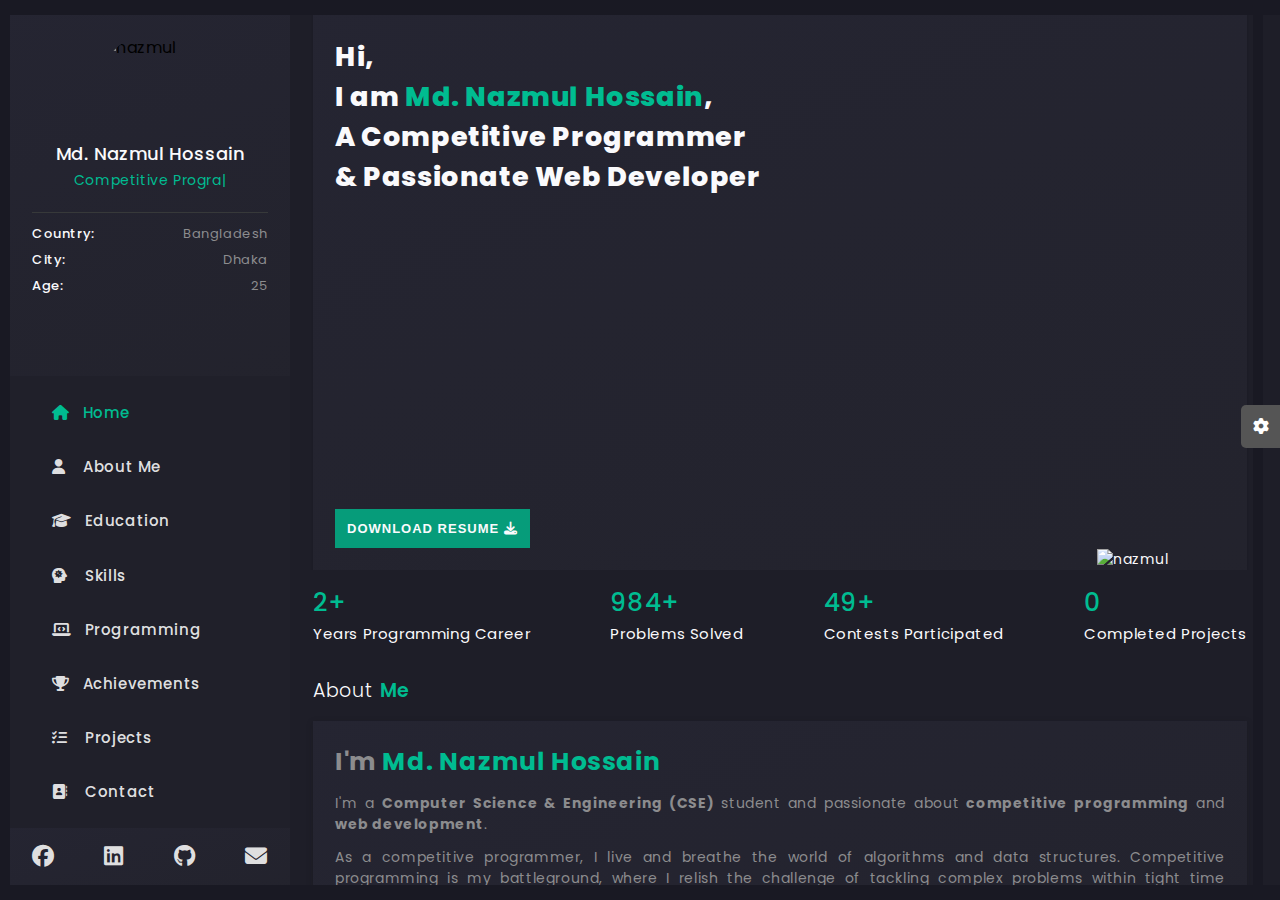
==== index.html @ 31202d1d "loading animation added" ====
<!DOCTYPE html>
<html lang="en">
<head>
    <meta charset="UTF-8">
    <meta name="viewport" content="width=device-width, initial-scale=1.0">
    <title>Md. Nazmul Hossain</title>
    <link rel="stylesheet" href="https://cdnjs.cloudflare.com/ajax/libs/font-awesome/6.5.1/css/all.min.css">
    <link rel="stylesheet" href="css/style.min.css">
    <link rel="stylesheet" href="css/responsive.min.css">
</head>
<body>
    <div id="preloader">
        <span class="l">L</span>
        <span class="o">o</span>
        <span class="a">a</span>
        <span class="d">d</span>
        <span class="i">i</span>
        <span class="n">n</span>
        <span class="g">g</span>
        <span class="d1">.</span>
        <span class="d2">.</span>
    </div>

    <header id="mobile-top-bar">
    </header>

    <div class="main-container">
        <aside class="column col_left" id="sidebar">
            <div id="sidebar-show-hide-button">
                <i class="fa-solid fa-bars-staggered"></i>
                <i class="fa-solid fa-xmark"></i>
            </div>

            <div id="profile">
                <div id="name_img">
                    <img src="img/nazmul.png" alt="nazmul">
                    <span>Md. Nazmul Hossain</span>
                </div>

                <div id="textTyping">
                    <span id="textAnimation"></span>
                </div>

                <div id="user-info">
                    <ul>
                        <li><span class="flex-1">Country:</span> <span>Bangladesh</span></li>
                        <li><span class="flex-1">City:</span> <span>Dhaka</span></li>
                        <li><span class="flex-1">Age:</span> <span>25</span></li>
                    </ul>
                </div>
            </div>

            <nav>
                <ul>
                    <li><a href="#homeLink" data-target="home" class="active"><i class="fa-solid fa-house"></i>Home</a></li>
                    <li><a href="#aboutLink" data-target="about"><i class="fa-solid fa-user"></i> About Me</a></li>
                    <li><a href="#educationLink" data-target="education"><i class="fa-solid fa-graduation-cap"></i>Education</a></li>
                    <li><a href="#skillsLink" data-target="skills"><i class="fa-solid fa-head-side-virus"></i> Skills</a></li>
                    <li><a href="#programmingLink" data-target="programming"><i class="fa-solid fa-laptop-code"></i>Programming</a></li>
                    <li><a href="#achievementsLink" data-target="achievements"><i class="fa-solid fa-trophy"></i>Achievements</a></li>
                    <li><a href="#projectsLink" data-target="projects"><i class="fa-solid fa-list-check"></i> Projects</a></li>
                    <li><a href="#contactLink" data-target="contact"><i class="fa-solid fa-address-book"></i> Contact</a></li>
                </ul>
            </nav>

            <div id="accounts">
                <ul>
                    <li><a href="https://www.facebook.com/mdnazmul.hossain.54540218/" target="_blank"><i class="fa-brands fa-facebook"></i></a></li>
                    <li><a href="https://www.linkedin.com/in/nazmul-hossin/" target="_blank"><i class="fa-brands fa-linkedin"></i></a></li>
                    <li><a href="https://github.com/nazmulhossin" target="_blank"><i class="fa-brands fa-github"></i></a></li>
                    <li><a href="mailto:mdnazmulhossin999@gmail.com"><i class="fa-solid fa-envelope"></i></a>
                    </li>
                </ul>
            </div>
        </aside>
    
        <main class="column" id="scrollable-content">
            <section id="home">
                <div class="big-card-container">
                    <div class="big-card">
                        <h1>Hi,<br> I am <span>Md. Nazmul Hossain</span>,<br> A Competitive Programmer<br> & Passionate Web Developer</h1>
                        <button><a href="img/Resume-Md_Nazmul_Hossain.pdf" download>DOWNLOAD RESUME <i class="fa-solid fa-download"></i></a></button>
                        <img src="img/nazmul1.png" alt="nazmul">
                    </div>
                </div>
                
                <div id="overview">
                    <p><span class="counter"><span data-finalValue="5">0</span>+</span> <span>Years Programming Career</span></p>
                    <p><span class="counter"><span data-finalValue="1300">0</span>+</span> <span>Problems Solved</span></p>
                    <p><span class="counter"><span data-finalValue="116">0</span>+</span> <span>Contests Participated</span></p>
                    <p><span class="counter"><span data-finalValue="2">0</span></span> <span>Completed Projects</span></p>
                </div>
            </section>

            <section id="about">
                <h2>About <span>Me</span></h2>

                <div class="big-card-container">
                    <div class="big-card">
                        <div>
                            <h3>I'm <span>Md. Nazmul Hossain</span></h3>

                            <p>I'm a <b>Computer Science & Engineering (CSE)</b> student and passionate about <b>competitive programming</b> and <b>web development</b>.</p>

                            <p>As a competitive programmer, I live and breathe the world of algorithms and data structures.  Competitive programming is my battleground, where I relish the challenge of tackling complex problems within tight time constraints.  The thrill of crafting efficient and elegant solutions fuels my passion for continuous learning and improvement.</p>

                            <p>Beyond competitive programming, I'm passionate about web development. I enjoy building beautiful, responsive and user-friendly websites. I also enjoy keeping up-to-date with the latest technologies and continuously strive to improve my skills and knowledge.</p>
                        </div>
                        
                        <div>
                            <p><span>Name:</span> Md. Nazmul Hossain</p>
                            <p><span>Email:</span> <a href="mailto:mdnazmulhossin999@gmail.com">mdnazmulhossin999@gmail.com</a></p>
                            <p><span>Age:</span> 25</p>
                            <p><span>From:</span> Saver, Dhaka, Bangladesh</p>
                            <button><a href="img/Resume-Md_Nazmul_Hossain.pdf" download>DOWNLOAD RESUME <i class="fa-solid fa-download"></i></a></button>
                        </div>
                    </div>
                </div>
            </section>

            <section id="education">
                <h2>My <span>Education</span></h2>

                <div class="timeline-container">
                    <div class="timeline">
                        <div class="timeline-item">
                            <div class="timeline-mark"><span></span></div>
                            <div class="timeline-content">
                                <div class="timeline-content-header">
                                    <div>
                                        <h4>B.Sc. in Computer Science & Engineering (CSE)</h4>
                                        <p>Islamic University, Bangladesh</p>
                                    </div>
                                    
                                    <div class="duration"><div class="date">Jan, 2019 - Present</div></div>
                                </div>

                                <p class="institution-summary">
                                    <a href="https://www.iu.ac.bd/" target="_blank"><img src="img/islamic-university-bangladesh.jpg" alt="islamic university bangladesh"></a>
                                    Islamic University is ranked as one of the top public universities in Bangladesh as well as the largest seat of higher education in the south-western part of the country. The passing of the Islamic University Act in 1980 conferred this institution the permanent prestige of being the first university established after the independence of Bangladesh.
                                </p>
                            </div>
                        </div>
    
                        <div class="timeline-item">
                            <div class="timeline-mark"><span></span></div>
                            <div class="timeline-content">
                                <div class="timeline-content-header">
                                    <div>
                                        <h4>Higher Secondary Certificate (HSC)</h4>
                                        <p>Savar Cantonment Public School & College</p>
                                    </div>
                                    
                                    <div class="duration"><div class="date">July, 2015 - July, 2017</div></div>
                                </div>

                                <p class="institution-summary">
                                    <a href="https://www.scpsc.edu.bd/" target="_blank"><img src="img/scpsc.jpg" alt="scpsc" class="round-image"></a>
                                    Savar Cantonment Public School & College (SCPSC), located in the Savar Cantonment area near Dhaka, Bangladesh, has a rich history and a commitment to providing quality education. SCPSC commenced its journey on February 2, 1977. It is renowned for its discipline, coordinated educational system, and timely planned activities. 
                                </p>
                            </div>
                        </div>

                        <div class="timeline-item">
                            <div class="timeline-mark"><span></span></div>
                            <div class="timeline-content ssc">
                                <div class="timeline-content-header">
                                    <div>
                                        <h4>Secondary School Certificate (SSC)</h4>
                                        <p>Cantonment Board High School Jahangirabad</p>
                                    </div>
                                    
                                    <div class="duration"><div class="date"> Jan, 2010 - Feb, 2015</div></div>
                                </div>

                                <p class="institution-summary">
                                    <a href="http://www.cbhsj.edu.bd/" target="_blank"><img src="img/cbhsj.jpg" alt="cbhsj" class="round-image"></a>
                                    Cantonment Board High School Jahangirabad (CBHSJ), located in the Jahangirabad Cantonment area, Bogra, Bangladesh, has a rich history and a commitment to providing quality education. CBHSJ was established in 1984. It is renowned for its discipline, coordinated educational system, and timely planned activities. 
                                </p>
                            </div>
                        </div>
                    </div>
                </div>
            </section>

            <section id="skills">
                <h2>My <span>Skills</span></h2>

                <div class="skill-category">
                    <h3>Languages</h3>

                    <div class="card-container">
                        <div class="card">
                            <div class="card-wrapper">
                                <div class="logo c">
                                    <svg xmlns="http://www.w3.org/2000/svg" viewBox="0 0 128 128" id="c"><path fill="#659AD3" d="M115.4 30.7l-48.3-27.8c-.8-.5-1.9-.7-3.1-.7-1.2 0-2.3.3-3.1.7l-48 27.9c-1.7 1-2.9 3.5-2.9 5.4v55.7c0 1.1.2 2.4 1 3.5l106.8-62c-.6-1.2-1.5-2.1-2.4-2.7z"></path><path fill="#03599C" d="M10.7 95.3c.5.8 1.2 1.5 1.9 1.9l48.2 27.9c.8.5 1.9.7 3.1.7 1.2 0 2.3-.3 3.1-.7l48-27.9c1.7-1 2.9-3.5 2.9-5.4v-55.7c0-.9-.1-1.9-.6-2.8l-106.6 62z"></path><path fill="#fff" d="M85.3 76.1c-4.2 7.4-12.2 12.4-21.3 12.4-13.5 0-24.5-11-24.5-24.5s11-24.5 24.5-24.5c9.1 0 17.1 5 21.3 12.5l13-7.5c-6.8-11.9-19.6-20-34.3-20-21.8 0-39.5 17.7-39.5 39.5s17.7 39.5 39.5 39.5c14.6 0 27.4-8 34.2-19.8l-12.9-7.6z"></path></svg>
                                </div>
    
                                <h4>C</h4>
                            </div>
                        </div>

                        <div class="card">
                            <div class="card-wrapper">
                                <div class="logo cpp">
                                    <svg xmlns="http://www.w3.org/2000/svg" preserveAspectRatio="xMinYMin meet" viewBox="0 0 256 288" id="c"><path fill="#5C8DBC" d="M255.569 84.72c-.002-4.83-1.035-9.098-3.124-12.761-2.052-3.602-5.125-6.621-9.247-9.008-34.025-19.619-68.083-39.178-102.097-58.817-9.17-5.294-18.061-5.101-27.163.269C100.395 12.39 32.59 51.237 12.385 62.94 4.064 67.757.015 75.129.013 84.711 0 124.166.013 163.62 0 203.076c.002 4.724.991 8.909 2.988 12.517 2.053 3.711 5.169 6.813 9.386 9.254 20.206 11.703 88.02 50.547 101.56 58.536 9.106 5.373 17.997 5.565 27.17.269 34.015-19.64 68.075-39.198 102.105-58.817 4.217-2.44 7.333-5.544 9.386-9.252 1.994-3.608 2.985-7.793 2.987-12.518 0 0 0-78.889-.013-118.345"></path><path fill="#1A4674" d="M128.182 143.509L2.988 215.593c2.053 3.711 5.169 6.813 9.386 9.254 20.206 11.703 88.02 50.547 101.56 58.536 9.106 5.373 17.997 5.565 27.17.269 34.015-19.64 68.075-39.198 102.105-58.817 4.217-2.44 7.333-5.544 9.386-9.252l-124.413-72.074"></path><path fill="#1A4674" d="M91.101 164.861c7.285 12.718 20.98 21.296 36.69 21.296 15.807 0 29.58-8.687 36.828-21.541l-36.437-21.107-37.081 21.352"></path><path fill="#1B598E" d="M255.569 84.72c-.002-4.83-1.035-9.098-3.124-12.761l-124.263 71.55 124.413 72.074c1.994-3.608 2.985-7.793 2.987-12.518 0 0 0-78.889-.013-118.345"></path><path fill="#FFF" d="M248.728 148.661h-9.722v9.724h-9.724v-9.724h-9.721v-9.721h9.721v-9.722h9.724v9.722h9.722v9.721M213.253 148.661h-9.721v9.724h-9.722v-9.724h-9.722v-9.721h9.722v-9.722h9.722v9.722h9.721v9.721"></path><path fill="#FFF" d="M164.619 164.616c-7.248 12.854-21.021 21.541-36.828 21.541-15.71 0-29.405-8.578-36.69-21.296a42.062 42.062 0 0 1-5.574-20.968c0-23.341 18.923-42.263 42.264-42.263 15.609 0 29.232 8.471 36.553 21.059l36.941-21.272c-14.683-25.346-42.096-42.398-73.494-42.398-46.876 0-84.875 38-84.875 84.874 0 15.378 4.091 29.799 11.241 42.238 14.646 25.48 42.137 42.637 73.634 42.637 31.555 0 59.089-17.226 73.714-42.781l-36.886-21.371"></path></svg>
                                </div>
    
                                <h4>C++</h4>
                            </div>
                        </div>

                        <div class="card">
                            <div class="card-wrapper">
                                <div class="logo php">
                                    <?xml version="1.0" encoding="UTF-8" standalone="no"?>
                                    <svg id="svg3430" version="1.1" viewBox="0 0 711.20123 383.5975" xml:space="preserve" xmlns="http://www.w3.org/2000/svg" xmlns:cc="http://creativecommons.org/ns#" xmlns:dc="http://purl.org/dc/elements/1.1/" xmlns:rdf="http://www.w3.org/1999/02/22-rdf-syntax-ns#" xmlns:svg="http://www.w3.org/2000/svg">
                                        <title id="title3510">Official PHP Logo</title>
                                        <metadata id="metadata3436">
                                          <rdf:RDF>
                                            <cc:Work rdf:about="">
                                              <dc:format>image/svg+xml</dc:format>
                                              <dc:type rdf:resource="http://purl.org/dc/dcmitype/StillImage"/>
                                              <dc:title>Official PHP Logo</dc:title>
                                              <dc:creator>
                                                <cc:Agent>
                                                  <dc:title>Colin Viebrock</dc:title>
                                                </cc:Agent>
                                              </dc:creator>
                                              <dc:description/>
                                              <dc:contributor>
                                                <cc:Agent>
                                                  <dc:title/>
                                                </cc:Agent>
                                              </dc:contributor>
                                              <cc:license rdf:resource="http://creativecommons.org/licenses/by-sa/4.0/"/>
                                              <dc:rights>
                                                <cc:Agent>
                                                  <dc:title>Copyright Colin Viebrock 1997 - All rights reserved.</dc:title>
                                                </cc:Agent>
                                              </dc:rights>
                                              <dc:date>1997</dc:date>
                                            </cc:Work>
                                            <cc:License rdf:about="http://creativecommons.org/licenses/by-sa/4.0/">
                                              <cc:permits rdf:resource="http://creativecommons.org/ns#Reproduction"/>
                                              <cc:permits rdf:resource="http://creativecommons.org/ns#Distribution"/>
                                              <cc:requires rdf:resource="http://creativecommons.org/ns#Notice"/>
                                              <cc:requires rdf:resource="http://creativecommons.org/ns#Attribution"/>
                                              <cc:permits rdf:resource="http://creativecommons.org/ns#DerivativeWorks"/>
                                              <cc:requires rdf:resource="http://creativecommons.org/ns#ShareAlike"/>
                                            </cc:License>
                                          </rdf:RDF>
                                        </metadata>
                                        <defs id="defs3434">
                                          <clipPath clipPathUnits="userSpaceOnUse" id="clipPath3444">
                                            <path d="M 11.52,162 C 11.52,81.677 135.307,16.561 288,16.561 l 0,0 c 152.693,0 276.481,65.116 276.481,145.439 l 0,0 c 0,80.322 -123.788,145.439 -276.481,145.439 l 0,0 C 135.307,307.439 11.52,242.322 11.52,162" id="path3446"/>
                                          </clipPath>
                                          <radialGradient cx="0" cy="0" fx="0" fy="0" gradientTransform="matrix(363.05789,0,0,-363.05789,177.52002,256.30713)" gradientUnits="userSpaceOnUse" id="radialGradient3452" r="1" spreadMethod="pad">
                                            <stop id="stop3454" offset="0" style="stop-opacity:1;stop-color:#aeb2d5"/>
                                            <stop id="stop3456" offset="0.3" style="stop-opacity:1;stop-color:#aeb2d5"/>
                                            <stop id="stop3458" offset="0.75" style="stop-opacity:1;stop-color:#484c89"/>
                                            <stop id="stop3460" offset="1" style="stop-opacity:1;stop-color:#484c89"/>
                                          </radialGradient>
                                          <clipPath clipPathUnits="userSpaceOnUse" id="clipPath3468">
                                            <path d="M 0,324 576,324 576,0 0,0 0,324 Z" id="path3470"/>
                                          </clipPath>
                                          <clipPath clipPathUnits="userSpaceOnUse" id="clipPath3480">
                                            <path d="M 0,324 576,324 576,0 0,0 0,324 Z" id="path3482"/>
                                          </clipPath>
                                        </defs>
                                        <g id="g3438" transform="matrix(1.25,0,0,-1.25,-4.4,394.29875)">
                                          <g id="g3440">
                                            <g clip-path="url(#clipPath3444)" id="g3442">
                                              <g id="g3448">
                                                <g id="g3450">
                                                  <path d="M 11.52,162 C 11.52,81.677 135.307,16.561 288,16.561 l 0,0 c 152.693,0 276.481,65.116 276.481,145.439 l 0,0 c 0,80.322 -123.788,145.439 -276.481,145.439 l 0,0 C 135.307,307.439 11.52,242.322 11.52,162" id="path3462" style="fill:url(#radialGradient3452);stroke:none"/>
                                                </g>
                                              </g>
                                            </g>
                                          </g>
                                          <g id="g3464">
                                            <g clip-path="url(#clipPath3468)" id="g3466">
                                              <g id="g3472" transform="translate(288,27.3594)">
                                                <path d="M 0,0 C 146.729,0 265.68,60.281 265.68,134.641 265.68,209 146.729,269.282 0,269.282 -146.729,269.282 -265.68,209 -265.68,134.641 -265.68,60.281 -146.729,0 0,0" id="path3474" style="fill:#777bb3;fill-opacity:1;fill-rule:nonzero;stroke:none"/>
                                              </g>
                                            </g>
                                          </g>
                                          <g id="g3476">
                                            <g clip-path="url(#clipPath3480)" id="g3478">
                                              <g id="g3484" transform="translate(161.7344,145.3066)">
                                                <path d="m 0,0 c 12.065,0 21.072,2.225 26.771,6.611 5.638,4.341 9.532,11.862 11.573,22.353 1.903,9.806 1.178,16.653 -2.154,20.348 C 32.783,53.086 25.417,55 14.297,55 L -4.984,55 -15.673,0 0,0 Z m -63.063,-67.75 c -0.895,0 -1.745,0.4 -2.314,1.092 -0.57,0.691 -0.801,1.601 -0.63,2.48 L -37.679,81.573 C -37.405,82.982 -36.17,84 -34.734,84 L 26.32,84 C 45.508,84 59.79,78.79 68.767,68.513 77.792,58.182 80.579,43.741 77.05,25.592 75.614,18.198 73.144,11.331 69.709,5.183 66.27,-0.972 61.725,-6.667 56.198,-11.747 49.582,-17.939 42.094,-22.429 33.962,-25.071 25.959,-27.678 15.681,-29 3.414,-29 l -24.722,0 -7.06,-36.322 c -0.274,-1.41 -1.508,-2.428 -2.944,-2.428 l -31.751,0 z" id="path3486" style="fill:#000000;fill-opacity:1;fill-rule:nonzero;stroke:none"/>
                                              </g>
                                              <g id="g3488" transform="translate(159.2236,197.3071)">
                                                <path d="m 0,0 16.808,0 c 13.421,0 18.083,-2.945 19.667,-4.7 2.628,-2.914 3.124,-9.058 1.435,-17.767 C 36.012,-32.217 32.494,-39.13 27.452,-43.012 22.29,-46.986 13.898,-49 2.511,-49 L -9.523,-49 0,0 Z m 28.831,35 -61.055,0 c -2.872,0 -5.341,-2.036 -5.889,-4.855 l -28.328,-145.751 c -0.342,-1.759 0.12,-3.578 1.259,-4.961 1.14,-1.383 2.838,-2.183 4.63,-2.183 l 31.75,0 c 2.873,0 5.342,2.036 5.89,4.855 l 6.588,33.895 22.249,0 c 12.582,0 23.174,1.372 31.479,4.077 8.541,2.775 16.399,7.48 23.354,13.984 5.752,5.292 10.49,11.232 14.08,17.657 3.591,6.427 6.171,13.594 7.668,21.302 3.715,19.104 0.697,34.402 -8.969,45.466 C 63.965,29.444 48.923,35 28.831,35 m -45.633,-90 19.313,0 c 12.801,0 22.336,2.411 28.601,7.234 6.266,4.824 10.492,12.875 12.688,24.157 2.101,10.832 1.144,18.476 -2.871,22.929 C 36.909,3.773 28.87,6 16.808,6 L -4.946,6 -16.802,-55 M 28.831,29 C 47.198,29 60.597,24.18 69.019,14.539 77.44,4.898 79.976,-8.559 76.616,-25.836 75.233,-32.953 72.894,-39.46 69.601,-45.355 66.304,-51.254 61.999,-56.648 56.679,-61.539 50.339,-67.472 43.296,-71.7 35.546,-74.218 27.796,-76.743 17.925,-78 5.925,-78 l -27.196,0 -7.531,-38.75 -31.75,0 28.328,145.75 61.055,0" id="path3490" style="fill:#ffffff;fill-opacity:1;fill-rule:nonzero;stroke:none"/>
                                              </g>
                                              <g id="g3492" transform="translate(311.583,116.3066)">
                                                <path d="m 0,0 c -0.896,0 -1.745,0.4 -2.314,1.092 -0.571,0.691 -0.802,1.6 -0.631,2.48 L 9.586,68.061 C 10.778,74.194 10.484,78.596 8.759,80.456 7.703,81.593 4.531,83.5 -4.848,83.5 L -27.55,83.5 -43.305,2.428 C -43.579,1.018 -44.814,0 -46.25,0 l -31.5,0 c -0.896,0 -1.745,0.4 -2.315,1.092 -0.57,0.691 -0.801,1.601 -0.63,2.48 l 28.328,145.751 c 0.274,1.409 1.509,2.427 2.945,2.427 l 31.5,0 c 0.896,0 1.745,-0.4 2.315,-1.091 0.57,-0.692 0.801,-1.601 0.63,-2.481 L -21.813,113 2.609,113 c 18.605,0 31.221,-3.28 38.569,-10.028 7.49,-6.884 9.827,-17.891 6.947,-32.719 L 34.945,2.428 C 34.671,1.018 33.437,0 32,0 L 0,0 Z" id="path3494" style="fill:#000000;fill-opacity:1;fill-rule:nonzero;stroke:none"/>
                                              </g>
                                              <g id="g3496" transform="translate(293.6611,271.0571)">
                                                <path d="m 0,0 -31.5,0 c -2.873,0 -5.342,-2.036 -5.89,-4.855 l -28.328,-145.751 c -0.342,-1.759 0.12,-3.578 1.26,-4.961 1.14,-1.383 2.838,-2.183 4.63,-2.183 l 31.5,0 c 2.872,0 5.342,2.036 5.89,4.855 l 15.283,78.645 20.229,0 c 9.363,0 11.328,-2 11.407,-2.086 0.568,-0.611 1.315,-3.441 0.082,-9.781 l -12.531,-64.489 c -0.342,-1.759 0.12,-3.578 1.26,-4.961 1.14,-1.383 2.838,-2.183 4.63,-2.183 l 32,0 c 2.872,0 5.342,2.036 5.89,4.855 l 13.179,67.825 c 3.093,15.921 0.447,27.864 -7.861,35.5 -7.928,7.281 -21.208,10.82 -40.599,10.82 l -20.784,0 6.143,31.605 C 6.231,-5.386 5.77,-3.566 4.63,-2.184 3.49,-0.801 1.792,0 0,0 m 0,-6 -7.531,-38.75 28.062,0 c 17.657,0 29.836,-3.082 36.539,-9.238 6.703,-6.16 8.711,-16.141 6.032,-29.938 l -13.18,-67.824 -32,0 12.531,64.488 c 1.426,7.336 0.902,12.34 -1.574,15.008 -2.477,2.668 -7.746,4.004 -15.805,4.004 l -25.176,0 -16.226,-83.5 -31.5,0 L -31.5,-6 0,-6" id="path3498" style="fill:#ffffff;fill-opacity:1;fill-rule:nonzero;stroke:none"/>
                                              </g>
                                              <g id="g3500" transform="translate(409.5498,145.3066)">
                                                <path d="m 0,0 c 12.065,0 21.072,2.225 26.771,6.611 5.638,4.34 9.532,11.861 11.574,22.353 1.903,9.806 1.178,16.653 -2.155,20.348 C 32.783,53.086 25.417,55 14.297,55 L -4.984,55 -15.673,0 0,0 Z m -63.062,-67.75 c -0.895,0 -1.745,0.4 -2.314,1.092 -0.57,0.691 -0.802,1.601 -0.631,2.48 L -37.679,81.573 C -37.404,82.982 -36.17,84 -34.733,84 L 26.32,84 C 45.509,84 59.79,78.79 68.768,68.513 77.793,58.183 80.579,43.742 77.051,25.592 75.613,18.198 73.144,11.331 69.709,5.183 66.27,-0.972 61.725,-6.667 56.198,-11.747 49.582,-17.939 42.094,-22.429 33.962,-25.071 25.959,-27.678 15.681,-29 3.414,-29 l -24.723,0 -7.057,-36.322 c -0.275,-1.41 -1.509,-2.428 -2.946,-2.428 l -31.75,0 z" id="path3502" style="fill:#000000;fill-opacity:1;fill-rule:nonzero;stroke:none"/>
                                              </g>
                                              <g id="g3504" transform="translate(407.0391,197.3071)">
                                                <path d="M 0,0 16.808,0 C 30.229,0 34.891,-2.945 36.475,-4.7 39.104,-7.614 39.6,-13.758 37.91,-22.466 36.012,-32.217 32.493,-39.13 27.452,-43.012 22.29,-46.986 13.898,-49 2.511,-49 L -9.522,-49 0,0 Z m 28.831,35 -61.054,0 c -2.872,0 -5.341,-2.036 -5.889,-4.855 L -66.44,-115.606 c -0.342,-1.759 0.12,-3.578 1.259,-4.961 1.14,-1.383 2.838,-2.183 4.63,-2.183 l 31.75,0 c 2.872,0 5.342,2.036 5.89,4.855 l 6.587,33.895 22.249,0 c 12.582,0 23.174,1.372 31.479,4.077 8.541,2.775 16.401,7.481 23.356,13.986 5.752,5.291 10.488,11.23 14.078,17.655 3.591,6.427 6.171,13.594 7.668,21.302 3.715,19.105 0.697,34.403 -8.969,45.467 C 63.965,29.444 48.924,35 28.831,35 m -45.632,-90 19.312,0 c 12.801,0 22.336,2.411 28.601,7.234 6.267,4.824 10.492,12.875 12.688,24.157 2.102,10.832 1.145,18.476 -2.871,22.929 C 36.909,3.773 28.87,6 16.808,6 L -4.946,6 -16.801,-55 M 28.831,29 C 47.198,29 60.597,24.18 69.019,14.539 77.441,4.898 79.976,-8.559 76.616,-25.836 75.233,-32.953 72.894,-39.46 69.601,-45.355 66.304,-51.254 61.999,-56.648 56.679,-61.539 50.339,-67.472 43.296,-71.7 35.546,-74.218 27.796,-76.743 17.925,-78 5.925,-78 l -27.196,0 -7.53,-38.75 -31.75,0 28.328,145.75 61.054,0" id="path3506" style="fill:#ffffff;fill-opacity:1;fill-rule:nonzero;stroke:none"/>
                                              </g>
                                            </g>
                                          </g>
                                        </g>
                                      </svg>
                                </div>
    
                                <h4>PHP</h4>
                            </div>
                        </div>

                        <div class="card">
                            <div class="card-wrapper">
                                <div class="logo javascript">
                                    <?xml version="1.0" encoding="utf-8"?><!-- Uploaded to: SVG Repo, www.svgrepo.com, Generator: SVG Repo Mixer Tools -->
                                    <svg viewBox="0 0 32 32" fill="none" xmlns="http://www.w3.org/2000/svg">
                                    <rect x="2" y="2" width="28" height="28" fill="#FFCA28"/>
                                    <path d="M19 25.2879L21.0615 23.9237C21.2231 24.4313 22.2462 25.6368 23.5385 25.6368C24.8308 25.6368 25.4308 24.931 25.4308 24.463C25.4308 23.1878 24.1112 22.7382 23.4774 22.5223C23.374 22.4871 23.289 22.4581 23.2308 22.4328C23.2009 22.4198 23.1558 22.4025 23.0979 22.3804C22.393 22.1111 19.7923 21.1175 19.7923 18.2373C19.7923 15.065 22.8538 14.7002 23.5462 14.7002C23.9991 14.7002 26.1769 14.7557 27.2615 16.7939L25.2615 18.1898C24.8231 17.3015 24.0946 17.0081 23.6462 17.0081C22.5385 17.0081 22.3077 17.8201 22.3077 18.1898C22.3077 19.227 23.5112 19.6919 24.5273 20.0844C24.7932 20.1871 25.0462 20.2848 25.2615 20.3866C26.3692 20.91 28 21.7666 28 24.463C28 25.8136 26.8672 28.0002 24.0154 28.0002C20.1846 28.0002 19.1692 25.7003 19 25.2879Z" fill="#3E3E3E"/>
                                    <path d="M9 25.5587L11.1487 24.1953C11.317 24.7026 11.9713 25.638 12.9205 25.638C13.8698 25.638 14.3557 24.663 14.3557 24.1953V15.0002H16.9982V24.1953C17.041 25.4636 16.3376 28.0002 13.2332 28.0002C10.379 28.0002 9.19242 26.3039 9 25.5587Z" fill="#3E3E3E"/>
                                    </svg>
                                </div>
    
                                <h4>JavaScript</h4>
                            </div>
                        </div>
                    </div>
                </div>

                <div class="skill-category">
                    <h3>Web Technologies and Frameworks</h3>

                    <div class="card-container">
                        <div class="card">
                            <div class="card-wrapper">
                                <div class="logo html5">
                                    <svg xmlns="http://www.w3.org/2000/svg" viewBox="0 0 24 24" id="html"><path fill="#E44D26" d="M3.345 21.601 1.419 0h21.162l-1.928 21.597L11.987 24l-8.642-2.399z"></path><path fill="#F16529" d="m12 22.164 7.003-1.941L20.65 1.766H12v20.398z"></path><path fill="#EBEBEB" d="M12 9.778H8.494l-.242-2.713H12V4.416H5.357l.063.71.651 7.301H12V9.778zm0 6.88-.012.003-2.95-.797-.189-2.113H6.19l.371 4.16 5.427 1.506.012-.003v-2.756z"></path><path fill="#FFF" d="M11.991 9.778v2.649h3.262l-.308 3.436-2.955.797v2.756l5.431-1.505.04-.448.623-6.975.065-.711h-.714l-5.444.001zm0-5.362v2.649h6.399l.053-.596.121-1.343.063-.711-6.636.001z"></path></svg>
                                </div>
    
                                <h4>HTML</h4>
                            </div>
                        </div>

                        <div class="card">
                            <div class="card-wrapper">
                                <div class="logo css">
                                    <svg xmlns="http://www.w3.org/2000/svg" viewBox="0 0 128 128" id="css3"><path fill="#1572B6" d="M18.814 114.123l-10.054-112.771h110.48l-10.064 112.754-45.243 12.543-45.119-12.526z"></path><path fill="#33A9DC" d="M64.001 117.062l36.559-10.136 8.601-96.354h-45.16v106.49z"></path><path fill="#fff" d="M64.001 51.429h18.302l1.264-14.163h-19.566v-13.831h34.681999999999995l-.332 3.711-3.4 38.114h-30.95v-13.831z"></path><path fill="#EBEBEB" d="M64.083 87.349l-.061.018-15.403-4.159-.985-11.031h-13.882l1.937 21.717 28.331 7.863.063-.018v-14.39z"></path><path fill="#fff" d="M81.127 64.675l-1.666 18.522-15.426 4.164v14.39l28.354-7.858.208-2.337 2.406-26.881h-13.876z"></path><path fill="#EBEBEB" d="M64.048 23.435v13.831000000000001h-33.407999999999994l-.277-3.108-.63-7.012-.331-3.711h34.646zM64.001 51.431v13.831000000000001h-15.209l-.277-3.108-.631-7.012-.33-3.711h16.447z"></path></svg>
                                </div>
    
                                <h4>CSS</h4>
                            </div>
                        </div>

                        <div class="card">
                            <div class="card-wrapper">
                                <div class="logo scss">
                                    <?xml version="1.0" encoding="utf-8"?>
                                    <!-- Generator: Adobe Illustrator 17.1.0, SVG Export Plug-In . SVG Version: 6.00 Build 0)  -->
                                    <!DOCTYPE svg PUBLIC "-//W3C//DTD SVG 1.1//EN" "http://www.w3.org/Graphics/SVG/1.1/DTD/svg11.dtd">
                                    <svg version="1.1" id="Layer_1" xmlns="http://www.w3.org/2000/svg" xmlns:xlink="http://www.w3.org/1999/xlink" x="0px" y="0px"
                                        viewBox="0 0 547.8 410.6" enable-background="new 0 0 547.8 410.6" xml:space="preserve">
                                    <path fill="#CD6799" d="M471.4,236c-19.1,0.1-35.7,4.7-49.6,11.5c-5.1-10.1-10.2-19.1-11.1-25.7c-1-7.7-2.2-12.4-1-21.6
                                        c1.2-9.2,6.6-22.3,6.5-23.3s-1.2-5.7-12.2-5.8c-11-0.1-20.5,2.1-21.6,5c-1.1,2.9-3.2,9.5-4.6,16.3c-1.9,10-22,45.7-33.5,64.4
                                        c-3.7-7.3-6.9-13.7-7.6-18.8c-1-7.7-2.2-12.4-1-21.6c1.2-9.2,6.6-22.3,6.5-23.3c-0.1-1-1.2-5.7-12.2-5.8c-11-0.1-20.5,2.1-21.6,5
                                        c-1.1,2.9-2.3,9.7-4.6,16.3c-2.3,6.6-29,66.2-36,81.6c-3.6,7.9-6.7,14.2-8.9,18.5c0,0,0,0,0,0s-0.1,0.3-0.4,0.8
                                        c-1.9,3.7-3,5.7-3,5.7s0,0,0,0.1c-1.5,2.7-3.1,5.2-3.9,5.2c-0.6,0-1.7-7.2,0.2-17c4-20.7,13.5-52.9,13.4-54c0-0.6,1.8-6.2-6.2-9.1
                                        c-7.8-2.9-10.6,1.9-11.3,1.9c-0.7,0-1.2,1.7-1.2,1.7s8.7-36.2-16.6-36.2c-15.8,0-37.6,17.3-48.4,32.9c-6.8,3.7-21.3,11.6-36.8,20.1
                                        c-5.9,3.3-12,6.6-17.7,9.7c-0.4-0.4-0.8-0.9-1.2-1.3c-30.6-32.7-87.2-55.8-84.8-99.7c0.9-16,6.4-58,108.7-109
                                        C233.9,19,300.9,30.5,312.5,56c16.6,36.4-35.9,104-122.9,113.8c-33.2,3.7-50.6-9.1-55-13.9c-4.6-5-5.3-5.3-7-4.3c-2.8,1.5-1,6,0,8.6
                                        c2.6,6.8,13.3,18.8,31.4,24.7c16,5.2,54.9,8.1,102-10.1c52.7-20.4,93.9-77.1,81.8-124.6C330.7,2,250.7-13.9,175,13
                                        C130,29,81.2,54.2,46.1,87c-41.7,39-48.3,72.9-45.6,87.1c9.7,50.4,79.2,83.2,107,107.5c-1.4,0.8-2.7,1.5-3.8,2.1
                                        c-13.9,6.9-66.9,34.6-80.1,63.9c-15,33.2,2.4,57,13.9,60.2c35.7,9.9,72.4-7.9,92.1-37.3c19.7-29.4,17.3-67.6,8.2-85.1
                                        c-0.1-0.2-0.2-0.4-0.4-0.6c3.6-2.1,7.3-4.3,10.9-6.4c7.1-4.2,14.1-8.1,20.1-11.3c-3.4,9.3-5.9,20.4-7.1,36.4
                                        c-1.5,18.8,6.2,43.2,16.3,52.8c4.5,4.2,9.8,4.3,13.2,4.3c11.8,0,17.1-9.8,23-21.4c7.2-14.2,13.7-30.7,13.7-30.7s-8.1,44.6,13.9,44.6
                                        c8,0,16.1-10.4,19.7-15.7c0,0.1,0,0.1,0,0.1s0.2-0.3,0.6-1c0.8-1.3,1.3-2.1,1.3-2.1s0-0.1,0-0.2c3.2-5.6,10.4-18.3,21.1-39.4
                                        c13.8-27.2,27.1-61.2,27.1-61.2s1.2,8.3,5.3,22.1c2.4,8.1,7.4,17,11.4,25.6c-3.2,4.5-5.2,7-5.2,7s0,0,0.1,0.1
                                        c-2.6,3.4-5.4,7.1-8.5,10.7c-10.9,13-23.9,27.9-25.7,32.2c-2.1,5.1-1.6,8.8,2.4,11.8c2.9,2.2,8.1,2.5,13.4,2.2
                                        c9.8-0.7,16.7-3.1,20.1-4.6c5.3-1.9,11.5-4.8,17.3-9.1c10.7-7.9,17.2-19.2,16.6-34.1c-0.3-8.2-3-16.4-6.3-24.1
                                        c1-1.4,1.9-2.8,2.9-4.2c16.9-24.7,30-51.8,30-51.8s1.2,8.3,5.3,22.1c2,7,6.1,14.6,9.7,22c-15.9,12.9-25.7,27.9-29.2,37.7
                                        c-6.3,18.2-1.4,26.4,7.9,28.3c4.2,0.9,10.2-1.1,14.6-3c5.6-1.8,12.2-4.9,18.5-9.5c10.7-7.9,21-18.9,20.4-33.8
                                        c-0.3-6.8-2.1-13.5-4.6-20c13.5-5.6,30.9-8.7,53.1-6.1c47.6,5.6,57,35.3,55.2,47.8c-1.8,12.5-11.8,19.3-15.1,21.4
                                        c-3.3,2.1-4.4,2.8-4.1,4.3c0.4,2.2,2,2.1,4.8,1.7c3.9-0.7,25-10.1,25.9-33.1C548.9,267.8,520.9,235.7,471.4,236z M104.2,359.8
                                        C88.4,377,66.4,383.5,56.9,378c-10.2-5.9-6.2-31.3,13.2-49.5c11.8-11.1,27-21.4,37.1-27.7c2.3-1.4,5.7-3.4,9.8-5.9
                                        c0.7-0.4,1.1-0.6,1.1-0.6l0,0c0.8-0.5,1.6-1,2.4-1.5C127.6,318.8,120.8,341.7,104.2,359.8z M219.2,281.6c-5.5,13.4-17,47.7-24,45.8
                                        c-6-1.6-9.7-27.6-1.2-53.3c4.3-12.9,13.4-28.3,18.7-34.3c8.6-9.6,18.1-12.8,20.4-8.9C236,236,222.6,273.2,219.2,281.6z M314.1,327
                                        c-2.3,1.2-4.5,2-5.5,1.4c-0.7-0.4,1-2,1-2s11.9-12.8,16.6-18.6c2.7-3.4,5.9-7.4,9.3-11.9c0,0.4,0,0.9,0,1.3
                                        C335.5,312.5,320.7,322.8,314.1,327z M387.3,310.3c-1.7-1.2-1.4-5.2,4.3-17.7c2.2-4.9,7.4-13.1,16.3-21c1,3.2,1.7,6.3,1.6,9.2
                                        C409.4,300.1,395.6,307.3,387.3,310.3z"/><g></g><g></g><g></g><g></g><g></g><g></g></svg>
                                </div>
    
                                <h4>SCSS</h4>
                            </div>
                        </div>

                        <div class="card">
                            <div class="card-wrapper">
                                <div class="logo react">
                                    <?xml version="1.0" encoding="utf-8"?><!-- Uploaded to: SVG Repo, www.svgrepo.com, Generator: SVG Repo Mixer Tools -->
                                    <svg viewBox="0 0 32 32" fill="none" xmlns="http://www.w3.org/2000/svg">
                                    <path d="M18.6789 15.9759C18.6789 14.5415 17.4796 13.3785 16 13.3785C14.5206 13.3785 13.3211 14.5415 13.3211 15.9759C13.3211 17.4105 14.5206 18.5734 16 18.5734C17.4796 18.5734 18.6789 17.4105 18.6789 15.9759Z" fill="#53C1DE"/>
                                    <path fill-rule="evenodd" clip-rule="evenodd" d="M24.7004 11.1537C25.2661 8.92478 25.9772 4.79148 23.4704 3.39016C20.9753 1.99495 17.7284 4.66843 16.0139 6.27318C14.3044 4.68442 10.9663 2.02237 8.46163 3.42814C5.96751 4.82803 6.73664 8.8928 7.3149 11.1357C4.98831 11.7764 1 13.1564 1 15.9759C1 18.7874 4.98416 20.2888 7.29698 20.9289C6.71658 23.1842 5.98596 27.1909 8.48327 28.5877C10.9973 29.9932 14.325 27.3945 16.0554 25.7722C17.7809 27.3864 20.9966 30.0021 23.4922 28.6014C25.9956 27.1963 25.3436 23.1184 24.7653 20.8625C27.0073 20.221 31 18.7523 31 15.9759C31 13.1835 26.9903 11.7923 24.7004 11.1537ZM24.4162 19.667C24.0365 18.5016 23.524 17.2623 22.8971 15.9821C23.4955 14.7321 23.9881 13.5088 24.3572 12.3509C26.0359 12.8228 29.7185 13.9013 29.7185 15.9759C29.7185 18.07 26.1846 19.1587 24.4162 19.667ZM22.85 27.526C20.988 28.571 18.2221 26.0696 16.9478 24.8809C17.7932 23.9844 18.638 22.9422 19.4625 21.7849C20.9129 21.6602 22.283 21.4562 23.5256 21.1777C23.9326 22.7734 24.7202 26.4763 22.85 27.526ZM9.12362 27.5111C7.26143 26.47 8.11258 22.8946 8.53957 21.2333C9.76834 21.4969 11.1286 21.6865 12.5824 21.8008C13.4123 22.9332 14.2816 23.9741 15.1576 24.8857C14.0753 25.9008 10.9945 28.557 9.12362 27.5111ZM2.28149 15.9759C2.28149 13.874 5.94207 12.8033 7.65904 12.3326C8.03451 13.5165 8.52695 14.7544 9.12123 16.0062C8.51925 17.2766 8.01977 18.5341 7.64085 19.732C6.00369 19.2776 2.28149 18.0791 2.28149 15.9759ZM9.1037 4.50354C10.9735 3.45416 13.8747 6.00983 15.1159 7.16013C14.2444 8.06754 13.3831 9.1006 12.5603 10.2265C11.1494 10.3533 9.79875 10.5569 8.55709 10.8297C8.09125 9.02071 7.23592 5.55179 9.1037 4.50354ZM20.3793 11.5771C21.3365 11.6942 22.2536 11.85 23.1147 12.0406C22.8562 12.844 22.534 13.6841 22.1545 14.5453C21.6044 13.5333 21.0139 12.5416 20.3793 11.5771ZM16.0143 8.0481C16.6054 8.66897 17.1974 9.3623 17.7798 10.1145C16.5985 10.0603 15.4153 10.0601 14.234 10.1137C14.8169 9.36848 15.414 8.67618 16.0143 8.0481ZM9.8565 14.5444C9.48329 13.6862 9.16398 12.8424 8.90322 12.0275C9.75918 11.8418 10.672 11.69 11.623 11.5748C10.9866 12.5372 10.3971 13.5285 9.8565 14.5444ZM11.6503 20.4657C10.6679 20.3594 9.74126 20.2153 8.88556 20.0347C9.15044 19.2055 9.47678 18.3435 9.85796 17.4668C10.406 18.4933 11.0045 19.4942 11.6503 20.4657ZM16.0498 23.9915C15.4424 23.356 14.8365 22.6531 14.2448 21.8971C15.4328 21.9423 16.6231 21.9424 17.811 21.891C17.2268 22.6608 16.6369 23.3647 16.0498 23.9915ZM22.1667 17.4222C22.5677 18.3084 22.9057 19.1657 23.1742 19.9809C22.3043 20.1734 21.3652 20.3284 20.3757 20.4435C21.015 19.4607 21.6149 18.4536 22.1667 17.4222ZM18.7473 20.5941C16.9301 20.72 15.1016 20.7186 13.2838 20.6044C12.2509 19.1415 11.3314 17.603 10.5377 16.0058C11.3276 14.4119 12.2404 12.8764 13.2684 11.4158C15.0875 11.2825 16.9178 11.2821 18.7369 11.4166C19.7561 12.8771 20.6675 14.4086 21.4757 15.9881C20.6771 17.5812 19.7595 19.1198 18.7473 20.5941ZM22.8303 4.4666C24.7006 5.51254 23.8681 9.22726 23.4595 10.8426C22.2149 10.5641 20.8633 10.3569 19.4483 10.2281C18.6239 9.09004 17.7698 8.05518 16.9124 7.15949C18.1695 5.98441 20.9781 3.43089 22.8303 4.4666Z" fill="#53C1DE"/>
                                    </svg>
                                </div>
    
                                <h4>React</h4>
                            </div>
                        </div>

                        <div class="card">
                            <div class="card-wrapper">
                                <div class="logo redux">
                                    <?xml version="1.0" encoding="utf-8"?><!-- Uploaded to: SVG Repo, www.svgrepo.com, Generator: SVG Repo Mixer Tools -->
                                    <svg viewBox="0 0 32 32" fill="none" xmlns="http://www.w3.org/2000/svg">
                                    <path d="M21.7868 21.556C22.8939 21.4433 23.7338 20.505 23.6956 19.3789C23.6575 18.253 22.703 17.3522 21.5577 17.3522H21.4814C20.2978 17.3897 19.3817 18.3656 19.4199 19.5291C19.4581 20.0921 19.6871 20.58 20.0307 20.9178C18.7327 23.4326 16.7475 25.2717 13.7698 26.8106C11.7464 27.8615 9.6468 28.2369 7.54715 27.9742C5.82918 27.749 4.49301 26.9984 3.65301 25.7596C2.43144 23.9205 2.31695 21.9312 3.34773 19.942C4.07312 18.5157 5.21828 17.4647 5.94367 16.9392C5.79098 16.4513 5.56187 15.6256 5.44738 15.0251C-0.0882044 18.9661 0.484491 24.2959 2.16426 26.8106C3.42402 28.6873 5.98187 29.8509 8.80691 29.8509C9.57039 29.8509 10.3339 29.7757 11.0975 29.5882C15.9841 28.6498 19.6872 25.7972 21.7868 21.556ZM28.5059 16.9018C25.6045 13.5613 21.3287 11.7222 16.4421 11.7222H15.8314C15.4878 11.0466 14.7624 10.5961 13.9607 10.5961H13.8843C12.7009 10.6337 11.7848 11.6095 11.8229 12.7731C11.8611 13.8991 12.8154 14.7999 13.9607 14.7999H14.037C14.8769 14.7624 15.6023 14.2369 15.9077 13.5237H16.5948C19.4963 13.5237 22.2449 14.3494 24.7265 15.9634C26.6352 17.202 28.0096 18.816 28.7731 20.7677C29.4221 22.3441 29.3839 23.883 28.6967 25.1967C27.6278 27.1859 25.8336 28.2744 23.4666 28.2744C21.9395 28.2744 20.4889 27.824 19.7253 27.4862C19.3054 27.8615 18.5418 28.462 18.0073 28.8375C19.649 29.5881 21.3287 30.001 22.9321 30.001C26.597 30.001 29.3076 28.0116 30.3384 26.0224C31.4454 23.8454 31.369 20.0921 28.5059 16.9018ZM9.1123 22.1939C9.15051 23.3199 10.1049 24.2206 11.2502 24.2206H11.3266C12.51 24.1832 13.4262 23.2073 13.388 22.0438C13.3499 20.9177 12.3954 20.017 11.2502 20.017H11.1739C11.0975 20.017 10.9829 20.017 10.9067 20.0544C9.3414 17.5022 8.69242 14.7248 8.92152 11.7221C9.0741 9.47006 9.83769 7.51828 11.1739 5.9043C12.2809 4.51555 14.4188 3.83996 15.8696 3.80252C19.9162 3.7274 21.634 8.68179 21.7486 10.6711C22.2449 10.7837 23.0848 11.0465 23.6575 11.2342C23.1993 5.15382 19.3817 2.00098 15.7169 2.00098C12.2809 2.00098 9.1123 4.44067 7.85242 8.04387C6.09637 12.8481 7.24164 17.4647 9.37949 21.1055C9.18871 21.3682 9.0741 21.7811 9.1123 22.194V22.1939Z" fill="#764ABC"/>
                                    </svg>
                                </div>
    
                                <h4>Redux</h4>
                            </div>
                        </div>

                        <div class="card">
                            <div class="card-wrapper">
                                <div class="logo Node-js">
                                    <svg xmlns="http://www.w3.org/2000/svg" viewBox="0 0 128 128" id="node-js"><path fill="#83CD29" d="M112.771 30.334l-44.097-25.605c-2.781-1.584-6.402-1.584-9.205 0l-44.568 25.605c-2.87 1.651-4.901 4.754-4.901 8.073v51.142c0 3.319 2.084 6.423 4.954 8.083l11.775 6.688c5.628 2.772 7.617 2.772 10.178 2.772 8.333 0 13.093-5.039 13.093-13.828v-50.49c0-.713-.371-1.774-1.071-1.774h-5.623c-.712 0-2.306 1.061-2.306 1.773v50.49c0 3.896-3.524 7.773-10.11 4.48l-12.167-7.013c-.424-.23-.723-.693-.723-1.181v-51.142c0-.482.555-.966.982-1.213l44.424-25.561c.415-.235 1.025-.235 1.439 0l43.882 25.555c.42.253.272.722.272 1.219v51.142c0 .488.183.963-.232 1.198l-44.086 25.576c-.378.227-.847.227-1.261 0l-11.307-6.749c-.341-.198-.746-.269-1.073-.086-3.146 1.783-3.726 2.02-6.677 3.043-.726.253-1.797.692.41 1.929l14.798 8.754c1.417.82 3.027 1.246 4.647 1.246 1.642 0 3.25-.426 4.667-1.246l43.885-25.582c2.87-1.672 4.23-4.764 4.23-8.083v-51.142c0-3.319-1.36-6.414-4.229-8.073zM77.91 81.445c-11.726 0-14.309-3.235-15.17-9.066-.1-.628-.633-1.379-1.272-1.379h-5.731c-.709 0-1.279.86-1.279 1.566 0 7.466 4.059 16.512 23.453 16.512 14.039 0 22.088-5.455 22.088-15.109 0-9.572-6.467-12.084-20.082-13.886-13.762-1.819-15.16-2.738-15.16-5.962 0-2.658 1.184-6.203 11.374-6.203 9.105 0 12.461 1.954 13.842 8.091.118.577.645.991 1.24.991h5.754c.354 0 .692-.143.94-.396.24-.272.367-.613.335-.979-.891-10.568-7.912-15.493-22.112-15.493-12.631 0-20.166 5.334-20.166 14.275 0 9.698 7.497 12.378 19.622 13.577 14.505 1.422 15.633 3.542 15.633 6.395 0 4.955-3.978 7.066-13.309 7.066z"></path></svg>
                                </div>
    
                                <h4>Node.js</h4>
                            </div>
                        </div>

                        <div class="card">
                            <div class="card-wrapper">
                                <div class="logo express-js">
                                    <svg xmlns="http://www.w3.org/2000/svg" viewBox="0 0 128 105" id="express"><path d="M126.67 98.44c-4.56 1.16-7.38.05-9.91-3.75-5.68-8.51-11.95-16.63-18-24.9-.78-1.07-1.59-2.12-2.6-3.45C89 76 81.85 85.2 75.14 94.77c-2.4 3.42-4.92 4.91-9.4 3.7L92.66 62.34 67.6 29.71c4.31-.84 7.29-.41 9.93 3.45 5.83 8.52 12.26 16.63 18.67 25.21C102.65 49.82 109 41.7 115 33.26c2.41-3.42 5-4.72 9.33-3.46-3.28 4.35-6.49 8.63-9.72 12.88-4.36 5.73-8.64 11.53-13.16 17.14-1.61 2-1.35 3.3.09 5.19C109.9 76 118.16 87.1 126.67 98.44zM1.33 61.74c.72-3.61 1.2-7.29 2.2-10.83 6-21.43 30.6-30.34 47.5-17.06C60.93 41.64 63.39 52.62 62.9 65H7.1c-.84 22.21 15.15 35.62 35.53 28.78 7.15-2.4 11.36-8 13.47-15 1.07-3.51 2.84-4.06 6.14-3.06-1.69 8.76-5.52 16.08-13.52 20.66-12 6.86-29.13 4.64-38.14-4.89C5.26 85.89 3 78.92 2 71.39c-.15-1.2-.46-2.38-.7-3.57Q1.33 64.78 1.33 61.74zM7.2 60.25H57.63c-.33-16.06-10.33-27.47-24-27.57C18.63 32.56 7.85 43.7 7.2 60.25z"></path></svg>
                                </div>
    
                                <h4>Express.js</h4>
                            </div>
                        </div>
                    </div>
                </div>

                <div class="skill-category">
                    <h3>Databases</h3>

                    <div class="card-container">
                        <div class="card">
                            <div class="card-wrapper">
                                <div class="logo mysql">
                                    <svg xmlns="http://www.w3.org/2000/svg" viewBox="0 0 128 97" id="mysql"><path fill="#00618A" d="M2.001 90.458h4.108v-16.223l6.36 14.143c.75 1.712 1.777 2.317 3.792 2.317s3.003-.605 3.753-2.317l6.36-14.143v16.223h4.108v-16.196c0-1.58-.632-2.345-1.936-2.739-3.121-.974-5.215-.131-6.163 1.976l-6.241 13.958-6.043-13.959c-.909-2.106-3.042-2.949-6.163-1.976-1.304.395-1.936 1.159-1.936 2.739v16.197zM33.899 77.252h4.107v8.938c-.038.485.156 1.625 2.406 1.661 1.148.018 8.862 0 8.934 0v-10.643h4.117c.019 0-.004 14.514-.004 14.574.022 3.58-4.441 4.357-6.499 4.417h-12.972v-2.764c.022 0 12.963.003 12.995-.001 2.645-.279 2.332-1.593 2.331-2.035v-1.078h-8.731c-4.062-.037-6.65-1.81-6.683-3.85-.002-.187.089-9.129-.001-9.219z"></path><path fill="#E48E00" d="M56.63 90.458h11.812c1.383 0 2.727-.289 3.793-.789 1.777-.816 2.646-1.922 2.646-3.372v-3.002c0-1.185-.987-2.292-2.923-3.028-1.027-.396-2.292-.605-3.517-.605h-4.978c-1.659 0-2.449-.5-2.646-1.606-.039-.132-.039-.237-.039-.369v-1.87c0-.105 0-.211.039-.342.197-.843.632-1.08 2.094-1.212l.395-.026h11.733v-2.738h-11.535c-1.659 0-2.528.105-3.318.342-2.449.764-3.517 1.975-3.517 4.082v2.396c0 1.844 2.095 3.424 5.61 3.793.396.025.79.053 1.185.053h4.267c.158 0 .316 0 .435.025 1.304.105 1.856.343 2.252.816.237.237.315.475.315.737v2.397c0 .289-.197.658-.592.974-.355.316-.948.527-1.738.58l-.435.026h-11.338v2.738zM100.511 85.692c0 2.817 2.094 4.397 6.32 4.714.395.026.79.052 1.185.052h10.706v-2.738h-10.784c-2.41 0-3.318-.606-3.318-2.055v-14.168h-4.108v14.195zM77.503 85.834v-9.765c0-2.48 1.742-3.985 5.186-4.46.356-.053.753-.079 1.108-.079h7.799c.396 0 .752.026 1.147.079 3.444.475 5.187 1.979 5.187 4.46v9.765c0 2.014-.74 3.09-2.445 3.792l4.048 3.653h-4.771l-3.274-2.956-3.296.209h-4.395c-.752 0-1.543-.105-2.414-.343-2.613-.712-3.88-2.085-3.88-4.355zm4.434-.237c0 .132.039.265.079.423.237 1.135 1.307 1.768 2.929 1.768h3.732l-3.428-3.095h4.771l2.989 2.7c.552-.295.914-.743 1.041-1.32.039-.132.039-.264.039-.396v-9.368c0-.105 0-.238-.039-.37-.238-1.056-1.307-1.662-2.89-1.662h-6.216c-1.82 0-3.008.792-3.008 2.032v9.288z"></path><path fill="#00618A" d="M122.336 66.952c-2.525-.069-4.454.166-6.104.861-.469.198-1.216.203-1.292.79.257.271.297.674.502 1.006.394.637 1.059 1.491 1.652 1.938.647.489 1.315 1.013 2.011 1.437 1.235.754 2.615 1.184 3.806 1.938.701.446 1.397 1.006 2.082 1.509.339.247.565.634 1.006.789v-.071c-.231-.294-.291-.698-.503-1.006l-.934-.934c-.913-1.212-2.071-2.275-3.304-3.159-.982-.705-3.18-1.658-3.59-2.801l-.072-.071c.696-.079 1.512-.331 2.154-.503 1.08-.29 2.045-.215 3.16-.503l1.508-.432v-.286c-.563-.578-.966-1.344-1.58-1.867-1.607-1.369-3.363-2.737-5.17-3.879-1.002-.632-2.241-1.043-3.304-1.579-.356-.181-.984-.274-1.221-.575-.559-.711-.862-1.612-1.293-2.441-.9-1.735-1.786-3.631-2.585-5.458-.544-1.245-.9-2.473-1.579-3.59-3.261-5.361-6.771-8.597-12.208-11.777-1.157-.677-2.55-.943-4.021-1.292l-2.37-.144c-.481-.201-.983-.791-1.436-1.077-1.802-1.138-6.422-3.613-7.756-.358-.842 2.054 1.26 4.058 2.011 5.099.527.73 1.203 1.548 1.58 2.369.248.54.29 1.081.503 1.652.521 1.406.976 2.937 1.651 4.236.341.658.718 1.351 1.149 1.939.264.36.718.52.789 1.077-.443.62-.469 1.584-.718 2.369-1.122 3.539-.699 7.938.934 10.557.501.805 1.681 2.529 3.303 1.867 1.419-.578 1.103-2.369 1.509-3.95.092-.357.035-.621.215-.861v.072l1.293 2.585c.957 1.541 2.654 3.15 4.093 4.237.746.563 1.334 1.538 2.298 1.867v-.073h-.071c-.188-.291-.479-.411-.719-.646-.562-.551-1.187-1.235-1.651-1.867-1.309-1.776-2.465-3.721-3.519-5.745-.503-.966-.94-2.032-1.364-3.016-.164-.379-.162-.953-.502-1.148-.466.72-1.149 1.303-1.509 2.154-.574 1.36-.648 3.019-.861 4.739l-.144.071c-1.001-.241-1.352-1.271-1.724-2.154-.94-2.233-1.115-5.83-.287-8.401.214-.666 1.181-2.761.789-3.376-.187-.613-.804-.967-1.148-1.437-.427-.579-.854-1.341-1.149-2.011-.77-1.741-1.129-3.696-1.938-5.457-.388-.842-1.042-1.693-1.58-2.441-.595-.83-1.262-1.44-1.724-2.442-.164-.356-.387-.927-.144-1.293.077-.247.188-.35.432-.431.416-.321 1.576.107 2.01.287 1.152.479 2.113.934 3.089 1.58.468.311.941.911 1.508 1.077h.646c1.011.232 2.144.071 3.088.358 1.67.508 3.166 1.297 4.524 2.155 4.139 2.614 7.522 6.334 9.838 10.772.372.715.534 1.396.861 2.154.662 1.528 1.496 3.101 2.154 4.596.657 1.491 1.298 2.996 2.227 4.237.488.652 2.374 1.002 3.231 1.364.601.254 1.585.519 2.154.861 1.087.656 2.141 1.437 3.16 2.155.509.362 2.076 1.149 2.154 1.798zM90.237 39.593c-.526-.01-.899.058-1.293.144v.071h.072c.251.517.694.849 1.005 1.293l.719 1.508.071-.071c.445-.313.648-.814.646-1.58-.179-.188-.205-.423-.359-.646-.204-.3-.602-.468-.861-.719z"></path></svg>
                                </div>
    
                                <h4>MySQL</h4>
                            </div>
                        </div>

                        <div class="card">
                            <div class="card-wrapper">
                                <div class="logo mongodb">
                                    <svg viewBox="0 0 1102 278" fill="none" xmlns="http://www.w3.org/2000/svg">
                                        <path d="M82.3229 28.6444C71.5367 15.8469 62.2485 2.84945 60.351 0.149971C60.1512 -0.0499903 59.8515 -0.0499903 59.6518 0.149971C57.7542 2.84945 48.4661 15.8469 37.6798 28.6444C-54.9019 146.721 52.2613 226.406 52.2613 226.406L53.1601 227.006C53.959 239.303 55.9565 257 55.9565 257H59.9514H63.9463C63.9463 257 65.9438 239.403 66.7428 227.006L67.6416 226.306C67.7414 226.406 174.905 146.721 82.3229 28.6444ZM59.9514 224.706C59.9514 224.706 55.1576 220.607 53.8592 218.507V218.308L59.6518 89.7325C59.6518 89.3326 60.2511 89.3326 60.2511 89.7325L66.0436 218.308V218.507C64.7453 220.607 59.9514 224.706 59.9514 224.706Z" fill="#00684A"/>
                                        <path d="M260.501 197.588L215.845 89.2991L215.745 89H181.001V96.279H186.608C188.31 96.279 189.912 96.9771 191.114 98.1736C192.315 99.3702 192.916 100.966 192.916 102.661L191.915 211.647C191.915 215.037 189.112 217.829 185.707 217.929L180 218.029V225.208H213.843V218.029L210.338 217.929C206.934 217.829 204.13 215.037 204.13 211.647V108.943L252.792 225.208C253.492 226.903 255.094 228 256.897 228C258.699 228 260.301 226.903 261.002 225.208L308.562 111.535L309.263 211.647C309.263 215.137 306.459 217.929 302.955 218.029H299.35V225.208H339V218.029H333.593C330.189 218.029 327.385 215.137 327.285 211.747L326.985 102.76C326.985 99.2704 329.788 96.4785 333.193 96.3788L339 96.279V89H305.157L260.501 197.588Z" fill="#00684A"/>
                                        <path d="M571.869 216.136C570.764 215.04 570.162 213.546 570.162 211.754V158.369C570.162 148.21 567.151 140.242 561.127 134.565C555.205 128.888 546.973 126 536.734 126C522.378 126 511.035 131.777 503.104 143.131C503.004 143.33 502.703 143.43 502.402 143.43C502.1 143.43 501.9 143.23 501.9 142.932L498.185 128.689H491.961L476 137.753V142.732H480.116C482.023 142.732 483.629 143.23 484.734 144.226C485.838 145.222 486.44 146.716 486.44 148.808V211.654C486.44 213.447 485.838 214.941 484.734 216.036C483.629 217.132 482.124 217.729 480.317 217.729H476.301V225H513.042V217.729H509.027C507.22 217.729 505.714 217.132 504.61 216.036C503.506 214.941 502.903 213.447 502.903 211.654V170.022C502.903 164.743 504.108 159.465 506.317 154.286C508.625 149.206 512.038 144.924 516.556 141.637C521.073 138.35 526.494 136.757 532.718 136.757C539.745 136.757 545.066 138.948 548.378 143.33C551.691 147.712 553.398 153.389 553.398 160.162V211.554C553.398 213.347 552.795 214.841 551.691 215.937C550.587 217.032 549.081 217.63 547.274 217.63H543.259V224.9H580V217.63H575.985C574.479 217.829 573.073 217.231 571.869 216.136Z" fill="#00684A"/>
                                        <path d="M907.546 97.212C897.39 91.8041 886.039 89 873.792 89H826V96.3107H830.68C832.472 96.3107 834.065 97.0117 835.658 98.6141C837.152 100.116 837.948 101.819 837.948 103.621V211.379C837.948 213.181 837.152 214.884 835.658 216.386C834.165 217.888 832.472 218.689 830.68 218.689H826V226H873.792C886.039 226 897.39 223.196 907.546 217.788C917.701 212.38 925.966 204.368 931.94 194.154C937.914 183.939 941 171.621 941 157.6C941 143.58 937.914 131.362 931.94 121.047C925.866 110.632 917.701 102.62 907.546 97.212ZM921.784 157.4C921.784 170.219 919.494 181.034 915.013 189.747C910.533 198.46 904.558 204.969 897.19 209.175C889.823 213.382 881.658 215.485 872.896 215.485H863.238C861.446 215.485 859.853 214.784 858.26 213.181C856.766 211.679 855.97 209.977 855.97 208.174V106.526C855.97 104.723 856.667 103.121 858.26 101.518C859.753 100.016 861.446 99.2149 863.238 99.2149H872.896C881.658 99.2149 889.823 101.318 897.19 105.524C904.558 109.73 910.533 116.24 915.013 124.953C919.494 133.665 921.784 144.581 921.784 157.4Z" fill="#00684A"/>
                                        <path d="M1053.97 164.711C1049.55 159.603 1041.02 155.297 1030.99 152.993C1044.84 146.083 1051.96 136.369 1051.96 123.851C1051.96 117.041 1050.16 110.932 1046.54 105.724C1042.93 100.517 1037.81 96.3106 1031.29 93.4064C1024.76 90.5022 1017.13 89 1008.5 89H954.402V96.3107H958.718C960.524 96.3107 962.13 97.0117 963.736 98.614C965.242 100.116 966.045 101.819 966.045 103.621V211.379C966.045 213.181 965.242 214.884 963.736 216.386C962.231 217.888 960.524 218.689 958.718 218.689H954V226H1012.72C1021.65 226 1029.98 224.498 1037.51 221.493C1045.04 218.489 1051.06 214.083 1055.38 208.274C1059.79 202.466 1062 195.355 1062 187.143C1061.9 178.33 1059.29 170.819 1053.97 164.711ZM986.621 213.281C985.115 211.779 984.312 210.077 984.312 208.274V159.904H1012.22C1022.05 159.904 1029.58 162.407 1034.8 167.414C1040.02 172.422 1042.63 178.931 1042.63 186.943C1042.63 191.75 1041.42 196.457 1039.22 200.763C1036.91 205.17 1033.49 208.675 1028.88 211.379C1024.36 214.083 1018.74 215.485 1012.22 215.485H991.639C989.833 215.585 988.227 214.784 986.621 213.281ZM984.413 149.588V106.626C984.413 104.823 985.115 103.221 986.721 101.618C988.227 100.116 989.933 99.315 991.74 99.315H1004.99C1014.52 99.315 1021.55 101.719 1025.97 106.325C1030.38 111.032 1032.59 117.041 1032.59 124.452C1032.59 132.063 1030.48 138.172 1026.37 142.779C1022.25 147.285 1016.03 149.588 1007.8 149.588H984.413Z" fill="#00684A"/>
                                        <path d="M431.999 132.387C424.329 128.196 415.763 126 406.5 126C397.237 126 388.571 128.096 381.001 132.387C373.331 136.579 367.255 142.667 362.773 150.352C358.291 158.037 356 167.02 356 177C356 186.98 358.291 195.963 362.773 203.648C367.255 211.333 373.331 217.421 381.001 221.613C388.671 225.804 397.237 228 406.5 228C415.763 228 424.429 225.904 431.999 221.613C439.669 217.421 445.745 211.333 450.227 203.648C454.709 195.963 457 186.98 457 177C457 167.02 454.709 158.037 450.227 150.352C445.745 142.667 439.669 136.679 431.999 132.387ZM439.37 177C439.37 189.276 436.382 199.256 430.405 206.442C424.529 213.628 416.461 217.321 406.5 217.321C396.54 217.321 388.471 213.628 382.595 206.442C376.618 199.256 373.63 189.276 373.63 177C373.63 164.724 376.618 154.744 382.595 147.558C388.471 140.372 396.54 136.679 406.5 136.679C416.461 136.679 424.529 140.372 430.405 147.558C436.382 154.843 439.37 164.724 439.37 177Z" fill="#00684A"/>
                                        <path d="M784.999 132.387C777.329 128.196 768.763 126 759.5 126C750.237 126 741.571 128.096 734.001 132.387C726.331 136.579 720.255 142.667 715.773 150.352C711.291 158.037 709 167.02 709 177C709 186.98 711.291 195.963 715.773 203.648C720.255 211.333 726.331 217.421 734.001 221.613C741.671 225.804 750.237 228 759.5 228C768.763 228 777.429 225.904 784.999 221.613C792.669 217.421 798.745 211.333 803.227 203.648C807.709 195.963 810 186.98 810 177C810 167.02 807.709 158.037 803.227 150.352C798.745 142.667 792.569 136.679 784.999 132.387ZM792.37 177C792.37 189.276 789.381 199.256 783.405 206.442C777.528 213.628 769.46 217.321 759.5 217.321C749.539 217.321 741.471 213.628 735.595 206.442C729.618 199.256 726.63 189.276 726.63 177C726.63 164.624 729.618 154.744 735.595 147.558C741.471 140.372 749.539 136.679 759.5 136.679C769.46 136.679 777.528 140.372 783.405 147.558C789.282 154.843 792.37 164.724 792.37 177Z" fill="#00684A"/>
                                        <path d="M642.64 126C634.614 126 627.292 127.704 620.671 131.113C614.05 134.522 608.834 139.135 605.122 145.05C601.411 150.865 599.505 157.383 599.505 164.301C599.505 170.517 600.909 176.232 603.818 181.346C606.627 186.259 610.439 190.369 615.254 193.778L600.909 213.23C599.103 215.636 598.903 218.844 600.207 221.451C601.611 224.158 604.219 225.763 607.229 225.763H611.342C607.329 228.47 604.119 231.678 601.912 235.488C599.304 239.8 598 244.311 598 248.923C598 257.546 601.812 264.665 609.335 269.979C616.759 275.293 627.191 278 640.332 278C649.461 278 658.188 276.496 666.113 273.588C674.138 270.681 680.658 266.369 685.473 260.755C690.389 255.14 692.897 248.322 692.897 240.501C692.897 232.28 689.887 226.464 682.865 220.85C676.847 216.137 667.417 213.631 655.68 213.631H615.555C615.455 213.631 615.354 213.53 615.354 213.53C615.354 213.53 615.254 213.33 615.354 213.23L625.787 199.193C628.596 200.496 631.204 201.298 633.511 201.799C635.918 202.301 638.627 202.501 641.636 202.501C650.063 202.501 657.687 200.797 664.307 197.388C670.928 193.979 676.245 189.367 680.057 183.451C683.868 177.636 685.774 171.119 685.774 164.201C685.774 156.781 682.163 143.245 672.332 136.327C672.332 136.227 672.433 136.227 672.433 136.227L694 138.633V128.707H659.492C654.075 126.902 648.458 126 642.64 126ZM654.677 188.665C650.865 190.67 646.752 191.773 642.64 191.773C635.919 191.773 630 189.367 624.984 184.654C619.969 179.942 617.461 173.024 617.461 164.201C617.461 155.377 619.969 148.459 624.984 143.747C630 139.034 635.919 136.628 642.64 136.628C646.853 136.628 650.865 137.631 654.677 139.736C658.489 141.741 661.599 144.85 664.107 148.96C666.514 153.071 667.818 158.185 667.818 164.201C667.818 170.317 666.614 175.43 664.107 179.441C661.699 183.551 658.489 186.66 654.677 188.665ZM627.492 225.662H654.677C662.201 225.662 667.016 227.166 670.226 230.375C673.436 233.583 675.041 237.894 675.041 242.908C675.041 250.227 672.132 256.243 666.314 260.755C660.495 265.267 652.671 267.573 643.041 267.573C634.614 267.573 627.592 265.668 622.476 262.058C617.36 258.449 614.752 252.934 614.752 245.916C614.752 241.504 615.956 237.393 618.364 233.784C620.771 230.174 623.68 227.567 627.492 225.662Z" fill="#00684A"/>
                                        <path d="M1082.35 224.327C1080.37 223.244 1078.88 221.669 1077.69 219.799C1076.6 217.831 1076 215.764 1076 213.5C1076 211.236 1076.6 209.071 1077.69 207.201C1078.78 205.232 1080.37 203.756 1082.35 202.673C1084.34 201.591 1086.52 201 1089 201C1091.48 201 1093.66 201.591 1095.65 202.673C1097.63 203.756 1099.12 205.331 1100.31 207.201C1101.4 209.169 1102 211.236 1102 213.5C1102 215.764 1101.4 217.929 1100.31 219.799C1099.22 221.768 1097.63 223.244 1095.65 224.327C1093.66 225.409 1091.48 226 1089 226C1086.62 226 1084.34 225.409 1082.35 224.327ZM1094.56 222.85C1096.24 221.965 1097.44 220.587 1098.43 219.012C1099.32 217.339 1099.82 215.468 1099.82 213.402C1099.82 211.335 1099.32 209.465 1098.43 207.791C1097.53 206.118 1096.24 204.839 1094.56 203.953C1092.87 203.067 1091.08 202.575 1089 202.575C1086.92 202.575 1085.13 203.067 1083.44 203.953C1081.76 204.839 1080.56 206.217 1079.57 207.791C1078.68 209.465 1078.18 211.335 1078.18 213.402C1078.18 215.468 1078.68 217.339 1079.57 219.012C1080.47 220.685 1081.76 221.965 1083.44 222.85C1085.13 223.736 1086.92 224.228 1089 224.228C1091.08 224.228 1092.97 223.736 1094.56 222.85ZM1083.64 219.406V218.52L1083.84 218.421H1084.44C1084.63 218.421 1084.83 218.323 1084.93 218.224C1085.13 218.028 1085.13 217.929 1085.13 217.732V208.579C1085.13 208.382 1085.03 208.185 1084.93 208.087C1084.73 207.89 1084.63 207.89 1084.44 207.89H1083.84L1083.64 207.791V206.906L1083.84 206.807H1089C1090.49 206.807 1091.58 207.102 1092.47 207.791C1093.37 208.48 1093.76 209.366 1093.76 210.547C1093.76 211.433 1093.47 212.319 1092.77 212.909C1092.08 213.598 1091.28 213.992 1090.29 214.091L1091.48 214.484L1093.76 218.126C1093.96 218.421 1094.16 218.52 1094.46 218.52H1095.05L1095.15 218.618V219.504L1095.05 219.602H1091.98L1091.78 219.504L1088.6 214.189H1087.81V217.732C1087.81 217.929 1087.91 218.126 1088.01 218.224C1088.21 218.421 1088.31 218.421 1088.5 218.421H1089.1L1089.3 218.52V219.406L1089.1 219.504H1083.84L1083.64 219.406ZM1088.7 213.008C1089.5 213.008 1090.19 212.811 1090.59 212.319C1090.98 211.925 1091.28 211.236 1091.28 210.449C1091.28 209.661 1091.08 209.071 1090.69 208.579C1090.29 208.087 1089.69 207.89 1089 207.89H1088.6C1088.4 207.89 1088.21 207.988 1088.11 208.087C1087.91 208.283 1087.91 208.382 1087.91 208.579V213.008H1088.7Z" fill="#00684A"/>
                                        </svg>
                                </div>
    
                                <h4>MongoDB</h4>
                            </div>
                        </div>
                    </div>
                </div>
                
                <div class="skill-category">
                    <h3>Others</h3>

                    <div class="card-container">
                        <div class="card">
                            <div class="card-wrapper">
                                <div class="logo git">
                                    <svg xmlns="http://www.w3.org/2000/svg" viewBox="0 0 128 128" id="git"><path fill="#F34F29" d="M124.742 58.378l-55.117-55.114c-3.172-3.174-8.32-3.174-11.497 0l-11.443 11.446 14.518 14.518c3.375-1.139 7.243-.375 9.932 2.314 2.703 2.706 3.462 6.607 2.293 9.993l13.992 13.994c3.385-1.167 7.292-.413 9.994 2.295 3.78 3.777 3.78 9.9 0 13.679-3.78 3.78-9.901 3.78-13.683 0-2.842-2.844-3.545-7.019-2.105-10.521l-13.048-13.049-.002 34.341c.922.455 1.791 1.063 2.559 1.828 3.779 3.777 3.779 9.898 0 13.683-3.779 3.777-9.904 3.777-13.679 0-3.778-3.784-4.088-9.905-.311-13.683.934-.933 1.855-1.638 2.855-2.11v-34.659c-1-.472-1.92-1.172-2.856-2.111-2.861-2.86-3.396-7.06-1.928-10.576l-14.233-14.313-37.754 37.79c-3.175 3.177-3.155 8.325.02 11.5l55.126 55.114c3.173 3.174 8.325 3.174 11.503 0l54.86-54.858c3.175-3.176 3.178-8.327.004-11.501z"></path></svg>
                                </div>
    
                                <h4>Git</h4>
                            </div>
                        </div>

                        <div class="card">
                            <div class="card-wrapper">
                                <div class="logo github">
                                    <svg xmlns="http://www.w3.org/2000/svg" viewBox="0 0 24 24" id="github"><path d="M12,2.2467A10.00042,10.00042,0,0,0,8.83752,21.73419c.5.08752.6875-.21247.6875-.475,0-.23749-.01251-1.025-.01251-1.86249C7,19.85919,6.35,18.78423,6.15,18.22173A3.636,3.636,0,0,0,5.125,16.8092c-.35-.1875-.85-.65-.01251-.66248A2.00117,2.00117,0,0,1,6.65,17.17169a2.13742,2.13742,0,0,0,2.91248.825A2.10376,2.10376,0,0,1,10.2,16.65923c-2.225-.25-4.55-1.11254-4.55-4.9375a3.89187,3.89187,0,0,1,1.025-2.6875,3.59373,3.59373,0,0,1,.1-2.65s.83747-.26251,2.75,1.025a9.42747,9.42747,0,0,1,5,0c1.91248-1.3,2.75-1.025,2.75-1.025a3.59323,3.59323,0,0,1,.1,2.65,3.869,3.869,0,0,1,1.025,2.6875c0,3.83747-2.33752,4.6875-4.5625,4.9375a2.36814,2.36814,0,0,1,.675,1.85c0,1.33752-.01251,2.41248-.01251,2.75,0,.26251.1875.575.6875.475A10.0053,10.0053,0,0,0,12,2.2467Z"></path></svg>
                                </div>
    
                                <h4>GitHub</h4>
                            </div>
                        </div>

                        <div class="card">
                            <div class="card-wrapper">
                                <div class="logo markdown">
                                    <?xml version="1.0" encoding="utf-8"?><!-- Uploaded to: SVG Repo, www.svgrepo.com, Generator: SVG Repo Mixer Tools -->
                                    <svg fill="#000000" viewBox="0 0 24 20" role="img" xmlns="http://www.w3.org/2000/svg"><title>Markdown icon</title><path d="M22.269 19.385H1.731a1.73 1.73 0 0 1-1.73-1.73V6.345a1.73 1.73 0 0 1 1.73-1.73h20.538a1.73 1.73 0 0 1 1.73 1.73v11.308a1.73 1.73 0 0 1-1.73 1.731zm-16.5-3.462v-4.5l2.308 2.885 2.307-2.885v4.5h2.308V8.078h-2.308l-2.307 2.885-2.308-2.885H3.461v7.847zM21.231 12h-2.308V8.077h-2.307V12h-2.308l3.461 4.039z"/></svg>
                                </div>
    
                                <h4>Markdown</h4>
                            </div>
                        </div>
                    </div>
                </div>
            </section>

            <section id="programming">
                <h2>My <span>Problem Solving Activities</span></h2>
                
                <div class="card-container">
                    <div class="card">
                        <div class="card-wrapper">
                            <div class="logo codeforces">
                                <svg xmlns="http://www.w3.org/2000/svg" viewBox="0 3 24 18" id="code-forces"><path fill="#AE0F0A" d="M24 19.5V12a1.5 1.5 0 0 0-1.5-1.5h-3A1.5 1.5 0 0 0 18 12v7.5a1.5 1.5 0 0 0 1.5 1.5h3a1.5 1.5 0 0 0 1.5-1.5z"></path><path fill="#2196F3" d="M13.5 21a1.5 1.5 0 0 0 1.5-1.5v-15A1.5 1.5 0 0 0 13.5 3h-3C9.673 3 9 3.672 9 4.5v15c0 .828.673 1.5 1.5 1.5h3z"></path><path fill="#FFC107" d="M0 19.5c0 .828.673 1.5 1.5 1.5h3A1.5 1.5 0 0 0 6 19.5V9a1.5 1.5 0 0 0-1.5-1.5h-3C.673 7.5 0 8.172 0 9v10.5z"></path></svg>
                            </div>

                            <h4>Codeforces</h4>
                            
                            <div class="summary">
                                <span>Total Problem Solved<br>Contests Participated<br>Highest Rating</span>
                                <span>:<br>:<br>:</span>
                                <span>950<br><span id="codeforces-contest"></span><br><span id="codeforces-rating"></span></span>
                            </div>
                            <a href="https://codeforces.com/profile/nazmul_hossin" target="_blank">VISIT PROFILE<span>></span></a>
                        </div>
                    </div>

                    <div class="card">
                        <div class="card-wrapper">
                            <div class="logo leetcode">
                                <svg xmlns="http://www.w3.org/2000/svg" viewBox="0 0 24 24" id="leetcode"><path fill="#B3B1B0" d="M22 14.355c0-.742-.564-1.346-1.26-1.346H10.676c-.696 0-1.26.604-1.26 1.346s.563 1.346 1.26 1.346H20.74c.696.001 1.26-.603 1.26-1.346z"></path><path fill="#E7A41F" d="m3.482 18.187 4.313 4.361c.973.979 2.318 1.452 3.803 1.452 1.485 0 2.83-.512 3.805-1.494l2.588-2.637c.51-.514.492-1.365-.039-1.9-.531-.535-1.375-.553-1.884-.039l-2.676 2.607c-.462.467-1.102.662-1.809.662s-1.346-.195-1.81-.662l-4.298-4.363c-.463-.467-.696-1.15-.696-1.863 0-.713.233-1.357.696-1.824l4.285-4.38c.463-.467 1.116-.645 1.822-.645s1.346.195 1.809.662l2.676 2.606c.51.515 1.354.497 1.885-.038.531-.536.549-1.387.039-1.901l-2.588-2.636a4.994 4.994 0 0 0-2.392-1.33l-.034-.007 2.447-2.503c.512-.514.494-1.366-.037-1.901-.531-.535-1.376-.552-1.887-.038l-10.018 10.1C2.509 11.458 2 12.813 2 14.311c0 1.498.509 2.896 1.482 3.876z"></path><path fill="#070706" d="M8.115 22.814a2.109 2.109 0 0 1-.474-.361c-1.327-1.333-2.66-2.66-3.984-3.997-1.989-2.008-2.302-4.937-.786-7.32a6 6 0 0 1 .839-1.004L13.333.489c.625-.626 1.498-.652 2.079-.067.56.563.527 1.455-.078 2.066-.769.776-1.539 1.55-2.309 2.325-.041.122-.14.2-.225.287-.863.876-1.75 1.729-2.601 2.618-.111.116-.262.186-.372.305-1.423 1.423-2.863 2.83-4.266 4.272-1.135 1.167-1.097 2.938.068 4.127 1.308 1.336 2.639 2.65 3.961 3.974.067.067.136.132.204.198.468.303.474 1.25.183 1.671-.321.465-.74.75-1.333.728-.199-.006-.363-.086-.529-.179z"></path></svg>
                            </div>

                            <h4>LeetCode</h4>

                            <div class="summary">
                                <span>Total Problem Solved<br>Contests Participated<br>Highest Rating</span>
                                <span>:<br>:<br>:</span>
                                <span><span id="leetcode-solved"></span><br><span id="leetcode-contest"></span><br>1622</span>
                            </div>
                            <a href="https://leetcode.com/nazmul_hossin/" target="_blank">VISIT PROFILE<span>></span></a>
                        </div>
                    </div>

                    <div class="card">
                        <div class="card-wrapper">
                            <div class="logo codechef">
                                <svg viewBox="0 0 258 88" fill="none" xmlns="http://www.w3.org/2000/svg">
                                    <path d="M254.34 34.34C252.31 32.04 249.61 30.78 246.74 30.78C246.53 30.78 246.32 30.79 246.11 30.8L69.36 42.34H69.33H69.3C60.65 43.19 55.71 48.44 55 57.5L54.92 58.55C54.75 58.53 54.58 58.52 54.42 58.52C54.17 58.52 53.92 58.54 53.68 58.59C53.47 58.61 53.23 58.67 52.97 58.76V55.06C54.81 53.87 55.51 50.82 56.61 45.44C56.75 44.74 56.9 44.03 57.05 43.32C58.4 40.32 60.39 37.53 62.33 34.83C65.67 30.17 69.12 25.35 68.76 19.68L68.53 18.85C64.76 11.47 59.72 6.76 53.13 4.44C51.15 3.73 49.37 3.35 47.94 3.05C47.35 2.93 46.84 2.82 46.41 2.71L46.26 2.68C42.59 2 38.62 1.37 34.53 1.37C32.79 1.37 31.18 1.48 29.58 1.71C27.57 2 25.52 2.93 23.35 3.92C21.02 4.98 18.61 6.07 16.5 6.22L15.98 6.32C11.31 7.86 9.78997 9.99999 8.55997 11.73C8.46997 11.85 8.38997 11.97 8.29997 12.1L8.08997 12.46C6.55997 15.79 6.17997 19.2 6.94997 22.62L6.99997 22.78C7.56997 24.6 8.24997 26.37 8.89997 28.07C10.2 31.46 11.42 34.67 11.92 38.26L12.18 39.02C12.68 39.9 13.06 41.24 13.48 42.66C14.33 45.6 15.39 49.25 18.23 52.15L18.24 52.44V56.47C18.24 56.47 7.69997 61.56 4.63997 63.83C3.08997 64.98 1.05997 67.79 4.77997 70.14C7.63997 71.95 16.74 76.71 16.71 76.98C16.39 80.22 17.5 83.14 18.55 84.37C20.27 86.4 23.09 87.56 26.3 87.56C29.37 87.56 32.39 86.49 34.39 84.71C34.89 84.26 35.32 83.78 35.67 83.29C36.03 83.79 36.45 84.27 36.95 84.71C38.94 86.49 41.97 87.56 45.04 87.56C48.25 87.56 51.07 86.4 52.79 84.37C53.92 83.04 55.14 80.66 54.51 76.94L54.4 76.33C54.46 76.33 56.03 75.55 56.03 75.55C56.03 75.55 56.03 75.56 56.04 75.68C56.22 77.71 56.53 81.27 61.88 81.73L61.94 81.74H62L246.18 86.7C246.27 86.7 246.36 86.7 246.46 86.7C249.39 86.7 252.14 85.46 254.21 83.22C256.23 81.03 257.34 78.17 257.34 75.15V42.35C257.35 39.38 256.28 36.54 254.34 34.34Z" fill="white"/>
                                    <path fill-rule="evenodd" clip-rule="evenodd" d="M69.5 44.46L246.24 32.92C251.17 32.6 255.22 37.16 255.22 42.35V75.14C255.22 80.32 251.18 84.7 246.24 84.57L62.07 79.61C58.28 79.28 58.31 77.06 58.11 74.9C71.14 72.54 63.78 56.85 57.13 57.67C57.86 48.23 63.31 45.07 69.5 44.46Z" fill="url(#paint0_linear_9_45)"/>
                                    <path d="M57.4 61.65C59.6 62.37 61.41 63.39 62.82 64.71C63.13 64.93 63.28 65.18 63.28 65.47C63.28 65.94 62.93 66.39 62.22 66.83C61.39 67.35 60.15 68.27 58.51 69.59C56.99 70.8 55.76 71.68 54.83 72.24C54.65 72.33 54.47 72.38 54.29 72.38C54.02 72.38 53.78 72.28 53.59 72.1C53.39 71.91 53.29 71.69 53.29 71.44C53.29 71.22 53.37 71.03 53.53 70.84C53.75 70.48 54.25 70.08 55.05 69.65C55.57 69.38 56.22 68.94 57 68.32C57.94 67.56 58.59 67.06 58.95 66.83C59.74 66.43 60.14 66.15 60.14 65.99C60.14 65.95 60.13 65.92 60.11 65.88C59.68 65.12 58.96 64.55 57.97 64.17C57.09 63.92 56.19 63.66 55.29 63.38C54.23 63.06 53.44 62.6 52.93 62C52.89 61.95 52.88 61.88 52.88 61.81C52.88 61.59 53.01 61.35 53.26 61.09C53.51 60.83 53.76 60.7 53.99 60.7C54.13 60.66 54.28 60.65 54.42 60.65C54.84 60.65 55.35 60.78 55.96 61.03C56.43 61.23 56.91 61.43 57.4 61.65ZM15.15 60.76C15.56 60.76 15.9 60.87 16.17 61.09C16.43 61.31 16.56 61.56 16.56 61.85C16.56 62.07 16.48 62.26 16.32 62.42C15.72 63.07 14.5 63.77 12.64 64.51C10.92 65.2 9.77003 65.99 9.17003 66.89C10.18 67.5 11.51 68.17 13.15 68.89C15.77 70.06 17.12 70.67 17.21 70.71C17.55 70.87 17.72 71.13 17.72 71.5C17.76 71.95 17.58 72.33 17.19 72.65C16.8 72.97 16.35 73.12 15.85 73.12C15.65 73.12 15.46 73.08 15.28 73.01C15.06 72.79 14.77 72.54 14.39 72.25C12.01 70.95 9.46003 69.71 6.75003 68.54C6.48003 68.43 6.21003 68.33 5.94003 68.24C5.60003 68.08 5.40003 67.84 5.34003 67.54C5.34003 66.76 5.68003 66.04 6.37003 65.37C7.20003 64.7 8.57003 63.94 10.49 63.07C12.35 62.24 13.69 61.47 14.53 60.77C14.53 60.76 14.73 60.76 15.15 60.76Z" fill="#5B4538"/>
                                    <path d="M32.14 60.72C31.69 60.07 31.27 59.61 30.89 59.34C30.51 59.07 30.07 58.94 29.56 58.94C29.38 58.94 29.22 58.97 29.09 59.02L26.09 60.06C25.92 60.12 25.72 60.14 25.5 60.14C25.1 60.14 24.78 60.05 24.54 59.86C24.29 59.68 23.99 59.31 23.64 58.76L22.81 59.31C23.33 60.06 23.78 60.56 24.14 60.8C24.51 61.05 24.97 61.17 25.54 61.17C25.79 61.17 26.04 61.13 26.28 61.06L29.03 60.06C29.21 59.99 29.41 59.95 29.62 59.95C29.97 59.95 30.26 60.02 30.47 60.17C30.68 60.31 30.98 60.64 31.36 61.16L32.14 60.72Z" fill="#5B4538"/>
                                    <path fill-rule="evenodd" clip-rule="evenodd" d="M52.41 77.29C53.92 86.31 42.89 87.18 38.36 83.13C35.23 80.33 36.11 76.44 40.6 76.68C44.55 76.89 46.88 81.99 52.41 77.29Z" fill="#5B4538"/>
                                    <path fill-rule="evenodd" clip-rule="evenodd" d="M18.91 77.29C17.4 86.31 28.43 87.18 32.96 83.13C36.09 80.33 35.21 76.44 30.72 76.68C26.77 76.89 24.44 81.99 18.91 77.29Z" fill="#5B4538"/>
                                    <path d="M29.74 64.2C29.24 63.85 28.62 63.67 27.88 63.67C26.99 63.67 26.27 63.94 25.71 64.47C25.06 65.06 24.81 65.9 24.96 67C25.05 67.89 25.37 68.67 25.91 69.35C26.46 70.03 27.12 70.37 27.88 70.37C28.35 70.37 28.84 70.24 29.34 69.97C30.23 69.44 30.67 68.42 30.67 66.91C30.67 65.55 30.36 64.65 29.74 64.2ZM27.84 67.79C27.32 67.79 26.89 67.37 26.89 66.84C26.89 66.32 27.31 65.89 27.84 65.89C28.36 65.89 28.79 66.31 28.79 66.84C28.79 67.37 28.36 67.79 27.84 67.79Z" fill="#5B4538"/>
                                    <path d="M36.34 75.91C36.62 75.91 36.89 75.86 37.14 75.76C37.39 75.66 37.62 75.54 37.83 75.38C38.04 75.22 38.23 75.04 38.4 74.85C38.57 74.65 38.72 74.46 38.84 74.25C38.97 74.05 39.07 73.86 39.15 73.67C39.23 73.49 39.29 73.34 39.32 73.21C39.31 73.19 39.3 73.16 39.28 73.12C39.26 73.09 39.24 73.06 39.23 73.03C39.21 73.01 39.19 73 39.18 73C38.94 73.44 38.68 73.8 38.38 74.08C38.08 74.36 37.75 74.56 37.4 74.69C37.04 74.82 36.65 74.88 36.24 74.88C35.88 74.88 35.56 74.83 35.28 74.74C34.99 74.65 34.74 74.51 34.51 74.34C34.28 74.16 34.08 73.95 33.89 73.71C33.71 73.47 33.54 73.19 33.39 72.89C33.38 72.89 33.37 72.9 33.35 72.92C33.33 72.94 33.31 72.97 33.3 73C33.28 73.03 33.28 73.05 33.27 73.07C33.41 73.46 33.58 73.82 33.79 74.17C33.99 74.51 34.22 74.81 34.48 75.07C34.74 75.33 35.02 75.54 35.34 75.69C35.64 75.82 35.98 75.9 36.34 75.91Z" fill="#5B4538"/>
                                    <path d="M45.1301 64.14C44.6301 63.79 44.0101 63.61 43.2701 63.61C42.3801 63.61 41.66 63.88 41.1 64.41C40.45 65 40.2 65.85 40.35 66.94C40.44 67.83 40.76 68.61 41.3 69.29C41.85 69.97 42.5101 70.31 43.2701 70.31C43.7401 70.31 44.2301 70.18 44.7301 69.91C45.6201 69.38 46.0601 68.36 46.0601 66.85C46.0701 65.48 45.7601 64.58 45.1301 64.14ZM42.9501 67.9C42.4301 67.9 42.0001 67.47 42.0001 66.95C42.0001 66.43 42.4201 66 42.9501 66C43.4701 66 43.9001 66.42 43.9001 66.95C43.9001 67.48 43.4701 67.9 42.9501 67.9Z" fill="#5B4538"/>
                                    <path d="M51.65 53.38C53.19 52.71 53.98 47.51 55.02 42.67C58.77 34.1 67.14 27.79 66.64 19.82C59.77 6.37 50.15 5.89 46.03 4.82C40.69 3.83 35.36 3.1 30.03 3.87C26.24 4.43 21.33 8.08 16.79 8.39C12.46 9.82 11.38 11.72 10.17 13.39C8.82003 16.33 8.51003 19.26 9.17003 22.2C10.83 27.48 13.38 32.28 14.17 38.03C15.92 41.12 16.04 46.96 20.04 50.88C32.28 45.05 42.28 49.57 51.65 53.38Z" fill="url(#paint1_linear_9_45)"/>
                                    <path d="M51.5 53.44L50.35 52.97C41.16 49.22 31.65 45.33 19.93 50.92L19.86 50.95L19.81 50.9C17.2 48.34 16.24 45.03 15.4 42.1C14.95 40.56 14.53 39.11 13.92 38.02L13.91 37.98C13.38 34.16 12.06 30.69 10.78 27.34C10.14 25.66 9.47001 23.92 8.92001 22.16C8.25001 19.18 8.59001 16.19 9.92001 13.28C10.02 13.14 10.11 13.01 10.2 12.88C11.31 11.32 12.56 9.54999 16.6 8.21999C19.1 8.03999 21.68 6.86999 24.17 5.73999C26.21 4.80999 28.14 3.93999 29.86 3.68999C34.93 2.95999 39.93 3.53999 45.88 4.63999C46.36 4.75999 46.89 4.87999 47.5 5.00999C52.03 5.96999 60.46 7.74 66.56 19.7L66.57 19.74C66.88 24.7 63.79 29.02 60.51 33.59C58.48 36.43 56.37 39.37 54.94 42.64C54.78 43.4 54.62 44.19 54.46 44.97C53.6 49.18 52.86 52.82 51.51 53.41L51.5 53.44ZM31.86 47.91C38.52 47.91 44.54 50.37 50.44 52.78L51.5 53.21C52.72 52.61 53.48 48.88 54.29 44.94C54.45 44.16 54.61 43.37 54.78 42.59C56.23 39.28 58.34 36.33 60.38 33.48C63.63 28.94 66.7 24.66 66.4 19.78C60.33 7.93999 52.29 6.24999 47.48 5.22999C46.86 5.09999 46.33 4.98999 45.85 4.85999C39.93 3.76999 34.94 3.18999 29.9 3.91999C28.21 4.16999 26.3 5.03999 24.27 5.94999C21.76 7.08999 19.17 8.25999 16.65 8.43999C12.7 9.74999 11.47 11.48 10.38 13.02C10.29 13.15 10.2 13.27 10.11 13.4C8.80001 16.25 8.47001 19.2 9.13001 22.12C9.68001 23.87 10.34 25.6 10.99 27.28C12.27 30.63 13.6 34.1 14.13 37.94C14.75 39.04 15.17 40.5 15.62 42.04C16.45 44.92 17.4 48.18 19.93 50.7C24.16 48.69 28.11 47.91 31.86 47.91Z" fill="#C8BCA8"/>
                                    <path fill-rule="evenodd" clip-rule="evenodd" d="M20.39 54.28C24.8 51.94 35.84 46.15 50.62 56.3C51.04 53.92 51.08 51.54 50.75 49.16C50.33 43.53 28.27 36.64 20.27 49.04L20.39 54.28Z" fill="url(#paint2_linear_9_45)"/>
                                    <path d="M50.66 56.38L50.6 56.34C44.27 51.99 37.89 50.08 31.62 50.65C26.44 51.12 22.52 53.2 20.41 54.32L20.35 54.35V54.28L20.23 49.03L20.24 49.02C22.4 45.68 25.67 43.5 29.98 42.56C33.51 41.78 37.63 41.91 41.58 42.92C46.84 44.26 50.63 46.83 50.8 49.16C51.13 51.53 51.09 53.94 50.67 56.31L50.66 56.38ZM33.79 50.46C39.35 50.46 44.99 52.39 50.59 56.23C50.99 53.89 51.03 51.51 50.7 49.17C50.53 46.91 46.68 44.31 41.54 43C37.61 42 33.5 41.87 29.98 42.64C25.7 43.58 22.44 45.74 20.3 49.05L20.42 54.2C22.55 53.07 26.45 51.02 31.6 50.55C32.34 50.49 33.07 50.46 33.79 50.46Z" fill="#C8BCA8"/>
                                    <path fill-rule="evenodd" clip-rule="evenodd" d="M14.1801 12.5C13.5001 15.93 16.5401 26.76 15.5201 32.44C15.0001 29.46 13.1001 23.55 13.1801 20.22C12.2601 18.22 11.3401 15.8 10.3301 14.87C9.42005 14.04 12.4201 9.09 14.1801 12.5Z" fill="url(#paint3_linear_9_45)"/>
                                    <path d="M21.11 47.36C21.1 47.35 21.1 47.35 21.1 47.34C17.1 42.66 15.45 34.6 14.06 27.81C12.96 22.42 12.02 17.82 10.2 16.37L10.19 16.36C9.96004 16.06 9.83004 15.71 9.78004 15.34C9.69004 14.7 9.85004 14 10.18 13.35C10.5 12.7 10.99 12.12 11.57 11.72C11.97 11.44 12.42 11.26 12.88 11.2L12.89 11.29C12.44 11.34 12.01 11.53 11.62 11.79C11.19 12.38 10.87 12.76 10.55 13.39C9.66004 15.17 11.51 15.08 12.24 16.05C14.08 17.53 14.23 22.38 15.34 27.79C16.73 34.57 17.18 42.62 21.16 47.28C21.17 47.29 21.17 47.29 21.17 47.3L21.11 47.36Z" fill="#A99675"/>
                                    <path fill-rule="evenodd" clip-rule="evenodd" d="M20.96 11.1C20.28 14.53 22.02 22.4 21.01 28.09C20.49 25.11 18.59 19.2 18.67 15.87C17.75 13.87 16.65 11.59 16 10.41C15.41 9.35 18.45 7.92 20.96 11.1Z" fill="url(#paint4_linear_9_45)"/>
                                    <path d="M19.63 9.9C18.76 9.31 18.41 9.34 17.66 9.44C17.35 9.48 17.09 9.58 16.89 9.72C16.69 9.86 16.56 10.06 16.52 10.3C16.48 10.66 16.24 10.72 16.57 11.38C18.79 14.39 20.48 19.38 20.95 24.69C21.54 31.42 20.76 38.88 25.22 44.16L25.15 44.22C20.67 38.91 20.01 31.44 19.42 24.7C18.95 19.4 18.52 14.55 16.32 11.56C15.86 10.94 15.72 10.43 15.79 10.03C15.84 9.76 15.98 9.55 16.2 9.39C16.41 9.23 16.69 9.13 17.02 9.09C17.79 8.99 18.8 9.22 19.69 9.83L19.63 9.9Z" fill="#A99675"/>
                                    <path d="M31.87 5.08001C33.93 8.52001 30.14 24 29.47 33.73C29.41 34.55 22.15 1.62001 31.87 5.08001Z" fill="url(#paint5_linear_9_45)"/>
                                    <path d="M31 42.32C28.65 36.2 26.13 25.58 25.74 17.2C25.59 13.9 25.76 10.94 26.41 8.74C27.06 6.53 28.19 5.09 29.94 4.83C30.51 4.74 31.15 4.79 31.86 4.97L31.83 5.06C31.13 4.88 30.48 5.03 29.92 5.12C28.46 5.45 28.63 6.37 27.67 8.44C27.03 10.63 26.67 13.34 26.96 16.64C28.21 24.81 29.74 35.95 31.07 42.29L31 42.32Z" fill="#B5A584"/>
                                    <path d="M37.8401 41.79C37.7501 41.13 37.6601 40.45 37.5601 39.76C36.0301 28.74 34.1601 15.26 40.7201 5.57001L40.8001 5.62001C38.1101 12.79 37.7501 26.44 37.4301 30.85C37.2901 32.75 37.5101 36.83 37.6601 39.74C37.7501 40.42 37.8501 41.1 37.9401 41.77L37.8401 41.79Z" fill="#CABB9C"/>
                                    <path d="M44.9601 43.21C45.1901 37.5 45.8001 30.82 46.3501 25.03C47.7301 17.73 51.4401 14.28 52.4101 6.9L52.4301 6.81C48.8901 12.58 46.9201 18.82 45.8901 25.05C44.8701 31.28 44.7901 37.5 45.0601 43.21H44.9601Z" fill="url(#paint6_linear_9_45)"/>
                                    <path d="M62.1201 15.57C59.1701 24.73 55.6301 33.68 52.0601 42.74C52.1601 30.75 58.5901 16.31 62.1201 15.57Z" fill="url(#paint7_linear_9_45)"/>
                                    <path d="M50.3701 46.78C51.9301 45.15 52.0401 42.65 52.1801 39.75C52.3001 37.07 52.4401 34.05 53.7501 31.06C53.7801 30.95 53.8401 30.76 53.9101 30.5C54.7801 27.47 58.2601 15.29 62.3201 15.51L62.3101 15.6C59.1201 15.48 55.0701 27.53 54.1101 30.54C54.0401 30.79 54.0201 30.95 53.9801 31.07V31.08C52.8401 34.05 52.7701 37.08 52.3901 39.75C52.2601 42.66 52.0101 45.18 50.4301 46.83L50.3701 46.78Z" fill="#A99675"/>
                                    <path d="M90.21 70.23C90.21 70.42 90.09 70.67 89.83 70.99C87.61 73.62 84.66 74.94 80.97 74.94C77.2 74.94 74.15 73.66 71.81 71.1C69.53 68.62 68.38 65.49 68.38 61.72C68.38 58.06 69.5 54.96 71.73 52.42C74.06 49.76 77.03 48.42 80.63 48.42C84.54 48.42 87.61 49.61 89.83 52.01C90.07 52.27 90.19 52.51 90.19 52.71C90.19 52.94 89.78 53.79 88.93 55.25C88.09 56.72 87.56 57.54 87.35 57.72C87.25 57.81 87.13 57.86 86.99 57.86C86.93 57.86 86.63 57.62 86.08 57.14C85.43 56.56 84.79 56.11 84.16 55.79C83.21 55.31 82.21 55.07 81.19 55.07C79.42 55.07 78 55.73 76.94 57.05C75.96 58.27 75.47 59.79 75.47 61.6C75.47 63.42 75.96 64.95 76.94 66.2C78 67.54 79.42 68.22 81.19 68.22C82.24 68.22 83.24 67.99 84.18 67.53C84.79 67.23 85.42 66.81 86.07 66.27C86.6 65.81 86.89 65.59 86.95 65.59C87.07 65.59 87.19 65.66 87.31 65.79C87.5 66.01 88.03 66.76 88.89 68.04C89.77 69.37 90.21 70.1 90.21 70.23Z" fill="white"/>
                                    <path d="M116.16 61.69C116.16 65.44 114.96 68.58 112.56 71.12C110.11 73.69 107 74.98 103.25 74.98C99.52 74.98 96.42 73.68 93.96 71.09C91.54 68.55 90.34 65.42 90.34 61.69C90.34 57.95 91.55 54.81 93.96 52.26C96.43 49.65 99.52 48.35 103.25 48.35C106.96 48.35 110.05 49.65 112.52 52.26C114.95 54.83 116.16 57.98 116.16 61.69ZM109.3 61.65C109.3 59.85 108.75 58.31 107.65 57.05C106.5 55.73 105.03 55.07 103.25 55.07C101.55 55.07 100.1 55.75 98.92 57.13C97.77 58.45 97.19 59.97 97.19 61.69C97.19 63.53 97.73 65.06 98.8 66.29C99.94 67.58 101.42 68.22 103.24 68.22C104.94 68.22 106.39 67.54 107.59 66.18C108.73 64.88 109.3 63.37 109.3 61.65Z" fill="white"/>
                                    <path d="M141.34 61.53C141.34 65.06 140.2 68.13 137.91 70.72C135.89 73.04 133.06 74.26 129.42 74.38C128.72 74.4 126.79 74.42 123.64 74.42C123.05 74.42 122.16 74.4 120.97 74.36C119.78 74.32 118.89 74.3 118.3 74.3C117.95 74.3 117.77 74.16 117.77 73.89C117.77 72.57 117.83 70.58 117.92 67.93C118.03 65.28 118.07 63.3 118.07 61.97C118.07 60.59 118.02 58.52 117.92 55.76C117.82 53 117.77 50.94 117.77 49.56C117.77 49.31 117.95 49.16 118.3 49.11C119.16 49.02 120.56 48.97 122.52 48.97C126.24 48.97 128.65 49.03 129.75 49.13C132.61 49.42 134.85 50.14 136.47 51.3C137.99 52.38 139.19 53.9 140.07 55.84C140.92 57.69 141.34 59.58 141.34 61.53ZM134.41 61.53C134.41 59.5 133.8 57.84 132.58 56.55C131.35 55.21 129.72 54.55 127.69 54.55C125.83 54.55 124.9 54.8 124.9 55.29C124.9 56 124.89 57.07 124.86 58.49C124.84 59.92 124.82 60.98 124.82 61.69C124.82 62.39 124.83 63.44 124.86 64.83C124.88 66.23 124.9 67.29 124.9 68C124.9 68.52 125.86 68.78 127.79 68.78C129.88 68.78 131.52 68.08 132.72 66.71C133.84 65.39 134.41 63.66 134.41 61.53Z" fill="white"/>
                                    <path d="M161.54 68.7C161.54 69.22 161.44 70.16 161.23 71.55C161.01 73.05 160.82 73.94 160.65 74.23C160.51 74.46 160.3 74.57 160.05 74.57C159.94 74.57 159.76 74.55 159.51 74.51C158.63 74.39 156.06 74.33 151.79 74.33C150.86 74.33 149.48 74.32 147.64 74.31C145.81 74.3 144.43 74.29 143.52 74.29C143.12 74.29 142.92 74.12 142.92 73.77C142.92 72.42 142.99 70.4 143.14 67.7C143.29 65 143.37 62.98 143.37 61.63C143.37 60.26 143.3 57.71 143.15 53.97C143.11 53.01 143.05 51.58 142.95 49.66L142.93 49.41C142.91 49.13 143.05 49 143.38 49C144.28 49 145.62 49.02 147.41 49.07C149.2 49.12 150.54 49.14 151.44 49.14C152.32 49.14 153.65 49.12 155.42 49.07C157.19 49.03 158.52 49 159.41 49C160.03 49 160.4 49.23 160.5 49.7C160.56 49.98 160.65 50.81 160.78 52.22C160.9 53.62 160.97 54.47 160.97 54.77C160.97 55.02 160.85 55.15 160.61 55.15C160.54 55.15 160.41 55.14 160.23 55.13C157.01 54.87 154.13 54.73 151.57 54.73C150.93 54.73 150.54 54.88 150.4 55.19C150.34 55.33 150.31 55.79 150.31 56.57C150.31 57.39 150.43 57.93 150.67 58.19C150.87 58.42 151.26 58.53 151.84 58.53C151.96 58.53 152.2 58.52 152.54 58.51C152.89 58.49 153.18 58.49 153.41 58.49C154.93 58.49 156.47 58.45 158.03 58.36C158.17 58.35 158.49 58.32 159.03 58.27C159.44 58.23 159.77 58.2 160.01 58.2C160.3 58.2 160.45 58.34 160.45 58.61C160.45 58.36 160.34 59.28 160.12 61.37C160.02 62.34 159.98 63.3 159.98 64.26C159.98 64.5 159.8 64.62 159.45 64.62C159.45 64.62 158.91 64.56 157.82 64.44C157.13 64.37 155.56 64.34 153.11 64.34H151.19C150.7 64.34 150.4 64.46 150.32 64.7C150.31 64.76 150.3 65.14 150.3 65.82C150.3 66.74 150.36 67.32 150.48 67.59C150.69 68.05 151.46 68.32 152.8 68.4C152.78 68.4 153.66 68.4 155.45 68.4C156.09 68.4 157.04 68.34 158.31 68.23C159.57 68.12 160.52 68.06 161.14 68.06C161.4 68.05 161.54 68.27 161.54 68.7Z" fill="white"/>
                                    <path d="M230 69.15C230 69.65 229.9 70.56 229.7 71.89C229.49 73.34 229.3 74.19 229.14 74.47C229 74.69 228.8 74.8 228.56 74.8C228.46 74.8 228.28 74.78 228.03 74.75C227.18 74.64 224.69 74.58 220.55 74.58C219.65 74.58 218.31 74.57 216.53 74.56C214.76 74.55 213.42 74.54 212.53 74.54C212.14 74.54 211.95 74.37 211.95 74.04C211.95 72.74 212.02 70.8 212.17 68.2C212.32 65.61 212.39 63.66 212.39 62.36C212.39 61.04 212.32 58.59 212.18 54.98C212.14 54.06 212.08 52.68 211.99 50.83L211.97 50.59C211.95 50.32 212.09 50.19 212.41 50.19C213.28 50.19 214.58 50.21 216.32 50.26C218.06 50.31 219.36 50.33 220.23 50.33C221.08 50.33 222.37 50.31 224.09 50.26C225.81 50.22 227.1 50.19 227.95 50.19C228.55 50.19 228.91 50.42 229 50.87C229.05 51.14 229.14 51.94 229.27 53.29C229.39 54.63 229.46 55.45 229.46 55.74C229.46 55.98 229.34 56.11 229.11 56.11C229.04 56.11 228.92 56.1 228.74 56.09C225.62 55.84 222.83 55.71 220.34 55.71C219.72 55.71 219.34 55.86 219.2 56.15C219.14 56.29 219.11 56.73 219.11 57.48C219.11 58.27 219.23 58.79 219.46 59.04C219.66 59.26 220.04 59.37 220.6 59.37C220.72 59.37 220.95 59.36 221.28 59.35C221.62 59.33 221.9 59.33 222.12 59.33C223.59 59.33 225.09 59.29 226.6 59.21C226.73 59.2 227.05 59.17 227.56 59.12C227.96 59.08 228.27 59.05 228.51 59.05C228.79 59.05 228.94 59.18 228.94 59.45C228.94 59.21 228.83 60.1 228.62 62.1C228.52 63.03 228.48 63.95 228.48 64.88C228.48 65.11 228.31 65.23 227.97 65.23C227.97 65.23 227.44 65.17 226.39 65.05C225.73 64.98 224.2 64.95 221.82 64.95H219.96C219.48 64.95 219.2 65.06 219.12 65.29C219.11 65.35 219.1 65.71 219.1 66.37C219.1 67.25 219.16 67.82 219.27 68.07C219.47 68.51 220.22 68.77 221.52 68.85C221.5 68.85 222.35 68.85 224.08 68.85C224.7 68.85 225.62 68.8 226.85 68.68C228.07 68.57 228.99 68.51 229.59 68.51C229.86 68.52 230 68.74 230 69.15Z" fill="#F8F3DE"/>
                                    <path d="M249.34 55.86C249.34 55.98 249.22 56.05 248.99 56.05C248.12 56.05 246.79 55.97 245 55.83C243.21 55.68 241.88 55.6 240.99 55.6C239.87 55.6 239.22 55.64 239.02 55.72C238.59 55.92 238.37 56.47 238.37 57.39C238.37 58.49 238.65 59.11 239.21 59.26C239.45 59.32 239.8 59.35 240.28 59.35C241.09 59.35 242.3 59.3 243.9 59.22C245.51 59.13 246.72 59.09 247.53 59.09C247.92 59.09 248.11 60.11 248.11 62.14C248.11 63.91 248.04 64.94 247.92 65.23C247.84 65.44 247.68 65.54 247.45 65.54C247.6 65.54 247.23 65.5 246.34 65.42C245.09 65.3 243.19 65.25 240.65 65.25C239.83 65.25 239.37 65.26 239.26 65.27C238.67 65.36 238.37 65.61 238.37 66.02C238.37 67.66 238.44 69.55 238.58 71.69C238.7 73.62 238.75 74.48 238.75 74.27C238.75 74.57 238.38 74.74 237.65 74.79C237.85 74.78 237.33 74.77 236.09 74.77C233.9 74.77 232.49 74.69 231.86 74.55C231.52 74.47 231.35 74.29 231.35 74.01C231.35 72.72 231.39 70.8 231.48 68.22C231.57 65.65 231.61 63.72 231.61 62.43C231.61 60.9 231.54 58.98 231.4 56.67C231.19 53.1 231.08 51.18 231.06 50.91L231.04 50.7C231.03 50.41 231.21 50.26 231.57 50.26C232.44 50.26 233.75 50.28 235.49 50.31C237.24 50.35 238.55 50.36 239.43 50.36C240.36 50.36 241.77 50.29 243.65 50.15C245.53 50.01 246.93 49.94 247.87 49.94C248.45 49.94 248.78 50.18 248.85 50.65C248.85 51.15 248.87 51.89 248.92 52.89C248.94 53.15 249.02 53.64 249.15 54.37C249.28 55.02 249.34 55.51 249.34 55.86Z" fill="#F8F3DE"/>
                                    <path d="M163.23 56.51C162.21 59.95 162.49 63.5 164.06 67.04C165.68 70.7 168.12 73.26 171.33 74.66C174.61 76.1 178.07 76 181.61 74.37C185.07 72.77 187.31 70.2 188.27 66.72C188.33 66.49 188.34 66.35 188.34 66.27C188.17 66.13 187.69 65.77 186.28 64.86C184.84 63.94 184.21 63.57 183.94 63.42C183.87 63.56 183.77 63.77 183.63 64.08C183.21 64.99 182.74 65.76 182.24 66.37C181.46 67.34 180.48 68.1 179.35 68.62C177.41 69.52 175.49 69.48 173.65 68.5C172 67.62 170.72 66.17 169.84 64.19C168.97 62.23 168.76 60.31 169.22 58.48C169.73 56.46 170.97 54.98 172.91 54.09C174.02 53.58 175.22 53.34 176.48 53.4C177.33 53.45 178.22 53.63 179.16 53.93C179.54 54.05 179.78 54.12 179.93 54.16C179.99 53.91 180.12 53.2 180.3 51.26C180.5 49.15 180.47 48.56 180.44 48.41C180.41 48.38 180.33 48.3 180.11 48.21C178.76 47.63 177.35 47.34 175.88 47.34C173.98 47.34 171.99 47.82 169.91 48.78C166.53 50.34 164.28 52.94 163.23 56.51Z" fill="#F8F3DE"/>
                                    <path d="M209.72 68.35C209.6 65.83 209.54 63.94 209.54 62.68C209.54 61.34 209.59 59.33 209.7 56.64C209.81 53.95 209.87 51.95 209.87 50.62C209.87 50.34 209.7 50.21 209.36 50.21C209.01 50.21 208.49 50.23 207.79 50.26C207.09 50.3 206.58 50.31 206.24 50.31C205.89 50.31 205.36 50.29 204.67 50.26C203.97 50.23 203.45 50.21 203.11 50.21C202.82 50.21 202.67 50.39 202.67 50.74C202.67 51.59 202.71 52.85 202.8 54.54C202.88 56.22 202.92 57.48 202.92 58.31C202.92 58.71 202.78 58.95 202.5 59.02C202.1 59.11 200.65 59.16 198.14 59.16C195.45 59.16 193.95 59.12 193.65 59.02C193.43 58.95 193.32 58.71 193.32 58.31C193.32 57.44 193.38 56.14 193.51 54.41C193.64 52.68 193.7 51.38 193.7 50.51C193.7 50.3 193.6 50.2 193.4 50.2C193.03 50.2 192.47 50.22 191.71 50.25C190.95 50.29 190.39 50.3 190.01 50.3C189.64 50.3 189.1 50.28 188.37 50.25C187.64 50.22 187.09 50.2 186.73 50.2C186.48 50.2 186.36 50.32 186.36 50.58C186.36 51.92 186.42 53.94 186.54 56.63C186.65 59.32 186.71 61.34 186.71 62.68C186.71 62.96 186.71 63.27 186.7 63.6C186.79 63.66 186.87 63.71 186.97 63.77C189.34 65.31 189.41 65.47 189.51 65.69C189.66 66.03 189.66 66.46 189.51 67.05C188.91 69.24 187.85 71.1 186.37 72.63C186.36 73.15 186.35 73.62 186.35 74.01C186.35 74.31 186.52 74.49 186.86 74.55C187.29 74.62 188.3 74.66 189.87 74.66C191.7 74.66 192.8 74.62 193.17 74.55C193.49 74.49 193.64 74.29 193.64 73.94C193.64 73.04 193.61 71.69 193.56 69.89C193.5 68.1 193.47 66.74 193.47 65.84C193.47 65.38 193.6 65.12 193.85 65.06C194.26 64.97 195.69 64.92 198.13 64.92C200.57 64.92 201.98 64.97 202.38 65.06C202.64 65.13 202.77 65.39 202.77 65.84C202.77 66.76 202.72 68.13 202.64 69.96C202.55 71.8 202.51 73.17 202.51 74.08C202.51 74.32 202.67 74.48 202.99 74.55C203.31 74.62 204.39 74.66 206.23 74.66C207.53 74.66 208.54 74.62 209.25 74.55C209.53 74.53 209.69 74.5 209.74 74.46C209.84 74.41 209.9 74.25 209.9 74.01C209.91 72.76 209.85 70.87 209.72 68.35Z" fill="#F8F3DE"/>
                                    <defs>
                                    <linearGradient id="paint0_linear_9_45" x1="57.1223" y1="58.7378" x2="255.226" y2="58.7378" gradientUnits="userSpaceOnUse">
                                    <stop stop-color="#3B2519"/>
                                    <stop offset="0.0299" stop-color="#3F2719"/>
                                    <stop offset="0.2736" stop-color="#5C331B"/>
                                    <stop offset="0.4847" stop-color="#6E3B1D"/>
                                    <stop offset="0.6382" stop-color="#743E1D"/>
                                    <stop offset="0.7421" stop-color="#6F3C1C"/>
                                    <stop offset="0.8624" stop-color="#61351A"/>
                                    <stop offset="0.9905" stop-color="#4A2B17"/>
                                    <stop offset="1" stop-color="#482A17"/>
                                    </linearGradient>
                                    <linearGradient id="paint1_linear_9_45" x1="8.83553" y1="28.4626" x2="66.6589" y2="28.4626" gradientUnits="userSpaceOnUse">
                                    <stop offset="0.0397" stop-color="#F9F9EC"/>
                                    <stop offset="0.4183" stop-color="#F9F9EC"/>
                                    <stop offset="0.4932" stop-color="#F3F1E2"/>
                                    <stop offset="0.6217" stop-color="#E4DDC6"/>
                                    <stop offset="0.7873" stop-color="#CCBC9A"/>
                                    <stop offset="0.7969" stop-color="#CABA97"/>
                                    <stop offset="1" stop-color="#BAA685"/>
                                    </linearGradient>
                                    <linearGradient id="paint2_linear_9_45" x1="20.269" y1="49.2016" x2="50.9735" y2="49.2016" gradientUnits="userSpaceOnUse">
                                    <stop stop-color="#F9F9EC"/>
                                    <stop offset="0.0526" stop-color="#F9F9EC"/>
                                    <stop offset="0.3844" stop-color="#F9F9EC"/>
                                    <stop offset="0.5145" stop-color="#F5F4E5"/>
                                    <stop offset="0.7094" stop-color="#EAE5D0"/>
                                    <stop offset="0.9441" stop-color="#D9CCAF"/>
                                    <stop offset="0.9987" stop-color="#D4C6A6"/>
                                    </linearGradient>
                                    <linearGradient id="paint3_linear_9_45" x1="10.1621" y1="21.8836" x2="15.7323" y2="21.8836" gradientUnits="userSpaceOnUse">
                                    <stop stop-color="#E8DBCA"/>
                                    <stop offset="1" stop-color="#F2ECDE"/>
                                    </linearGradient>
                                    <linearGradient id="paint4_linear_9_45" x1="18.402" y1="15.8332" x2="21.4598" y2="20.2955" gradientUnits="userSpaceOnUse">
                                    <stop stop-color="#ECE1D1"/>
                                    <stop offset="0.4318" stop-color="#EEE6D9"/>
                                    <stop offset="1" stop-color="#EFE9DE"/>
                                    </linearGradient>
                                    <linearGradient id="paint5_linear_9_45" x1="26.8084" y1="19.2871" x2="32.4725" y2="19.2871" gradientUnits="userSpaceOnUse">
                                    <stop stop-color="#ECE1D1"/>
                                    <stop offset="1" stop-color="#EDE4D5"/>
                                    </linearGradient>
                                    <linearGradient id="paint6_linear_9_45" x1="48.7244" y1="18.9074" x2="48.5777" y2="26.3957" gradientUnits="userSpaceOnUse">
                                    <stop stop-color="#BAA68A"/>
                                    <stop offset="1" stop-color="#C7BAA0"/>
                                    </linearGradient>
                                    <linearGradient id="paint7_linear_9_45" x1="52.0623" y1="29.1551" x2="62.1189" y2="29.1551" gradientUnits="userSpaceOnUse">
                                    <stop stop-color="#BDAE99"/>
                                    <stop offset="0.2551" stop-color="#BFB19C"/>
                                    <stop offset="1" stop-color="#C2B5A1"/>
                                    </linearGradient>
                                    </defs>
                                    </svg>
                            </div>

                            <h4>CodeChef</h4>
                            
                            <div class="summary">
                                <span>Total Problem Solved<br>Contests Participated<br>Highest Rating</span>
                                <span>:<br>:<br>:</span>
                                <span>87<br>19<br>1701</span>
                            </div>
                            <a href="https://www.codechef.com/users/nazmul_hossin" target="_blank">VISIT PROFILE<span>></span></a>
                        </div>
                    </div>

                    <div class="card">
                        <div class="card-wrapper">
                            <div class="logo atcoder white">
                                <svg xmlns="http://www.w3.org/2000/svg" viewBox="0 0 450 320"><defs><style>.cls-1{fill:#231815;}.cls-2{fill:#fff;}</style></defs><path class="cls-1" d="M349,181.46c.89-1.4,11.62-7,11.51-7.11-3.39-2.59-10.79-.93-16.82-1.5-1.33-.12-5.81-1.6-7.29-1.69-2.22-.12-2.2,2-2.16,3.26,0,.12-.64,12.19-.64,17a3.45,3.45,0,0,0,.27,1.41c.09.19,4-3.5,5.27-4.66-1.63-1.71-1-8.28-1.08-11.06,0-1.07.47-1.69,1.06-1.07a16.5,16.5,0,0,0,9.88,5.47"/><path class="cls-1" d="M336.85,198.72c1.72,1.25,2.47.86,3.72,1.5a8.16,8.16,0,0,1,2.51,2.67,9.36,9.36,0,0,1,1,2.86,3,3,0,0,0,4.1,2.14c.8-.25,4-9.55,1.13-10.81-2-.91-3.42.81-4.69.65-.78-.1-.4-2.32-.39-2.4a1.72,1.72,0,0,0-1.32-1.6,9.8,9.8,0,0,0-1.33.2c-.19,0-4.75,4.79-4.76,4.79"/><path class="cls-1" d="M387.33,243a92.44,92.44,0,0,0,2.13,18.14,1.31,1.31,0,0,1-.53,1.69c-5.44,4.66-11.06,10.35-16,12.8-1.56.77-3.2,1.07-4.11,2.15-.78.92-.74,2.51-.71,3.72a8,8,0,0,1-2.13,6.1,3.17,3.17,0,0,0-.56.6c-1,1.93-.86,7,.73,7.87.84.47,4.63-2.89,6.07-5.53.27-.49-.59-2.64-.94-3.82a2.2,2.2,0,0,1,1.78-2.64,2.38,2.38,0,0,0,1.34-.63c.61-.65.47-1.94.13-3.05a2,2,0,0,1-.09-1.42c.08-.32,5.56-3.9,7.4-5.29,4-3,13.19-5.53,16.16-9.36.93-1.19,1.14-2.56-.09-3.64s-9.63-12.44-10.54-17.69"/><path class="cls-1" d="M450,235.35c.12.05-7-7.75-18.39-2.1-.06,0-6-4.51-7.85-6.15-.47-.41,1.24-5.47-4.07-10.54-4.33-4.13-17.93-11.05-23.63-21.78-3.45-6.54,2.27-20.54,1.42-32-.13-1.75-2.66-4.14-3.07-5.53-2.64-9.12-3.35-13-4.8-16.81a5.63,5.63,0,0,1-2.57,3.24c.83-1.34,2-4,1.07-6.45a11.7,11.7,0,0,0-.79-1.19,7.1,7.1,0,0,1-2,5.81c.36-.83,1.45-5.77.72-7.25-.31-.31-.65-.61-1-.9s-.47-.36-.7-.53a12.32,12.32,0,0,1-.77,6.37,20.57,20.57,0,0,0-.65-7.25,20.48,20.48,0,0,0-15.65-1.19,9.82,9.82,0,0,0-5.58,5.81l-26.27-4.62-.23.11.13.18,25.19,10.18c-.32,4.22.09,8.57-.49,11.45s-2,3.55-2,4.56c0,1.17,1.22,3.72,4,1.47.61-.49,1.11-1.51,2.26-1.28,1.86.38.41,2.86,1.94,3,2.36.17,1.23-3.89,1.45-5.11s1.79-7,4.66-6.59c2.6.36,2.17,2.08,2.19,4a17.27,17.27,0,0,1-.92,7.46c-1.3,1.11-10,9.87-12.66,14.08-.16.26-10.52,5.57-14.56,8.44-13.74,9.75-20.25,20.61-19.79,24.07,0,.26,2.54,5.19,4.1,8.17.24,1.65-.46,7.63,1.32,8,2.11.43,7.35-7.17,5.76-9.19-1.17-1.49-2.67-.8-3.19-1.65a2.57,2.57,0,0,1-.34-.62c-.23-.51,1.09-2,.66-3.34-.81-2.39-2.51-1.38-2.81-2.47a11.77,11.77,0,0,1-.45-2.69,4,4,0,0,1,.55-2.2c2.71-3.9,9.76-11.76,15.75-13,.39-.08,9.56,9.92,15.56,10.8.24,0,7.17,19.12,20.36,20.35-1.58,10.38,9.27,37.29,18.73,42.52,1.1.61,1,2.8.51,3.45s-13,12.35-18.47,18.14c-.66.7-.52,4.91-.6,5.47-.21,1.56-2.21,8.63-.88,9.64,1.77,1.35,8.79-3.8,6.5-6.56-.43-.53-2.74-1.51-1.78-3.16.5-.88,3.59-.4,4.57-2,.62-1,.09-3,.07-4s13.33-13.39,16.76-16.57a2.28,2.28,0,0,0,1.19-1.78,19.15,19.15,0,0,0-.2-2.58c-.17-1.26-9.11-12.15-1.61-17.41,2.57-1.79,11.82-7.53,14.12-14.46a26.67,26.67,0,0,1,5.23,4.55c-4.24,3.25-7.36,9.63-7.93,10.84-.1.22,4.06-3.17,7.71-4.18.13,0-11.6,15.35-11,22.49A25.56,25.56,0,0,1,424.59,254c.25-.2-10.63,21.95,3.2,36.76,0,0-4.62-15.11-2.18-19.72.06-.11,6.53,13.78,16.91,13.33.16,0-8.47-7.39-10.46-18.91a15.69,15.69,0,0,0,7.93,5.08c.42.09-8.57-10.9-3.08-19.06.25,6.5,4.53,10.62,6,11.08.22.06-3.25-8.21-.66-13.92,1.3,1.45,2.69,4,6.29,3.95a31.85,31.85,0,0,1-4.52-16.66C444.06,235.07,446.72,234,450,235.35Z"/><path class="cls-1" d="M366.88,128.74l.06,0,.07,0a23.42,23.42,0,0,1,6.94-1.08,21,21,0,0,1,9.91,2.39l.6.32.58.38.41.29c.27.18.52.38.78.57s.76.67,1.12,1l.22.23.69.74.5.65a14.35,14.35,0,0,1,.87,1.32l.11.17.66,1.26c1.33,2.74,2.23,6.14,3.47,10.84,1.39-6.21,3.21-12.39.35-20-1.51-4-8.87-15.91-27-13.2-12.3,1.84-19.06,13.77-19.06,13.77l11.73,5S364.23,129.84,366.88,128.74Z"/><path class="cls-1" d="M101,181.46c-.89-1.4-11.63-7-11.51-7.11,3.4-2.59,10.79-.93,16.82-1.5,1.32-.12,5.81-1.6,7.3-1.69,2.21-.12,2.19,2,2.16,3.26,0,.12.64,12.19.64,17a3.42,3.42,0,0,1-.28,1.41c-.09.19-4-3.5-5.27-4.66,1.63-1.71,1-8.28,1.08-11.06,0-1.07-.47-1.69-1.06-1.07a16.47,16.47,0,0,1-9.88,5.47"/><path class="cls-1" d="M113.14,198.72c-1.71,1.25-2.47.86-3.73,1.5a8.34,8.34,0,0,0-2.5,2.67,9.09,9.09,0,0,0-1,2.86,3,3,0,0,1-4.11,2.14c-.81-.25-3.94-9.55-1.12-10.81,2-.91,3.4.81,4.68.65.79-.1.4-2.32.4-2.4a1.71,1.71,0,0,1,1.31-1.6,10,10,0,0,1,1.33.2c.19,0,4.75,4.79,4.76,4.79"/><path class="cls-1" d="M62.67,243a92.43,92.43,0,0,1-2.14,18.14,1.32,1.32,0,0,0,.53,1.69c5.44,4.66,11.06,10.35,16,12.8,1.56.77,3.19,1.07,4.1,2.15.78.92.75,2.51.71,3.72a8.09,8.09,0,0,0,2.14,6.1,3.47,3.47,0,0,1,.55.6c1,1.93.87,7-.74,7.87-.83.47-4.62-2.89-6.05-5.53-.28-.49.58-2.64.94-3.82A2.21,2.21,0,0,0,77,284.08a2.3,2.3,0,0,1-1.34-.63c-.62-.65-.48-1.94-.15-3.05A2,2,0,0,0,75.6,279c-.09-.32-5.57-3.9-7.41-5.29-4-3-13.19-5.53-16.16-9.36-.93-1.19-1.15-2.56.09-3.64S61.75,248.25,62.67,243"/><path class="cls-1" d="M0,235.35c-.13.05,7-7.75,18.38-2.1.06,0,6-4.51,7.85-6.15.48-.41-1.23-5.47,4.07-10.54,4.34-4.13,17.93-11.05,23.62-21.78,3.46-6.54-2.25-20.54-1.42-32,.14-1.75,2.68-4.14,3.08-5.53,2.64-9.12,3.35-13,4.8-16.81A5.61,5.61,0,0,0,63,143.71c-.83-1.34-2-4-1.07-6.45a11.65,11.65,0,0,1,.78-1.19,7,7,0,0,0,2,5.81c-.34-.83-1.44-5.77-.71-7.25a12.66,12.66,0,0,1,1-.9c.22-.18.45-.36.7-.53a12.25,12.25,0,0,0,.76,6.37,20.8,20.8,0,0,1,.65-7.25,20.48,20.48,0,0,1,15.65-1.19,9.85,9.85,0,0,1,5.58,5.81l26.27-4.62.23.11-.13.18L89.46,142.79c.33,4.22-.08,8.57.49,11.45s2,3.55,2,4.56c0,1.17-1.22,3.72-4,1.47-.61-.49-1.11-1.51-2.26-1.28-1.86.38-.4,2.86-1.94,3-2.36.17-1.22-3.89-1.44-5.11s-1.8-7-4.67-6.59c-2.59.36-2.17,2.08-2.2,4a17.68,17.68,0,0,0,.93,7.46c1.3,1.11,10,9.87,12.66,14.08.17.26,10.52,5.57,14.56,8.44,13.75,9.75,20.25,20.61,19.8,24.07,0,.26-2.55,5.19-4.11,8.17-.25,1.65.46,7.63-1.31,8-2.1.43-7.35-7.17-5.77-9.19,1.17-1.49,2.67-.8,3.19-1.65a3,3,0,0,0,.34-.62c.24-.51-1.09-2-.65-3.34.8-2.39,2.5-1.38,2.8-2.47a12.42,12.42,0,0,0,.46-2.69,4.1,4.1,0,0,0-.55-2.2c-2.72-3.9-9.77-11.76-15.76-13-.4-.08-9.55,9.92-15.56,10.8-.25,0-7.16,19.12-20.36,20.35,1.58,10.38-9.26,37.29-18.74,42.52-1.09.61-.94,2.8-.5,3.45s13,12.35,18.47,18.14c.67.7.53,4.91.6,5.47.21,1.56,2.21,8.63.88,9.64-1.77,1.35-8.79-3.8-6.5-6.56.44-.53,2.74-1.51,1.79-3.16-.5-.88-3.61-.4-4.58-2-.61-1-.09-3-.06-4S44.1,270.59,40.67,267.41a2.26,2.26,0,0,1-1.2-1.78,19.11,19.11,0,0,1,.21-2.58c.17-1.26,9.11-12.15,1.6-17.41-2.55-1.79-11.81-7.53-14.11-14.46A26.45,26.45,0,0,0,22,235.73c4.23,3.25,7.36,9.63,7.92,10.84.1.22-4.05-3.17-7.71-4.18-.12,0,11.61,15.35,11,22.49A25.56,25.56,0,0,0,25.4,254c-.25-.2,10.63,21.95-3.19,36.76,0,0,4.61-15.11,2.17-19.72-.06-.11-6.53,13.78-16.91,13.33-.16,0,8.47-7.39,10.45-18.91A15.63,15.63,0,0,1,10,270.49c-.42.09,8.56-10.9,3.08-19.06-.24,6.5-4.52,10.62-6,11.08-.22.06,3.24-8.21.66-13.92-1.3,1.45-2.69,4-6.28,3.95a32.13,32.13,0,0,0,4.51-16.66C5.94,235.07,3.26,234,0,235.35Z"/><path class="cls-1" d="M83.12,128.74l-.07,0-.07,0a23.38,23.38,0,0,0-7-1.08,21,21,0,0,0-9.9,2.39l-.6.32-.57.38-.41.29c-.27.18-.54.38-.77.57-.4.33-.79.67-1.13,1l-.23.23-.69.74-.49.65a12.61,12.61,0,0,0-.88,1.32l-.1.17-.67,1.26c-1.33,2.74-2.23,6.14-3.47,10.84-1.39-6.21-3.21-12.39-.35-20,1.52-4,8.87-15.91,27-13.2,12.3,1.84,19.08,13.77,19.08,13.77l-11.73,5S85.77,129.84,83.12,128.74Z"/><path class="cls-1" d="M221.25,208.84a1.3,1.3,0,0,0,2-1.27v-7a2.2,2.2,0,0,0-2.19-2.21h-9.87c-1.21,0-1.55.75-.76,1.68Z"/><path class="cls-1" d="M206.13,200.22a4.52,4.52,0,0,0-3.41-1.84h-8.47c-1.21,0-1.37.53-.34,1.18l16.87,8.18c1.15.41,1.39,0,.57-.85Z"/><path class="cls-1" d="M223.24,180.51a2.2,2.2,0,0,0-2.19-2.2H203.52a1.59,1.59,0,0,0-1.62,2.12S204.55,190,207,194.8v0s1,0,2.24,0h11.81a2.2,2.2,0,0,0,2.19-2.2Z"/><path class="cls-1" d="M223.24,106.12a1.32,1.32,0,0,0-2-1.3L210.88,113c-.79.9-.46,1.64.76,1.64h9.41a2.19,2.19,0,0,0,2.19-2.19Z"/><path class="cls-1" d="M172.22,193.82a7.94,7.94,0,0,0,1.71,1.23,7,7,0,0,1,2.2-.17H181c1.22,0,1.6-.79.87-1.75l-8.15-12.87a4,4,0,0,0-3.22-1.95h-11c-1.22,0-1.59.78-.84,1.73Z"/><path class="cls-1" d="M223.24,120.3a2.2,2.2,0,0,0-2.19-2.2H209.6c-1.21,0-2.33.23-2.47.52l-.14.26c-2.34,4.63-4.92,13.67-4.92,13.67a1.58,1.58,0,0,0,1.6,2.11h17.38a2.19,2.19,0,0,0,2.19-2.2Z"/><path class="cls-1" d="M223.24,140.37a2.2,2.2,0,0,0-2.19-2.2H203a2.61,2.61,0,0,0-2.51,2.19l-1.21,12.18a2.06,2.06,0,0,0,2.07,2.2h19.75a2.2,2.2,0,0,0,2.19-2.2Z"/><path class="cls-1" d="M223.24,160.44a2.2,2.2,0,0,0-2.19-2.2H201.29a2.08,2.08,0,0,0-2.09,2.2l1.13,12.18a2.6,2.6,0,0,0,2.48,2.19h18.24a2.2,2.2,0,0,0,2.19-2.2Z"/><path class="cls-1" d="M188.37,199.78a7.14,7.14,0,0,0-3.89-1.4h-3.29c-1.22,0-1.31.43-.23,1l13.94,5.86c1.14.4,1.25.19.23-.46Z"/><path class="cls-1" d="M200.94,194.88a1.4,1.4,0,0,0,1.39-2l-4-12.39a3,3,0,0,0-2.76-2.13H178.71c-1.22,0-1.71.86-1.12,1.92l9,13a5.47,5.47,0,0,0,3.64,1.68Z"/><path class="cls-1" d="M196.88,140.36a1.88,1.88,0,0,0-1.91-2.19H177.56a3.1,3.1,0,0,0-2.81,2.12l-2.47,12.26a1.91,1.91,0,0,0,1.93,2.19h19.18a2.37,2.37,0,0,0,2.33-2.2Z"/><path class="cls-1" d="M191,118.1a5.62,5.62,0,0,0-3.66,1.65l-9.42,13c-.61,1.06-.12,1.9,1.09,1.9h16.65a3,3,0,0,0,2.79-2.12l4.18-12.4a1.38,1.38,0,0,0-1.37-2Z"/><path class="cls-1" d="M154.52,172.75a3.44,3.44,0,0,0,3,2.06h11.67a1.63,1.63,0,0,0,1.66-2.13l-2.14-12.24a2.49,2.49,0,0,0-2.42-2.2H153.16a1.82,1.82,0,0,0-1.86,2.18Z"/><path class="cls-1" d="M174.51,172.68a3.06,3.06,0,0,0,2.79,2.13h17.56a1.89,1.89,0,0,0,1.92-2.19l-1.08-12.18a2.34,2.34,0,0,0-2.31-2.2h-19.2a1.94,1.94,0,0,0-2,2.19Z"/><path class="cls-1" d="M151.37,152.57a1.8,1.8,0,0,0,1.83,2.17h13.11a2.54,2.54,0,0,0,2.45-2.2l2.3-12.24a1.61,1.61,0,0,0-1.63-2.13H157.88a3.55,3.55,0,0,0-3,2Z"/><path class="cls-1" d="M211.33,106.79c.84-.87.59-1.26-.55-.85l-15.93,7.51c-1,.63-.89,1.14.32,1.14h8a4.75,4.75,0,0,0,3.45-1.81Z"/><path class="cls-1" d="M159.12,133c-.76.93-.41,1.69.81,1.69h10.86a4.09,4.09,0,0,0,3.25-1.93l8.45-12.9c.75-1,.38-1.73-.84-1.73h-5a7.19,7.19,0,0,0-3.91,1.39Z"/><path class="cls-1" d="M185.27,114.59a7.36,7.36,0,0,0,3.91-1.37l5.94-4.28c1-.66.92-.87-.22-.46l-12.65,5.17c-1.1.53-1,.94.21.94Z"/><path class="cls-1" d="M275.78,154.74a1.9,1.9,0,0,0,1.93-2.19l-2.47-12.26a3.09,3.09,0,0,0-2.81-2.12H255a1.88,1.88,0,0,0-1.9,2.19l1.17,12.18a2.36,2.36,0,0,0,2.33,2.2Z"/><path class="cls-1" d="M226.75,192.68a2.21,2.21,0,0,0,2.2,2.2h11.81c1.22,0,2.22,0,2.23,0l0,0c2.43-4.82,5.09-14.37,5.09-14.37a1.6,1.6,0,0,0-1.62-2.12H229a2.21,2.21,0,0,0-2.2,2.2Z"/><path class="cls-1" d="M226.75,172.61a2.21,2.21,0,0,0,2.2,2.2h18.23a2.62,2.62,0,0,0,2.5-2.19l1.11-12.18a2.07,2.07,0,0,0-2.08-2.2H229a2.21,2.21,0,0,0-2.2,2.2Z"/><path class="cls-1" d="M226.75,152.54a2.21,2.21,0,0,0,2.2,2.2H248.7a2.05,2.05,0,0,0,2.06-2.2l-1.2-12.18a2.61,2.61,0,0,0-2.52-2.19H229a2.21,2.21,0,0,0-2.2,2.2Z"/><path class="cls-1" d="M272.41,180.23c.59-1.06.09-1.92-1.13-1.92H254.47a3,3,0,0,0-2.76,2.13l-4.06,12.39a1.41,1.41,0,0,0,1.41,2h10.66a5.49,5.49,0,0,0,3.64-1.68Z"/><path class="cls-1" d="M265.53,198.38a7.14,7.14,0,0,0-3.91,1.4l-6.75,5c-1,.65-.91.86.23.46L269,199.35c1.1-.54,1-1-.22-1Z"/><path class="cls-1" d="M226.75,132.46a2.2,2.2,0,0,0,2.2,2.2h17.37a1.57,1.57,0,0,0,1.6-2.11s-2.58-9-4.91-13.67l-.14-.26c-.15-.29-1.26-.52-2.47-.52H229a2.21,2.21,0,0,0-2.2,2.2Z"/><path class="cls-1" d="M298.7,160.42a1.84,1.84,0,0,0-1.87-2.18H283.71a2.5,2.5,0,0,0-2.42,2.2l-2.14,12.24a1.63,1.63,0,0,0,1.66,2.13h11.63c1.22,0,2.21,0,2.21,0s.36-.88.79-2Z"/><path class="cls-1" d="M247.27,198.38a4.55,4.55,0,0,0-3.41,1.84l-5.21,6.67c-.82.87-.57,1.26.56.85l16.88-8.18c1-.65.86-1.18-.35-1.18Z"/><path class="cls-1" d="M239.58,200.06c.79-.93.44-1.68-.77-1.68H229a2.21,2.21,0,0,0-2.2,2.21v7a1.3,1.3,0,0,0,2,1.27Z"/><path class="cls-1" d="M296.8,154.74a1.8,1.8,0,0,0,1.83-2.17l-3.48-12.36a3.55,3.55,0,0,0-3-2H280.56a1.6,1.6,0,0,0-1.62,2.13l2.31,12.24a2.5,2.5,0,0,0,2.44,2.2Z"/><path class="cls-1" d="M262.64,119.75A5.62,5.62,0,0,0,259,118.1H248.72a1.38,1.38,0,0,0-1.37,2l4.17,12.4a3.07,3.07,0,0,0,2.79,2.12H271c1.22,0,1.7-.84,1.09-1.9Z"/><path class="cls-1" d="M277.25,119.49a7.25,7.25,0,0,0-3.92-1.39h-5c-1.21,0-1.59.77-.84,1.73l8.46,12.9a4,4,0,0,0,3.25,1.93h10.85c1.22,0,1.58-.76.81-1.69Z"/><path class="cls-1" d="M228.76,104.82a1.32,1.32,0,0,0-2,1.3v6.28a2.2,2.2,0,0,0,2.2,2.19h9.41c1.22,0,1.55-.74.74-1.64Z"/><path class="cls-1" d="M291.35,180c.75-.95.38-1.73-.83-1.73h-11a4,4,0,0,0-3.22,1.95l-8.15,12.87c-.73,1-.34,1.75.88,1.75h4.82a6.21,6.21,0,0,1,2.21.19,7.07,7.07,0,0,0,1.69-1.23Z"/><path class="cls-1" d="M277.77,160.43a1.94,1.94,0,0,0-2-2.19H256.62a2.35,2.35,0,0,0-2.32,2.2l-1.08,12.18a1.89,1.89,0,0,0,1.92,2.19h17.55a3.07,3.07,0,0,0,2.79-2.13Z"/><path class="cls-1" d="M243.42,112.78a4.71,4.71,0,0,0,3.44,1.81h8c1.2,0,1.35-.51.32-1.14l-15.94-7.51c-1.13-.41-1.38,0-.55.85Z"/><path class="cls-1" d="M260.82,113.22a7.33,7.33,0,0,0,3.92,1.37h2.79c1.21,0,1.31-.41.21-.94l-12.64-5.17c-1.14-.41-1.25-.2-.23.46Z"/><path class="cls-1" d="M249,248.34a12.17,12.17,0,0,1-20.84-1l-.73-1.3c-6.46-11.51-10.36-18.57-11.58-21l-2.33-4.62-2.4,4.58c-1.62,3.14-9.93,21-13.48,28.62-.68,1.46-2.41,4.84-2.57,5.18l6-.11c.17-.35.64-1.37,1.33-2.84,2.44-5.24,7.91-17,11.13-23.78,3,5.48,7.45,13.4,9.23,16.56.4.71.64,1.15.69,1.21A17.47,17.47,0,0,0,255,248.34Z"/><path class="cls-1" d="M238.85,224.07a17.43,17.43,0,0,0-15.69,9.8l3.46,5.53a24.7,24.7,0,0,1,1.24-3.1A12.17,12.17,0,0,1,249,234.79h6A17.46,17.46,0,0,0,238.85,224.07Z"/><path class="cls-1" d="M223.74,316.61c-.57-.42-57.89-42.3-79.13-100.13-12.4-33.76-20.71-84.72-20.71-111.15V103.9l1.27-.6C136,98.22,225,68.41,225,68.41s89,29.81,99.82,34.89l1.28.6v1.43c0,26.45-8.33,77.41-20.71,111.15-21.21,57.75-78.56,99.71-79.13,100.13l-1.26.9ZM225,72.9S146,99.07,128.53,106.68l-.26.11v.3c.34,26,8.25,74.67,20.42,107.81,18.89,51.46,66.65,89.75,76.05,96.91l.25.19.26-.19c9.38-7.16,57.15-45.47,76-96.91,12.18-33.14,20.09-81.76,20.42-107.81v-.3l-.27-.11C304.05,99.07,225,73.13,225,72.9Z"/><path class="cls-1" d="M224.06,302c-.53-.37-52.38-38.06-71.71-90.71-11.24-30.59-18.78-76.8-18.78-100.76v-1.08l1-.45c9.84-4.6,90.46-31.63,90.46-31.63s80.62,27,90.46,31.63l1,.45v1.08c0,24-7.55,70.17-18.78,100.76-19.31,52.65-71.18,90.34-71.7,90.71l-.94.68ZM225,80.71s-76.27,25.68-87.87,30.77l-.26.11v.31c.28,23.65,7.45,67.92,18.56,98.17,9.84,26.83,28.32,49.6,42.94,64.65,8.43,8.84,20,19.24,26.63,24h0c6-4.37,17.18-14.56,25.57-23,15-15,33.94-38.31,44-65.71,11.11-30.25,18.28-74.52,18.56-98.17v-.31l-.27-.11C301,106.27,225,80.71,225,80.71Z"/><path class="cls-1" d="M234.45,54.41l6-37.49a62.87,62.87,0,0,1-7.23-6.29l-3.21,43.78Zm-9.46,0h2.1l3.43-46.74A46.1,46.1,0,0,1,225,0a45.83,45.83,0,0,1-5.51,7.67l3.42,46.74Zm17,0,8-31.68a62.15,62.15,0,0,1-6.83-3.93l-5.73,35.61Zm9.15,0,8.1-28A62.23,62.23,0,0,1,252.72,24l-7.66,30.41Zm-54.8,0-8.61-26.83a41.2,41.2,0,0,1-7.49-2.51l10.82,28.59Zm23.58,0-3.22-43.78a62.71,62.71,0,0,1-7.22,6.29l6,37.49Zm39-.75,10.81-28.59a41.2,41.2,0,0,1-7.49,2.51l-8.6,26.83Zm-54,.75L197.27,24a61.41,61.41,0,0,1-6.55,2.44l8.11,28Zm7.64,0L206.82,18.8A61.23,61.23,0,0,1,200,22.73l8,31.68ZM195.09,68.9,225,62.4l30.12,6.5,3.83-12.82H191Z"/><path class="cls-1" d="M111.28,92.18l7,6.4,72.75-28.41-2.87-7.73ZM182,67.24s1.95,1.26,2.22,2a1.44,1.44,0,0,1-.8,1.82,1.38,1.38,0,0,1-1.79-.82C181.37,69.5,182,67.24,182,67.24Zm-5.89,2.29s1.94,1.26,2.22,2a1.42,1.42,0,0,1-.81,1.83,1.37,1.37,0,0,1-1.78-.82A8.58,8.58,0,0,1,176.13,69.53Zm-5.88,2.3s1.94,1.26,2.22,2a1.44,1.44,0,0,1-.8,1.84,1.38,1.38,0,0,1-1.79-.82C169.61,74.09,170.25,71.83,170.25,71.83Zm-5.88,2.3s1.94,1.25,2.21,2a1.42,1.42,0,0,1-.8,1.82,1.36,1.36,0,0,1-1.78-.81C163.72,76.4,164.37,74.13,164.37,74.13Zm-5.89,2.3s2,1.26,2.21,2a1.42,1.42,0,0,1-.8,1.83,1.38,1.38,0,0,1-1.78-.82C157.84,78.69,158.48,76.43,158.48,76.43Zm-5.88,2.3s1.93,1.25,2.21,2a1.44,1.44,0,0,1-.79,1.84,1.39,1.39,0,0,1-1.79-.83C152,81,152.6,78.73,152.6,78.73ZM146.71,81s1.94,1.26,2.22,2a1.44,1.44,0,0,1-.8,1.83,1.36,1.36,0,0,1-1.78-.83C146.07,83.29,146.71,81,146.71,81Zm-5.89,2.31s2,1.25,2.23,2a1.45,1.45,0,0,1-.81,1.83,1.37,1.37,0,0,1-1.78-.82C140.19,85.59,140.82,83.33,140.82,83.33Zm-5.88,2.29s1.94,1.26,2.21,2a1.41,1.41,0,0,1-.78,1.82,1.38,1.38,0,0,1-1.8-.81C134.3,87.88,134.94,85.62,134.94,85.62Zm-5.89,2.3s2,1.25,2.21,2a1.42,1.42,0,0,1-.79,1.83,1.37,1.37,0,0,1-1.78-.83C128.41,90.19,129.05,87.92,129.05,87.92Zm-5.88,2.3s2,1.26,2.22,2a1.42,1.42,0,0,1-.8,1.83,1.37,1.37,0,0,1-1.79-.82C122.53,92.48,123.17,90.22,123.17,90.22Z"/><polygon class="cls-1" points="107.98 89.15 186.68 58.21 187.63 60.83 110.27 91.24 107.98 89.15"/><path class="cls-1" d="M86.1,83.69l0,0a1.34,1.34,0,0,0,.13-.27,2.11,2.11,0,0,0,0-.25,5.37,5.37,0,0,1-.73-.41.74.74,0,0,1,0,.53.08.08,0,0,1,0,0l0,0a.34.34,0,0,1-.16.08,4.38,4.38,0,0,0,.66.37.12.12,0,0,0,0,0S86.09,83.71,86.1,83.69Z"/><path class="cls-1" d="M97,88.8a2.18,2.18,0,1,1-2.81-1.27A2.17,2.17,0,0,1,97,88.8Z"/><path class="cls-1" d="M117.25,78.47a2.17,2.17,0,1,1-2.81-1.28A2.17,2.17,0,0,1,117.25,78.47Z"/><path class="cls-1" d="M141,68.85A2.18,2.18,0,1,1,137,70.38,2.18,2.18,0,0,1,141,68.85Z"/><path class="cls-1" d="M165.9,60.24A2.18,2.18,0,1,1,163.09,59,2.18,2.18,0,0,1,165.9,60.24Z"/><path class="cls-1" d="M179.31,52.49a12.07,12.07,0,0,1-6.07,2.25,11.93,11.93,0,0,1-6.55-2c-1.66-.94-1.84-3-1.29-4.65s2.71-3.37,4.9-2.37a5,5,0,0,0-6-2.58c-.17-2.78-1.22-5.58-3-5.81a2.2,2.2,0,0,0-2.09,1.25,10.16,10.16,0,0,0-.72-1.14l.26-.07a2.26,2.26,0,1,0-1.6-4.22,1.59,1.59,0,0,0-.31.17.28.28,0,0,0,0-.11,2.56,2.56,0,1,0-4.8,1.81.26.26,0,0,1,.05.09,1.89,1.89,0,0,0-.34.09,2.25,2.25,0,1,0,1.59,4.21.46.46,0,0,0,.22-.11,11.47,11.47,0,0,0,.22,1.35,2.19,2.19,0,0,0-2.39.43c-1.22,1.37-.16,4.15,1.54,6.35a5,5,0,0,0-3,6c1-2.18,3.75-2.21,5.24-1.44s1.65,3.19,1,4.66c-1.28,2.85-5.2,4.33-6.93,4.81a8.7,8.7,0,0,1-7.45-1.16c-2.13-1.73-3.28-4.22-2.73-5.87s2.7-3.37,4.9-2.38a4.84,4.84,0,0,0-5-2.75c-.06-3.38-1.27-7-3.49-7.28A2.54,2.54,0,0,0,133,43.46a11.22,11.22,0,0,0-.82-1.31l.28-.07a2.59,2.59,0,1,0-1.83-4.84c-.13,0-.25.12-.37.18a.5.5,0,0,0,0-.12,2.94,2.94,0,1,0-5.51,2.08.37.37,0,0,1,.05.11,1.72,1.72,0,0,0-.39.1,2.59,2.59,0,1,0,1.82,4.84,2.24,2.24,0,0,0,.27-.13,12.7,12.7,0,0,0,.24,1.53,2.53,2.53,0,0,0-2.74.5c-1.47,1.66,0,5.13,2.11,7.71a4.87,4.87,0,0,0-2.28,5.6c1-2.19,3.74-2.21,5.24-1.45s2.29,3.51,1.83,6.22A8.71,8.71,0,0,1,126,70.19c-1.62.79-5.55,2.26-8.39,1-1.47-.66-2.89-2.48-2.34-4.14s2.72-3.37,4.89-2.38a5,5,0,0,0-6.22-2.5c-.17-2.78-1.21-5.57-3-5.8a2.2,2.2,0,0,0-2.08,1.25c-.24-.41-.48-.79-.72-1.15a.53.53,0,0,0,.24-.06,2.25,2.25,0,1,0-1.59-4.21,3.31,3.31,0,0,0-.33.15l0-.1a2.56,2.56,0,0,0-4.8,1.81s0,.06,0,.1l-.35.09a2.25,2.25,0,0,0,1.59,4.22,1.85,1.85,0,0,0,.24-.11,11.4,11.4,0,0,0,.21,1.33,2.18,2.18,0,0,0-2.39.44c-1.21,1.36-.14,4.16,1.56,6.36a5,5,0,0,0-2.79,5.88c1-2.19,3.76-2.21,5.25-1.45a5.54,5.54,0,0,1,2.51,5.36c-.37,3.11-1.29,4.34-5.07,6a10.9,10.9,0,0,1-3.26.74c-2.36-.19-3.48-1.39-3.69-3,0-.31,0-.61,0-.93,0-2.08-.74-4.37-2.1-4.54a1.48,1.48,0,0,0-1.42.86c-.9-1.65-2.07-2.54-3-2.19s-1.19,1.76-.78,3.6a1.5,1.5,0,0,0-1.64.3c-.62.69-.36,1.93.28,3.14a6.74,6.74,0,0,0-2.09-1h0l-.42-.09h-.54l-.09,0h0a1.16,1.16,0,0,0-.8.39,4,4,0,0,0-.87-.33h0a3,3,0,0,0-.41-.08h-.15a.86.86,0,0,0-.22,0h-.15L81,79h0a1.17,1.17,0,0,0-.85.43s0,0,0,0,0,0,0,0a1.17,1.17,0,0,0-.13.95h0a1,1,0,0,0,.06.23h0c0,.07.06.15.1.23h0a3.17,3.17,0,0,0,.28.49h0a6.38,6.38,0,0,0,1.82,1.76l.12.07a5.09,5.09,0,0,0-2.66,3.11l0,.19c-.89,5.82,6,9.08,14.49,7.16-5.35-.37-10-2.75-9.47-6.1.53-2,3.19-2.75,6.53-2.61,1.36.06,2.78.33,4.57.47,3.21.22,4.39.52,7.61-.68,4.27-1.62,7.28-4.6,7.81-6.77a16.71,16.71,0,0,0,.48-5.41,9.26,9.26,0,0,0,1.73,1.14c5.12,2.52,10.68.09,13.56-1a14.12,14.12,0,0,0,7.19-6.7,13.71,13.71,0,0,0,1.46-5.37,13.72,13.72,0,0,0,4.64,3.08,14.07,14.07,0,0,0,9.82.28C153,63,158.77,61.12,161,55.85a8.9,8.9,0,0,0,.55-2A36.3,36.3,0,0,0,168.06,57c2.57.89,5.18,1.36,10.06-.48,3.09-1.18,6.19-5.78,4.95-10.53C183,47.21,182.1,49.86,179.31,52.49ZM83.11,82.88a3,3,0,0,1-.45-.27,5.83,5.83,0,0,1-1.73-1.7h0a.56.56,0,0,1-.07-.13l0-.07a.32.32,0,0,0,0-.09.3.3,0,0,1,0-.1l0-.06,0-.1a.13.13,0,0,0,0-.06.17.17,0,0,1,0-.07.19.19,0,0,1,0-.08v0a.31.31,0,0,1,0-.1h0l0-.08,0,0a.08.08,0,0,0,0,0l.07-.06h0l.1,0h0l.11,0h0l.09,0h.23l.14,0h0a4.83,4.83,0,0,1,1.14.35,1.19,1.19,0,0,0,0,.42v0l.06.22v0c0,.07.06.14.11.23h0a2.68,2.68,0,0,0,.27.49h0a5.7,5.7,0,0,0,.91,1A9.52,9.52,0,0,0,83.11,82.88Zm4.67-1a11.8,11.8,0,0,0-2.91.35A5.51,5.51,0,0,1,83.66,81h0a1,1,0,0,1-.08-.14l0-.06a.42.42,0,0,1,0-.1.73.73,0,0,1-.05-.09s0,0,0-.07a0,0,0,0,1,0,0l0-.07a.17.17,0,0,1,0-.07.14.14,0,0,0,0-.06v-.13a.22.22,0,0,1,0-.08s0,0,0,0a.13.13,0,0,1,0-.08s0,0,0,0l0,0a.16.16,0,0,1,.08-.06h0a.08.08,0,0,1,.07,0s0,0,0,0h0l.11,0h.54a5.67,5.67,0,0,1,2.36,1.11,5.79,5.79,0,0,1,1.12,1.07Zm.7-.86c-1.2-1.47-1.66-3-1.24-3.49.22-.24.78-.16,1.44.21h0a6.57,6.57,0,0,1,1.69,1.41,7.62,7.62,0,0,1,1.25,1.94ZM91.26,79a4.15,4.15,0,0,0-.27-.32,7.83,7.83,0,0,0-1.76-1.51c-.57-1.87-.31-3.12.11-3.28s1.51.75,2.24,2.39a7.82,7.82,0,0,0-.32,2.29Zm3.28,1.67-.46.53-1.54,0a2.18,2.18,0,0,1-.11-.27h0a7.47,7.47,0,0,1-.35-2.32,7,7,0,0,1,.33-2.18c.25-.71.63-1.17.94-1.11C94,75.34,94.74,77,94.74,79A7.27,7.27,0,0,1,94.54,80.66Zm12.67-27.39a1.06,1.06,0,1,1-.61,1.37A1.06,1.06,0,0,1,107.21,53.27Zm-3.65-1.44a1.37,1.37,0,1,1-.8,1.77A1.38,1.38,0,0,1,103.56,51.83Zm-1,5.48a1.07,1.07,0,0,1-1.37-.61,1.06,1.06,0,0,1,.62-1.37,1.06,1.06,0,1,1,.75,2Zm5.79,8.83a3.37,3.37,0,0,0,.13.38,4.15,4.15,0,0,0-.41-.27,5.76,5.76,0,0,0-4.32-.27c-1.76-2.14-2.43-4.42-1.82-5.09.31-.35,1.14-.23,2.1.31h0a9.67,9.67,0,0,1,2.48,2.06,11.71,11.71,0,0,1,1.84,2.87Zm-.56-3.8c0,.21,0,.42,0,.63-.13-.17-.27-.33-.4-.48a11.17,11.17,0,0,0-2.59-2.21c-.82-2.72-.43-4.54.17-4.76.27-.1.63,0,1,.34l.17.14a9.16,9.16,0,0,1,2.06,3A11.46,11.46,0,0,0,107.75,62.34ZM110,65.52a5.8,5.8,0,0,0-.25.85,4.53,4.53,0,0,1-.27-.66h0a10.68,10.68,0,0,1-.51-3.37,10.13,10.13,0,0,1,.48-3.19c.37-1,.92-1.69,1.38-1.63.91.11,1.92,2.29,2,5.09A5.85,5.85,0,0,0,110,65.52Zm23.66-20.26c.42-1.19,1-1.93,1.58-1.86,1.09.13,2.3,2.82,2.31,6.2a5.93,5.93,0,0,0-3.82,3.28.18.18,0,0,1,0-.09h0a12.27,12.27,0,0,1-.59-3.87A11.48,11.48,0,0,1,133.64,45.26Zm-2.54-6.75a1.22,1.22,0,1,1-.71,1.57A1.23,1.23,0,0,1,131.1,38.51Zm-4.2-1.65a1.58,1.58,0,1,1-.91,2A1.58,1.58,0,0,1,126.9,36.86Zm1.61,4.23a1.34,1.34,0,0,1,1.19.4l.18.15a10.06,10.06,0,0,1,2.38,3.44,12.81,12.81,0,0,0-.55,3.84c0,.24,0,.48,0,.73-.16-.2-.32-.38-.48-.56a12.47,12.47,0,0,0-2.95-2.53C127.35,43.44,127.81,41.35,128.51,41.09Zm-2.81,2.06a1.21,1.21,0,1,1-.84-2.28,1.21,1.21,0,1,1,.84,2.28Zm1.64,10.29c-2.23-2.56-3.08-5.37-2.36-6.2.37-.4,1.31-.25,2.42.38h0A11.29,11.29,0,0,1,130.24,50a12.43,12.43,0,0,1,2.1,3.29h0c.08.22.14.41.21.61-.16-.11-.34-.22-.52-.32A5.8,5.8,0,0,0,127.34,53.44ZM157.58,34.3a1.06,1.06,0,1,1-.63,1.37A1.07,1.07,0,0,1,157.58,34.3Zm-3.66-1.44a1.37,1.37,0,1,1-.8,1.77A1.39,1.39,0,0,1,153.92,32.86Zm-1,5.48a1.06,1.06,0,0,1-1.37-.62,1.06,1.06,0,1,1,1.37.62Zm5.77,8.84a5,5,0,0,1,.24.68,6.39,6.39,0,0,0-.75-.48,5.9,5.9,0,0,0-4.06-.32c-1.78-2.15-2.46-4.45-1.85-5.14.32-.35,1.15-.22,2.11.32a9.72,9.72,0,0,1,2.47,2.07,10.89,10.89,0,0,1,1.84,2.87ZM158.12,44l-.41-.48a11.24,11.24,0,0,0-2.57-2.2,8.75,8.75,0,0,1-.42-3.61,1.43,1.43,0,0,0,0-.23c.1-.5.29-.83.56-.93.6-.23,2.09.87,3.27,3.47a11,11,0,0,0-.48,3.35C158.1,43.58,158.11,43.8,158.12,44Zm2,2.65c-.05.15-.09.31-.14.46,0-.12-.09-.23-.13-.36h0a10.69,10.69,0,0,1-.53-3.38,10.06,10.06,0,0,1,.49-3.18h0c.37-1,.9-1.69,1.38-1.64.9.12,1.89,2.27,2,5A5.74,5.74,0,0,0,160.08,46.65Z"/><path class="cls-1" d="M261.8,62.44l-2.87,7.73,72.75,28.41,7-6.4Zm6.54,7.79a1.38,1.38,0,0,1-1.79.82,1.45,1.45,0,0,1-.8-1.82c.28-.73,2.22-2,2.22-2S268.61,69.5,268.34,70.23Zm5.89,2.3a1.38,1.38,0,0,1-1.78.82,1.42,1.42,0,0,1-.8-1.83c.26-.73,2.22-2,2.22-2S274.5,71.8,274.23,72.53Zm5.88,2.3a1.37,1.37,0,0,1-1.78.82,1.44,1.44,0,0,1-.8-1.84c.27-.72,2.21-2,2.21-2S280.38,74.09,280.11,74.83Zm5.89,2.3a1.37,1.37,0,0,1-1.78.81,1.42,1.42,0,0,1-.81-1.82c.28-.74,2.21-2,2.21-2S286.27,76.4,286,77.13Zm5.89,2.3a1.4,1.4,0,0,1-1.8.82,1.43,1.43,0,0,1-.79-1.83c.26-.73,2.22-2,2.22-2A8.54,8.54,0,0,1,291.89,79.43Zm5.87,2.29a1.38,1.38,0,0,1-1.78.83,1.43,1.43,0,0,1-.79-1.84c.26-.73,2.2-2,2.2-2S298,81,297.76,81.72ZM303.65,84a1.37,1.37,0,0,1-1.79.83,1.43,1.43,0,0,1-.79-1.83c.27-.73,2.22-2,2.22-2S303.93,83.29,303.65,84Zm5.89,2.31a1.38,1.38,0,0,1-1.79.82,1.44,1.44,0,0,1-.8-1.83c.27-.73,2.22-2,2.22-2A8.51,8.51,0,0,1,309.54,86.32Zm5.88,2.3a1.36,1.36,0,0,1-1.78.81,1.42,1.42,0,0,1-.8-1.82c.27-.73,2.21-2,2.21-2S315.69,87.88,315.42,88.62Zm5.89,2.29a1.38,1.38,0,0,1-1.79.83,1.44,1.44,0,0,1-.8-1.83c.27-.74,2.22-2,2.22-2S321.58,90.19,321.31,90.91Zm5.88,2.3a1.37,1.37,0,0,1-1.79.82,1.44,1.44,0,0,1-.8-1.83c.27-.72,2.23-2,2.23-2S327.46,92.48,327.19,93.21Z"/><polygon class="cls-1" points="342.01 89.15 263.32 58.21 262.37 60.83 339.73 91.24 342.01 89.15"/><path class="cls-1" d="M363.9,83.69l0,0a1.38,1.38,0,0,1-.14-.27,2.11,2.11,0,0,1,0-.25,6.14,6.14,0,0,0,.74-.41.75.75,0,0,0,0,.53l0,0s0,0,0,0a.45.45,0,0,0,.17.08,4.55,4.55,0,0,1-.68.37l0,0S363.9,83.71,363.9,83.69Z"/><path class="cls-1" d="M353,88.8a2.18,2.18,0,1,0,2.8-1.27A2.19,2.19,0,0,0,353,88.8Z"/><path class="cls-1" d="M332.74,78.47a2.18,2.18,0,1,0,2.81-1.28A2.17,2.17,0,0,0,332.74,78.47Z"/><path class="cls-1" d="M309,68.85A2.18,2.18,0,0,0,313,70.38,2.18,2.18,0,0,0,309,68.85Z"/><path class="cls-1" d="M284.09,60.24a2.18,2.18,0,0,0,1.28,2.81A2.18,2.18,0,0,0,286.9,59,2.19,2.19,0,0,0,284.09,60.24Z"/><path class="cls-1" d="M266.93,46c-1.24,4.75,1.84,9.35,4.94,10.53,4.88,1.84,7.49,1.37,10.06.48a36.3,36.3,0,0,0,6.55-3.13,9.46,9.46,0,0,0,.55,2c2.19,5.27,8,7.11,10.84,8.19a14.09,14.09,0,0,0,9.83-.28,13.63,13.63,0,0,0,4.64-3.08,13.71,13.71,0,0,0,1.46,5.37,14.1,14.1,0,0,0,7.2,6.7c2.88,1.09,8.43,3.52,13.56,1a9.26,9.26,0,0,0,1.73-1.14,16.7,16.7,0,0,0,.47,5.41c.54,2.17,3.54,5.15,7.82,6.77,3.21,1.2,4.4.9,7.6.68,1.79-.14,3.22-.41,4.57-.47,3.35-.14,6,.6,6.54,2.61.56,3.35-4.13,5.73-9.48,6.1,8.51,1.92,15.39-1.34,14.5-7.16l0-.19a5.15,5.15,0,0,0-2.66-3.11,1.05,1.05,0,0,0,.11-.07,6.42,6.42,0,0,0,1.83-1.76h0a4.27,4.27,0,0,0,.28-.49h0c0-.08.07-.16.1-.23h0a1,1,0,0,0,.05-.23h0a1.21,1.21,0,0,0-.12-.95l0,0s0,0,0,0A1.17,1.17,0,0,0,369,79h0l-.1,0h-.17a1,1,0,0,0-.23,0h-.13a3.58,3.58,0,0,0-.43.08h0a4.42,4.42,0,0,0-.87.33,1.16,1.16,0,0,0-.8-.39h0l-.09,0h-.55l-.4.09h0a6.7,6.7,0,0,0-2.08,1c.63-1.21.89-2.45.27-3.14a1.5,1.5,0,0,0-1.64-.3c.41-1.84.12-3.26-.78-3.6s-2.08.54-3,2.19a1.49,1.49,0,0,0-1.43-.86c-1.37.17-2.1,2.46-2.1,4.54,0,.32,0,.62.05.93-.21,1.65-1.32,2.85-3.68,3a11,11,0,0,1-3.27-.74c-3.78-1.64-4.69-2.87-5.06-6a5.52,5.52,0,0,1,2.5-5.36c1.49-.76,4.25-.74,5.25,1.45a4.94,4.94,0,0,0-2.8-5.88c1.72-2.2,2.79-5,1.57-6.36a2.17,2.17,0,0,0-2.39-.44,9.53,9.53,0,0,0,.2-1.33l.25.11a2.26,2.26,0,1,0,1.24-4.31.42.42,0,0,0,0-.1,2.56,2.56,0,1,0-4.8-1.81s0,.07,0,.1a2.52,2.52,0,0,0-.33-.15,2.25,2.25,0,1,0-1.58,4.21.5.5,0,0,0,.24.06c-.24.36-.49.74-.72,1.15a2.23,2.23,0,0,0-2.1-1.25c-1.8.23-2.84,3-3,5.8a5,5,0,0,0-6.21,2.5c2.18-1,4.26.81,4.89,2.38s-.87,3.48-2.34,4.14c-2.85,1.3-6.76-.17-8.39-1a8.67,8.67,0,0,1-4.82-5.78c-.48-2.71.31-5.33,1.82-6.22s4.26-.74,5.25,1.45a4.87,4.87,0,0,0-2.29-5.6c2.14-2.58,3.59-6,2.12-7.71a2.55,2.55,0,0,0-2.75-.5,12.7,12.7,0,0,0,.24-1.53l.28.13a2.59,2.59,0,0,0,1.82-4.84,1.86,1.86,0,0,0-.39-.1.37.37,0,0,1,.05-.11,2.94,2.94,0,1,0-5.5-2.08.56.56,0,0,0,0,.12l-.36-.18a2.59,2.59,0,1,0-1.83,4.84l.27.07a12.73,12.73,0,0,0-.82,1.31A2.54,2.54,0,0,0,314.6,42c-2.21.27-3.43,3.9-3.49,7.28a4.84,4.84,0,0,0-5,2.75c2.2-1,4.28.81,4.91,2.38s-.6,4.14-2.74,5.87a8.68,8.68,0,0,1-7.44,1.16c-1.75-.48-5.65-2-6.94-4.81-.67-1.47-.52-3.78,1-4.66s4.26-.74,5.25,1.44a5,5,0,0,0-3-6c1.7-2.2,2.76-5,1.55-6.35a2.17,2.17,0,0,0-2.38-.43,11.3,11.3,0,0,0,.2-1.35.65.65,0,0,0,.22.11,2.25,2.25,0,1,0,1.25-4.3.9.9,0,0,0,.05-.09,2.57,2.57,0,1,0-4.81-1.81s0,.06,0,.11a1.48,1.48,0,0,0-.33-.17,2.25,2.25,0,1,0-1.58,4.22l.25.07q-.36.51-.72,1.14a2.19,2.19,0,0,0-2.09-1.25c-1.81.23-2.85,3-3,5.81a5,5,0,0,0-6,2.58c2.18-1,4.27.81,4.89,2.37s.37,3.71-1.29,4.65a11.93,11.93,0,0,1-6.55,2,12.14,12.14,0,0,1-6.07-2.25C267.9,49.86,267,47.21,266.93,46Zm99,36.53a7.24,7.24,0,0,0,.92-1h0a3.45,3.45,0,0,0,.27-.49h0a1.22,1.22,0,0,1,.1-.23v0a1.42,1.42,0,0,1,.07-.22v0a2,2,0,0,0,0-.42,5,5,0,0,1,1.14-.35h0l.13,0h.23l.11,0h0l.1,0h0l.08,0h0l.08.06s0,0,0,0,0,0,0,0,0,0,0,.08h0a.31.31,0,0,1,0,.1v0a.19.19,0,0,1,0,.08v.07a.14.14,0,0,0,0,.06l0,.1s0,0,0,.06a.29.29,0,0,1,0,.1.36.36,0,0,0,0,.09.25.25,0,0,0,0,.07l-.07.13h0a5.78,5.78,0,0,1-1.72,1.7,3.67,3.67,0,0,1-.46.27A10.33,10.33,0,0,0,365.91,82.49Zm-3.7-.57h0a5.88,5.88,0,0,1,1.13-1.07,5.67,5.67,0,0,1,2.36-1.11h.53l.1,0h.05s0,0,.07,0h0a.16.16,0,0,1,.08.06s0,0,0,0l0,0s0,.06,0,.08v0a.22.22,0,0,1,0,.08v.05a.25.25,0,0,1,0,.08v.06s0,.05,0,.07a.19.19,0,0,1,0,.07,0,0,0,0,0,0,0l0,.07,0,.09s0,.06,0,.1a.21.21,0,0,1,0,.06.5.5,0,0,1-.08.14h0a5.38,5.38,0,0,1-1.19,1.32,11.94,11.94,0,0,0-2.92-.35Zm-3.82-.78a7.27,7.27,0,0,1,1.23-1.94,6.6,6.6,0,0,1,1.7-1.41h0c.65-.37,1.22-.45,1.44-.21.41.46-.05,2-1.24,3.49Zm.34-2.58a7.82,7.82,0,0,0-.32-2.29c.74-1.64,1.76-2.57,2.25-2.39s.68,1.41.11,3.28A7.65,7.65,0,0,0,359,78.67l-.27.32Zm-3.47.43c0-2,.73-3.65,1.38-3.72.32-.06.69.4.94,1.11a6.69,6.69,0,0,1,.34,2.18,7.47,7.47,0,0,1-.35,2.32h0c0,.1-.08.18-.11.27l-1.54,0-.46-.53A6.76,6.76,0,0,1,355.26,79ZM343.4,54.64a1.06,1.06,0,1,1-.63-1.37A1.08,1.08,0,0,1,343.4,54.64Zm3.83-1a1.36,1.36,0,0,1-1.76.8,1.37,1.37,0,1,1,1.76-.8Zm-.37,2.34a1.06,1.06,0,1,1,.62,1.37A1.06,1.06,0,0,1,346.86,55.94Zm-5.18,10.2a11.19,11.19,0,0,1,1.85-2.87A9.63,9.63,0,0,1,346,61.21h0c1-.54,1.78-.66,2.09-.31.62.67-.06,3-1.81,5.09a5.79,5.79,0,0,0-4.33.27c-.14.08-.27.18-.4.27.05-.12.07-.24.12-.38Zm.09-7.16a8.87,8.87,0,0,1,2.05-3,1.24,1.24,0,0,0,.18-.14,1.16,1.16,0,0,1,1-.34c.61.22,1,2,.17,4.76a10.93,10.93,0,0,0-2.58,2.21c-.14.15-.27.31-.4.48v-.63A11.82,11.82,0,0,0,341.77,59Zm-4.59,3.63c.09-2.8,1.1-5,2-5.09.46-.06,1,.59,1.36,1.63a9.58,9.58,0,0,1,.5,3.19,11,11,0,0,1-.51,3.37h0a6,6,0,0,1-.27.66,7.46,7.46,0,0,0-.26-.85A5.79,5.79,0,0,0,337.18,62.61ZM316.91,48.92a12.56,12.56,0,0,1-.58,3.87h0a.36.36,0,0,0,0,.09,6,6,0,0,0-3.82-3.28c0-3.38,1.22-6.07,2.3-6.2.54-.07,1.16.67,1.57,1.86A10.94,10.94,0,0,1,316.91,48.92Zm2.7-8.84a1.22,1.22,0,1,1-.71-1.57A1.23,1.23,0,0,1,319.61,40.08ZM324,38.89a1.57,1.57,0,1,1-2.94-1.11A1.57,1.57,0,1,1,324,38.89Zm-2.32,7.67a12.88,12.88,0,0,0-2.95,2.53,6.22,6.22,0,0,0-.46.56c0-.25,0-.49,0-.73a13.14,13.14,0,0,0-.54-3.84,9.79,9.79,0,0,1,2.37-3.44.9.9,0,0,0,.18-.15c.48-.37.9-.51,1.2-.4C322.19,41.35,322.63,43.44,321.68,46.56Zm1.9-5a1.22,1.22,0,1,1,.71,1.56A1.21,1.21,0,0,1,323.58,41.59Zm-5.63,12c-.18.1-.35.21-.51.32.07-.2.13-.39.2-.61h0A12.77,12.77,0,0,1,319.76,50a11.25,11.25,0,0,1,2.83-2.37h0c1.12-.63,2.05-.78,2.42-.38.73.83-.13,3.64-2.36,6.2A5.8,5.8,0,0,0,318,53.57ZM293,35.67a1.06,1.06,0,1,1-.63-1.37A1.07,1.07,0,0,1,293,35.67Zm3.83-1a1.37,1.37,0,1,1-.8-1.77A1.39,1.39,0,0,1,296.87,34.63ZM296.5,37a1.06,1.06,0,1,1,2,.75,1.06,1.06,0,1,1-2-.75Zm-5.15,10.21a10.84,10.84,0,0,1,1.83-2.87,9.89,9.89,0,0,1,2.47-2.07c1-.54,1.8-.67,2.11-.32.61.69-.07,3-1.85,5.14a5.87,5.87,0,0,0-4.05.32,5.65,5.65,0,0,0-.75.48,7,7,0,0,1,.24-.68Zm.55-3.81a11,11,0,0,0-.49-3.35c1.19-2.6,2.67-3.7,3.28-3.47.26.1.45.43.55.93a1.37,1.37,0,0,0,0,.23,8.92,8.92,0,0,1-.42,3.61,11.07,11.07,0,0,0-2.58,2.2l-.4.48C291.89,43.8,291.9,43.58,291.9,43.37Zm-5.06.22c.1-2.77,1.09-4.92,2-5,.46,0,1,.59,1.37,1.64h0a9.28,9.28,0,0,1,.49,3.18,11,11,0,0,1-.51,3.38h0l-.15.36c0-.15-.08-.31-.13-.46A5.71,5.71,0,0,0,286.84,43.59Z"/><path class="cls-2" d="M349,181.46c.89-1.4,11.62-7,11.51-7.11-3.39-2.59-10.79-.93-16.82-1.5-1.33-.12-5.81-1.6-7.29-1.69-2.22-.12-2.2,2-2.16,3.26,0,.12-.64,12.19-.64,17a3.45,3.45,0,0,0,.27,1.41c.09.19,4-3.5,5.27-4.66-1.63-1.71-1-8.28-1.08-11.06,0-1.07.47-1.69,1.06-1.07a16.5,16.5,0,0,0,9.88,5.47"/><path class="cls-2" d="M336.85,198.72c1.72,1.25,2.47.86,3.72,1.5a8.16,8.16,0,0,1,2.51,2.67,9.36,9.36,0,0,1,1,2.86,3,3,0,0,0,4.1,2.14c.8-.25,4-9.55,1.13-10.81-2-.91-3.42.81-4.69.65-.78-.1-.4-2.32-.39-2.4a1.72,1.72,0,0,0-1.32-1.6,9.8,9.8,0,0,0-1.33.2c-.19,0-4.75,4.79-4.76,4.79"/><path class="cls-2" d="M387.33,243a92.44,92.44,0,0,0,2.13,18.14,1.31,1.31,0,0,1-.53,1.69c-5.44,4.66-11.06,10.35-16,12.8-1.56.77-3.2,1.07-4.11,2.15-.78.92-.74,2.51-.71,3.72a8,8,0,0,1-2.13,6.1,3.17,3.17,0,0,0-.56.6c-1,1.93-.86,7,.73,7.87.84.47,4.63-2.89,6.07-5.53.27-.49-.59-2.64-.94-3.82a2.2,2.2,0,0,1,1.78-2.64,2.38,2.38,0,0,0,1.34-.63c.61-.65.47-1.94.13-3.05a2,2,0,0,1-.09-1.42c.08-.32,5.56-3.9,7.4-5.29,4-3,13.19-5.53,16.16-9.36.93-1.19,1.14-2.56-.09-3.64s-9.63-12.44-10.54-17.69"/><path class="cls-2" d="M450,235.35c.12.05-7-7.75-18.39-2.1-.06,0-6-4.51-7.85-6.15-.47-.41,1.24-5.47-4.07-10.54-4.33-4.13-17.93-11.05-23.63-21.78-3.45-6.54,2.27-20.54,1.42-32-.13-1.75-2.66-4.14-3.07-5.53-2.64-9.12-3.35-13-4.8-16.81a5.63,5.63,0,0,1-2.57,3.24c.83-1.34,2-4,1.07-6.45a11.7,11.7,0,0,0-.79-1.19,7.1,7.1,0,0,1-2,5.81c.36-.83,1.45-5.77.72-7.25-.31-.31-.65-.61-1-.9s-.47-.36-.7-.53a12.32,12.32,0,0,1-.77,6.37,20.57,20.57,0,0,0-.65-7.25,20.48,20.48,0,0,0-15.65-1.19,9.82,9.82,0,0,0-5.58,5.81l-26.27-4.62-.23.11.13.18,25.19,10.18c-.32,4.22.09,8.57-.49,11.45s-2,3.55-2,4.56c0,1.17,1.22,3.72,4,1.47.61-.49,1.11-1.51,2.26-1.28,1.86.38.41,2.86,1.94,3,2.36.17,1.23-3.89,1.45-5.11s1.79-7,4.66-6.59c2.6.36,2.17,2.08,2.19,4a17.27,17.27,0,0,1-.92,7.46c-1.3,1.11-10,9.87-12.66,14.08-.16.26-10.52,5.57-14.56,8.44-13.74,9.75-20.25,20.61-19.79,24.07,0,.26,2.54,5.19,4.1,8.17.24,1.65-.46,7.63,1.32,8,2.11.43,7.35-7.17,5.76-9.19-1.17-1.49-2.67-.8-3.19-1.65a2.57,2.57,0,0,1-.34-.62c-.23-.51,1.09-2,.66-3.34-.81-2.39-2.51-1.38-2.81-2.47a11.77,11.77,0,0,1-.45-2.69,4,4,0,0,1,.55-2.2c2.71-3.9,9.76-11.76,15.75-13,.39-.08,9.56,9.92,15.56,10.8.24,0,7.17,19.12,20.36,20.35-1.58,10.38,9.27,37.29,18.73,42.52,1.1.61,1,2.8.51,3.45s-13,12.35-18.47,18.14c-.66.7-.52,4.91-.6,5.47-.21,1.56-2.21,8.63-.88,9.64,1.77,1.35,8.79-3.8,6.5-6.56-.43-.53-2.74-1.51-1.78-3.16.5-.88,3.59-.4,4.57-2,.62-1,.09-3,.07-4s13.33-13.39,16.76-16.57a2.28,2.28,0,0,0,1.19-1.78,19.15,19.15,0,0,0-.2-2.58c-.17-1.26-9.11-12.15-1.61-17.41,2.57-1.79,11.82-7.53,14.12-14.46a26.67,26.67,0,0,1,5.23,4.55c-4.24,3.25-7.36,9.63-7.93,10.84-.1.22,4.06-3.17,7.71-4.18.13,0-11.6,15.35-11,22.49A25.56,25.56,0,0,1,424.59,254c.25-.2-10.63,21.95,3.2,36.76,0,0-4.62-15.11-2.18-19.72.06-.11,6.53,13.78,16.91,13.33.16,0-8.47-7.39-10.46-18.91a15.69,15.69,0,0,0,7.93,5.08c.42.09-8.57-10.9-3.08-19.06.25,6.5,4.53,10.62,6,11.08.22.06-3.25-8.21-.66-13.92,1.3,1.45,2.69,4,6.29,3.95a31.85,31.85,0,0,1-4.52-16.66C444.06,235.07,446.72,234,450,235.35Z"/><path class="cls-2" d="M366.88,128.74l.06,0,.07,0a23.42,23.42,0,0,1,6.94-1.08,21,21,0,0,1,9.91,2.39l.6.32.58.38.41.29c.27.18.52.38.78.57s.76.67,1.12,1l.22.23.69.74.5.65a14.35,14.35,0,0,1,.87,1.32l.11.17.66,1.26c1.33,2.74,2.23,6.14,3.47,10.84,1.39-6.21,3.21-12.39.35-20-1.51-4-8.87-15.91-27-13.2-12.3,1.84-19.06,13.77-19.06,13.77l11.73,5S364.23,129.84,366.88,128.74Z"/><path class="cls-2" d="M101,181.46c-.89-1.4-11.63-7-11.51-7.11,3.4-2.59,10.79-.93,16.82-1.5,1.32-.12,5.81-1.6,7.3-1.69,2.21-.12,2.19,2,2.16,3.26,0,.12.64,12.19.64,17a3.42,3.42,0,0,1-.28,1.41c-.09.19-4-3.5-5.27-4.66,1.63-1.71,1-8.28,1.08-11.06,0-1.07-.47-1.69-1.06-1.07a16.47,16.47,0,0,1-9.88,5.47"/><path class="cls-2" d="M113.14,198.72c-1.71,1.25-2.47.86-3.73,1.5a8.34,8.34,0,0,0-2.5,2.67,9.09,9.09,0,0,0-1,2.86,3,3,0,0,1-4.11,2.14c-.81-.25-3.94-9.55-1.12-10.81,2-.91,3.4.81,4.68.65.79-.1.4-2.32.4-2.4a1.71,1.71,0,0,1,1.31-1.6,10,10,0,0,1,1.33.2c.19,0,4.75,4.79,4.76,4.79"/><path class="cls-2" d="M62.67,243a92.43,92.43,0,0,1-2.14,18.14,1.32,1.32,0,0,0,.53,1.69c5.44,4.66,11.06,10.35,16,12.8,1.56.77,3.19,1.07,4.1,2.15.78.92.75,2.51.71,3.72a8.09,8.09,0,0,0,2.14,6.1,3.47,3.47,0,0,1,.55.6c1,1.93.87,7-.74,7.87-.83.47-4.62-2.89-6.05-5.53-.28-.49.58-2.64.94-3.82A2.21,2.21,0,0,0,77,284.08a2.3,2.3,0,0,1-1.34-.63c-.62-.65-.48-1.94-.15-3.05A2,2,0,0,0,75.6,279c-.09-.32-5.57-3.9-7.41-5.29-4-3-13.19-5.53-16.16-9.36-.93-1.19-1.15-2.56.09-3.64S61.75,248.25,62.67,243"/><path class="cls-2" d="M0,235.35c-.13.05,7-7.75,18.38-2.1.06,0,6-4.51,7.85-6.15.48-.41-1.23-5.47,4.07-10.54,4.34-4.13,17.93-11.05,23.62-21.78,3.46-6.54-2.25-20.54-1.42-32,.14-1.75,2.68-4.14,3.08-5.53,2.64-9.12,3.35-13,4.8-16.81A5.61,5.61,0,0,0,63,143.71c-.83-1.34-2-4-1.07-6.45a11.65,11.65,0,0,1,.78-1.19,7,7,0,0,0,2,5.81c-.34-.83-1.44-5.77-.71-7.25a12.66,12.66,0,0,1,1-.9c.22-.18.45-.36.7-.53a12.25,12.25,0,0,0,.76,6.37,20.8,20.8,0,0,1,.65-7.25,20.48,20.48,0,0,1,15.65-1.19,9.85,9.85,0,0,1,5.58,5.81l26.27-4.62.23.11-.13.18L89.46,142.79c.33,4.22-.08,8.57.49,11.45s2,3.55,2,4.56c0,1.17-1.22,3.72-4,1.47-.61-.49-1.11-1.51-2.26-1.28-1.86.38-.4,2.86-1.94,3-2.36.17-1.22-3.89-1.44-5.11s-1.8-7-4.67-6.59c-2.59.36-2.17,2.08-2.2,4a17.68,17.68,0,0,0,.93,7.46c1.3,1.11,10,9.87,12.66,14.08.17.26,10.52,5.57,14.56,8.44,13.75,9.75,20.25,20.61,19.8,24.07,0,.26-2.55,5.19-4.11,8.17-.25,1.65.46,7.63-1.31,8-2.1.43-7.35-7.17-5.77-9.19,1.17-1.49,2.67-.8,3.19-1.65a3,3,0,0,0,.34-.62c.24-.51-1.09-2-.65-3.34.8-2.39,2.5-1.38,2.8-2.47a12.42,12.42,0,0,0,.46-2.69,4.1,4.1,0,0,0-.55-2.2c-2.72-3.9-9.77-11.76-15.76-13-.4-.08-9.55,9.92-15.56,10.8-.25,0-7.16,19.12-20.36,20.35,1.58,10.38-9.26,37.29-18.74,42.52-1.09.61-.94,2.8-.5,3.45s13,12.35,18.47,18.14c.67.7.53,4.91.6,5.47.21,1.56,2.21,8.63.88,9.64-1.77,1.35-8.79-3.8-6.5-6.56.44-.53,2.74-1.51,1.79-3.16-.5-.88-3.61-.4-4.58-2-.61-1-.09-3-.06-4S44.1,270.59,40.67,267.41a2.26,2.26,0,0,1-1.2-1.78,19.11,19.11,0,0,1,.21-2.58c.17-1.26,9.11-12.15,1.6-17.41-2.55-1.79-11.81-7.53-14.11-14.46A26.45,26.45,0,0,0,22,235.73c4.23,3.25,7.36,9.63,7.92,10.84.1.22-4.05-3.17-7.71-4.18-.12,0,11.61,15.35,11,22.49A25.56,25.56,0,0,0,25.4,254c-.25-.2,10.63,21.95-3.19,36.76,0,0,4.61-15.11,2.17-19.72-.06-.11-6.53,13.78-16.91,13.33-.16,0,8.47-7.39,10.45-18.91A15.63,15.63,0,0,1,10,270.49c-.42.09,8.56-10.9,3.08-19.06-.24,6.5-4.52,10.62-6,11.08-.22.06,3.24-8.21.66-13.92-1.3,1.45-2.69,4-6.28,3.95a32.13,32.13,0,0,0,4.51-16.66C5.94,235.07,3.26,234,0,235.35Z"/><path class="cls-2" d="M83.12,128.74l-.07,0-.07,0a23.38,23.38,0,0,0-7-1.08,21,21,0,0,0-9.9,2.39l-.6.32-.57.38-.41.29c-.27.18-.54.38-.77.57-.4.33-.79.67-1.13,1l-.23.23-.69.74-.49.65a12.61,12.61,0,0,0-.88,1.32l-.1.17-.67,1.26c-1.33,2.74-2.23,6.14-3.47,10.84-1.39-6.21-3.21-12.39-.35-20,1.52-4,8.87-15.91,27-13.2,12.3,1.84,19.08,13.77,19.08,13.77l-11.73,5S85.77,129.84,83.12,128.74Z"/><path class="cls-2" d="M221.25,208.84a1.3,1.3,0,0,0,2-1.27v-7a2.2,2.2,0,0,0-2.19-2.21h-9.87c-1.21,0-1.55.75-.76,1.68Z"/><path class="cls-2" d="M206.13,200.22a4.52,4.52,0,0,0-3.41-1.84h-8.47c-1.21,0-1.37.53-.34,1.18l16.87,8.18c1.15.41,1.39,0,.57-.85Z"/><path class="cls-2" d="M223.24,180.51a2.2,2.2,0,0,0-2.19-2.2H203.52a1.59,1.59,0,0,0-1.62,2.12S204.55,190,207,194.8v0s1,0,2.24,0h11.81a2.2,2.2,0,0,0,2.19-2.2Z"/><path class="cls-2" d="M223.24,106.12a1.32,1.32,0,0,0-2-1.3L210.88,113c-.79.9-.46,1.64.76,1.64h9.41a2.19,2.19,0,0,0,2.19-2.19Z"/><path class="cls-2" d="M172.22,193.82a7.94,7.94,0,0,0,1.71,1.23,7,7,0,0,1,2.2-.17H181c1.22,0,1.6-.79.87-1.75l-8.15-12.87a4,4,0,0,0-3.22-1.95h-11c-1.22,0-1.59.78-.84,1.73Z"/><path class="cls-2" d="M223.24,120.3a2.2,2.2,0,0,0-2.19-2.2H209.6c-1.21,0-2.33.23-2.47.52l-.14.26c-2.34,4.63-4.92,13.67-4.92,13.67a1.58,1.58,0,0,0,1.6,2.11h17.38a2.19,2.19,0,0,0,2.19-2.2Z"/><path class="cls-2" d="M223.24,140.37a2.2,2.2,0,0,0-2.19-2.2H203a2.61,2.61,0,0,0-2.51,2.19l-1.21,12.18a2.06,2.06,0,0,0,2.07,2.2h19.75a2.2,2.2,0,0,0,2.19-2.2Z"/><path class="cls-2" d="M223.24,160.44a2.2,2.2,0,0,0-2.19-2.2H201.29a2.08,2.08,0,0,0-2.09,2.2l1.13,12.18a2.6,2.6,0,0,0,2.48,2.19h18.24a2.2,2.2,0,0,0,2.19-2.2Z"/><path class="cls-2" d="M188.37,199.78a7.14,7.14,0,0,0-3.89-1.4h-3.29c-1.22,0-1.31.43-.23,1l13.94,5.86c1.14.4,1.25.19.23-.46Z"/><path class="cls-2" d="M200.94,194.88a1.4,1.4,0,0,0,1.39-2l-4-12.39a3,3,0,0,0-2.76-2.13H178.71c-1.22,0-1.71.86-1.12,1.92l9,13a5.47,5.47,0,0,0,3.64,1.68Z"/><path class="cls-2" d="M196.88,140.36a1.88,1.88,0,0,0-1.91-2.19H177.56a3.1,3.1,0,0,0-2.81,2.12l-2.47,12.26a1.91,1.91,0,0,0,1.93,2.19h19.18a2.37,2.37,0,0,0,2.33-2.2Z"/><path class="cls-2" d="M191,118.1a5.62,5.62,0,0,0-3.66,1.65l-9.42,13c-.61,1.06-.12,1.9,1.09,1.9h16.65a3,3,0,0,0,2.79-2.12l4.18-12.4a1.38,1.38,0,0,0-1.37-2Z"/><path class="cls-2" d="M154.52,172.75a3.44,3.44,0,0,0,3,2.06h11.67a1.63,1.63,0,0,0,1.66-2.13l-2.14-12.24a2.49,2.49,0,0,0-2.42-2.2H153.16a1.82,1.82,0,0,0-1.86,2.18Z"/><path class="cls-2" d="M174.51,172.68a3.06,3.06,0,0,0,2.79,2.13h17.56a1.89,1.89,0,0,0,1.92-2.19l-1.08-12.18a2.34,2.34,0,0,0-2.31-2.2h-19.2a1.94,1.94,0,0,0-2,2.19Z"/><path class="cls-2" d="M151.37,152.57a1.8,1.8,0,0,0,1.83,2.17h13.11a2.54,2.54,0,0,0,2.45-2.2l2.3-12.24a1.61,1.61,0,0,0-1.63-2.13H157.88a3.55,3.55,0,0,0-3,2Z"/><path class="cls-2" d="M211.33,106.79c.84-.87.59-1.26-.55-.85l-15.93,7.51c-1,.63-.89,1.14.32,1.14h8a4.75,4.75,0,0,0,3.45-1.81Z"/><path class="cls-2" d="M159.12,133c-.76.93-.41,1.69.81,1.69h10.86a4.09,4.09,0,0,0,3.25-1.93l8.45-12.9c.75-1,.38-1.73-.84-1.73h-5a7.19,7.19,0,0,0-3.91,1.39Z"/><path class="cls-2" d="M185.27,114.59a7.36,7.36,0,0,0,3.91-1.37l5.94-4.28c1-.66.92-.87-.22-.46l-12.65,5.17c-1.1.53-1,.94.21.94Z"/><path class="cls-2" d="M275.78,154.74a1.9,1.9,0,0,0,1.93-2.19l-2.47-12.26a3.09,3.09,0,0,0-2.81-2.12H255a1.88,1.88,0,0,0-1.9,2.19l1.17,12.18a2.36,2.36,0,0,0,2.33,2.2Z"/><path class="cls-2" d="M226.75,192.68a2.21,2.21,0,0,0,2.2,2.2h11.81c1.22,0,2.22,0,2.23,0l0,0c2.43-4.82,5.09-14.37,5.09-14.37a1.6,1.6,0,0,0-1.62-2.12H229a2.21,2.21,0,0,0-2.2,2.2Z"/><path class="cls-2" d="M226.75,172.61a2.21,2.21,0,0,0,2.2,2.2h18.23a2.62,2.62,0,0,0,2.5-2.19l1.11-12.18a2.07,2.07,0,0,0-2.08-2.2H229a2.21,2.21,0,0,0-2.2,2.2Z"/><path class="cls-2" d="M226.75,152.54a2.21,2.21,0,0,0,2.2,2.2H248.7a2.05,2.05,0,0,0,2.06-2.2l-1.2-12.18a2.61,2.61,0,0,0-2.52-2.19H229a2.21,2.21,0,0,0-2.2,2.2Z"/><path class="cls-2" d="M272.41,180.23c.59-1.06.09-1.92-1.13-1.92H254.47a3,3,0,0,0-2.76,2.13l-4.06,12.39a1.41,1.41,0,0,0,1.41,2h10.66a5.49,5.49,0,0,0,3.64-1.68Z"/><path class="cls-2" d="M265.53,198.38a7.14,7.14,0,0,0-3.91,1.4l-6.75,5c-1,.65-.91.86.23.46L269,199.35c1.1-.54,1-1-.22-1Z"/><path class="cls-2" d="M226.75,132.46a2.2,2.2,0,0,0,2.2,2.2h17.37a1.57,1.57,0,0,0,1.6-2.11s-2.58-9-4.91-13.67l-.14-.26c-.15-.29-1.26-.52-2.47-.52H229a2.21,2.21,0,0,0-2.2,2.2Z"/><path class="cls-2" d="M298.7,160.42a1.84,1.84,0,0,0-1.87-2.18H283.71a2.5,2.5,0,0,0-2.42,2.2l-2.14,12.24a1.63,1.63,0,0,0,1.66,2.13h11.63c1.22,0,2.21,0,2.21,0s.36-.88.79-2Z"/><path class="cls-2" d="M247.27,198.38a4.55,4.55,0,0,0-3.41,1.84l-5.21,6.67c-.82.87-.57,1.26.56.85l16.88-8.18c1-.65.86-1.18-.35-1.18Z"/><path class="cls-2" d="M239.58,200.06c.79-.93.44-1.68-.77-1.68H229a2.21,2.21,0,0,0-2.2,2.21v7a1.3,1.3,0,0,0,2,1.27Z"/><path class="cls-2" d="M296.8,154.74a1.8,1.8,0,0,0,1.83-2.17l-3.48-12.36a3.55,3.55,0,0,0-3-2H280.56a1.6,1.6,0,0,0-1.62,2.13l2.31,12.24a2.5,2.5,0,0,0,2.44,2.2Z"/><path class="cls-2" d="M262.64,119.75A5.62,5.62,0,0,0,259,118.1H248.72a1.38,1.38,0,0,0-1.37,2l4.17,12.4a3.07,3.07,0,0,0,2.79,2.12H271c1.22,0,1.7-.84,1.09-1.9Z"/><path class="cls-2" d="M277.25,119.49a7.25,7.25,0,0,0-3.92-1.39h-5c-1.21,0-1.59.77-.84,1.73l8.46,12.9a4,4,0,0,0,3.25,1.93h10.85c1.22,0,1.58-.76.81-1.69Z"/><path class="cls-2" d="M228.76,104.82a1.32,1.32,0,0,0-2,1.3v6.28a2.2,2.2,0,0,0,2.2,2.19h9.41c1.22,0,1.55-.74.74-1.64Z"/><path class="cls-2" d="M291.35,180c.75-.95.38-1.73-.83-1.73h-11a4,4,0,0,0-3.22,1.95l-8.15,12.87c-.73,1-.34,1.75.88,1.75h4.82a6.21,6.21,0,0,1,2.21.19,7.07,7.07,0,0,0,1.69-1.23Z"/><path class="cls-2" d="M277.77,160.43a1.94,1.94,0,0,0-2-2.19H256.62a2.35,2.35,0,0,0-2.32,2.2l-1.08,12.18a1.89,1.89,0,0,0,1.92,2.19h17.55a3.07,3.07,0,0,0,2.79-2.13Z"/><path class="cls-2" d="M243.42,112.78a4.71,4.71,0,0,0,3.44,1.81h8c1.2,0,1.35-.51.32-1.14l-15.94-7.51c-1.13-.41-1.38,0-.55.85Z"/><path class="cls-2" d="M260.82,113.22a7.33,7.33,0,0,0,3.92,1.37h2.79c1.21,0,1.31-.41.21-.94l-12.64-5.17c-1.14-.41-1.25-.2-.23.46Z"/><path class="cls-2" d="M249,248.34a12.17,12.17,0,0,1-20.84-1l-.73-1.3c-6.46-11.51-10.36-18.57-11.58-21l-2.33-4.62-2.4,4.58c-1.62,3.14-9.93,21-13.48,28.62-.68,1.46-2.41,4.84-2.57,5.18l6-.11c.17-.35.64-1.37,1.33-2.84,2.44-5.24,7.91-17,11.13-23.78,3,5.48,7.45,13.4,9.23,16.56.4.71.64,1.15.69,1.21A17.47,17.47,0,0,0,255,248.34Z"/><path class="cls-2" d="M238.85,224.07a17.43,17.43,0,0,0-15.69,9.8l3.46,5.53a24.7,24.7,0,0,1,1.24-3.1A12.17,12.17,0,0,1,249,234.79h6A17.46,17.46,0,0,0,238.85,224.07Z"/><path class="cls-2" d="M223.74,316.61c-.57-.42-57.89-42.3-79.13-100.13-12.4-33.76-20.71-84.72-20.71-111.15V103.9l1.27-.6C136,98.22,225,68.41,225,68.41s89,29.81,99.82,34.89l1.28.6v1.43c0,26.45-8.33,77.41-20.71,111.15-21.21,57.75-78.56,99.71-79.13,100.13l-1.26.9ZM225,72.9S146,99.07,128.53,106.68l-.26.11v.3c.34,26,8.25,74.67,20.42,107.81,18.89,51.46,66.65,89.75,76.05,96.91l.25.19.26-.19c9.38-7.16,57.15-45.47,76-96.91,12.18-33.14,20.09-81.76,20.42-107.81v-.3l-.27-.11C304.05,99.07,225,73.13,225,72.9Z"/><path class="cls-2" d="M224.06,302c-.53-.37-52.38-38.06-71.71-90.71-11.24-30.59-18.78-76.8-18.78-100.76v-1.08l1-.45c9.84-4.6,90.46-31.63,90.46-31.63s80.62,27,90.46,31.63l1,.45v1.08c0,24-7.55,70.17-18.78,100.76-19.31,52.65-71.18,90.34-71.7,90.71l-.94.68ZM225,80.71s-76.27,25.68-87.87,30.77l-.26.11v.31c.28,23.65,7.45,67.92,18.56,98.17,9.84,26.83,28.32,49.6,42.94,64.65,8.43,8.84,20,19.24,26.63,24h0c6-4.37,17.18-14.56,25.57-23,15-15,33.94-38.31,44-65.71,11.11-30.25,18.28-74.52,18.56-98.17v-.31l-.27-.11C301,106.27,225,80.71,225,80.71Z"/><path class="cls-2" d="M234.45,54.41l6-37.49a62.87,62.87,0,0,1-7.23-6.29l-3.21,43.78Zm-9.46,0h2.1l3.43-46.74A46.1,46.1,0,0,1,225,0a45.83,45.83,0,0,1-5.51,7.67l3.42,46.74Zm17,0,8-31.68a62.15,62.15,0,0,1-6.83-3.93l-5.73,35.61Zm9.15,0,8.1-28A62.23,62.23,0,0,1,252.72,24l-7.66,30.41Zm-54.8,0-8.61-26.83a41.2,41.2,0,0,1-7.49-2.51l10.82,28.59Zm23.58,0-3.22-43.78a62.71,62.71,0,0,1-7.22,6.29l6,37.49Zm39-.75,10.81-28.59a41.2,41.2,0,0,1-7.49,2.51l-8.6,26.83Zm-54,.75L197.27,24a61.41,61.41,0,0,1-6.55,2.44l8.11,28Zm7.64,0L206.82,18.8A61.23,61.23,0,0,1,200,22.73l8,31.68ZM195.09,68.9,225,62.4l30.12,6.5,3.83-12.82H191Z"/><path class="cls-2" d="M111.28,92.18l7,6.4,72.75-28.41-2.87-7.73ZM182,67.24s1.95,1.26,2.22,2a1.44,1.44,0,0,1-.8,1.82,1.38,1.38,0,0,1-1.79-.82C181.37,69.5,182,67.24,182,67.24Zm-5.89,2.29s1.94,1.26,2.22,2a1.42,1.42,0,0,1-.81,1.83,1.37,1.37,0,0,1-1.78-.82A8.58,8.58,0,0,1,176.13,69.53Zm-5.88,2.3s1.94,1.26,2.22,2a1.44,1.44,0,0,1-.8,1.84,1.38,1.38,0,0,1-1.79-.82C169.61,74.09,170.25,71.83,170.25,71.83Zm-5.88,2.3s1.94,1.25,2.21,2a1.42,1.42,0,0,1-.8,1.82,1.36,1.36,0,0,1-1.78-.81C163.72,76.4,164.37,74.13,164.37,74.13Zm-5.89,2.3s2,1.26,2.21,2a1.42,1.42,0,0,1-.8,1.83,1.38,1.38,0,0,1-1.78-.82C157.84,78.69,158.48,76.43,158.48,76.43Zm-5.88,2.3s1.93,1.25,2.21,2a1.44,1.44,0,0,1-.79,1.84,1.39,1.39,0,0,1-1.79-.83C152,81,152.6,78.73,152.6,78.73ZM146.71,81s1.94,1.26,2.22,2a1.44,1.44,0,0,1-.8,1.83,1.36,1.36,0,0,1-1.78-.83C146.07,83.29,146.71,81,146.71,81Zm-5.89,2.31s2,1.25,2.23,2a1.45,1.45,0,0,1-.81,1.83,1.37,1.37,0,0,1-1.78-.82C140.19,85.59,140.82,83.33,140.82,83.33Zm-5.88,2.29s1.94,1.26,2.21,2a1.41,1.41,0,0,1-.78,1.82,1.38,1.38,0,0,1-1.8-.81C134.3,87.88,134.94,85.62,134.94,85.62Zm-5.89,2.3s2,1.25,2.21,2a1.42,1.42,0,0,1-.79,1.83,1.37,1.37,0,0,1-1.78-.83C128.41,90.19,129.05,87.92,129.05,87.92Zm-5.88,2.3s2,1.26,2.22,2a1.42,1.42,0,0,1-.8,1.83,1.37,1.37,0,0,1-1.79-.82C122.53,92.48,123.17,90.22,123.17,90.22Z"/><polygon class="cls-2" points="107.98 89.15 186.68 58.21 187.63 60.83 110.27 91.24 107.98 89.15"/><path class="cls-2" d="M86.1,83.69l0,0a1.34,1.34,0,0,0,.13-.27,2.11,2.11,0,0,0,0-.25,5.37,5.37,0,0,1-.73-.41.74.74,0,0,1,0,.53.08.08,0,0,1,0,0l0,0a.34.34,0,0,1-.16.08,4.38,4.38,0,0,0,.66.37.12.12,0,0,0,0,0S86.09,83.71,86.1,83.69Z"/><path class="cls-2" d="M97,88.8a2.18,2.18,0,1,1-2.81-1.27A2.17,2.17,0,0,1,97,88.8Z"/><path class="cls-2" d="M117.25,78.47a2.17,2.17,0,1,1-2.81-1.28A2.17,2.17,0,0,1,117.25,78.47Z"/><path class="cls-2" d="M141,68.85A2.18,2.18,0,1,1,137,70.38,2.18,2.18,0,0,1,141,68.85Z"/><path class="cls-2" d="M165.9,60.24A2.18,2.18,0,1,1,163.09,59,2.18,2.18,0,0,1,165.9,60.24Z"/><path class="cls-2" d="M179.31,52.49a12.07,12.07,0,0,1-6.07,2.25,11.93,11.93,0,0,1-6.55-2c-1.66-.94-1.84-3-1.29-4.65s2.71-3.37,4.9-2.37a5,5,0,0,0-6-2.58c-.17-2.78-1.22-5.58-3-5.81a2.2,2.2,0,0,0-2.09,1.25,10.16,10.16,0,0,0-.72-1.14l.26-.07a2.26,2.26,0,1,0-1.6-4.22,1.59,1.59,0,0,0-.31.17.28.28,0,0,0,0-.11,2.56,2.56,0,1,0-4.8,1.81.26.26,0,0,1,.05.09,1.89,1.89,0,0,0-.34.09,2.25,2.25,0,1,0,1.59,4.21.46.46,0,0,0,.22-.11,11.47,11.47,0,0,0,.22,1.35,2.19,2.19,0,0,0-2.39.43c-1.22,1.37-.16,4.15,1.54,6.35a5,5,0,0,0-3,6c1-2.18,3.75-2.21,5.24-1.44s1.65,3.19,1,4.66c-1.28,2.85-5.2,4.33-6.93,4.81a8.7,8.7,0,0,1-7.45-1.16c-2.13-1.73-3.28-4.22-2.73-5.87s2.7-3.37,4.9-2.38a4.84,4.84,0,0,0-5-2.75c-.06-3.38-1.27-7-3.49-7.28A2.54,2.54,0,0,0,133,43.46a11.22,11.22,0,0,0-.82-1.31l.28-.07a2.59,2.59,0,1,0-1.83-4.84c-.13,0-.25.12-.37.18a.5.5,0,0,0,0-.12,2.94,2.94,0,1,0-5.51,2.08.37.37,0,0,1,.05.11,1.72,1.72,0,0,0-.39.1,2.59,2.59,0,1,0,1.82,4.84,2.24,2.24,0,0,0,.27-.13,12.7,12.7,0,0,0,.24,1.53,2.53,2.53,0,0,0-2.74.5c-1.47,1.66,0,5.13,2.11,7.71a4.87,4.87,0,0,0-2.28,5.6c1-2.19,3.74-2.21,5.24-1.45s2.29,3.51,1.83,6.22A8.71,8.71,0,0,1,126,70.19c-1.62.79-5.55,2.26-8.39,1-1.47-.66-2.89-2.48-2.34-4.14s2.72-3.37,4.89-2.38a5,5,0,0,0-6.22-2.5c-.17-2.78-1.21-5.57-3-5.8a2.2,2.2,0,0,0-2.08,1.25c-.24-.41-.48-.79-.72-1.15a.53.53,0,0,0,.24-.06,2.25,2.25,0,1,0-1.59-4.21,3.31,3.31,0,0,0-.33.15l0-.1a2.56,2.56,0,0,0-4.8,1.81s0,.06,0,.1l-.35.09a2.25,2.25,0,0,0,1.59,4.22,1.85,1.85,0,0,0,.24-.11,11.4,11.4,0,0,0,.21,1.33,2.18,2.18,0,0,0-2.39.44c-1.21,1.36-.14,4.16,1.56,6.36a5,5,0,0,0-2.79,5.88c1-2.19,3.76-2.21,5.25-1.45a5.54,5.54,0,0,1,2.51,5.36c-.37,3.11-1.29,4.34-5.07,6a10.9,10.9,0,0,1-3.26.74c-2.36-.19-3.48-1.39-3.69-3,0-.31,0-.61,0-.93,0-2.08-.74-4.37-2.1-4.54a1.48,1.48,0,0,0-1.42.86c-.9-1.65-2.07-2.54-3-2.19s-1.19,1.76-.78,3.6a1.5,1.5,0,0,0-1.64.3c-.62.69-.36,1.93.28,3.14a6.74,6.74,0,0,0-2.09-1h0l-.42-.09h-.54l-.09,0h0a1.16,1.16,0,0,0-.8.39,4,4,0,0,0-.87-.33h0a3,3,0,0,0-.41-.08h-.15a.86.86,0,0,0-.22,0h-.15L81,79h0a1.17,1.17,0,0,0-.85.43s0,0,0,0,0,0,0,0a1.17,1.17,0,0,0-.13.95h0a1,1,0,0,0,.06.23h0c0,.07.06.15.1.23h0a3.17,3.17,0,0,0,.28.49h0a6.38,6.38,0,0,0,1.82,1.76l.12.07a5.09,5.09,0,0,0-2.66,3.11l0,.19c-.89,5.82,6,9.08,14.49,7.16-5.35-.37-10-2.75-9.47-6.1.53-2,3.19-2.75,6.53-2.61,1.36.06,2.78.33,4.57.47,3.21.22,4.39.52,7.61-.68,4.27-1.62,7.28-4.6,7.81-6.77a16.71,16.71,0,0,0,.48-5.41,9.26,9.26,0,0,0,1.73,1.14c5.12,2.52,10.68.09,13.56-1a14.12,14.12,0,0,0,7.19-6.7,13.71,13.71,0,0,0,1.46-5.37,13.72,13.72,0,0,0,4.64,3.08,14.07,14.07,0,0,0,9.82.28C153,63,158.77,61.12,161,55.85a8.9,8.9,0,0,0,.55-2A36.3,36.3,0,0,0,168.06,57c2.57.89,5.18,1.36,10.06-.48,3.09-1.18,6.19-5.78,4.95-10.53C183,47.21,182.1,49.86,179.31,52.49ZM83.11,82.88a3,3,0,0,1-.45-.27,5.83,5.83,0,0,1-1.73-1.7h0a.56.56,0,0,1-.07-.13l0-.07a.32.32,0,0,0,0-.09.3.3,0,0,1,0-.1l0-.06,0-.1a.13.13,0,0,0,0-.06.17.17,0,0,1,0-.07.19.19,0,0,1,0-.08v0a.31.31,0,0,1,0-.1h0l0-.08,0,0a.08.08,0,0,0,0,0l.07-.06h0l.1,0h0l.11,0h0l.09,0h.23l.14,0h0a4.83,4.83,0,0,1,1.14.35,1.19,1.19,0,0,0,0,.42v0l.06.22v0c0,.07.06.14.11.23h0a2.68,2.68,0,0,0,.27.49h0a5.7,5.7,0,0,0,.91,1A9.52,9.52,0,0,0,83.11,82.88Zm4.67-1a11.8,11.8,0,0,0-2.91.35A5.51,5.51,0,0,1,83.66,81h0a1,1,0,0,1-.08-.14l0-.06a.42.42,0,0,1,0-.1.73.73,0,0,1-.05-.09s0,0,0-.07a0,0,0,0,1,0,0l0-.07a.17.17,0,0,1,0-.07.14.14,0,0,0,0-.06v-.13a.22.22,0,0,1,0-.08s0,0,0,0a.13.13,0,0,1,0-.08s0,0,0,0l0,0a.16.16,0,0,1,.08-.06h0a.08.08,0,0,1,.07,0s0,0,0,0h0l.11,0h.54a5.67,5.67,0,0,1,2.36,1.11,5.79,5.79,0,0,1,1.12,1.07Zm.7-.86c-1.2-1.47-1.66-3-1.24-3.49.22-.24.78-.16,1.44.21h0a6.57,6.57,0,0,1,1.69,1.41,7.62,7.62,0,0,1,1.25,1.94ZM91.26,79a4.15,4.15,0,0,0-.27-.32,7.83,7.83,0,0,0-1.76-1.51c-.57-1.87-.31-3.12.11-3.28s1.51.75,2.24,2.39a7.82,7.82,0,0,0-.32,2.29Zm3.28,1.67-.46.53-1.54,0a2.18,2.18,0,0,1-.11-.27h0a7.47,7.47,0,0,1-.35-2.32,7,7,0,0,1,.33-2.18c.25-.71.63-1.17.94-1.11C94,75.34,94.74,77,94.74,79A7.27,7.27,0,0,1,94.54,80.66Zm12.67-27.39a1.06,1.06,0,1,1-.61,1.37A1.06,1.06,0,0,1,107.21,53.27Zm-3.65-1.44a1.37,1.37,0,1,1-.8,1.77A1.38,1.38,0,0,1,103.56,51.83Zm-1,5.48a1.07,1.07,0,0,1-1.37-.61,1.06,1.06,0,0,1,.62-1.37,1.06,1.06,0,1,1,.75,2Zm5.79,8.83a3.37,3.37,0,0,0,.13.38,4.15,4.15,0,0,0-.41-.27,5.76,5.76,0,0,0-4.32-.27c-1.76-2.14-2.43-4.42-1.82-5.09.31-.35,1.14-.23,2.1.31h0a9.67,9.67,0,0,1,2.48,2.06,11.71,11.71,0,0,1,1.84,2.87Zm-.56-3.8c0,.21,0,.42,0,.63-.13-.17-.27-.33-.4-.48a11.17,11.17,0,0,0-2.59-2.21c-.82-2.72-.43-4.54.17-4.76.27-.1.63,0,1,.34l.17.14a9.16,9.16,0,0,1,2.06,3A11.46,11.46,0,0,0,107.75,62.34ZM110,65.52a5.8,5.8,0,0,0-.25.85,4.53,4.53,0,0,1-.27-.66h0a10.68,10.68,0,0,1-.51-3.37,10.13,10.13,0,0,1,.48-3.19c.37-1,.92-1.69,1.38-1.63.91.11,1.92,2.29,2,5.09A5.85,5.85,0,0,0,110,65.52Zm23.66-20.26c.42-1.19,1-1.93,1.58-1.86,1.09.13,2.3,2.82,2.31,6.2a5.93,5.93,0,0,0-3.82,3.28.18.18,0,0,1,0-.09h0a12.27,12.27,0,0,1-.59-3.87A11.48,11.48,0,0,1,133.64,45.26Zm-2.54-6.75a1.22,1.22,0,1,1-.71,1.57A1.23,1.23,0,0,1,131.1,38.51Zm-4.2-1.65a1.58,1.58,0,1,1-.91,2A1.58,1.58,0,0,1,126.9,36.86Zm1.61,4.23a1.34,1.34,0,0,1,1.19.4l.18.15a10.06,10.06,0,0,1,2.38,3.44,12.81,12.81,0,0,0-.55,3.84c0,.24,0,.48,0,.73-.16-.2-.32-.38-.48-.56a12.47,12.47,0,0,0-2.95-2.53C127.35,43.44,127.81,41.35,128.51,41.09Zm-2.81,2.06a1.21,1.21,0,1,1-.84-2.28,1.21,1.21,0,1,1,.84,2.28Zm1.64,10.29c-2.23-2.56-3.08-5.37-2.36-6.2.37-.4,1.31-.25,2.42.38h0A11.29,11.29,0,0,1,130.24,50a12.43,12.43,0,0,1,2.1,3.29h0c.08.22.14.41.21.61-.16-.11-.34-.22-.52-.32A5.8,5.8,0,0,0,127.34,53.44ZM157.58,34.3a1.06,1.06,0,1,1-.63,1.37A1.07,1.07,0,0,1,157.58,34.3Zm-3.66-1.44a1.37,1.37,0,1,1-.8,1.77A1.39,1.39,0,0,1,153.92,32.86Zm-1,5.48a1.06,1.06,0,0,1-1.37-.62,1.06,1.06,0,1,1,1.37.62Zm5.77,8.84a5,5,0,0,1,.24.68,6.39,6.39,0,0,0-.75-.48,5.9,5.9,0,0,0-4.06-.32c-1.78-2.15-2.46-4.45-1.85-5.14.32-.35,1.15-.22,2.11.32a9.72,9.72,0,0,1,2.47,2.07,10.89,10.89,0,0,1,1.84,2.87ZM158.12,44l-.41-.48a11.24,11.24,0,0,0-2.57-2.2,8.75,8.75,0,0,1-.42-3.61,1.43,1.43,0,0,0,0-.23c.1-.5.29-.83.56-.93.6-.23,2.09.87,3.27,3.47a11,11,0,0,0-.48,3.35C158.1,43.58,158.11,43.8,158.12,44Zm2,2.65c-.05.15-.09.31-.14.46,0-.12-.09-.23-.13-.36h0a10.69,10.69,0,0,1-.53-3.38,10.06,10.06,0,0,1,.49-3.18h0c.37-1,.9-1.69,1.38-1.64.9.12,1.89,2.27,2,5A5.74,5.74,0,0,0,160.08,46.65Z"/><path class="cls-2" d="M261.8,62.44l-2.87,7.73,72.75,28.41,7-6.4Zm6.54,7.79a1.38,1.38,0,0,1-1.79.82,1.45,1.45,0,0,1-.8-1.82c.28-.73,2.22-2,2.22-2S268.61,69.5,268.34,70.23Zm5.89,2.3a1.38,1.38,0,0,1-1.78.82,1.42,1.42,0,0,1-.8-1.83c.26-.73,2.22-2,2.22-2S274.5,71.8,274.23,72.53Zm5.88,2.3a1.37,1.37,0,0,1-1.78.82,1.44,1.44,0,0,1-.8-1.84c.27-.72,2.21-2,2.21-2S280.38,74.09,280.11,74.83Zm5.89,2.3a1.37,1.37,0,0,1-1.78.81,1.42,1.42,0,0,1-.81-1.82c.28-.74,2.21-2,2.21-2S286.27,76.4,286,77.13Zm5.89,2.3a1.4,1.4,0,0,1-1.8.82,1.43,1.43,0,0,1-.79-1.83c.26-.73,2.22-2,2.22-2A8.54,8.54,0,0,1,291.89,79.43Zm5.87,2.29a1.38,1.38,0,0,1-1.78.83,1.43,1.43,0,0,1-.79-1.84c.26-.73,2.2-2,2.2-2S298,81,297.76,81.72ZM303.65,84a1.37,1.37,0,0,1-1.79.83,1.43,1.43,0,0,1-.79-1.83c.27-.73,2.22-2,2.22-2S303.93,83.29,303.65,84Zm5.89,2.31a1.38,1.38,0,0,1-1.79.82,1.44,1.44,0,0,1-.8-1.83c.27-.73,2.22-2,2.22-2A8.51,8.51,0,0,1,309.54,86.32Zm5.88,2.3a1.36,1.36,0,0,1-1.78.81,1.42,1.42,0,0,1-.8-1.82c.27-.73,2.21-2,2.21-2S315.69,87.88,315.42,88.62Zm5.89,2.29a1.38,1.38,0,0,1-1.79.83,1.44,1.44,0,0,1-.8-1.83c.27-.74,2.22-2,2.22-2S321.58,90.19,321.31,90.91Zm5.88,2.3a1.37,1.37,0,0,1-1.79.82,1.44,1.44,0,0,1-.8-1.83c.27-.72,2.23-2,2.23-2S327.46,92.48,327.19,93.21Z"/><polygon class="cls-2" points="342.01 89.15 263.32 58.21 262.37 60.83 339.73 91.24 342.01 89.15"/><path class="cls-2" d="M363.9,83.69l0,0a1.38,1.38,0,0,1-.14-.27,2.11,2.11,0,0,1,0-.25,6.14,6.14,0,0,0,.74-.41.75.75,0,0,0,0,.53l0,0s0,0,0,0a.45.45,0,0,0,.17.08,4.55,4.55,0,0,1-.68.37l0,0S363.9,83.71,363.9,83.69Z"/><path class="cls-2" d="M353,88.8a2.18,2.18,0,1,0,2.8-1.27A2.19,2.19,0,0,0,353,88.8Z"/><path class="cls-2" d="M332.74,78.47a2.18,2.18,0,1,0,2.81-1.28A2.17,2.17,0,0,0,332.74,78.47Z"/><path class="cls-2" d="M309,68.85A2.18,2.18,0,0,0,313,70.38,2.18,2.18,0,0,0,309,68.85Z"/><path class="cls-2" d="M284.09,60.24a2.18,2.18,0,0,0,1.28,2.81A2.18,2.18,0,0,0,286.9,59,2.19,2.19,0,0,0,284.09,60.24Z"/><path class="cls-2" d="M266.93,46c-1.24,4.75,1.84,9.35,4.94,10.53,4.88,1.84,7.49,1.37,10.06.48a36.3,36.3,0,0,0,6.55-3.13,9.46,9.46,0,0,0,.55,2c2.19,5.27,8,7.11,10.84,8.19a14.09,14.09,0,0,0,9.83-.28,13.63,13.63,0,0,0,4.64-3.08,13.71,13.71,0,0,0,1.46,5.37,14.1,14.1,0,0,0,7.2,6.7c2.88,1.09,8.43,3.52,13.56,1a9.26,9.26,0,0,0,1.73-1.14,16.7,16.7,0,0,0,.47,5.41c.54,2.17,3.54,5.15,7.82,6.77,3.21,1.2,4.4.9,7.6.68,1.79-.14,3.22-.41,4.57-.47,3.35-.14,6,.6,6.54,2.61.56,3.35-4.13,5.73-9.48,6.1,8.51,1.92,15.39-1.34,14.5-7.16l0-.19a5.15,5.15,0,0,0-2.66-3.11,1.05,1.05,0,0,0,.11-.07,6.42,6.42,0,0,0,1.83-1.76h0a4.27,4.27,0,0,0,.28-.49h0c0-.08.07-.16.1-.23h0a1,1,0,0,0,.05-.23h0a1.21,1.21,0,0,0-.12-.95l0,0s0,0,0,0A1.17,1.17,0,0,0,369,79h0l-.1,0h-.17a1,1,0,0,0-.23,0h-.13a3.58,3.58,0,0,0-.43.08h0a4.42,4.42,0,0,0-.87.33,1.16,1.16,0,0,0-.8-.39h0l-.09,0h-.55l-.4.09h0a6.7,6.7,0,0,0-2.08,1c.63-1.21.89-2.45.27-3.14a1.5,1.5,0,0,0-1.64-.3c.41-1.84.12-3.26-.78-3.6s-2.08.54-3,2.19a1.49,1.49,0,0,0-1.43-.86c-1.37.17-2.1,2.46-2.1,4.54,0,.32,0,.62.05.93-.21,1.65-1.32,2.85-3.68,3a11,11,0,0,1-3.27-.74c-3.78-1.64-4.69-2.87-5.06-6a5.52,5.52,0,0,1,2.5-5.36c1.49-.76,4.25-.74,5.25,1.45a4.94,4.94,0,0,0-2.8-5.88c1.72-2.2,2.79-5,1.57-6.36a2.17,2.17,0,0,0-2.39-.44,9.53,9.53,0,0,0,.2-1.33l.25.11a2.26,2.26,0,1,0,1.24-4.31.42.42,0,0,0,0-.1,2.56,2.56,0,1,0-4.8-1.81s0,.07,0,.1a2.52,2.52,0,0,0-.33-.15,2.25,2.25,0,1,0-1.58,4.21.5.5,0,0,0,.24.06c-.24.36-.49.74-.72,1.15a2.23,2.23,0,0,0-2.1-1.25c-1.8.23-2.84,3-3,5.8a5,5,0,0,0-6.21,2.5c2.18-1,4.26.81,4.89,2.38s-.87,3.48-2.34,4.14c-2.85,1.3-6.76-.17-8.39-1a8.67,8.67,0,0,1-4.82-5.78c-.48-2.71.31-5.33,1.82-6.22s4.26-.74,5.25,1.45a4.87,4.87,0,0,0-2.29-5.6c2.14-2.58,3.59-6,2.12-7.71a2.55,2.55,0,0,0-2.75-.5,12.7,12.7,0,0,0,.24-1.53l.28.13a2.59,2.59,0,0,0,1.82-4.84,1.86,1.86,0,0,0-.39-.1.37.37,0,0,1,.05-.11,2.94,2.94,0,1,0-5.5-2.08.56.56,0,0,0,0,.12l-.36-.18a2.59,2.59,0,1,0-1.83,4.84l.27.07a12.73,12.73,0,0,0-.82,1.31A2.54,2.54,0,0,0,314.6,42c-2.21.27-3.43,3.9-3.49,7.28a4.84,4.84,0,0,0-5,2.75c2.2-1,4.28.81,4.91,2.38s-.6,4.14-2.74,5.87a8.68,8.68,0,0,1-7.44,1.16c-1.75-.48-5.65-2-6.94-4.81-.67-1.47-.52-3.78,1-4.66s4.26-.74,5.25,1.44a5,5,0,0,0-3-6c1.7-2.2,2.76-5,1.55-6.35a2.17,2.17,0,0,0-2.38-.43,11.3,11.3,0,0,0,.2-1.35.65.65,0,0,0,.22.11,2.25,2.25,0,1,0,1.25-4.3.9.9,0,0,0,.05-.09,2.57,2.57,0,1,0-4.81-1.81s0,.06,0,.11a1.48,1.48,0,0,0-.33-.17,2.25,2.25,0,1,0-1.58,4.22l.25.07q-.36.51-.72,1.14a2.19,2.19,0,0,0-2.09-1.25c-1.81.23-2.85,3-3,5.81a5,5,0,0,0-6,2.58c2.18-1,4.27.81,4.89,2.37s.37,3.71-1.29,4.65a11.93,11.93,0,0,1-6.55,2,12.14,12.14,0,0,1-6.07-2.25C267.9,49.86,267,47.21,266.93,46Zm99,36.53a7.24,7.24,0,0,0,.92-1h0a3.45,3.45,0,0,0,.27-.49h0a1.22,1.22,0,0,1,.1-.23v0a1.42,1.42,0,0,1,.07-.22v0a2,2,0,0,0,0-.42,5,5,0,0,1,1.14-.35h0l.13,0h.23l.11,0h0l.1,0h0l.08,0h0l.08.06s0,0,0,0,0,0,0,0,0,0,0,.08h0a.31.31,0,0,1,0,.1v0a.19.19,0,0,1,0,.08v.07a.14.14,0,0,0,0,.06l0,.1s0,0,0,.06a.29.29,0,0,1,0,.1.36.36,0,0,0,0,.09.25.25,0,0,0,0,.07l-.07.13h0a5.78,5.78,0,0,1-1.72,1.7,3.67,3.67,0,0,1-.46.27A10.33,10.33,0,0,0,365.91,82.49Zm-3.7-.57h0a5.88,5.88,0,0,1,1.13-1.07,5.67,5.67,0,0,1,2.36-1.11h.53l.1,0h.05s0,0,.07,0h0a.16.16,0,0,1,.08.06s0,0,0,0l0,0s0,.06,0,.08v0a.22.22,0,0,1,0,.08v.05a.25.25,0,0,1,0,.08v.06s0,.05,0,.07a.19.19,0,0,1,0,.07,0,0,0,0,0,0,0l0,.07,0,.09s0,.06,0,.1a.21.21,0,0,1,0,.06.5.5,0,0,1-.08.14h0a5.38,5.38,0,0,1-1.19,1.32,11.94,11.94,0,0,0-2.92-.35Zm-3.82-.78a7.27,7.27,0,0,1,1.23-1.94,6.6,6.6,0,0,1,1.7-1.41h0c.65-.37,1.22-.45,1.44-.21.41.46-.05,2-1.24,3.49Zm.34-2.58a7.82,7.82,0,0,0-.32-2.29c.74-1.64,1.76-2.57,2.25-2.39s.68,1.41.11,3.28A7.65,7.65,0,0,0,359,78.67l-.27.32Zm-3.47.43c0-2,.73-3.65,1.38-3.72.32-.06.69.4.94,1.11a6.69,6.69,0,0,1,.34,2.18,7.47,7.47,0,0,1-.35,2.32h0c0,.1-.08.18-.11.27l-1.54,0-.46-.53A6.76,6.76,0,0,1,355.26,79ZM343.4,54.64a1.06,1.06,0,1,1-.63-1.37A1.08,1.08,0,0,1,343.4,54.64Zm3.83-1a1.36,1.36,0,0,1-1.76.8,1.37,1.37,0,1,1,1.76-.8Zm-.37,2.34a1.06,1.06,0,1,1,.62,1.37A1.06,1.06,0,0,1,346.86,55.94Zm-5.18,10.2a11.19,11.19,0,0,1,1.85-2.87A9.63,9.63,0,0,1,346,61.21h0c1-.54,1.78-.66,2.09-.31.62.67-.06,3-1.81,5.09a5.79,5.79,0,0,0-4.33.27c-.14.08-.27.18-.4.27.05-.12.07-.24.12-.38Zm.09-7.16a8.87,8.87,0,0,1,2.05-3,1.24,1.24,0,0,0,.18-.14,1.16,1.16,0,0,1,1-.34c.61.22,1,2,.17,4.76a10.93,10.93,0,0,0-2.58,2.21c-.14.15-.27.31-.4.48v-.63A11.82,11.82,0,0,0,341.77,59Zm-4.59,3.63c.09-2.8,1.1-5,2-5.09.46-.06,1,.59,1.36,1.63a9.58,9.58,0,0,1,.5,3.19,11,11,0,0,1-.51,3.37h0a6,6,0,0,1-.27.66,7.46,7.46,0,0,0-.26-.85A5.79,5.79,0,0,0,337.18,62.61ZM316.91,48.92a12.56,12.56,0,0,1-.58,3.87h0a.36.36,0,0,0,0,.09,6,6,0,0,0-3.82-3.28c0-3.38,1.22-6.07,2.3-6.2.54-.07,1.16.67,1.57,1.86A10.94,10.94,0,0,1,316.91,48.92Zm2.7-8.84a1.22,1.22,0,1,1-.71-1.57A1.23,1.23,0,0,1,319.61,40.08ZM324,38.89a1.57,1.57,0,1,1-2.94-1.11A1.57,1.57,0,1,1,324,38.89Zm-2.32,7.67a12.88,12.88,0,0,0-2.95,2.53,6.22,6.22,0,0,0-.46.56c0-.25,0-.49,0-.73a13.14,13.14,0,0,0-.54-3.84,9.79,9.79,0,0,1,2.37-3.44.9.9,0,0,0,.18-.15c.48-.37.9-.51,1.2-.4C322.19,41.35,322.63,43.44,321.68,46.56Zm1.9-5a1.22,1.22,0,1,1,.71,1.56A1.21,1.21,0,0,1,323.58,41.59Zm-5.63,12c-.18.1-.35.21-.51.32.07-.2.13-.39.2-.61h0A12.77,12.77,0,0,1,319.76,50a11.25,11.25,0,0,1,2.83-2.37h0c1.12-.63,2.05-.78,2.42-.38.73.83-.13,3.64-2.36,6.2A5.8,5.8,0,0,0,318,53.57ZM293,35.67a1.06,1.06,0,1,1-.63-1.37A1.07,1.07,0,0,1,293,35.67Zm3.83-1a1.37,1.37,0,1,1-.8-1.77A1.39,1.39,0,0,1,296.87,34.63ZM296.5,37a1.06,1.06,0,1,1,2,.75,1.06,1.06,0,1,1-2-.75Zm-5.15,10.21a10.84,10.84,0,0,1,1.83-2.87,9.89,9.89,0,0,1,2.47-2.07c1-.54,1.8-.67,2.11-.32.61.69-.07,3-1.85,5.14a5.87,5.87,0,0,0-4.05.32,5.65,5.65,0,0,0-.75.48,7,7,0,0,1,.24-.68Zm.55-3.81a11,11,0,0,0-.49-3.35c1.19-2.6,2.67-3.7,3.28-3.47.26.1.45.43.55.93a1.37,1.37,0,0,0,0,.23,8.92,8.92,0,0,1-.42,3.61,11.07,11.07,0,0,0-2.58,2.2l-.4.48C291.89,43.8,291.9,43.58,291.9,43.37Zm-5.06.22c.1-2.77,1.09-4.92,2-5,.46,0,1,.59,1.37,1.64h0a9.28,9.28,0,0,1,.49,3.18,11,11,0,0,1-.51,3.38h0l-.15.36c0-.15-.08-.31-.13-.46A5.71,5.71,0,0,0,286.84,43.59Z"/></g></g></svg>
                            </div>


                            <h4>AtCoder</h4>
                            
                            <div class="summary">
                                <span>Total Problem Solved<br>Contests Participated<br>Highest Rating</span>
                                <span>:<br>:<br>:</span>
                                <span>45<br>23<br>467</span>
                            </div>
                            <a href="https://atcoder.jp/users/nazmul_hossin" target="_blank">VISIT PROFILE<span>></span></a>
                        </div>
                    </div>

                    <div class="card">
                        <div class="card-wrapper">
                            <div class="logo uva">
                                <img src="img/uva.jpg" alt="uva">
                            </div>

                            <h4>UVa</h4>
                            
                            <div class="summary">
                                <span>Total Problem Solved<br>Contests Participated<br>Highest Rating</span>
                                <span>:<br>:<br>:</span>
                                <span>206<br>N/A<br>N/A</span>
                            </div>
                            <a href="https://uhunt.onlinejudge.org/id/1036254" target="_blank">VISIT PROFILE<span>></span></a>
                        </div>
                    </div>

                    <div class="card">
                        <div class="card-wrapper">
                            <div class="logo toph">
                                <img src="img/toph.png" alt="toph">
                            </div>

                            <h4>Toph</h4>
                            
                            <div class="summary">
                                <span>Total Problem Solved<br>Contests Participated<br>Highest Rating</span>
                                <span>:<br>:<br>:</span>
                                <span>85<br>0<br>N/A</span>
                            </div>
                            <a href="https://toph.co/u/Nazmul_Hossin" target="_blank">VISIT PROFILE<span>></span></a>
                        </div>
                    </div>

                    <!-- <div class="card">
                        <div class="card-wrapper">
                            <div class="svg-icon spoj">
                                <img src="img/spoj.jpeg" alt="spoj">
                            </div>

                            <h4>Sphere Online Judge</h4>
                            
                            <div class="summary">
                                <p>Total Problem Solved: 10+</p>
                                <p>Contests Participated: N/A</p>
                                <p>Highest Rating: N/A</p>
                            </div>
                            <a href="https://lightoj.com/user/nazmul_hossin">VISIT PROFILE<span>></span></a>
                        </div>
                    </div>

                    <div class="card">
                        <div class="card-wrapper">
                            <div class="svg-icon cses">
                                <img src="img/cses.png" alt="cses">
                            </div>

                            <h4>CSES</h4>
                            
                            <div class="summary">
                                <p>Total Problem Solved: 3+</p>
                                <p>Contests Participated: N/A</p>
                                <p>Highest Rating: N/A</p>
                            </div>
                            <a href="https://cses.fi/user/153677">VISIT PROFILE<span>></span></a>
                        </div>
                    </div>

                    <div class="card">
                        <div class="card-wrapper">
                            <div class="svg-icon lightoj">
                                <img src="img/lightoj.png" alt="lightoj">
                            </div>

                            <h4>LightOJ</h4>
                            
                            <div class="summary">
                                <p>Total Problem Solved: 12+</p>
                                <p>Contests Participated: N/A</p>
                                <p>Highest Rating: N/A</p>
                            </div>
                            <a href="https://lightoj.com/user/nazmul_hossin">VISIT PROFILE<span>></span></a>
                        </div>
                    </div> -->
                </div>
            </section>

            <section id="achievements">
                <h2>My <span>Achievements</span></h2>

                <div class="card-container">
                    <div class="card">
                        <div class="card-wrapper">
                            <div class="logo ncpc_ju">
                                <img src="img/ncpc_ju.png" alt="ncpc ju">
                            </div>

                            <h4>Participated in the NCPC 2023</h4>
                            
                            <div class="summary">
                                <p>Qualified for the National Collegiate Programming Contest NCPC 2023 and participated in the main contest. Our team name was <b>IU Bit_Bangers</b>.</p>
                            </div>
                            <a href="https://bapsoj.org/contests/ncpc-onsite-2023-hosted-by-ju/standings" target="_blank">MORE DETAILS<span>></span></a>
                        </div>
                    </div>

                    <div class="card">
                        <div class="card-wrapper">
                            <div class="logo ku-cse-fest-2022">
                                <img src="img/ku-cse-fest-2022.PNG" alt="ku cse fest 2022">
                            </div>

                            <h4>Placed 8th in KU CSE FEST 2022</h4>
                            
                            <div class="summary">
                                <p>Participated in the programming contest event of KU CSE FEST 2022 and secured <b>8th</b> place. Our team name was <b>IU_Raptors</b>.</p>
                            </div>
                            <a href="https://toph.co/contests/training/tkl9pz3/standings" target="_blank">MORE DETAILS<span>></span></a>
                        </div>
                    </div>

                    <div class="card">
                        <div class="card-wrapper">
                            <div class="logo phitron">
                                <img src="img/phitron.webp" alt="phitron">
                            </div>

                            <h4>Ranked 28 in the Phitron Programming Contest 2022</h4>
                            
                            <div class="summary">
                                <p>Participated in the Phitron Programming Contest 2022 and secured <b>Rank 28</b> out of 679 contestants.</p>
                            </div>
                            <a href="https://drive.google.com/file/d/1aUsczDUeBYCuNch1iGOQSEERHhyofJq3/view?usp=sharing" target="_blank">MORE DETAILS<span>></span></a>
                        </div>
                    </div>

                    <div class="card">
                        <div class="card-wrapper">
                            <div class="logo cpu">
                                <img src="img/cpu.jpg" alt="cpu">
                            </div>

                            <h4>Top 5 in 8 Intra-Department Programming Contests</h4>
                            
                            <div class="summary">
                                <p><b>Ranked 3rd, 4th, and 5th</b> at the Intra-Department Programming Contest. These contests are arranged by the CPU, Islamic University, Bangladesh.</p>
                            </div>
                            <a href="https://github.com/nazmulhossin/my-cpu-cse-programming-contest-statistics/blob/main/README.md" target="_blank">MORE DETAILS<span>></span></a>
                        </div>
                    </div>

                    <div class="card">
                        <div class="card-wrapper">
                            <div class="logo leetcode_badges">
                                <img src="img/leetcode_badges_2023_100.png" alt="leetcode badges">
                            </div>

                            <h4>Achieve 3 LeetCode Badges</h4>
                            
                            <div class="summary">
                                <p>I have achieved three badges from LeetCode: the <b>50 Days Badge 2024</b>, the <b>100 Days Badge 2023</b>, and the <b>50 Days Badge 2023</b>.</p>
                            </div>
                            <a href="https://leetcode.com/nazmul_hossin/" target="_blank">MORE DETAILS<span>></span></a>
                        </div>
                    </div>
                </div>
            </section>

            <section id="projects">
                <h2>My <span>Projects</span></h2>

                <div class="card-container">
                    <div class="card">
                        <div class="card-wrapper">
                            <div class="project-screenshots">
                                <div class="project-screenshots-wrapper">
                                    <img src="img/chat-app-home-page 1.png" alt="chat app home page">
                                    <img src="img/chat-app-conversation.png" alt="chat app conversation">
                                    <img src="img/chat-app-autocomplete.png" alt="chat app autocomplete">
                                    <img src="img/chat-app-signup.png" alt="chat app signup">
                                    <img src="img/chat-app-login.png" alt="chat app login">
                                </div>
                            </div>

                            <h4>Real-Time Chat Application</h4>
                            
                            <div class="summary">
                                <p>This is a chat application that provides an instantaneous communication platform for seamless interaction among users.</p>
                                <p><b>Technology Used:</b> HTML, CSS, JavaScript, PHP, MySQL</p>
                            </div>

                            <div class="links">
                                <a href="https://github.com/nazmulhossin/real-time-chat-application" target="_blank">VIEW CODE<span>></span></a>
                            </div>
                        </div>
                    </div>

                    <div class="card">
                        <div class="card-wrapper">
                            <div class="project-screenshot">
                                <img src="img/lm.png" alt="portfolio">
                            </div>

                            <h4>My Portfolio</h4>
                            
                            <div class="summary">
                                <p>This is a website where I showcase my skills, problem-solving activities, projects, and achievements.</p>
                                <p><b>Technology Used:</b> HTML, CSS, JavaScript</p>
                            </div>

                            <div class="links">
                                <a href="https://github.com/nazmulhossin/my-portfolio" target="_blank">VIEW CODE<span>></span></a>
                                <a href="https://nazmulhossain.vercel.app/" target="_blank">LIVE DEMO<span>></span></a>
                            </div>
                        </div>
                    </div>
                </div>
            </section>

            <section id="contact">
                <h2>Contact <span>Me</span></h2>

                <div class="big-card-container">
                    <div class="big-card">
                        <p>If you have any questions or need additional details, feel free to contact me.</p>

                        <div id="contact-wrapper">
                            <div id="contact-info">
                                <div class="contact-group">
                                    <div><i class="fa-solid fa-phone-volume"></i></div>
                                    <div>
                                        <h4>Phone</h4>
                                        <p>+8801941101888</p>
                                    </div>
                                </div>

                                <div class="contact-group">
                                    <div><i class="fa-solid fa-envelope"></i></div>
                                    <div>
                                        <h4>Email</h4>
                                        <p>mdnazmulhossin999@gmail.com</p>
                                    </div>
                                </div>

                                <div class="contact-group">
                                    <div><i class="fa-solid fa-location-dot"></i></div>
                                    <div>
                                        <h4>Location</h4>
                                        <p>Saver, Dhaka, Bangladesh</p>
                                    </div>
                                </div>
                            </div>

                            <div id="form-wrapper">
                                <form action="https://formspree.io/f/mleqaggn" method="POST" id="contact-form">
                                    <div class="form-group"><i class="fa-solid fa-user"></i> <input type="text" name="Name" placeholder="Name" required></div>
                                    <div class="form-group"><i>@</i> <input type="email" name="Email" placeholder="Email" required></div>
                                    <div class="form-group"><i class="fa-regular fa-envelope"></i> <textarea name="Message" placeholder="Message" required></textarea></div>
                                    <button type="submit">Send Message</button>
                                </form>

                                <div id="status">
                                    <div id="show-status"></div>
                                    <div></div>
                                </div>
                            </div>
                        </div>
                    </div>
                </div>
            </section>

            <section id="copyright">
                <div class="big-card-container">
                    <div class="big-card">
                        Copyright &copy; 2024 - <span id="curr_year"></span> by <span class="name">Md. Nazmul Hossain</span>. All rights reserved.
                    </div>
                </div>
            </section>

            <div id="hider"></div>
        </main>

        <div id="theme">
            <div id="theme-wrapper">
                <div id="theme-changing-button">
                    <div><i class="fa-solid fa-gear"></i></div>
                </div>
                
                <div id="color-switcher">
                    <h5>Theme Color</h5>

                    <div>
                        <div class="color"><span class="yellow"></span></div>
                        <div class="color color-applyed"><span class="caribbean-green"></span></div>
                        <div class="color"><span class="orange"></span></div>
                        <div class="color"><span class="punch"></span></div>
                        <div class="color"><span class="purple"></span></div>
                        <div class="color"><span class="green"></span></div>
                        <div class="color"><span class="violet"></span></div>
                        <div class="color"><span class="cyan"></span></div>
                    </div>
                </div>
    
                <div id="theme-mode">
                    <h5>Theme Mode</h5>

                    <div>
                        <button id="dark_theme"><i class="fa-regular fa-moon"></i></button>
                        <button id="light_theme"><i class="fa-regular fa-sun"></i></button>
                    </div>
                </div>
            </div>
        </div>

        <div id="blur"></div>
    </div>

    <script src="js/typed.min.js"></script>
    <script src="js/script.js"></script>
</body>
</html>
---- css/style.min.css ----
@import"https://fonts.googleapis.com/css2?family=Poppins:ital,wght@0,100;0,200;0,300;0,400;0,500;0,600;0,700;0,800;0,900;1,100;1,200;1,300;1,400;1,500;1,600;1,700;1,800;1,900&display=swap";:root{--dark-body-background-color: #191923;--dark-main-background-color: #1e1e28;--dark-card-background-color: linear-gradient(159deg, rgba(37, 37, 50, 0.98) 0%, rgba(35, 35, 45, 0.98) 100%);--dark-heading-text-color: #fafafc;--dark-paragraph-text-color: #8c8c8e;--light-body-background-color: lightgray;--light-main-background-color: #e2e2e2;--light-card-background-color: #fefefe;--light-heading-text-color: #000000;--light-paragraph-text-color: #707070;--link-color: #069c7a;--link-hover-color: #00BC91;--padding-15px: 15px;--padding-30px: 30px}*{margin:0;padding:0;box-sizing:border-box}#preloader{background-color:#191923;width:100%;height:100%;position:fixed;z-index:5;display:flex;align-items:center;justify-content:center;font-size:20px}#preloader .l{color:#000;opacity:0;animation:pass 1.5s ease-in-out infinite;animation-delay:.2s;letter-spacing:.5em;text-shadow:2px 2px 3px #919191}#preloader .o{color:#000;opacity:0;animation:pass 1.5s ease-in-out infinite;animation-delay:.4s;letter-spacing:.5em;text-shadow:2px 2px 3px #919191}#preloader .a{color:#000;opacity:0;animation:pass 1.5s ease-in-out infinite;animation-delay:.6s;letter-spacing:.5em;text-shadow:2px 2px 3px #919191}#preloader .d{color:#000;opacity:0;animation:pass 1.5s ease-in-out infinite;animation-delay:.8s;letter-spacing:.5em;text-shadow:2px 2px 3px #919191}#preloader .i{color:#000;opacity:0;animation:pass 1.5s ease-in-out infinite;animation-delay:1s;letter-spacing:.5em;text-shadow:2px 2px 3px #919191}#preloader .n{color:#000;opacity:0;animation:pass 1.5s ease-in-out infinite;animation-delay:1.2s;letter-spacing:.5em;text-shadow:2px 2px 3px #919191}#preloader .g{color:#000;opacity:0;animation:pass 1.5s ease-in-out infinite;animation-delay:1.4s;letter-spacing:.5em;text-shadow:2px 2px 3px #919191}#preloader .d1{color:#000;opacity:0;animation:pass1 1.5s ease-in-out infinite;animation-delay:1.6s;letter-spacing:.5em;text-shadow:2px 2px 3px #919191}#preloader .d2{color:#000;opacity:0;animation:pass1 1.5s ease-in-out infinite;animation-delay:2s;letter-spacing:.5em;text-shadow:2px 2px 3px #919191}@keyframes pass{0%{opacity:1}50%{opacity:0}100%{opacity:1}}@keyframes pass1{0%{opacity:1}50%{opacity:0}100%{opacity:1}}#preloader.hideLoader{opacity:0;transition:opacity 1s ease}header#mobile-top-bar{background-color:#20202a;box-shadow:0 2px 7px 0 rgba(15,15,20,.2)}.main-container{background-color:var(--dark-body-background-color);font-family:"Poppins",sans-serif;font-weight:400;letter-spacing:.6px;padding:15px 0 15px 40px;height:100vh}.main-container .column{float:left}.main-container aside{width:300px;height:100%}.main-container aside #sidebar-show-hide-button i{color:var(--dark-paragraph-text-color);cursor:pointer;transition:all .5s ease-in-out}.main-container aside #sidebar-show-hide-button:hover i{color:var(--dark-heading-text-color)}.main-container aside #profile{background:linear-gradient(159deg, rgba(37, 37, 50, 0.98) 0%, rgba(35, 35, 45, 0.98) 100%);height:41.5%;padding:0 var(--padding-30px)}.main-container aside #profile #name_img{display:flex;flex-direction:column;align-items:center}.main-container aside #profile #name_img img{height:100px;width:100px;border-radius:50%;margin-top:20px;margin-bottom:5px}.main-container aside #profile #name_img span{color:var(--dark-heading-text-color);font-size:18px;font-weight:500}.main-container aside #profile #textTyping{text-align:center}.main-container aside #profile #textTyping span{color:var(--link-hover-color);font-size:14px}.main-container aside #profile #user-info{margin-top:20px;padding-top:5px;border-top:1px solid #37393a}.main-container aside #profile #user-info ul{list-style-type:none}.main-container aside #profile #user-info ul li{font-size:13px;color:var(--dark-paragraph-text-color);display:flex;margin:6px 0}.main-container aside #profile #user-info ul li .flex-1{color:var(--dark-heading-text-color);font-weight:500;flex:1 1 0%}.main-container aside nav{background-color:#20202a;padding:20px;height:52%}.main-container aside nav ul{list-style-type:none;display:flex;flex-direction:column;justify-content:space-between;height:100%}.main-container aside nav ul li a{text-decoration:none;font-size:15px;color:rgba(250,250,250,.9);font-weight:500;display:inline-block;padding:5px 20px;transition:all .3s ease}.main-container aside nav ul li a i{margin-right:13px}.main-container aside nav ul li a:hover{color:var(--link-hover-color)}.main-container aside nav ul li a.active{color:var(--link-hover-color)}.main-container aside #accounts{background:linear-gradient(159deg, rgba(37, 37, 50, 0.98) 0%, rgba(35, 35, 45, 0.98) 100%);padding:0 30px;height:6.5%}.main-container aside #accounts ul{list-style-type:none;width:100%;height:100%;display:flex;align-items:center;justify-content:space-between}.main-container aside #accounts ul li a{text-decoration:none;font-size:22px;color:rgba(250,250,250,.9);transition:all .3s ease}.main-container aside #accounts ul li a:hover{color:var(--link-hover-color)}.main-container main{background-color:var(--dark-main-background-color);width:calc(100% - 300px);height:100%;overflow:auto;padding:0 15px;padding-right:45px;font-size:15px;color:var(--dark-paragraph-text-color);position:relative}.main-container main section h2{color:var(--dark-heading-text-color);font-size:20px;font-weight:300;padding:var(--padding-15px)}.main-container main section h2 span{font-weight:600;color:var(--link-hover-color)}.main-container main section .big-card-container{padding:var(--padding-15px)}.main-container main section .big-card-container .big-card{background:var(--dark-card-background-color);box-shadow:0 2px 7px 0 rgba(15,15,20,.2);padding:var(--padding-30px)}.main-container main section .card-container{display:flex;flex-wrap:wrap}.main-container main section .card-container .card{flex:0 0 33.33333%;padding:var(--padding-15px)}.main-container main section .card-container .card .card-wrapper{background:var(--dark-card-background-color);box-shadow:0 2px 7px 0 rgba(15,15,20,.2);padding:var(--padding-30px);height:100%;display:flex;flex-direction:column}.main-container main section .card-container .card .card-wrapper .logo{text-align:center;margin-bottom:5px;height:-moz-fit-content;height:fit-content}.main-container main section .card-container .card .card-wrapper .logo svg,.main-container main section .card-container .card .card-wrapper .logo img{height:70px;transition:transform 0s}.main-container main section .card-container .card .card-wrapper .logo img{border-radius:10px}.main-container main section .card-container .card .card-wrapper .logo.toph img{background-color:#e2e2e2;padding:10px 5px}.main-container main section .card-container .card .card-wrapper h4{color:var(--dark-heading-text-color);font-size:16.5px;font-weight:500;text-align:center;margin-bottom:15px}.main-container main section .card-container .card .card-wrapper .summary{margin-bottom:15px;display:flex;justify-content:space-between;line-height:1.5;transition:all .5s ease-in-out}.main-container main section .card-container .card .card-wrapper .summary b{font-weight:600}.main-container main section .card-container .card .card-wrapper a{margin-top:auto;text-decoration:none;color:var(--link-color);font-weight:600;letter-spacing:1.5px;transition:all .5s ease-in-out;font-size:14px;display:flex;align-items:center;width:-moz-fit-content;width:fit-content}.main-container main section .card-container .card .card-wrapper a span{margin-left:4px;transition:all .5s ease-in-out;font-size:16px}.main-container main section .card-container .card .card-wrapper a:hover{color:var(--link-hover-color);text-shadow:0 0 1px var(--link-hover-color)}.main-container main section .card-container .card .card-wrapper a:hover span{margin-left:7px}.main-container main section .card-container .card .card-wrapper:hover .logo svg,.main-container main section .card-container .card .card-wrapper:hover .logo img{transition:transform 1.3s ease;transform:rotateY(360deg)}.main-container main section .card-container .card .card-wrapper:hover a{color:var(--link-hover-color)}.main-container main section .card-container .card .card-wrapper:hover .summary{color:var(--dark-heading-text-color);opacity:.8}.main-container main #home{height:98%;margin-bottom:0}.main-container main #home .big-card-container{padding-top:0;height:86.5%}.main-container main #home .big-card-container .big-card{background:linear-gradient(159deg, rgba(37, 37, 50, 0.98) 0%, rgba(35, 35, 45, 0.98) 100%);box-shadow:0 0 2px 0 rgba(15,15,20,.2);height:100%;position:relative;color:var(--dark-heading-text-color);overflow-x:hidden;padding:0}.main-container main #home .big-card-container .big-card h1{position:absolute;top:70px;left:50px;font-size:35px;font-weight:800}.main-container main #home .big-card-container .big-card h1 span{color:var(--link-hover-color)}.main-container main #home .big-card-container .big-card button{position:absolute;bottom:50px;left:50px;background-color:var(--link-color);border:none;width:-moz-fit-content;width:fit-content;transition:all .5s ease}.main-container main #home .big-card-container .big-card button a{display:block;padding:15px;text-decoration:none;color:#fafafc;font-size:15px;font-weight:600;letter-spacing:1px}.main-container main #home .big-card-container .big-card button:hover{background-color:var(--link-hover-color)}.main-container main #home .big-card-container .big-card img{width:400px;position:absolute;bottom:0;right:-202px}.main-container main #home #overview{margin-top:1.5%;padding:0 15px;display:flex;justify-content:space-between}.main-container main #home #overview p{color:var(--dark-heading-text-color);font-size:16px;font-weight:600;display:flex;flex-direction:column}.main-container main #home #overview p .counter{color:var(--link-hover-color);font-size:30px}.main-container main #about .big-card-container .big-card{display:flex;justify-content:space-between}.main-container main #about .big-card-container .big-card div:first-child{width:60%;display:flex;flex-direction:column;gap:15px}.main-container main #about .big-card-container .big-card div:first-child h3{font-size:28px}.main-container main #about .big-card-container .big-card div:first-child h3 span{color:var(--link-hover-color)}.main-container main #about .big-card-container .big-card div:first-child p{text-align:justify}.main-container main #about .big-card-container .big-card div:last-child{position:relative;width:33%;color:var(--dark-heading-text-color)}.main-container main #about .big-card-container .big-card div:last-child p{padding:12px 0;border-bottom:1px solid rgba(250,250,250,.12)}.main-container main #about .big-card-container .big-card div:last-child p span{font-weight:600}.main-container main #about .big-card-container .big-card div:last-child p a{text-decoration:none;color:var(--link-color)}.main-container main #about .big-card-container .big-card div:last-child p a:hover{color:var(--link-hover-color)}.main-container main #about .big-card-container .big-card div:last-child button{position:absolute;bottom:0;background-color:var(--link-color);border:none;width:-moz-fit-content;width:fit-content;transition:all .5s ease}.main-container main #about .big-card-container .big-card div:last-child button a{display:block;padding:15px;text-decoration:none;color:#fafafc;font-size:15px;font-weight:600;letter-spacing:1px}.main-container main #about .big-card-container .big-card div:last-child button:hover{background-color:var(--link-hover-color)}.main-container main #education .timeline-container{padding:var(--padding-15px)}.main-container main #education .timeline-container .timeline{position:relative}.main-container main #education .timeline-container .timeline .timeline-item{position:relative}.main-container main #education .timeline-container .timeline .timeline-item .timeline-mark{position:absolute;top:8px;left:0;width:15px;height:15px;border-radius:50%;border:solid 3px var(--link-hover-color);background-color:var(--dark-main-background-color);box-shadow:0 2px 7px 0 rgba(15,15,20,.2)}.main-container main #education .timeline-container .timeline .timeline-item .timeline-content{position:relative;margin-left:45px;background:var(--dark-card-background-color);box-shadow:0 2px 7px 0 rgba(15,15,20,.2);padding:var(--padding-30px);margin-bottom:30px;display:flex;flex-direction:column}.main-container main #education .timeline-container .timeline .timeline-item .timeline-content .timeline-content-header{margin-bottom:15px;display:flex;justify-content:space-between}.main-container main #education .timeline-container .timeline .timeline-item .timeline-content .timeline-content-header div:first-child h4{color:var(--dark-heading-text-color);font-size:18px;font-weight:600}.main-container main #education .timeline-container .timeline .timeline-item .timeline-content .timeline-content-header div:first-child p{font-size:17px;color:var(--link-color)}.main-container main #education .timeline-container .timeline .timeline-item .timeline-content .timeline-content-header .duration .date{background-color:var(--dark-body-background-color);padding:5px 15px;border-radius:20px;color:#646466}.main-container main #education .timeline-container .timeline .timeline-item .timeline-content .institution-summary{text-align:justify}.main-container main #education .timeline-container .timeline .timeline-item .timeline-content .institution-summary a{float:right;margin-left:20px}.main-container main #education .timeline-container .timeline .timeline-item .timeline-content .institution-summary a img{width:80px}.main-container main #education .timeline-container .timeline .timeline-item .timeline-content .institution-summary a img.round-image{border-radius:50%}.main-container main #education .timeline-container .timeline .timeline-item .timeline-content.ssc{margin-bottom:0}.main-container main #education .timeline-container .timeline .timeline-item .timeline-content::before{content:"";height:10px;width:10px;background-color:rgba(37,37,50,.98);transform:rotate(135deg);position:absolute;top:11px;left:-5px}.main-container main #education .timeline-container .timeline .timeline-item:hover .timeline-mark span{position:absolute;width:100%;height:100%;background-color:var(--dark-main-background-color);border-radius:50%;z-index:1}.main-container main #education .timeline-container .timeline .timeline-item:hover .timeline-mark::before{content:"";height:100%;width:100%;background-color:var(--link-hover-color);position:absolute;border-radius:50%;opacity:.7}.main-container main #education .timeline-container .timeline .timeline-item:hover .timeline-mark::before{animation:pulse 1s ease-out infinite}@keyframes pulse{100%{transform:scale(2.6);opacity:0}}.main-container main #education .timeline-container .timeline::before{content:"";position:absolute;top:10px;left:5px;height:calc(100% - 10px);width:5px;background-color:var(--dark-body-background-color)}.main-container main #skills .skill-category h3{padding:0 15px;font-size:17px;font-weight:600}.main-container main #skills .skill-category .card-container .card{flex:0 0 25%}.main-container main #skills .skill-category .card-container .card .card-wrapper{padding:18px}.main-container main #skills .skill-category .card-container .card .card-wrapper .logo{height:45px}.main-container main #skills .skill-category .card-container .card .card-wrapper .logo svg,.main-container main #skills .skill-category .card-container .card .card-wrapper .logo img{height:100%}.main-container main #skills .skill-category .card-container .card .card-wrapper h4{margin-bottom:0}.main-container main #programming .card-container .card .card-wrapper .logo.toph img{background-color:#e2e2e2;padding:10px 5px}.main-container main #achievements .card-container .card .card-wrapper h4{height:50px}.main-container main #achievements .card-container .card .card-wrapper .logo.ncpc_ju img{background-color:#f8f7f7;padding:7px}.main-container main #achievements .card-container .card .card-wrapper .logo.cpu img{background-color:#f8f7f7;padding:3px;border-radius:5px}.main-container main #projects .card-container .card{flex:0 0 50%}.main-container main #projects .card-container .card .card-wrapper .project-screenshots{overflow:hidden;margin-bottom:20px}.main-container main #projects .card-container .card .card-wrapper .project-screenshots .project-screenshots-wrapper{display:flex;transition:transform .2s ease-in-out}.main-container main #projects .card-container .card .card-wrapper .project-screenshots .project-screenshots-wrapper img{width:100%}.main-container main #projects .card-container .card .card-wrapper .project-screenshots .project-screenshots-wrapper:hover{animation:slide 8s infinite}@keyframes slide{0%{transform:translateX(0)}16%{transform:translateX(0)}21%{transform:translateX(-100%)}37%{transform:translateX(-100%)}42%{transform:translateX(-200%)}58%{transform:translateX(-200%)}63%{transform:translateX(-300%)}79%{transform:translateX(-300%)}84%{transform:translateX(-400%)}100%{transform:translateX(-400%)}}.main-container main #projects .card-container .card .card-wrapper .project-screenshot{width:100%;height:250px;overflow:hidden;margin-bottom:20px}.main-container main #projects .card-container .card .card-wrapper .project-screenshot img{width:100%;height:100%;-o-object-fit:cover;object-fit:cover;-o-object-position:top center;object-position:top center;transition:all .2s ease-in-out}.main-container main #projects .card-container .card .card-wrapper .project-screenshot img:hover{-o-object-position:bottom center;object-position:bottom center;transition:all 3s linear}.main-container main #projects .card-container .card .card-wrapper .summary{flex-direction:column;gap:10px}.main-container main #projects .card-container .card .card-wrapper .links{display:flex;justify-content:space-between;margin-top:auto}.main-container main #projects .card-container .card .card-wrapper .links a:nth-child(2){width:105px}.main-container main #contact .big-card p{text-align:center;margin-bottom:30px}.main-container main #contact .big-card #contact-wrapper{display:flex}.main-container main #contact .big-card #contact-wrapper #contact-info{width:45%}.main-container main #contact .big-card #contact-wrapper #contact-info .contact-group{margin-bottom:10px;display:flex;gap:20px;width:-moz-fit-content;width:fit-content}.main-container main #contact .big-card #contact-wrapper #contact-info .contact-group div:first-child{width:45px;height:45px;border:2px solid var(--link-hover-color);border-radius:50%;display:flex;align-items:center;justify-content:center;transition:all .5s ease-in-out}.main-container main #contact .big-card #contact-wrapper #contact-info .contact-group div:first-child i{font-size:18px;color:var(--link-hover-color);transition:all .5s ease-in-out}.main-container main #contact .big-card #contact-wrapper #contact-info .contact-group div:last-child h4{font-size:18px;font-weight:400;color:var(--dark-heading-text-color)}.main-container main #contact .big-card #contact-wrapper #contact-info .contact-group:hover div:first-child{background-color:var(--link-hover-color)}.main-container main #contact .big-card #contact-wrapper #contact-info .contact-group:hover div:first-child i{color:#fff}.main-container main #contact .big-card #contact-wrapper #form-wrapper{width:55%}.main-container main #contact .big-card #contact-wrapper #form-wrapper form .form-group{position:relative;margin-bottom:30px}.main-container main #contact .big-card #contact-wrapper #form-wrapper form .form-group i{background:var(--dark-body-background-color);text-align:center;position:absolute;height:50px;width:50px;top:0;left:0;padding:0 15px;font-size:20px;line-height:50px}.main-container main #contact .big-card #contact-wrapper #form-wrapper form .form-group i.fa-envelope{height:100%}.main-container main #contact .big-card #contact-wrapper #form-wrapper form .form-group input,.main-container main #contact .big-card #contact-wrapper #form-wrapper form .form-group textarea{background:var(--dark-main-background-color);width:100%;height:50px;padding:0 15px 0 65px;border:none;color:var(--dark-heading-text-color);font-size:16px}.main-container main #contact .big-card #contact-wrapper #form-wrapper form .form-group input:focus,.main-container main #contact .big-card #contact-wrapper #form-wrapper form .form-group textarea:focus{outline:none}.main-container main #contact .big-card #contact-wrapper #form-wrapper form .form-group textarea{resize:vertical;min-height:130px;padding-top:15px;display:block}.main-container main #contact .big-card #contact-wrapper #form-wrapper form button{background-color:var(--link-color);color:var(--dark-heading-text-color);font-size:15px;font-weight:600;padding:10px 30px;border:none;letter-spacing:1px;cursor:pointer;transition:all .5s ease}.main-container main #contact .big-card #contact-wrapper #form-wrapper form button:hover{background-color:var(--link-hover-color)}.main-container main #contact .big-card #contact-wrapper #form-wrapper #status{position:fixed;top:25px;right:20px;z-index:1;border-radius:3px;display:none}.main-container main #contact .big-card #contact-wrapper #form-wrapper #status div:first-child{padding:10px 15px;font-weight:500}.main-container main #contact .big-card #contact-wrapper #form-wrapper #status div:last-child{height:3px;border-radius:5px;animation:timer 3s linear}@keyframes timer{0%{margin-left:0}100%{margin-left:100%}}.main-container main #contact .big-card #contact-wrapper #form-wrapper #status.success{display:block;background-color:#d1e7dd;color:green}.main-container main #contact .big-card #contact-wrapper #form-wrapper #status.success div:last-child{background-color:green}.main-container main #contact .big-card #contact-wrapper #form-wrapper #status.error{display:block;background-color:#f8d7da;color:#842029}.main-container main #contact .big-card #contact-wrapper #form-wrapper #status.error div:last-child{background-color:#842029}.main-container main #copyright .big-card-container{padding-bottom:0}.main-container main #copyright .big-card-container .big-card{text-align:center;font-weight:500;padding:15px}.main-container main #copyright .big-card-container .big-card .name{color:var(--link-hover-color)}.main-container main #hider{background-color:var(--dark-body-background-color);width:30px;height:calc(100vh - 30px);position:fixed;top:15px;right:17px}.main-container::after{content:"";clear:both;display:table}.main-container #theme{width:170px;position:fixed;top:45%;right:-170px;transition:all .5s ease-out}.main-container #theme #theme-wrapper{background-color:#fff;color:#000;padding:15px 20px;position:relative}.main-container #theme #theme-wrapper #theme-changing-button{position:absolute;top:0;left:-40.5px}.main-container #theme #theme-wrapper #theme-changing-button div{background-color:#555;color:#fff;padding:9px 12px;border-radius:5px 0 0 5px;cursor:pointer}.main-container #theme #theme-wrapper #theme-changing-button div i{transition:all .3s ease-in-out}.main-container #theme #theme-wrapper #theme-changing-button div:hover i{transform:rotate(45deg)}.main-container #theme #theme-wrapper h5{font-size:17px;font-weight:500;text-align:center;margin-bottom:10px}.main-container #theme #theme-wrapper #color-switcher{margin-bottom:10px}.main-container #theme #theme-wrapper #color-switcher div{display:flex;flex-wrap:wrap;gap:5px;justify-content:space-between}.main-container #theme #theme-wrapper #color-switcher div .color{width:25px;height:25px;margin-bottom:7px;transition:all .3s ease-in-out}.main-container #theme #theme-wrapper #color-switcher div .color span{display:block;width:100%;height:100%;border-radius:50%;cursor:pointer}.main-container #theme #theme-wrapper #color-switcher div .color span.yellow{background-color:#ffc107}.main-container #theme #theme-wrapper #color-switcher div .color span.caribbean-green{background-color:#00bc91}.main-container #theme #theme-wrapper #color-switcher div .color span.orange{background-color:#ff7004}.main-container #theme #theme-wrapper #color-switcher div .color span.punch{background-color:#dc3545}.main-container #theme #theme-wrapper #color-switcher div .color span.purple{background-color:#6f42c1}.main-container #theme #theme-wrapper #color-switcher div .color span.green{background-color:#28a745}.main-container #theme #theme-wrapper #color-switcher div .color span.violet{background-color:#803790}.main-container #theme #theme-wrapper #color-switcher div .color span.cyan{background-color:#0dcaf0}.main-container #theme #theme-wrapper #color-switcher div .color.color-applyed{padding:3px}.main-container #theme #theme-wrapper #theme-mode div{display:flex;justify-content:space-between}.main-container #theme #theme-wrapper #theme-mode div button{font-size:20px;padding:5px 20px;border:none;border-radius:5px;cursor:pointer}.main-container #theme #theme-wrapper #theme-mode div button:first-child{background-color:#2d2d3a;color:#fafafc}.main-container #theme #theme-wrapper #theme-mode div button:first-child:hover{color:#fff}.main-container #theme #theme-wrapper #theme-mode div button:last-child{background-color:#e9e9e9;color:#ffc107}.main-container #theme.show-them-window{right:0}.main-container #blur{top:0;left:0;position:absolute;width:100vw;height:100vh;background-color:rgba(30,30,40,.88);z-index:2;display:none}.main-container #blur.add-blur{display:block}body.light-theme header#mobile-top-bar{background-color:var(--light-card-background-color)}body.light-theme .main-container{background-color:var(--light-body-background-color)}body.light-theme .main-container aside #sidebar-show-hide-button i{color:var(--light-paragraph-text-color)}body.light-theme .main-container aside #sidebar-show-hide-button:hover i{color:var(--light-heading-text-color)}body.light-theme .main-container aside #profile{background:#fefefe}body.light-theme .main-container aside #profile #name_img span{color:var(--light-heading-text-color)}body.light-theme .main-container aside #profile #user-info{border-top:1px solid #e6e6e6}body.light-theme .main-container aside #profile #user-info ul li{color:var(--light-paragraph-text-color)}body.light-theme .main-container aside #profile #user-info ul li .flex-1{color:var(--light-heading-text-color)}body.light-theme .main-container aside nav{background-color:#f3f3f3}body.light-theme .main-container aside nav ul li a{color:rgba(0,0,0,.9)}body.light-theme .main-container aside nav ul li a:hover{color:var(--link-hover-color)}body.light-theme .main-container aside nav ul li a.active{color:var(--link-hover-color)}body.light-theme .main-container aside #accounts{background:#fefefe}body.light-theme .main-container aside #accounts ul li a{color:rgba(0,0,0,.9)}body.light-theme .main-container aside #accounts ul li a:hover{color:var(--link-hover-color)}body.light-theme .main-container main{background-color:var(--light-main-background-color);color:var(--light-paragraph-text-color)}body.light-theme .main-container main section h2{color:var(--light-heading-text-color)}body.light-theme .main-container main section .big-card-container .big-card{background:var(--light-card-background-color)}body.light-theme .main-container main section .card-container .card .card-wrapper{background:var(--light-card-background-color)}body.light-theme .main-container main section .card-container .card .card-wrapper h4{color:var(--light-heading-text-color)}body.light-theme .main-container main section .card-container .card .card-wrapper:hover .summary{color:var(--light-heading-text-color);opacity:.9}body.light-theme .main-container main #home .big-card-container .big-card{background:var(--light-card-background-color);color:var(--light-heading-text-color)}body.light-theme .main-container main #home #overview p{color:var(--light-heading-text-color)}body.light-theme .main-container main #about .big-card-container .big-card div:last-child{color:var(--light-heading-text-color)}body.light-theme .main-container main #about .big-card-container .big-card div:last-child p{border-bottom:1px solid #e6e6e6}body.light-theme .main-container main #education .timeline-container .timeline .timeline-item .timeline-mark{background-color:var(--light-main-background-color)}body.light-theme .main-container main #education .timeline-container .timeline .timeline-item .timeline-content{background:var(--light-card-background-color)}body.light-theme .main-container main #education .timeline-container .timeline .timeline-item .timeline-content .timeline-content-header div:first-child h4{color:var(--light-heading-text-color)}body.light-theme .main-container main #education .timeline-container .timeline .timeline-item .timeline-content .timeline-content-header .duration .date{background-color:#d6d6d6;color:var(--light-paragraph-text-color)}body.light-theme .main-container main #education .timeline-container .timeline .timeline-item .timeline-content::before{background-color:var(--light-card-background-color)}body.light-theme .main-container main #education .timeline-container .timeline .timeline-item:hover .timeline-mark span{background-color:var(--light-main-background-color)}body.light-theme .main-container main #education .timeline-container .timeline::before{background-color:var(--light-body-background-color)}body.light-theme .main-container main #programming .card-container .card .card-wrapper .logo.atcoder svg .cls-1{fill:#fff}body.light-theme .main-container main #programming .card-container .card .card-wrapper .logo.atcoder svg .cls-2{fill:#231815}body.light-theme .main-container main #achievements .card-container .card .card-wrapper .logo.ncpc_ju img{background-color:rgba(0,0,0,0)}body.light-theme .main-container main #achievements .card-container .card .card-wrapper .logo.cpu img{background-color:rgba(0,0,0,0)}body.light-theme .main-container main #contact .big-card #contact-wrapper #contact-info .contact-group div h4{color:var(--light-heading-text-color)}body.light-theme .main-container main #contact .big-card #contact-wrapper #form-wrapper form .form-group i{background:silver}body.light-theme .main-container main #contact .big-card #contact-wrapper #form-wrapper form .form-group input,body.light-theme .main-container main #contact .big-card #contact-wrapper #form-wrapper form .form-group textarea{background:#e3e3e3;color:var(--light-heading-text-color)}body.light-theme .main-container main #contact .big-card #contact-wrapper #form-wrapper form button{color:#fafafc}body.light-theme .main-container main #hider{background-color:var(--light-body-background-color)}body.light-theme .main-container #theme #theme-wrapper{color:#fafafc;background-color:#191923}
---- css/responsive.min.css ----
@media only screen and (max-width: 400px){:root{--padding-15px: 1.3vw;--padding-30px: 2.5vw}header#mobile-top-bar{height:5vh}.main-container{padding:0;padding-top:3px;height:95vh}.main-container .column{float:none}.main-container aside{position:absolute;top:0;left:-70vw;height:100vh;width:70vw;z-index:5;transition:all .5s ease-in-out}.main-container aside #sidebar-show-hide-button{position:absolute;height:2.6vh;width:2.6vh;top:1.3vh;right:-10vw;transition:all .5s ease-in-out}.main-container aside #sidebar-show-hide-button i{font-size:2.6vh}.main-container aside #sidebar-show-hide-button i:last-child{display:none}.main-container aside.show-sidebar{left:0}.main-container aside.show-sidebar #sidebar-show-hide-button{right:3vw}.main-container aside.show-sidebar #sidebar-show-hide-button i:first-child{display:none}.main-container aside.show-sidebar #sidebar-show-hide-button i:last-child{display:block}.main-container aside #profile{padding:0 4vw}.main-container aside #profile #name_img img{height:24.5vw;width:24.5vw;margin-top:15px}.main-container aside #profile #name_img span{font-size:4vw}.main-container aside #profile #textTyping span{font-size:3vw}.main-container aside #profile #user-info{margin-top:2vh}.main-container aside #profile #user-info ul li{font-size:2.8vw}.main-container aside nav{padding:2vh 5vw}.main-container aside nav ul li a{font-size:3vw;padding:5px 3vw}.main-container aside nav ul li a i{margin-right:2.1vw}.main-container aside #accounts{padding:0 4vw}.main-container aside #accounts ul li a{font-size:5vw}.main-container main{width:100%;padding:0;font-size:2.75vw}.main-container main section h2{font-size:3.7vw;padding:var(--padding-15px)}.main-container main section .big-card-container{padding:var(--padding-15px)}.main-container main section .big-card-container .big-card{padding:var(--padding-30px)}.main-container main section .card-container .card{flex:0 0 50%;padding:var(--padding-15px)}.main-container main section .card-container .card .card-wrapper{padding:var(--padding-30px)}.main-container main section .card-container .card .card-wrapper .logo svg,.main-container main section .card-container .card .card-wrapper .logo img{height:8vw}.main-container main section .card-container .card .card-wrapper .logo img{border-radius:3px}.main-container main section .card-container .card .card-wrapper h4{font-size:2.4vw;margin-bottom:1.5vw}.main-container main section .card-container .card .card-wrapper .summary{margin-bottom:1.5vw}.main-container main section .card-container .card .card-wrapper a{font-size:2.1vw}.main-container main section .card-container .card .card-wrapper a span{font-size:2.3vw}.main-container main #home{height:35%}.main-container main #home .big-card-container{height:83%;padding:0}.main-container main #home .big-card-container .big-card h1{top:var(--padding-30px);left:var(--padding-30px);font-size:3.5vw}.main-container main #home .big-card-container .big-card button{bottom:var(--padding-30px);left:var(--padding-30px)}.main-container main #home .big-card-container .big-card button a{padding:1.7vw;font-size:2.5vw}.main-container main #home .big-card-container .big-card img{width:40vw;right:-20vw}.main-container main #home #overview{padding:0 1.5vw}.main-container main #home #overview p{font-size:1.8vw;font-weight:400}.main-container main #home #overview p .counter{font-size:3.3vw;font-weight:600}.main-container main #about .big-card-container .big-card div:first-child{width:100%;gap:10px}.main-container main #about .big-card-container .big-card div:first-child h3{font-size:3.3vw}.main-container main #about .big-card-container .big-card div:last-child{display:none}.main-container main #education .timeline-container{padding:var(--padding-15px)}.main-container main #education .timeline-container .timeline .timeline-item .timeline-mark{top:9px;left:0;width:12px;height:12px;border-width:2px}.main-container main #education .timeline-container .timeline .timeline-item .timeline-content{margin-left:22px;padding:var(--padding-30px);margin-bottom:15px}.main-container main #education .timeline-container .timeline .timeline-item .timeline-content .timeline-content-header{margin-bottom:12px}.main-container main #education .timeline-container .timeline .timeline-item .timeline-content .timeline-content-header div:first-child h4{font-size:2.7vw}.main-container main #education .timeline-container .timeline .timeline-item .timeline-content .timeline-content-header div:first-child p{font-size:2.2vw}.main-container main #education .timeline-container .timeline .timeline-item .timeline-content .timeline-content-header .duration .date{padding:5px 7px;border-radius:15px;font-size:1.8vw}.main-container main #education .timeline-container .timeline .timeline-item .timeline-content .institution-summary a{margin-left:10px}.main-container main #education .timeline-container .timeline .timeline-item .timeline-content .institution-summary a img{width:9vw}.main-container main #education .timeline-container .timeline::before{left:4px;width:4px}.main-container main #skills .skill-category h3{padding:0 var(--padding-15px);font-size:2.4vw}.main-container main #skills .skill-category .card-container .card{flex:0 0 25%}.main-container main #skills .skill-category .card-container .card .card-wrapper{padding:1.5vw}.main-container main #skills .skill-category .card-container .card .card-wrapper .logo{height:5vw}.main-container main #programming .card-container .card .card-wrapper .logo.toph img{padding:7px 3px}.main-container main #achievements .card-container .card .card-wrapper h4{height:30px}.main-container main #achievements .card-container .card .card-wrapper .logo.ncpc_ju img{padding:5px}.main-container main #achievements .card-container .card .card-wrapper .logo.cpu img{padding:2px;border-radius:3px}.main-container main #projects .card-container .card{flex:0 0 100%}.main-container main #projects .card-container .card .card-wrapper .project-screenshot{height:25vh}.main-container main #projects .card-container .card .card-wrapper .links a:nth-child(2){width:18vw}.main-container main #contact .big-card #contact-wrapper{flex-direction:column}.main-container main #contact .big-card #contact-wrapper #contact-info{display:none}.main-container main #contact .big-card #contact-wrapper #form-wrapper{width:100%}.main-container main #contact .big-card #contact-wrapper #form-wrapper form .form-group{margin-bottom:2.8vw}.main-container main #contact .big-card #contact-wrapper #form-wrapper form .form-group i{height:6.5vw;width:6.5vw;padding:0 1.5vw;font-size:3vw;line-height:6.5vw}.main-container main #contact .big-card #contact-wrapper #form-wrapper form .form-group input,.main-container main #contact .big-card #contact-wrapper #form-wrapper form .form-group textarea{height:6.5vw;padding:0 1.3vw 0 7.5vw;font-size:2.2vw}.main-container main #contact .big-card #contact-wrapper #form-wrapper form .form-group textarea{min-height:13vh;padding-top:1.8vw}.main-container main #contact .big-card #contact-wrapper #form-wrapper form button{padding:1.5vw 3vw;font-size:2.5vw}.main-container main #copyright .big-card-container{padding-bottom:10px}.main-container main #copyright .big-card-container .big-card{padding:10px}.main-container main #hider{display:none}.main-container #theme{width:150px;top:41%;right:-150px}.main-container #theme #theme-wrapper{padding:10px 17px}.main-container #theme #theme-wrapper #theme-changing-button{left:-34.5px}.main-container #theme #theme-wrapper #theme-changing-button div{padding:5px 9px;border-radius:5px 0 0 5px}.main-container #theme #theme-wrapper h5{font-size:14px}.main-container #theme #theme-wrapper #color-switcher{margin-bottom:5px}.main-container #theme #theme-wrapper #color-switcher div .color{width:20px;height:20px;margin-bottom:5px}.main-container #theme #theme-wrapper #theme-mode div button{font-size:17px;padding:3px 15px;border-radius:3px}}@media only screen and (min-width: 400px){:root{--padding-15px: 1.3vw;--padding-30px: 2.5vw}header#mobile-top-bar{height:5vh}.main-container{padding:0;padding-top:3px;height:95vh}.main-container .column{float:none}.main-container aside{position:absolute;top:0;left:-250px;height:100vh;width:250px;z-index:5;transition:all .5s ease-in-out}.main-container aside #sidebar-show-hide-button{position:absolute;height:2.6vh;width:2.6vh;top:1.3vh;right:-40px;transition:all .5s ease-in-out}.main-container aside #sidebar-show-hide-button i{font-size:2.6vh}.main-container aside #sidebar-show-hide-button i:last-child{display:none}.main-container aside.show-sidebar{left:0}.main-container aside.show-sidebar #sidebar-show-hide-button{right:15px}.main-container aside.show-sidebar #sidebar-show-hide-button i:first-child{display:none}.main-container aside.show-sidebar #sidebar-show-hide-button i:last-child{display:block}.main-container aside #profile{padding:0 15px}.main-container aside #profile #name_img img{height:100px;width:100px;margin-top:15px}.main-container aside #profile #name_img span{font-size:16px}.main-container aside #profile #textTyping span{font-size:13px}.main-container aside #profile #user-info{margin-top:2vh}.main-container aside #profile #user-info ul li{font-size:12px}.main-container aside nav{padding:10px 15px}.main-container aside nav ul li a{font-size:13px;padding:5px 15px}.main-container aside nav ul li a i{margin-right:12px}.main-container aside #accounts{padding:0 15px}.main-container aside #accounts ul li a{font-size:20px}.main-container main{width:100%;padding:0;font-size:2.3vw}.main-container main section h2{font-size:3vw;padding:var(--padding-15px)}.main-container main section .big-card-container{padding:var(--padding-15px)}.main-container main section .big-card-container .big-card{padding:var(--padding-30px)}.main-container main section .card-container .card{flex:0 0 50%;padding:var(--padding-15px)}.main-container main section .card-container .card .card-wrapper{padding:var(--padding-30px)}.main-container main section .card-container .card .card-wrapper .logo svg,.main-container main section .card-container .card .card-wrapper .logo img{height:8vw}.main-container main section .card-container .card .card-wrapper .logo img{border-radius:3px}.main-container main section .card-container .card .card-wrapper h4{font-size:2.4vw;margin-bottom:1.5vw}.main-container main section .card-container .card .card-wrapper .summary{margin-bottom:1.5vw}.main-container main section .card-container .card .card-wrapper a{font-weight:600;font-size:2.1vw}.main-container main section .card-container .card .card-wrapper a span{font-size:2.3vw}.main-container main #home{height:40%}.main-container main #home .big-card-container{height:80%;padding:0}.main-container main #home .big-card-container .big-card h1{top:3vw;left:3vw;font-size:3vw}.main-container main #home .big-card-container .big-card button{bottom:3vw;left:3vw}.main-container main #home .big-card-container .big-card button a{padding:1.8vw;font-size:2.1vw}.main-container main #home .big-card-container .big-card img{width:200px;right:-101px}.main-container main #home #overview{padding:0 1.5vw}.main-container main #home #overview p{font-size:1.8vw;font-weight:400}.main-container main #home #overview p .counter{font-size:3.3vw;font-weight:500}.main-container main #about .big-card-container .big-card div:first-child{width:100%;gap:12px}.main-container main #about .big-card-container .big-card div:first-child h3{font-size:2.8vw}.main-container main #about .big-card-container .big-card div:last-child{display:none}.main-container main #education .timeline-container{padding:var(--padding-15px)}.main-container main #education .timeline-container .timeline .timeline-item .timeline-content{margin-left:30px;padding:var(--padding-30px);margin-bottom:15px}.main-container main #education .timeline-container .timeline .timeline-item .timeline-content .timeline-content-header{margin-bottom:12px}.main-container main #education .timeline-container .timeline .timeline-item .timeline-content .timeline-content-header div:first-child h4{font-size:2.4vw}.main-container main #education .timeline-container .timeline .timeline-item .timeline-content .timeline-content-header div:first-child p{font-size:2.2vw}.main-container main #education .timeline-container .timeline .timeline-item .timeline-content .timeline-content-header .duration .date{padding:5px 7px;border-radius:15px;font-size:1.8vw}.main-container main #education .timeline-container .timeline .timeline-item .timeline-content .institution-summary a{margin-left:10px}.main-container main #education .timeline-container .timeline .timeline-item .timeline-content .institution-summary a img{width:9vw}.main-container main #skills .skill-category h3{padding:0 var(--padding-15px);font-size:2.4vw}.main-container main #skills .skill-category .card-container .card{flex:0 0 25%}.main-container main #skills .skill-category .card-container .card .card-wrapper{padding:1.5vw}.main-container main #skills .skill-category .card-container .card .card-wrapper .logo{height:5vw}.main-container main #programming .card-container .card .card-wrapper .logo.toph img{padding:7px 3px}.main-container main #achievements .card-container .card .card-wrapper .logo.ncpc_ju img{padding:5px}.main-container main #achievements .card-container .card .card-wrapper .logo.cpu img{padding:2px;border-radius:3px}.main-container main #projects .card-container .card{flex:0 0 100%}.main-container main #projects .card-container .card .card-wrapper .project-screenshot{height:25vh}.main-container main #projects .card-container .card .card-wrapper .links a:nth-child(2){width:18vw}.main-container main #contact .big-card #contact-wrapper{flex-direction:column}.main-container main #contact .big-card #contact-wrapper #contact-info{display:none}.main-container main #contact .big-card #contact-wrapper #form-wrapper{width:100%}.main-container main #contact .big-card #contact-wrapper #form-wrapper form .form-group{margin-bottom:2.8vw}.main-container main #contact .big-card #contact-wrapper #form-wrapper form .form-group i{height:6.5vw;width:6.5vw;padding:0 1.5vw;font-size:3vw;line-height:6.5vw}.main-container main #contact .big-card #contact-wrapper #form-wrapper form .form-group input,.main-container main #contact .big-card #contact-wrapper #form-wrapper form .form-group textarea{height:6.5vw;padding:0 1.3vw 0 7.5vw;font-size:2.2vw}.main-container main #contact .big-card #contact-wrapper #form-wrapper form .form-group textarea{min-height:15vh;padding-top:1.8vw}.main-container main #contact .big-card #contact-wrapper #form-wrapper form button{font-size:2.1vw;padding:1.5vw 3vw}.main-container main #copyright .big-card-container{padding-bottom:10px}.main-container main #copyright .big-card-container .big-card{padding:10px}.main-container main #hider{display:none}.main-container #theme{width:150px;top:42%;right:-150px}.main-container #theme #theme-wrapper{padding:10px 17px}.main-container #theme #theme-wrapper #theme-changing-button{left:-34.5px}.main-container #theme #theme-wrapper #theme-changing-button div{padding:5px 9px;border-radius:5px 0 0 5px}.main-container #theme #theme-wrapper h5{font-size:14px}.main-container #theme #theme-wrapper #color-switcher{margin-bottom:5px}.main-container #theme #theme-wrapper #color-switcher div .color{width:20px;height:20px;margin-bottom:5px}.main-container #theme #theme-wrapper #theme-mode div button{font-size:17px;padding:3px 15px;border-radius:3px}}@media only screen and (min-width: 600px){:root{--padding-15px: 10px;--padding-30px: 20px}header#mobile-top-bar{height:40px}.main-container{padding:0;padding-top:5px;height:calc(100vh - 40px)}.main-container .column{float:none}.main-container aside{position:absolute;top:0;left:-280px;height:100vh;width:280px;z-index:5;transition:all .5s ease-in-out}.main-container aside #sidebar-show-hide-button{position:absolute;height:20px;width:20px;top:10px;right:-50px;transition:all .5s ease-in-out}.main-container aside #sidebar-show-hide-button i{font-size:20px}.main-container aside #sidebar-show-hide-button i:last-child{display:none}.main-container aside.show-sidebar{left:0}.main-container aside.show-sidebar #sidebar-show-hide-button{right:15px}.main-container aside.show-sidebar #sidebar-show-hide-button i:first-child{display:none}.main-container aside.show-sidebar #sidebar-show-hide-button i:last-child{display:block}.main-container aside #profile{padding:0 var(--padding-30px)}.main-container aside #profile #name_img img{height:90px;width:90px;margin-top:15px}.main-container aside #profile #name_img span{font-size:16px;font-weight:500}.main-container aside #profile #textTyping span{font-size:12.5px}.main-container aside #profile #user-info{margin-top:15px;padding-top:5px}.main-container aside #profile #user-info ul li{font-size:13px;margin:5px 0}.main-container aside nav{padding:10px var(--padding-30px)}.main-container aside nav ul li a{font-size:13.5px;font-weight:500;padding:5px var(--padding-30px)}.main-container aside nav ul li a i{margin-right:13px}.main-container aside #accounts{padding:0 var(--padding-30px)}.main-container aside #accounts ul li a{font-size:20px}.main-container main{width:100%;padding:0;font-size:13.5px}.main-container main section h2{font-size:18px;padding:var(--padding-15px)}.main-container main section .big-card-container{padding:var(--padding-15px)}.main-container main section .big-card-container .big-card{padding:var(--padding-30px)}.main-container main section .card-container .card{flex:0 0 50%;padding:var(--padding-15px)}.main-container main section .card-container .card .card-wrapper{padding:var(--padding-30px)}.main-container main section .card-container .card .card-wrapper .logo svg,.main-container main section .card-container .card .card-wrapper .logo img{height:50px}.main-container main section .card-container .card .card-wrapper .logo img{border-radius:5px}.main-container main section .card-container .card .card-wrapper h4{font-size:14.5px;margin-bottom:10px}.main-container main section .card-container .card .card-wrapper .summary{margin-bottom:10px}.main-container main section .card-container .card .card-wrapper a{font-weight:600;font-size:12px}.main-container main section .card-container .card .card-wrapper a span{font-size:14px}.main-container main #home{height:45%}.main-container main #home .big-card-container{height:80%;padding:0;overflow:hidden}.main-container main #home .big-card-container .big-card h1{top:20px;left:20px;font-size:20px}.main-container main #home .big-card-container .big-card button{position:absolute;bottom:20px;left:20px}.main-container main #home .big-card-container .big-card button a{padding:10px;font-size:12px}.main-container main #home .big-card-container .big-card img{width:200px;right:-100px}.main-container main #home #overview{margin-top:1.5%;padding:0 10px}.main-container main #home #overview p{font-size:11px;font-weight:400}.main-container main #home #overview p .counter{font-size:22px}.main-container main #about .big-card-container .big-card div:first-child{width:100%;gap:12px}.main-container main #about .big-card-container .big-card div:first-child h3{font-size:20px}.main-container main #about .big-card-container .big-card div:last-child{display:none}.main-container main #education .timeline-container{padding:var(--padding-15px)}.main-container main #education .timeline-container .timeline .timeline-item .timeline-content{margin-left:35px;padding:var(--padding-30px);margin-bottom:20px}.main-container main #education .timeline-container .timeline .timeline-item .timeline-content .timeline-content-header{margin-bottom:12px}.main-container main #education .timeline-container .timeline .timeline-item .timeline-content .timeline-content-header div:first-child h4{font-size:13.5px}.main-container main #education .timeline-container .timeline .timeline-item .timeline-content .timeline-content-header div:first-child p{font-size:12px}.main-container main #education .timeline-container .timeline .timeline-item .timeline-content .timeline-content-header .duration .date{padding:5px 7px;border-radius:15px;font-size:10.5px}.main-container main #education .timeline-container .timeline .timeline-item .timeline-content .institution-summary a{margin-left:15px}.main-container main #education .timeline-container .timeline .timeline-item .timeline-content .institution-summary a img{width:60px}.main-container main #skills .skill-category h3{padding:0 10px;font-size:15px}.main-container main #skills .skill-category .card-container .card{flex:0 0 25%}.main-container main #skills .skill-category .card-container .card .card-wrapper{padding:10px}.main-container main #skills .skill-category .card-container .card .card-wrapper .logo{height:30px}.main-container main #programming .card-container .card .card-wrapper .logo.toph img{padding:7px 3px}.main-container main #achievements .card-container .card .card-wrapper .logo.ncpc_ju img{padding:5px}.main-container main #achievements .card-container .card .card-wrapper .logo.cpu img{padding:2px;border-radius:3px}.main-container main #projects .card-container .card{flex:0 0 100%}.main-container main #projects .card-container .card .card-wrapper .project-screenshot{height:300px}.main-container main #projects .card-container .card .card-wrapper .links a:nth-child(2){width:100px}.main-container main #contact .big-card #contact-wrapper{flex-direction:column}.main-container main #contact .big-card #contact-wrapper #contact-info{display:none}.main-container main #contact .big-card #contact-wrapper #form-wrapper{width:100%}.main-container main #contact .big-card #contact-wrapper #form-wrapper form .form-group{margin-bottom:20px}.main-container main #contact .big-card #contact-wrapper #form-wrapper form .form-group i{height:40px;width:40px;padding:0 10px;font-size:16px;line-height:40px}.main-container main #contact .big-card #contact-wrapper #form-wrapper form .form-group input,.main-container main #contact .big-card #contact-wrapper #form-wrapper form .form-group textarea{height:40px;padding:0 10px 0 50px;font-size:13px}.main-container main #contact .big-card #contact-wrapper #form-wrapper form .form-group textarea{min-height:100px;padding-top:11px}.main-container main #contact .big-card #contact-wrapper #form-wrapper form button{font-size:12px;padding:8px 20px}.main-container main #copyright .big-card-container{padding-bottom:10px}.main-container main #copyright .big-card-container .big-card{padding:10px}.main-container main #hider{display:none}.main-container #theme{width:170px;top:45%;right:-170px}.main-container #theme #theme-wrapper{padding:13px 18px}.main-container #theme #theme-wrapper #theme-changing-button{left:-36.5px}.main-container #theme #theme-wrapper #theme-changing-button div{padding:7px 10px;border-radius:5px 0 0 5px}.main-container #theme #theme-wrapper h5{font-size:15px}.main-container #theme #theme-wrapper #color-switcher{margin-bottom:8px}.main-container #theme #theme-wrapper #color-switcher div .color{width:23px;height:23px;margin-bottom:5px}.main-container #theme #theme-wrapper #theme-mode div button{font-size:18px;padding:3px 18px;border-radius:3px}}@media only screen and (min-width: 690px){:root{--padding-15px: 12px;--padding-30px: 23px}.main-container aside{left:-300px;width:300px}.main-container aside #profile{padding:0 var(--padding-30px)}.main-container aside #profile #name_img img{height:100px;width:100px;margin-top:20px}.main-container aside #profile #name_img span{font-size:18px}.main-container aside #profile #textTyping span{font-size:14px}.main-container aside #profile #user-info{margin-top:20px}.main-container aside #profile #user-info ul li{font-size:13px;margin:6px 0}.main-container aside nav{padding:20px}.main-container aside nav ul li a{font-size:15px}.main-container aside #accounts{padding:0 var(--padding-30px)}.main-container aside #accounts ul li a{font-size:22px}.main-container main{font-size:14px}.main-container main section h2{font-size:19px;padding:var(--padding-15px)}.main-container main section .big-card-container{padding:var(--padding-15px)}.main-container main section .big-card-container .big-card{padding:var(--padding-30px)}.main-container main section .card-container .card{padding:var(--padding-15px)}.main-container main section .card-container .card .card-wrapper{padding:var(--padding-30px)}.main-container main section .card-container .card .card-wrapper h4{font-size:15px}.main-container main section .card-container .card .card-wrapper a{font-size:13px}.main-container main section .card-container .card .card-wrapper a span{font-size:15px}.main-container main #home{height:50%}.main-container main #home .big-card-container{height:80%}.main-container main #home .big-card-container .big-card h1{top:var(--padding-30px);left:var(--padding-30px);font-size:20px}.main-container main #home .big-card-container .big-card button{bottom:var(--padding-30px);left:var(--padding-30px)}.main-container main #home .big-card-container .big-card button a{padding:12px;font-size:13px}.main-container main #home .big-card-container .big-card img{width:220px;right:-110px}.main-container main #home #overview{padding:0 var(--padding-15px)}.main-container main #home #overview p{font-size:13.5px}.main-container main #home #overview p .counter{font-size:25px}.main-container main #education .timeline-container{padding:var(--padding-15px)}.main-container main #education .timeline-container .timeline .timeline-item .timeline-content{padding:var(--padding-30px)}.main-container main #education .timeline-container .timeline .timeline-item .timeline-content .timeline-content-header div:first-child h4{font-size:15px}.main-container main #education .timeline-container .timeline .timeline-item .timeline-content .timeline-content-header div:first-child p{font-size:14px}.main-container main #education .timeline-container .timeline .timeline-item .timeline-content .timeline-content-header .duration .date{padding:5px 10px;font-size:13px}.main-container main #skills .skill-category h3{padding:0 12px;font-size:15.5px}.main-container main #skills .skill-category .card-container .card .card-wrapper{padding:12px}.main-container main #contact .big-card #contact-wrapper #form-wrapper form .form-group{margin-bottom:var(--padding-30px)}.main-container main #contact .big-card #contact-wrapper #form-wrapper form button{font-size:13px;padding:8px 20px}.main-container main #copyright .big-card-container{padding-bottom:12px}.main-container main #copyright .big-card-container .big-card{padding:12px}}@media only screen and (min-width: 768px){:root{--padding-15px: 13px;--padding-30px: 25px}header#mobile-top-bar{height:45px}.main-container main{font-size:14px}.main-container main section h2{padding:var(--padding-15px)}.main-container main section .big-card-container{padding:var(--padding-15px)}.main-container main section .big-card-container .big-card{padding:var(--padding-30px)}.main-container main section .card-container .card{flex:0 0 50%;padding:var(--padding-15px)}.main-container main section .card-container .card .card-wrapper{padding:var(--padding-30px)}.main-container main section .card-container .card .card-wrapper .logo svg,.main-container main section .card-container .card .card-wrapper .logo img{height:55px}.main-container main section .card-container .card .card-wrapper h4{font-size:15px}.main-container main section .card-container .card .card-wrapper a{font-size:13px}.main-container main section .card-container .card .card-wrapper a span{font-size:15px}.main-container main #home{height:50%}.main-container main #home .big-card-container .big-card h1{top:var(--padding-30px);left:var(--padding-30px);font-size:22px}.main-container main #home .big-card-container .big-card button{bottom:var(--padding-30px);left:var(--padding-30px)}.main-container main #home .big-card-container .big-card button a{padding:12px;font-size:13px;font-weight:600}.main-container main #home .big-card-container .big-card img{width:280px;right:-140px}.main-container main #home #overview{padding:0 var(--padding-15px)}.main-container main #home #overview p{font-size:14px}.main-container main #home #overview p .counter{font-size:23px}.main-container main #education .timeline-container{padding:var(--padding-15px)}.main-container main #education .timeline-container .timeline .timeline-item .timeline-content{padding:var(--padding-30px);margin-bottom:var(--padding-30px)}.main-container main #education .timeline-container .timeline .timeline-item .timeline-content .timeline-content-header{margin-bottom:13px}.main-container main #education .timeline-container .timeline .timeline-item .timeline-content .timeline-content-header div:first-child h4{font-size:16px}.main-container main #education .timeline-container .timeline .timeline-item .timeline-content .timeline-content-header div:first-child p{font-size:15px}.main-container main #education .timeline-container .timeline .timeline-item .timeline-content .timeline-content-header .duration .date{padding:5px 12px;font-size:13.5px}.main-container main #education .timeline-container .timeline .timeline-item .timeline-content .institution-summary a{margin-left:15px}.main-container main #education .timeline-container .timeline .timeline-item .timeline-content .institution-summary a img{width:65px}.main-container main #skills .skill-category h3{padding:0 var(--padding-15px)}.main-container main #projects .card-container .card .card-wrapper .project-screenshot{height:320px}.main-container main #projects .card-container .card .card-wrapper .links a:nth-child(2){width:110px}.main-container main #contact .big-card #contact-wrapper #form-wrapper form .form-group{margin-bottom:var(--padding-30px)}.main-container main #contact .big-card #contact-wrapper #form-wrapper form .form-group input,.main-container main #contact .big-card #contact-wrapper #form-wrapper form .form-group textarea{font-size:14px}.main-container main #contact .big-card #contact-wrapper #form-wrapper form .form-group textarea{min-height:130px}.main-container main #contact .big-card #contact-wrapper #form-wrapper form button{font-size:14px;padding:9px 24px}.main-container #theme{width:170px;top:45%;right:-170px}.main-container #theme #theme-wrapper{padding:15px 20px}.main-container #theme #theme-wrapper #theme-changing-button{left:-39px}.main-container #theme #theme-wrapper #theme-changing-button div{padding:9px 11.5px;border-radius:5px 0 0 5px}.main-container #theme #theme-wrapper h5{font-size:17px;font-weight:500;margin-bottom:10px}.main-container #theme #theme-wrapper #color-switcher{margin-bottom:10px}.main-container #theme #theme-wrapper #color-switcher div{gap:5px}.main-container #theme #theme-wrapper #color-switcher div .color{width:25px;height:25px;margin-bottom:7px}.main-container #theme #theme-wrapper #color-switcher div .color.color-applyed{padding:3px}.main-container #theme #theme-wrapper #theme-mode div button{font-size:20px;padding:5px 20px;border-radius:5px}}@media only screen and (min-width: 900px){.main-container main #home{height:45%}.main-container main #home .big-card-container{height:85%}.main-container main #home .big-card-container .big-card img{width:300px;right:-150px}.main-container main #projects .card-container .card{flex:0 0 50%}.main-container main #projects .card-container .card .card-wrapper .project-screenshots,.main-container main #projects .card-container .card .card-wrapper .project-screenshot{height:200px}}@media only screen and (min-width: 992px){.main-container main section .card-container .card{flex:0 0 33.33333%}.main-container main #skills .skill-category .card-container .card .card-wrapper .logo{height:35px}.main-container main #projects .card-container .card{flex:0 0 50%}.main-container main #projects .card-container .card .card-wrapper .project-screenshot{height:210px}}@media only screen and (min-width: 1200px){:root{--padding-15px: 8px;--padding-30px: 22px}header#mobile-top-bar{display:none}.main-container{padding:15px 0 15px 10px;height:100vh}.main-container .column{float:left}.main-container aside{position:static;width:280px;height:100%}.main-container aside #sidebar-show-hide-button{display:none}.main-container main{width:calc(100% - 280px);padding:0 15px;padding-right:25px}.main-container main section .card-container .card{padding:var(--padding-15px)}.main-container main section .card-container .card .card-wrapper{padding:var(--padding-30px)}.main-container main section .card-container .card .card-wrapper h4{font-size:14.5px}.main-container main section .card-container .card .card-wrapper .summary{margin-bottom:15px;line-height:1.5}.main-container main #home{height:75%}.main-container main #home .big-card-container{padding:0 var(--padding-15px)}.main-container main #home .big-card-container .big-card h1{font-size:27px;font-weight:800}.main-container main #home #overview{padding:0 var(--padding-15px)}.main-container main #home #overview p{font-size:15px}.main-container main #home #overview p .counter{font-size:25px}.main-container main #about .big-card-container .big-card{padding:var(--padding-30px)}.main-container main #about .big-card-container .big-card div:first-child h3{font-size:25px}.main-container main #education .timeline-container{padding:var(--padding-15px)}.main-container main #education .timeline-container .timeline .timeline-item .timeline-content{margin-left:40px;padding:var(--padding-30px)}.main-container main #education .timeline-container .timeline .timeline-item .timeline-content .timeline-content-header{margin-bottom:15px}.main-container main #education .timeline-container .timeline .timeline-item .timeline-content .timeline-content-header div:first-child h4{font-size:17px;font-weight:600}.main-container main #education .timeline-container .timeline .timeline-item .timeline-content .timeline-content-header div:first-child p{font-size:16px}.main-container main #education .timeline-container .timeline .timeline-item .timeline-content .timeline-content-header .duration .date{padding:5px 15px;border-radius:20px}.main-container main #education .timeline-container .timeline .timeline-item .timeline-content .institution-summary a{margin-left:20px}.main-container main #education .timeline-container .timeline .timeline-item .timeline-content .institution-summary a img{width:80px}.main-container main #education .timeline-container .timeline .timeline-item .timeline-content::before{content:"";height:10px;width:10px;top:11px;left:-5px}.main-container main #education .timeline-container .timeline .timeline-item:hover .timeline-mark::before{animation:pulse 1s ease-out infinite}@keyframes pulse{100%{transform:scale(2.6);opacity:0}}.main-container main #education .timeline-container .timeline::before{content:"";position:absolute;top:10px;left:5px;height:calc(100% - 10px);width:5px}.main-container main #skills .skill-category h3{padding:0 var(--padding-15px);font-size:16px;font-weight:600}.main-container main #skills .skill-category .card-container .card .card-wrapper{padding:16px}.main-container main #skills .skill-category .card-container .card .card-wrapper .logo{height:40px}.main-container main #programming .card-container .card .card-wrapper .logo.toph img{padding:10px 5px}.main-container main #achievements .card-container .card .card-wrapper h4{height:50px}.main-container main #achievements .card-container .card .card-wrapper .logo.ncpc_ju img{padding:7px}.main-container main #achievements .card-container .card .card-wrapper .logo.cpu img{padding:3px;border-radius:5px}.main-container main #hider{display:block;width:10px;height:calc(100vh - 30px);top:15px;right:17px}.main-container::after{content:"";clear:both;display:table}}@media only screen and (min-width: 1300px){.main-container main section .card-container .card .card-wrapper h4{font-size:15px}.main-container main #home{height:90%}.main-container main #home .big-card-container{height:84.5%;padding:0 var(--padding-15px)}.main-container main #home .big-card-container .big-card img{width:350px;right:-177px}}@media only screen and (min-width: 1450px){.main-container{padding:15px 0 15px 40px}.main-container aside{width:300px}.main-container aside #profile{height:41.5%;padding:0 30px}.main-container aside #profile #name_img img{height:100px;width:100px;margin-top:20px;margin-bottom:5px}.main-container aside #profile #name_img span{font-size:18px;font-weight:500}.main-container aside #profile #textTyping span{font-size:14px}.main-container aside #profile #user-info{margin-top:20px;padding-top:5px}.main-container aside #profile #user-info ul li{font-size:13px;margin:6px 0}.main-container aside nav{padding:20px;height:52%}.main-container aside nav ul li a{font-size:15px;font-weight:500;padding:5px 20px}.main-container aside nav ul li a i{margin-right:13px}.main-container aside #accounts{padding:0 30px;height:6.5%}.main-container aside #accounts ul li a{font-size:22px}.main-container main{width:calc(100% - 300px);padding:0 15px;padding-right:45px;font-size:15px}.main-container main section h2{font-size:20px;font-weight:300;padding:15px}.main-container main section h2 span{font-weight:600}.main-container main section .big-card-container{padding:15px}.main-container main section .card-container .card{flex:0 0 33.33333%;padding:15px}.main-container main section .card-container .card .card-wrapper{padding:30px}.main-container main section .card-container .card .card-wrapper .logo svg,.main-container main section .card-container .card .card-wrapper .logo img{height:70px}.main-container main section .card-container .card .card-wrapper .logo img{border-radius:10px}.main-container main section .card-container .card .card-wrapper .logo.toph img{padding:10px 5px}.main-container main section .card-container .card .card-wrapper h4{font-size:16.5px;font-weight:500;margin-bottom:15px}.main-container main section .card-container .card .card-wrapper .summary{margin-bottom:15px;line-height:1.5}.main-container main section .card-container .card .card-wrapper .summary b{font-weight:600}.main-container main section .card-container .card .card-wrapper a{font-weight:600;font-size:14px}.main-container main section .card-container .card .card-wrapper a span{margin-left:4px;font-size:16px}.main-container main section .card-container .card .card-wrapper a:hover span{margin-left:7px}.main-container main #home{height:98%}.main-container main #home .big-card-container{height:86.5%}.main-container main #home .big-card-container .big-card h1{top:60px;left:40px;font-size:35px;font-weight:800}.main-container main #home .big-card-container .big-card button{position:absolute;bottom:50px;left:50px}.main-container main #home .big-card-container .big-card button a{padding:15px;font-size:15px;font-weight:600}.main-container main #home .big-card-container .big-card img{width:400px;right:-202px}.main-container main #home #overview{margin-top:1.5%;padding:0 15px}.main-container main #home #overview p{font-size:16px;font-weight:600}.main-container main #home #overview p .counter{font-size:30px}.main-container main #about .big-card-container .big-card{padding:30px}.main-container main #about .big-card-container .big-card div:first-child{width:60%;gap:15px}.main-container main #about .big-card-container .big-card div:first-child h3{font-size:28px}.main-container main #about .big-card-container .big-card div:last-child{width:33%;display:block}.main-container main #about .big-card-container .big-card div:last-child p{padding:12px 0}.main-container main #about .big-card-container .big-card div:last-child p span{font-weight:600}.main-container main #about .big-card-container .big-card div:last-child button a{padding:15px;font-size:15px;font-weight:600}.main-container main #education .timeline-container{padding:15px}.main-container main #education .timeline-container .timeline .timeline-item .timeline-mark{top:8px;left:0;width:15px;height:15px;border:solid 3px var(--link-hover-color)}.main-container main #education .timeline-container .timeline .timeline-item .timeline-content{margin-left:45px;padding:30px;margin-bottom:30px}.main-container main #education .timeline-container .timeline .timeline-item .timeline-content .timeline-content-header{margin-bottom:15px}.main-container main #education .timeline-container .timeline .timeline-item .timeline-content .timeline-content-header div:first-child h4{font-size:18px;font-weight:600}.main-container main #education .timeline-container .timeline .timeline-item .timeline-content .timeline-content-header div:first-child p{font-size:17px}.main-container main #education .timeline-container .timeline .timeline-item .timeline-content .timeline-content-header .duration .date{padding:5px 15px;border-radius:20px}.main-container main #education .timeline-container .timeline .timeline-item .timeline-content .institution-summary a{margin-left:20px}.main-container main #education .timeline-container .timeline .timeline-item .timeline-content .institution-summary a img{width:80px}.main-container main #education .timeline-container .timeline .timeline-item .timeline-content::before{content:"";height:10px;width:10px;top:11px;left:-5px}.main-container main #education .timeline-container .timeline .timeline-item:hover .timeline-mark::before{animation:pulse 1s ease-out infinite}@keyframes pulse{100%{transform:scale(2.6);opacity:0}}.main-container main #education .timeline-container .timeline::before{content:"";position:absolute;top:10px;left:5px;height:calc(100% - 10px);width:5px}.main-container main #skills .skill-category h3{padding:0 15px;font-size:17px;font-weight:600}.main-container main #skills .skill-category .card-container .card{flex:0 0 25%}.main-container main #skills .skill-category .card-container .card .card-wrapper{padding:18px}.main-container main #skills .skill-category .card-container .card .card-wrapper .logo{height:45px}.main-container main #programming .card-container .card .card-wrapper .logo.toph img{padding:10px 5px}.main-container main #achievements .card-container .card .card-wrapper h4{height:50px}.main-container main #achievements .card-container .card .card-wrapper .logo.ncpc_ju img{padding:7px}.main-container main #achievements .card-container .card .card-wrapper .logo.cpu img{padding:3px;border-radius:5px}.main-container main #projects .card-container .card{flex:0 0 50%}.main-container main #projects .card-container .card .card-wrapper .project-screenshots{height:250px;margin-bottom:20px}.main-container main #projects .card-container .card .card-wrapper .project-screenshot{height:250px;margin-bottom:20px}.main-container main #projects .card-container .card .card-wrapper .summary{flex-direction:column;gap:10px}.main-container main #projects .card-container .card .card-wrapper .links a:nth-child(2){width:105px}.main-container main #contact .big-card{padding:30px}.main-container main #contact .big-card p{margin-bottom:30px}.main-container main #contact .big-card #contact-wrapper{flex-direction:row}.main-container main #contact .big-card #contact-wrapper #contact-info{width:45%;display:block}.main-container main #contact .big-card #contact-wrapper #contact-info .contact-group{margin-bottom:10px;gap:20px}.main-container main #contact .big-card #contact-wrapper #contact-info .contact-group div:first-child{width:45px;height:45px;border:2px solid var(--link-hover-color)}.main-container main #contact .big-card #contact-wrapper #contact-info .contact-group div:first-child i{font-size:18px}.main-container main #contact .big-card #contact-wrapper #contact-info .contact-group div:last-child h4{font-size:18px;font-weight:400}.main-container main #contact .big-card #contact-wrapper #form-wrapper{width:55%}.main-container main #contact .big-card #contact-wrapper #form-wrapper form .form-group{margin-bottom:30px}.main-container main #contact .big-card #contact-wrapper #form-wrapper form .form-group i{height:50px;width:50px;padding:0 15px;font-size:20px;line-height:50px}.main-container main #contact .big-card #contact-wrapper #form-wrapper form .form-group input,.main-container main #contact .big-card #contact-wrapper #form-wrapper form .form-group textarea{height:50px;padding:0 15px 0 65px;font-size:16px}.main-container main #contact .big-card #contact-wrapper #form-wrapper form .form-group textarea{min-height:130px;padding-top:15px}.main-container main #contact .big-card #contact-wrapper #form-wrapper form button{font-size:15px;font-weight:600;padding:10px 30px}.main-container main #contact .big-card #contact-wrapper #form-wrapper #status{top:25px;right:20px}.main-container main #contact .big-card #contact-wrapper #form-wrapper #status div:first-child{padding:10px 15px;font-weight:500}.main-container main #contact .big-card #contact-wrapper #form-wrapper #status div:last-child{height:3px;border-radius:5px}.main-container main #copyright .big-card-container .big-card{font-weight:500;padding:15px}.main-container main #hider{width:30px;height:calc(100vh - 30px);top:15px;right:17px}.main-container #theme{width:170px;top:45%;right:-170px}.main-container #theme #theme-wrapper{padding:15px 20px}.main-container #theme #theme-wrapper #theme-changing-button{left:-39.5px}.main-container #theme #theme-wrapper #theme-changing-button div{padding:9px 11.5px;border-radius:5px 0 0 5px}.main-container #theme #theme-wrapper h5{font-size:17px;font-weight:500;margin-bottom:10px}.main-container #theme #theme-wrapper #color-switcher{margin-bottom:10px}.main-container #theme #theme-wrapper #color-switcher div{gap:5px}.main-container #theme #theme-wrapper #color-switcher div .color{width:25px;height:25px;margin-bottom:7px}.main-container #theme #theme-wrapper #color-switcher div .color.color-applyed{padding:3px}.main-container #theme #theme-wrapper #theme-mode div button{font-size:20px;padding:5px 20px;border-radius:5px}.main-container #theme.show-them-window{right:0}}
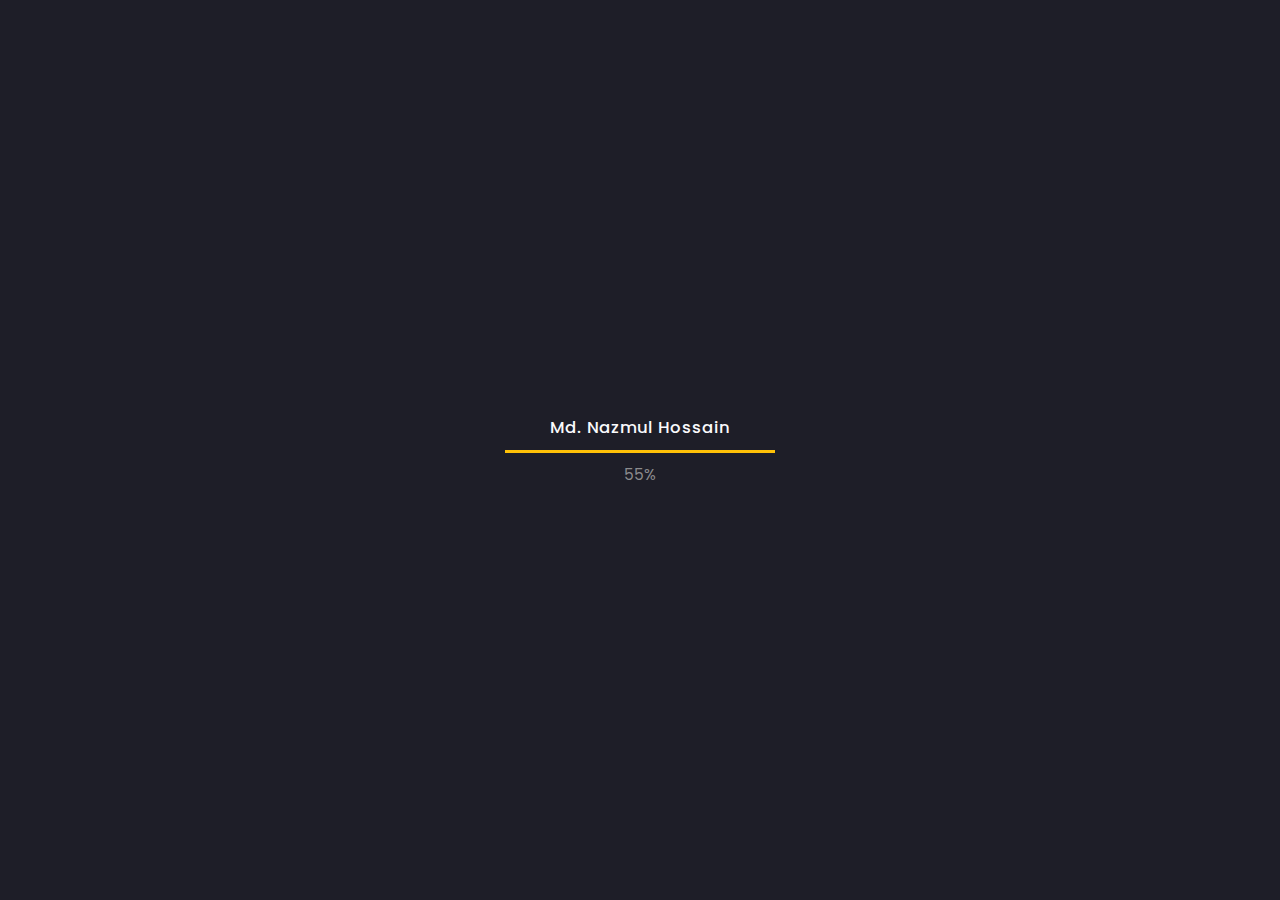
==== commit ac9fc5d3: "change loading animation and made responsive" ====
--- a/index.html
+++ b/index.html
@@ -10,15 +10,9 @@
 </head>
 <body>
     <div id="preloader">
-        <span class="l">L</span>
-        <span class="o">o</span>
-        <span class="a">a</span>
-        <span class="d">d</span>
-        <span class="i">i</span>
-        <span class="n">n</span>
-        <span class="g">g</span>
-        <span class="d1">.</span>
-        <span class="d2">.</span>
+        <div>Md. Nazmul Hossain</div>
+        <div id="progress-bar"><div id="progress-bar-fill"></div></div>
+        <div id="progress-percentage">0%</div>
     </div>
 
     <header id="mobile-top-bar">
--- a/css/style.min.css
+++ b/css/style.min.css
@@ -1 +1 @@
-@import"https://fonts.googleapis.com/css2?family=Poppins:ital,wght@0,100;0,200;0,300;0,400;0,500;0,600;0,700;0,800;0,900;1,100;1,200;1,300;1,400;1,500;1,600;1,700;1,800;1,900&display=swap";:root{--dark-body-background-color: #191923;--dark-main-background-color: #1e1e28;--dark-card-background-color: linear-gradient(159deg, rgba(37, 37, 50, 0.98) 0%, rgba(35, 35, 45, 0.98) 100%);--dark-heading-text-color: #fafafc;--dark-paragraph-text-color: #8c8c8e;--light-body-background-color: lightgray;--light-main-background-color: #e2e2e2;--light-card-background-color: #fefefe;--light-heading-text-color: #000000;--light-paragraph-text-color: #707070;--link-color: #069c7a;--link-hover-color: #00BC91;--padding-15px: 15px;--padding-30px: 30px}*{margin:0;padding:0;box-sizing:border-box}#preloader{background-color:#191923;width:100%;height:100%;position:fixed;z-index:5;display:flex;align-items:center;justify-content:center;font-size:20px}#preloader .l{color:#000;opacity:0;animation:pass 1.5s ease-in-out infinite;animation-delay:.2s;letter-spacing:.5em;text-shadow:2px 2px 3px #919191}#preloader .o{color:#000;opacity:0;animation:pass 1.5s ease-in-out infinite;animation-delay:.4s;letter-spacing:.5em;text-shadow:2px 2px 3px #919191}#preloader .a{color:#000;opacity:0;animation:pass 1.5s ease-in-out infinite;animation-delay:.6s;letter-spacing:.5em;text-shadow:2px 2px 3px #919191}#preloader .d{color:#000;opacity:0;animation:pass 1.5s ease-in-out infinite;animation-delay:.8s;letter-spacing:.5em;text-shadow:2px 2px 3px #919191}#preloader .i{color:#000;opacity:0;animation:pass 1.5s ease-in-out infinite;animation-delay:1s;letter-spacing:.5em;text-shadow:2px 2px 3px #919191}#preloader .n{color:#000;opacity:0;animation:pass 1.5s ease-in-out infinite;animation-delay:1.2s;letter-spacing:.5em;text-shadow:2px 2px 3px #919191}#preloader .g{color:#000;opacity:0;animation:pass 1.5s ease-in-out infinite;animation-delay:1.4s;letter-spacing:.5em;text-shadow:2px 2px 3px #919191}#preloader .d1{color:#000;opacity:0;animation:pass1 1.5s ease-in-out infinite;animation-delay:1.6s;letter-spacing:.5em;text-shadow:2px 2px 3px #919191}#preloader .d2{color:#000;opacity:0;animation:pass1 1.5s ease-in-out infinite;animation-delay:2s;letter-spacing:.5em;text-shadow:2px 2px 3px #919191}@keyframes pass{0%{opacity:1}50%{opacity:0}100%{opacity:1}}@keyframes pass1{0%{opacity:1}50%{opacity:0}100%{opacity:1}}#preloader.hideLoader{opacity:0;transition:opacity 1s ease}header#mobile-top-bar{background-color:#20202a;box-shadow:0 2px 7px 0 rgba(15,15,20,.2)}.main-container{background-color:var(--dark-body-background-color);font-family:"Poppins",sans-serif;font-weight:400;letter-spacing:.6px;padding:15px 0 15px 40px;height:100vh}.main-container .column{float:left}.main-container aside{width:300px;height:100%}.main-container aside #sidebar-show-hide-button i{color:var(--dark-paragraph-text-color);cursor:pointer;transition:all .5s ease-in-out}.main-container aside #sidebar-show-hide-button:hover i{color:var(--dark-heading-text-color)}.main-container aside #profile{background:linear-gradient(159deg, rgba(37, 37, 50, 0.98) 0%, rgba(35, 35, 45, 0.98) 100%);height:41.5%;padding:0 var(--padding-30px)}.main-container aside #profile #name_img{display:flex;flex-direction:column;align-items:center}.main-container aside #profile #name_img img{height:100px;width:100px;border-radius:50%;margin-top:20px;margin-bottom:5px}.main-container aside #profile #name_img span{color:var(--dark-heading-text-color);font-size:18px;font-weight:500}.main-container aside #profile #textTyping{text-align:center}.main-container aside #profile #textTyping span{color:var(--link-hover-color);font-size:14px}.main-container aside #profile #user-info{margin-top:20px;padding-top:5px;border-top:1px solid #37393a}.main-container aside #profile #user-info ul{list-style-type:none}.main-container aside #profile #user-info ul li{font-size:13px;color:var(--dark-paragraph-text-color);display:flex;margin:6px 0}.main-container aside #profile #user-info ul li .flex-1{color:var(--dark-heading-text-color);font-weight:500;flex:1 1 0%}.main-container aside nav{background-color:#20202a;padding:20px;height:52%}.main-container aside nav ul{list-style-type:none;display:flex;flex-direction:column;justify-content:space-between;height:100%}.main-container aside nav ul li a{text-decoration:none;font-size:15px;color:rgba(250,250,250,.9);font-weight:500;display:inline-block;padding:5px 20px;transition:all .3s ease}.main-container aside nav ul li a i{margin-right:13px}.main-container aside nav ul li a:hover{color:var(--link-hover-color)}.main-container aside nav ul li a.active{color:var(--link-hover-color)}.main-container aside #accounts{background:linear-gradient(159deg, rgba(37, 37, 50, 0.98) 0%, rgba(35, 35, 45, 0.98) 100%);padding:0 30px;height:6.5%}.main-container aside #accounts ul{list-style-type:none;width:100%;height:100%;display:flex;align-items:center;justify-content:space-between}.main-container aside #accounts ul li a{text-decoration:none;font-size:22px;color:rgba(250,250,250,.9);transition:all .3s ease}.main-container aside #accounts ul li a:hover{color:var(--link-hover-color)}.main-container main{background-color:var(--dark-main-background-color);width:calc(100% - 300px);height:100%;overflow:auto;padding:0 15px;padding-right:45px;font-size:15px;color:var(--dark-paragraph-text-color);position:relative}.main-container main section h2{color:var(--dark-heading-text-color);font-size:20px;font-weight:300;padding:var(--padding-15px)}.main-container main section h2 span{font-weight:600;color:var(--link-hover-color)}.main-container main section .big-card-container{padding:var(--padding-15px)}.main-container main section .big-card-container .big-card{background:var(--dark-card-background-color);box-shadow:0 2px 7px 0 rgba(15,15,20,.2);padding:var(--padding-30px)}.main-container main section .card-container{display:flex;flex-wrap:wrap}.main-container main section .card-container .card{flex:0 0 33.33333%;padding:var(--padding-15px)}.main-container main section .card-container .card .card-wrapper{background:var(--dark-card-background-color);box-shadow:0 2px 7px 0 rgba(15,15,20,.2);padding:var(--padding-30px);height:100%;display:flex;flex-direction:column}.main-container main section .card-container .card .card-wrapper .logo{text-align:center;margin-bottom:5px;height:-moz-fit-content;height:fit-content}.main-container main section .card-container .card .card-wrapper .logo svg,.main-container main section .card-container .card .card-wrapper .logo img{height:70px;transition:transform 0s}.main-container main section .card-container .card .card-wrapper .logo img{border-radius:10px}.main-container main section .card-container .card .card-wrapper .logo.toph img{background-color:#e2e2e2;padding:10px 5px}.main-container main section .card-container .card .card-wrapper h4{color:var(--dark-heading-text-color);font-size:16.5px;font-weight:500;text-align:center;margin-bottom:15px}.main-container main section .card-container .card .card-wrapper .summary{margin-bottom:15px;display:flex;justify-content:space-between;line-height:1.5;transition:all .5s ease-in-out}.main-container main section .card-container .card .card-wrapper .summary b{font-weight:600}.main-container main section .card-container .card .card-wrapper a{margin-top:auto;text-decoration:none;color:var(--link-color);font-weight:600;letter-spacing:1.5px;transition:all .5s ease-in-out;font-size:14px;display:flex;align-items:center;width:-moz-fit-content;width:fit-content}.main-container main section .card-container .card .card-wrapper a span{margin-left:4px;transition:all .5s ease-in-out;font-size:16px}.main-container main section .card-container .card .card-wrapper a:hover{color:var(--link-hover-color);text-shadow:0 0 1px var(--link-hover-color)}.main-container main section .card-container .card .card-wrapper a:hover span{margin-left:7px}.main-container main section .card-container .card .card-wrapper:hover .logo svg,.main-container main section .card-container .card .card-wrapper:hover .logo img{transition:transform 1.3s ease;transform:rotateY(360deg)}.main-container main section .card-container .card .card-wrapper:hover a{color:var(--link-hover-color)}.main-container main section .card-container .card .card-wrapper:hover .summary{color:var(--dark-heading-text-color);opacity:.8}.main-container main #home{height:98%;margin-bottom:0}.main-container main #home .big-card-container{padding-top:0;height:86.5%}.main-container main #home .big-card-container .big-card{background:linear-gradient(159deg, rgba(37, 37, 50, 0.98) 0%, rgba(35, 35, 45, 0.98) 100%);box-shadow:0 0 2px 0 rgba(15,15,20,.2);height:100%;position:relative;color:var(--dark-heading-text-color);overflow-x:hidden;padding:0}.main-container main #home .big-card-container .big-card h1{position:absolute;top:70px;left:50px;font-size:35px;font-weight:800}.main-container main #home .big-card-container .big-card h1 span{color:var(--link-hover-color)}.main-container main #home .big-card-container .big-card button{position:absolute;bottom:50px;left:50px;background-color:var(--link-color);border:none;width:-moz-fit-content;width:fit-content;transition:all .5s ease}.main-container main #home .big-card-container .big-card button a{display:block;padding:15px;text-decoration:none;color:#fafafc;font-size:15px;font-weight:600;letter-spacing:1px}.main-container main #home .big-card-container .big-card button:hover{background-color:var(--link-hover-color)}.main-container main #home .big-card-container .big-card img{width:400px;position:absolute;bottom:0;right:-202px}.main-container main #home #overview{margin-top:1.5%;padding:0 15px;display:flex;justify-content:space-between}.main-container main #home #overview p{color:var(--dark-heading-text-color);font-size:16px;font-weight:600;display:flex;flex-direction:column}.main-container main #home #overview p .counter{color:var(--link-hover-color);font-size:30px}.main-container main #about .big-card-container .big-card{display:flex;justify-content:space-between}.main-container main #about .big-card-container .big-card div:first-child{width:60%;display:flex;flex-direction:column;gap:15px}.main-container main #about .big-card-container .big-card div:first-child h3{font-size:28px}.main-container main #about .big-card-container .big-card div:first-child h3 span{color:var(--link-hover-color)}.main-container main #about .big-card-container .big-card div:first-child p{text-align:justify}.main-container main #about .big-card-container .big-card div:last-child{position:relative;width:33%;color:var(--dark-heading-text-color)}.main-container main #about .big-card-container .big-card div:last-child p{padding:12px 0;border-bottom:1px solid rgba(250,250,250,.12)}.main-container main #about .big-card-container .big-card div:last-child p span{font-weight:600}.main-container main #about .big-card-container .big-card div:last-child p a{text-decoration:none;color:var(--link-color)}.main-container main #about .big-card-container .big-card div:last-child p a:hover{color:var(--link-hover-color)}.main-container main #about .big-card-container .big-card div:last-child button{position:absolute;bottom:0;background-color:var(--link-color);border:none;width:-moz-fit-content;width:fit-content;transition:all .5s ease}.main-container main #about .big-card-container .big-card div:last-child button a{display:block;padding:15px;text-decoration:none;color:#fafafc;font-size:15px;font-weight:600;letter-spacing:1px}.main-container main #about .big-card-container .big-card div:last-child button:hover{background-color:var(--link-hover-color)}.main-container main #education .timeline-container{padding:var(--padding-15px)}.main-container main #education .timeline-container .timeline{position:relative}.main-container main #education .timeline-container .timeline .timeline-item{position:relative}.main-container main #education .timeline-container .timeline .timeline-item .timeline-mark{position:absolute;top:8px;left:0;width:15px;height:15px;border-radius:50%;border:solid 3px var(--link-hover-color);background-color:var(--dark-main-background-color);box-shadow:0 2px 7px 0 rgba(15,15,20,.2)}.main-container main #education .timeline-container .timeline .timeline-item .timeline-content{position:relative;margin-left:45px;background:var(--dark-card-background-color);box-shadow:0 2px 7px 0 rgba(15,15,20,.2);padding:var(--padding-30px);margin-bottom:30px;display:flex;flex-direction:column}.main-container main #education .timeline-container .timeline .timeline-item .timeline-content .timeline-content-header{margin-bottom:15px;display:flex;justify-content:space-between}.main-container main #education .timeline-container .timeline .timeline-item .timeline-content .timeline-content-header div:first-child h4{color:var(--dark-heading-text-color);font-size:18px;font-weight:600}.main-container main #education .timeline-container .timeline .timeline-item .timeline-content .timeline-content-header div:first-child p{font-size:17px;color:var(--link-color)}.main-container main #education .timeline-container .timeline .timeline-item .timeline-content .timeline-content-header .duration .date{background-color:var(--dark-body-background-color);padding:5px 15px;border-radius:20px;color:#646466}.main-container main #education .timeline-container .timeline .timeline-item .timeline-content .institution-summary{text-align:justify}.main-container main #education .timeline-container .timeline .timeline-item .timeline-content .institution-summary a{float:right;margin-left:20px}.main-container main #education .timeline-container .timeline .timeline-item .timeline-content .institution-summary a img{width:80px}.main-container main #education .timeline-container .timeline .timeline-item .timeline-content .institution-summary a img.round-image{border-radius:50%}.main-container main #education .timeline-container .timeline .timeline-item .timeline-content.ssc{margin-bottom:0}.main-container main #education .timeline-container .timeline .timeline-item .timeline-content::before{content:"";height:10px;width:10px;background-color:rgba(37,37,50,.98);transform:rotate(135deg);position:absolute;top:11px;left:-5px}.main-container main #education .timeline-container .timeline .timeline-item:hover .timeline-mark span{position:absolute;width:100%;height:100%;background-color:var(--dark-main-background-color);border-radius:50%;z-index:1}.main-container main #education .timeline-container .timeline .timeline-item:hover .timeline-mark::before{content:"";height:100%;width:100%;background-color:var(--link-hover-color);position:absolute;border-radius:50%;opacity:.7}.main-container main #education .timeline-container .timeline .timeline-item:hover .timeline-mark::before{animation:pulse 1s ease-out infinite}@keyframes pulse{100%{transform:scale(2.6);opacity:0}}.main-container main #education .timeline-container .timeline::before{content:"";position:absolute;top:10px;left:5px;height:calc(100% - 10px);width:5px;background-color:var(--dark-body-background-color)}.main-container main #skills .skill-category h3{padding:0 15px;font-size:17px;font-weight:600}.main-container main #skills .skill-category .card-container .card{flex:0 0 25%}.main-container main #skills .skill-category .card-container .card .card-wrapper{padding:18px}.main-container main #skills .skill-category .card-container .card .card-wrapper .logo{height:45px}.main-container main #skills .skill-category .card-container .card .card-wrapper .logo svg,.main-container main #skills .skill-category .card-container .card .card-wrapper .logo img{height:100%}.main-container main #skills .skill-category .card-container .card .card-wrapper h4{margin-bottom:0}.main-container main #programming .card-container .card .card-wrapper .logo.toph img{background-color:#e2e2e2;padding:10px 5px}.main-container main #achievements .card-container .card .card-wrapper h4{height:50px}.main-container main #achievements .card-container .card .card-wrapper .logo.ncpc_ju img{background-color:#f8f7f7;padding:7px}.main-container main #achievements .card-container .card .card-wrapper .logo.cpu img{background-color:#f8f7f7;padding:3px;border-radius:5px}.main-container main #projects .card-container .card{flex:0 0 50%}.main-container main #projects .card-container .card .card-wrapper .project-screenshots{overflow:hidden;margin-bottom:20px}.main-container main #projects .card-container .card .card-wrapper .project-screenshots .project-screenshots-wrapper{display:flex;transition:transform .2s ease-in-out}.main-container main #projects .card-container .card .card-wrapper .project-screenshots .project-screenshots-wrapper img{width:100%}.main-container main #projects .card-container .card .card-wrapper .project-screenshots .project-screenshots-wrapper:hover{animation:slide 8s infinite}@keyframes slide{0%{transform:translateX(0)}16%{transform:translateX(0)}21%{transform:translateX(-100%)}37%{transform:translateX(-100%)}42%{transform:translateX(-200%)}58%{transform:translateX(-200%)}63%{transform:translateX(-300%)}79%{transform:translateX(-300%)}84%{transform:translateX(-400%)}100%{transform:translateX(-400%)}}.main-container main #projects .card-container .card .card-wrapper .project-screenshot{width:100%;height:250px;overflow:hidden;margin-bottom:20px}.main-container main #projects .card-container .card .card-wrapper .project-screenshot img{width:100%;height:100%;-o-object-fit:cover;object-fit:cover;-o-object-position:top center;object-position:top center;transition:all .2s ease-in-out}.main-container main #projects .card-container .card .card-wrapper .project-screenshot img:hover{-o-object-position:bottom center;object-position:bottom center;transition:all 3s linear}.main-container main #projects .card-container .card .card-wrapper .summary{flex-direction:column;gap:10px}.main-container main #projects .card-container .card .card-wrapper .links{display:flex;justify-content:space-between;margin-top:auto}.main-container main #projects .card-container .card .card-wrapper .links a:nth-child(2){width:105px}.main-container main #contact .big-card p{text-align:center;margin-bottom:30px}.main-container main #contact .big-card #contact-wrapper{display:flex}.main-container main #contact .big-card #contact-wrapper #contact-info{width:45%}.main-container main #contact .big-card #contact-wrapper #contact-info .contact-group{margin-bottom:10px;display:flex;gap:20px;width:-moz-fit-content;width:fit-content}.main-container main #contact .big-card #contact-wrapper #contact-info .contact-group div:first-child{width:45px;height:45px;border:2px solid var(--link-hover-color);border-radius:50%;display:flex;align-items:center;justify-content:center;transition:all .5s ease-in-out}.main-container main #contact .big-card #contact-wrapper #contact-info .contact-group div:first-child i{font-size:18px;color:var(--link-hover-color);transition:all .5s ease-in-out}.main-container main #contact .big-card #contact-wrapper #contact-info .contact-group div:last-child h4{font-size:18px;font-weight:400;color:var(--dark-heading-text-color)}.main-container main #contact .big-card #contact-wrapper #contact-info .contact-group:hover div:first-child{background-color:var(--link-hover-color)}.main-container main #contact .big-card #contact-wrapper #contact-info .contact-group:hover div:first-child i{color:#fff}.main-container main #contact .big-card #contact-wrapper #form-wrapper{width:55%}.main-container main #contact .big-card #contact-wrapper #form-wrapper form .form-group{position:relative;margin-bottom:30px}.main-container main #contact .big-card #contact-wrapper #form-wrapper form .form-group i{background:var(--dark-body-background-color);text-align:center;position:absolute;height:50px;width:50px;top:0;left:0;padding:0 15px;font-size:20px;line-height:50px}.main-container main #contact .big-card #contact-wrapper #form-wrapper form .form-group i.fa-envelope{height:100%}.main-container main #contact .big-card #contact-wrapper #form-wrapper form .form-group input,.main-container main #contact .big-card #contact-wrapper #form-wrapper form .form-group textarea{background:var(--dark-main-background-color);width:100%;height:50px;padding:0 15px 0 65px;border:none;color:var(--dark-heading-text-color);font-size:16px}.main-container main #contact .big-card #contact-wrapper #form-wrapper form .form-group input:focus,.main-container main #contact .big-card #contact-wrapper #form-wrapper form .form-group textarea:focus{outline:none}.main-container main #contact .big-card #contact-wrapper #form-wrapper form .form-group textarea{resize:vertical;min-height:130px;padding-top:15px;display:block}.main-container main #contact .big-card #contact-wrapper #form-wrapper form button{background-color:var(--link-color);color:var(--dark-heading-text-color);font-size:15px;font-weight:600;padding:10px 30px;border:none;letter-spacing:1px;cursor:pointer;transition:all .5s ease}.main-container main #contact .big-card #contact-wrapper #form-wrapper form button:hover{background-color:var(--link-hover-color)}.main-container main #contact .big-card #contact-wrapper #form-wrapper #status{position:fixed;top:25px;right:20px;z-index:1;border-radius:3px;display:none}.main-container main #contact .big-card #contact-wrapper #form-wrapper #status div:first-child{padding:10px 15px;font-weight:500}.main-container main #contact .big-card #contact-wrapper #form-wrapper #status div:last-child{height:3px;border-radius:5px;animation:timer 3s linear}@keyframes timer{0%{margin-left:0}100%{margin-left:100%}}.main-container main #contact .big-card #contact-wrapper #form-wrapper #status.success{display:block;background-color:#d1e7dd;color:green}.main-container main #contact .big-card #contact-wrapper #form-wrapper #status.success div:last-child{background-color:green}.main-container main #contact .big-card #contact-wrapper #form-wrapper #status.error{display:block;background-color:#f8d7da;color:#842029}.main-container main #contact .big-card #contact-wrapper #form-wrapper #status.error div:last-child{background-color:#842029}.main-container main #copyright .big-card-container{padding-bottom:0}.main-container main #copyright .big-card-container .big-card{text-align:center;font-weight:500;padding:15px}.main-container main #copyright .big-card-container .big-card .name{color:var(--link-hover-color)}.main-container main #hider{background-color:var(--dark-body-background-color);width:30px;height:calc(100vh - 30px);position:fixed;top:15px;right:17px}.main-container::after{content:"";clear:both;display:table}.main-container #theme{width:170px;position:fixed;top:45%;right:-170px;transition:all .5s ease-out}.main-container #theme #theme-wrapper{background-color:#fff;color:#000;padding:15px 20px;position:relative}.main-container #theme #theme-wrapper #theme-changing-button{position:absolute;top:0;left:-40.5px}.main-container #theme #theme-wrapper #theme-changing-button div{background-color:#555;color:#fff;padding:9px 12px;border-radius:5px 0 0 5px;cursor:pointer}.main-container #theme #theme-wrapper #theme-changing-button div i{transition:all .3s ease-in-out}.main-container #theme #theme-wrapper #theme-changing-button div:hover i{transform:rotate(45deg)}.main-container #theme #theme-wrapper h5{font-size:17px;font-weight:500;text-align:center;margin-bottom:10px}.main-container #theme #theme-wrapper #color-switcher{margin-bottom:10px}.main-container #theme #theme-wrapper #color-switcher div{display:flex;flex-wrap:wrap;gap:5px;justify-content:space-between}.main-container #theme #theme-wrapper #color-switcher div .color{width:25px;height:25px;margin-bottom:7px;transition:all .3s ease-in-out}.main-container #theme #theme-wrapper #color-switcher div .color span{display:block;width:100%;height:100%;border-radius:50%;cursor:pointer}.main-container #theme #theme-wrapper #color-switcher div .color span.yellow{background-color:#ffc107}.main-container #theme #theme-wrapper #color-switcher div .color span.caribbean-green{background-color:#00bc91}.main-container #theme #theme-wrapper #color-switcher div .color span.orange{background-color:#ff7004}.main-container #theme #theme-wrapper #color-switcher div .color span.punch{background-color:#dc3545}.main-container #theme #theme-wrapper #color-switcher div .color span.purple{background-color:#6f42c1}.main-container #theme #theme-wrapper #color-switcher div .color span.green{background-color:#28a745}.main-container #theme #theme-wrapper #color-switcher div .color span.violet{background-color:#803790}.main-container #theme #theme-wrapper #color-switcher div .color span.cyan{background-color:#0dcaf0}.main-container #theme #theme-wrapper #color-switcher div .color.color-applyed{padding:3px}.main-container #theme #theme-wrapper #theme-mode div{display:flex;justify-content:space-between}.main-container #theme #theme-wrapper #theme-mode div button{font-size:20px;padding:5px 20px;border:none;border-radius:5px;cursor:pointer}.main-container #theme #theme-wrapper #theme-mode div button:first-child{background-color:#2d2d3a;color:#fafafc}.main-container #theme #theme-wrapper #theme-mode div button:first-child:hover{color:#fff}.main-container #theme #theme-wrapper #theme-mode div button:last-child{background-color:#e9e9e9;color:#ffc107}.main-container #theme.show-them-window{right:0}.main-container #blur{top:0;left:0;position:absolute;width:100vw;height:100vh;background-color:rgba(30,30,40,.88);z-index:2;display:none}.main-container #blur.add-blur{display:block}body.light-theme header#mobile-top-bar{background-color:var(--light-card-background-color)}body.light-theme .main-container{background-color:var(--light-body-background-color)}body.light-theme .main-container aside #sidebar-show-hide-button i{color:var(--light-paragraph-text-color)}body.light-theme .main-container aside #sidebar-show-hide-button:hover i{color:var(--light-heading-text-color)}body.light-theme .main-container aside #profile{background:#fefefe}body.light-theme .main-container aside #profile #name_img span{color:var(--light-heading-text-color)}body.light-theme .main-container aside #profile #user-info{border-top:1px solid #e6e6e6}body.light-theme .main-container aside #profile #user-info ul li{color:var(--light-paragraph-text-color)}body.light-theme .main-container aside #profile #user-info ul li .flex-1{color:var(--light-heading-text-color)}body.light-theme .main-container aside nav{background-color:#f3f3f3}body.light-theme .main-container aside nav ul li a{color:rgba(0,0,0,.9)}body.light-theme .main-container aside nav ul li a:hover{color:var(--link-hover-color)}body.light-theme .main-container aside nav ul li a.active{color:var(--link-hover-color)}body.light-theme .main-container aside #accounts{background:#fefefe}body.light-theme .main-container aside #accounts ul li a{color:rgba(0,0,0,.9)}body.light-theme .main-container aside #accounts ul li a:hover{color:var(--link-hover-color)}body.light-theme .main-container main{background-color:var(--light-main-background-color);color:var(--light-paragraph-text-color)}body.light-theme .main-container main section h2{color:var(--light-heading-text-color)}body.light-theme .main-container main section .big-card-container .big-card{background:var(--light-card-background-color)}body.light-theme .main-container main section .card-container .card .card-wrapper{background:var(--light-card-background-color)}body.light-theme .main-container main section .card-container .card .card-wrapper h4{color:var(--light-heading-text-color)}body.light-theme .main-container main section .card-container .card .card-wrapper:hover .summary{color:var(--light-heading-text-color);opacity:.9}body.light-theme .main-container main #home .big-card-container .big-card{background:var(--light-card-background-color);color:var(--light-heading-text-color)}body.light-theme .main-container main #home #overview p{color:var(--light-heading-text-color)}body.light-theme .main-container main #about .big-card-container .big-card div:last-child{color:var(--light-heading-text-color)}body.light-theme .main-container main #about .big-card-container .big-card div:last-child p{border-bottom:1px solid #e6e6e6}body.light-theme .main-container main #education .timeline-container .timeline .timeline-item .timeline-mark{background-color:var(--light-main-background-color)}body.light-theme .main-container main #education .timeline-container .timeline .timeline-item .timeline-content{background:var(--light-card-background-color)}body.light-theme .main-container main #education .timeline-container .timeline .timeline-item .timeline-content .timeline-content-header div:first-child h4{color:var(--light-heading-text-color)}body.light-theme .main-container main #education .timeline-container .timeline .timeline-item .timeline-content .timeline-content-header .duration .date{background-color:#d6d6d6;color:var(--light-paragraph-text-color)}body.light-theme .main-container main #education .timeline-container .timeline .timeline-item .timeline-content::before{background-color:var(--light-card-background-color)}body.light-theme .main-container main #education .timeline-container .timeline .timeline-item:hover .timeline-mark span{background-color:var(--light-main-background-color)}body.light-theme .main-container main #education .timeline-container .timeline::before{background-color:var(--light-body-background-color)}body.light-theme .main-container main #programming .card-container .card .card-wrapper .logo.atcoder svg .cls-1{fill:#fff}body.light-theme .main-container main #programming .card-container .card .card-wrapper .logo.atcoder svg .cls-2{fill:#231815}body.light-theme .main-container main #achievements .card-container .card .card-wrapper .logo.ncpc_ju img{background-color:rgba(0,0,0,0)}body.light-theme .main-container main #achievements .card-container .card .card-wrapper .logo.cpu img{background-color:rgba(0,0,0,0)}body.light-theme .main-container main #contact .big-card #contact-wrapper #contact-info .contact-group div h4{color:var(--light-heading-text-color)}body.light-theme .main-container main #contact .big-card #contact-wrapper #form-wrapper form .form-group i{background:silver}body.light-theme .main-container main #contact .big-card #contact-wrapper #form-wrapper form .form-group input,body.light-theme .main-container main #contact .big-card #contact-wrapper #form-wrapper form .form-group textarea{background:#e3e3e3;color:var(--light-heading-text-color)}body.light-theme .main-container main #contact .big-card #contact-wrapper #form-wrapper form button{color:#fafafc}body.light-theme .main-container main #hider{background-color:var(--light-body-background-color)}body.light-theme .main-container #theme #theme-wrapper{color:#fafafc;background-color:#191923}+@import"https://fonts.googleapis.com/css2?family=Poppins:ital,wght@0,100;0,200;0,300;0,400;0,500;0,600;0,700;0,800;0,900;1,100;1,200;1,300;1,400;1,500;1,600;1,700;1,800;1,900&display=swap";:root{--dark-body-background-color: #191923;--dark-main-background-color: #1e1e28;--dark-card-background-color: linear-gradient(159deg, rgba(37, 37, 50, 0.98) 0%, rgba(35, 35, 45, 0.98) 100%);--dark-heading-text-color: #fafafc;--dark-paragraph-text-color: #8c8c8e;--light-body-background-color: lightgray;--light-main-background-color: #e2e2e2;--light-card-background-color: #fefefe;--light-heading-text-color: #000000;--light-paragraph-text-color: #707070;--link-color: #069c7a;--link-hover-color: #00BC91;--padding-15px: 15px;--padding-30px: 30px}*{margin:0;padding:0;box-sizing:border-box}#preloader{background-color:var(--dark-main-background-color);width:100%;height:100%;position:fixed;z-index:6;display:flex;flex-direction:column;gap:10px;align-items:center;justify-content:center;font-family:"Poppins",sans-serif}#preloader div:first-child{color:var(--dark-heading-text-color);font-size:17px;font-weight:500;letter-spacing:1px}#preloader #progress-bar{width:280px;height:3px;background-color:var(--dark-body-background-color)}#preloader #progress-bar #progress-bar-fill{width:0;height:100%;background-color:#ffc107;transition:width 1.3s ease-in-out}#preloader #progress-percentage{color:var(--dark-paragraph-text-color);font-size:16px}#preloader.fade-out-oader{opacity:0;transition:opacity .5s ease-in-out}#preloader.fade-out-oader div{display:none}header#mobile-top-bar{background-color:#20202a;box-shadow:0 2px 7px 0 rgba(15,15,20,.2)}.main-container{background-color:var(--dark-body-background-color);font-family:"Poppins",sans-serif;font-weight:400;letter-spacing:.6px;padding:15px 0 15px 40px;height:100vh}.main-container .column{float:left}.main-container aside{width:300px;height:100%}.main-container aside #sidebar-show-hide-button i{color:var(--dark-paragraph-text-color);cursor:pointer;transition:all .5s ease-in-out}.main-container aside #sidebar-show-hide-button:hover i{color:var(--dark-heading-text-color)}.main-container aside #profile{background:linear-gradient(159deg, rgba(37, 37, 50, 0.98) 0%, rgba(35, 35, 45, 0.98) 100%);height:41.5%;padding:0 var(--padding-30px)}.main-container aside #profile #name_img{display:flex;flex-direction:column;align-items:center}.main-container aside #profile #name_img img{height:100px;width:100px;border-radius:50%;margin-top:20px;margin-bottom:5px}.main-container aside #profile #name_img span{color:var(--dark-heading-text-color);font-size:18px;font-weight:500}.main-container aside #profile #textTyping{text-align:center}.main-container aside #profile #textTyping span{color:var(--link-hover-color);font-size:14px}.main-container aside #profile #user-info{margin-top:20px;padding-top:5px;border-top:1px solid #37393a}.main-container aside #profile #user-info ul{list-style-type:none}.main-container aside #profile #user-info ul li{font-size:13px;color:var(--dark-paragraph-text-color);display:flex;margin:6px 0}.main-container aside #profile #user-info ul li .flex-1{color:var(--dark-heading-text-color);font-weight:500;flex:1 1 0%}.main-container aside nav{background-color:#20202a;padding:20px;height:52%}.main-container aside nav ul{list-style-type:none;display:flex;flex-direction:column;justify-content:space-between;height:100%}.main-container aside nav ul li a{text-decoration:none;font-size:15px;color:rgba(250,250,250,.9);font-weight:500;display:inline-block;padding:5px 20px;transition:all .3s ease}.main-container aside nav ul li a i{margin-right:13px}.main-container aside nav ul li a:hover{color:var(--link-hover-color)}.main-container aside nav ul li a.active{color:var(--link-hover-color)}.main-container aside #accounts{background:linear-gradient(159deg, rgba(37, 37, 50, 0.98) 0%, rgba(35, 35, 45, 0.98) 100%);padding:0 30px;height:6.5%}.main-container aside #accounts ul{list-style-type:none;width:100%;height:100%;display:flex;align-items:center;justify-content:space-between}.main-container aside #accounts ul li a{text-decoration:none;font-size:22px;color:rgba(250,250,250,.9);transition:all .3s ease}.main-container aside #accounts ul li a:hover{color:var(--link-hover-color)}.main-container main{background-color:var(--dark-main-background-color);width:calc(100% - 300px);height:100%;overflow:auto;padding:0 15px;padding-right:45px;font-size:15px;color:var(--dark-paragraph-text-color);position:relative}.main-container main section h2{color:var(--dark-heading-text-color);font-size:20px;font-weight:300;padding:var(--padding-15px)}.main-container main section h2 span{font-weight:600;color:var(--link-hover-color)}.main-container main section .big-card-container{padding:var(--padding-15px)}.main-container main section .big-card-container .big-card{background:var(--dark-card-background-color);box-shadow:0 2px 7px 0 rgba(15,15,20,.2);padding:var(--padding-30px)}.main-container main section .card-container{display:flex;flex-wrap:wrap}.main-container main section .card-container .card{flex:0 0 33.33333%;padding:var(--padding-15px)}.main-container main section .card-container .card .card-wrapper{background:var(--dark-card-background-color);box-shadow:0 2px 7px 0 rgba(15,15,20,.2);padding:var(--padding-30px);height:100%;display:flex;flex-direction:column}.main-container main section .card-container .card .card-wrapper .logo{text-align:center;margin-bottom:5px;height:-moz-fit-content;height:fit-content}.main-container main section .card-container .card .card-wrapper .logo svg,.main-container main section .card-container .card .card-wrapper .logo img{height:70px;transition:transform 0s}.main-container main section .card-container .card .card-wrapper .logo img{border-radius:10px}.main-container main section .card-container .card .card-wrapper .logo.toph img{background-color:#e2e2e2;padding:10px 5px}.main-container main section .card-container .card .card-wrapper h4{color:var(--dark-heading-text-color);font-size:16.5px;font-weight:500;text-align:center;margin-bottom:15px}.main-container main section .card-container .card .card-wrapper .summary{margin-bottom:15px;display:flex;justify-content:space-between;line-height:1.5;transition:all .5s ease-in-out}.main-container main section .card-container .card .card-wrapper .summary b{font-weight:600}.main-container main section .card-container .card .card-wrapper a{margin-top:auto;text-decoration:none;color:var(--link-color);font-weight:600;letter-spacing:1.5px;transition:all .5s ease-in-out;font-size:14px;display:flex;align-items:center;width:-moz-fit-content;width:fit-content}.main-container main section .card-container .card .card-wrapper a span{margin-left:4px;transition:all .5s ease-in-out;font-size:16px}.main-container main section .card-container .card .card-wrapper a:hover{color:var(--link-hover-color);text-shadow:0 0 1px var(--link-hover-color)}.main-container main section .card-container .card .card-wrapper a:hover span{margin-left:7px}.main-container main section .card-container .card .card-wrapper:hover .logo svg,.main-container main section .card-container .card .card-wrapper:hover .logo img{transition:transform 1.3s ease;transform:rotateY(360deg)}.main-container main section .card-container .card .card-wrapper:hover a{color:var(--link-hover-color)}.main-container main section .card-container .card .card-wrapper:hover .summary{color:var(--dark-heading-text-color);opacity:.8}.main-container main #home{height:98%;margin-bottom:0}.main-container main #home .big-card-container{padding-top:0;height:86.5%}.main-container main #home .big-card-container .big-card{background:linear-gradient(159deg, rgba(37, 37, 50, 0.98) 0%, rgba(35, 35, 45, 0.98) 100%);box-shadow:0 0 2px 0 rgba(15,15,20,.2);height:100%;position:relative;color:var(--dark-heading-text-color);overflow-x:hidden;padding:0}.main-container main #home .big-card-container .big-card h1{position:absolute;top:70px;left:50px;font-size:35px;font-weight:800}.main-container main #home .big-card-container .big-card h1 span{color:var(--link-hover-color)}.main-container main #home .big-card-container .big-card button{position:absolute;bottom:50px;left:50px;background-color:var(--link-color);border:none;width:-moz-fit-content;width:fit-content;transition:all .5s ease}.main-container main #home .big-card-container .big-card button a{display:block;padding:15px;text-decoration:none;color:#fafafc;font-size:15px;font-weight:600;letter-spacing:1px}.main-container main #home .big-card-container .big-card button:hover{background-color:var(--link-hover-color)}.main-container main #home .big-card-container .big-card img{width:400px;position:absolute;bottom:0;right:-202px}.main-container main #home #overview{margin-top:1.5%;padding:0 15px;display:flex;justify-content:space-between}.main-container main #home #overview p{color:var(--dark-heading-text-color);font-size:16px;font-weight:600;display:flex;flex-direction:column}.main-container main #home #overview p .counter{color:var(--link-hover-color);font-size:30px}.main-container main #about .big-card-container .big-card{display:flex;justify-content:space-between}.main-container main #about .big-card-container .big-card div:first-child{width:60%;display:flex;flex-direction:column;gap:15px}.main-container main #about .big-card-container .big-card div:first-child h3{font-size:28px}.main-container main #about .big-card-container .big-card div:first-child h3 span{color:var(--link-hover-color)}.main-container main #about .big-card-container .big-card div:first-child p{text-align:justify}.main-container main #about .big-card-container .big-card div:last-child{position:relative;width:33%;color:var(--dark-heading-text-color)}.main-container main #about .big-card-container .big-card div:last-child p{padding:12px 0;border-bottom:1px solid rgba(250,250,250,.12)}.main-container main #about .big-card-container .big-card div:last-child p span{font-weight:600}.main-container main #about .big-card-container .big-card div:last-child p a{text-decoration:none;color:var(--link-color)}.main-container main #about .big-card-container .big-card div:last-child p a:hover{color:var(--link-hover-color)}.main-container main #about .big-card-container .big-card div:last-child button{position:absolute;bottom:0;background-color:var(--link-color);border:none;width:-moz-fit-content;width:fit-content;transition:all .5s ease}.main-container main #about .big-card-container .big-card div:last-child button a{display:block;padding:15px;text-decoration:none;color:#fafafc;font-size:15px;font-weight:600;letter-spacing:1px}.main-container main #about .big-card-container .big-card div:last-child button:hover{background-color:var(--link-hover-color)}.main-container main #education .timeline-container{padding:var(--padding-15px)}.main-container main #education .timeline-container .timeline{position:relative}.main-container main #education .timeline-container .timeline .timeline-item{position:relative}.main-container main #education .timeline-container .timeline .timeline-item .timeline-mark{position:absolute;top:8px;left:0;width:15px;height:15px;border-radius:50%;border:solid 3px var(--link-hover-color);background-color:var(--dark-main-background-color);box-shadow:0 2px 7px 0 rgba(15,15,20,.2)}.main-container main #education .timeline-container .timeline .timeline-item .timeline-content{position:relative;margin-left:45px;background:var(--dark-card-background-color);box-shadow:0 2px 7px 0 rgba(15,15,20,.2);padding:var(--padding-30px);margin-bottom:30px;display:flex;flex-direction:column}.main-container main #education .timeline-container .timeline .timeline-item .timeline-content .timeline-content-header{margin-bottom:15px;display:flex;justify-content:space-between}.main-container main #education .timeline-container .timeline .timeline-item .timeline-content .timeline-content-header div:first-child h4{color:var(--dark-heading-text-color);font-size:18px;font-weight:600}.main-container main #education .timeline-container .timeline .timeline-item .timeline-content .timeline-content-header div:first-child p{font-size:17px;color:var(--link-color)}.main-container main #education .timeline-container .timeline .timeline-item .timeline-content .timeline-content-header .duration .date{background-color:var(--dark-body-background-color);padding:5px 15px;border-radius:20px;color:#646466}.main-container main #education .timeline-container .timeline .timeline-item .timeline-content .institution-summary{text-align:justify}.main-container main #education .timeline-container .timeline .timeline-item .timeline-content .institution-summary a{float:right;margin-left:20px}.main-container main #education .timeline-container .timeline .timeline-item .timeline-content .institution-summary a img{width:80px}.main-container main #education .timeline-container .timeline .timeline-item .timeline-content .institution-summary a img.round-image{border-radius:50%}.main-container main #education .timeline-container .timeline .timeline-item .timeline-content.ssc{margin-bottom:0}.main-container main #education .timeline-container .timeline .timeline-item .timeline-content::before{content:"";height:10px;width:10px;background-color:rgba(37,37,50,.98);transform:rotate(135deg);position:absolute;top:11px;left:-5px}.main-container main #education .timeline-container .timeline .timeline-item:hover .timeline-mark span{position:absolute;width:100%;height:100%;background-color:var(--dark-main-background-color);border-radius:50%;z-index:1}.main-container main #education .timeline-container .timeline .timeline-item:hover .timeline-mark::before{content:"";height:100%;width:100%;background-color:var(--link-hover-color);position:absolute;border-radius:50%;opacity:.7}.main-container main #education .timeline-container .timeline .timeline-item:hover .timeline-mark::before{animation:pulse 1s ease-out infinite}@keyframes pulse{100%{transform:scale(2.6);opacity:0}}.main-container main #education .timeline-container .timeline::before{content:"";position:absolute;top:10px;left:5px;height:calc(100% - 10px);width:5px;background-color:var(--dark-body-background-color)}.main-container main #skills .skill-category h3{padding:0 15px;font-size:17px;font-weight:600}.main-container main #skills .skill-category .card-container .card{flex:0 0 25%}.main-container main #skills .skill-category .card-container .card .card-wrapper{padding:18px}.main-container main #skills .skill-category .card-container .card .card-wrapper .logo{height:45px}.main-container main #skills .skill-category .card-container .card .card-wrapper .logo svg,.main-container main #skills .skill-category .card-container .card .card-wrapper .logo img{height:100%}.main-container main #skills .skill-category .card-container .card .card-wrapper h4{margin-bottom:0}.main-container main #programming .card-container .card .card-wrapper .logo.toph img{background-color:#e2e2e2;padding:10px 5px}.main-container main #achievements .card-container .card .card-wrapper h4{height:50px}.main-container main #achievements .card-container .card .card-wrapper .logo.ncpc_ju img{background-color:#f8f7f7;padding:7px}.main-container main #achievements .card-container .card .card-wrapper .logo.cpu img{background-color:#f8f7f7;padding:3px;border-radius:5px}.main-container main #projects .card-container .card{flex:0 0 50%}.main-container main #projects .card-container .card .card-wrapper .project-screenshots{overflow:hidden;margin-bottom:20px}.main-container main #projects .card-container .card .card-wrapper .project-screenshots .project-screenshots-wrapper{display:flex;transition:transform .2s ease-in-out}.main-container main #projects .card-container .card .card-wrapper .project-screenshots .project-screenshots-wrapper img{width:100%}.main-container main #projects .card-container .card .card-wrapper .project-screenshots .project-screenshots-wrapper:hover{animation:slide 8s infinite}@keyframes slide{0%{transform:translateX(0)}16%{transform:translateX(0)}21%{transform:translateX(-100%)}37%{transform:translateX(-100%)}42%{transform:translateX(-200%)}58%{transform:translateX(-200%)}63%{transform:translateX(-300%)}79%{transform:translateX(-300%)}84%{transform:translateX(-400%)}100%{transform:translateX(-400%)}}.main-container main #projects .card-container .card .card-wrapper .project-screenshot{width:100%;height:250px;overflow:hidden;margin-bottom:20px}.main-container main #projects .card-container .card .card-wrapper .project-screenshot img{width:100%;height:100%;-o-object-fit:cover;object-fit:cover;-o-object-position:top center;object-position:top center;transition:all .2s ease-in-out}.main-container main #projects .card-container .card .card-wrapper .project-screenshot img:hover{-o-object-position:bottom center;object-position:bottom center;transition:all 3s linear}.main-container main #projects .card-container .card .card-wrapper .summary{flex-direction:column;gap:10px}.main-container main #projects .card-container .card .card-wrapper .links{display:flex;justify-content:space-between;margin-top:auto}.main-container main #projects .card-container .card .card-wrapper .links a:nth-child(2){width:105px}.main-container main #contact .big-card p{text-align:center;margin-bottom:30px}.main-container main #contact .big-card #contact-wrapper{display:flex}.main-container main #contact .big-card #contact-wrapper #contact-info{width:45%}.main-container main #contact .big-card #contact-wrapper #contact-info .contact-group{margin-bottom:10px;display:flex;gap:20px;width:-moz-fit-content;width:fit-content}.main-container main #contact .big-card #contact-wrapper #contact-info .contact-group div:first-child{width:45px;height:45px;border:2px solid var(--link-hover-color);border-radius:50%;display:flex;align-items:center;justify-content:center;transition:all .5s ease-in-out}.main-container main #contact .big-card #contact-wrapper #contact-info .contact-group div:first-child i{font-size:18px;color:var(--link-hover-color);transition:all .5s ease-in-out}.main-container main #contact .big-card #contact-wrapper #contact-info .contact-group div:last-child h4{font-size:18px;font-weight:400;color:var(--dark-heading-text-color)}.main-container main #contact .big-card #contact-wrapper #contact-info .contact-group:hover div:first-child{background-color:var(--link-hover-color)}.main-container main #contact .big-card #contact-wrapper #contact-info .contact-group:hover div:first-child i{color:#fff}.main-container main #contact .big-card #contact-wrapper #form-wrapper{width:55%}.main-container main #contact .big-card #contact-wrapper #form-wrapper form .form-group{position:relative;margin-bottom:30px}.main-container main #contact .big-card #contact-wrapper #form-wrapper form .form-group i{background:var(--dark-body-background-color);text-align:center;position:absolute;height:50px;width:50px;top:0;left:0;padding:0 15px;font-size:20px;line-height:50px}.main-container main #contact .big-card #contact-wrapper #form-wrapper form .form-group i.fa-envelope{height:100%}.main-container main #contact .big-card #contact-wrapper #form-wrapper form .form-group input,.main-container main #contact .big-card #contact-wrapper #form-wrapper form .form-group textarea{background:var(--dark-main-background-color);width:100%;height:50px;padding:0 15px 0 65px;border:none;color:var(--dark-heading-text-color);font-size:16px}.main-container main #contact .big-card #contact-wrapper #form-wrapper form .form-group input:focus,.main-container main #contact .big-card #contact-wrapper #form-wrapper form .form-group textarea:focus{outline:none}.main-container main #contact .big-card #contact-wrapper #form-wrapper form .form-group textarea{resize:vertical;min-height:130px;padding-top:15px;display:block}.main-container main #contact .big-card #contact-wrapper #form-wrapper form button{background-color:var(--link-color);color:var(--dark-heading-text-color);font-size:15px;font-weight:600;padding:10px 30px;border:none;letter-spacing:1px;cursor:pointer;transition:all .5s ease}.main-container main #contact .big-card #contact-wrapper #form-wrapper form button:hover{background-color:var(--link-hover-color)}.main-container main #contact .big-card #contact-wrapper #form-wrapper #status{position:fixed;top:25px;right:20px;z-index:1;border-radius:3px;display:none}.main-container main #contact .big-card #contact-wrapper #form-wrapper #status div:first-child{padding:10px 15px;font-weight:500}.main-container main #contact .big-card #contact-wrapper #form-wrapper #status div:last-child{height:3px;border-radius:5px;animation:timer 3s linear}@keyframes timer{0%{margin-left:0}100%{margin-left:100%}}.main-container main #contact .big-card #contact-wrapper #form-wrapper #status.success{display:block;background-color:#d1e7dd;color:green}.main-container main #contact .big-card #contact-wrapper #form-wrapper #status.success div:last-child{background-color:green}.main-container main #contact .big-card #contact-wrapper #form-wrapper #status.error{display:block;background-color:#f8d7da;color:#842029}.main-container main #contact .big-card #contact-wrapper #form-wrapper #status.error div:last-child{background-color:#842029}.main-container main #copyright .big-card-container{padding-bottom:0}.main-container main #copyright .big-card-container .big-card{text-align:center;font-weight:500;padding:15px}.main-container main #copyright .big-card-container .big-card .name{color:var(--link-hover-color)}.main-container main #hider{background-color:var(--dark-body-background-color);width:30px;height:calc(100vh - 30px);position:fixed;top:15px;right:17px}.main-container::after{content:"";clear:both;display:table}.main-container #theme{width:170px;position:fixed;top:45%;right:-170px;transition:all .5s ease-out}.main-container #theme #theme-wrapper{background-color:#fff;color:#000;padding:15px 20px;position:relative}.main-container #theme #theme-wrapper #theme-changing-button{position:absolute;top:0;left:-40.5px}.main-container #theme #theme-wrapper #theme-changing-button div{background-color:#555;color:#fff;padding:9px 12px;border-radius:5px 0 0 5px;cursor:pointer}.main-container #theme #theme-wrapper #theme-changing-button div i{transition:all .3s ease-in-out}.main-container #theme #theme-wrapper #theme-changing-button div:hover i{transform:rotate(45deg)}.main-container #theme #theme-wrapper h5{font-size:17px;font-weight:500;text-align:center;margin-bottom:10px}.main-container #theme #theme-wrapper #color-switcher{margin-bottom:10px}.main-container #theme #theme-wrapper #color-switcher div{display:flex;flex-wrap:wrap;gap:5px;justify-content:space-between}.main-container #theme #theme-wrapper #color-switcher div .color{width:25px;height:25px;margin-bottom:7px;transition:all .3s ease-in-out}.main-container #theme #theme-wrapper #color-switcher div .color span{display:block;width:100%;height:100%;border-radius:50%;cursor:pointer}.main-container #theme #theme-wrapper #color-switcher div .color span.yellow{background-color:#ffc107}.main-container #theme #theme-wrapper #color-switcher div .color span.caribbean-green{background-color:#00bc91}.main-container #theme #theme-wrapper #color-switcher div .color span.orange{background-color:#ff7004}.main-container #theme #theme-wrapper #color-switcher div .color span.punch{background-color:#dc3545}.main-container #theme #theme-wrapper #color-switcher div .color span.purple{background-color:#6f42c1}.main-container #theme #theme-wrapper #color-switcher div .color span.green{background-color:#28a745}.main-container #theme #theme-wrapper #color-switcher div .color span.violet{background-color:#803790}.main-container #theme #theme-wrapper #color-switcher div .color span.cyan{background-color:#0dcaf0}.main-container #theme #theme-wrapper #color-switcher div .color.color-applyed{padding:3px}.main-container #theme #theme-wrapper #theme-mode div{display:flex;justify-content:space-between}.main-container #theme #theme-wrapper #theme-mode div button{font-size:20px;padding:5px 20px;border:none;border-radius:5px;cursor:pointer}.main-container #theme #theme-wrapper #theme-mode div button:first-child{background-color:#2d2d3a;color:#fafafc}.main-container #theme #theme-wrapper #theme-mode div button:first-child:hover{color:#fff}.main-container #theme #theme-wrapper #theme-mode div button:last-child{background-color:#e9e9e9;color:#ffc107}.main-container #theme.show-them-window{right:0}.main-container #blur{top:0;left:0;position:absolute;width:100vw;height:100vh;background-color:rgba(30,30,40,.88);z-index:2;display:none}.main-container #blur.add-blur{display:block}body.light-theme header#mobile-top-bar{background-color:var(--light-card-background-color)}body.light-theme .main-container{background-color:var(--light-body-background-color)}body.light-theme .main-container aside #sidebar-show-hide-button i{color:var(--light-paragraph-text-color)}body.light-theme .main-container aside #sidebar-show-hide-button:hover i{color:var(--light-heading-text-color)}body.light-theme .main-container aside #profile{background:#fefefe}body.light-theme .main-container aside #profile #name_img span{color:var(--light-heading-text-color)}body.light-theme .main-container aside #profile #user-info{border-top:1px solid #e6e6e6}body.light-theme .main-container aside #profile #user-info ul li{color:var(--light-paragraph-text-color)}body.light-theme .main-container aside #profile #user-info ul li .flex-1{color:var(--light-heading-text-color)}body.light-theme .main-container aside nav{background-color:#f3f3f3}body.light-theme .main-container aside nav ul li a{color:rgba(0,0,0,.9)}body.light-theme .main-container aside nav ul li a:hover{color:var(--link-hover-color)}body.light-theme .main-container aside nav ul li a.active{color:var(--link-hover-color)}body.light-theme .main-container aside #accounts{background:#fefefe}body.light-theme .main-container aside #accounts ul li a{color:rgba(0,0,0,.9)}body.light-theme .main-container aside #accounts ul li a:hover{color:var(--link-hover-color)}body.light-theme .main-container main{background-color:var(--light-main-background-color);color:var(--light-paragraph-text-color)}body.light-theme .main-container main section h2{color:var(--light-heading-text-color)}body.light-theme .main-container main section .big-card-container .big-card{background:var(--light-card-background-color)}body.light-theme .main-container main section .card-container .card .card-wrapper{background:var(--light-card-background-color)}body.light-theme .main-container main section .card-container .card .card-wrapper h4{color:var(--light-heading-text-color)}body.light-theme .main-container main section .card-container .card .card-wrapper:hover .summary{color:var(--light-heading-text-color);opacity:.9}body.light-theme .main-container main #home .big-card-container .big-card{background:var(--light-card-background-color);color:var(--light-heading-text-color)}body.light-theme .main-container main #home #overview p{color:var(--light-heading-text-color)}body.light-theme .main-container main #about .big-card-container .big-card div:last-child{color:var(--light-heading-text-color)}body.light-theme .main-container main #about .big-card-container .big-card div:last-child p{border-bottom:1px solid #e6e6e6}body.light-theme .main-container main #education .timeline-container .timeline .timeline-item .timeline-mark{background-color:var(--light-main-background-color)}body.light-theme .main-container main #education .timeline-container .timeline .timeline-item .timeline-content{background:var(--light-card-background-color)}body.light-theme .main-container main #education .timeline-container .timeline .timeline-item .timeline-content .timeline-content-header div:first-child h4{color:var(--light-heading-text-color)}body.light-theme .main-container main #education .timeline-container .timeline .timeline-item .timeline-content .timeline-content-header .duration .date{background-color:#d6d6d6;color:var(--light-paragraph-text-color)}body.light-theme .main-container main #education .timeline-container .timeline .timeline-item .timeline-content::before{background-color:var(--light-card-background-color)}body.light-theme .main-container main #education .timeline-container .timeline .timeline-item:hover .timeline-mark span{background-color:var(--light-main-background-color)}body.light-theme .main-container main #education .timeline-container .timeline::before{background-color:var(--light-body-background-color)}body.light-theme .main-container main #programming .card-container .card .card-wrapper .logo.atcoder svg .cls-1{fill:#fff}body.light-theme .main-container main #programming .card-container .card .card-wrapper .logo.atcoder svg .cls-2{fill:#231815}body.light-theme .main-container main #achievements .card-container .card .card-wrapper .logo.ncpc_ju img{background-color:rgba(0,0,0,0)}body.light-theme .main-container main #achievements .card-container .card .card-wrapper .logo.cpu img{background-color:rgba(0,0,0,0)}body.light-theme .main-container main #contact .big-card #contact-wrapper #contact-info .contact-group div h4{color:var(--light-heading-text-color)}body.light-theme .main-container main #contact .big-card #contact-wrapper #form-wrapper form .form-group i{background:silver}body.light-theme .main-container main #contact .big-card #contact-wrapper #form-wrapper form .form-group input,body.light-theme .main-container main #contact .big-card #contact-wrapper #form-wrapper form .form-group textarea{background:#e3e3e3;color:var(--light-heading-text-color)}body.light-theme .main-container main #contact .big-card #contact-wrapper #form-wrapper form button{color:#fafafc}body.light-theme .main-container main #hider{background-color:var(--light-body-background-color)}body.light-theme .main-container #theme #theme-wrapper{color:#fafafc;background-color:#191923}--- a/css/responsive.min.css
+++ b/css/responsive.min.css
@@ -1 +1 @@
-@media only screen and (max-width: 400px){:root{--padding-15px: 1.3vw;--padding-30px: 2.5vw}header#mobile-top-bar{height:5vh}.main-container{padding:0;padding-top:3px;height:95vh}.main-container .column{float:none}.main-container aside{position:absolute;top:0;left:-70vw;height:100vh;width:70vw;z-index:5;transition:all .5s ease-in-out}.main-container aside #sidebar-show-hide-button{position:absolute;height:2.6vh;width:2.6vh;top:1.3vh;right:-10vw;transition:all .5s ease-in-out}.main-container aside #sidebar-show-hide-button i{font-size:2.6vh}.main-container aside #sidebar-show-hide-button i:last-child{display:none}.main-container aside.show-sidebar{left:0}.main-container aside.show-sidebar #sidebar-show-hide-button{right:3vw}.main-container aside.show-sidebar #sidebar-show-hide-button i:first-child{display:none}.main-container aside.show-sidebar #sidebar-show-hide-button i:last-child{display:block}.main-container aside #profile{padding:0 4vw}.main-container aside #profile #name_img img{height:24.5vw;width:24.5vw;margin-top:15px}.main-container aside #profile #name_img span{font-size:4vw}.main-container aside #profile #textTyping span{font-size:3vw}.main-container aside #profile #user-info{margin-top:2vh}.main-container aside #profile #user-info ul li{font-size:2.8vw}.main-container aside nav{padding:2vh 5vw}.main-container aside nav ul li a{font-size:3vw;padding:5px 3vw}.main-container aside nav ul li a i{margin-right:2.1vw}.main-container aside #accounts{padding:0 4vw}.main-container aside #accounts ul li a{font-size:5vw}.main-container main{width:100%;padding:0;font-size:2.75vw}.main-container main section h2{font-size:3.7vw;padding:var(--padding-15px)}.main-container main section .big-card-container{padding:var(--padding-15px)}.main-container main section .big-card-container .big-card{padding:var(--padding-30px)}.main-container main section .card-container .card{flex:0 0 50%;padding:var(--padding-15px)}.main-container main section .card-container .card .card-wrapper{padding:var(--padding-30px)}.main-container main section .card-container .card .card-wrapper .logo svg,.main-container main section .card-container .card .card-wrapper .logo img{height:8vw}.main-container main section .card-container .card .card-wrapper .logo img{border-radius:3px}.main-container main section .card-container .card .card-wrapper h4{font-size:2.4vw;margin-bottom:1.5vw}.main-container main section .card-container .card .card-wrapper .summary{margin-bottom:1.5vw}.main-container main section .card-container .card .card-wrapper a{font-size:2.1vw}.main-container main section .card-container .card .card-wrapper a span{font-size:2.3vw}.main-container main #home{height:35%}.main-container main #home .big-card-container{height:83%;padding:0}.main-container main #home .big-card-container .big-card h1{top:var(--padding-30px);left:var(--padding-30px);font-size:3.5vw}.main-container main #home .big-card-container .big-card button{bottom:var(--padding-30px);left:var(--padding-30px)}.main-container main #home .big-card-container .big-card button a{padding:1.7vw;font-size:2.5vw}.main-container main #home .big-card-container .big-card img{width:40vw;right:-20vw}.main-container main #home #overview{padding:0 1.5vw}.main-container main #home #overview p{font-size:1.8vw;font-weight:400}.main-container main #home #overview p .counter{font-size:3.3vw;font-weight:600}.main-container main #about .big-card-container .big-card div:first-child{width:100%;gap:10px}.main-container main #about .big-card-container .big-card div:first-child h3{font-size:3.3vw}.main-container main #about .big-card-container .big-card div:last-child{display:none}.main-container main #education .timeline-container{padding:var(--padding-15px)}.main-container main #education .timeline-container .timeline .timeline-item .timeline-mark{top:9px;left:0;width:12px;height:12px;border-width:2px}.main-container main #education .timeline-container .timeline .timeline-item .timeline-content{margin-left:22px;padding:var(--padding-30px);margin-bottom:15px}.main-container main #education .timeline-container .timeline .timeline-item .timeline-content .timeline-content-header{margin-bottom:12px}.main-container main #education .timeline-container .timeline .timeline-item .timeline-content .timeline-content-header div:first-child h4{font-size:2.7vw}.main-container main #education .timeline-container .timeline .timeline-item .timeline-content .timeline-content-header div:first-child p{font-size:2.2vw}.main-container main #education .timeline-container .timeline .timeline-item .timeline-content .timeline-content-header .duration .date{padding:5px 7px;border-radius:15px;font-size:1.8vw}.main-container main #education .timeline-container .timeline .timeline-item .timeline-content .institution-summary a{margin-left:10px}.main-container main #education .timeline-container .timeline .timeline-item .timeline-content .institution-summary a img{width:9vw}.main-container main #education .timeline-container .timeline::before{left:4px;width:4px}.main-container main #skills .skill-category h3{padding:0 var(--padding-15px);font-size:2.4vw}.main-container main #skills .skill-category .card-container .card{flex:0 0 25%}.main-container main #skills .skill-category .card-container .card .card-wrapper{padding:1.5vw}.main-container main #skills .skill-category .card-container .card .card-wrapper .logo{height:5vw}.main-container main #programming .card-container .card .card-wrapper .logo.toph img{padding:7px 3px}.main-container main #achievements .card-container .card .card-wrapper h4{height:30px}.main-container main #achievements .card-container .card .card-wrapper .logo.ncpc_ju img{padding:5px}.main-container main #achievements .card-container .card .card-wrapper .logo.cpu img{padding:2px;border-radius:3px}.main-container main #projects .card-container .card{flex:0 0 100%}.main-container main #projects .card-container .card .card-wrapper .project-screenshot{height:25vh}.main-container main #projects .card-container .card .card-wrapper .links a:nth-child(2){width:18vw}.main-container main #contact .big-card #contact-wrapper{flex-direction:column}.main-container main #contact .big-card #contact-wrapper #contact-info{display:none}.main-container main #contact .big-card #contact-wrapper #form-wrapper{width:100%}.main-container main #contact .big-card #contact-wrapper #form-wrapper form .form-group{margin-bottom:2.8vw}.main-container main #contact .big-card #contact-wrapper #form-wrapper form .form-group i{height:6.5vw;width:6.5vw;padding:0 1.5vw;font-size:3vw;line-height:6.5vw}.main-container main #contact .big-card #contact-wrapper #form-wrapper form .form-group input,.main-container main #contact .big-card #contact-wrapper #form-wrapper form .form-group textarea{height:6.5vw;padding:0 1.3vw 0 7.5vw;font-size:2.2vw}.main-container main #contact .big-card #contact-wrapper #form-wrapper form .form-group textarea{min-height:13vh;padding-top:1.8vw}.main-container main #contact .big-card #contact-wrapper #form-wrapper form button{padding:1.5vw 3vw;font-size:2.5vw}.main-container main #copyright .big-card-container{padding-bottom:10px}.main-container main #copyright .big-card-container .big-card{padding:10px}.main-container main #hider{display:none}.main-container #theme{width:150px;top:41%;right:-150px}.main-container #theme #theme-wrapper{padding:10px 17px}.main-container #theme #theme-wrapper #theme-changing-button{left:-34.5px}.main-container #theme #theme-wrapper #theme-changing-button div{padding:5px 9px;border-radius:5px 0 0 5px}.main-container #theme #theme-wrapper h5{font-size:14px}.main-container #theme #theme-wrapper #color-switcher{margin-bottom:5px}.main-container #theme #theme-wrapper #color-switcher div .color{width:20px;height:20px;margin-bottom:5px}.main-container #theme #theme-wrapper #theme-mode div button{font-size:17px;padding:3px 15px;border-radius:3px}}@media only screen and (min-width: 400px){:root{--padding-15px: 1.3vw;--padding-30px: 2.5vw}header#mobile-top-bar{height:5vh}.main-container{padding:0;padding-top:3px;height:95vh}.main-container .column{float:none}.main-container aside{position:absolute;top:0;left:-250px;height:100vh;width:250px;z-index:5;transition:all .5s ease-in-out}.main-container aside #sidebar-show-hide-button{position:absolute;height:2.6vh;width:2.6vh;top:1.3vh;right:-40px;transition:all .5s ease-in-out}.main-container aside #sidebar-show-hide-button i{font-size:2.6vh}.main-container aside #sidebar-show-hide-button i:last-child{display:none}.main-container aside.show-sidebar{left:0}.main-container aside.show-sidebar #sidebar-show-hide-button{right:15px}.main-container aside.show-sidebar #sidebar-show-hide-button i:first-child{display:none}.main-container aside.show-sidebar #sidebar-show-hide-button i:last-child{display:block}.main-container aside #profile{padding:0 15px}.main-container aside #profile #name_img img{height:100px;width:100px;margin-top:15px}.main-container aside #profile #name_img span{font-size:16px}.main-container aside #profile #textTyping span{font-size:13px}.main-container aside #profile #user-info{margin-top:2vh}.main-container aside #profile #user-info ul li{font-size:12px}.main-container aside nav{padding:10px 15px}.main-container aside nav ul li a{font-size:13px;padding:5px 15px}.main-container aside nav ul li a i{margin-right:12px}.main-container aside #accounts{padding:0 15px}.main-container aside #accounts ul li a{font-size:20px}.main-container main{width:100%;padding:0;font-size:2.3vw}.main-container main section h2{font-size:3vw;padding:var(--padding-15px)}.main-container main section .big-card-container{padding:var(--padding-15px)}.main-container main section .big-card-container .big-card{padding:var(--padding-30px)}.main-container main section .card-container .card{flex:0 0 50%;padding:var(--padding-15px)}.main-container main section .card-container .card .card-wrapper{padding:var(--padding-30px)}.main-container main section .card-container .card .card-wrapper .logo svg,.main-container main section .card-container .card .card-wrapper .logo img{height:8vw}.main-container main section .card-container .card .card-wrapper .logo img{border-radius:3px}.main-container main section .card-container .card .card-wrapper h4{font-size:2.4vw;margin-bottom:1.5vw}.main-container main section .card-container .card .card-wrapper .summary{margin-bottom:1.5vw}.main-container main section .card-container .card .card-wrapper a{font-weight:600;font-size:2.1vw}.main-container main section .card-container .card .card-wrapper a span{font-size:2.3vw}.main-container main #home{height:40%}.main-container main #home .big-card-container{height:80%;padding:0}.main-container main #home .big-card-container .big-card h1{top:3vw;left:3vw;font-size:3vw}.main-container main #home .big-card-container .big-card button{bottom:3vw;left:3vw}.main-container main #home .big-card-container .big-card button a{padding:1.8vw;font-size:2.1vw}.main-container main #home .big-card-container .big-card img{width:200px;right:-101px}.main-container main #home #overview{padding:0 1.5vw}.main-container main #home #overview p{font-size:1.8vw;font-weight:400}.main-container main #home #overview p .counter{font-size:3.3vw;font-weight:500}.main-container main #about .big-card-container .big-card div:first-child{width:100%;gap:12px}.main-container main #about .big-card-container .big-card div:first-child h3{font-size:2.8vw}.main-container main #about .big-card-container .big-card div:last-child{display:none}.main-container main #education .timeline-container{padding:var(--padding-15px)}.main-container main #education .timeline-container .timeline .timeline-item .timeline-content{margin-left:30px;padding:var(--padding-30px);margin-bottom:15px}.main-container main #education .timeline-container .timeline .timeline-item .timeline-content .timeline-content-header{margin-bottom:12px}.main-container main #education .timeline-container .timeline .timeline-item .timeline-content .timeline-content-header div:first-child h4{font-size:2.4vw}.main-container main #education .timeline-container .timeline .timeline-item .timeline-content .timeline-content-header div:first-child p{font-size:2.2vw}.main-container main #education .timeline-container .timeline .timeline-item .timeline-content .timeline-content-header .duration .date{padding:5px 7px;border-radius:15px;font-size:1.8vw}.main-container main #education .timeline-container .timeline .timeline-item .timeline-content .institution-summary a{margin-left:10px}.main-container main #education .timeline-container .timeline .timeline-item .timeline-content .institution-summary a img{width:9vw}.main-container main #skills .skill-category h3{padding:0 var(--padding-15px);font-size:2.4vw}.main-container main #skills .skill-category .card-container .card{flex:0 0 25%}.main-container main #skills .skill-category .card-container .card .card-wrapper{padding:1.5vw}.main-container main #skills .skill-category .card-container .card .card-wrapper .logo{height:5vw}.main-container main #programming .card-container .card .card-wrapper .logo.toph img{padding:7px 3px}.main-container main #achievements .card-container .card .card-wrapper .logo.ncpc_ju img{padding:5px}.main-container main #achievements .card-container .card .card-wrapper .logo.cpu img{padding:2px;border-radius:3px}.main-container main #projects .card-container .card{flex:0 0 100%}.main-container main #projects .card-container .card .card-wrapper .project-screenshot{height:25vh}.main-container main #projects .card-container .card .card-wrapper .links a:nth-child(2){width:18vw}.main-container main #contact .big-card #contact-wrapper{flex-direction:column}.main-container main #contact .big-card #contact-wrapper #contact-info{display:none}.main-container main #contact .big-card #contact-wrapper #form-wrapper{width:100%}.main-container main #contact .big-card #contact-wrapper #form-wrapper form .form-group{margin-bottom:2.8vw}.main-container main #contact .big-card #contact-wrapper #form-wrapper form .form-group i{height:6.5vw;width:6.5vw;padding:0 1.5vw;font-size:3vw;line-height:6.5vw}.main-container main #contact .big-card #contact-wrapper #form-wrapper form .form-group input,.main-container main #contact .big-card #contact-wrapper #form-wrapper form .form-group textarea{height:6.5vw;padding:0 1.3vw 0 7.5vw;font-size:2.2vw}.main-container main #contact .big-card #contact-wrapper #form-wrapper form .form-group textarea{min-height:15vh;padding-top:1.8vw}.main-container main #contact .big-card #contact-wrapper #form-wrapper form button{font-size:2.1vw;padding:1.5vw 3vw}.main-container main #copyright .big-card-container{padding-bottom:10px}.main-container main #copyright .big-card-container .big-card{padding:10px}.main-container main #hider{display:none}.main-container #theme{width:150px;top:42%;right:-150px}.main-container #theme #theme-wrapper{padding:10px 17px}.main-container #theme #theme-wrapper #theme-changing-button{left:-34.5px}.main-container #theme #theme-wrapper #theme-changing-button div{padding:5px 9px;border-radius:5px 0 0 5px}.main-container #theme #theme-wrapper h5{font-size:14px}.main-container #theme #theme-wrapper #color-switcher{margin-bottom:5px}.main-container #theme #theme-wrapper #color-switcher div .color{width:20px;height:20px;margin-bottom:5px}.main-container #theme #theme-wrapper #theme-mode div button{font-size:17px;padding:3px 15px;border-radius:3px}}@media only screen and (min-width: 600px){:root{--padding-15px: 10px;--padding-30px: 20px}header#mobile-top-bar{height:40px}.main-container{padding:0;padding-top:5px;height:calc(100vh - 40px)}.main-container .column{float:none}.main-container aside{position:absolute;top:0;left:-280px;height:100vh;width:280px;z-index:5;transition:all .5s ease-in-out}.main-container aside #sidebar-show-hide-button{position:absolute;height:20px;width:20px;top:10px;right:-50px;transition:all .5s ease-in-out}.main-container aside #sidebar-show-hide-button i{font-size:20px}.main-container aside #sidebar-show-hide-button i:last-child{display:none}.main-container aside.show-sidebar{left:0}.main-container aside.show-sidebar #sidebar-show-hide-button{right:15px}.main-container aside.show-sidebar #sidebar-show-hide-button i:first-child{display:none}.main-container aside.show-sidebar #sidebar-show-hide-button i:last-child{display:block}.main-container aside #profile{padding:0 var(--padding-30px)}.main-container aside #profile #name_img img{height:90px;width:90px;margin-top:15px}.main-container aside #profile #name_img span{font-size:16px;font-weight:500}.main-container aside #profile #textTyping span{font-size:12.5px}.main-container aside #profile #user-info{margin-top:15px;padding-top:5px}.main-container aside #profile #user-info ul li{font-size:13px;margin:5px 0}.main-container aside nav{padding:10px var(--padding-30px)}.main-container aside nav ul li a{font-size:13.5px;font-weight:500;padding:5px var(--padding-30px)}.main-container aside nav ul li a i{margin-right:13px}.main-container aside #accounts{padding:0 var(--padding-30px)}.main-container aside #accounts ul li a{font-size:20px}.main-container main{width:100%;padding:0;font-size:13.5px}.main-container main section h2{font-size:18px;padding:var(--padding-15px)}.main-container main section .big-card-container{padding:var(--padding-15px)}.main-container main section .big-card-container .big-card{padding:var(--padding-30px)}.main-container main section .card-container .card{flex:0 0 50%;padding:var(--padding-15px)}.main-container main section .card-container .card .card-wrapper{padding:var(--padding-30px)}.main-container main section .card-container .card .card-wrapper .logo svg,.main-container main section .card-container .card .card-wrapper .logo img{height:50px}.main-container main section .card-container .card .card-wrapper .logo img{border-radius:5px}.main-container main section .card-container .card .card-wrapper h4{font-size:14.5px;margin-bottom:10px}.main-container main section .card-container .card .card-wrapper .summary{margin-bottom:10px}.main-container main section .card-container .card .card-wrapper a{font-weight:600;font-size:12px}.main-container main section .card-container .card .card-wrapper a span{font-size:14px}.main-container main #home{height:45%}.main-container main #home .big-card-container{height:80%;padding:0;overflow:hidden}.main-container main #home .big-card-container .big-card h1{top:20px;left:20px;font-size:20px}.main-container main #home .big-card-container .big-card button{position:absolute;bottom:20px;left:20px}.main-container main #home .big-card-container .big-card button a{padding:10px;font-size:12px}.main-container main #home .big-card-container .big-card img{width:200px;right:-100px}.main-container main #home #overview{margin-top:1.5%;padding:0 10px}.main-container main #home #overview p{font-size:11px;font-weight:400}.main-container main #home #overview p .counter{font-size:22px}.main-container main #about .big-card-container .big-card div:first-child{width:100%;gap:12px}.main-container main #about .big-card-container .big-card div:first-child h3{font-size:20px}.main-container main #about .big-card-container .big-card div:last-child{display:none}.main-container main #education .timeline-container{padding:var(--padding-15px)}.main-container main #education .timeline-container .timeline .timeline-item .timeline-content{margin-left:35px;padding:var(--padding-30px);margin-bottom:20px}.main-container main #education .timeline-container .timeline .timeline-item .timeline-content .timeline-content-header{margin-bottom:12px}.main-container main #education .timeline-container .timeline .timeline-item .timeline-content .timeline-content-header div:first-child h4{font-size:13.5px}.main-container main #education .timeline-container .timeline .timeline-item .timeline-content .timeline-content-header div:first-child p{font-size:12px}.main-container main #education .timeline-container .timeline .timeline-item .timeline-content .timeline-content-header .duration .date{padding:5px 7px;border-radius:15px;font-size:10.5px}.main-container main #education .timeline-container .timeline .timeline-item .timeline-content .institution-summary a{margin-left:15px}.main-container main #education .timeline-container .timeline .timeline-item .timeline-content .institution-summary a img{width:60px}.main-container main #skills .skill-category h3{padding:0 10px;font-size:15px}.main-container main #skills .skill-category .card-container .card{flex:0 0 25%}.main-container main #skills .skill-category .card-container .card .card-wrapper{padding:10px}.main-container main #skills .skill-category .card-container .card .card-wrapper .logo{height:30px}.main-container main #programming .card-container .card .card-wrapper .logo.toph img{padding:7px 3px}.main-container main #achievements .card-container .card .card-wrapper .logo.ncpc_ju img{padding:5px}.main-container main #achievements .card-container .card .card-wrapper .logo.cpu img{padding:2px;border-radius:3px}.main-container main #projects .card-container .card{flex:0 0 100%}.main-container main #projects .card-container .card .card-wrapper .project-screenshot{height:300px}.main-container main #projects .card-container .card .card-wrapper .links a:nth-child(2){width:100px}.main-container main #contact .big-card #contact-wrapper{flex-direction:column}.main-container main #contact .big-card #contact-wrapper #contact-info{display:none}.main-container main #contact .big-card #contact-wrapper #form-wrapper{width:100%}.main-container main #contact .big-card #contact-wrapper #form-wrapper form .form-group{margin-bottom:20px}.main-container main #contact .big-card #contact-wrapper #form-wrapper form .form-group i{height:40px;width:40px;padding:0 10px;font-size:16px;line-height:40px}.main-container main #contact .big-card #contact-wrapper #form-wrapper form .form-group input,.main-container main #contact .big-card #contact-wrapper #form-wrapper form .form-group textarea{height:40px;padding:0 10px 0 50px;font-size:13px}.main-container main #contact .big-card #contact-wrapper #form-wrapper form .form-group textarea{min-height:100px;padding-top:11px}.main-container main #contact .big-card #contact-wrapper #form-wrapper form button{font-size:12px;padding:8px 20px}.main-container main #copyright .big-card-container{padding-bottom:10px}.main-container main #copyright .big-card-container .big-card{padding:10px}.main-container main #hider{display:none}.main-container #theme{width:170px;top:45%;right:-170px}.main-container #theme #theme-wrapper{padding:13px 18px}.main-container #theme #theme-wrapper #theme-changing-button{left:-36.5px}.main-container #theme #theme-wrapper #theme-changing-button div{padding:7px 10px;border-radius:5px 0 0 5px}.main-container #theme #theme-wrapper h5{font-size:15px}.main-container #theme #theme-wrapper #color-switcher{margin-bottom:8px}.main-container #theme #theme-wrapper #color-switcher div .color{width:23px;height:23px;margin-bottom:5px}.main-container #theme #theme-wrapper #theme-mode div button{font-size:18px;padding:3px 18px;border-radius:3px}}@media only screen and (min-width: 690px){:root{--padding-15px: 12px;--padding-30px: 23px}.main-container aside{left:-300px;width:300px}.main-container aside #profile{padding:0 var(--padding-30px)}.main-container aside #profile #name_img img{height:100px;width:100px;margin-top:20px}.main-container aside #profile #name_img span{font-size:18px}.main-container aside #profile #textTyping span{font-size:14px}.main-container aside #profile #user-info{margin-top:20px}.main-container aside #profile #user-info ul li{font-size:13px;margin:6px 0}.main-container aside nav{padding:20px}.main-container aside nav ul li a{font-size:15px}.main-container aside #accounts{padding:0 var(--padding-30px)}.main-container aside #accounts ul li a{font-size:22px}.main-container main{font-size:14px}.main-container main section h2{font-size:19px;padding:var(--padding-15px)}.main-container main section .big-card-container{padding:var(--padding-15px)}.main-container main section .big-card-container .big-card{padding:var(--padding-30px)}.main-container main section .card-container .card{padding:var(--padding-15px)}.main-container main section .card-container .card .card-wrapper{padding:var(--padding-30px)}.main-container main section .card-container .card .card-wrapper h4{font-size:15px}.main-container main section .card-container .card .card-wrapper a{font-size:13px}.main-container main section .card-container .card .card-wrapper a span{font-size:15px}.main-container main #home{height:50%}.main-container main #home .big-card-container{height:80%}.main-container main #home .big-card-container .big-card h1{top:var(--padding-30px);left:var(--padding-30px);font-size:20px}.main-container main #home .big-card-container .big-card button{bottom:var(--padding-30px);left:var(--padding-30px)}.main-container main #home .big-card-container .big-card button a{padding:12px;font-size:13px}.main-container main #home .big-card-container .big-card img{width:220px;right:-110px}.main-container main #home #overview{padding:0 var(--padding-15px)}.main-container main #home #overview p{font-size:13.5px}.main-container main #home #overview p .counter{font-size:25px}.main-container main #education .timeline-container{padding:var(--padding-15px)}.main-container main #education .timeline-container .timeline .timeline-item .timeline-content{padding:var(--padding-30px)}.main-container main #education .timeline-container .timeline .timeline-item .timeline-content .timeline-content-header div:first-child h4{font-size:15px}.main-container main #education .timeline-container .timeline .timeline-item .timeline-content .timeline-content-header div:first-child p{font-size:14px}.main-container main #education .timeline-container .timeline .timeline-item .timeline-content .timeline-content-header .duration .date{padding:5px 10px;font-size:13px}.main-container main #skills .skill-category h3{padding:0 12px;font-size:15.5px}.main-container main #skills .skill-category .card-container .card .card-wrapper{padding:12px}.main-container main #contact .big-card #contact-wrapper #form-wrapper form .form-group{margin-bottom:var(--padding-30px)}.main-container main #contact .big-card #contact-wrapper #form-wrapper form button{font-size:13px;padding:8px 20px}.main-container main #copyright .big-card-container{padding-bottom:12px}.main-container main #copyright .big-card-container .big-card{padding:12px}}@media only screen and (min-width: 768px){:root{--padding-15px: 13px;--padding-30px: 25px}header#mobile-top-bar{height:45px}.main-container main{font-size:14px}.main-container main section h2{padding:var(--padding-15px)}.main-container main section .big-card-container{padding:var(--padding-15px)}.main-container main section .big-card-container .big-card{padding:var(--padding-30px)}.main-container main section .card-container .card{flex:0 0 50%;padding:var(--padding-15px)}.main-container main section .card-container .card .card-wrapper{padding:var(--padding-30px)}.main-container main section .card-container .card .card-wrapper .logo svg,.main-container main section .card-container .card .card-wrapper .logo img{height:55px}.main-container main section .card-container .card .card-wrapper h4{font-size:15px}.main-container main section .card-container .card .card-wrapper a{font-size:13px}.main-container main section .card-container .card .card-wrapper a span{font-size:15px}.main-container main #home{height:50%}.main-container main #home .big-card-container .big-card h1{top:var(--padding-30px);left:var(--padding-30px);font-size:22px}.main-container main #home .big-card-container .big-card button{bottom:var(--padding-30px);left:var(--padding-30px)}.main-container main #home .big-card-container .big-card button a{padding:12px;font-size:13px;font-weight:600}.main-container main #home .big-card-container .big-card img{width:280px;right:-140px}.main-container main #home #overview{padding:0 var(--padding-15px)}.main-container main #home #overview p{font-size:14px}.main-container main #home #overview p .counter{font-size:23px}.main-container main #education .timeline-container{padding:var(--padding-15px)}.main-container main #education .timeline-container .timeline .timeline-item .timeline-content{padding:var(--padding-30px);margin-bottom:var(--padding-30px)}.main-container main #education .timeline-container .timeline .timeline-item .timeline-content .timeline-content-header{margin-bottom:13px}.main-container main #education .timeline-container .timeline .timeline-item .timeline-content .timeline-content-header div:first-child h4{font-size:16px}.main-container main #education .timeline-container .timeline .timeline-item .timeline-content .timeline-content-header div:first-child p{font-size:15px}.main-container main #education .timeline-container .timeline .timeline-item .timeline-content .timeline-content-header .duration .date{padding:5px 12px;font-size:13.5px}.main-container main #education .timeline-container .timeline .timeline-item .timeline-content .institution-summary a{margin-left:15px}.main-container main #education .timeline-container .timeline .timeline-item .timeline-content .institution-summary a img{width:65px}.main-container main #skills .skill-category h3{padding:0 var(--padding-15px)}.main-container main #projects .card-container .card .card-wrapper .project-screenshot{height:320px}.main-container main #projects .card-container .card .card-wrapper .links a:nth-child(2){width:110px}.main-container main #contact .big-card #contact-wrapper #form-wrapper form .form-group{margin-bottom:var(--padding-30px)}.main-container main #contact .big-card #contact-wrapper #form-wrapper form .form-group input,.main-container main #contact .big-card #contact-wrapper #form-wrapper form .form-group textarea{font-size:14px}.main-container main #contact .big-card #contact-wrapper #form-wrapper form .form-group textarea{min-height:130px}.main-container main #contact .big-card #contact-wrapper #form-wrapper form button{font-size:14px;padding:9px 24px}.main-container #theme{width:170px;top:45%;right:-170px}.main-container #theme #theme-wrapper{padding:15px 20px}.main-container #theme #theme-wrapper #theme-changing-button{left:-39px}.main-container #theme #theme-wrapper #theme-changing-button div{padding:9px 11.5px;border-radius:5px 0 0 5px}.main-container #theme #theme-wrapper h5{font-size:17px;font-weight:500;margin-bottom:10px}.main-container #theme #theme-wrapper #color-switcher{margin-bottom:10px}.main-container #theme #theme-wrapper #color-switcher div{gap:5px}.main-container #theme #theme-wrapper #color-switcher div .color{width:25px;height:25px;margin-bottom:7px}.main-container #theme #theme-wrapper #color-switcher div .color.color-applyed{padding:3px}.main-container #theme #theme-wrapper #theme-mode div button{font-size:20px;padding:5px 20px;border-radius:5px}}@media only screen and (min-width: 900px){.main-container main #home{height:45%}.main-container main #home .big-card-container{height:85%}.main-container main #home .big-card-container .big-card img{width:300px;right:-150px}.main-container main #projects .card-container .card{flex:0 0 50%}.main-container main #projects .card-container .card .card-wrapper .project-screenshots,.main-container main #projects .card-container .card .card-wrapper .project-screenshot{height:200px}}@media only screen and (min-width: 992px){.main-container main section .card-container .card{flex:0 0 33.33333%}.main-container main #skills .skill-category .card-container .card .card-wrapper .logo{height:35px}.main-container main #projects .card-container .card{flex:0 0 50%}.main-container main #projects .card-container .card .card-wrapper .project-screenshot{height:210px}}@media only screen and (min-width: 1200px){:root{--padding-15px: 8px;--padding-30px: 22px}header#mobile-top-bar{display:none}.main-container{padding:15px 0 15px 10px;height:100vh}.main-container .column{float:left}.main-container aside{position:static;width:280px;height:100%}.main-container aside #sidebar-show-hide-button{display:none}.main-container main{width:calc(100% - 280px);padding:0 15px;padding-right:25px}.main-container main section .card-container .card{padding:var(--padding-15px)}.main-container main section .card-container .card .card-wrapper{padding:var(--padding-30px)}.main-container main section .card-container .card .card-wrapper h4{font-size:14.5px}.main-container main section .card-container .card .card-wrapper .summary{margin-bottom:15px;line-height:1.5}.main-container main #home{height:75%}.main-container main #home .big-card-container{padding:0 var(--padding-15px)}.main-container main #home .big-card-container .big-card h1{font-size:27px;font-weight:800}.main-container main #home #overview{padding:0 var(--padding-15px)}.main-container main #home #overview p{font-size:15px}.main-container main #home #overview p .counter{font-size:25px}.main-container main #about .big-card-container .big-card{padding:var(--padding-30px)}.main-container main #about .big-card-container .big-card div:first-child h3{font-size:25px}.main-container main #education .timeline-container{padding:var(--padding-15px)}.main-container main #education .timeline-container .timeline .timeline-item .timeline-content{margin-left:40px;padding:var(--padding-30px)}.main-container main #education .timeline-container .timeline .timeline-item .timeline-content .timeline-content-header{margin-bottom:15px}.main-container main #education .timeline-container .timeline .timeline-item .timeline-content .timeline-content-header div:first-child h4{font-size:17px;font-weight:600}.main-container main #education .timeline-container .timeline .timeline-item .timeline-content .timeline-content-header div:first-child p{font-size:16px}.main-container main #education .timeline-container .timeline .timeline-item .timeline-content .timeline-content-header .duration .date{padding:5px 15px;border-radius:20px}.main-container main #education .timeline-container .timeline .timeline-item .timeline-content .institution-summary a{margin-left:20px}.main-container main #education .timeline-container .timeline .timeline-item .timeline-content .institution-summary a img{width:80px}.main-container main #education .timeline-container .timeline .timeline-item .timeline-content::before{content:"";height:10px;width:10px;top:11px;left:-5px}.main-container main #education .timeline-container .timeline .timeline-item:hover .timeline-mark::before{animation:pulse 1s ease-out infinite}@keyframes pulse{100%{transform:scale(2.6);opacity:0}}.main-container main #education .timeline-container .timeline::before{content:"";position:absolute;top:10px;left:5px;height:calc(100% - 10px);width:5px}.main-container main #skills .skill-category h3{padding:0 var(--padding-15px);font-size:16px;font-weight:600}.main-container main #skills .skill-category .card-container .card .card-wrapper{padding:16px}.main-container main #skills .skill-category .card-container .card .card-wrapper .logo{height:40px}.main-container main #programming .card-container .card .card-wrapper .logo.toph img{padding:10px 5px}.main-container main #achievements .card-container .card .card-wrapper h4{height:50px}.main-container main #achievements .card-container .card .card-wrapper .logo.ncpc_ju img{padding:7px}.main-container main #achievements .card-container .card .card-wrapper .logo.cpu img{padding:3px;border-radius:5px}.main-container main #hider{display:block;width:10px;height:calc(100vh - 30px);top:15px;right:17px}.main-container::after{content:"";clear:both;display:table}}@media only screen and (min-width: 1300px){.main-container main section .card-container .card .card-wrapper h4{font-size:15px}.main-container main #home{height:90%}.main-container main #home .big-card-container{height:84.5%;padding:0 var(--padding-15px)}.main-container main #home .big-card-container .big-card img{width:350px;right:-177px}}@media only screen and (min-width: 1450px){.main-container{padding:15px 0 15px 40px}.main-container aside{width:300px}.main-container aside #profile{height:41.5%;padding:0 30px}.main-container aside #profile #name_img img{height:100px;width:100px;margin-top:20px;margin-bottom:5px}.main-container aside #profile #name_img span{font-size:18px;font-weight:500}.main-container aside #profile #textTyping span{font-size:14px}.main-container aside #profile #user-info{margin-top:20px;padding-top:5px}.main-container aside #profile #user-info ul li{font-size:13px;margin:6px 0}.main-container aside nav{padding:20px;height:52%}.main-container aside nav ul li a{font-size:15px;font-weight:500;padding:5px 20px}.main-container aside nav ul li a i{margin-right:13px}.main-container aside #accounts{padding:0 30px;height:6.5%}.main-container aside #accounts ul li a{font-size:22px}.main-container main{width:calc(100% - 300px);padding:0 15px;padding-right:45px;font-size:15px}.main-container main section h2{font-size:20px;font-weight:300;padding:15px}.main-container main section h2 span{font-weight:600}.main-container main section .big-card-container{padding:15px}.main-container main section .card-container .card{flex:0 0 33.33333%;padding:15px}.main-container main section .card-container .card .card-wrapper{padding:30px}.main-container main section .card-container .card .card-wrapper .logo svg,.main-container main section .card-container .card .card-wrapper .logo img{height:70px}.main-container main section .card-container .card .card-wrapper .logo img{border-radius:10px}.main-container main section .card-container .card .card-wrapper .logo.toph img{padding:10px 5px}.main-container main section .card-container .card .card-wrapper h4{font-size:16.5px;font-weight:500;margin-bottom:15px}.main-container main section .card-container .card .card-wrapper .summary{margin-bottom:15px;line-height:1.5}.main-container main section .card-container .card .card-wrapper .summary b{font-weight:600}.main-container main section .card-container .card .card-wrapper a{font-weight:600;font-size:14px}.main-container main section .card-container .card .card-wrapper a span{margin-left:4px;font-size:16px}.main-container main section .card-container .card .card-wrapper a:hover span{margin-left:7px}.main-container main #home{height:98%}.main-container main #home .big-card-container{height:86.5%}.main-container main #home .big-card-container .big-card h1{top:60px;left:40px;font-size:35px;font-weight:800}.main-container main #home .big-card-container .big-card button{position:absolute;bottom:50px;left:50px}.main-container main #home .big-card-container .big-card button a{padding:15px;font-size:15px;font-weight:600}.main-container main #home .big-card-container .big-card img{width:400px;right:-202px}.main-container main #home #overview{margin-top:1.5%;padding:0 15px}.main-container main #home #overview p{font-size:16px;font-weight:600}.main-container main #home #overview p .counter{font-size:30px}.main-container main #about .big-card-container .big-card{padding:30px}.main-container main #about .big-card-container .big-card div:first-child{width:60%;gap:15px}.main-container main #about .big-card-container .big-card div:first-child h3{font-size:28px}.main-container main #about .big-card-container .big-card div:last-child{width:33%;display:block}.main-container main #about .big-card-container .big-card div:last-child p{padding:12px 0}.main-container main #about .big-card-container .big-card div:last-child p span{font-weight:600}.main-container main #about .big-card-container .big-card div:last-child button a{padding:15px;font-size:15px;font-weight:600}.main-container main #education .timeline-container{padding:15px}.main-container main #education .timeline-container .timeline .timeline-item .timeline-mark{top:8px;left:0;width:15px;height:15px;border:solid 3px var(--link-hover-color)}.main-container main #education .timeline-container .timeline .timeline-item .timeline-content{margin-left:45px;padding:30px;margin-bottom:30px}.main-container main #education .timeline-container .timeline .timeline-item .timeline-content .timeline-content-header{margin-bottom:15px}.main-container main #education .timeline-container .timeline .timeline-item .timeline-content .timeline-content-header div:first-child h4{font-size:18px;font-weight:600}.main-container main #education .timeline-container .timeline .timeline-item .timeline-content .timeline-content-header div:first-child p{font-size:17px}.main-container main #education .timeline-container .timeline .timeline-item .timeline-content .timeline-content-header .duration .date{padding:5px 15px;border-radius:20px}.main-container main #education .timeline-container .timeline .timeline-item .timeline-content .institution-summary a{margin-left:20px}.main-container main #education .timeline-container .timeline .timeline-item .timeline-content .institution-summary a img{width:80px}.main-container main #education .timeline-container .timeline .timeline-item .timeline-content::before{content:"";height:10px;width:10px;top:11px;left:-5px}.main-container main #education .timeline-container .timeline .timeline-item:hover .timeline-mark::before{animation:pulse 1s ease-out infinite}@keyframes pulse{100%{transform:scale(2.6);opacity:0}}.main-container main #education .timeline-container .timeline::before{content:"";position:absolute;top:10px;left:5px;height:calc(100% - 10px);width:5px}.main-container main #skills .skill-category h3{padding:0 15px;font-size:17px;font-weight:600}.main-container main #skills .skill-category .card-container .card{flex:0 0 25%}.main-container main #skills .skill-category .card-container .card .card-wrapper{padding:18px}.main-container main #skills .skill-category .card-container .card .card-wrapper .logo{height:45px}.main-container main #programming .card-container .card .card-wrapper .logo.toph img{padding:10px 5px}.main-container main #achievements .card-container .card .card-wrapper h4{height:50px}.main-container main #achievements .card-container .card .card-wrapper .logo.ncpc_ju img{padding:7px}.main-container main #achievements .card-container .card .card-wrapper .logo.cpu img{padding:3px;border-radius:5px}.main-container main #projects .card-container .card{flex:0 0 50%}.main-container main #projects .card-container .card .card-wrapper .project-screenshots{height:250px;margin-bottom:20px}.main-container main #projects .card-container .card .card-wrapper .project-screenshot{height:250px;margin-bottom:20px}.main-container main #projects .card-container .card .card-wrapper .summary{flex-direction:column;gap:10px}.main-container main #projects .card-container .card .card-wrapper .links a:nth-child(2){width:105px}.main-container main #contact .big-card{padding:30px}.main-container main #contact .big-card p{margin-bottom:30px}.main-container main #contact .big-card #contact-wrapper{flex-direction:row}.main-container main #contact .big-card #contact-wrapper #contact-info{width:45%;display:block}.main-container main #contact .big-card #contact-wrapper #contact-info .contact-group{margin-bottom:10px;gap:20px}.main-container main #contact .big-card #contact-wrapper #contact-info .contact-group div:first-child{width:45px;height:45px;border:2px solid var(--link-hover-color)}.main-container main #contact .big-card #contact-wrapper #contact-info .contact-group div:first-child i{font-size:18px}.main-container main #contact .big-card #contact-wrapper #contact-info .contact-group div:last-child h4{font-size:18px;font-weight:400}.main-container main #contact .big-card #contact-wrapper #form-wrapper{width:55%}.main-container main #contact .big-card #contact-wrapper #form-wrapper form .form-group{margin-bottom:30px}.main-container main #contact .big-card #contact-wrapper #form-wrapper form .form-group i{height:50px;width:50px;padding:0 15px;font-size:20px;line-height:50px}.main-container main #contact .big-card #contact-wrapper #form-wrapper form .form-group input,.main-container main #contact .big-card #contact-wrapper #form-wrapper form .form-group textarea{height:50px;padding:0 15px 0 65px;font-size:16px}.main-container main #contact .big-card #contact-wrapper #form-wrapper form .form-group textarea{min-height:130px;padding-top:15px}.main-container main #contact .big-card #contact-wrapper #form-wrapper form button{font-size:15px;font-weight:600;padding:10px 30px}.main-container main #contact .big-card #contact-wrapper #form-wrapper #status{top:25px;right:20px}.main-container main #contact .big-card #contact-wrapper #form-wrapper #status div:first-child{padding:10px 15px;font-weight:500}.main-container main #contact .big-card #contact-wrapper #form-wrapper #status div:last-child{height:3px;border-radius:5px}.main-container main #copyright .big-card-container .big-card{font-weight:500;padding:15px}.main-container main #hider{width:30px;height:calc(100vh - 30px);top:15px;right:17px}.main-container #theme{width:170px;top:45%;right:-170px}.main-container #theme #theme-wrapper{padding:15px 20px}.main-container #theme #theme-wrapper #theme-changing-button{left:-39.5px}.main-container #theme #theme-wrapper #theme-changing-button div{padding:9px 11.5px;border-radius:5px 0 0 5px}.main-container #theme #theme-wrapper h5{font-size:17px;font-weight:500;margin-bottom:10px}.main-container #theme #theme-wrapper #color-switcher{margin-bottom:10px}.main-container #theme #theme-wrapper #color-switcher div{gap:5px}.main-container #theme #theme-wrapper #color-switcher div .color{width:25px;height:25px;margin-bottom:7px}.main-container #theme #theme-wrapper #color-switcher div .color.color-applyed{padding:3px}.main-container #theme #theme-wrapper #theme-mode div button{font-size:20px;padding:5px 20px;border-radius:5px}.main-container #theme.show-them-window{right:0}}+@media only screen and (max-width: 400px){:root{--padding-15px: 1.3vw;--padding-30px: 2.5vw}#preloader div:first-child{font-size:3.4vw}#preloader #progress-bar{width:50vw}#preloader #progress-percentage{font-size:3.2vw}header#mobile-top-bar{height:5vh}.main-container{padding:0;padding-top:3px;height:95vh}.main-container .column{float:none}.main-container aside{position:absolute;top:0;left:-70vw;height:100vh;width:70vw;z-index:5;transition:all .5s ease-in-out}.main-container aside #sidebar-show-hide-button{position:absolute;height:2.6vh;width:2.6vh;top:1.3vh;right:-10vw;transition:all .5s ease-in-out}.main-container aside #sidebar-show-hide-button i{font-size:2.6vh}.main-container aside #sidebar-show-hide-button i:last-child{display:none}.main-container aside.show-sidebar{left:0}.main-container aside.show-sidebar #sidebar-show-hide-button{right:3vw}.main-container aside.show-sidebar #sidebar-show-hide-button i:first-child{display:none}.main-container aside.show-sidebar #sidebar-show-hide-button i:last-child{display:block}.main-container aside #profile{padding:0 4vw}.main-container aside #profile #name_img img{height:24.5vw;width:24.5vw;margin-top:15px}.main-container aside #profile #name_img span{font-size:4vw}.main-container aside #profile #textTyping span{font-size:3vw}.main-container aside #profile #user-info{margin-top:2vh}.main-container aside #profile #user-info ul li{font-size:2.8vw}.main-container aside nav{padding:2vh 5vw}.main-container aside nav ul li a{font-size:3vw;padding:5px 3vw}.main-container aside nav ul li a i{margin-right:2.1vw}.main-container aside #accounts{padding:0 4vw}.main-container aside #accounts ul li a{font-size:5vw}.main-container main{width:100%;padding:0;font-size:2.75vw}.main-container main section h2{font-size:3.7vw;padding:var(--padding-15px)}.main-container main section .big-card-container{padding:var(--padding-15px)}.main-container main section .big-card-container .big-card{padding:var(--padding-30px)}.main-container main section .card-container .card{flex:0 0 50%;padding:var(--padding-15px)}.main-container main section .card-container .card .card-wrapper{padding:var(--padding-30px)}.main-container main section .card-container .card .card-wrapper .logo svg,.main-container main section .card-container .card .card-wrapper .logo img{height:8vw}.main-container main section .card-container .card .card-wrapper .logo img{border-radius:3px}.main-container main section .card-container .card .card-wrapper h4{font-size:2.4vw;margin-bottom:1.5vw}.main-container main section .card-container .card .card-wrapper .summary{margin-bottom:1.5vw}.main-container main section .card-container .card .card-wrapper a{font-size:2.1vw}.main-container main section .card-container .card .card-wrapper a span{font-size:2.3vw}.main-container main #home{height:35%}.main-container main #home .big-card-container{height:83%;padding:0}.main-container main #home .big-card-container .big-card h1{top:var(--padding-30px);left:var(--padding-30px);font-size:3.5vw}.main-container main #home .big-card-container .big-card button{bottom:var(--padding-30px);left:var(--padding-30px)}.main-container main #home .big-card-container .big-card button a{padding:1.7vw;font-size:2.5vw}.main-container main #home .big-card-container .big-card img{width:40vw;right:-20vw}.main-container main #home #overview{padding:0 1.5vw}.main-container main #home #overview p{font-size:1.8vw;font-weight:400}.main-container main #home #overview p .counter{font-size:3.3vw;font-weight:600}.main-container main #about .big-card-container .big-card div:first-child{width:100%;gap:10px}.main-container main #about .big-card-container .big-card div:first-child h3{font-size:3.3vw}.main-container main #about .big-card-container .big-card div:last-child{display:none}.main-container main #education .timeline-container{padding:var(--padding-15px)}.main-container main #education .timeline-container .timeline .timeline-item .timeline-mark{top:9px;left:0;width:12px;height:12px;border-width:2px}.main-container main #education .timeline-container .timeline .timeline-item .timeline-content{margin-left:22px;padding:var(--padding-30px);margin-bottom:15px}.main-container main #education .timeline-container .timeline .timeline-item .timeline-content .timeline-content-header{margin-bottom:12px}.main-container main #education .timeline-container .timeline .timeline-item .timeline-content .timeline-content-header div:first-child h4{font-size:2.7vw}.main-container main #education .timeline-container .timeline .timeline-item .timeline-content .timeline-content-header div:first-child p{font-size:2.2vw}.main-container main #education .timeline-container .timeline .timeline-item .timeline-content .timeline-content-header .duration .date{padding:5px 7px;border-radius:15px;font-size:1.8vw}.main-container main #education .timeline-container .timeline .timeline-item .timeline-content .institution-summary a{margin-left:10px}.main-container main #education .timeline-container .timeline .timeline-item .timeline-content .institution-summary a img{width:9vw}.main-container main #education .timeline-container .timeline::before{left:4px;width:4px}.main-container main #skills .skill-category h3{padding:0 var(--padding-15px);font-size:2.4vw}.main-container main #skills .skill-category .card-container .card{flex:0 0 25%}.main-container main #skills .skill-category .card-container .card .card-wrapper{padding:1.5vw}.main-container main #skills .skill-category .card-container .card .card-wrapper .logo{height:5vw}.main-container main #programming .card-container .card .card-wrapper .logo.toph img{padding:7px 3px}.main-container main #achievements .card-container .card .card-wrapper h4{height:30px}.main-container main #achievements .card-container .card .card-wrapper .logo.ncpc_ju img{padding:5px}.main-container main #achievements .card-container .card .card-wrapper .logo.cpu img{padding:2px;border-radius:3px}.main-container main #projects .card-container .card{flex:0 0 100%}.main-container main #projects .card-container .card .card-wrapper .project-screenshot{height:25vh}.main-container main #projects .card-container .card .card-wrapper .links a:nth-child(2){width:18vw}.main-container main #contact .big-card #contact-wrapper{flex-direction:column}.main-container main #contact .big-card #contact-wrapper #contact-info{display:none}.main-container main #contact .big-card #contact-wrapper #form-wrapper{width:100%}.main-container main #contact .big-card #contact-wrapper #form-wrapper form .form-group{margin-bottom:2.8vw}.main-container main #contact .big-card #contact-wrapper #form-wrapper form .form-group i{height:6.5vw;width:6.5vw;padding:0 1.5vw;font-size:3vw;line-height:6.5vw}.main-container main #contact .big-card #contact-wrapper #form-wrapper form .form-group input,.main-container main #contact .big-card #contact-wrapper #form-wrapper form .form-group textarea{height:6.5vw;padding:0 1.3vw 0 7.5vw;font-size:2.2vw}.main-container main #contact .big-card #contact-wrapper #form-wrapper form .form-group textarea{min-height:13vh;padding-top:1.8vw}.main-container main #contact .big-card #contact-wrapper #form-wrapper form button{padding:1.5vw 3vw;font-size:2.5vw}.main-container main #copyright .big-card-container{padding-bottom:10px}.main-container main #copyright .big-card-container .big-card{padding:10px}.main-container main #hider{display:none}.main-container #theme{width:150px;top:41%;right:-150px}.main-container #theme #theme-wrapper{padding:10px 17px}.main-container #theme #theme-wrapper #theme-changing-button{left:-34.5px}.main-container #theme #theme-wrapper #theme-changing-button div{padding:5px 9px;border-radius:5px 0 0 5px}.main-container #theme #theme-wrapper h5{font-size:14px}.main-container #theme #theme-wrapper #color-switcher{margin-bottom:5px}.main-container #theme #theme-wrapper #color-switcher div .color{width:20px;height:20px;margin-bottom:5px}.main-container #theme #theme-wrapper #theme-mode div button{font-size:17px;padding:3px 15px;border-radius:3px}}@media only screen and (min-width: 400px){:root{--padding-15px: 1.3vw;--padding-30px: 2.5vw}#preloader div:first-child{font-size:15px}#preloader #progress-bar{width:230px}#preloader #progress-percentage{font-size:14px}header#mobile-top-bar{height:5vh}.main-container{padding:0;padding-top:3px;height:95vh}.main-container .column{float:none}.main-container aside{position:absolute;top:0;left:-250px;height:100vh;width:250px;z-index:5;transition:all .5s ease-in-out}.main-container aside #sidebar-show-hide-button{position:absolute;height:2.6vh;width:2.6vh;top:1.3vh;right:-40px;transition:all .5s ease-in-out}.main-container aside #sidebar-show-hide-button i{font-size:2.6vh}.main-container aside #sidebar-show-hide-button i:last-child{display:none}.main-container aside.show-sidebar{left:0}.main-container aside.show-sidebar #sidebar-show-hide-button{right:15px}.main-container aside.show-sidebar #sidebar-show-hide-button i:first-child{display:none}.main-container aside.show-sidebar #sidebar-show-hide-button i:last-child{display:block}.main-container aside #profile{padding:0 15px}.main-container aside #profile #name_img img{height:100px;width:100px;margin-top:15px}.main-container aside #profile #name_img span{font-size:16px}.main-container aside #profile #textTyping span{font-size:13px}.main-container aside #profile #user-info{margin-top:2vh}.main-container aside #profile #user-info ul li{font-size:12px}.main-container aside nav{padding:10px 15px}.main-container aside nav ul li a{font-size:13px;padding:5px 15px}.main-container aside nav ul li a i{margin-right:12px}.main-container aside #accounts{padding:0 15px}.main-container aside #accounts ul li a{font-size:20px}.main-container main{width:100%;padding:0;font-size:2.3vw}.main-container main section h2{font-size:3vw;padding:var(--padding-15px)}.main-container main section .big-card-container{padding:var(--padding-15px)}.main-container main section .big-card-container .big-card{padding:var(--padding-30px)}.main-container main section .card-container .card{flex:0 0 50%;padding:var(--padding-15px)}.main-container main section .card-container .card .card-wrapper{padding:var(--padding-30px)}.main-container main section .card-container .card .card-wrapper .logo svg,.main-container main section .card-container .card .card-wrapper .logo img{height:8vw}.main-container main section .card-container .card .card-wrapper .logo img{border-radius:3px}.main-container main section .card-container .card .card-wrapper h4{font-size:2.4vw;margin-bottom:1.5vw}.main-container main section .card-container .card .card-wrapper .summary{margin-bottom:1.5vw}.main-container main section .card-container .card .card-wrapper a{font-weight:600;font-size:2.1vw}.main-container main section .card-container .card .card-wrapper a span{font-size:2.3vw}.main-container main #home{height:40%}.main-container main #home .big-card-container{height:80%;padding:0}.main-container main #home .big-card-container .big-card h1{top:3vw;left:3vw;font-size:3vw}.main-container main #home .big-card-container .big-card button{bottom:3vw;left:3vw}.main-container main #home .big-card-container .big-card button a{padding:1.8vw;font-size:2.1vw}.main-container main #home .big-card-container .big-card img{width:200px;right:-101px}.main-container main #home #overview{padding:0 1.5vw}.main-container main #home #overview p{font-size:1.8vw;font-weight:400}.main-container main #home #overview p .counter{font-size:3.3vw;font-weight:500}.main-container main #about .big-card-container .big-card div:first-child{width:100%;gap:12px}.main-container main #about .big-card-container .big-card div:first-child h3{font-size:2.8vw}.main-container main #about .big-card-container .big-card div:last-child{display:none}.main-container main #education .timeline-container{padding:var(--padding-15px)}.main-container main #education .timeline-container .timeline .timeline-item .timeline-content{margin-left:30px;padding:var(--padding-30px);margin-bottom:15px}.main-container main #education .timeline-container .timeline .timeline-item .timeline-content .timeline-content-header{margin-bottom:12px}.main-container main #education .timeline-container .timeline .timeline-item .timeline-content .timeline-content-header div:first-child h4{font-size:2.4vw}.main-container main #education .timeline-container .timeline .timeline-item .timeline-content .timeline-content-header div:first-child p{font-size:2.2vw}.main-container main #education .timeline-container .timeline .timeline-item .timeline-content .timeline-content-header .duration .date{padding:5px 7px;border-radius:15px;font-size:1.8vw}.main-container main #education .timeline-container .timeline .timeline-item .timeline-content .institution-summary a{margin-left:10px}.main-container main #education .timeline-container .timeline .timeline-item .timeline-content .institution-summary a img{width:9vw}.main-container main #skills .skill-category h3{padding:0 var(--padding-15px);font-size:2.4vw}.main-container main #skills .skill-category .card-container .card{flex:0 0 25%}.main-container main #skills .skill-category .card-container .card .card-wrapper{padding:1.5vw}.main-container main #skills .skill-category .card-container .card .card-wrapper .logo{height:5vw}.main-container main #programming .card-container .card .card-wrapper .logo.toph img{padding:7px 3px}.main-container main #achievements .card-container .card .card-wrapper .logo.ncpc_ju img{padding:5px}.main-container main #achievements .card-container .card .card-wrapper .logo.cpu img{padding:2px;border-radius:3px}.main-container main #projects .card-container .card{flex:0 0 100%}.main-container main #projects .card-container .card .card-wrapper .project-screenshot{height:25vh}.main-container main #projects .card-container .card .card-wrapper .links a:nth-child(2){width:18vw}.main-container main #contact .big-card #contact-wrapper{flex-direction:column}.main-container main #contact .big-card #contact-wrapper #contact-info{display:none}.main-container main #contact .big-card #contact-wrapper #form-wrapper{width:100%}.main-container main #contact .big-card #contact-wrapper #form-wrapper form .form-group{margin-bottom:2.8vw}.main-container main #contact .big-card #contact-wrapper #form-wrapper form .form-group i{height:6.5vw;width:6.5vw;padding:0 1.5vw;font-size:3vw;line-height:6.5vw}.main-container main #contact .big-card #contact-wrapper #form-wrapper form .form-group input,.main-container main #contact .big-card #contact-wrapper #form-wrapper form .form-group textarea{height:6.5vw;padding:0 1.3vw 0 7.5vw;font-size:2.2vw}.main-container main #contact .big-card #contact-wrapper #form-wrapper form .form-group textarea{min-height:15vh;padding-top:1.8vw}.main-container main #contact .big-card #contact-wrapper #form-wrapper form button{font-size:2.1vw;padding:1.5vw 3vw}.main-container main #copyright .big-card-container{padding-bottom:10px}.main-container main #copyright .big-card-container .big-card{padding:10px}.main-container main #hider{display:none}.main-container #theme{width:150px;top:42%;right:-150px}.main-container #theme #theme-wrapper{padding:10px 17px}.main-container #theme #theme-wrapper #theme-changing-button{left:-34.5px}.main-container #theme #theme-wrapper #theme-changing-button div{padding:5px 9px;border-radius:5px 0 0 5px}.main-container #theme #theme-wrapper h5{font-size:14px}.main-container #theme #theme-wrapper #color-switcher{margin-bottom:5px}.main-container #theme #theme-wrapper #color-switcher div .color{width:20px;height:20px;margin-bottom:5px}.main-container #theme #theme-wrapper #theme-mode div button{font-size:17px;padding:3px 15px;border-radius:3px}}@media only screen and (min-width: 600px){:root{--padding-15px: 10px;--padding-30px: 20px}header#mobile-top-bar{height:40px}.main-container{padding:0;padding-top:5px;height:calc(100vh - 40px)}.main-container .column{float:none}.main-container aside{position:absolute;top:0;left:-280px;height:100vh;width:280px;z-index:5;transition:all .5s ease-in-out}.main-container aside #sidebar-show-hide-button{position:absolute;height:20px;width:20px;top:10px;right:-50px;transition:all .5s ease-in-out}.main-container aside #sidebar-show-hide-button i{font-size:20px}.main-container aside #sidebar-show-hide-button i:last-child{display:none}.main-container aside.show-sidebar{left:0}.main-container aside.show-sidebar #sidebar-show-hide-button{right:15px}.main-container aside.show-sidebar #sidebar-show-hide-button i:first-child{display:none}.main-container aside.show-sidebar #sidebar-show-hide-button i:last-child{display:block}.main-container aside #profile{padding:0 var(--padding-30px)}.main-container aside #profile #name_img img{height:90px;width:90px;margin-top:15px}.main-container aside #profile #name_img span{font-size:16px;font-weight:500}.main-container aside #profile #textTyping span{font-size:12.5px}.main-container aside #profile #user-info{margin-top:15px;padding-top:5px}.main-container aside #profile #user-info ul li{font-size:13px;margin:5px 0}.main-container aside nav{padding:10px var(--padding-30px)}.main-container aside nav ul li a{font-size:13.5px;font-weight:500;padding:5px var(--padding-30px)}.main-container aside nav ul li a i{margin-right:13px}.main-container aside #accounts{padding:0 var(--padding-30px)}.main-container aside #accounts ul li a{font-size:20px}.main-container main{width:100%;padding:0;font-size:13.5px}.main-container main section h2{font-size:18px;padding:var(--padding-15px)}.main-container main section .big-card-container{padding:var(--padding-15px)}.main-container main section .big-card-container .big-card{padding:var(--padding-30px)}.main-container main section .card-container .card{flex:0 0 50%;padding:var(--padding-15px)}.main-container main section .card-container .card .card-wrapper{padding:var(--padding-30px)}.main-container main section .card-container .card .card-wrapper .logo svg,.main-container main section .card-container .card .card-wrapper .logo img{height:50px}.main-container main section .card-container .card .card-wrapper .logo img{border-radius:5px}.main-container main section .card-container .card .card-wrapper h4{font-size:14.5px;margin-bottom:10px}.main-container main section .card-container .card .card-wrapper .summary{margin-bottom:10px}.main-container main section .card-container .card .card-wrapper a{font-weight:600;font-size:12px}.main-container main section .card-container .card .card-wrapper a span{font-size:14px}.main-container main #home{height:45%}.main-container main #home .big-card-container{height:80%;padding:0;overflow:hidden}.main-container main #home .big-card-container .big-card h1{top:20px;left:20px;font-size:20px}.main-container main #home .big-card-container .big-card button{position:absolute;bottom:20px;left:20px}.main-container main #home .big-card-container .big-card button a{padding:10px;font-size:12px}.main-container main #home .big-card-container .big-card img{width:200px;right:-100px}.main-container main #home #overview{margin-top:1.5%;padding:0 10px}.main-container main #home #overview p{font-size:11px;font-weight:400}.main-container main #home #overview p .counter{font-size:22px}.main-container main #about .big-card-container .big-card div:first-child{width:100%;gap:12px}.main-container main #about .big-card-container .big-card div:first-child h3{font-size:20px}.main-container main #about .big-card-container .big-card div:last-child{display:none}.main-container main #education .timeline-container{padding:var(--padding-15px)}.main-container main #education .timeline-container .timeline .timeline-item .timeline-content{margin-left:35px;padding:var(--padding-30px);margin-bottom:20px}.main-container main #education .timeline-container .timeline .timeline-item .timeline-content .timeline-content-header{margin-bottom:12px}.main-container main #education .timeline-container .timeline .timeline-item .timeline-content .timeline-content-header div:first-child h4{font-size:13.5px}.main-container main #education .timeline-container .timeline .timeline-item .timeline-content .timeline-content-header div:first-child p{font-size:12px}.main-container main #education .timeline-container .timeline .timeline-item .timeline-content .timeline-content-header .duration .date{padding:5px 7px;border-radius:15px;font-size:10.5px}.main-container main #education .timeline-container .timeline .timeline-item .timeline-content .institution-summary a{margin-left:15px}.main-container main #education .timeline-container .timeline .timeline-item .timeline-content .institution-summary a img{width:60px}.main-container main #skills .skill-category h3{padding:0 10px;font-size:15px}.main-container main #skills .skill-category .card-container .card{flex:0 0 25%}.main-container main #skills .skill-category .card-container .card .card-wrapper{padding:10px}.main-container main #skills .skill-category .card-container .card .card-wrapper .logo{height:30px}.main-container main #programming .card-container .card .card-wrapper .logo.toph img{padding:7px 3px}.main-container main #achievements .card-container .card .card-wrapper .logo.ncpc_ju img{padding:5px}.main-container main #achievements .card-container .card .card-wrapper .logo.cpu img{padding:2px;border-radius:3px}.main-container main #projects .card-container .card{flex:0 0 100%}.main-container main #projects .card-container .card .card-wrapper .project-screenshot{height:300px}.main-container main #projects .card-container .card .card-wrapper .links a:nth-child(2){width:100px}.main-container main #contact .big-card #contact-wrapper{flex-direction:column}.main-container main #contact .big-card #contact-wrapper #contact-info{display:none}.main-container main #contact .big-card #contact-wrapper #form-wrapper{width:100%}.main-container main #contact .big-card #contact-wrapper #form-wrapper form .form-group{margin-bottom:20px}.main-container main #contact .big-card #contact-wrapper #form-wrapper form .form-group i{height:40px;width:40px;padding:0 10px;font-size:16px;line-height:40px}.main-container main #contact .big-card #contact-wrapper #form-wrapper form .form-group input,.main-container main #contact .big-card #contact-wrapper #form-wrapper form .form-group textarea{height:40px;padding:0 10px 0 50px;font-size:13px}.main-container main #contact .big-card #contact-wrapper #form-wrapper form .form-group textarea{min-height:100px;padding-top:11px}.main-container main #contact .big-card #contact-wrapper #form-wrapper form button{font-size:12px;padding:8px 20px}.main-container main #copyright .big-card-container{padding-bottom:10px}.main-container main #copyright .big-card-container .big-card{padding:10px}.main-container main #hider{display:none}.main-container #theme{width:170px;top:45%;right:-170px}.main-container #theme #theme-wrapper{padding:13px 18px}.main-container #theme #theme-wrapper #theme-changing-button{left:-36.5px}.main-container #theme #theme-wrapper #theme-changing-button div{padding:7px 10px;border-radius:5px 0 0 5px}.main-container #theme #theme-wrapper h5{font-size:15px}.main-container #theme #theme-wrapper #color-switcher{margin-bottom:8px}.main-container #theme #theme-wrapper #color-switcher div .color{width:23px;height:23px;margin-bottom:5px}.main-container #theme #theme-wrapper #theme-mode div button{font-size:18px;padding:3px 18px;border-radius:3px}}@media only screen and (min-width: 690px){:root{--padding-15px: 12px;--padding-30px: 23px}.main-container aside{left:-300px;width:300px}.main-container aside #profile{padding:0 var(--padding-30px)}.main-container aside #profile #name_img img{height:100px;width:100px;margin-top:20px}.main-container aside #profile #name_img span{font-size:18px}.main-container aside #profile #textTyping span{font-size:14px}.main-container aside #profile #user-info{margin-top:20px}.main-container aside #profile #user-info ul li{font-size:13px;margin:6px 0}.main-container aside nav{padding:20px}.main-container aside nav ul li a{font-size:15px}.main-container aside #accounts{padding:0 var(--padding-30px)}.main-container aside #accounts ul li a{font-size:22px}.main-container main{font-size:14px}.main-container main section h2{font-size:19px;padding:var(--padding-15px)}.main-container main section .big-card-container{padding:var(--padding-15px)}.main-container main section .big-card-container .big-card{padding:var(--padding-30px)}.main-container main section .card-container .card{padding:var(--padding-15px)}.main-container main section .card-container .card .card-wrapper{padding:var(--padding-30px)}.main-container main section .card-container .card .card-wrapper h4{font-size:15px}.main-container main section .card-container .card .card-wrapper a{font-size:13px}.main-container main section .card-container .card .card-wrapper a span{font-size:15px}.main-container main #home{height:50%}.main-container main #home .big-card-container{height:80%}.main-container main #home .big-card-container .big-card h1{top:var(--padding-30px);left:var(--padding-30px);font-size:20px}.main-container main #home .big-card-container .big-card button{bottom:var(--padding-30px);left:var(--padding-30px)}.main-container main #home .big-card-container .big-card button a{padding:12px;font-size:13px}.main-container main #home .big-card-container .big-card img{width:220px;right:-110px}.main-container main #home #overview{padding:0 var(--padding-15px)}.main-container main #home #overview p{font-size:13.5px}.main-container main #home #overview p .counter{font-size:25px}.main-container main #education .timeline-container{padding:var(--padding-15px)}.main-container main #education .timeline-container .timeline .timeline-item .timeline-content{padding:var(--padding-30px)}.main-container main #education .timeline-container .timeline .timeline-item .timeline-content .timeline-content-header div:first-child h4{font-size:15px}.main-container main #education .timeline-container .timeline .timeline-item .timeline-content .timeline-content-header div:first-child p{font-size:14px}.main-container main #education .timeline-container .timeline .timeline-item .timeline-content .timeline-content-header .duration .date{padding:5px 10px;font-size:13px}.main-container main #skills .skill-category h3{padding:0 12px;font-size:15.5px}.main-container main #skills .skill-category .card-container .card .card-wrapper{padding:12px}.main-container main #contact .big-card #contact-wrapper #form-wrapper form .form-group{margin-bottom:var(--padding-30px)}.main-container main #contact .big-card #contact-wrapper #form-wrapper form button{font-size:13px;padding:8px 20px}.main-container main #copyright .big-card-container{padding-bottom:12px}.main-container main #copyright .big-card-container .big-card{padding:12px}}@media only screen and (min-width: 768px){:root{--padding-15px: 13px;--padding-30px: 25px}#preloader div:first-child{font-size:16px}#preloader #progress-bar{width:250px}#preloader #progress-percentage{font-size:15px}header#mobile-top-bar{height:45px}.main-container main{font-size:14px}.main-container main section h2{padding:var(--padding-15px)}.main-container main section .big-card-container{padding:var(--padding-15px)}.main-container main section .big-card-container .big-card{padding:var(--padding-30px)}.main-container main section .card-container .card{flex:0 0 50%;padding:var(--padding-15px)}.main-container main section .card-container .card .card-wrapper{padding:var(--padding-30px)}.main-container main section .card-container .card .card-wrapper .logo svg,.main-container main section .card-container .card .card-wrapper .logo img{height:55px}.main-container main section .card-container .card .card-wrapper h4{font-size:15px}.main-container main section .card-container .card .card-wrapper a{font-size:13px}.main-container main section .card-container .card .card-wrapper a span{font-size:15px}.main-container main #home{height:50%}.main-container main #home .big-card-container .big-card h1{top:var(--padding-30px);left:var(--padding-30px);font-size:22px}.main-container main #home .big-card-container .big-card button{bottom:var(--padding-30px);left:var(--padding-30px)}.main-container main #home .big-card-container .big-card button a{padding:12px;font-size:13px;font-weight:600}.main-container main #home .big-card-container .big-card img{width:280px;right:-140px}.main-container main #home #overview{padding:0 var(--padding-15px)}.main-container main #home #overview p{font-size:14px}.main-container main #home #overview p .counter{font-size:23px}.main-container main #education .timeline-container{padding:var(--padding-15px)}.main-container main #education .timeline-container .timeline .timeline-item .timeline-content{padding:var(--padding-30px);margin-bottom:var(--padding-30px)}.main-container main #education .timeline-container .timeline .timeline-item .timeline-content .timeline-content-header{margin-bottom:13px}.main-container main #education .timeline-container .timeline .timeline-item .timeline-content .timeline-content-header div:first-child h4{font-size:16px}.main-container main #education .timeline-container .timeline .timeline-item .timeline-content .timeline-content-header div:first-child p{font-size:15px}.main-container main #education .timeline-container .timeline .timeline-item .timeline-content .timeline-content-header .duration .date{padding:5px 12px;font-size:13.5px}.main-container main #education .timeline-container .timeline .timeline-item .timeline-content .institution-summary a{margin-left:15px}.main-container main #education .timeline-container .timeline .timeline-item .timeline-content .institution-summary a img{width:65px}.main-container main #skills .skill-category h3{padding:0 var(--padding-15px)}.main-container main #projects .card-container .card .card-wrapper .project-screenshot{height:320px}.main-container main #projects .card-container .card .card-wrapper .links a:nth-child(2){width:110px}.main-container main #contact .big-card #contact-wrapper #form-wrapper form .form-group{margin-bottom:var(--padding-30px)}.main-container main #contact .big-card #contact-wrapper #form-wrapper form .form-group input,.main-container main #contact .big-card #contact-wrapper #form-wrapper form .form-group textarea{font-size:14px}.main-container main #contact .big-card #contact-wrapper #form-wrapper form .form-group textarea{min-height:130px}.main-container main #contact .big-card #contact-wrapper #form-wrapper form button{font-size:14px;padding:9px 24px}.main-container #theme{width:170px;top:45%;right:-170px}.main-container #theme #theme-wrapper{padding:15px 20px}.main-container #theme #theme-wrapper #theme-changing-button{left:-39px}.main-container #theme #theme-wrapper #theme-changing-button div{padding:9px 11.5px;border-radius:5px 0 0 5px}.main-container #theme #theme-wrapper h5{font-size:17px;font-weight:500;margin-bottom:10px}.main-container #theme #theme-wrapper #color-switcher{margin-bottom:10px}.main-container #theme #theme-wrapper #color-switcher div{gap:5px}.main-container #theme #theme-wrapper #color-switcher div .color{width:25px;height:25px;margin-bottom:7px}.main-container #theme #theme-wrapper #color-switcher div .color.color-applyed{padding:3px}.main-container #theme #theme-wrapper #theme-mode div button{font-size:20px;padding:5px 20px;border-radius:5px}}@media only screen and (min-width: 900px){.main-container main #home{height:45%}.main-container main #home .big-card-container{height:85%}.main-container main #home .big-card-container .big-card img{width:300px;right:-150px}.main-container main #projects .card-container .card{flex:0 0 50%}.main-container main #projects .card-container .card .card-wrapper .project-screenshots,.main-container main #projects .card-container .card .card-wrapper .project-screenshot{height:200px}}@media only screen and (min-width: 992px){.main-container main section .card-container .card{flex:0 0 33.33333%}.main-container main #skills .skill-category .card-container .card .card-wrapper .logo{height:35px}.main-container main #projects .card-container .card{flex:0 0 50%}.main-container main #projects .card-container .card .card-wrapper .project-screenshot{height:210px}}@media only screen and (min-width: 1200px){:root{--padding-15px: 8px;--padding-30px: 22px}#preloader div:first-child{font-size:16.5px}#preloader #progress-bar{width:270px}#preloader #progress-percentage{font-size:15.5px}header#mobile-top-bar{display:none}.main-container{padding:15px 0 15px 10px;height:100vh}.main-container .column{float:left}.main-container aside{position:static;width:280px;height:100%}.main-container aside #sidebar-show-hide-button{display:none}.main-container main{width:calc(100% - 280px);padding:0 15px;padding-right:25px}.main-container main section .card-container .card{padding:var(--padding-15px)}.main-container main section .card-container .card .card-wrapper{padding:var(--padding-30px)}.main-container main section .card-container .card .card-wrapper h4{font-size:14.5px}.main-container main section .card-container .card .card-wrapper .summary{margin-bottom:15px;line-height:1.5}.main-container main #home{height:75%}.main-container main #home .big-card-container{padding:0 var(--padding-15px)}.main-container main #home .big-card-container .big-card h1{font-size:27px;font-weight:800}.main-container main #home #overview{padding:0 var(--padding-15px)}.main-container main #home #overview p{font-size:15px}.main-container main #home #overview p .counter{font-size:25px}.main-container main #about .big-card-container .big-card{padding:var(--padding-30px)}.main-container main #about .big-card-container .big-card div:first-child h3{font-size:25px}.main-container main #education .timeline-container{padding:var(--padding-15px)}.main-container main #education .timeline-container .timeline .timeline-item .timeline-content{margin-left:40px;padding:var(--padding-30px)}.main-container main #education .timeline-container .timeline .timeline-item .timeline-content .timeline-content-header{margin-bottom:15px}.main-container main #education .timeline-container .timeline .timeline-item .timeline-content .timeline-content-header div:first-child h4{font-size:17px;font-weight:600}.main-container main #education .timeline-container .timeline .timeline-item .timeline-content .timeline-content-header div:first-child p{font-size:16px}.main-container main #education .timeline-container .timeline .timeline-item .timeline-content .timeline-content-header .duration .date{padding:5px 15px;border-radius:20px}.main-container main #education .timeline-container .timeline .timeline-item .timeline-content .institution-summary a{margin-left:20px}.main-container main #education .timeline-container .timeline .timeline-item .timeline-content .institution-summary a img{width:80px}.main-container main #education .timeline-container .timeline .timeline-item .timeline-content::before{content:"";height:10px;width:10px;top:11px;left:-5px}.main-container main #education .timeline-container .timeline .timeline-item:hover .timeline-mark::before{animation:pulse 1s ease-out infinite}@keyframes pulse{100%{transform:scale(2.6);opacity:0}}.main-container main #education .timeline-container .timeline::before{content:"";position:absolute;top:10px;left:5px;height:calc(100% - 10px);width:5px}.main-container main #skills .skill-category h3{padding:0 var(--padding-15px);font-size:16px;font-weight:600}.main-container main #skills .skill-category .card-container .card .card-wrapper{padding:16px}.main-container main #skills .skill-category .card-container .card .card-wrapper .logo{height:40px}.main-container main #programming .card-container .card .card-wrapper .logo.toph img{padding:10px 5px}.main-container main #achievements .card-container .card .card-wrapper h4{height:50px}.main-container main #achievements .card-container .card .card-wrapper .logo.ncpc_ju img{padding:7px}.main-container main #achievements .card-container .card .card-wrapper .logo.cpu img{padding:3px;border-radius:5px}.main-container main #hider{display:block;width:10px;height:calc(100vh - 30px);top:15px;right:17px}.main-container::after{content:"";clear:both;display:table}}@media only screen and (min-width: 1300px){.main-container main section .card-container .card .card-wrapper h4{font-size:15px}.main-container main #home{height:90%}.main-container main #home .big-card-container{height:84.5%;padding:0 var(--padding-15px)}.main-container main #home .big-card-container .big-card img{width:350px;right:-177px}}@media only screen and (min-width: 1450px){#preloader div:first-child{font-size:17px}#preloader #progress-bar{width:280px}#preloader #progress-percentage{font-size:16px}.main-container{padding:15px 0 15px 40px}.main-container aside{width:300px}.main-container aside #profile{height:41.5%;padding:0 30px}.main-container aside #profile #name_img img{height:100px;width:100px;margin-top:20px;margin-bottom:5px}.main-container aside #profile #name_img span{font-size:18px;font-weight:500}.main-container aside #profile #textTyping span{font-size:14px}.main-container aside #profile #user-info{margin-top:20px;padding-top:5px}.main-container aside #profile #user-info ul li{font-size:13px;margin:6px 0}.main-container aside nav{padding:20px;height:52%}.main-container aside nav ul li a{font-size:15px;font-weight:500;padding:5px 20px}.main-container aside nav ul li a i{margin-right:13px}.main-container aside #accounts{padding:0 30px;height:6.5%}.main-container aside #accounts ul li a{font-size:22px}.main-container main{width:calc(100% - 300px);padding:0 15px;padding-right:45px;font-size:15px}.main-container main section h2{font-size:20px;font-weight:300;padding:15px}.main-container main section h2 span{font-weight:600}.main-container main section .big-card-container{padding:15px}.main-container main section .card-container .card{flex:0 0 33.33333%;padding:15px}.main-container main section .card-container .card .card-wrapper{padding:30px}.main-container main section .card-container .card .card-wrapper .logo svg,.main-container main section .card-container .card .card-wrapper .logo img{height:70px}.main-container main section .card-container .card .card-wrapper .logo img{border-radius:10px}.main-container main section .card-container .card .card-wrapper .logo.toph img{padding:10px 5px}.main-container main section .card-container .card .card-wrapper h4{font-size:16.5px;font-weight:500;margin-bottom:15px}.main-container main section .card-container .card .card-wrapper .summary{margin-bottom:15px;line-height:1.5}.main-container main section .card-container .card .card-wrapper .summary b{font-weight:600}.main-container main section .card-container .card .card-wrapper a{font-weight:600;font-size:14px}.main-container main section .card-container .card .card-wrapper a span{margin-left:4px;font-size:16px}.main-container main section .card-container .card .card-wrapper a:hover span{margin-left:7px}.main-container main #home{height:98%}.main-container main #home .big-card-container{height:86.5%}.main-container main #home .big-card-container .big-card h1{top:60px;left:40px;font-size:35px;font-weight:800}.main-container main #home .big-card-container .big-card button{position:absolute;bottom:50px;left:50px}.main-container main #home .big-card-container .big-card button a{padding:15px;font-size:15px;font-weight:600}.main-container main #home .big-card-container .big-card img{width:400px;right:-202px}.main-container main #home #overview{margin-top:1.5%;padding:0 15px}.main-container main #home #overview p{font-size:16px;font-weight:600}.main-container main #home #overview p .counter{font-size:30px}.main-container main #about .big-card-container .big-card{padding:30px}.main-container main #about .big-card-container .big-card div:first-child{width:60%;gap:15px}.main-container main #about .big-card-container .big-card div:first-child h3{font-size:28px}.main-container main #about .big-card-container .big-card div:last-child{width:33%;display:block}.main-container main #about .big-card-container .big-card div:last-child p{padding:12px 0}.main-container main #about .big-card-container .big-card div:last-child p span{font-weight:600}.main-container main #about .big-card-container .big-card div:last-child button a{padding:15px;font-size:15px;font-weight:600}.main-container main #education .timeline-container{padding:15px}.main-container main #education .timeline-container .timeline .timeline-item .timeline-mark{top:8px;left:0;width:15px;height:15px;border:solid 3px var(--link-hover-color)}.main-container main #education .timeline-container .timeline .timeline-item .timeline-content{margin-left:45px;padding:30px;margin-bottom:30px}.main-container main #education .timeline-container .timeline .timeline-item .timeline-content .timeline-content-header{margin-bottom:15px}.main-container main #education .timeline-container .timeline .timeline-item .timeline-content .timeline-content-header div:first-child h4{font-size:18px;font-weight:600}.main-container main #education .timeline-container .timeline .timeline-item .timeline-content .timeline-content-header div:first-child p{font-size:17px}.main-container main #education .timeline-container .timeline .timeline-item .timeline-content .timeline-content-header .duration .date{padding:5px 15px;border-radius:20px}.main-container main #education .timeline-container .timeline .timeline-item .timeline-content .institution-summary a{margin-left:20px}.main-container main #education .timeline-container .timeline .timeline-item .timeline-content .institution-summary a img{width:80px}.main-container main #education .timeline-container .timeline .timeline-item .timeline-content::before{content:"";height:10px;width:10px;top:11px;left:-5px}.main-container main #education .timeline-container .timeline .timeline-item:hover .timeline-mark::before{animation:pulse 1s ease-out infinite}@keyframes pulse{100%{transform:scale(2.6);opacity:0}}.main-container main #education .timeline-container .timeline::before{content:"";position:absolute;top:10px;left:5px;height:calc(100% - 10px);width:5px}.main-container main #skills .skill-category h3{padding:0 15px;font-size:17px;font-weight:600}.main-container main #skills .skill-category .card-container .card{flex:0 0 25%}.main-container main #skills .skill-category .card-container .card .card-wrapper{padding:18px}.main-container main #skills .skill-category .card-container .card .card-wrapper .logo{height:45px}.main-container main #programming .card-container .card .card-wrapper .logo.toph img{padding:10px 5px}.main-container main #achievements .card-container .card .card-wrapper h4{height:50px}.main-container main #achievements .card-container .card .card-wrapper .logo.ncpc_ju img{padding:7px}.main-container main #achievements .card-container .card .card-wrapper .logo.cpu img{padding:3px;border-radius:5px}.main-container main #projects .card-container .card{flex:0 0 50%}.main-container main #projects .card-container .card .card-wrapper .project-screenshots{height:250px;margin-bottom:20px}.main-container main #projects .card-container .card .card-wrapper .project-screenshot{height:250px;margin-bottom:20px}.main-container main #projects .card-container .card .card-wrapper .summary{flex-direction:column;gap:10px}.main-container main #projects .card-container .card .card-wrapper .links a:nth-child(2){width:105px}.main-container main #contact .big-card{padding:30px}.main-container main #contact .big-card p{margin-bottom:30px}.main-container main #contact .big-card #contact-wrapper{flex-direction:row}.main-container main #contact .big-card #contact-wrapper #contact-info{width:45%;display:block}.main-container main #contact .big-card #contact-wrapper #contact-info .contact-group{margin-bottom:10px;gap:20px}.main-container main #contact .big-card #contact-wrapper #contact-info .contact-group div:first-child{width:45px;height:45px;border:2px solid var(--link-hover-color)}.main-container main #contact .big-card #contact-wrapper #contact-info .contact-group div:first-child i{font-size:18px}.main-container main #contact .big-card #contact-wrapper #contact-info .contact-group div:last-child h4{font-size:18px;font-weight:400}.main-container main #contact .big-card #contact-wrapper #form-wrapper{width:55%}.main-container main #contact .big-card #contact-wrapper #form-wrapper form .form-group{margin-bottom:30px}.main-container main #contact .big-card #contact-wrapper #form-wrapper form .form-group i{height:50px;width:50px;padding:0 15px;font-size:20px;line-height:50px}.main-container main #contact .big-card #contact-wrapper #form-wrapper form .form-group input,.main-container main #contact .big-card #contact-wrapper #form-wrapper form .form-group textarea{height:50px;padding:0 15px 0 65px;font-size:16px}.main-container main #contact .big-card #contact-wrapper #form-wrapper form .form-group textarea{min-height:130px;padding-top:15px}.main-container main #contact .big-card #contact-wrapper #form-wrapper form button{font-size:15px;font-weight:600;padding:10px 30px}.main-container main #contact .big-card #contact-wrapper #form-wrapper #status{top:25px;right:20px}.main-container main #contact .big-card #contact-wrapper #form-wrapper #status div:first-child{padding:10px 15px;font-weight:500}.main-container main #contact .big-card #contact-wrapper #form-wrapper #status div:last-child{height:3px;border-radius:5px}.main-container main #copyright .big-card-container .big-card{font-weight:500;padding:15px}.main-container main #hider{width:30px;height:calc(100vh - 30px);top:15px;right:17px}.main-container #theme{width:170px;top:45%;right:-170px}.main-container #theme #theme-wrapper{padding:15px 20px}.main-container #theme #theme-wrapper #theme-changing-button{left:-39.5px}.main-container #theme #theme-wrapper #theme-changing-button div{padding:9px 11.5px;border-radius:5px 0 0 5px}.main-container #theme #theme-wrapper h5{font-size:17px;font-weight:500;margin-bottom:10px}.main-container #theme #theme-wrapper #color-switcher{margin-bottom:10px}.main-container #theme #theme-wrapper #color-switcher div{gap:5px}.main-container #theme #theme-wrapper #color-switcher div .color{width:25px;height:25px;margin-bottom:7px}.main-container #theme #theme-wrapper #color-switcher div .color.color-applyed{padding:3px}.main-container #theme #theme-wrapper #theme-mode div button{font-size:20px;padding:5px 20px;border-radius:5px}.main-container #theme.show-them-window{right:0}}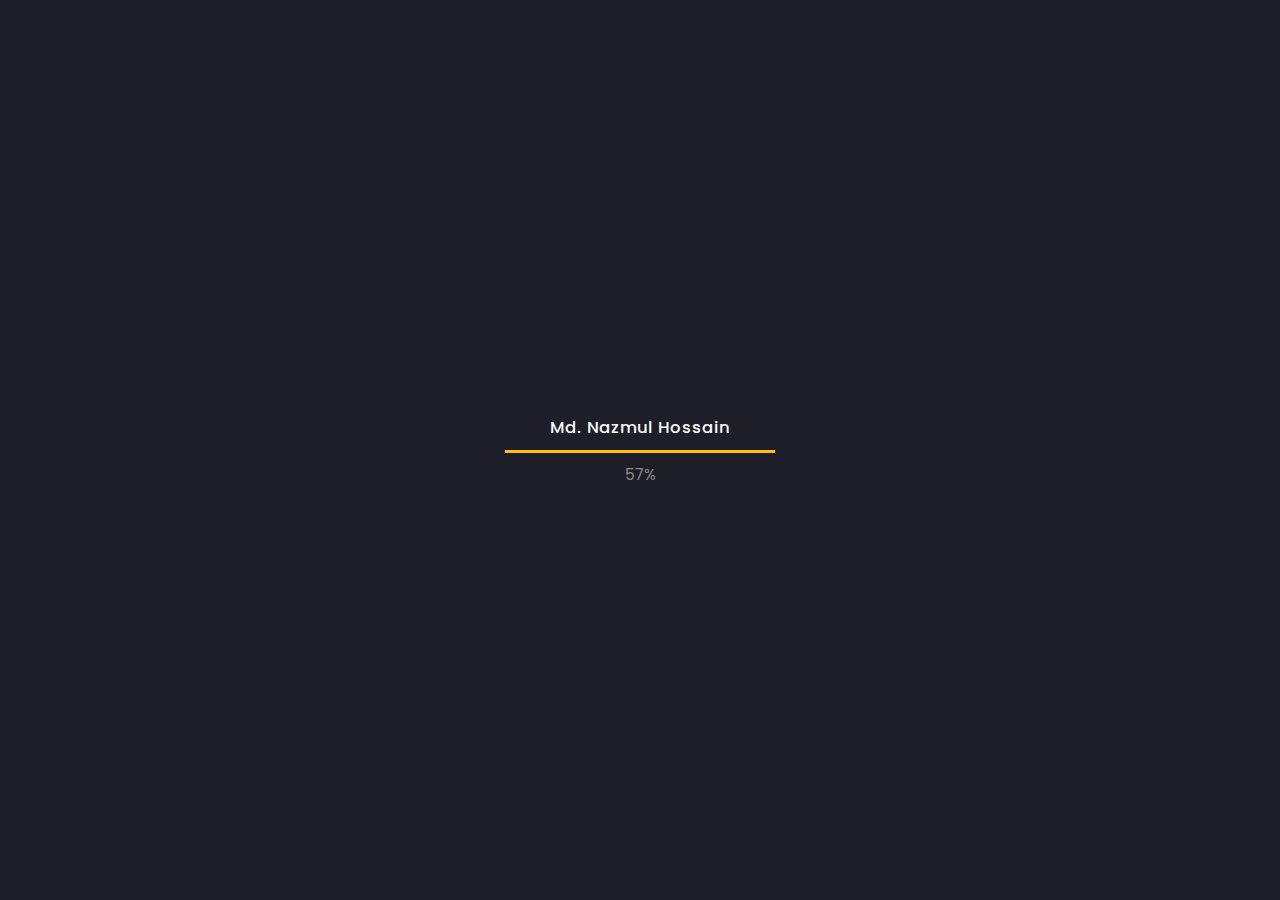
==== commit e48ab8be: "image optimization completed" ====
--- a/index.html
+++ b/index.html
@@ -74,7 +74,7 @@
                     <div class="big-card">
                         <h1>Hi,<br> I am <span>Md. Nazmul Hossain</span>,<br> A Competitive Programmer<br> & Passionate Web Developer</h1>
                         <button><a href="img/Resume-Md_Nazmul_Hossain.pdf" download>DOWNLOAD RESUME <i class="fa-solid fa-download"></i></a></button>
-                        <img src="img/nazmul1.png" alt="nazmul">
+                        <img src="img/nazmul-black-white.png" alt="nazmul">
                     </div>
                 </div>
                 
@@ -848,7 +848,7 @@
                         <div class="card-wrapper">
                             <div class="project-screenshots">
                                 <div class="project-screenshots-wrapper">
-                                    <img src="img/chat-app-home-page 1.png" alt="chat app home page">
+                                    <img src="img/chat-app-home-page.png" alt="chat app home page">
                                     <img src="img/chat-app-conversation.png" alt="chat app conversation">
                                     <img src="img/chat-app-autocomplete.png" alt="chat app autocomplete">
                                     <img src="img/chat-app-signup.png" alt="chat app signup">
@@ -872,7 +872,8 @@
                     <div class="card">
                         <div class="card-wrapper">
                             <div class="project-screenshot">
-                                <img src="img/lm.png" alt="portfolio">
+                                <img src="img/my-portfolio-light.png" alt="portfolio-light">
+                                <img src="img/my-portfolio-dark.png" alt="portfolio-dark">
                             </div>
 
                             <h4>My Portfolio</h4>
--- a/css/style.min.css
+++ b/css/style.min.css
@@ -1 +1 @@
-@import"https://fonts.googleapis.com/css2?family=Poppins:ital,wght@0,100;0,200;0,300;0,400;0,500;0,600;0,700;0,800;0,900;1,100;1,200;1,300;1,400;1,500;1,600;1,700;1,800;1,900&display=swap";:root{--dark-body-background-color: #191923;--dark-main-background-color: #1e1e28;--dark-card-background-color: linear-gradient(159deg, rgba(37, 37, 50, 0.98) 0%, rgba(35, 35, 45, 0.98) 100%);--dark-heading-text-color: #fafafc;--dark-paragraph-text-color: #8c8c8e;--light-body-background-color: lightgray;--light-main-background-color: #e2e2e2;--light-card-background-color: #fefefe;--light-heading-text-color: #000000;--light-paragraph-text-color: #707070;--link-color: #069c7a;--link-hover-color: #00BC91;--padding-15px: 15px;--padding-30px: 30px}*{margin:0;padding:0;box-sizing:border-box}#preloader{background-color:var(--dark-main-background-color);width:100%;height:100%;position:fixed;z-index:6;display:flex;flex-direction:column;gap:10px;align-items:center;justify-content:center;font-family:"Poppins",sans-serif}#preloader div:first-child{color:var(--dark-heading-text-color);font-size:17px;font-weight:500;letter-spacing:1px}#preloader #progress-bar{width:280px;height:3px;background-color:var(--dark-body-background-color)}#preloader #progress-bar #progress-bar-fill{width:0;height:100%;background-color:#ffc107;transition:width 1.3s ease-in-out}#preloader #progress-percentage{color:var(--dark-paragraph-text-color);font-size:16px}#preloader.fade-out-oader{opacity:0;transition:opacity .5s ease-in-out}#preloader.fade-out-oader div{display:none}header#mobile-top-bar{background-color:#20202a;box-shadow:0 2px 7px 0 rgba(15,15,20,.2)}.main-container{background-color:var(--dark-body-background-color);font-family:"Poppins",sans-serif;font-weight:400;letter-spacing:.6px;padding:15px 0 15px 40px;height:100vh}.main-container .column{float:left}.main-container aside{width:300px;height:100%}.main-container aside #sidebar-show-hide-button i{color:var(--dark-paragraph-text-color);cursor:pointer;transition:all .5s ease-in-out}.main-container aside #sidebar-show-hide-button:hover i{color:var(--dark-heading-text-color)}.main-container aside #profile{background:linear-gradient(159deg, rgba(37, 37, 50, 0.98) 0%, rgba(35, 35, 45, 0.98) 100%);height:41.5%;padding:0 var(--padding-30px)}.main-container aside #profile #name_img{display:flex;flex-direction:column;align-items:center}.main-container aside #profile #name_img img{height:100px;width:100px;border-radius:50%;margin-top:20px;margin-bottom:5px}.main-container aside #profile #name_img span{color:var(--dark-heading-text-color);font-size:18px;font-weight:500}.main-container aside #profile #textTyping{text-align:center}.main-container aside #profile #textTyping span{color:var(--link-hover-color);font-size:14px}.main-container aside #profile #user-info{margin-top:20px;padding-top:5px;border-top:1px solid #37393a}.main-container aside #profile #user-info ul{list-style-type:none}.main-container aside #profile #user-info ul li{font-size:13px;color:var(--dark-paragraph-text-color);display:flex;margin:6px 0}.main-container aside #profile #user-info ul li .flex-1{color:var(--dark-heading-text-color);font-weight:500;flex:1 1 0%}.main-container aside nav{background-color:#20202a;padding:20px;height:52%}.main-container aside nav ul{list-style-type:none;display:flex;flex-direction:column;justify-content:space-between;height:100%}.main-container aside nav ul li a{text-decoration:none;font-size:15px;color:rgba(250,250,250,.9);font-weight:500;display:inline-block;padding:5px 20px;transition:all .3s ease}.main-container aside nav ul li a i{margin-right:13px}.main-container aside nav ul li a:hover{color:var(--link-hover-color)}.main-container aside nav ul li a.active{color:var(--link-hover-color)}.main-container aside #accounts{background:linear-gradient(159deg, rgba(37, 37, 50, 0.98) 0%, rgba(35, 35, 45, 0.98) 100%);padding:0 30px;height:6.5%}.main-container aside #accounts ul{list-style-type:none;width:100%;height:100%;display:flex;align-items:center;justify-content:space-between}.main-container aside #accounts ul li a{text-decoration:none;font-size:22px;color:rgba(250,250,250,.9);transition:all .3s ease}.main-container aside #accounts ul li a:hover{color:var(--link-hover-color)}.main-container main{background-color:var(--dark-main-background-color);width:calc(100% - 300px);height:100%;overflow:auto;padding:0 15px;padding-right:45px;font-size:15px;color:var(--dark-paragraph-text-color);position:relative}.main-container main section h2{color:var(--dark-heading-text-color);font-size:20px;font-weight:300;padding:var(--padding-15px)}.main-container main section h2 span{font-weight:600;color:var(--link-hover-color)}.main-container main section .big-card-container{padding:var(--padding-15px)}.main-container main section .big-card-container .big-card{background:var(--dark-card-background-color);box-shadow:0 2px 7px 0 rgba(15,15,20,.2);padding:var(--padding-30px)}.main-container main section .card-container{display:flex;flex-wrap:wrap}.main-container main section .card-container .card{flex:0 0 33.33333%;padding:var(--padding-15px)}.main-container main section .card-container .card .card-wrapper{background:var(--dark-card-background-color);box-shadow:0 2px 7px 0 rgba(15,15,20,.2);padding:var(--padding-30px);height:100%;display:flex;flex-direction:column}.main-container main section .card-container .card .card-wrapper .logo{text-align:center;margin-bottom:5px;height:-moz-fit-content;height:fit-content}.main-container main section .card-container .card .card-wrapper .logo svg,.main-container main section .card-container .card .card-wrapper .logo img{height:70px;transition:transform 0s}.main-container main section .card-container .card .card-wrapper .logo img{border-radius:10px}.main-container main section .card-container .card .card-wrapper .logo.toph img{background-color:#e2e2e2;padding:10px 5px}.main-container main section .card-container .card .card-wrapper h4{color:var(--dark-heading-text-color);font-size:16.5px;font-weight:500;text-align:center;margin-bottom:15px}.main-container main section .card-container .card .card-wrapper .summary{margin-bottom:15px;display:flex;justify-content:space-between;line-height:1.5;transition:all .5s ease-in-out}.main-container main section .card-container .card .card-wrapper .summary b{font-weight:600}.main-container main section .card-container .card .card-wrapper a{margin-top:auto;text-decoration:none;color:var(--link-color);font-weight:600;letter-spacing:1.5px;transition:all .5s ease-in-out;font-size:14px;display:flex;align-items:center;width:-moz-fit-content;width:fit-content}.main-container main section .card-container .card .card-wrapper a span{margin-left:4px;transition:all .5s ease-in-out;font-size:16px}.main-container main section .card-container .card .card-wrapper a:hover{color:var(--link-hover-color);text-shadow:0 0 1px var(--link-hover-color)}.main-container main section .card-container .card .card-wrapper a:hover span{margin-left:7px}.main-container main section .card-container .card .card-wrapper:hover .logo svg,.main-container main section .card-container .card .card-wrapper:hover .logo img{transition:transform 1.3s ease;transform:rotateY(360deg)}.main-container main section .card-container .card .card-wrapper:hover a{color:var(--link-hover-color)}.main-container main section .card-container .card .card-wrapper:hover .summary{color:var(--dark-heading-text-color);opacity:.8}.main-container main #home{height:98%;margin-bottom:0}.main-container main #home .big-card-container{padding-top:0;height:86.5%}.main-container main #home .big-card-container .big-card{background:linear-gradient(159deg, rgba(37, 37, 50, 0.98) 0%, rgba(35, 35, 45, 0.98) 100%);box-shadow:0 0 2px 0 rgba(15,15,20,.2);height:100%;position:relative;color:var(--dark-heading-text-color);overflow-x:hidden;padding:0}.main-container main #home .big-card-container .big-card h1{position:absolute;top:70px;left:50px;font-size:35px;font-weight:800}.main-container main #home .big-card-container .big-card h1 span{color:var(--link-hover-color)}.main-container main #home .big-card-container .big-card button{position:absolute;bottom:50px;left:50px;background-color:var(--link-color);border:none;width:-moz-fit-content;width:fit-content;transition:all .5s ease}.main-container main #home .big-card-container .big-card button a{display:block;padding:15px;text-decoration:none;color:#fafafc;font-size:15px;font-weight:600;letter-spacing:1px}.main-container main #home .big-card-container .big-card button:hover{background-color:var(--link-hover-color)}.main-container main #home .big-card-container .big-card img{width:400px;position:absolute;bottom:0;right:-202px}.main-container main #home #overview{margin-top:1.5%;padding:0 15px;display:flex;justify-content:space-between}.main-container main #home #overview p{color:var(--dark-heading-text-color);font-size:16px;font-weight:600;display:flex;flex-direction:column}.main-container main #home #overview p .counter{color:var(--link-hover-color);font-size:30px}.main-container main #about .big-card-container .big-card{display:flex;justify-content:space-between}.main-container main #about .big-card-container .big-card div:first-child{width:60%;display:flex;flex-direction:column;gap:15px}.main-container main #about .big-card-container .big-card div:first-child h3{font-size:28px}.main-container main #about .big-card-container .big-card div:first-child h3 span{color:var(--link-hover-color)}.main-container main #about .big-card-container .big-card div:first-child p{text-align:justify}.main-container main #about .big-card-container .big-card div:last-child{position:relative;width:33%;color:var(--dark-heading-text-color)}.main-container main #about .big-card-container .big-card div:last-child p{padding:12px 0;border-bottom:1px solid rgba(250,250,250,.12)}.main-container main #about .big-card-container .big-card div:last-child p span{font-weight:600}.main-container main #about .big-card-container .big-card div:last-child p a{text-decoration:none;color:var(--link-color)}.main-container main #about .big-card-container .big-card div:last-child p a:hover{color:var(--link-hover-color)}.main-container main #about .big-card-container .big-card div:last-child button{position:absolute;bottom:0;background-color:var(--link-color);border:none;width:-moz-fit-content;width:fit-content;transition:all .5s ease}.main-container main #about .big-card-container .big-card div:last-child button a{display:block;padding:15px;text-decoration:none;color:#fafafc;font-size:15px;font-weight:600;letter-spacing:1px}.main-container main #about .big-card-container .big-card div:last-child button:hover{background-color:var(--link-hover-color)}.main-container main #education .timeline-container{padding:var(--padding-15px)}.main-container main #education .timeline-container .timeline{position:relative}.main-container main #education .timeline-container .timeline .timeline-item{position:relative}.main-container main #education .timeline-container .timeline .timeline-item .timeline-mark{position:absolute;top:8px;left:0;width:15px;height:15px;border-radius:50%;border:solid 3px var(--link-hover-color);background-color:var(--dark-main-background-color);box-shadow:0 2px 7px 0 rgba(15,15,20,.2)}.main-container main #education .timeline-container .timeline .timeline-item .timeline-content{position:relative;margin-left:45px;background:var(--dark-card-background-color);box-shadow:0 2px 7px 0 rgba(15,15,20,.2);padding:var(--padding-30px);margin-bottom:30px;display:flex;flex-direction:column}.main-container main #education .timeline-container .timeline .timeline-item .timeline-content .timeline-content-header{margin-bottom:15px;display:flex;justify-content:space-between}.main-container main #education .timeline-container .timeline .timeline-item .timeline-content .timeline-content-header div:first-child h4{color:var(--dark-heading-text-color);font-size:18px;font-weight:600}.main-container main #education .timeline-container .timeline .timeline-item .timeline-content .timeline-content-header div:first-child p{font-size:17px;color:var(--link-color)}.main-container main #education .timeline-container .timeline .timeline-item .timeline-content .timeline-content-header .duration .date{background-color:var(--dark-body-background-color);padding:5px 15px;border-radius:20px;color:#646466}.main-container main #education .timeline-container .timeline .timeline-item .timeline-content .institution-summary{text-align:justify}.main-container main #education .timeline-container .timeline .timeline-item .timeline-content .institution-summary a{float:right;margin-left:20px}.main-container main #education .timeline-container .timeline .timeline-item .timeline-content .institution-summary a img{width:80px}.main-container main #education .timeline-container .timeline .timeline-item .timeline-content .institution-summary a img.round-image{border-radius:50%}.main-container main #education .timeline-container .timeline .timeline-item .timeline-content.ssc{margin-bottom:0}.main-container main #education .timeline-container .timeline .timeline-item .timeline-content::before{content:"";height:10px;width:10px;background-color:rgba(37,37,50,.98);transform:rotate(135deg);position:absolute;top:11px;left:-5px}.main-container main #education .timeline-container .timeline .timeline-item:hover .timeline-mark span{position:absolute;width:100%;height:100%;background-color:var(--dark-main-background-color);border-radius:50%;z-index:1}.main-container main #education .timeline-container .timeline .timeline-item:hover .timeline-mark::before{content:"";height:100%;width:100%;background-color:var(--link-hover-color);position:absolute;border-radius:50%;opacity:.7}.main-container main #education .timeline-container .timeline .timeline-item:hover .timeline-mark::before{animation:pulse 1s ease-out infinite}@keyframes pulse{100%{transform:scale(2.6);opacity:0}}.main-container main #education .timeline-container .timeline::before{content:"";position:absolute;top:10px;left:5px;height:calc(100% - 10px);width:5px;background-color:var(--dark-body-background-color)}.main-container main #skills .skill-category h3{padding:0 15px;font-size:17px;font-weight:600}.main-container main #skills .skill-category .card-container .card{flex:0 0 25%}.main-container main #skills .skill-category .card-container .card .card-wrapper{padding:18px}.main-container main #skills .skill-category .card-container .card .card-wrapper .logo{height:45px}.main-container main #skills .skill-category .card-container .card .card-wrapper .logo svg,.main-container main #skills .skill-category .card-container .card .card-wrapper .logo img{height:100%}.main-container main #skills .skill-category .card-container .card .card-wrapper h4{margin-bottom:0}.main-container main #programming .card-container .card .card-wrapper .logo.toph img{background-color:#e2e2e2;padding:10px 5px}.main-container main #achievements .card-container .card .card-wrapper h4{height:50px}.main-container main #achievements .card-container .card .card-wrapper .logo.ncpc_ju img{background-color:#f8f7f7;padding:7px}.main-container main #achievements .card-container .card .card-wrapper .logo.cpu img{background-color:#f8f7f7;padding:3px;border-radius:5px}.main-container main #projects .card-container .card{flex:0 0 50%}.main-container main #projects .card-container .card .card-wrapper .project-screenshots{overflow:hidden;margin-bottom:20px}.main-container main #projects .card-container .card .card-wrapper .project-screenshots .project-screenshots-wrapper{display:flex;transition:transform .2s ease-in-out}.main-container main #projects .card-container .card .card-wrapper .project-screenshots .project-screenshots-wrapper img{width:100%}.main-container main #projects .card-container .card .card-wrapper .project-screenshots .project-screenshots-wrapper:hover{animation:slide 8s infinite}@keyframes slide{0%{transform:translateX(0)}16%{transform:translateX(0)}21%{transform:translateX(-100%)}37%{transform:translateX(-100%)}42%{transform:translateX(-200%)}58%{transform:translateX(-200%)}63%{transform:translateX(-300%)}79%{transform:translateX(-300%)}84%{transform:translateX(-400%)}100%{transform:translateX(-400%)}}.main-container main #projects .card-container .card .card-wrapper .project-screenshot{width:100%;height:250px;overflow:hidden;margin-bottom:20px}.main-container main #projects .card-container .card .card-wrapper .project-screenshot img{width:100%;height:100%;-o-object-fit:cover;object-fit:cover;-o-object-position:top center;object-position:top center;transition:all .2s ease-in-out}.main-container main #projects .card-container .card .card-wrapper .project-screenshot img:hover{-o-object-position:bottom center;object-position:bottom center;transition:all 3s linear}.main-container main #projects .card-container .card .card-wrapper .summary{flex-direction:column;gap:10px}.main-container main #projects .card-container .card .card-wrapper .links{display:flex;justify-content:space-between;margin-top:auto}.main-container main #projects .card-container .card .card-wrapper .links a:nth-child(2){width:105px}.main-container main #contact .big-card p{text-align:center;margin-bottom:30px}.main-container main #contact .big-card #contact-wrapper{display:flex}.main-container main #contact .big-card #contact-wrapper #contact-info{width:45%}.main-container main #contact .big-card #contact-wrapper #contact-info .contact-group{margin-bottom:10px;display:flex;gap:20px;width:-moz-fit-content;width:fit-content}.main-container main #contact .big-card #contact-wrapper #contact-info .contact-group div:first-child{width:45px;height:45px;border:2px solid var(--link-hover-color);border-radius:50%;display:flex;align-items:center;justify-content:center;transition:all .5s ease-in-out}.main-container main #contact .big-card #contact-wrapper #contact-info .contact-group div:first-child i{font-size:18px;color:var(--link-hover-color);transition:all .5s ease-in-out}.main-container main #contact .big-card #contact-wrapper #contact-info .contact-group div:last-child h4{font-size:18px;font-weight:400;color:var(--dark-heading-text-color)}.main-container main #contact .big-card #contact-wrapper #contact-info .contact-group:hover div:first-child{background-color:var(--link-hover-color)}.main-container main #contact .big-card #contact-wrapper #contact-info .contact-group:hover div:first-child i{color:#fff}.main-container main #contact .big-card #contact-wrapper #form-wrapper{width:55%}.main-container main #contact .big-card #contact-wrapper #form-wrapper form .form-group{position:relative;margin-bottom:30px}.main-container main #contact .big-card #contact-wrapper #form-wrapper form .form-group i{background:var(--dark-body-background-color);text-align:center;position:absolute;height:50px;width:50px;top:0;left:0;padding:0 15px;font-size:20px;line-height:50px}.main-container main #contact .big-card #contact-wrapper #form-wrapper form .form-group i.fa-envelope{height:100%}.main-container main #contact .big-card #contact-wrapper #form-wrapper form .form-group input,.main-container main #contact .big-card #contact-wrapper #form-wrapper form .form-group textarea{background:var(--dark-main-background-color);width:100%;height:50px;padding:0 15px 0 65px;border:none;color:var(--dark-heading-text-color);font-size:16px}.main-container main #contact .big-card #contact-wrapper #form-wrapper form .form-group input:focus,.main-container main #contact .big-card #contact-wrapper #form-wrapper form .form-group textarea:focus{outline:none}.main-container main #contact .big-card #contact-wrapper #form-wrapper form .form-group textarea{resize:vertical;min-height:130px;padding-top:15px;display:block}.main-container main #contact .big-card #contact-wrapper #form-wrapper form button{background-color:var(--link-color);color:var(--dark-heading-text-color);font-size:15px;font-weight:600;padding:10px 30px;border:none;letter-spacing:1px;cursor:pointer;transition:all .5s ease}.main-container main #contact .big-card #contact-wrapper #form-wrapper form button:hover{background-color:var(--link-hover-color)}.main-container main #contact .big-card #contact-wrapper #form-wrapper #status{position:fixed;top:25px;right:20px;z-index:1;border-radius:3px;display:none}.main-container main #contact .big-card #contact-wrapper #form-wrapper #status div:first-child{padding:10px 15px;font-weight:500}.main-container main #contact .big-card #contact-wrapper #form-wrapper #status div:last-child{height:3px;border-radius:5px;animation:timer 3s linear}@keyframes timer{0%{margin-left:0}100%{margin-left:100%}}.main-container main #contact .big-card #contact-wrapper #form-wrapper #status.success{display:block;background-color:#d1e7dd;color:green}.main-container main #contact .big-card #contact-wrapper #form-wrapper #status.success div:last-child{background-color:green}.main-container main #contact .big-card #contact-wrapper #form-wrapper #status.error{display:block;background-color:#f8d7da;color:#842029}.main-container main #contact .big-card #contact-wrapper #form-wrapper #status.error div:last-child{background-color:#842029}.main-container main #copyright .big-card-container{padding-bottom:0}.main-container main #copyright .big-card-container .big-card{text-align:center;font-weight:500;padding:15px}.main-container main #copyright .big-card-container .big-card .name{color:var(--link-hover-color)}.main-container main #hider{background-color:var(--dark-body-background-color);width:30px;height:calc(100vh - 30px);position:fixed;top:15px;right:17px}.main-container::after{content:"";clear:both;display:table}.main-container #theme{width:170px;position:fixed;top:45%;right:-170px;transition:all .5s ease-out}.main-container #theme #theme-wrapper{background-color:#fff;color:#000;padding:15px 20px;position:relative}.main-container #theme #theme-wrapper #theme-changing-button{position:absolute;top:0;left:-40.5px}.main-container #theme #theme-wrapper #theme-changing-button div{background-color:#555;color:#fff;padding:9px 12px;border-radius:5px 0 0 5px;cursor:pointer}.main-container #theme #theme-wrapper #theme-changing-button div i{transition:all .3s ease-in-out}.main-container #theme #theme-wrapper #theme-changing-button div:hover i{transform:rotate(45deg)}.main-container #theme #theme-wrapper h5{font-size:17px;font-weight:500;text-align:center;margin-bottom:10px}.main-container #theme #theme-wrapper #color-switcher{margin-bottom:10px}.main-container #theme #theme-wrapper #color-switcher div{display:flex;flex-wrap:wrap;gap:5px;justify-content:space-between}.main-container #theme #theme-wrapper #color-switcher div .color{width:25px;height:25px;margin-bottom:7px;transition:all .3s ease-in-out}.main-container #theme #theme-wrapper #color-switcher div .color span{display:block;width:100%;height:100%;border-radius:50%;cursor:pointer}.main-container #theme #theme-wrapper #color-switcher div .color span.yellow{background-color:#ffc107}.main-container #theme #theme-wrapper #color-switcher div .color span.caribbean-green{background-color:#00bc91}.main-container #theme #theme-wrapper #color-switcher div .color span.orange{background-color:#ff7004}.main-container #theme #theme-wrapper #color-switcher div .color span.punch{background-color:#dc3545}.main-container #theme #theme-wrapper #color-switcher div .color span.purple{background-color:#6f42c1}.main-container #theme #theme-wrapper #color-switcher div .color span.green{background-color:#28a745}.main-container #theme #theme-wrapper #color-switcher div .color span.violet{background-color:#803790}.main-container #theme #theme-wrapper #color-switcher div .color span.cyan{background-color:#0dcaf0}.main-container #theme #theme-wrapper #color-switcher div .color.color-applyed{padding:3px}.main-container #theme #theme-wrapper #theme-mode div{display:flex;justify-content:space-between}.main-container #theme #theme-wrapper #theme-mode div button{font-size:20px;padding:5px 20px;border:none;border-radius:5px;cursor:pointer}.main-container #theme #theme-wrapper #theme-mode div button:first-child{background-color:#2d2d3a;color:#fafafc}.main-container #theme #theme-wrapper #theme-mode div button:first-child:hover{color:#fff}.main-container #theme #theme-wrapper #theme-mode div button:last-child{background-color:#e9e9e9;color:#ffc107}.main-container #theme.show-them-window{right:0}.main-container #blur{top:0;left:0;position:absolute;width:100vw;height:100vh;background-color:rgba(30,30,40,.88);z-index:2;display:none}.main-container #blur.add-blur{display:block}body.light-theme header#mobile-top-bar{background-color:var(--light-card-background-color)}body.light-theme .main-container{background-color:var(--light-body-background-color)}body.light-theme .main-container aside #sidebar-show-hide-button i{color:var(--light-paragraph-text-color)}body.light-theme .main-container aside #sidebar-show-hide-button:hover i{color:var(--light-heading-text-color)}body.light-theme .main-container aside #profile{background:#fefefe}body.light-theme .main-container aside #profile #name_img span{color:var(--light-heading-text-color)}body.light-theme .main-container aside #profile #user-info{border-top:1px solid #e6e6e6}body.light-theme .main-container aside #profile #user-info ul li{color:var(--light-paragraph-text-color)}body.light-theme .main-container aside #profile #user-info ul li .flex-1{color:var(--light-heading-text-color)}body.light-theme .main-container aside nav{background-color:#f3f3f3}body.light-theme .main-container aside nav ul li a{color:rgba(0,0,0,.9)}body.light-theme .main-container aside nav ul li a:hover{color:var(--link-hover-color)}body.light-theme .main-container aside nav ul li a.active{color:var(--link-hover-color)}body.light-theme .main-container aside #accounts{background:#fefefe}body.light-theme .main-container aside #accounts ul li a{color:rgba(0,0,0,.9)}body.light-theme .main-container aside #accounts ul li a:hover{color:var(--link-hover-color)}body.light-theme .main-container main{background-color:var(--light-main-background-color);color:var(--light-paragraph-text-color)}body.light-theme .main-container main section h2{color:var(--light-heading-text-color)}body.light-theme .main-container main section .big-card-container .big-card{background:var(--light-card-background-color)}body.light-theme .main-container main section .card-container .card .card-wrapper{background:var(--light-card-background-color)}body.light-theme .main-container main section .card-container .card .card-wrapper h4{color:var(--light-heading-text-color)}body.light-theme .main-container main section .card-container .card .card-wrapper:hover .summary{color:var(--light-heading-text-color);opacity:.9}body.light-theme .main-container main #home .big-card-container .big-card{background:var(--light-card-background-color);color:var(--light-heading-text-color)}body.light-theme .main-container main #home #overview p{color:var(--light-heading-text-color)}body.light-theme .main-container main #about .big-card-container .big-card div:last-child{color:var(--light-heading-text-color)}body.light-theme .main-container main #about .big-card-container .big-card div:last-child p{border-bottom:1px solid #e6e6e6}body.light-theme .main-container main #education .timeline-container .timeline .timeline-item .timeline-mark{background-color:var(--light-main-background-color)}body.light-theme .main-container main #education .timeline-container .timeline .timeline-item .timeline-content{background:var(--light-card-background-color)}body.light-theme .main-container main #education .timeline-container .timeline .timeline-item .timeline-content .timeline-content-header div:first-child h4{color:var(--light-heading-text-color)}body.light-theme .main-container main #education .timeline-container .timeline .timeline-item .timeline-content .timeline-content-header .duration .date{background-color:#d6d6d6;color:var(--light-paragraph-text-color)}body.light-theme .main-container main #education .timeline-container .timeline .timeline-item .timeline-content::before{background-color:var(--light-card-background-color)}body.light-theme .main-container main #education .timeline-container .timeline .timeline-item:hover .timeline-mark span{background-color:var(--light-main-background-color)}body.light-theme .main-container main #education .timeline-container .timeline::before{background-color:var(--light-body-background-color)}body.light-theme .main-container main #programming .card-container .card .card-wrapper .logo.atcoder svg .cls-1{fill:#fff}body.light-theme .main-container main #programming .card-container .card .card-wrapper .logo.atcoder svg .cls-2{fill:#231815}body.light-theme .main-container main #achievements .card-container .card .card-wrapper .logo.ncpc_ju img{background-color:rgba(0,0,0,0)}body.light-theme .main-container main #achievements .card-container .card .card-wrapper .logo.cpu img{background-color:rgba(0,0,0,0)}body.light-theme .main-container main #contact .big-card #contact-wrapper #contact-info .contact-group div h4{color:var(--light-heading-text-color)}body.light-theme .main-container main #contact .big-card #contact-wrapper #form-wrapper form .form-group i{background:silver}body.light-theme .main-container main #contact .big-card #contact-wrapper #form-wrapper form .form-group input,body.light-theme .main-container main #contact .big-card #contact-wrapper #form-wrapper form .form-group textarea{background:#e3e3e3;color:var(--light-heading-text-color)}body.light-theme .main-container main #contact .big-card #contact-wrapper #form-wrapper form button{color:#fafafc}body.light-theme .main-container main #hider{background-color:var(--light-body-background-color)}body.light-theme .main-container #theme #theme-wrapper{color:#fafafc;background-color:#191923}+@import"https://fonts.googleapis.com/css2?family=Poppins:ital,wght@0,100;0,200;0,300;0,400;0,500;0,600;0,700;0,800;0,900;1,100;1,200;1,300;1,400;1,500;1,600;1,700;1,800;1,900&display=swap";:root{--dark-body-background-color: #191923;--dark-main-background-color: #1e1e28;--dark-card-background-color: linear-gradient(159deg, rgba(37, 37, 50, 0.98) 0%, rgba(35, 35, 45, 0.98) 100%);--dark-heading-text-color: #fafafc;--dark-paragraph-text-color: #8c8c8e;--light-body-background-color: lightgray;--light-main-background-color: #e2e2e2;--light-card-background-color: #fefefe;--light-heading-text-color: #000000;--light-paragraph-text-color: #707070;--link-color: #069c7a;--link-hover-color: #00BC91;--padding-15px: 15px;--padding-30px: 30px}*{margin:0;padding:0;box-sizing:border-box}#preloader{background-color:var(--dark-main-background-color);width:100%;height:100%;position:fixed;z-index:6;display:flex;flex-direction:column;gap:10px;align-items:center;justify-content:center;font-family:"Poppins",sans-serif}#preloader div:first-child{color:var(--dark-heading-text-color);font-size:17px;font-weight:500;letter-spacing:1px}#preloader #progress-bar{width:280px;height:3px;background-color:var(--dark-body-background-color)}#preloader #progress-bar #progress-bar-fill{width:0;height:100%;background-color:#ffc107;transition:width 1.3s ease-in-out}#preloader #progress-percentage{color:var(--dark-paragraph-text-color);font-size:16px}#preloader.fade-out-oader{opacity:0;transition:opacity .5s ease-in-out}#preloader.fade-out-oader div{display:none}header#mobile-top-bar{background-color:#20202a;box-shadow:0 2px 7px 0 rgba(15,15,20,.2)}.main-container{background-color:var(--dark-body-background-color);font-family:"Poppins",sans-serif;font-weight:400;letter-spacing:.6px;padding:15px 0 15px 40px;height:100vh}.main-container .column{float:left}.main-container aside{width:300px;height:100%}.main-container aside #sidebar-show-hide-button i{color:var(--dark-paragraph-text-color);cursor:pointer;transition:all .5s ease-in-out}.main-container aside #sidebar-show-hide-button:hover i{color:var(--dark-heading-text-color)}.main-container aside #profile{background:linear-gradient(159deg, rgba(37, 37, 50, 0.98) 0%, rgba(35, 35, 45, 0.98) 100%);height:41.5%;padding:0 var(--padding-30px)}.main-container aside #profile #name_img{display:flex;flex-direction:column;align-items:center}.main-container aside #profile #name_img img{height:100px;width:100px;border-radius:50%;margin-top:20px;margin-bottom:5px}.main-container aside #profile #name_img span{color:var(--dark-heading-text-color);font-size:18px;font-weight:500}.main-container aside #profile #textTyping{text-align:center}.main-container aside #profile #textTyping span{color:var(--link-hover-color);font-size:14px}.main-container aside #profile #user-info{margin-top:20px;padding-top:5px;border-top:1px solid #37393a}.main-container aside #profile #user-info ul{list-style-type:none}.main-container aside #profile #user-info ul li{font-size:13px;color:var(--dark-paragraph-text-color);display:flex;margin:6px 0}.main-container aside #profile #user-info ul li .flex-1{color:var(--dark-heading-text-color);font-weight:500;flex:1 1 0%}.main-container aside nav{background-color:#20202a;padding:20px;height:52%}.main-container aside nav ul{list-style-type:none;display:flex;flex-direction:column;justify-content:space-between;height:100%}.main-container aside nav ul li a{text-decoration:none;font-size:15px;color:rgba(250,250,250,.9);font-weight:500;display:inline-block;padding:5px 20px;transition:all .3s ease}.main-container aside nav ul li a i{margin-right:13px}.main-container aside nav ul li a:hover{color:var(--link-hover-color)}.main-container aside nav ul li a.active{color:var(--link-hover-color)}.main-container aside #accounts{background:linear-gradient(159deg, rgba(37, 37, 50, 0.98) 0%, rgba(35, 35, 45, 0.98) 100%);padding:0 var(--padding-30px);height:6.5%}.main-container aside #accounts ul{list-style-type:none;width:100%;height:100%;display:flex;align-items:center;justify-content:space-between}.main-container aside #accounts ul li a{text-decoration:none;font-size:22px;color:rgba(250,250,250,.9);transition:all .3s ease}.main-container aside #accounts ul li a:hover{color:var(--link-hover-color)}.main-container main{background-color:var(--dark-main-background-color);width:calc(100% - 300px);height:100%;overflow:auto;padding:0 15px;padding-right:45px;font-size:15px;color:var(--dark-paragraph-text-color);position:relative}.main-container main section h2{color:var(--dark-heading-text-color);font-size:20px;font-weight:300;padding:var(--padding-15px)}.main-container main section h2 span{font-weight:600;color:var(--link-hover-color)}.main-container main section .big-card-container{padding:var(--padding-15px)}.main-container main section .big-card-container .big-card{background:var(--dark-card-background-color);box-shadow:0 2px 7px 0 rgba(15,15,20,.2);padding:var(--padding-30px)}.main-container main section .card-container{display:flex;flex-wrap:wrap}.main-container main section .card-container .card{flex:0 0 33.33333%;padding:var(--padding-15px)}.main-container main section .card-container .card .card-wrapper{background:var(--dark-card-background-color);box-shadow:0 2px 7px 0 rgba(15,15,20,.2);padding:var(--padding-30px);height:100%;display:flex;flex-direction:column}.main-container main section .card-container .card .card-wrapper .logo{text-align:center;margin-bottom:5px;height:-moz-fit-content;height:fit-content}.main-container main section .card-container .card .card-wrapper .logo svg,.main-container main section .card-container .card .card-wrapper .logo img{height:70px;transition:transform 0s}.main-container main section .card-container .card .card-wrapper .logo img{border-radius:10px}.main-container main section .card-container .card .card-wrapper .logo.toph img{background-color:#e2e2e2;padding:10px 5px}.main-container main section .card-container .card .card-wrapper h4{color:var(--dark-heading-text-color);font-size:16.5px;font-weight:500;text-align:center;margin-bottom:15px}.main-container main section .card-container .card .card-wrapper .summary{margin-bottom:15px;display:flex;justify-content:space-between;line-height:1.5;transition:all .5s ease-in-out}.main-container main section .card-container .card .card-wrapper .summary b{font-weight:600}.main-container main section .card-container .card .card-wrapper a{margin-top:auto;text-decoration:none;color:var(--link-color);font-weight:600;letter-spacing:1.5px;transition:all .5s ease-in-out;font-size:14px;display:flex;align-items:center;width:-moz-fit-content;width:fit-content}.main-container main section .card-container .card .card-wrapper a span{margin-left:4px;transition:all .5s ease-in-out;font-size:16px}.main-container main section .card-container .card .card-wrapper a:hover{color:var(--link-hover-color);text-shadow:0 0 1px var(--link-hover-color)}.main-container main section .card-container .card .card-wrapper a:hover span{margin-left:7px}.main-container main section .card-container .card .card-wrapper:hover .logo svg,.main-container main section .card-container .card .card-wrapper:hover .logo img{transition:transform 1.3s ease;transform:rotateY(360deg)}.main-container main section .card-container .card .card-wrapper:hover a{color:var(--link-hover-color)}.main-container main section .card-container .card .card-wrapper:hover .summary{color:var(--dark-heading-text-color);opacity:.8}.main-container main #home{height:97%;margin-bottom:0}.main-container main #home .big-card-container{padding-top:10px;padding:0 var(--padding-15px);height:86%}.main-container main #home .big-card-container .big-card{background:linear-gradient(159deg, rgba(37, 37, 50, 0.98) 0%, rgba(35, 35, 45, 0.98) 100%);box-shadow:0 0 2px 0 rgba(15,15,20,.2);height:100%;position:relative;color:var(--dark-heading-text-color);overflow-x:hidden;padding:0}.main-container main #home .big-card-container .big-card h1{position:absolute;top:70px;left:50px;font-size:35px;font-weight:800}.main-container main #home .big-card-container .big-card h1 span{color:var(--link-hover-color)}.main-container main #home .big-card-container .big-card button{position:absolute;bottom:50px;left:50px;background-color:var(--link-color);border:none;width:-moz-fit-content;width:fit-content;transition:all .5s ease}.main-container main #home .big-card-container .big-card button a{display:block;padding:15px;text-decoration:none;color:#fafafc;font-size:15px;font-weight:600;letter-spacing:1px}.main-container main #home .big-card-container .big-card button:hover{background-color:var(--link-hover-color)}.main-container main #home .big-card-container .big-card img{width:400px;position:absolute;bottom:0;right:-202px}.main-container main #home #overview{margin-top:1.5%;padding:0 15px;display:flex;justify-content:space-between}.main-container main #home #overview p{color:var(--dark-heading-text-color);font-size:16px;font-weight:600;display:flex;flex-direction:column}.main-container main #home #overview p .counter{color:var(--link-hover-color);font-size:30px}.main-container main #about .big-card-container .big-card{display:flex;justify-content:space-between}.main-container main #about .big-card-container .big-card div:first-child{width:60%;display:flex;flex-direction:column;gap:15px}.main-container main #about .big-card-container .big-card div:first-child h3{font-size:28px}.main-container main #about .big-card-container .big-card div:first-child h3 span{color:var(--link-hover-color)}.main-container main #about .big-card-container .big-card div:first-child p{text-align:justify}.main-container main #about .big-card-container .big-card div:last-child{position:relative;width:33%;color:var(--dark-heading-text-color)}.main-container main #about .big-card-container .big-card div:last-child p{padding:12px 0;border-bottom:1px solid rgba(250,250,250,.12)}.main-container main #about .big-card-container .big-card div:last-child p span{font-weight:600}.main-container main #about .big-card-container .big-card div:last-child p a{text-decoration:none;color:var(--link-color)}.main-container main #about .big-card-container .big-card div:last-child p a:hover{color:var(--link-hover-color)}.main-container main #about .big-card-container .big-card div:last-child button{position:absolute;bottom:0;background-color:var(--link-color);border:none;width:-moz-fit-content;width:fit-content;transition:all .5s ease}.main-container main #about .big-card-container .big-card div:last-child button a{display:block;padding:15px;text-decoration:none;color:#fafafc;font-size:15px;font-weight:600;letter-spacing:1px}.main-container main #about .big-card-container .big-card div:last-child button:hover{background-color:var(--link-hover-color)}.main-container main #education .timeline-container{padding:var(--padding-15px)}.main-container main #education .timeline-container .timeline{position:relative}.main-container main #education .timeline-container .timeline .timeline-item{position:relative}.main-container main #education .timeline-container .timeline .timeline-item .timeline-mark{position:absolute;top:8px;left:0;width:15px;height:15px;border-radius:50%;border:solid 3px var(--link-hover-color);background-color:var(--dark-main-background-color);box-shadow:0 2px 7px 0 rgba(15,15,20,.2)}.main-container main #education .timeline-container .timeline .timeline-item .timeline-content{position:relative;margin-left:45px;background:var(--dark-card-background-color);box-shadow:0 2px 7px 0 rgba(15,15,20,.2);padding:var(--padding-30px);margin-bottom:30px;display:flex;flex-direction:column}.main-container main #education .timeline-container .timeline .timeline-item .timeline-content .timeline-content-header{margin-bottom:15px;display:flex;justify-content:space-between}.main-container main #education .timeline-container .timeline .timeline-item .timeline-content .timeline-content-header div:first-child h4{color:var(--dark-heading-text-color);font-size:18px;font-weight:600}.main-container main #education .timeline-container .timeline .timeline-item .timeline-content .timeline-content-header div:first-child p{font-size:17px;color:var(--link-color)}.main-container main #education .timeline-container .timeline .timeline-item .timeline-content .timeline-content-header .duration .date{background-color:var(--dark-body-background-color);padding:5px 15px;border-radius:20px;color:#646466}.main-container main #education .timeline-container .timeline .timeline-item .timeline-content .institution-summary{text-align:justify}.main-container main #education .timeline-container .timeline .timeline-item .timeline-content .institution-summary a{float:right;margin-left:20px}.main-container main #education .timeline-container .timeline .timeline-item .timeline-content .institution-summary a img{width:80px}.main-container main #education .timeline-container .timeline .timeline-item .timeline-content .institution-summary a img.round-image{border-radius:50%}.main-container main #education .timeline-container .timeline .timeline-item .timeline-content.ssc{margin-bottom:0}.main-container main #education .timeline-container .timeline .timeline-item .timeline-content::before{content:"";height:10px;width:10px;background-color:rgba(37,37,50,.98);transform:rotate(135deg);position:absolute;top:11px;left:-5px}.main-container main #education .timeline-container .timeline .timeline-item:hover .timeline-mark span{position:absolute;width:100%;height:100%;background-color:var(--dark-main-background-color);border-radius:50%;z-index:1}.main-container main #education .timeline-container .timeline .timeline-item:hover .timeline-mark::before{content:"";height:100%;width:100%;background-color:var(--link-hover-color);position:absolute;border-radius:50%;opacity:.7}.main-container main #education .timeline-container .timeline .timeline-item:hover .timeline-mark::before{animation:pulse 1s ease-out infinite}@keyframes pulse{100%{transform:scale(2.6);opacity:0}}.main-container main #education .timeline-container .timeline::before{content:"";position:absolute;top:10px;left:5px;height:calc(100% - 10px);width:5px;background-color:var(--dark-body-background-color)}.main-container main #skills .skill-category h3{padding:0 15px;font-size:17px;font-weight:600}.main-container main #skills .skill-category .card-container .card{flex:0 0 25%}.main-container main #skills .skill-category .card-container .card .card-wrapper{padding:18px}.main-container main #skills .skill-category .card-container .card .card-wrapper .logo{height:45px}.main-container main #skills .skill-category .card-container .card .card-wrapper .logo svg,.main-container main #skills .skill-category .card-container .card .card-wrapper .logo img{height:100%}.main-container main #skills .skill-category .card-container .card .card-wrapper h4{margin-bottom:0}.main-container main #programming .card-container .card .card-wrapper .logo.toph img{background-color:#e2e2e2;padding:10px 5px}.main-container main #achievements .card-container .card .card-wrapper h4{height:50px}.main-container main #achievements .card-container .card .card-wrapper .logo.ncpc_ju img{background-color:#f8f7f7;padding:7px}.main-container main #achievements .card-container .card .card-wrapper .logo.cpu img{background-color:#f8f7f7;padding:3px;border-radius:5px}.main-container main #projects .card-container .card{flex:0 0 50%}.main-container main #projects .card-container .card .card-wrapper .project-screenshots{overflow:hidden;margin-bottom:20px}.main-container main #projects .card-container .card .card-wrapper .project-screenshots .project-screenshots-wrapper{display:flex;transition:transform .2s ease-in-out}.main-container main #projects .card-container .card .card-wrapper .project-screenshots .project-screenshots-wrapper img{width:100%}.main-container main #projects .card-container .card .card-wrapper .project-screenshots .project-screenshots-wrapper:hover{animation:slide 8s infinite}@keyframes slide{0%{transform:translateX(0)}16%{transform:translateX(0)}21%{transform:translateX(-100%)}37%{transform:translateX(-100%)}42%{transform:translateX(-200%)}58%{transform:translateX(-200%)}63%{transform:translateX(-300%)}79%{transform:translateX(-300%)}84%{transform:translateX(-400%)}100%{transform:translateX(-400%)}}.main-container main #projects .card-container .card .card-wrapper .project-screenshot{width:100%;height:250px;overflow:hidden;margin-bottom:20px}.main-container main #projects .card-container .card .card-wrapper .project-screenshot img{width:100%;height:100%;-o-object-fit:cover;object-fit:cover;-o-object-position:top center;object-position:top center;transition:all .2s ease-in-out}.main-container main #projects .card-container .card .card-wrapper .project-screenshot img:hover{-o-object-position:bottom center;object-position:bottom center;transition:all 3s linear}.main-container main #projects .card-container .card .card-wrapper .project-screenshot img:last-child{display:none}.main-container main #projects .card-container .card .card-wrapper .summary{flex-direction:column;gap:10px}.main-container main #projects .card-container .card .card-wrapper .links{display:flex;justify-content:space-between;margin-top:auto}.main-container main #projects .card-container .card .card-wrapper .links a:nth-child(2){width:105px}.main-container main #contact .big-card p{text-align:center;margin-bottom:30px}.main-container main #contact .big-card #contact-wrapper{display:flex}.main-container main #contact .big-card #contact-wrapper #contact-info{width:45%}.main-container main #contact .big-card #contact-wrapper #contact-info .contact-group{margin-bottom:10px;display:flex;gap:20px;width:-moz-fit-content;width:fit-content}.main-container main #contact .big-card #contact-wrapper #contact-info .contact-group div:first-child{width:45px;height:45px;border:2px solid var(--link-hover-color);border-radius:50%;display:flex;align-items:center;justify-content:center;transition:all .5s ease-in-out}.main-container main #contact .big-card #contact-wrapper #contact-info .contact-group div:first-child i{font-size:18px;color:var(--link-hover-color);transition:all .5s ease-in-out}.main-container main #contact .big-card #contact-wrapper #contact-info .contact-group div:last-child h4{font-size:18px;font-weight:400;color:var(--dark-heading-text-color)}.main-container main #contact .big-card #contact-wrapper #contact-info .contact-group:hover div:first-child{background-color:var(--link-hover-color)}.main-container main #contact .big-card #contact-wrapper #contact-info .contact-group:hover div:first-child i{color:#fff}.main-container main #contact .big-card #contact-wrapper #form-wrapper{width:55%}.main-container main #contact .big-card #contact-wrapper #form-wrapper form .form-group{position:relative;margin-bottom:30px}.main-container main #contact .big-card #contact-wrapper #form-wrapper form .form-group i{background:var(--dark-body-background-color);text-align:center;position:absolute;height:50px;width:50px;top:0;left:0;padding:0 15px;font-size:20px;line-height:50px}.main-container main #contact .big-card #contact-wrapper #form-wrapper form .form-group i.fa-envelope{height:100%}.main-container main #contact .big-card #contact-wrapper #form-wrapper form .form-group input,.main-container main #contact .big-card #contact-wrapper #form-wrapper form .form-group textarea{background:var(--dark-main-background-color);width:100%;height:50px;padding:0 15px 0 65px;border:none;color:var(--dark-heading-text-color);font-size:16px}.main-container main #contact .big-card #contact-wrapper #form-wrapper form .form-group input:focus,.main-container main #contact .big-card #contact-wrapper #form-wrapper form .form-group textarea:focus{outline:none}.main-container main #contact .big-card #contact-wrapper #form-wrapper form .form-group textarea{resize:vertical;min-height:130px;padding-top:15px;display:block}.main-container main #contact .big-card #contact-wrapper #form-wrapper form button{background-color:var(--link-color);color:var(--dark-heading-text-color);font-size:15px;font-weight:600;padding:10px 30px;border:none;letter-spacing:1px;cursor:pointer;transition:all .5s ease}.main-container main #contact .big-card #contact-wrapper #form-wrapper form button:hover{background-color:var(--link-hover-color)}.main-container main #contact .big-card #contact-wrapper #form-wrapper #status{position:fixed;top:25px;right:20px;z-index:1;border-radius:3px;display:none}.main-container main #contact .big-card #contact-wrapper #form-wrapper #status div:first-child{padding:10px 15px;font-weight:500}.main-container main #contact .big-card #contact-wrapper #form-wrapper #status div:last-child{height:3px;border-radius:5px;animation:timer 3s linear}@keyframes timer{0%{margin-left:0}100%{margin-left:100%}}.main-container main #contact .big-card #contact-wrapper #form-wrapper #status.success{display:block;background-color:#d1e7dd;color:green}.main-container main #contact .big-card #contact-wrapper #form-wrapper #status.success div:last-child{background-color:green}.main-container main #contact .big-card #contact-wrapper #form-wrapper #status.error{display:block;background-color:#f8d7da;color:#842029}.main-container main #contact .big-card #contact-wrapper #form-wrapper #status.error div:last-child{background-color:#842029}.main-container main #copyright .big-card-container{padding-bottom:0}.main-container main #copyright .big-card-container .big-card{text-align:center;font-weight:500;padding:15px}.main-container main #copyright .big-card-container .big-card .name{color:var(--link-hover-color)}.main-container main #hider{background-color:var(--dark-body-background-color);width:30px;height:calc(100vh - 30px);position:fixed;top:15px;right:17px}.main-container::after{content:"";clear:both;display:table}.main-container #theme{width:170px;position:fixed;top:45%;right:-170px;transition:all .5s ease-out}.main-container #theme #theme-wrapper{background-color:#fff;color:#000;padding:15px 20px;position:relative}.main-container #theme #theme-wrapper #theme-changing-button{position:absolute;top:0;left:-40.5px}.main-container #theme #theme-wrapper #theme-changing-button div{background-color:#555;color:#fff;padding:9px 12px;border-radius:5px 0 0 5px;cursor:pointer}.main-container #theme #theme-wrapper #theme-changing-button div i{transition:all .3s ease-in-out}.main-container #theme #theme-wrapper #theme-changing-button div:hover i{transform:rotate(45deg)}.main-container #theme #theme-wrapper h5{font-size:17px;font-weight:500;text-align:center;margin-bottom:10px}.main-container #theme #theme-wrapper #color-switcher{margin-bottom:10px}.main-container #theme #theme-wrapper #color-switcher div{display:flex;flex-wrap:wrap;gap:5px;justify-content:space-between}.main-container #theme #theme-wrapper #color-switcher div .color{width:25px;height:25px;margin-bottom:7px;transition:all .3s ease-in-out}.main-container #theme #theme-wrapper #color-switcher div .color span{display:block;width:100%;height:100%;border-radius:50%;cursor:pointer}.main-container #theme #theme-wrapper #color-switcher div .color span.yellow{background-color:#ffc107}.main-container #theme #theme-wrapper #color-switcher div .color span.caribbean-green{background-color:#00bc91}.main-container #theme #theme-wrapper #color-switcher div .color span.orange{background-color:#ff7004}.main-container #theme #theme-wrapper #color-switcher div .color span.punch{background-color:#dc3545}.main-container #theme #theme-wrapper #color-switcher div .color span.purple{background-color:#6f42c1}.main-container #theme #theme-wrapper #color-switcher div .color span.green{background-color:#28a745}.main-container #theme #theme-wrapper #color-switcher div .color span.violet{background-color:#803790}.main-container #theme #theme-wrapper #color-switcher div .color span.cyan{background-color:#0dcaf0}.main-container #theme #theme-wrapper #color-switcher div .color.color-applyed{padding:3px}.main-container #theme #theme-wrapper #theme-mode div{display:flex;justify-content:space-between}.main-container #theme #theme-wrapper #theme-mode div button{font-size:20px;padding:5px 20px;border:none;border-radius:5px;cursor:pointer}.main-container #theme #theme-wrapper #theme-mode div button:first-child{background-color:#2d2d3a;color:#fafafc}.main-container #theme #theme-wrapper #theme-mode div button:first-child:hover{color:#fff}.main-container #theme #theme-wrapper #theme-mode div button:last-child{background-color:#e9e9e9;color:#ffc107}.main-container #theme.show-them-window{right:0}.main-container #blur{top:0;left:0;position:absolute;width:100vw;height:100vh;background-color:rgba(30,30,40,.88);z-index:2;display:none}.main-container #blur.add-blur{display:block}body.light-theme #preloader{background-color:#fefefe}body.light-theme #preloader div:first-child{color:var(--light-heading-text-color)}body.light-theme #preloader #progress-bar{background-color:var(--light-body-background-color)}body.light-theme #preloader #progress-bar #progress-bar-fill{background-color:#ff7004}body.light-theme #preloader #progress-percentage{color:var(--light-paragraph-text-color)}body.light-theme header#mobile-top-bar{background-color:var(--light-card-background-color)}body.light-theme .main-container{background-color:var(--light-body-background-color)}body.light-theme .main-container aside #sidebar-show-hide-button i{color:var(--light-paragraph-text-color)}body.light-theme .main-container aside #sidebar-show-hide-button:hover i{color:var(--light-heading-text-color)}body.light-theme .main-container aside #profile{background:#fefefe}body.light-theme .main-container aside #profile #name_img span{color:var(--light-heading-text-color)}body.light-theme .main-container aside #profile #user-info{border-top:1px solid #e6e6e6}body.light-theme .main-container aside #profile #user-info ul li{color:var(--light-paragraph-text-color)}body.light-theme .main-container aside #profile #user-info ul li .flex-1{color:var(--light-heading-text-color)}body.light-theme .main-container aside nav{background-color:#f3f3f3}body.light-theme .main-container aside nav ul li a{color:rgba(0,0,0,.9)}body.light-theme .main-container aside nav ul li a:hover{color:var(--link-hover-color)}body.light-theme .main-container aside nav ul li a.active{color:var(--link-hover-color)}body.light-theme .main-container aside #accounts{background:#fefefe}body.light-theme .main-container aside #accounts ul li a{color:rgba(0,0,0,.9)}body.light-theme .main-container aside #accounts ul li a:hover{color:var(--link-hover-color)}body.light-theme .main-container main{background-color:var(--light-main-background-color);color:var(--light-paragraph-text-color)}body.light-theme .main-container main section h2{color:var(--light-heading-text-color)}body.light-theme .main-container main section .big-card-container .big-card{background:var(--light-card-background-color)}body.light-theme .main-container main section .card-container .card .card-wrapper{background:var(--light-card-background-color)}body.light-theme .main-container main section .card-container .card .card-wrapper h4{color:var(--light-heading-text-color)}body.light-theme .main-container main section .card-container .card .card-wrapper:hover .summary{color:var(--light-heading-text-color);opacity:.9}body.light-theme .main-container main #home .big-card-container .big-card{background:var(--light-card-background-color);color:var(--light-heading-text-color)}body.light-theme .main-container main #home #overview p{color:var(--light-heading-text-color)}body.light-theme .main-container main #about .big-card-container .big-card div:last-child{color:var(--light-heading-text-color)}body.light-theme .main-container main #about .big-card-container .big-card div:last-child p{border-bottom:1px solid #e6e6e6}body.light-theme .main-container main #education .timeline-container .timeline .timeline-item .timeline-mark{background-color:var(--light-main-background-color)}body.light-theme .main-container main #education .timeline-container .timeline .timeline-item .timeline-content{background:var(--light-card-background-color)}body.light-theme .main-container main #education .timeline-container .timeline .timeline-item .timeline-content .timeline-content-header div:first-child h4{color:var(--light-heading-text-color)}body.light-theme .main-container main #education .timeline-container .timeline .timeline-item .timeline-content .timeline-content-header .duration .date{background-color:#d6d6d6;color:var(--light-paragraph-text-color)}body.light-theme .main-container main #education .timeline-container .timeline .timeline-item .timeline-content::before{background-color:var(--light-card-background-color)}body.light-theme .main-container main #education .timeline-container .timeline .timeline-item:hover .timeline-mark span{background-color:var(--light-main-background-color)}body.light-theme .main-container main #education .timeline-container .timeline::before{background-color:var(--light-body-background-color)}body.light-theme .main-container main #programming .card-container .card .card-wrapper .logo.atcoder svg .cls-1{fill:#fff}body.light-theme .main-container main #programming .card-container .card .card-wrapper .logo.atcoder svg .cls-2{fill:#231815}body.light-theme .main-container main #achievements .card-container .card .card-wrapper .logo.ncpc_ju img{background-color:rgba(0,0,0,0)}body.light-theme .main-container main #achievements .card-container .card .card-wrapper .logo.cpu img{background-color:rgba(0,0,0,0)}body.light-theme .main-container main #projects .card-container .card .card-wrapper .project-screenshot img:first-child{display:none}body.light-theme .main-container main #projects .card-container .card .card-wrapper .project-screenshot img:last-child{display:block}body.light-theme .main-container main #contact .big-card #contact-wrapper #contact-info .contact-group div h4{color:var(--light-heading-text-color)}body.light-theme .main-container main #contact .big-card #contact-wrapper #form-wrapper form .form-group i{background:silver}body.light-theme .main-container main #contact .big-card #contact-wrapper #form-wrapper form .form-group input,body.light-theme .main-container main #contact .big-card #contact-wrapper #form-wrapper form .form-group textarea{background:#e3e3e3;color:var(--light-heading-text-color)}body.light-theme .main-container main #contact .big-card #contact-wrapper #form-wrapper form button{color:#fafafc}body.light-theme .main-container main #hider{background-color:var(--light-body-background-color)}body.light-theme .main-container #theme #theme-wrapper{color:#fafafc;background-color:#191923}--- a/css/responsive.min.css
+++ b/css/responsive.min.css
@@ -1 +1 @@
-@media only screen and (max-width: 400px){:root{--padding-15px: 1.3vw;--padding-30px: 2.5vw}#preloader div:first-child{font-size:3.4vw}#preloader #progress-bar{width:50vw}#preloader #progress-percentage{font-size:3.2vw}header#mobile-top-bar{height:5vh}.main-container{padding:0;padding-top:3px;height:95vh}.main-container .column{float:none}.main-container aside{position:absolute;top:0;left:-70vw;height:100vh;width:70vw;z-index:5;transition:all .5s ease-in-out}.main-container aside #sidebar-show-hide-button{position:absolute;height:2.6vh;width:2.6vh;top:1.3vh;right:-10vw;transition:all .5s ease-in-out}.main-container aside #sidebar-show-hide-button i{font-size:2.6vh}.main-container aside #sidebar-show-hide-button i:last-child{display:none}.main-container aside.show-sidebar{left:0}.main-container aside.show-sidebar #sidebar-show-hide-button{right:3vw}.main-container aside.show-sidebar #sidebar-show-hide-button i:first-child{display:none}.main-container aside.show-sidebar #sidebar-show-hide-button i:last-child{display:block}.main-container aside #profile{padding:0 4vw}.main-container aside #profile #name_img img{height:24.5vw;width:24.5vw;margin-top:15px}.main-container aside #profile #name_img span{font-size:4vw}.main-container aside #profile #textTyping span{font-size:3vw}.main-container aside #profile #user-info{margin-top:2vh}.main-container aside #profile #user-info ul li{font-size:2.8vw}.main-container aside nav{padding:2vh 5vw}.main-container aside nav ul li a{font-size:3vw;padding:5px 3vw}.main-container aside nav ul li a i{margin-right:2.1vw}.main-container aside #accounts{padding:0 4vw}.main-container aside #accounts ul li a{font-size:5vw}.main-container main{width:100%;padding:0;font-size:2.75vw}.main-container main section h2{font-size:3.7vw;padding:var(--padding-15px)}.main-container main section .big-card-container{padding:var(--padding-15px)}.main-container main section .big-card-container .big-card{padding:var(--padding-30px)}.main-container main section .card-container .card{flex:0 0 50%;padding:var(--padding-15px)}.main-container main section .card-container .card .card-wrapper{padding:var(--padding-30px)}.main-container main section .card-container .card .card-wrapper .logo svg,.main-container main section .card-container .card .card-wrapper .logo img{height:8vw}.main-container main section .card-container .card .card-wrapper .logo img{border-radius:3px}.main-container main section .card-container .card .card-wrapper h4{font-size:2.4vw;margin-bottom:1.5vw}.main-container main section .card-container .card .card-wrapper .summary{margin-bottom:1.5vw}.main-container main section .card-container .card .card-wrapper a{font-size:2.1vw}.main-container main section .card-container .card .card-wrapper a span{font-size:2.3vw}.main-container main #home{height:35%}.main-container main #home .big-card-container{height:83%;padding:0}.main-container main #home .big-card-container .big-card h1{top:var(--padding-30px);left:var(--padding-30px);font-size:3.5vw}.main-container main #home .big-card-container .big-card button{bottom:var(--padding-30px);left:var(--padding-30px)}.main-container main #home .big-card-container .big-card button a{padding:1.7vw;font-size:2.5vw}.main-container main #home .big-card-container .big-card img{width:40vw;right:-20vw}.main-container main #home #overview{padding:0 1.5vw}.main-container main #home #overview p{font-size:1.8vw;font-weight:400}.main-container main #home #overview p .counter{font-size:3.3vw;font-weight:600}.main-container main #about .big-card-container .big-card div:first-child{width:100%;gap:10px}.main-container main #about .big-card-container .big-card div:first-child h3{font-size:3.3vw}.main-container main #about .big-card-container .big-card div:last-child{display:none}.main-container main #education .timeline-container{padding:var(--padding-15px)}.main-container main #education .timeline-container .timeline .timeline-item .timeline-mark{top:9px;left:0;width:12px;height:12px;border-width:2px}.main-container main #education .timeline-container .timeline .timeline-item .timeline-content{margin-left:22px;padding:var(--padding-30px);margin-bottom:15px}.main-container main #education .timeline-container .timeline .timeline-item .timeline-content .timeline-content-header{margin-bottom:12px}.main-container main #education .timeline-container .timeline .timeline-item .timeline-content .timeline-content-header div:first-child h4{font-size:2.7vw}.main-container main #education .timeline-container .timeline .timeline-item .timeline-content .timeline-content-header div:first-child p{font-size:2.2vw}.main-container main #education .timeline-container .timeline .timeline-item .timeline-content .timeline-content-header .duration .date{padding:5px 7px;border-radius:15px;font-size:1.8vw}.main-container main #education .timeline-container .timeline .timeline-item .timeline-content .institution-summary a{margin-left:10px}.main-container main #education .timeline-container .timeline .timeline-item .timeline-content .institution-summary a img{width:9vw}.main-container main #education .timeline-container .timeline::before{left:4px;width:4px}.main-container main #skills .skill-category h3{padding:0 var(--padding-15px);font-size:2.4vw}.main-container main #skills .skill-category .card-container .card{flex:0 0 25%}.main-container main #skills .skill-category .card-container .card .card-wrapper{padding:1.5vw}.main-container main #skills .skill-category .card-container .card .card-wrapper .logo{height:5vw}.main-container main #programming .card-container .card .card-wrapper .logo.toph img{padding:7px 3px}.main-container main #achievements .card-container .card .card-wrapper h4{height:30px}.main-container main #achievements .card-container .card .card-wrapper .logo.ncpc_ju img{padding:5px}.main-container main #achievements .card-container .card .card-wrapper .logo.cpu img{padding:2px;border-radius:3px}.main-container main #projects .card-container .card{flex:0 0 100%}.main-container main #projects .card-container .card .card-wrapper .project-screenshot{height:25vh}.main-container main #projects .card-container .card .card-wrapper .links a:nth-child(2){width:18vw}.main-container main #contact .big-card #contact-wrapper{flex-direction:column}.main-container main #contact .big-card #contact-wrapper #contact-info{display:none}.main-container main #contact .big-card #contact-wrapper #form-wrapper{width:100%}.main-container main #contact .big-card #contact-wrapper #form-wrapper form .form-group{margin-bottom:2.8vw}.main-container main #contact .big-card #contact-wrapper #form-wrapper form .form-group i{height:6.5vw;width:6.5vw;padding:0 1.5vw;font-size:3vw;line-height:6.5vw}.main-container main #contact .big-card #contact-wrapper #form-wrapper form .form-group input,.main-container main #contact .big-card #contact-wrapper #form-wrapper form .form-group textarea{height:6.5vw;padding:0 1.3vw 0 7.5vw;font-size:2.2vw}.main-container main #contact .big-card #contact-wrapper #form-wrapper form .form-group textarea{min-height:13vh;padding-top:1.8vw}.main-container main #contact .big-card #contact-wrapper #form-wrapper form button{padding:1.5vw 3vw;font-size:2.5vw}.main-container main #copyright .big-card-container{padding-bottom:10px}.main-container main #copyright .big-card-container .big-card{padding:10px}.main-container main #hider{display:none}.main-container #theme{width:150px;top:41%;right:-150px}.main-container #theme #theme-wrapper{padding:10px 17px}.main-container #theme #theme-wrapper #theme-changing-button{left:-34.5px}.main-container #theme #theme-wrapper #theme-changing-button div{padding:5px 9px;border-radius:5px 0 0 5px}.main-container #theme #theme-wrapper h5{font-size:14px}.main-container #theme #theme-wrapper #color-switcher{margin-bottom:5px}.main-container #theme #theme-wrapper #color-switcher div .color{width:20px;height:20px;margin-bottom:5px}.main-container #theme #theme-wrapper #theme-mode div button{font-size:17px;padding:3px 15px;border-radius:3px}}@media only screen and (min-width: 400px){:root{--padding-15px: 1.3vw;--padding-30px: 2.5vw}#preloader div:first-child{font-size:15px}#preloader #progress-bar{width:230px}#preloader #progress-percentage{font-size:14px}header#mobile-top-bar{height:5vh}.main-container{padding:0;padding-top:3px;height:95vh}.main-container .column{float:none}.main-container aside{position:absolute;top:0;left:-250px;height:100vh;width:250px;z-index:5;transition:all .5s ease-in-out}.main-container aside #sidebar-show-hide-button{position:absolute;height:2.6vh;width:2.6vh;top:1.3vh;right:-40px;transition:all .5s ease-in-out}.main-container aside #sidebar-show-hide-button i{font-size:2.6vh}.main-container aside #sidebar-show-hide-button i:last-child{display:none}.main-container aside.show-sidebar{left:0}.main-container aside.show-sidebar #sidebar-show-hide-button{right:15px}.main-container aside.show-sidebar #sidebar-show-hide-button i:first-child{display:none}.main-container aside.show-sidebar #sidebar-show-hide-button i:last-child{display:block}.main-container aside #profile{padding:0 15px}.main-container aside #profile #name_img img{height:100px;width:100px;margin-top:15px}.main-container aside #profile #name_img span{font-size:16px}.main-container aside #profile #textTyping span{font-size:13px}.main-container aside #profile #user-info{margin-top:2vh}.main-container aside #profile #user-info ul li{font-size:12px}.main-container aside nav{padding:10px 15px}.main-container aside nav ul li a{font-size:13px;padding:5px 15px}.main-container aside nav ul li a i{margin-right:12px}.main-container aside #accounts{padding:0 15px}.main-container aside #accounts ul li a{font-size:20px}.main-container main{width:100%;padding:0;font-size:2.3vw}.main-container main section h2{font-size:3vw;padding:var(--padding-15px)}.main-container main section .big-card-container{padding:var(--padding-15px)}.main-container main section .big-card-container .big-card{padding:var(--padding-30px)}.main-container main section .card-container .card{flex:0 0 50%;padding:var(--padding-15px)}.main-container main section .card-container .card .card-wrapper{padding:var(--padding-30px)}.main-container main section .card-container .card .card-wrapper .logo svg,.main-container main section .card-container .card .card-wrapper .logo img{height:8vw}.main-container main section .card-container .card .card-wrapper .logo img{border-radius:3px}.main-container main section .card-container .card .card-wrapper h4{font-size:2.4vw;margin-bottom:1.5vw}.main-container main section .card-container .card .card-wrapper .summary{margin-bottom:1.5vw}.main-container main section .card-container .card .card-wrapper a{font-weight:600;font-size:2.1vw}.main-container main section .card-container .card .card-wrapper a span{font-size:2.3vw}.main-container main #home{height:40%}.main-container main #home .big-card-container{height:80%;padding:0}.main-container main #home .big-card-container .big-card h1{top:3vw;left:3vw;font-size:3vw}.main-container main #home .big-card-container .big-card button{bottom:3vw;left:3vw}.main-container main #home .big-card-container .big-card button a{padding:1.8vw;font-size:2.1vw}.main-container main #home .big-card-container .big-card img{width:200px;right:-101px}.main-container main #home #overview{padding:0 1.5vw}.main-container main #home #overview p{font-size:1.8vw;font-weight:400}.main-container main #home #overview p .counter{font-size:3.3vw;font-weight:500}.main-container main #about .big-card-container .big-card div:first-child{width:100%;gap:12px}.main-container main #about .big-card-container .big-card div:first-child h3{font-size:2.8vw}.main-container main #about .big-card-container .big-card div:last-child{display:none}.main-container main #education .timeline-container{padding:var(--padding-15px)}.main-container main #education .timeline-container .timeline .timeline-item .timeline-content{margin-left:30px;padding:var(--padding-30px);margin-bottom:15px}.main-container main #education .timeline-container .timeline .timeline-item .timeline-content .timeline-content-header{margin-bottom:12px}.main-container main #education .timeline-container .timeline .timeline-item .timeline-content .timeline-content-header div:first-child h4{font-size:2.4vw}.main-container main #education .timeline-container .timeline .timeline-item .timeline-content .timeline-content-header div:first-child p{font-size:2.2vw}.main-container main #education .timeline-container .timeline .timeline-item .timeline-content .timeline-content-header .duration .date{padding:5px 7px;border-radius:15px;font-size:1.8vw}.main-container main #education .timeline-container .timeline .timeline-item .timeline-content .institution-summary a{margin-left:10px}.main-container main #education .timeline-container .timeline .timeline-item .timeline-content .institution-summary a img{width:9vw}.main-container main #skills .skill-category h3{padding:0 var(--padding-15px);font-size:2.4vw}.main-container main #skills .skill-category .card-container .card{flex:0 0 25%}.main-container main #skills .skill-category .card-container .card .card-wrapper{padding:1.5vw}.main-container main #skills .skill-category .card-container .card .card-wrapper .logo{height:5vw}.main-container main #programming .card-container .card .card-wrapper .logo.toph img{padding:7px 3px}.main-container main #achievements .card-container .card .card-wrapper .logo.ncpc_ju img{padding:5px}.main-container main #achievements .card-container .card .card-wrapper .logo.cpu img{padding:2px;border-radius:3px}.main-container main #projects .card-container .card{flex:0 0 100%}.main-container main #projects .card-container .card .card-wrapper .project-screenshot{height:25vh}.main-container main #projects .card-container .card .card-wrapper .links a:nth-child(2){width:18vw}.main-container main #contact .big-card #contact-wrapper{flex-direction:column}.main-container main #contact .big-card #contact-wrapper #contact-info{display:none}.main-container main #contact .big-card #contact-wrapper #form-wrapper{width:100%}.main-container main #contact .big-card #contact-wrapper #form-wrapper form .form-group{margin-bottom:2.8vw}.main-container main #contact .big-card #contact-wrapper #form-wrapper form .form-group i{height:6.5vw;width:6.5vw;padding:0 1.5vw;font-size:3vw;line-height:6.5vw}.main-container main #contact .big-card #contact-wrapper #form-wrapper form .form-group input,.main-container main #contact .big-card #contact-wrapper #form-wrapper form .form-group textarea{height:6.5vw;padding:0 1.3vw 0 7.5vw;font-size:2.2vw}.main-container main #contact .big-card #contact-wrapper #form-wrapper form .form-group textarea{min-height:15vh;padding-top:1.8vw}.main-container main #contact .big-card #contact-wrapper #form-wrapper form button{font-size:2.1vw;padding:1.5vw 3vw}.main-container main #copyright .big-card-container{padding-bottom:10px}.main-container main #copyright .big-card-container .big-card{padding:10px}.main-container main #hider{display:none}.main-container #theme{width:150px;top:42%;right:-150px}.main-container #theme #theme-wrapper{padding:10px 17px}.main-container #theme #theme-wrapper #theme-changing-button{left:-34.5px}.main-container #theme #theme-wrapper #theme-changing-button div{padding:5px 9px;border-radius:5px 0 0 5px}.main-container #theme #theme-wrapper h5{font-size:14px}.main-container #theme #theme-wrapper #color-switcher{margin-bottom:5px}.main-container #theme #theme-wrapper #color-switcher div .color{width:20px;height:20px;margin-bottom:5px}.main-container #theme #theme-wrapper #theme-mode div button{font-size:17px;padding:3px 15px;border-radius:3px}}@media only screen and (min-width: 600px){:root{--padding-15px: 10px;--padding-30px: 20px}header#mobile-top-bar{height:40px}.main-container{padding:0;padding-top:5px;height:calc(100vh - 40px)}.main-container .column{float:none}.main-container aside{position:absolute;top:0;left:-280px;height:100vh;width:280px;z-index:5;transition:all .5s ease-in-out}.main-container aside #sidebar-show-hide-button{position:absolute;height:20px;width:20px;top:10px;right:-50px;transition:all .5s ease-in-out}.main-container aside #sidebar-show-hide-button i{font-size:20px}.main-container aside #sidebar-show-hide-button i:last-child{display:none}.main-container aside.show-sidebar{left:0}.main-container aside.show-sidebar #sidebar-show-hide-button{right:15px}.main-container aside.show-sidebar #sidebar-show-hide-button i:first-child{display:none}.main-container aside.show-sidebar #sidebar-show-hide-button i:last-child{display:block}.main-container aside #profile{padding:0 var(--padding-30px)}.main-container aside #profile #name_img img{height:90px;width:90px;margin-top:15px}.main-container aside #profile #name_img span{font-size:16px;font-weight:500}.main-container aside #profile #textTyping span{font-size:12.5px}.main-container aside #profile #user-info{margin-top:15px;padding-top:5px}.main-container aside #profile #user-info ul li{font-size:13px;margin:5px 0}.main-container aside nav{padding:10px var(--padding-30px)}.main-container aside nav ul li a{font-size:13.5px;font-weight:500;padding:5px var(--padding-30px)}.main-container aside nav ul li a i{margin-right:13px}.main-container aside #accounts{padding:0 var(--padding-30px)}.main-container aside #accounts ul li a{font-size:20px}.main-container main{width:100%;padding:0;font-size:13.5px}.main-container main section h2{font-size:18px;padding:var(--padding-15px)}.main-container main section .big-card-container{padding:var(--padding-15px)}.main-container main section .big-card-container .big-card{padding:var(--padding-30px)}.main-container main section .card-container .card{flex:0 0 50%;padding:var(--padding-15px)}.main-container main section .card-container .card .card-wrapper{padding:var(--padding-30px)}.main-container main section .card-container .card .card-wrapper .logo svg,.main-container main section .card-container .card .card-wrapper .logo img{height:50px}.main-container main section .card-container .card .card-wrapper .logo img{border-radius:5px}.main-container main section .card-container .card .card-wrapper h4{font-size:14.5px;margin-bottom:10px}.main-container main section .card-container .card .card-wrapper .summary{margin-bottom:10px}.main-container main section .card-container .card .card-wrapper a{font-weight:600;font-size:12px}.main-container main section .card-container .card .card-wrapper a span{font-size:14px}.main-container main #home{height:45%}.main-container main #home .big-card-container{height:80%;padding:0;overflow:hidden}.main-container main #home .big-card-container .big-card h1{top:20px;left:20px;font-size:20px}.main-container main #home .big-card-container .big-card button{position:absolute;bottom:20px;left:20px}.main-container main #home .big-card-container .big-card button a{padding:10px;font-size:12px}.main-container main #home .big-card-container .big-card img{width:200px;right:-100px}.main-container main #home #overview{margin-top:1.5%;padding:0 10px}.main-container main #home #overview p{font-size:11px;font-weight:400}.main-container main #home #overview p .counter{font-size:22px}.main-container main #about .big-card-container .big-card div:first-child{width:100%;gap:12px}.main-container main #about .big-card-container .big-card div:first-child h3{font-size:20px}.main-container main #about .big-card-container .big-card div:last-child{display:none}.main-container main #education .timeline-container{padding:var(--padding-15px)}.main-container main #education .timeline-container .timeline .timeline-item .timeline-content{margin-left:35px;padding:var(--padding-30px);margin-bottom:20px}.main-container main #education .timeline-container .timeline .timeline-item .timeline-content .timeline-content-header{margin-bottom:12px}.main-container main #education .timeline-container .timeline .timeline-item .timeline-content .timeline-content-header div:first-child h4{font-size:13.5px}.main-container main #education .timeline-container .timeline .timeline-item .timeline-content .timeline-content-header div:first-child p{font-size:12px}.main-container main #education .timeline-container .timeline .timeline-item .timeline-content .timeline-content-header .duration .date{padding:5px 7px;border-radius:15px;font-size:10.5px}.main-container main #education .timeline-container .timeline .timeline-item .timeline-content .institution-summary a{margin-left:15px}.main-container main #education .timeline-container .timeline .timeline-item .timeline-content .institution-summary a img{width:60px}.main-container main #skills .skill-category h3{padding:0 10px;font-size:15px}.main-container main #skills .skill-category .card-container .card{flex:0 0 25%}.main-container main #skills .skill-category .card-container .card .card-wrapper{padding:10px}.main-container main #skills .skill-category .card-container .card .card-wrapper .logo{height:30px}.main-container main #programming .card-container .card .card-wrapper .logo.toph img{padding:7px 3px}.main-container main #achievements .card-container .card .card-wrapper .logo.ncpc_ju img{padding:5px}.main-container main #achievements .card-container .card .card-wrapper .logo.cpu img{padding:2px;border-radius:3px}.main-container main #projects .card-container .card{flex:0 0 100%}.main-container main #projects .card-container .card .card-wrapper .project-screenshot{height:300px}.main-container main #projects .card-container .card .card-wrapper .links a:nth-child(2){width:100px}.main-container main #contact .big-card #contact-wrapper{flex-direction:column}.main-container main #contact .big-card #contact-wrapper #contact-info{display:none}.main-container main #contact .big-card #contact-wrapper #form-wrapper{width:100%}.main-container main #contact .big-card #contact-wrapper #form-wrapper form .form-group{margin-bottom:20px}.main-container main #contact .big-card #contact-wrapper #form-wrapper form .form-group i{height:40px;width:40px;padding:0 10px;font-size:16px;line-height:40px}.main-container main #contact .big-card #contact-wrapper #form-wrapper form .form-group input,.main-container main #contact .big-card #contact-wrapper #form-wrapper form .form-group textarea{height:40px;padding:0 10px 0 50px;font-size:13px}.main-container main #contact .big-card #contact-wrapper #form-wrapper form .form-group textarea{min-height:100px;padding-top:11px}.main-container main #contact .big-card #contact-wrapper #form-wrapper form button{font-size:12px;padding:8px 20px}.main-container main #copyright .big-card-container{padding-bottom:10px}.main-container main #copyright .big-card-container .big-card{padding:10px}.main-container main #hider{display:none}.main-container #theme{width:170px;top:45%;right:-170px}.main-container #theme #theme-wrapper{padding:13px 18px}.main-container #theme #theme-wrapper #theme-changing-button{left:-36.5px}.main-container #theme #theme-wrapper #theme-changing-button div{padding:7px 10px;border-radius:5px 0 0 5px}.main-container #theme #theme-wrapper h5{font-size:15px}.main-container #theme #theme-wrapper #color-switcher{margin-bottom:8px}.main-container #theme #theme-wrapper #color-switcher div .color{width:23px;height:23px;margin-bottom:5px}.main-container #theme #theme-wrapper #theme-mode div button{font-size:18px;padding:3px 18px;border-radius:3px}}@media only screen and (min-width: 690px){:root{--padding-15px: 12px;--padding-30px: 23px}.main-container aside{left:-300px;width:300px}.main-container aside #profile{padding:0 var(--padding-30px)}.main-container aside #profile #name_img img{height:100px;width:100px;margin-top:20px}.main-container aside #profile #name_img span{font-size:18px}.main-container aside #profile #textTyping span{font-size:14px}.main-container aside #profile #user-info{margin-top:20px}.main-container aside #profile #user-info ul li{font-size:13px;margin:6px 0}.main-container aside nav{padding:20px}.main-container aside nav ul li a{font-size:15px}.main-container aside #accounts{padding:0 var(--padding-30px)}.main-container aside #accounts ul li a{font-size:22px}.main-container main{font-size:14px}.main-container main section h2{font-size:19px;padding:var(--padding-15px)}.main-container main section .big-card-container{padding:var(--padding-15px)}.main-container main section .big-card-container .big-card{padding:var(--padding-30px)}.main-container main section .card-container .card{padding:var(--padding-15px)}.main-container main section .card-container .card .card-wrapper{padding:var(--padding-30px)}.main-container main section .card-container .card .card-wrapper h4{font-size:15px}.main-container main section .card-container .card .card-wrapper a{font-size:13px}.main-container main section .card-container .card .card-wrapper a span{font-size:15px}.main-container main #home{height:50%}.main-container main #home .big-card-container{height:80%}.main-container main #home .big-card-container .big-card h1{top:var(--padding-30px);left:var(--padding-30px);font-size:20px}.main-container main #home .big-card-container .big-card button{bottom:var(--padding-30px);left:var(--padding-30px)}.main-container main #home .big-card-container .big-card button a{padding:12px;font-size:13px}.main-container main #home .big-card-container .big-card img{width:220px;right:-110px}.main-container main #home #overview{padding:0 var(--padding-15px)}.main-container main #home #overview p{font-size:13.5px}.main-container main #home #overview p .counter{font-size:25px}.main-container main #education .timeline-container{padding:var(--padding-15px)}.main-container main #education .timeline-container .timeline .timeline-item .timeline-content{padding:var(--padding-30px)}.main-container main #education .timeline-container .timeline .timeline-item .timeline-content .timeline-content-header div:first-child h4{font-size:15px}.main-container main #education .timeline-container .timeline .timeline-item .timeline-content .timeline-content-header div:first-child p{font-size:14px}.main-container main #education .timeline-container .timeline .timeline-item .timeline-content .timeline-content-header .duration .date{padding:5px 10px;font-size:13px}.main-container main #skills .skill-category h3{padding:0 12px;font-size:15.5px}.main-container main #skills .skill-category .card-container .card .card-wrapper{padding:12px}.main-container main #contact .big-card #contact-wrapper #form-wrapper form .form-group{margin-bottom:var(--padding-30px)}.main-container main #contact .big-card #contact-wrapper #form-wrapper form button{font-size:13px;padding:8px 20px}.main-container main #copyright .big-card-container{padding-bottom:12px}.main-container main #copyright .big-card-container .big-card{padding:12px}}@media only screen and (min-width: 768px){:root{--padding-15px: 13px;--padding-30px: 25px}#preloader div:first-child{font-size:16px}#preloader #progress-bar{width:250px}#preloader #progress-percentage{font-size:15px}header#mobile-top-bar{height:45px}.main-container main{font-size:14px}.main-container main section h2{padding:var(--padding-15px)}.main-container main section .big-card-container{padding:var(--padding-15px)}.main-container main section .big-card-container .big-card{padding:var(--padding-30px)}.main-container main section .card-container .card{flex:0 0 50%;padding:var(--padding-15px)}.main-container main section .card-container .card .card-wrapper{padding:var(--padding-30px)}.main-container main section .card-container .card .card-wrapper .logo svg,.main-container main section .card-container .card .card-wrapper .logo img{height:55px}.main-container main section .card-container .card .card-wrapper h4{font-size:15px}.main-container main section .card-container .card .card-wrapper a{font-size:13px}.main-container main section .card-container .card .card-wrapper a span{font-size:15px}.main-container main #home{height:50%}.main-container main #home .big-card-container .big-card h1{top:var(--padding-30px);left:var(--padding-30px);font-size:22px}.main-container main #home .big-card-container .big-card button{bottom:var(--padding-30px);left:var(--padding-30px)}.main-container main #home .big-card-container .big-card button a{padding:12px;font-size:13px;font-weight:600}.main-container main #home .big-card-container .big-card img{width:280px;right:-140px}.main-container main #home #overview{padding:0 var(--padding-15px)}.main-container main #home #overview p{font-size:14px}.main-container main #home #overview p .counter{font-size:23px}.main-container main #education .timeline-container{padding:var(--padding-15px)}.main-container main #education .timeline-container .timeline .timeline-item .timeline-content{padding:var(--padding-30px);margin-bottom:var(--padding-30px)}.main-container main #education .timeline-container .timeline .timeline-item .timeline-content .timeline-content-header{margin-bottom:13px}.main-container main #education .timeline-container .timeline .timeline-item .timeline-content .timeline-content-header div:first-child h4{font-size:16px}.main-container main #education .timeline-container .timeline .timeline-item .timeline-content .timeline-content-header div:first-child p{font-size:15px}.main-container main #education .timeline-container .timeline .timeline-item .timeline-content .timeline-content-header .duration .date{padding:5px 12px;font-size:13.5px}.main-container main #education .timeline-container .timeline .timeline-item .timeline-content .institution-summary a{margin-left:15px}.main-container main #education .timeline-container .timeline .timeline-item .timeline-content .institution-summary a img{width:65px}.main-container main #skills .skill-category h3{padding:0 var(--padding-15px)}.main-container main #projects .card-container .card .card-wrapper .project-screenshot{height:320px}.main-container main #projects .card-container .card .card-wrapper .links a:nth-child(2){width:110px}.main-container main #contact .big-card #contact-wrapper #form-wrapper form .form-group{margin-bottom:var(--padding-30px)}.main-container main #contact .big-card #contact-wrapper #form-wrapper form .form-group input,.main-container main #contact .big-card #contact-wrapper #form-wrapper form .form-group textarea{font-size:14px}.main-container main #contact .big-card #contact-wrapper #form-wrapper form .form-group textarea{min-height:130px}.main-container main #contact .big-card #contact-wrapper #form-wrapper form button{font-size:14px;padding:9px 24px}.main-container #theme{width:170px;top:45%;right:-170px}.main-container #theme #theme-wrapper{padding:15px 20px}.main-container #theme #theme-wrapper #theme-changing-button{left:-39px}.main-container #theme #theme-wrapper #theme-changing-button div{padding:9px 11.5px;border-radius:5px 0 0 5px}.main-container #theme #theme-wrapper h5{font-size:17px;font-weight:500;margin-bottom:10px}.main-container #theme #theme-wrapper #color-switcher{margin-bottom:10px}.main-container #theme #theme-wrapper #color-switcher div{gap:5px}.main-container #theme #theme-wrapper #color-switcher div .color{width:25px;height:25px;margin-bottom:7px}.main-container #theme #theme-wrapper #color-switcher div .color.color-applyed{padding:3px}.main-container #theme #theme-wrapper #theme-mode div button{font-size:20px;padding:5px 20px;border-radius:5px}}@media only screen and (min-width: 900px){.main-container main #home{height:45%}.main-container main #home .big-card-container{height:85%}.main-container main #home .big-card-container .big-card img{width:300px;right:-150px}.main-container main #projects .card-container .card{flex:0 0 50%}.main-container main #projects .card-container .card .card-wrapper .project-screenshots,.main-container main #projects .card-container .card .card-wrapper .project-screenshot{height:200px}}@media only screen and (min-width: 992px){.main-container main section .card-container .card{flex:0 0 33.33333%}.main-container main #skills .skill-category .card-container .card .card-wrapper .logo{height:35px}.main-container main #projects .card-container .card{flex:0 0 50%}.main-container main #projects .card-container .card .card-wrapper .project-screenshot{height:210px}}@media only screen and (min-width: 1200px){:root{--padding-15px: 8px;--padding-30px: 22px}#preloader div:first-child{font-size:16.5px}#preloader #progress-bar{width:270px}#preloader #progress-percentage{font-size:15.5px}header#mobile-top-bar{display:none}.main-container{padding:15px 0 15px 10px;height:100vh}.main-container .column{float:left}.main-container aside{position:static;width:280px;height:100%}.main-container aside #sidebar-show-hide-button{display:none}.main-container main{width:calc(100% - 280px);padding:0 15px;padding-right:25px}.main-container main section .card-container .card{padding:var(--padding-15px)}.main-container main section .card-container .card .card-wrapper{padding:var(--padding-30px)}.main-container main section .card-container .card .card-wrapper h4{font-size:14.5px}.main-container main section .card-container .card .card-wrapper .summary{margin-bottom:15px;line-height:1.5}.main-container main #home{height:75%}.main-container main #home .big-card-container{padding:0 var(--padding-15px)}.main-container main #home .big-card-container .big-card h1{font-size:27px;font-weight:800}.main-container main #home #overview{padding:0 var(--padding-15px)}.main-container main #home #overview p{font-size:15px}.main-container main #home #overview p .counter{font-size:25px}.main-container main #about .big-card-container .big-card{padding:var(--padding-30px)}.main-container main #about .big-card-container .big-card div:first-child h3{font-size:25px}.main-container main #education .timeline-container{padding:var(--padding-15px)}.main-container main #education .timeline-container .timeline .timeline-item .timeline-content{margin-left:40px;padding:var(--padding-30px)}.main-container main #education .timeline-container .timeline .timeline-item .timeline-content .timeline-content-header{margin-bottom:15px}.main-container main #education .timeline-container .timeline .timeline-item .timeline-content .timeline-content-header div:first-child h4{font-size:17px;font-weight:600}.main-container main #education .timeline-container .timeline .timeline-item .timeline-content .timeline-content-header div:first-child p{font-size:16px}.main-container main #education .timeline-container .timeline .timeline-item .timeline-content .timeline-content-header .duration .date{padding:5px 15px;border-radius:20px}.main-container main #education .timeline-container .timeline .timeline-item .timeline-content .institution-summary a{margin-left:20px}.main-container main #education .timeline-container .timeline .timeline-item .timeline-content .institution-summary a img{width:80px}.main-container main #education .timeline-container .timeline .timeline-item .timeline-content::before{content:"";height:10px;width:10px;top:11px;left:-5px}.main-container main #education .timeline-container .timeline .timeline-item:hover .timeline-mark::before{animation:pulse 1s ease-out infinite}@keyframes pulse{100%{transform:scale(2.6);opacity:0}}.main-container main #education .timeline-container .timeline::before{content:"";position:absolute;top:10px;left:5px;height:calc(100% - 10px);width:5px}.main-container main #skills .skill-category h3{padding:0 var(--padding-15px);font-size:16px;font-weight:600}.main-container main #skills .skill-category .card-container .card .card-wrapper{padding:16px}.main-container main #skills .skill-category .card-container .card .card-wrapper .logo{height:40px}.main-container main #programming .card-container .card .card-wrapper .logo.toph img{padding:10px 5px}.main-container main #achievements .card-container .card .card-wrapper h4{height:50px}.main-container main #achievements .card-container .card .card-wrapper .logo.ncpc_ju img{padding:7px}.main-container main #achievements .card-container .card .card-wrapper .logo.cpu img{padding:3px;border-radius:5px}.main-container main #hider{display:block;width:10px;height:calc(100vh - 30px);top:15px;right:17px}.main-container::after{content:"";clear:both;display:table}}@media only screen and (min-width: 1300px){.main-container main section .card-container .card .card-wrapper h4{font-size:15px}.main-container main #home{height:90%}.main-container main #home .big-card-container{height:84.5%;padding:0 var(--padding-15px)}.main-container main #home .big-card-container .big-card img{width:350px;right:-177px}}@media only screen and (min-width: 1450px){#preloader div:first-child{font-size:17px}#preloader #progress-bar{width:280px}#preloader #progress-percentage{font-size:16px}.main-container{padding:15px 0 15px 40px}.main-container aside{width:300px}.main-container aside #profile{height:41.5%;padding:0 30px}.main-container aside #profile #name_img img{height:100px;width:100px;margin-top:20px;margin-bottom:5px}.main-container aside #profile #name_img span{font-size:18px;font-weight:500}.main-container aside #profile #textTyping span{font-size:14px}.main-container aside #profile #user-info{margin-top:20px;padding-top:5px}.main-container aside #profile #user-info ul li{font-size:13px;margin:6px 0}.main-container aside nav{padding:20px;height:52%}.main-container aside nav ul li a{font-size:15px;font-weight:500;padding:5px 20px}.main-container aside nav ul li a i{margin-right:13px}.main-container aside #accounts{padding:0 30px;height:6.5%}.main-container aside #accounts ul li a{font-size:22px}.main-container main{width:calc(100% - 300px);padding:0 15px;padding-right:45px;font-size:15px}.main-container main section h2{font-size:20px;font-weight:300;padding:15px}.main-container main section h2 span{font-weight:600}.main-container main section .big-card-container{padding:15px}.main-container main section .card-container .card{flex:0 0 33.33333%;padding:15px}.main-container main section .card-container .card .card-wrapper{padding:30px}.main-container main section .card-container .card .card-wrapper .logo svg,.main-container main section .card-container .card .card-wrapper .logo img{height:70px}.main-container main section .card-container .card .card-wrapper .logo img{border-radius:10px}.main-container main section .card-container .card .card-wrapper .logo.toph img{padding:10px 5px}.main-container main section .card-container .card .card-wrapper h4{font-size:16.5px;font-weight:500;margin-bottom:15px}.main-container main section .card-container .card .card-wrapper .summary{margin-bottom:15px;line-height:1.5}.main-container main section .card-container .card .card-wrapper .summary b{font-weight:600}.main-container main section .card-container .card .card-wrapper a{font-weight:600;font-size:14px}.main-container main section .card-container .card .card-wrapper a span{margin-left:4px;font-size:16px}.main-container main section .card-container .card .card-wrapper a:hover span{margin-left:7px}.main-container main #home{height:98%}.main-container main #home .big-card-container{height:86.5%}.main-container main #home .big-card-container .big-card h1{top:60px;left:40px;font-size:35px;font-weight:800}.main-container main #home .big-card-container .big-card button{position:absolute;bottom:50px;left:50px}.main-container main #home .big-card-container .big-card button a{padding:15px;font-size:15px;font-weight:600}.main-container main #home .big-card-container .big-card img{width:400px;right:-202px}.main-container main #home #overview{margin-top:1.5%;padding:0 15px}.main-container main #home #overview p{font-size:16px;font-weight:600}.main-container main #home #overview p .counter{font-size:30px}.main-container main #about .big-card-container .big-card{padding:30px}.main-container main #about .big-card-container .big-card div:first-child{width:60%;gap:15px}.main-container main #about .big-card-container .big-card div:first-child h3{font-size:28px}.main-container main #about .big-card-container .big-card div:last-child{width:33%;display:block}.main-container main #about .big-card-container .big-card div:last-child p{padding:12px 0}.main-container main #about .big-card-container .big-card div:last-child p span{font-weight:600}.main-container main #about .big-card-container .big-card div:last-child button a{padding:15px;font-size:15px;font-weight:600}.main-container main #education .timeline-container{padding:15px}.main-container main #education .timeline-container .timeline .timeline-item .timeline-mark{top:8px;left:0;width:15px;height:15px;border:solid 3px var(--link-hover-color)}.main-container main #education .timeline-container .timeline .timeline-item .timeline-content{margin-left:45px;padding:30px;margin-bottom:30px}.main-container main #education .timeline-container .timeline .timeline-item .timeline-content .timeline-content-header{margin-bottom:15px}.main-container main #education .timeline-container .timeline .timeline-item .timeline-content .timeline-content-header div:first-child h4{font-size:18px;font-weight:600}.main-container main #education .timeline-container .timeline .timeline-item .timeline-content .timeline-content-header div:first-child p{font-size:17px}.main-container main #education .timeline-container .timeline .timeline-item .timeline-content .timeline-content-header .duration .date{padding:5px 15px;border-radius:20px}.main-container main #education .timeline-container .timeline .timeline-item .timeline-content .institution-summary a{margin-left:20px}.main-container main #education .timeline-container .timeline .timeline-item .timeline-content .institution-summary a img{width:80px}.main-container main #education .timeline-container .timeline .timeline-item .timeline-content::before{content:"";height:10px;width:10px;top:11px;left:-5px}.main-container main #education .timeline-container .timeline .timeline-item:hover .timeline-mark::before{animation:pulse 1s ease-out infinite}@keyframes pulse{100%{transform:scale(2.6);opacity:0}}.main-container main #education .timeline-container .timeline::before{content:"";position:absolute;top:10px;left:5px;height:calc(100% - 10px);width:5px}.main-container main #skills .skill-category h3{padding:0 15px;font-size:17px;font-weight:600}.main-container main #skills .skill-category .card-container .card{flex:0 0 25%}.main-container main #skills .skill-category .card-container .card .card-wrapper{padding:18px}.main-container main #skills .skill-category .card-container .card .card-wrapper .logo{height:45px}.main-container main #programming .card-container .card .card-wrapper .logo.toph img{padding:10px 5px}.main-container main #achievements .card-container .card .card-wrapper h4{height:50px}.main-container main #achievements .card-container .card .card-wrapper .logo.ncpc_ju img{padding:7px}.main-container main #achievements .card-container .card .card-wrapper .logo.cpu img{padding:3px;border-radius:5px}.main-container main #projects .card-container .card{flex:0 0 50%}.main-container main #projects .card-container .card .card-wrapper .project-screenshots{height:250px;margin-bottom:20px}.main-container main #projects .card-container .card .card-wrapper .project-screenshot{height:250px;margin-bottom:20px}.main-container main #projects .card-container .card .card-wrapper .summary{flex-direction:column;gap:10px}.main-container main #projects .card-container .card .card-wrapper .links a:nth-child(2){width:105px}.main-container main #contact .big-card{padding:30px}.main-container main #contact .big-card p{margin-bottom:30px}.main-container main #contact .big-card #contact-wrapper{flex-direction:row}.main-container main #contact .big-card #contact-wrapper #contact-info{width:45%;display:block}.main-container main #contact .big-card #contact-wrapper #contact-info .contact-group{margin-bottom:10px;gap:20px}.main-container main #contact .big-card #contact-wrapper #contact-info .contact-group div:first-child{width:45px;height:45px;border:2px solid var(--link-hover-color)}.main-container main #contact .big-card #contact-wrapper #contact-info .contact-group div:first-child i{font-size:18px}.main-container main #contact .big-card #contact-wrapper #contact-info .contact-group div:last-child h4{font-size:18px;font-weight:400}.main-container main #contact .big-card #contact-wrapper #form-wrapper{width:55%}.main-container main #contact .big-card #contact-wrapper #form-wrapper form .form-group{margin-bottom:30px}.main-container main #contact .big-card #contact-wrapper #form-wrapper form .form-group i{height:50px;width:50px;padding:0 15px;font-size:20px;line-height:50px}.main-container main #contact .big-card #contact-wrapper #form-wrapper form .form-group input,.main-container main #contact .big-card #contact-wrapper #form-wrapper form .form-group textarea{height:50px;padding:0 15px 0 65px;font-size:16px}.main-container main #contact .big-card #contact-wrapper #form-wrapper form .form-group textarea{min-height:130px;padding-top:15px}.main-container main #contact .big-card #contact-wrapper #form-wrapper form button{font-size:15px;font-weight:600;padding:10px 30px}.main-container main #contact .big-card #contact-wrapper #form-wrapper #status{top:25px;right:20px}.main-container main #contact .big-card #contact-wrapper #form-wrapper #status div:first-child{padding:10px 15px;font-weight:500}.main-container main #contact .big-card #contact-wrapper #form-wrapper #status div:last-child{height:3px;border-radius:5px}.main-container main #copyright .big-card-container .big-card{font-weight:500;padding:15px}.main-container main #hider{width:30px;height:calc(100vh - 30px);top:15px;right:17px}.main-container #theme{width:170px;top:45%;right:-170px}.main-container #theme #theme-wrapper{padding:15px 20px}.main-container #theme #theme-wrapper #theme-changing-button{left:-39.5px}.main-container #theme #theme-wrapper #theme-changing-button div{padding:9px 11.5px;border-radius:5px 0 0 5px}.main-container #theme #theme-wrapper h5{font-size:17px;font-weight:500;margin-bottom:10px}.main-container #theme #theme-wrapper #color-switcher{margin-bottom:10px}.main-container #theme #theme-wrapper #color-switcher div{gap:5px}.main-container #theme #theme-wrapper #color-switcher div .color{width:25px;height:25px;margin-bottom:7px}.main-container #theme #theme-wrapper #color-switcher div .color.color-applyed{padding:3px}.main-container #theme #theme-wrapper #theme-mode div button{font-size:20px;padding:5px 20px;border-radius:5px}.main-container #theme.show-them-window{right:0}}+@media only screen and (max-width: 400px){:root{--padding-15px: 1.3vw;--padding-30px: 2.5vw}#preloader div:first-child{font-size:3.4vw}#preloader #progress-bar{width:50vw}#preloader #progress-percentage{font-size:3.2vw}header#mobile-top-bar{height:5vh}.main-container{padding:0;padding-top:3px;height:95vh}.main-container .column{float:none}.main-container aside{position:absolute;top:0;left:-70vw;height:100vh;width:70vw;z-index:5;transition:all .5s ease-in-out}.main-container aside #sidebar-show-hide-button{position:absolute;height:2.6vh;width:2.6vh;top:1.3vh;right:-10vw;transition:all .5s ease-in-out}.main-container aside #sidebar-show-hide-button i{font-size:2.6vh}.main-container aside #sidebar-show-hide-button i:last-child{display:none}.main-container aside.show-sidebar{left:0}.main-container aside.show-sidebar #sidebar-show-hide-button{right:3vw}.main-container aside.show-sidebar #sidebar-show-hide-button i:first-child{display:none}.main-container aside.show-sidebar #sidebar-show-hide-button i:last-child{display:block}.main-container aside #profile{padding:0 4vw}.main-container aside #profile #name_img img{height:24.5vw;width:24.5vw;margin-top:15px}.main-container aside #profile #name_img span{font-size:4vw}.main-container aside #profile #textTyping span{font-size:3vw}.main-container aside #profile #user-info{margin-top:2vh}.main-container aside #profile #user-info ul li{font-size:2.8vw}.main-container aside nav{padding:2vh 5vw}.main-container aside nav ul li a{font-size:3vw;padding:5px 3vw}.main-container aside nav ul li a i{margin-right:2.1vw}.main-container aside #accounts{padding:0 4vw}.main-container aside #accounts ul li a{font-size:5vw}.main-container main{width:100%;padding:0;font-size:2.75vw}.main-container main section h2{font-size:3.7vw;padding:var(--padding-15px)}.main-container main section .big-card-container{padding:var(--padding-15px)}.main-container main section .big-card-container .big-card{padding:var(--padding-30px)}.main-container main section .card-container .card{flex:0 0 50%;padding:var(--padding-15px)}.main-container main section .card-container .card .card-wrapper{padding:var(--padding-30px)}.main-container main section .card-container .card .card-wrapper .logo svg,.main-container main section .card-container .card .card-wrapper .logo img{height:8vw}.main-container main section .card-container .card .card-wrapper .logo img{border-radius:3px}.main-container main section .card-container .card .card-wrapper h4{font-size:2.4vw;margin-bottom:1.5vw}.main-container main section .card-container .card .card-wrapper .summary{margin-bottom:1.5vw}.main-container main section .card-container .card .card-wrapper a{font-size:2.1vw}.main-container main section .card-container .card .card-wrapper a span{font-size:2.3vw}.main-container main #home{height:35%}.main-container main #home .big-card-container{height:83%;padding:0}.main-container main #home .big-card-container .big-card h1{top:var(--padding-30px);left:var(--padding-30px);font-size:3.5vw}.main-container main #home .big-card-container .big-card button{bottom:var(--padding-30px);left:var(--padding-30px)}.main-container main #home .big-card-container .big-card button a{padding:1.7vw;font-size:2.5vw}.main-container main #home .big-card-container .big-card img{width:40vw;right:-20vw}.main-container main #home #overview{padding:0 1.5vw}.main-container main #home #overview p{font-size:1.8vw;font-weight:400}.main-container main #home #overview p .counter{font-size:3.3vw;font-weight:600}.main-container main #about .big-card-container .big-card div:first-child{width:100%;gap:10px}.main-container main #about .big-card-container .big-card div:first-child h3{font-size:3.3vw}.main-container main #about .big-card-container .big-card div:last-child{display:none}.main-container main #education .timeline-container{padding:var(--padding-15px)}.main-container main #education .timeline-container .timeline .timeline-item .timeline-mark{top:9px;left:0;width:12px;height:12px;border-width:2px}.main-container main #education .timeline-container .timeline .timeline-item .timeline-content{margin-left:22px;padding:var(--padding-30px);margin-bottom:15px}.main-container main #education .timeline-container .timeline .timeline-item .timeline-content .timeline-content-header{margin-bottom:12px}.main-container main #education .timeline-container .timeline .timeline-item .timeline-content .timeline-content-header div:first-child h4{font-size:2.7vw}.main-container main #education .timeline-container .timeline .timeline-item .timeline-content .timeline-content-header div:first-child p{font-size:2.2vw}.main-container main #education .timeline-container .timeline .timeline-item .timeline-content .timeline-content-header .duration .date{padding:5px 7px;border-radius:15px;font-size:1.8vw}.main-container main #education .timeline-container .timeline .timeline-item .timeline-content .institution-summary a{margin-left:10px}.main-container main #education .timeline-container .timeline .timeline-item .timeline-content .institution-summary a img{width:9vw}.main-container main #education .timeline-container .timeline::before{left:4px;width:4px}.main-container main #skills .skill-category h3{padding:0 var(--padding-15px);font-size:2.4vw}.main-container main #skills .skill-category .card-container .card{flex:0 0 25%}.main-container main #skills .skill-category .card-container .card .card-wrapper{padding:1.5vw}.main-container main #skills .skill-category .card-container .card .card-wrapper .logo{height:5vw}.main-container main #programming .card-container .card .card-wrapper .logo.toph img{padding:7px 3px}.main-container main #achievements .card-container .card .card-wrapper h4{height:30px}.main-container main #achievements .card-container .card .card-wrapper .logo.ncpc_ju img{padding:5px}.main-container main #achievements .card-container .card .card-wrapper .logo.cpu img{padding:2px;border-radius:3px}.main-container main #projects .card-container .card{flex:0 0 100%}.main-container main #projects .card-container .card .card-wrapper .project-screenshots,.main-container main #projects .card-container .card .card-wrapper .project-screenshot{height:190px}.main-container main #projects .card-container .card .card-wrapper .links a:nth-child(2){width:18vw}.main-container main #contact .big-card #contact-wrapper{flex-direction:column}.main-container main #contact .big-card #contact-wrapper #contact-info{display:none}.main-container main #contact .big-card #contact-wrapper #form-wrapper{width:100%}.main-container main #contact .big-card #contact-wrapper #form-wrapper form .form-group{margin-bottom:2.8vw}.main-container main #contact .big-card #contact-wrapper #form-wrapper form .form-group i{height:6.5vw;width:6.5vw;padding:0 1.5vw;font-size:3vw;line-height:6.5vw}.main-container main #contact .big-card #contact-wrapper #form-wrapper form .form-group input,.main-container main #contact .big-card #contact-wrapper #form-wrapper form .form-group textarea{height:6.5vw;padding:0 1.3vw 0 7.5vw;font-size:2.2vw}.main-container main #contact .big-card #contact-wrapper #form-wrapper form .form-group textarea{min-height:13vh;padding-top:1.8vw}.main-container main #contact .big-card #contact-wrapper #form-wrapper form button{padding:1.5vw 3vw;font-size:2.5vw}.main-container main #copyright .big-card-container{padding-bottom:10px}.main-container main #copyright .big-card-container .big-card{padding:10px}.main-container main #hider{display:none}.main-container #theme{width:150px;top:41%;right:-150px}.main-container #theme #theme-wrapper{padding:10px 17px}.main-container #theme #theme-wrapper #theme-changing-button{left:-34.5px}.main-container #theme #theme-wrapper #theme-changing-button div{padding:5px 9px;border-radius:5px 0 0 5px}.main-container #theme #theme-wrapper h5{font-size:14px}.main-container #theme #theme-wrapper #color-switcher{margin-bottom:5px}.main-container #theme #theme-wrapper #color-switcher div .color{width:20px;height:20px;margin-bottom:5px}.main-container #theme #theme-wrapper #theme-mode div button{font-size:17px;padding:3px 15px;border-radius:3px}}@media only screen and (min-width: 400px){:root{--padding-15px: 1.3vw;--padding-30px: 2.5vw}#preloader div:first-child{font-size:15px}#preloader #progress-bar{width:230px}#preloader #progress-percentage{font-size:14px}header#mobile-top-bar{height:5vh}.main-container{padding:0;padding-top:3px;height:95vh}.main-container .column{float:none}.main-container aside{position:absolute;top:0;left:-250px;height:100vh;width:250px;z-index:5;transition:all .5s ease-in-out}.main-container aside #sidebar-show-hide-button{position:absolute;height:2.6vh;width:2.6vh;top:1.3vh;right:-40px;transition:all .5s ease-in-out}.main-container aside #sidebar-show-hide-button i{font-size:2.6vh}.main-container aside #sidebar-show-hide-button i:last-child{display:none}.main-container aside.show-sidebar{left:0}.main-container aside.show-sidebar #sidebar-show-hide-button{right:15px}.main-container aside.show-sidebar #sidebar-show-hide-button i:first-child{display:none}.main-container aside.show-sidebar #sidebar-show-hide-button i:last-child{display:block}.main-container aside #profile{padding:0 15px}.main-container aside #profile #name_img img{height:100px;width:100px;margin-top:15px}.main-container aside #profile #name_img span{font-size:16px}.main-container aside #profile #textTyping span{font-size:13px}.main-container aside #profile #user-info{margin-top:2vh}.main-container aside #profile #user-info ul li{font-size:12px}.main-container aside nav{padding:10px 15px}.main-container aside nav ul li a{font-size:13px;padding:5px 15px}.main-container aside nav ul li a i{margin-right:12px}.main-container aside #accounts{padding:0 15px}.main-container aside #accounts ul li a{font-size:20px}.main-container main{width:100%;padding:0;font-size:2.3vw}.main-container main section h2{font-size:3vw;padding:var(--padding-15px)}.main-container main section .big-card-container{padding:var(--padding-15px)}.main-container main section .big-card-container .big-card{padding:var(--padding-30px)}.main-container main section .card-container .card{flex:0 0 50%;padding:var(--padding-15px)}.main-container main section .card-container .card .card-wrapper{padding:var(--padding-30px)}.main-container main section .card-container .card .card-wrapper .logo svg,.main-container main section .card-container .card .card-wrapper .logo img{height:8vw}.main-container main section .card-container .card .card-wrapper .logo img{border-radius:3px}.main-container main section .card-container .card .card-wrapper h4{font-size:2.4vw;margin-bottom:1.5vw}.main-container main section .card-container .card .card-wrapper .summary{margin-bottom:1.5vw}.main-container main section .card-container .card .card-wrapper a{font-weight:600;font-size:2.1vw}.main-container main section .card-container .card .card-wrapper a span{font-size:2.3vw}.main-container main #home{height:40%}.main-container main #home .big-card-container{height:80%;padding:0}.main-container main #home .big-card-container .big-card h1{top:3vw;left:3vw;font-size:3vw}.main-container main #home .big-card-container .big-card button{bottom:3vw;left:3vw}.main-container main #home .big-card-container .big-card button a{padding:1.8vw;font-size:2.1vw}.main-container main #home .big-card-container .big-card img{width:200px;right:-101px}.main-container main #home #overview{padding:0 1.5vw}.main-container main #home #overview p{font-size:1.8vw;font-weight:400}.main-container main #home #overview p .counter{font-size:3.3vw;font-weight:500}.main-container main #about .big-card-container .big-card div:first-child{width:100%;gap:12px}.main-container main #about .big-card-container .big-card div:first-child h3{font-size:2.8vw}.main-container main #about .big-card-container .big-card div:last-child{display:none}.main-container main #education .timeline-container{padding:var(--padding-15px)}.main-container main #education .timeline-container .timeline .timeline-item .timeline-content{margin-left:30px;padding:var(--padding-30px);margin-bottom:15px}.main-container main #education .timeline-container .timeline .timeline-item .timeline-content .timeline-content-header{margin-bottom:12px}.main-container main #education .timeline-container .timeline .timeline-item .timeline-content .timeline-content-header div:first-child h4{font-size:2.4vw}.main-container main #education .timeline-container .timeline .timeline-item .timeline-content .timeline-content-header div:first-child p{font-size:2.2vw}.main-container main #education .timeline-container .timeline .timeline-item .timeline-content .timeline-content-header .duration .date{padding:5px 7px;border-radius:15px;font-size:1.8vw}.main-container main #education .timeline-container .timeline .timeline-item .timeline-content .institution-summary a{margin-left:10px}.main-container main #education .timeline-container .timeline .timeline-item .timeline-content .institution-summary a img{width:9vw}.main-container main #skills .skill-category h3{padding:0 var(--padding-15px);font-size:2.4vw}.main-container main #skills .skill-category .card-container .card{flex:0 0 25%}.main-container main #skills .skill-category .card-container .card .card-wrapper{padding:1.5vw}.main-container main #skills .skill-category .card-container .card .card-wrapper .logo{height:5vw}.main-container main #programming .card-container .card .card-wrapper .logo.toph img{padding:7px 3px}.main-container main #achievements .card-container .card .card-wrapper .logo.ncpc_ju img{padding:5px}.main-container main #achievements .card-container .card .card-wrapper .logo.cpu img{padding:2px;border-radius:3px}.main-container main #projects .card-container .card{flex:0 0 100%}.main-container main #projects .card-container .card .card-wrapper .project-screenshots,.main-container main #projects .card-container .card .card-wrapper .project-screenshot{height:293px}.main-container main #projects .card-container .card .card-wrapper .links a:nth-child(2){width:18vw}.main-container main #contact .big-card #contact-wrapper{flex-direction:column}.main-container main #contact .big-card #contact-wrapper #contact-info{display:none}.main-container main #contact .big-card #contact-wrapper #form-wrapper{width:100%}.main-container main #contact .big-card #contact-wrapper #form-wrapper form .form-group{margin-bottom:2.8vw}.main-container main #contact .big-card #contact-wrapper #form-wrapper form .form-group i{height:6.5vw;width:6.5vw;padding:0 1.5vw;font-size:3vw;line-height:6.5vw}.main-container main #contact .big-card #contact-wrapper #form-wrapper form .form-group input,.main-container main #contact .big-card #contact-wrapper #form-wrapper form .form-group textarea{height:6.5vw;padding:0 1.3vw 0 7.5vw;font-size:2.2vw}.main-container main #contact .big-card #contact-wrapper #form-wrapper form .form-group textarea{min-height:15vh;padding-top:1.8vw}.main-container main #contact .big-card #contact-wrapper #form-wrapper form button{font-size:2.1vw;padding:1.5vw 3vw}.main-container main #copyright .big-card-container{padding-bottom:10px}.main-container main #copyright .big-card-container .big-card{padding:10px}.main-container main #hider{display:none}.main-container #theme{width:150px;top:42%;right:-150px}.main-container #theme #theme-wrapper{padding:10px 17px}.main-container #theme #theme-wrapper #theme-changing-button{left:-34.5px}.main-container #theme #theme-wrapper #theme-changing-button div{padding:5px 9px;border-radius:5px 0 0 5px}.main-container #theme #theme-wrapper h5{font-size:14px}.main-container #theme #theme-wrapper #color-switcher{margin-bottom:5px}.main-container #theme #theme-wrapper #color-switcher div .color{width:20px;height:20px;margin-bottom:5px}.main-container #theme #theme-wrapper #theme-mode div button{font-size:17px;padding:3px 15px;border-radius:3px}}@media only screen and (min-width: 600px){:root{--padding-15px: 10px;--padding-30px: 20px}header#mobile-top-bar{height:40px}.main-container{padding:0;padding-top:5px;height:calc(100vh - 40px)}.main-container .column{float:none}.main-container aside{position:absolute;top:0;left:-280px;height:100vh;width:280px;z-index:5;transition:all .5s ease-in-out}.main-container aside #sidebar-show-hide-button{position:absolute;height:20px;width:20px;top:10px;right:-50px;transition:all .5s ease-in-out}.main-container aside #sidebar-show-hide-button i{font-size:20px}.main-container aside #sidebar-show-hide-button i:last-child{display:none}.main-container aside.show-sidebar{left:0}.main-container aside.show-sidebar #sidebar-show-hide-button{right:15px}.main-container aside.show-sidebar #sidebar-show-hide-button i:first-child{display:none}.main-container aside.show-sidebar #sidebar-show-hide-button i:last-child{display:block}.main-container aside #profile{padding:0 var(--padding-30px)}.main-container aside #profile #name_img img{height:90px;width:90px;margin-top:15px}.main-container aside #profile #name_img span{font-size:16px;font-weight:500}.main-container aside #profile #textTyping span{font-size:12.5px}.main-container aside #profile #user-info{margin-top:15px;padding-top:5px}.main-container aside #profile #user-info ul li{font-size:13px;margin:5px 0}.main-container aside nav{padding:10px var(--padding-30px)}.main-container aside nav ul li a{font-size:13.5px;font-weight:500;padding:5px var(--padding-30px)}.main-container aside nav ul li a i{margin-right:13px}.main-container aside #accounts{padding:0 var(--padding-30px)}.main-container aside #accounts ul li a{font-size:20px}.main-container main{width:100%;padding:0;font-size:13.5px}.main-container main section h2{font-size:18px;padding:var(--padding-15px)}.main-container main section .big-card-container{padding:var(--padding-15px)}.main-container main section .big-card-container .big-card{padding:var(--padding-30px)}.main-container main section .card-container .card{flex:0 0 50%;padding:var(--padding-15px)}.main-container main section .card-container .card .card-wrapper{padding:var(--padding-30px)}.main-container main section .card-container .card .card-wrapper .logo svg,.main-container main section .card-container .card .card-wrapper .logo img{height:50px}.main-container main section .card-container .card .card-wrapper .logo img{border-radius:5px}.main-container main section .card-container .card .card-wrapper h4{font-size:14.5px;margin-bottom:10px}.main-container main section .card-container .card .card-wrapper .summary{margin-bottom:10px}.main-container main section .card-container .card .card-wrapper a{font-weight:600;font-size:12px}.main-container main section .card-container .card .card-wrapper a span{font-size:14px}.main-container main #home{height:45%}.main-container main #home .big-card-container{height:80%;padding:0;overflow:hidden}.main-container main #home .big-card-container .big-card h1{top:20px;left:20px;font-size:20px}.main-container main #home .big-card-container .big-card button{position:absolute;bottom:20px;left:20px}.main-container main #home .big-card-container .big-card button a{padding:10px;font-size:12px}.main-container main #home .big-card-container .big-card img{width:200px;right:-100px}.main-container main #home #overview{margin-top:1.5%;padding:0 10px}.main-container main #home #overview p{font-size:11px;font-weight:400}.main-container main #home #overview p .counter{font-size:22px}.main-container main #about .big-card-container .big-card div:first-child{width:100%;gap:12px}.main-container main #about .big-card-container .big-card div:first-child h3{font-size:20px}.main-container main #about .big-card-container .big-card div:last-child{display:none}.main-container main #education .timeline-container{padding:var(--padding-15px)}.main-container main #education .timeline-container .timeline .timeline-item .timeline-content{margin-left:35px;padding:var(--padding-30px);margin-bottom:20px}.main-container main #education .timeline-container .timeline .timeline-item .timeline-content .timeline-content-header{margin-bottom:12px}.main-container main #education .timeline-container .timeline .timeline-item .timeline-content .timeline-content-header div:first-child h4{font-size:13.5px}.main-container main #education .timeline-container .timeline .timeline-item .timeline-content .timeline-content-header div:first-child p{font-size:12px}.main-container main #education .timeline-container .timeline .timeline-item .timeline-content .timeline-content-header .duration .date{padding:5px 7px;border-radius:15px;font-size:10.5px}.main-container main #education .timeline-container .timeline .timeline-item .timeline-content .institution-summary a{margin-left:15px}.main-container main #education .timeline-container .timeline .timeline-item .timeline-content .institution-summary a img{width:60px}.main-container main #skills .skill-category h3{padding:0 10px;font-size:15px}.main-container main #skills .skill-category .card-container .card{flex:0 0 25%}.main-container main #skills .skill-category .card-container .card .card-wrapper{padding:10px}.main-container main #skills .skill-category .card-container .card .card-wrapper .logo{height:30px}.main-container main #programming .card-container .card .card-wrapper .logo.toph img{padding:7px 3px}.main-container main #achievements .card-container .card .card-wrapper .logo.ncpc_ju img{padding:5px}.main-container main #achievements .card-container .card .card-wrapper .logo.cpu img{padding:2px;border-radius:3px}.main-container main #projects .card-container .card{flex:0 0 100%}.main-container main #projects .card-container .card .card-wrapper .project-screenshots,.main-container main #projects .card-container .card .card-wrapper .project-screenshot{height:325px}.main-container main #projects .card-container .card .card-wrapper .links a:nth-child(2){width:100px}.main-container main #contact .big-card #contact-wrapper{flex-direction:column}.main-container main #contact .big-card #contact-wrapper #contact-info{display:none}.main-container main #contact .big-card #contact-wrapper #form-wrapper{width:100%}.main-container main #contact .big-card #contact-wrapper #form-wrapper form .form-group{margin-bottom:20px}.main-container main #contact .big-card #contact-wrapper #form-wrapper form .form-group i{height:40px;width:40px;padding:0 10px;font-size:16px;line-height:40px}.main-container main #contact .big-card #contact-wrapper #form-wrapper form .form-group input,.main-container main #contact .big-card #contact-wrapper #form-wrapper form .form-group textarea{height:40px;padding:0 10px 0 50px;font-size:13px}.main-container main #contact .big-card #contact-wrapper #form-wrapper form .form-group textarea{min-height:100px;padding-top:11px}.main-container main #contact .big-card #contact-wrapper #form-wrapper form button{font-size:12px;padding:8px 20px}.main-container main #copyright .big-card-container{padding-bottom:10px}.main-container main #copyright .big-card-container .big-card{padding:10px}.main-container main #hider{display:none}.main-container #theme{width:170px;top:45%;right:-170px}.main-container #theme #theme-wrapper{padding:13px 18px}.main-container #theme #theme-wrapper #theme-changing-button{left:-36.5px}.main-container #theme #theme-wrapper #theme-changing-button div{padding:7px 10px;border-radius:5px 0 0 5px}.main-container #theme #theme-wrapper h5{font-size:15px}.main-container #theme #theme-wrapper #color-switcher{margin-bottom:8px}.main-container #theme #theme-wrapper #color-switcher div .color{width:23px;height:23px;margin-bottom:5px}.main-container #theme #theme-wrapper #theme-mode div button{font-size:18px;padding:3px 18px;border-radius:3px}}@media only screen and (min-width: 690px){:root{--padding-15px: 12px;--padding-30px: 23px}.main-container aside{left:-300px;width:300px}.main-container aside #profile{padding:0 var(--padding-30px)}.main-container aside #profile #name_img img{height:100px;width:100px;margin-top:20px}.main-container aside #profile #name_img span{font-size:18px}.main-container aside #profile #textTyping span{font-size:14px}.main-container aside #profile #user-info{margin-top:20px}.main-container aside #profile #user-info ul li{font-size:13px;margin:6px 0}.main-container aside nav{padding:20px}.main-container aside nav ul li a{font-size:15px}.main-container aside #accounts{padding:0 var(--padding-30px)}.main-container aside #accounts ul li a{font-size:22px}.main-container main{font-size:14px}.main-container main section h2{font-size:19px;padding:var(--padding-15px)}.main-container main section .big-card-container{padding:var(--padding-15px)}.main-container main section .big-card-container .big-card{padding:var(--padding-30px)}.main-container main section .card-container .card{padding:var(--padding-15px)}.main-container main section .card-container .card .card-wrapper{padding:var(--padding-30px)}.main-container main section .card-container .card .card-wrapper h4{font-size:15px}.main-container main section .card-container .card .card-wrapper a{font-size:13px}.main-container main section .card-container .card .card-wrapper a span{font-size:15px}.main-container main #home{height:50%}.main-container main #home .big-card-container{height:80%}.main-container main #home .big-card-container .big-card h1{top:var(--padding-30px);left:var(--padding-30px);font-size:20px}.main-container main #home .big-card-container .big-card button{bottom:var(--padding-30px);left:var(--padding-30px)}.main-container main #home .big-card-container .big-card button a{padding:12px;font-size:13px}.main-container main #home .big-card-container .big-card img{width:220px;right:-110px}.main-container main #home #overview{padding:0 var(--padding-15px)}.main-container main #home #overview p{font-size:13.5px}.main-container main #home #overview p .counter{font-size:25px}.main-container main #education .timeline-container{padding:var(--padding-15px)}.main-container main #education .timeline-container .timeline .timeline-item .timeline-content{padding:var(--padding-30px)}.main-container main #education .timeline-container .timeline .timeline-item .timeline-content .timeline-content-header div:first-child h4{font-size:15px}.main-container main #education .timeline-container .timeline .timeline-item .timeline-content .timeline-content-header div:first-child p{font-size:14px}.main-container main #education .timeline-container .timeline .timeline-item .timeline-content .timeline-content-header .duration .date{padding:5px 10px;font-size:13px}.main-container main #skills .skill-category h3{padding:0 12px;font-size:15.5px}.main-container main #skills .skill-category .card-container .card .card-wrapper{padding:12px}.main-container main #projects .card-container .card .card-wrapper .project-screenshots,.main-container main #projects .card-container .card .card-wrapper .project-screenshot{height:368px}.main-container main #contact .big-card #contact-wrapper #form-wrapper form .form-group{margin-bottom:var(--padding-30px)}.main-container main #contact .big-card #contact-wrapper #form-wrapper form button{font-size:13px;padding:8px 20px}.main-container main #copyright .big-card-container{padding-bottom:12px}.main-container main #copyright .big-card-container .big-card{padding:12px}}@media only screen and (min-width: 768px){:root{--padding-15px: 13px;--padding-30px: 25px}#preloader div:first-child{font-size:16px}#preloader #progress-bar{width:250px}#preloader #progress-percentage{font-size:15px}header#mobile-top-bar{height:45px}.main-container main{font-size:14px}.main-container main section h2{padding:var(--padding-15px)}.main-container main section .big-card-container{padding:var(--padding-15px)}.main-container main section .big-card-container .big-card{padding:var(--padding-30px)}.main-container main section .card-container .card{flex:0 0 50%;padding:var(--padding-15px)}.main-container main section .card-container .card .card-wrapper{padding:var(--padding-30px)}.main-container main section .card-container .card .card-wrapper .logo svg,.main-container main section .card-container .card .card-wrapper .logo img{height:55px}.main-container main section .card-container .card .card-wrapper h4{font-size:15px}.main-container main section .card-container .card .card-wrapper a{font-size:13px}.main-container main section .card-container .card .card-wrapper a span{font-size:15px}.main-container main #home{height:50%}.main-container main #home .big-card-container .big-card h1{top:var(--padding-30px);left:var(--padding-30px);font-size:22px}.main-container main #home .big-card-container .big-card button{bottom:var(--padding-30px);left:var(--padding-30px)}.main-container main #home .big-card-container .big-card button a{padding:12px;font-size:13px;font-weight:600}.main-container main #home .big-card-container .big-card img{width:280px;right:-140px}.main-container main #home #overview{padding:0 var(--padding-15px)}.main-container main #home #overview p{font-size:14px}.main-container main #home #overview p .counter{font-size:23px}.main-container main #education .timeline-container{padding:var(--padding-15px)}.main-container main #education .timeline-container .timeline .timeline-item .timeline-content{padding:var(--padding-30px);margin-bottom:var(--padding-30px)}.main-container main #education .timeline-container .timeline .timeline-item .timeline-content .timeline-content-header{margin-bottom:13px}.main-container main #education .timeline-container .timeline .timeline-item .timeline-content .timeline-content-header div:first-child h4{font-size:16px}.main-container main #education .timeline-container .timeline .timeline-item .timeline-content .timeline-content-header div:first-child p{font-size:15px}.main-container main #education .timeline-container .timeline .timeline-item .timeline-content .timeline-content-header .duration .date{padding:5px 12px;font-size:13.5px}.main-container main #education .timeline-container .timeline .timeline-item .timeline-content .institution-summary a{margin-left:15px}.main-container main #education .timeline-container .timeline .timeline-item .timeline-content .institution-summary a img{width:65px}.main-container main #skills .skill-category h3{padding:0 var(--padding-15px)}.main-container main #projects .card-container .card .card-wrapper .project-screenshots,.main-container main #projects .card-container .card .card-wrapper .project-screenshot{height:425px}.main-container main #projects .card-container .card .card-wrapper .links a:nth-child(2){width:110px}.main-container main #contact .big-card #contact-wrapper #form-wrapper form .form-group{margin-bottom:var(--padding-30px)}.main-container main #contact .big-card #contact-wrapper #form-wrapper form .form-group input,.main-container main #contact .big-card #contact-wrapper #form-wrapper form .form-group textarea{font-size:14px}.main-container main #contact .big-card #contact-wrapper #form-wrapper form .form-group textarea{min-height:130px}.main-container main #contact .big-card #contact-wrapper #form-wrapper form button{font-size:14px;padding:9px 24px}.main-container #theme{width:170px;top:45%;right:-170px}.main-container #theme #theme-wrapper{padding:15px 20px}.main-container #theme #theme-wrapper #theme-changing-button{left:-39px}.main-container #theme #theme-wrapper #theme-changing-button div{padding:9px 11.5px;border-radius:5px 0 0 5px}.main-container #theme #theme-wrapper h5{font-size:17px;font-weight:500;margin-bottom:10px}.main-container #theme #theme-wrapper #color-switcher{margin-bottom:10px}.main-container #theme #theme-wrapper #color-switcher div{gap:5px}.main-container #theme #theme-wrapper #color-switcher div .color{width:25px;height:25px;margin-bottom:7px}.main-container #theme #theme-wrapper #color-switcher div .color.color-applyed{padding:3px}.main-container #theme #theme-wrapper #theme-mode div button{font-size:20px;padding:5px 20px;border-radius:5px}}@media only screen and (min-width: 900px){.main-container main #home{height:45%}.main-container main #home .big-card-container{height:85%}.main-container main #home .big-card-container .big-card img{width:300px;right:-150px}.main-container main #projects .card-container .card{flex:0 0 50%}.main-container main #projects .card-container .card .card-wrapper .project-screenshots,.main-container main #projects .card-container .card .card-wrapper .project-screenshot{height:218px}}@media only screen and (min-width: 992px){.main-container main section .card-container .card{flex:0 0 33.33333%}.main-container main #skills .skill-category .card-container .card .card-wrapper .logo{height:35px}.main-container main #projects .card-container .card{flex:0 0 50%}.main-container main #projects .card-container .card .card-wrapper .project-screenshots{height:273px}.main-container main #projects .card-container .card .card-wrapper .project-screenshot{height:273px}}@media only screen and (min-width: 1200px){:root{--padding-15px: 8px;--padding-30px: 22px}#preloader div:first-child{font-size:16.5px}#preloader #progress-bar{width:270px}#preloader #progress-percentage{font-size:15.5px}header#mobile-top-bar{display:none}.main-container{padding:15px 0 15px 10px;height:100vh}.main-container .column{float:left}.main-container aside{position:static;width:280px;height:100%}.main-container aside #sidebar-show-hide-button{display:none}.main-container main{width:calc(100% - 280px);padding:0 15px;padding-right:25px}.main-container main section .card-container .card{padding:var(--padding-15px)}.main-container main section .card-container .card .card-wrapper{padding:var(--padding-30px)}.main-container main section .card-container .card .card-wrapper h4{font-size:14.5px}.main-container main section .card-container .card .card-wrapper .summary{margin-bottom:15px;line-height:1.5}.main-container main #home{height:75%}.main-container main #home .big-card-container{padding:0 var(--padding-15px);padding-top:10px}.main-container main #home .big-card-container .big-card h1{font-size:27px;font-weight:800}.main-container main #home #overview{padding:0 var(--padding-15px)}.main-container main #home #overview p{font-size:15px}.main-container main #home #overview p .counter{font-size:25px}.main-container main #about .big-card-container .big-card{padding:var(--padding-30px)}.main-container main #about .big-card-container .big-card div:first-child h3{font-size:25px}.main-container main #education .timeline-container{padding:var(--padding-15px)}.main-container main #education .timeline-container .timeline .timeline-item .timeline-content{margin-left:40px;padding:var(--padding-30px)}.main-container main #education .timeline-container .timeline .timeline-item .timeline-content .timeline-content-header{margin-bottom:15px}.main-container main #education .timeline-container .timeline .timeline-item .timeline-content .timeline-content-header div:first-child h4{font-size:17px;font-weight:600}.main-container main #education .timeline-container .timeline .timeline-item .timeline-content .timeline-content-header div:first-child p{font-size:16px}.main-container main #education .timeline-container .timeline .timeline-item .timeline-content .timeline-content-header .duration .date{padding:5px 15px;border-radius:20px}.main-container main #education .timeline-container .timeline .timeline-item .timeline-content .institution-summary a{margin-left:20px}.main-container main #education .timeline-container .timeline .timeline-item .timeline-content .institution-summary a img{width:80px}.main-container main #education .timeline-container .timeline .timeline-item .timeline-content::before{content:"";height:10px;width:10px;top:11px;left:-5px}.main-container main #education .timeline-container .timeline .timeline-item:hover .timeline-mark::before{animation:pulse 1s ease-out infinite}@keyframes pulse{100%{transform:scale(2.6);opacity:0}}.main-container main #education .timeline-container .timeline::before{content:"";position:absolute;top:10px;left:5px;height:calc(100% - 10px);width:5px}.main-container main #skills .skill-category h3{padding:0 var(--padding-15px);font-size:16px;font-weight:600}.main-container main #skills .skill-category .card-container .card .card-wrapper{padding:16px}.main-container main #skills .skill-category .card-container .card .card-wrapper .logo{height:40px}.main-container main #programming .card-container .card .card-wrapper .logo.toph img{padding:10px 5px}.main-container main #achievements .card-container .card .card-wrapper h4{height:50px}.main-container main #achievements .card-container .card .card-wrapper .logo.ncpc_ju img{padding:7px}.main-container main #achievements .card-container .card .card-wrapper .logo.cpu img{padding:3px;border-radius:5px}.main-container main #projects .card-container .card .card-wrapper .project-screenshots{height:224px}.main-container main #projects .card-container .card .card-wrapper .project-screenshot{height:224px}.main-container main #hider{display:block;width:10px;height:calc(100vh - 30px);top:15px;right:17px}.main-container::after{content:"";clear:both;display:table}}@media only screen and (min-width: 1300px){.main-container main section .card-container .card .card-wrapper h4{font-size:15px}.main-container main #home{height:90%}.main-container main #home .big-card-container{height:84.5%;padding:0 var(--padding-15px);padding-top:10px}.main-container main #home .big-card-container .big-card img{width:350px;right:-177px}.main-container main #projects .card-container .card .card-wrapper .project-screenshots{height:267px}.main-container main #projects .card-container .card .card-wrapper .project-screenshot{height:267px}}@media only screen and (min-width: 1450px){:root{--padding-15px: 15px;--padding-30px: 30px}#preloader div:first-child{font-size:17px}#preloader #progress-bar{width:280px}#preloader #progress-percentage{font-size:16px}.main-container{padding:15px 0 15px 40px}.main-container aside{width:300px}.main-container aside #profile{height:41.5%;padding:0 var(--padding-30px)}.main-container aside #profile #name_img img{height:100px;width:100px;margin-top:20px;margin-bottom:5px}.main-container aside #profile #name_img span{font-size:18px;font-weight:500}.main-container aside #profile #textTyping span{font-size:14px}.main-container aside #profile #user-info{margin-top:20px;padding-top:5px}.main-container aside #profile #user-info ul li{font-size:13px;margin:6px 0}.main-container aside nav{padding:20px;height:52%}.main-container aside nav ul li a{font-size:15px;font-weight:500;padding:5px 20px}.main-container aside nav ul li a i{margin-right:13px}.main-container aside #accounts{padding:0 var(--padding-30px);height:6.5%}.main-container aside #accounts ul li a{font-size:22px}.main-container main{width:calc(100% - 300px);padding:0 15px;padding-right:45px;font-size:15px}.main-container main section h2{font-size:20px;font-weight:300;padding:15px}.main-container main section h2 span{font-weight:600}.main-container main section .big-card-container{padding:var(--padding-15px)}.main-container main section .card-container .card{flex:0 0 33.33333%;padding:15px}.main-container main section .card-container .card .card-wrapper{padding:var(--padding-30px)}.main-container main section .card-container .card .card-wrapper .logo svg,.main-container main section .card-container .card .card-wrapper .logo img{height:70px}.main-container main section .card-container .card .card-wrapper .logo img{border-radius:10px}.main-container main section .card-container .card .card-wrapper .logo.toph img{padding:10px 5px}.main-container main section .card-container .card .card-wrapper h4{font-size:16.5px;font-weight:500;margin-bottom:15px}.main-container main section .card-container .card .card-wrapper .summary{margin-bottom:15px;line-height:1.5}.main-container main section .card-container .card .card-wrapper .summary b{font-weight:600}.main-container main section .card-container .card .card-wrapper a{font-weight:600;font-size:14px}.main-container main section .card-container .card .card-wrapper a span{margin-left:4px;font-size:16px}.main-container main section .card-container .card .card-wrapper a:hover span{margin-left:7px}.main-container main #home{height:97%}.main-container main #home .big-card-container{padding-top:10px;height:86%}.main-container main #home .big-card-container .big-card h1{top:60px;left:40px;font-size:35px;font-weight:800}.main-container main #home .big-card-container .big-card button{position:absolute;bottom:50px;left:50px}.main-container main #home .big-card-container .big-card button a{padding:15px;font-size:15px;font-weight:600}.main-container main #home .big-card-container .big-card img{width:400px;right:-202px}.main-container main #home #overview{margin-top:1.5%;padding:0 15px}.main-container main #home #overview p{font-size:16px;font-weight:600}.main-container main #home #overview p .counter{font-size:30px}.main-container main #about .big-card-container .big-card{padding:var(--padding-30px)}.main-container main #about .big-card-container .big-card div:first-child{width:60%;gap:15px}.main-container main #about .big-card-container .big-card div:first-child h3{font-size:28px}.main-container main #about .big-card-container .big-card div:last-child{width:33%;display:block}.main-container main #about .big-card-container .big-card div:last-child p{padding:12px 0}.main-container main #about .big-card-container .big-card div:last-child p span{font-weight:600}.main-container main #about .big-card-container .big-card div:last-child button a{padding:15px;font-size:15px;font-weight:600}.main-container main #education .timeline-container{padding:15px}.main-container main #education .timeline-container .timeline .timeline-item .timeline-mark{top:8px;left:0;width:15px;height:15px;border:solid 3px var(--link-hover-color)}.main-container main #education .timeline-container .timeline .timeline-item .timeline-content{margin-left:45px;padding:var(--padding-30px);margin-bottom:30px}.main-container main #education .timeline-container .timeline .timeline-item .timeline-content .timeline-content-header{margin-bottom:15px}.main-container main #education .timeline-container .timeline .timeline-item .timeline-content .timeline-content-header div:first-child h4{font-size:18px;font-weight:600}.main-container main #education .timeline-container .timeline .timeline-item .timeline-content .timeline-content-header div:first-child p{font-size:17px}.main-container main #education .timeline-container .timeline .timeline-item .timeline-content .timeline-content-header .duration .date{padding:5px 15px;border-radius:20px}.main-container main #education .timeline-container .timeline .timeline-item .timeline-content .institution-summary a{margin-left:20px}.main-container main #education .timeline-container .timeline .timeline-item .timeline-content .institution-summary a img{width:80px}.main-container main #education .timeline-container .timeline .timeline-item .timeline-content::before{content:"";height:10px;width:10px;top:11px;left:-5px}.main-container main #education .timeline-container .timeline .timeline-item:hover .timeline-mark::before{animation:pulse 1s ease-out infinite}@keyframes pulse{100%{transform:scale(2.6);opacity:0}}.main-container main #education .timeline-container .timeline::before{content:"";position:absolute;top:10px;left:5px;height:calc(100% - 10px);width:5px}.main-container main #skills .skill-category h3{padding:0 15px;font-size:17px;font-weight:600}.main-container main #skills .skill-category .card-container .card{flex:0 0 25%}.main-container main #skills .skill-category .card-container .card .card-wrapper{padding:18px}.main-container main #skills .skill-category .card-container .card .card-wrapper .logo{height:45px}.main-container main #programming .card-container .card .card-wrapper .logo.toph img{padding:10px 5px}.main-container main #achievements .card-container .card .card-wrapper h4{height:50px}.main-container main #achievements .card-container .card .card-wrapper .logo.ncpc_ju img{padding:7px}.main-container main #achievements .card-container .card .card-wrapper .logo.cpu img{padding:3px;border-radius:5px}.main-container main #projects .card-container .card{flex:0 0 50%}.main-container main #projects .card-container .card .card-wrapper .project-screenshots{height:255px;margin-bottom:20px}.main-container main #projects .card-container .card .card-wrapper .project-screenshot{height:255px;margin-bottom:20px}.main-container main #projects .card-container .card .card-wrapper .summary{flex-direction:column;gap:10px}.main-container main #projects .card-container .card .card-wrapper .links a:nth-child(2){width:105px}.main-container main #contact .big-card{padding:var(--padding-30px)}.main-container main #contact .big-card p{margin-bottom:30px}.main-container main #contact .big-card #contact-wrapper{flex-direction:row}.main-container main #contact .big-card #contact-wrapper #contact-info{width:45%;display:block}.main-container main #contact .big-card #contact-wrapper #contact-info .contact-group{margin-bottom:10px;gap:20px}.main-container main #contact .big-card #contact-wrapper #contact-info .contact-group div:first-child{width:45px;height:45px;border:2px solid var(--link-hover-color)}.main-container main #contact .big-card #contact-wrapper #contact-info .contact-group div:first-child i{font-size:18px}.main-container main #contact .big-card #contact-wrapper #contact-info .contact-group div:last-child h4{font-size:18px;font-weight:400}.main-container main #contact .big-card #contact-wrapper #form-wrapper{width:55%}.main-container main #contact .big-card #contact-wrapper #form-wrapper form .form-group{margin-bottom:30px}.main-container main #contact .big-card #contact-wrapper #form-wrapper form .form-group i{height:50px;width:50px;padding:0 15px;font-size:20px;line-height:50px}.main-container main #contact .big-card #contact-wrapper #form-wrapper form .form-group input,.main-container main #contact .big-card #contact-wrapper #form-wrapper form .form-group textarea{height:50px;padding:0 15px 0 65px;font-size:16px}.main-container main #contact .big-card #contact-wrapper #form-wrapper form .form-group textarea{min-height:130px;padding-top:15px}.main-container main #contact .big-card #contact-wrapper #form-wrapper form button{font-size:15px;font-weight:600;padding:10px 30px}.main-container main #contact .big-card #contact-wrapper #form-wrapper #status{top:25px;right:20px}.main-container main #contact .big-card #contact-wrapper #form-wrapper #status div:first-child{padding:10px 15px;font-weight:500}.main-container main #contact .big-card #contact-wrapper #form-wrapper #status div:last-child{height:3px;border-radius:5px}.main-container main #copyright .big-card-container .big-card{font-weight:500;padding:15px}.main-container main #hider{width:30px;height:calc(100vh - 30px);top:15px;right:17px}.main-container #theme{width:170px;top:45%;right:-170px}.main-container #theme #theme-wrapper{padding:15px 20px}.main-container #theme #theme-wrapper #theme-changing-button{left:-39.5px}.main-container #theme #theme-wrapper #theme-changing-button div{padding:9px 11.5px;border-radius:5px 0 0 5px}.main-container #theme #theme-wrapper h5{font-size:17px;font-weight:500;margin-bottom:10px}.main-container #theme #theme-wrapper #color-switcher{margin-bottom:10px}.main-container #theme #theme-wrapper #color-switcher div{gap:5px}.main-container #theme #theme-wrapper #color-switcher div .color{width:25px;height:25px;margin-bottom:7px}.main-container #theme #theme-wrapper #color-switcher div .color.color-applyed{padding:3px}.main-container #theme #theme-wrapper #theme-mode div button{font-size:20px;padding:5px 20px;border-radius:5px}.main-container #theme.show-them-window{right:0}}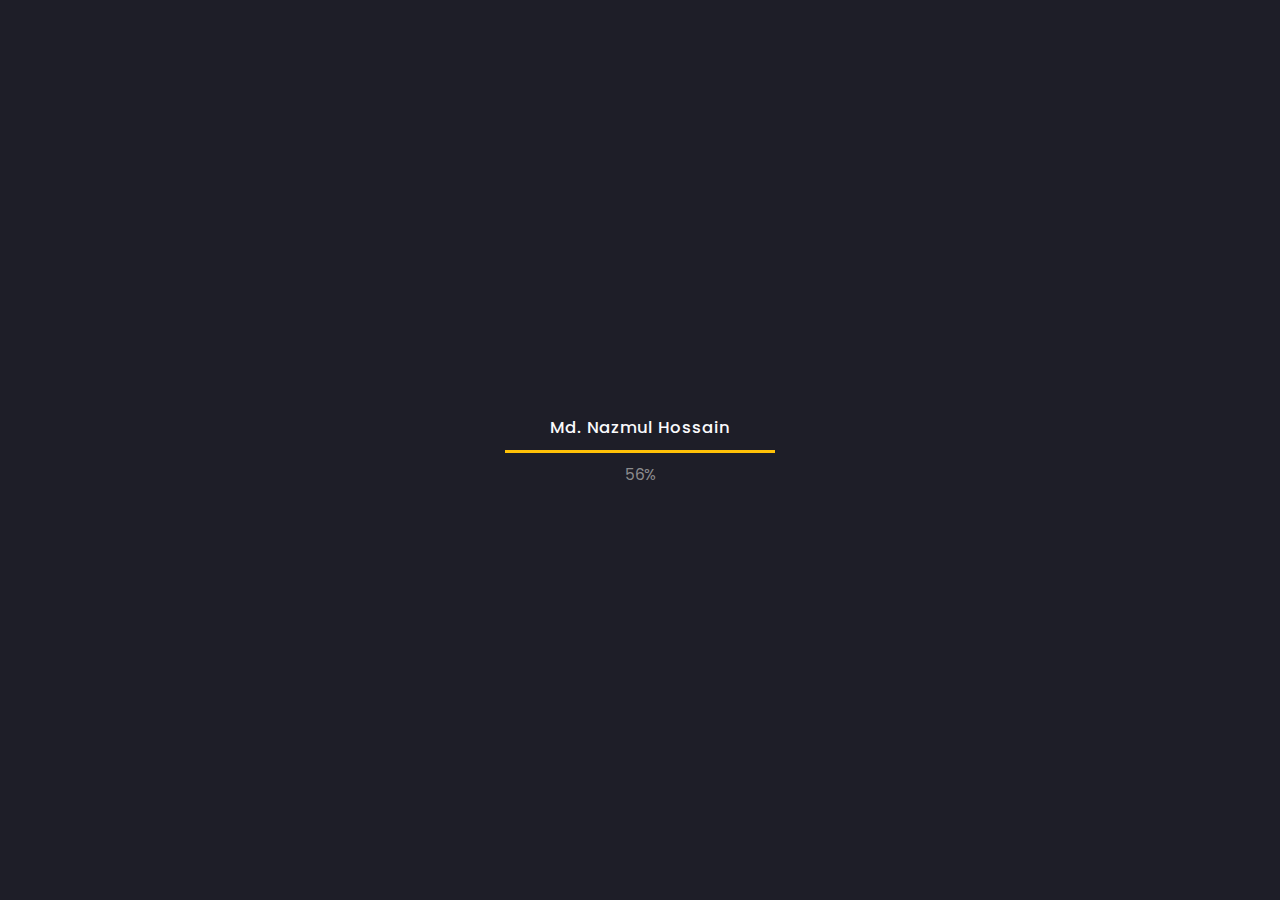
==== commit 8a0cb509: "fixed some bug" ====
--- a/index.html
+++ b/index.html
@@ -4,6 +4,7 @@
     <meta charset="UTF-8">
     <meta name="viewport" content="width=device-width, initial-scale=1.0">
     <title>Md. Nazmul Hossain</title>
+    <link rel="icon" type="image/x-icon" href="img/favicon.ico">
     <link rel="stylesheet" href="https://cdnjs.cloudflare.com/ajax/libs/font-awesome/6.5.1/css/all.min.css">
     <link rel="stylesheet" href="css/style.min.css">
     <link rel="stylesheet" href="css/responsive.min.css">
@@ -39,7 +40,7 @@
                     <ul>
                         <li><span class="flex-1">Country:</span> <span>Bangladesh</span></li>
                         <li><span class="flex-1">City:</span> <span>Dhaka</span></li>
-                        <li><span class="flex-1">Age:</span> <span>25</span></li>
+                        <li><span class="flex-1">Age:</span> <span id="my-age"></span></li>
                     </ul>
                 </div>
             </div>
@@ -67,893 +68,895 @@
                 </ul>
             </div>
         </aside>
-    
-        <main class="column" id="scrollable-content">
-            <section id="home">
-                <div class="big-card-container">
-                    <div class="big-card">
-                        <h1>Hi,<br> I am <span>Md. Nazmul Hossain</span>,<br> A Competitive Programmer<br> & Passionate Web Developer</h1>
-                        <button><a href="img/Resume-Md_Nazmul_Hossain.pdf" download>DOWNLOAD RESUME <i class="fa-solid fa-download"></i></a></button>
-                        <img src="img/nazmul-black-white.png" alt="nazmul">
-                    </div>
-                </div>
-                
-                <div id="overview">
-                    <p><span class="counter"><span data-finalValue="5">0</span>+</span> <span>Years Programming Career</span></p>
-                    <p><span class="counter"><span data-finalValue="1300">0</span>+</span> <span>Problems Solved</span></p>
-                    <p><span class="counter"><span data-finalValue="116">0</span>+</span> <span>Contests Participated</span></p>
-                    <p><span class="counter"><span data-finalValue="2">0</span></span> <span>Completed Projects</span></p>
-                </div>
-            </section>
-
-            <section id="about">
-                <h2>About <span>Me</span></h2>
-
-                <div class="big-card-container">
-                    <div class="big-card">
-                        <div>
-                            <h3>I'm <span>Md. Nazmul Hossain</span></h3>
-
-                            <p>I'm a <b>Computer Science & Engineering (CSE)</b> student and passionate about <b>competitive programming</b> and <b>web development</b>.</p>
-
-                            <p>As a competitive programmer, I live and breathe the world of algorithms and data structures.  Competitive programming is my battleground, where I relish the challenge of tackling complex problems within tight time constraints.  The thrill of crafting efficient and elegant solutions fuels my passion for continuous learning and improvement.</p>
-
-                            <p>Beyond competitive programming, I'm passionate about web development. I enjoy building beautiful, responsive and user-friendly websites. I also enjoy keeping up-to-date with the latest technologies and continuously strive to improve my skills and knowledge.</p>
-                        </div>
-                        
-                        <div>
-                            <p><span>Name:</span> Md. Nazmul Hossain</p>
-                            <p><span>Email:</span> <a href="mailto:mdnazmulhossin999@gmail.com">mdnazmulhossin999@gmail.com</a></p>
-                            <p><span>Age:</span> 25</p>
-                            <p><span>From:</span> Saver, Dhaka, Bangladesh</p>
+        
+        <div class="column col_right">
+            <main>
+                <section id="home">
+                    <div class="big-card-container">
+                        <div class="big-card">
+                            <h1>Hi,<br> I am <span>Md. Nazmul Hossain</span>,<br> A Competitive Programmer<br> & Passionate Web Developer</h1>
                             <button><a href="img/Resume-Md_Nazmul_Hossain.pdf" download>DOWNLOAD RESUME <i class="fa-solid fa-download"></i></a></button>
-                        </div>
-                    </div>
-                </div>
-            </section>
-
-            <section id="education">
-                <h2>My <span>Education</span></h2>
-
-                <div class="timeline-container">
-                    <div class="timeline">
-                        <div class="timeline-item">
-                            <div class="timeline-mark"><span></span></div>
-                            <div class="timeline-content">
-                                <div class="timeline-content-header">
-                                    <div>
-                                        <h4>B.Sc. in Computer Science & Engineering (CSE)</h4>
-                                        <p>Islamic University, Bangladesh</p>
-                                    </div>
-                                    
-                                    <div class="duration"><div class="date">Jan, 2019 - Present</div></div>
-                                </div>
-
-                                <p class="institution-summary">
-                                    <a href="https://www.iu.ac.bd/" target="_blank"><img src="img/islamic-university-bangladesh.jpg" alt="islamic university bangladesh"></a>
-                                    Islamic University is ranked as one of the top public universities in Bangladesh as well as the largest seat of higher education in the south-western part of the country. The passing of the Islamic University Act in 1980 conferred this institution the permanent prestige of being the first university established after the independence of Bangladesh.
-                                </p>
-                            </div>
-                        </div>
-    
-                        <div class="timeline-item">
-                            <div class="timeline-mark"><span></span></div>
-                            <div class="timeline-content">
-                                <div class="timeline-content-header">
-                                    <div>
-                                        <h4>Higher Secondary Certificate (HSC)</h4>
-                                        <p>Savar Cantonment Public School & College</p>
-                                    </div>
-                                    
-                                    <div class="duration"><div class="date">July, 2015 - July, 2017</div></div>
-                                </div>
-
-                                <p class="institution-summary">
-                                    <a href="https://www.scpsc.edu.bd/" target="_blank"><img src="img/scpsc.jpg" alt="scpsc" class="round-image"></a>
-                                    Savar Cantonment Public School & College (SCPSC), located in the Savar Cantonment area near Dhaka, Bangladesh, has a rich history and a commitment to providing quality education. SCPSC commenced its journey on February 2, 1977. It is renowned for its discipline, coordinated educational system, and timely planned activities. 
-                                </p>
-                            </div>
-                        </div>
-
-                        <div class="timeline-item">
-                            <div class="timeline-mark"><span></span></div>
-                            <div class="timeline-content ssc">
-                                <div class="timeline-content-header">
-                                    <div>
-                                        <h4>Secondary School Certificate (SSC)</h4>
-                                        <p>Cantonment Board High School Jahangirabad</p>
-                                    </div>
-                                    
-                                    <div class="duration"><div class="date"> Jan, 2010 - Feb, 2015</div></div>
-                                </div>
-
-                                <p class="institution-summary">
-                                    <a href="http://www.cbhsj.edu.bd/" target="_blank"><img src="img/cbhsj.jpg" alt="cbhsj" class="round-image"></a>
-                                    Cantonment Board High School Jahangirabad (CBHSJ), located in the Jahangirabad Cantonment area, Bogra, Bangladesh, has a rich history and a commitment to providing quality education. CBHSJ was established in 1984. It is renowned for its discipline, coordinated educational system, and timely planned activities. 
-                                </p>
-                            </div>
-                        </div>
-                    </div>
-                </div>
-            </section>
-
-            <section id="skills">
-                <h2>My <span>Skills</span></h2>
-
-                <div class="skill-category">
-                    <h3>Languages</h3>
-
+                            <img src="img/nazmul-black-white.png" alt="nazmul">
+                        </div>
+                    </div>
+                    
+                    <div id="overview">
+                        <p><span class="counter"><span data-finalValue="5">0</span>+</span> <span>Years Programming Career</span></p>
+                        <p><span class="counter"><span data-finalValue="1300">0</span>+</span> <span>Problems Solved</span></p>
+                        <p><span class="counter"><span data-finalValue="116">0</span>+</span> <span>Contests Participated</span></p>
+                        <p><span class="counter"><span data-finalValue="2">0</span></span> <span>Completed Projects</span></p>
+                    </div>
+                </section>
+
+                <section id="about">
+                    <h2>About <span>Me</span></h2>
+
+                    <div class="big-card-container">
+                        <div class="big-card">
+                            <div>
+                                <h3>I'm <span>Md. Nazmul Hossain</span></h3>
+
+                                <p>I'm a <b>Computer Science & Engineering (CSE)</b> student and passionate about <b>competitive programming</b> and <b>web development</b>.</p>
+
+                                <p>As a competitive programmer, I live and breathe the world of algorithms and data structures.  Competitive programming is my battleground, where I relish the challenge of tackling complex problems within tight time constraints.  The thrill of crafting efficient and elegant solutions fuels my passion for continuous learning and improvement.</p>
+
+                                <p>Beyond competitive programming, I'm passionate about web development. I enjoy building beautiful, responsive and user-friendly websites. I also enjoy keeping up-to-date with the latest technologies and continuously strive to improve my skills and knowledge.</p>
+                            </div>
+                            
+                            <div>
+                                <p><span>Name:</span> Md. Nazmul Hossain</p>
+                                <p><span>Email:</span> <a href="mailto:mdnazmulhossin999@gmail.com">mdnazmulhossin999@gmail.com</a></p>
+                                <p><span>Age:</span> 25</p>
+                                <p><span>From:</span> Saver, Dhaka, Bangladesh</p>
+                                <button><a href="img/Resume-Md_Nazmul_Hossain.pdf" download>DOWNLOAD RESUME <i class="fa-solid fa-download"></i></a></button>
+                            </div>
+                        </div>
+                    </div>
+                </section>
+
+                <section id="education">
+                    <h2>My <span>Education</span></h2>
+
+                    <div class="timeline-container">
+                        <div class="timeline">
+                            <div class="timeline-item">
+                                <div class="timeline-mark"><span></span></div>
+                                <div class="timeline-content">
+                                    <div class="timeline-content-header">
+                                        <div>
+                                            <h4>B.Sc. in Computer Science & Engineering (CSE)</h4>
+                                            <p>Islamic University, Bangladesh</p>
+                                        </div>
+                                        
+                                        <div class="duration"><div class="date">Jan, 2019 - Present</div></div>
+                                    </div>
+
+                                    <p class="institution-summary">
+                                        <a href="https://www.iu.ac.bd/" target="_blank"><img src="img/islamic-university-bangladesh.jpg" alt="islamic university bangladesh"></a>
+                                        Islamic University is ranked as one of the top public universities in Bangladesh as well as the largest seat of higher education in the south-western part of the country. The passing of the Islamic University Act in 1980 conferred this institution the permanent prestige of being the first university established after the independence of Bangladesh.
+                                    </p>
+                                </div>
+                            </div>
+        
+                            <div class="timeline-item">
+                                <div class="timeline-mark"><span></span></div>
+                                <div class="timeline-content">
+                                    <div class="timeline-content-header">
+                                        <div>
+                                            <h4>Higher Secondary Certificate (HSC)</h4>
+                                            <p>Savar Cantonment Public School & College</p>
+                                        </div>
+                                        
+                                        <div class="duration"><div class="date">July, 2015 - July, 2017</div></div>
+                                    </div>
+
+                                    <p class="institution-summary">
+                                        <a href="https://www.scpsc.edu.bd/" target="_blank"><img src="img/scpsc.jpg" alt="scpsc" class="round-image"></a>
+                                        Savar Cantonment Public School & College (SCPSC), located in the Savar Cantonment area near Dhaka, Bangladesh, has a rich history and a commitment to providing quality education. SCPSC commenced its journey on February 2, 1977. It is renowned for its discipline, coordinated educational system, and timely planned activities. 
+                                    </p>
+                                </div>
+                            </div>
+
+                            <div class="timeline-item">
+                                <div class="timeline-mark"><span></span></div>
+                                <div class="timeline-content ssc">
+                                    <div class="timeline-content-header">
+                                        <div>
+                                            <h4>Secondary School Certificate (SSC)</h4>
+                                            <p>Cantonment Board High School Jahangirabad</p>
+                                        </div>
+                                        
+                                        <div class="duration"><div class="date"> Jan, 2010 - Feb, 2015</div></div>
+                                    </div>
+
+                                    <p class="institution-summary">
+                                        <a href="http://www.cbhsj.edu.bd/" target="_blank"><img src="img/cbhsj.jpg" alt="cbhsj" class="round-image"></a>
+                                        Cantonment Board High School Jahangirabad (CBHSJ), located in the Jahangirabad Cantonment area, Bogra, Bangladesh, has a rich history and a commitment to providing quality education. CBHSJ was established in 1984. It is renowned for its discipline, coordinated educational system, and timely planned activities. 
+                                    </p>
+                                </div>
+                            </div>
+                        </div>
+                    </div>
+                </section>
+
+                <section id="skills">
+                    <h2>My <span>Skills</span></h2>
+
+                    <div class="skill-category">
+                        <h3>Languages</h3>
+
+                        <div class="card-container">
+                            <div class="card">
+                                <div class="card-wrapper">
+                                    <div class="logo c">
+                                        <svg xmlns="http://www.w3.org/2000/svg" viewBox="0 0 128 128" id="c"><path fill="#659AD3" d="M115.4 30.7l-48.3-27.8c-.8-.5-1.9-.7-3.1-.7-1.2 0-2.3.3-3.1.7l-48 27.9c-1.7 1-2.9 3.5-2.9 5.4v55.7c0 1.1.2 2.4 1 3.5l106.8-62c-.6-1.2-1.5-2.1-2.4-2.7z"></path><path fill="#03599C" d="M10.7 95.3c.5.8 1.2 1.5 1.9 1.9l48.2 27.9c.8.5 1.9.7 3.1.7 1.2 0 2.3-.3 3.1-.7l48-27.9c1.7-1 2.9-3.5 2.9-5.4v-55.7c0-.9-.1-1.9-.6-2.8l-106.6 62z"></path><path fill="#fff" d="M85.3 76.1c-4.2 7.4-12.2 12.4-21.3 12.4-13.5 0-24.5-11-24.5-24.5s11-24.5 24.5-24.5c9.1 0 17.1 5 21.3 12.5l13-7.5c-6.8-11.9-19.6-20-34.3-20-21.8 0-39.5 17.7-39.5 39.5s17.7 39.5 39.5 39.5c14.6 0 27.4-8 34.2-19.8l-12.9-7.6z"></path></svg>
+                                    </div>
+        
+                                    <h4>C</h4>
+                                </div>
+                            </div>
+
+                            <div class="card">
+                                <div class="card-wrapper">
+                                    <div class="logo cpp">
+                                        <svg xmlns="http://www.w3.org/2000/svg" preserveAspectRatio="xMinYMin meet" viewBox="0 0 256 288" id="c"><path fill="#5C8DBC" d="M255.569 84.72c-.002-4.83-1.035-9.098-3.124-12.761-2.052-3.602-5.125-6.621-9.247-9.008-34.025-19.619-68.083-39.178-102.097-58.817-9.17-5.294-18.061-5.101-27.163.269C100.395 12.39 32.59 51.237 12.385 62.94 4.064 67.757.015 75.129.013 84.711 0 124.166.013 163.62 0 203.076c.002 4.724.991 8.909 2.988 12.517 2.053 3.711 5.169 6.813 9.386 9.254 20.206 11.703 88.02 50.547 101.56 58.536 9.106 5.373 17.997 5.565 27.17.269 34.015-19.64 68.075-39.198 102.105-58.817 4.217-2.44 7.333-5.544 9.386-9.252 1.994-3.608 2.985-7.793 2.987-12.518 0 0 0-78.889-.013-118.345"></path><path fill="#1A4674" d="M128.182 143.509L2.988 215.593c2.053 3.711 5.169 6.813 9.386 9.254 20.206 11.703 88.02 50.547 101.56 58.536 9.106 5.373 17.997 5.565 27.17.269 34.015-19.64 68.075-39.198 102.105-58.817 4.217-2.44 7.333-5.544 9.386-9.252l-124.413-72.074"></path><path fill="#1A4674" d="M91.101 164.861c7.285 12.718 20.98 21.296 36.69 21.296 15.807 0 29.58-8.687 36.828-21.541l-36.437-21.107-37.081 21.352"></path><path fill="#1B598E" d="M255.569 84.72c-.002-4.83-1.035-9.098-3.124-12.761l-124.263 71.55 124.413 72.074c1.994-3.608 2.985-7.793 2.987-12.518 0 0 0-78.889-.013-118.345"></path><path fill="#FFF" d="M248.728 148.661h-9.722v9.724h-9.724v-9.724h-9.721v-9.721h9.721v-9.722h9.724v9.722h9.722v9.721M213.253 148.661h-9.721v9.724h-9.722v-9.724h-9.722v-9.721h9.722v-9.722h9.722v9.722h9.721v9.721"></path><path fill="#FFF" d="M164.619 164.616c-7.248 12.854-21.021 21.541-36.828 21.541-15.71 0-29.405-8.578-36.69-21.296a42.062 42.062 0 0 1-5.574-20.968c0-23.341 18.923-42.263 42.264-42.263 15.609 0 29.232 8.471 36.553 21.059l36.941-21.272c-14.683-25.346-42.096-42.398-73.494-42.398-46.876 0-84.875 38-84.875 84.874 0 15.378 4.091 29.799 11.241 42.238 14.646 25.48 42.137 42.637 73.634 42.637 31.555 0 59.089-17.226 73.714-42.781l-36.886-21.371"></path></svg>
+                                    </div>
+        
+                                    <h4>C++</h4>
+                                </div>
+                            </div>
+
+                            <div class="card">
+                                <div class="card-wrapper">
+                                    <div class="logo php">
+                                        <?xml version="1.0" encoding="UTF-8" standalone="no"?>
+                                        <svg id="svg3430" version="1.1" viewBox="0 0 711.20123 383.5975" xml:space="preserve" xmlns="http://www.w3.org/2000/svg" xmlns:cc="http://creativecommons.org/ns#" xmlns:dc="http://purl.org/dc/elements/1.1/" xmlns:rdf="http://www.w3.org/1999/02/22-rdf-syntax-ns#" xmlns:svg="http://www.w3.org/2000/svg">
+                                            <title id="title3510">Official PHP Logo</title>
+                                            <metadata id="metadata3436">
+                                            <rdf:RDF>
+                                                <cc:Work rdf:about="">
+                                                <dc:format>image/svg+xml</dc:format>
+                                                <dc:type rdf:resource="http://purl.org/dc/dcmitype/StillImage"/>
+                                                <dc:title>Official PHP Logo</dc:title>
+                                                <dc:creator>
+                                                    <cc:Agent>
+                                                    <dc:title>Colin Viebrock</dc:title>
+                                                    </cc:Agent>
+                                                </dc:creator>
+                                                <dc:description/>
+                                                <dc:contributor>
+                                                    <cc:Agent>
+                                                    <dc:title/>
+                                                    </cc:Agent>
+                                                </dc:contributor>
+                                                <cc:license rdf:resource="http://creativecommons.org/licenses/by-sa/4.0/"/>
+                                                <dc:rights>
+                                                    <cc:Agent>
+                                                    <dc:title>Copyright Colin Viebrock 1997 - All rights reserved.</dc:title>
+                                                    </cc:Agent>
+                                                </dc:rights>
+                                                <dc:date>1997</dc:date>
+                                                </cc:Work>
+                                                <cc:License rdf:about="http://creativecommons.org/licenses/by-sa/4.0/">
+                                                <cc:permits rdf:resource="http://creativecommons.org/ns#Reproduction"/>
+                                                <cc:permits rdf:resource="http://creativecommons.org/ns#Distribution"/>
+                                                <cc:requires rdf:resource="http://creativecommons.org/ns#Notice"/>
+                                                <cc:requires rdf:resource="http://creativecommons.org/ns#Attribution"/>
+                                                <cc:permits rdf:resource="http://creativecommons.org/ns#DerivativeWorks"/>
+                                                <cc:requires rdf:resource="http://creativecommons.org/ns#ShareAlike"/>
+                                                </cc:License>
+                                            </rdf:RDF>
+                                            </metadata>
+                                            <defs id="defs3434">
+                                            <clipPath clipPathUnits="userSpaceOnUse" id="clipPath3444">
+                                                <path d="M 11.52,162 C 11.52,81.677 135.307,16.561 288,16.561 l 0,0 c 152.693,0 276.481,65.116 276.481,145.439 l 0,0 c 0,80.322 -123.788,145.439 -276.481,145.439 l 0,0 C 135.307,307.439 11.52,242.322 11.52,162" id="path3446"/>
+                                            </clipPath>
+                                            <radialGradient cx="0" cy="0" fx="0" fy="0" gradientTransform="matrix(363.05789,0,0,-363.05789,177.52002,256.30713)" gradientUnits="userSpaceOnUse" id="radialGradient3452" r="1" spreadMethod="pad">
+                                                <stop id="stop3454" offset="0" style="stop-opacity:1;stop-color:#aeb2d5"/>
+                                                <stop id="stop3456" offset="0.3" style="stop-opacity:1;stop-color:#aeb2d5"/>
+                                                <stop id="stop3458" offset="0.75" style="stop-opacity:1;stop-color:#484c89"/>
+                                                <stop id="stop3460" offset="1" style="stop-opacity:1;stop-color:#484c89"/>
+                                            </radialGradient>
+                                            <clipPath clipPathUnits="userSpaceOnUse" id="clipPath3468">
+                                                <path d="M 0,324 576,324 576,0 0,0 0,324 Z" id="path3470"/>
+                                            </clipPath>
+                                            <clipPath clipPathUnits="userSpaceOnUse" id="clipPath3480">
+                                                <path d="M 0,324 576,324 576,0 0,0 0,324 Z" id="path3482"/>
+                                            </clipPath>
+                                            </defs>
+                                            <g id="g3438" transform="matrix(1.25,0,0,-1.25,-4.4,394.29875)">
+                                            <g id="g3440">
+                                                <g clip-path="url(#clipPath3444)" id="g3442">
+                                                <g id="g3448">
+                                                    <g id="g3450">
+                                                    <path d="M 11.52,162 C 11.52,81.677 135.307,16.561 288,16.561 l 0,0 c 152.693,0 276.481,65.116 276.481,145.439 l 0,0 c 0,80.322 -123.788,145.439 -276.481,145.439 l 0,0 C 135.307,307.439 11.52,242.322 11.52,162" id="path3462" style="fill:url(#radialGradient3452);stroke:none"/>
+                                                    </g>
+                                                </g>
+                                                </g>
+                                            </g>
+                                            <g id="g3464">
+                                                <g clip-path="url(#clipPath3468)" id="g3466">
+                                                <g id="g3472" transform="translate(288,27.3594)">
+                                                    <path d="M 0,0 C 146.729,0 265.68,60.281 265.68,134.641 265.68,209 146.729,269.282 0,269.282 -146.729,269.282 -265.68,209 -265.68,134.641 -265.68,60.281 -146.729,0 0,0" id="path3474" style="fill:#777bb3;fill-opacity:1;fill-rule:nonzero;stroke:none"/>
+                                                </g>
+                                                </g>
+                                            </g>
+                                            <g id="g3476">
+                                                <g clip-path="url(#clipPath3480)" id="g3478">
+                                                <g id="g3484" transform="translate(161.7344,145.3066)">
+                                                    <path d="m 0,0 c 12.065,0 21.072,2.225 26.771,6.611 5.638,4.341 9.532,11.862 11.573,22.353 1.903,9.806 1.178,16.653 -2.154,20.348 C 32.783,53.086 25.417,55 14.297,55 L -4.984,55 -15.673,0 0,0 Z m -63.063,-67.75 c -0.895,0 -1.745,0.4 -2.314,1.092 -0.57,0.691 -0.801,1.601 -0.63,2.48 L -37.679,81.573 C -37.405,82.982 -36.17,84 -34.734,84 L 26.32,84 C 45.508,84 59.79,78.79 68.767,68.513 77.792,58.182 80.579,43.741 77.05,25.592 75.614,18.198 73.144,11.331 69.709,5.183 66.27,-0.972 61.725,-6.667 56.198,-11.747 49.582,-17.939 42.094,-22.429 33.962,-25.071 25.959,-27.678 15.681,-29 3.414,-29 l -24.722,0 -7.06,-36.322 c -0.274,-1.41 -1.508,-2.428 -2.944,-2.428 l -31.751,0 z" id="path3486" style="fill:#000000;fill-opacity:1;fill-rule:nonzero;stroke:none"/>
+                                                </g>
+                                                <g id="g3488" transform="translate(159.2236,197.3071)">
+                                                    <path d="m 0,0 16.808,0 c 13.421,0 18.083,-2.945 19.667,-4.7 2.628,-2.914 3.124,-9.058 1.435,-17.767 C 36.012,-32.217 32.494,-39.13 27.452,-43.012 22.29,-46.986 13.898,-49 2.511,-49 L -9.523,-49 0,0 Z m 28.831,35 -61.055,0 c -2.872,0 -5.341,-2.036 -5.889,-4.855 l -28.328,-145.751 c -0.342,-1.759 0.12,-3.578 1.259,-4.961 1.14,-1.383 2.838,-2.183 4.63,-2.183 l 31.75,0 c 2.873,0 5.342,2.036 5.89,4.855 l 6.588,33.895 22.249,0 c 12.582,0 23.174,1.372 31.479,4.077 8.541,2.775 16.399,7.48 23.354,13.984 5.752,5.292 10.49,11.232 14.08,17.657 3.591,6.427 6.171,13.594 7.668,21.302 3.715,19.104 0.697,34.402 -8.969,45.466 C 63.965,29.444 48.923,35 28.831,35 m -45.633,-90 19.313,0 c 12.801,0 22.336,2.411 28.601,7.234 6.266,4.824 10.492,12.875 12.688,24.157 2.101,10.832 1.144,18.476 -2.871,22.929 C 36.909,3.773 28.87,6 16.808,6 L -4.946,6 -16.802,-55 M 28.831,29 C 47.198,29 60.597,24.18 69.019,14.539 77.44,4.898 79.976,-8.559 76.616,-25.836 75.233,-32.953 72.894,-39.46 69.601,-45.355 66.304,-51.254 61.999,-56.648 56.679,-61.539 50.339,-67.472 43.296,-71.7 35.546,-74.218 27.796,-76.743 17.925,-78 5.925,-78 l -27.196,0 -7.531,-38.75 -31.75,0 28.328,145.75 61.055,0" id="path3490" style="fill:#ffffff;fill-opacity:1;fill-rule:nonzero;stroke:none"/>
+                                                </g>
+                                                <g id="g3492" transform="translate(311.583,116.3066)">
+                                                    <path d="m 0,0 c -0.896,0 -1.745,0.4 -2.314,1.092 -0.571,0.691 -0.802,1.6 -0.631,2.48 L 9.586,68.061 C 10.778,74.194 10.484,78.596 8.759,80.456 7.703,81.593 4.531,83.5 -4.848,83.5 L -27.55,83.5 -43.305,2.428 C -43.579,1.018 -44.814,0 -46.25,0 l -31.5,0 c -0.896,0 -1.745,0.4 -2.315,1.092 -0.57,0.691 -0.801,1.601 -0.63,2.48 l 28.328,145.751 c 0.274,1.409 1.509,2.427 2.945,2.427 l 31.5,0 c 0.896,0 1.745,-0.4 2.315,-1.091 0.57,-0.692 0.801,-1.601 0.63,-2.481 L -21.813,113 2.609,113 c 18.605,0 31.221,-3.28 38.569,-10.028 7.49,-6.884 9.827,-17.891 6.947,-32.719 L 34.945,2.428 C 34.671,1.018 33.437,0 32,0 L 0,0 Z" id="path3494" style="fill:#000000;fill-opacity:1;fill-rule:nonzero;stroke:none"/>
+                                                </g>
+                                                <g id="g3496" transform="translate(293.6611,271.0571)">
+                                                    <path d="m 0,0 -31.5,0 c -2.873,0 -5.342,-2.036 -5.89,-4.855 l -28.328,-145.751 c -0.342,-1.759 0.12,-3.578 1.26,-4.961 1.14,-1.383 2.838,-2.183 4.63,-2.183 l 31.5,0 c 2.872,0 5.342,2.036 5.89,4.855 l 15.283,78.645 20.229,0 c 9.363,0 11.328,-2 11.407,-2.086 0.568,-0.611 1.315,-3.441 0.082,-9.781 l -12.531,-64.489 c -0.342,-1.759 0.12,-3.578 1.26,-4.961 1.14,-1.383 2.838,-2.183 4.63,-2.183 l 32,0 c 2.872,0 5.342,2.036 5.89,4.855 l 13.179,67.825 c 3.093,15.921 0.447,27.864 -7.861,35.5 -7.928,7.281 -21.208,10.82 -40.599,10.82 l -20.784,0 6.143,31.605 C 6.231,-5.386 5.77,-3.566 4.63,-2.184 3.49,-0.801 1.792,0 0,0 m 0,-6 -7.531,-38.75 28.062,0 c 17.657,0 29.836,-3.082 36.539,-9.238 6.703,-6.16 8.711,-16.141 6.032,-29.938 l -13.18,-67.824 -32,0 12.531,64.488 c 1.426,7.336 0.902,12.34 -1.574,15.008 -2.477,2.668 -7.746,4.004 -15.805,4.004 l -25.176,0 -16.226,-83.5 -31.5,0 L -31.5,-6 0,-6" id="path3498" style="fill:#ffffff;fill-opacity:1;fill-rule:nonzero;stroke:none"/>
+                                                </g>
+                                                <g id="g3500" transform="translate(409.5498,145.3066)">
+                                                    <path d="m 0,0 c 12.065,0 21.072,2.225 26.771,6.611 5.638,4.34 9.532,11.861 11.574,22.353 1.903,9.806 1.178,16.653 -2.155,20.348 C 32.783,53.086 25.417,55 14.297,55 L -4.984,55 -15.673,0 0,0 Z m -63.062,-67.75 c -0.895,0 -1.745,0.4 -2.314,1.092 -0.57,0.691 -0.802,1.601 -0.631,2.48 L -37.679,81.573 C -37.404,82.982 -36.17,84 -34.733,84 L 26.32,84 C 45.509,84 59.79,78.79 68.768,68.513 77.793,58.183 80.579,43.742 77.051,25.592 75.613,18.198 73.144,11.331 69.709,5.183 66.27,-0.972 61.725,-6.667 56.198,-11.747 49.582,-17.939 42.094,-22.429 33.962,-25.071 25.959,-27.678 15.681,-29 3.414,-29 l -24.723,0 -7.057,-36.322 c -0.275,-1.41 -1.509,-2.428 -2.946,-2.428 l -31.75,0 z" id="path3502" style="fill:#000000;fill-opacity:1;fill-rule:nonzero;stroke:none"/>
+                                                </g>
+                                                <g id="g3504" transform="translate(407.0391,197.3071)">
+                                                    <path d="M 0,0 16.808,0 C 30.229,0 34.891,-2.945 36.475,-4.7 39.104,-7.614 39.6,-13.758 37.91,-22.466 36.012,-32.217 32.493,-39.13 27.452,-43.012 22.29,-46.986 13.898,-49 2.511,-49 L -9.522,-49 0,0 Z m 28.831,35 -61.054,0 c -2.872,0 -5.341,-2.036 -5.889,-4.855 L -66.44,-115.606 c -0.342,-1.759 0.12,-3.578 1.259,-4.961 1.14,-1.383 2.838,-2.183 4.63,-2.183 l 31.75,0 c 2.872,0 5.342,2.036 5.89,4.855 l 6.587,33.895 22.249,0 c 12.582,0 23.174,1.372 31.479,4.077 8.541,2.775 16.401,7.481 23.356,13.986 5.752,5.291 10.488,11.23 14.078,17.655 3.591,6.427 6.171,13.594 7.668,21.302 3.715,19.105 0.697,34.403 -8.969,45.467 C 63.965,29.444 48.924,35 28.831,35 m -45.632,-90 19.312,0 c 12.801,0 22.336,2.411 28.601,7.234 6.267,4.824 10.492,12.875 12.688,24.157 2.102,10.832 1.145,18.476 -2.871,22.929 C 36.909,3.773 28.87,6 16.808,6 L -4.946,6 -16.801,-55 M 28.831,29 C 47.198,29 60.597,24.18 69.019,14.539 77.441,4.898 79.976,-8.559 76.616,-25.836 75.233,-32.953 72.894,-39.46 69.601,-45.355 66.304,-51.254 61.999,-56.648 56.679,-61.539 50.339,-67.472 43.296,-71.7 35.546,-74.218 27.796,-76.743 17.925,-78 5.925,-78 l -27.196,0 -7.53,-38.75 -31.75,0 28.328,145.75 61.054,0" id="path3506" style="fill:#ffffff;fill-opacity:1;fill-rule:nonzero;stroke:none"/>
+                                                </g>
+                                                </g>
+                                            </g>
+                                            </g>
+                                        </svg>
+                                    </div>
+        
+                                    <h4>PHP</h4>
+                                </div>
+                            </div>
+
+                            <div class="card">
+                                <div class="card-wrapper">
+                                    <div class="logo javascript">
+                                        <?xml version="1.0" encoding="utf-8"?><!-- Uploaded to: SVG Repo, www.svgrepo.com, Generator: SVG Repo Mixer Tools -->
+                                        <svg viewBox="0 0 32 32" fill="none" xmlns="http://www.w3.org/2000/svg">
+                                        <rect x="2" y="2" width="28" height="28" fill="#FFCA28"/>
+                                        <path d="M19 25.2879L21.0615 23.9237C21.2231 24.4313 22.2462 25.6368 23.5385 25.6368C24.8308 25.6368 25.4308 24.931 25.4308 24.463C25.4308 23.1878 24.1112 22.7382 23.4774 22.5223C23.374 22.4871 23.289 22.4581 23.2308 22.4328C23.2009 22.4198 23.1558 22.4025 23.0979 22.3804C22.393 22.1111 19.7923 21.1175 19.7923 18.2373C19.7923 15.065 22.8538 14.7002 23.5462 14.7002C23.9991 14.7002 26.1769 14.7557 27.2615 16.7939L25.2615 18.1898C24.8231 17.3015 24.0946 17.0081 23.6462 17.0081C22.5385 17.0081 22.3077 17.8201 22.3077 18.1898C22.3077 19.227 23.5112 19.6919 24.5273 20.0844C24.7932 20.1871 25.0462 20.2848 25.2615 20.3866C26.3692 20.91 28 21.7666 28 24.463C28 25.8136 26.8672 28.0002 24.0154 28.0002C20.1846 28.0002 19.1692 25.7003 19 25.2879Z" fill="#3E3E3E"/>
+                                        <path d="M9 25.5587L11.1487 24.1953C11.317 24.7026 11.9713 25.638 12.9205 25.638C13.8698 25.638 14.3557 24.663 14.3557 24.1953V15.0002H16.9982V24.1953C17.041 25.4636 16.3376 28.0002 13.2332 28.0002C10.379 28.0002 9.19242 26.3039 9 25.5587Z" fill="#3E3E3E"/>
+                                        </svg>
+                                    </div>
+        
+                                    <h4>JavaScript</h4>
+                                </div>
+                            </div>
+                        </div>
+                    </div>
+
+                    <div class="skill-category">
+                        <h3>Web Technologies and Frameworks</h3>
+
+                        <div class="card-container">
+                            <div class="card">
+                                <div class="card-wrapper">
+                                    <div class="logo html5">
+                                        <svg xmlns="http://www.w3.org/2000/svg" viewBox="0 0 24 24" id="html"><path fill="#E44D26" d="M3.345 21.601 1.419 0h21.162l-1.928 21.597L11.987 24l-8.642-2.399z"></path><path fill="#F16529" d="m12 22.164 7.003-1.941L20.65 1.766H12v20.398z"></path><path fill="#EBEBEB" d="M12 9.778H8.494l-.242-2.713H12V4.416H5.357l.063.71.651 7.301H12V9.778zm0 6.88-.012.003-2.95-.797-.189-2.113H6.19l.371 4.16 5.427 1.506.012-.003v-2.756z"></path><path fill="#FFF" d="M11.991 9.778v2.649h3.262l-.308 3.436-2.955.797v2.756l5.431-1.505.04-.448.623-6.975.065-.711h-.714l-5.444.001zm0-5.362v2.649h6.399l.053-.596.121-1.343.063-.711-6.636.001z"></path></svg>
+                                    </div>
+        
+                                    <h4>HTML</h4>
+                                </div>
+                            </div>
+
+                            <div class="card">
+                                <div class="card-wrapper">
+                                    <div class="logo css">
+                                        <svg xmlns="http://www.w3.org/2000/svg" viewBox="0 0 128 128" id="css3"><path fill="#1572B6" d="M18.814 114.123l-10.054-112.771h110.48l-10.064 112.754-45.243 12.543-45.119-12.526z"></path><path fill="#33A9DC" d="M64.001 117.062l36.559-10.136 8.601-96.354h-45.16v106.49z"></path><path fill="#fff" d="M64.001 51.429h18.302l1.264-14.163h-19.566v-13.831h34.681999999999995l-.332 3.711-3.4 38.114h-30.95v-13.831z"></path><path fill="#EBEBEB" d="M64.083 87.349l-.061.018-15.403-4.159-.985-11.031h-13.882l1.937 21.717 28.331 7.863.063-.018v-14.39z"></path><path fill="#fff" d="M81.127 64.675l-1.666 18.522-15.426 4.164v14.39l28.354-7.858.208-2.337 2.406-26.881h-13.876z"></path><path fill="#EBEBEB" d="M64.048 23.435v13.831000000000001h-33.407999999999994l-.277-3.108-.63-7.012-.331-3.711h34.646zM64.001 51.431v13.831000000000001h-15.209l-.277-3.108-.631-7.012-.33-3.711h16.447z"></path></svg>
+                                    </div>
+        
+                                    <h4>CSS</h4>
+                                </div>
+                            </div>
+
+                            <div class="card">
+                                <div class="card-wrapper">
+                                    <div class="logo scss">
+                                        <?xml version="1.0" encoding="utf-8"?>
+                                        <!-- Generator: Adobe Illustrator 17.1.0, SVG Export Plug-In . SVG Version: 6.00 Build 0)  -->
+                                        <!DOCTYPE svg PUBLIC "-//W3C//DTD SVG 1.1//EN" "http://www.w3.org/Graphics/SVG/1.1/DTD/svg11.dtd">
+                                        <svg version="1.1" id="Layer_1" xmlns="http://www.w3.org/2000/svg" xmlns:xlink="http://www.w3.org/1999/xlink" x="0px" y="0px"
+                                            viewBox="0 0 547.8 410.6" enable-background="new 0 0 547.8 410.6" xml:space="preserve">
+                                        <path fill="#CD6799" d="M471.4,236c-19.1,0.1-35.7,4.7-49.6,11.5c-5.1-10.1-10.2-19.1-11.1-25.7c-1-7.7-2.2-12.4-1-21.6
+                                            c1.2-9.2,6.6-22.3,6.5-23.3s-1.2-5.7-12.2-5.8c-11-0.1-20.5,2.1-21.6,5c-1.1,2.9-3.2,9.5-4.6,16.3c-1.9,10-22,45.7-33.5,64.4
+                                            c-3.7-7.3-6.9-13.7-7.6-18.8c-1-7.7-2.2-12.4-1-21.6c1.2-9.2,6.6-22.3,6.5-23.3c-0.1-1-1.2-5.7-12.2-5.8c-11-0.1-20.5,2.1-21.6,5
+                                            c-1.1,2.9-2.3,9.7-4.6,16.3c-2.3,6.6-29,66.2-36,81.6c-3.6,7.9-6.7,14.2-8.9,18.5c0,0,0,0,0,0s-0.1,0.3-0.4,0.8
+                                            c-1.9,3.7-3,5.7-3,5.7s0,0,0,0.1c-1.5,2.7-3.1,5.2-3.9,5.2c-0.6,0-1.7-7.2,0.2-17c4-20.7,13.5-52.9,13.4-54c0-0.6,1.8-6.2-6.2-9.1
+                                            c-7.8-2.9-10.6,1.9-11.3,1.9c-0.7,0-1.2,1.7-1.2,1.7s8.7-36.2-16.6-36.2c-15.8,0-37.6,17.3-48.4,32.9c-6.8,3.7-21.3,11.6-36.8,20.1
+                                            c-5.9,3.3-12,6.6-17.7,9.7c-0.4-0.4-0.8-0.9-1.2-1.3c-30.6-32.7-87.2-55.8-84.8-99.7c0.9-16,6.4-58,108.7-109
+                                            C233.9,19,300.9,30.5,312.5,56c16.6,36.4-35.9,104-122.9,113.8c-33.2,3.7-50.6-9.1-55-13.9c-4.6-5-5.3-5.3-7-4.3c-2.8,1.5-1,6,0,8.6
+                                            c2.6,6.8,13.3,18.8,31.4,24.7c16,5.2,54.9,8.1,102-10.1c52.7-20.4,93.9-77.1,81.8-124.6C330.7,2,250.7-13.9,175,13
+                                            C130,29,81.2,54.2,46.1,87c-41.7,39-48.3,72.9-45.6,87.1c9.7,50.4,79.2,83.2,107,107.5c-1.4,0.8-2.7,1.5-3.8,2.1
+                                            c-13.9,6.9-66.9,34.6-80.1,63.9c-15,33.2,2.4,57,13.9,60.2c35.7,9.9,72.4-7.9,92.1-37.3c19.7-29.4,17.3-67.6,8.2-85.1
+                                            c-0.1-0.2-0.2-0.4-0.4-0.6c3.6-2.1,7.3-4.3,10.9-6.4c7.1-4.2,14.1-8.1,20.1-11.3c-3.4,9.3-5.9,20.4-7.1,36.4
+                                            c-1.5,18.8,6.2,43.2,16.3,52.8c4.5,4.2,9.8,4.3,13.2,4.3c11.8,0,17.1-9.8,23-21.4c7.2-14.2,13.7-30.7,13.7-30.7s-8.1,44.6,13.9,44.6
+                                            c8,0,16.1-10.4,19.7-15.7c0,0.1,0,0.1,0,0.1s0.2-0.3,0.6-1c0.8-1.3,1.3-2.1,1.3-2.1s0-0.1,0-0.2c3.2-5.6,10.4-18.3,21.1-39.4
+                                            c13.8-27.2,27.1-61.2,27.1-61.2s1.2,8.3,5.3,22.1c2.4,8.1,7.4,17,11.4,25.6c-3.2,4.5-5.2,7-5.2,7s0,0,0.1,0.1
+                                            c-2.6,3.4-5.4,7.1-8.5,10.7c-10.9,13-23.9,27.9-25.7,32.2c-2.1,5.1-1.6,8.8,2.4,11.8c2.9,2.2,8.1,2.5,13.4,2.2
+                                            c9.8-0.7,16.7-3.1,20.1-4.6c5.3-1.9,11.5-4.8,17.3-9.1c10.7-7.9,17.2-19.2,16.6-34.1c-0.3-8.2-3-16.4-6.3-24.1
+                                            c1-1.4,1.9-2.8,2.9-4.2c16.9-24.7,30-51.8,30-51.8s1.2,8.3,5.3,22.1c2,7,6.1,14.6,9.7,22c-15.9,12.9-25.7,27.9-29.2,37.7
+                                            c-6.3,18.2-1.4,26.4,7.9,28.3c4.2,0.9,10.2-1.1,14.6-3c5.6-1.8,12.2-4.9,18.5-9.5c10.7-7.9,21-18.9,20.4-33.8
+                                            c-0.3-6.8-2.1-13.5-4.6-20c13.5-5.6,30.9-8.7,53.1-6.1c47.6,5.6,57,35.3,55.2,47.8c-1.8,12.5-11.8,19.3-15.1,21.4
+                                            c-3.3,2.1-4.4,2.8-4.1,4.3c0.4,2.2,2,2.1,4.8,1.7c3.9-0.7,25-10.1,25.9-33.1C548.9,267.8,520.9,235.7,471.4,236z M104.2,359.8
+                                            C88.4,377,66.4,383.5,56.9,378c-10.2-5.9-6.2-31.3,13.2-49.5c11.8-11.1,27-21.4,37.1-27.7c2.3-1.4,5.7-3.4,9.8-5.9
+                                            c0.7-0.4,1.1-0.6,1.1-0.6l0,0c0.8-0.5,1.6-1,2.4-1.5C127.6,318.8,120.8,341.7,104.2,359.8z M219.2,281.6c-5.5,13.4-17,47.7-24,45.8
+                                            c-6-1.6-9.7-27.6-1.2-53.3c4.3-12.9,13.4-28.3,18.7-34.3c8.6-9.6,18.1-12.8,20.4-8.9C236,236,222.6,273.2,219.2,281.6z M314.1,327
+                                            c-2.3,1.2-4.5,2-5.5,1.4c-0.7-0.4,1-2,1-2s11.9-12.8,16.6-18.6c2.7-3.4,5.9-7.4,9.3-11.9c0,0.4,0,0.9,0,1.3
+                                            C335.5,312.5,320.7,322.8,314.1,327z M387.3,310.3c-1.7-1.2-1.4-5.2,4.3-17.7c2.2-4.9,7.4-13.1,16.3-21c1,3.2,1.7,6.3,1.6,9.2
+                                            C409.4,300.1,395.6,307.3,387.3,310.3z"/><g></g><g></g><g></g><g></g><g></g><g></g></svg>
+                                    </div>
+        
+                                    <h4>SCSS</h4>
+                                </div>
+                            </div>
+
+                            <div class="card">
+                                <div class="card-wrapper">
+                                    <div class="logo react">
+                                        <?xml version="1.0" encoding="utf-8"?><!-- Uploaded to: SVG Repo, www.svgrepo.com, Generator: SVG Repo Mixer Tools -->
+                                        <svg viewBox="0 0 32 32" fill="none" xmlns="http://www.w3.org/2000/svg">
+                                        <path d="M18.6789 15.9759C18.6789 14.5415 17.4796 13.3785 16 13.3785C14.5206 13.3785 13.3211 14.5415 13.3211 15.9759C13.3211 17.4105 14.5206 18.5734 16 18.5734C17.4796 18.5734 18.6789 17.4105 18.6789 15.9759Z" fill="#53C1DE"/>
+                                        <path fill-rule="evenodd" clip-rule="evenodd" d="M24.7004 11.1537C25.2661 8.92478 25.9772 4.79148 23.4704 3.39016C20.9753 1.99495 17.7284 4.66843 16.0139 6.27318C14.3044 4.68442 10.9663 2.02237 8.46163 3.42814C5.96751 4.82803 6.73664 8.8928 7.3149 11.1357C4.98831 11.7764 1 13.1564 1 15.9759C1 18.7874 4.98416 20.2888 7.29698 20.9289C6.71658 23.1842 5.98596 27.1909 8.48327 28.5877C10.9973 29.9932 14.325 27.3945 16.0554 25.7722C17.7809 27.3864 20.9966 30.0021 23.4922 28.6014C25.9956 27.1963 25.3436 23.1184 24.7653 20.8625C27.0073 20.221 31 18.7523 31 15.9759C31 13.1835 26.9903 11.7923 24.7004 11.1537ZM24.4162 19.667C24.0365 18.5016 23.524 17.2623 22.8971 15.9821C23.4955 14.7321 23.9881 13.5088 24.3572 12.3509C26.0359 12.8228 29.7185 13.9013 29.7185 15.9759C29.7185 18.07 26.1846 19.1587 24.4162 19.667ZM22.85 27.526C20.988 28.571 18.2221 26.0696 16.9478 24.8809C17.7932 23.9844 18.638 22.9422 19.4625 21.7849C20.9129 21.6602 22.283 21.4562 23.5256 21.1777C23.9326 22.7734 24.7202 26.4763 22.85 27.526ZM9.12362 27.5111C7.26143 26.47 8.11258 22.8946 8.53957 21.2333C9.76834 21.4969 11.1286 21.6865 12.5824 21.8008C13.4123 22.9332 14.2816 23.9741 15.1576 24.8857C14.0753 25.9008 10.9945 28.557 9.12362 27.5111ZM2.28149 15.9759C2.28149 13.874 5.94207 12.8033 7.65904 12.3326C8.03451 13.5165 8.52695 14.7544 9.12123 16.0062C8.51925 17.2766 8.01977 18.5341 7.64085 19.732C6.00369 19.2776 2.28149 18.0791 2.28149 15.9759ZM9.1037 4.50354C10.9735 3.45416 13.8747 6.00983 15.1159 7.16013C14.2444 8.06754 13.3831 9.1006 12.5603 10.2265C11.1494 10.3533 9.79875 10.5569 8.55709 10.8297C8.09125 9.02071 7.23592 5.55179 9.1037 4.50354ZM20.3793 11.5771C21.3365 11.6942 22.2536 11.85 23.1147 12.0406C22.8562 12.844 22.534 13.6841 22.1545 14.5453C21.6044 13.5333 21.0139 12.5416 20.3793 11.5771ZM16.0143 8.0481C16.6054 8.66897 17.1974 9.3623 17.7798 10.1145C16.5985 10.0603 15.4153 10.0601 14.234 10.1137C14.8169 9.36848 15.414 8.67618 16.0143 8.0481ZM9.8565 14.5444C9.48329 13.6862 9.16398 12.8424 8.90322 12.0275C9.75918 11.8418 10.672 11.69 11.623 11.5748C10.9866 12.5372 10.3971 13.5285 9.8565 14.5444ZM11.6503 20.4657C10.6679 20.3594 9.74126 20.2153 8.88556 20.0347C9.15044 19.2055 9.47678 18.3435 9.85796 17.4668C10.406 18.4933 11.0045 19.4942 11.6503 20.4657ZM16.0498 23.9915C15.4424 23.356 14.8365 22.6531 14.2448 21.8971C15.4328 21.9423 16.6231 21.9424 17.811 21.891C17.2268 22.6608 16.6369 23.3647 16.0498 23.9915ZM22.1667 17.4222C22.5677 18.3084 22.9057 19.1657 23.1742 19.9809C22.3043 20.1734 21.3652 20.3284 20.3757 20.4435C21.015 19.4607 21.6149 18.4536 22.1667 17.4222ZM18.7473 20.5941C16.9301 20.72 15.1016 20.7186 13.2838 20.6044C12.2509 19.1415 11.3314 17.603 10.5377 16.0058C11.3276 14.4119 12.2404 12.8764 13.2684 11.4158C15.0875 11.2825 16.9178 11.2821 18.7369 11.4166C19.7561 12.8771 20.6675 14.4086 21.4757 15.9881C20.6771 17.5812 19.7595 19.1198 18.7473 20.5941ZM22.8303 4.4666C24.7006 5.51254 23.8681 9.22726 23.4595 10.8426C22.2149 10.5641 20.8633 10.3569 19.4483 10.2281C18.6239 9.09004 17.7698 8.05518 16.9124 7.15949C18.1695 5.98441 20.9781 3.43089 22.8303 4.4666Z" fill="#53C1DE"/>
+                                        </svg>
+                                    </div>
+        
+                                    <h4>React</h4>
+                                </div>
+                            </div>
+
+                            <div class="card">
+                                <div class="card-wrapper">
+                                    <div class="logo redux">
+                                        <?xml version="1.0" encoding="utf-8"?><!-- Uploaded to: SVG Repo, www.svgrepo.com, Generator: SVG Repo Mixer Tools -->
+                                        <svg viewBox="0 0 32 32" fill="none" xmlns="http://www.w3.org/2000/svg">
+                                        <path d="M21.7868 21.556C22.8939 21.4433 23.7338 20.505 23.6956 19.3789C23.6575 18.253 22.703 17.3522 21.5577 17.3522H21.4814C20.2978 17.3897 19.3817 18.3656 19.4199 19.5291C19.4581 20.0921 19.6871 20.58 20.0307 20.9178C18.7327 23.4326 16.7475 25.2717 13.7698 26.8106C11.7464 27.8615 9.6468 28.2369 7.54715 27.9742C5.82918 27.749 4.49301 26.9984 3.65301 25.7596C2.43144 23.9205 2.31695 21.9312 3.34773 19.942C4.07312 18.5157 5.21828 17.4647 5.94367 16.9392C5.79098 16.4513 5.56187 15.6256 5.44738 15.0251C-0.0882044 18.9661 0.484491 24.2959 2.16426 26.8106C3.42402 28.6873 5.98187 29.8509 8.80691 29.8509C9.57039 29.8509 10.3339 29.7757 11.0975 29.5882C15.9841 28.6498 19.6872 25.7972 21.7868 21.556ZM28.5059 16.9018C25.6045 13.5613 21.3287 11.7222 16.4421 11.7222H15.8314C15.4878 11.0466 14.7624 10.5961 13.9607 10.5961H13.8843C12.7009 10.6337 11.7848 11.6095 11.8229 12.7731C11.8611 13.8991 12.8154 14.7999 13.9607 14.7999H14.037C14.8769 14.7624 15.6023 14.2369 15.9077 13.5237H16.5948C19.4963 13.5237 22.2449 14.3494 24.7265 15.9634C26.6352 17.202 28.0096 18.816 28.7731 20.7677C29.4221 22.3441 29.3839 23.883 28.6967 25.1967C27.6278 27.1859 25.8336 28.2744 23.4666 28.2744C21.9395 28.2744 20.4889 27.824 19.7253 27.4862C19.3054 27.8615 18.5418 28.462 18.0073 28.8375C19.649 29.5881 21.3287 30.001 22.9321 30.001C26.597 30.001 29.3076 28.0116 30.3384 26.0224C31.4454 23.8454 31.369 20.0921 28.5059 16.9018ZM9.1123 22.1939C9.15051 23.3199 10.1049 24.2206 11.2502 24.2206H11.3266C12.51 24.1832 13.4262 23.2073 13.388 22.0438C13.3499 20.9177 12.3954 20.017 11.2502 20.017H11.1739C11.0975 20.017 10.9829 20.017 10.9067 20.0544C9.3414 17.5022 8.69242 14.7248 8.92152 11.7221C9.0741 9.47006 9.83769 7.51828 11.1739 5.9043C12.2809 4.51555 14.4188 3.83996 15.8696 3.80252C19.9162 3.7274 21.634 8.68179 21.7486 10.6711C22.2449 10.7837 23.0848 11.0465 23.6575 11.2342C23.1993 5.15382 19.3817 2.00098 15.7169 2.00098C12.2809 2.00098 9.1123 4.44067 7.85242 8.04387C6.09637 12.8481 7.24164 17.4647 9.37949 21.1055C9.18871 21.3682 9.0741 21.7811 9.1123 22.194V22.1939Z" fill="#764ABC"/>
+                                        </svg>
+                                    </div>
+        
+                                    <h4>Redux</h4>
+                                </div>
+                            </div>
+
+                            <div class="card">
+                                <div class="card-wrapper">
+                                    <div class="logo Node-js">
+                                        <svg xmlns="http://www.w3.org/2000/svg" viewBox="0 0 128 128" id="node-js"><path fill="#83CD29" d="M112.771 30.334l-44.097-25.605c-2.781-1.584-6.402-1.584-9.205 0l-44.568 25.605c-2.87 1.651-4.901 4.754-4.901 8.073v51.142c0 3.319 2.084 6.423 4.954 8.083l11.775 6.688c5.628 2.772 7.617 2.772 10.178 2.772 8.333 0 13.093-5.039 13.093-13.828v-50.49c0-.713-.371-1.774-1.071-1.774h-5.623c-.712 0-2.306 1.061-2.306 1.773v50.49c0 3.896-3.524 7.773-10.11 4.48l-12.167-7.013c-.424-.23-.723-.693-.723-1.181v-51.142c0-.482.555-.966.982-1.213l44.424-25.561c.415-.235 1.025-.235 1.439 0l43.882 25.555c.42.253.272.722.272 1.219v51.142c0 .488.183.963-.232 1.198l-44.086 25.576c-.378.227-.847.227-1.261 0l-11.307-6.749c-.341-.198-.746-.269-1.073-.086-3.146 1.783-3.726 2.02-6.677 3.043-.726.253-1.797.692.41 1.929l14.798 8.754c1.417.82 3.027 1.246 4.647 1.246 1.642 0 3.25-.426 4.667-1.246l43.885-25.582c2.87-1.672 4.23-4.764 4.23-8.083v-51.142c0-3.319-1.36-6.414-4.229-8.073zM77.91 81.445c-11.726 0-14.309-3.235-15.17-9.066-.1-.628-.633-1.379-1.272-1.379h-5.731c-.709 0-1.279.86-1.279 1.566 0 7.466 4.059 16.512 23.453 16.512 14.039 0 22.088-5.455 22.088-15.109 0-9.572-6.467-12.084-20.082-13.886-13.762-1.819-15.16-2.738-15.16-5.962 0-2.658 1.184-6.203 11.374-6.203 9.105 0 12.461 1.954 13.842 8.091.118.577.645.991 1.24.991h5.754c.354 0 .692-.143.94-.396.24-.272.367-.613.335-.979-.891-10.568-7.912-15.493-22.112-15.493-12.631 0-20.166 5.334-20.166 14.275 0 9.698 7.497 12.378 19.622 13.577 14.505 1.422 15.633 3.542 15.633 6.395 0 4.955-3.978 7.066-13.309 7.066z"></path></svg>
+                                    </div>
+        
+                                    <h4>Node.js</h4>
+                                </div>
+                            </div>
+
+                            <div class="card">
+                                <div class="card-wrapper">
+                                    <div class="logo express-js">
+                                        <svg xmlns="http://www.w3.org/2000/svg" viewBox="0 0 128 105" id="express"><path d="M126.67 98.44c-4.56 1.16-7.38.05-9.91-3.75-5.68-8.51-11.95-16.63-18-24.9-.78-1.07-1.59-2.12-2.6-3.45C89 76 81.85 85.2 75.14 94.77c-2.4 3.42-4.92 4.91-9.4 3.7L92.66 62.34 67.6 29.71c4.31-.84 7.29-.41 9.93 3.45 5.83 8.52 12.26 16.63 18.67 25.21C102.65 49.82 109 41.7 115 33.26c2.41-3.42 5-4.72 9.33-3.46-3.28 4.35-6.49 8.63-9.72 12.88-4.36 5.73-8.64 11.53-13.16 17.14-1.61 2-1.35 3.3.09 5.19C109.9 76 118.16 87.1 126.67 98.44zM1.33 61.74c.72-3.61 1.2-7.29 2.2-10.83 6-21.43 30.6-30.34 47.5-17.06C60.93 41.64 63.39 52.62 62.9 65H7.1c-.84 22.21 15.15 35.62 35.53 28.78 7.15-2.4 11.36-8 13.47-15 1.07-3.51 2.84-4.06 6.14-3.06-1.69 8.76-5.52 16.08-13.52 20.66-12 6.86-29.13 4.64-38.14-4.89C5.26 85.89 3 78.92 2 71.39c-.15-1.2-.46-2.38-.7-3.57Q1.33 64.78 1.33 61.74zM7.2 60.25H57.63c-.33-16.06-10.33-27.47-24-27.57C18.63 32.56 7.85 43.7 7.2 60.25z"></path></svg>
+                                    </div>
+        
+                                    <h4>Express.js</h4>
+                                </div>
+                            </div>
+                        </div>
+                    </div>
+
+                    <div class="skill-category">
+                        <h3>Databases</h3>
+
+                        <div class="card-container">
+                            <div class="card">
+                                <div class="card-wrapper">
+                                    <div class="logo mysql">
+                                        <svg xmlns="http://www.w3.org/2000/svg" viewBox="0 0 128 97" id="mysql"><path fill="#00618A" d="M2.001 90.458h4.108v-16.223l6.36 14.143c.75 1.712 1.777 2.317 3.792 2.317s3.003-.605 3.753-2.317l6.36-14.143v16.223h4.108v-16.196c0-1.58-.632-2.345-1.936-2.739-3.121-.974-5.215-.131-6.163 1.976l-6.241 13.958-6.043-13.959c-.909-2.106-3.042-2.949-6.163-1.976-1.304.395-1.936 1.159-1.936 2.739v16.197zM33.899 77.252h4.107v8.938c-.038.485.156 1.625 2.406 1.661 1.148.018 8.862 0 8.934 0v-10.643h4.117c.019 0-.004 14.514-.004 14.574.022 3.58-4.441 4.357-6.499 4.417h-12.972v-2.764c.022 0 12.963.003 12.995-.001 2.645-.279 2.332-1.593 2.331-2.035v-1.078h-8.731c-4.062-.037-6.65-1.81-6.683-3.85-.002-.187.089-9.129-.001-9.219z"></path><path fill="#E48E00" d="M56.63 90.458h11.812c1.383 0 2.727-.289 3.793-.789 1.777-.816 2.646-1.922 2.646-3.372v-3.002c0-1.185-.987-2.292-2.923-3.028-1.027-.396-2.292-.605-3.517-.605h-4.978c-1.659 0-2.449-.5-2.646-1.606-.039-.132-.039-.237-.039-.369v-1.87c0-.105 0-.211.039-.342.197-.843.632-1.08 2.094-1.212l.395-.026h11.733v-2.738h-11.535c-1.659 0-2.528.105-3.318.342-2.449.764-3.517 1.975-3.517 4.082v2.396c0 1.844 2.095 3.424 5.61 3.793.396.025.79.053 1.185.053h4.267c.158 0 .316 0 .435.025 1.304.105 1.856.343 2.252.816.237.237.315.475.315.737v2.397c0 .289-.197.658-.592.974-.355.316-.948.527-1.738.58l-.435.026h-11.338v2.738zM100.511 85.692c0 2.817 2.094 4.397 6.32 4.714.395.026.79.052 1.185.052h10.706v-2.738h-10.784c-2.41 0-3.318-.606-3.318-2.055v-14.168h-4.108v14.195zM77.503 85.834v-9.765c0-2.48 1.742-3.985 5.186-4.46.356-.053.753-.079 1.108-.079h7.799c.396 0 .752.026 1.147.079 3.444.475 5.187 1.979 5.187 4.46v9.765c0 2.014-.74 3.09-2.445 3.792l4.048 3.653h-4.771l-3.274-2.956-3.296.209h-4.395c-.752 0-1.543-.105-2.414-.343-2.613-.712-3.88-2.085-3.88-4.355zm4.434-.237c0 .132.039.265.079.423.237 1.135 1.307 1.768 2.929 1.768h3.732l-3.428-3.095h4.771l2.989 2.7c.552-.295.914-.743 1.041-1.32.039-.132.039-.264.039-.396v-9.368c0-.105 0-.238-.039-.37-.238-1.056-1.307-1.662-2.89-1.662h-6.216c-1.82 0-3.008.792-3.008 2.032v9.288z"></path><path fill="#00618A" d="M122.336 66.952c-2.525-.069-4.454.166-6.104.861-.469.198-1.216.203-1.292.79.257.271.297.674.502 1.006.394.637 1.059 1.491 1.652 1.938.647.489 1.315 1.013 2.011 1.437 1.235.754 2.615 1.184 3.806 1.938.701.446 1.397 1.006 2.082 1.509.339.247.565.634 1.006.789v-.071c-.231-.294-.291-.698-.503-1.006l-.934-.934c-.913-1.212-2.071-2.275-3.304-3.159-.982-.705-3.18-1.658-3.59-2.801l-.072-.071c.696-.079 1.512-.331 2.154-.503 1.08-.29 2.045-.215 3.16-.503l1.508-.432v-.286c-.563-.578-.966-1.344-1.58-1.867-1.607-1.369-3.363-2.737-5.17-3.879-1.002-.632-2.241-1.043-3.304-1.579-.356-.181-.984-.274-1.221-.575-.559-.711-.862-1.612-1.293-2.441-.9-1.735-1.786-3.631-2.585-5.458-.544-1.245-.9-2.473-1.579-3.59-3.261-5.361-6.771-8.597-12.208-11.777-1.157-.677-2.55-.943-4.021-1.292l-2.37-.144c-.481-.201-.983-.791-1.436-1.077-1.802-1.138-6.422-3.613-7.756-.358-.842 2.054 1.26 4.058 2.011 5.099.527.73 1.203 1.548 1.58 2.369.248.54.29 1.081.503 1.652.521 1.406.976 2.937 1.651 4.236.341.658.718 1.351 1.149 1.939.264.36.718.52.789 1.077-.443.62-.469 1.584-.718 2.369-1.122 3.539-.699 7.938.934 10.557.501.805 1.681 2.529 3.303 1.867 1.419-.578 1.103-2.369 1.509-3.95.092-.357.035-.621.215-.861v.072l1.293 2.585c.957 1.541 2.654 3.15 4.093 4.237.746.563 1.334 1.538 2.298 1.867v-.073h-.071c-.188-.291-.479-.411-.719-.646-.562-.551-1.187-1.235-1.651-1.867-1.309-1.776-2.465-3.721-3.519-5.745-.503-.966-.94-2.032-1.364-3.016-.164-.379-.162-.953-.502-1.148-.466.72-1.149 1.303-1.509 2.154-.574 1.36-.648 3.019-.861 4.739l-.144.071c-1.001-.241-1.352-1.271-1.724-2.154-.94-2.233-1.115-5.83-.287-8.401.214-.666 1.181-2.761.789-3.376-.187-.613-.804-.967-1.148-1.437-.427-.579-.854-1.341-1.149-2.011-.77-1.741-1.129-3.696-1.938-5.457-.388-.842-1.042-1.693-1.58-2.441-.595-.83-1.262-1.44-1.724-2.442-.164-.356-.387-.927-.144-1.293.077-.247.188-.35.432-.431.416-.321 1.576.107 2.01.287 1.152.479 2.113.934 3.089 1.58.468.311.941.911 1.508 1.077h.646c1.011.232 2.144.071 3.088.358 1.67.508 3.166 1.297 4.524 2.155 4.139 2.614 7.522 6.334 9.838 10.772.372.715.534 1.396.861 2.154.662 1.528 1.496 3.101 2.154 4.596.657 1.491 1.298 2.996 2.227 4.237.488.652 2.374 1.002 3.231 1.364.601.254 1.585.519 2.154.861 1.087.656 2.141 1.437 3.16 2.155.509.362 2.076 1.149 2.154 1.798zM90.237 39.593c-.526-.01-.899.058-1.293.144v.071h.072c.251.517.694.849 1.005 1.293l.719 1.508.071-.071c.445-.313.648-.814.646-1.58-.179-.188-.205-.423-.359-.646-.204-.3-.602-.468-.861-.719z"></path></svg>
+                                    </div>
+        
+                                    <h4>MySQL</h4>
+                                </div>
+                            </div>
+
+                            <div class="card">
+                                <div class="card-wrapper">
+                                    <div class="logo mongodb">
+                                        <svg viewBox="0 0 1102 278" fill="none" xmlns="http://www.w3.org/2000/svg">
+                                            <path d="M82.3229 28.6444C71.5367 15.8469 62.2485 2.84945 60.351 0.149971C60.1512 -0.0499903 59.8515 -0.0499903 59.6518 0.149971C57.7542 2.84945 48.4661 15.8469 37.6798 28.6444C-54.9019 146.721 52.2613 226.406 52.2613 226.406L53.1601 227.006C53.959 239.303 55.9565 257 55.9565 257H59.9514H63.9463C63.9463 257 65.9438 239.403 66.7428 227.006L67.6416 226.306C67.7414 226.406 174.905 146.721 82.3229 28.6444ZM59.9514 224.706C59.9514 224.706 55.1576 220.607 53.8592 218.507V218.308L59.6518 89.7325C59.6518 89.3326 60.2511 89.3326 60.2511 89.7325L66.0436 218.308V218.507C64.7453 220.607 59.9514 224.706 59.9514 224.706Z" fill="#00684A"/>
+                                            <path d="M260.501 197.588L215.845 89.2991L215.745 89H181.001V96.279H186.608C188.31 96.279 189.912 96.9771 191.114 98.1736C192.315 99.3702 192.916 100.966 192.916 102.661L191.915 211.647C191.915 215.037 189.112 217.829 185.707 217.929L180 218.029V225.208H213.843V218.029L210.338 217.929C206.934 217.829 204.13 215.037 204.13 211.647V108.943L252.792 225.208C253.492 226.903 255.094 228 256.897 228C258.699 228 260.301 226.903 261.002 225.208L308.562 111.535L309.263 211.647C309.263 215.137 306.459 217.929 302.955 218.029H299.35V225.208H339V218.029H333.593C330.189 218.029 327.385 215.137 327.285 211.747L326.985 102.76C326.985 99.2704 329.788 96.4785 333.193 96.3788L339 96.279V89H305.157L260.501 197.588Z" fill="#00684A"/>
+                                            <path d="M571.869 216.136C570.764 215.04 570.162 213.546 570.162 211.754V158.369C570.162 148.21 567.151 140.242 561.127 134.565C555.205 128.888 546.973 126 536.734 126C522.378 126 511.035 131.777 503.104 143.131C503.004 143.33 502.703 143.43 502.402 143.43C502.1 143.43 501.9 143.23 501.9 142.932L498.185 128.689H491.961L476 137.753V142.732H480.116C482.023 142.732 483.629 143.23 484.734 144.226C485.838 145.222 486.44 146.716 486.44 148.808V211.654C486.44 213.447 485.838 214.941 484.734 216.036C483.629 217.132 482.124 217.729 480.317 217.729H476.301V225H513.042V217.729H509.027C507.22 217.729 505.714 217.132 504.61 216.036C503.506 214.941 502.903 213.447 502.903 211.654V170.022C502.903 164.743 504.108 159.465 506.317 154.286C508.625 149.206 512.038 144.924 516.556 141.637C521.073 138.35 526.494 136.757 532.718 136.757C539.745 136.757 545.066 138.948 548.378 143.33C551.691 147.712 553.398 153.389 553.398 160.162V211.554C553.398 213.347 552.795 214.841 551.691 215.937C550.587 217.032 549.081 217.63 547.274 217.63H543.259V224.9H580V217.63H575.985C574.479 217.829 573.073 217.231 571.869 216.136Z" fill="#00684A"/>
+                                            <path d="M907.546 97.212C897.39 91.8041 886.039 89 873.792 89H826V96.3107H830.68C832.472 96.3107 834.065 97.0117 835.658 98.6141C837.152 100.116 837.948 101.819 837.948 103.621V211.379C837.948 213.181 837.152 214.884 835.658 216.386C834.165 217.888 832.472 218.689 830.68 218.689H826V226H873.792C886.039 226 897.39 223.196 907.546 217.788C917.701 212.38 925.966 204.368 931.94 194.154C937.914 183.939 941 171.621 941 157.6C941 143.58 937.914 131.362 931.94 121.047C925.866 110.632 917.701 102.62 907.546 97.212ZM921.784 157.4C921.784 170.219 919.494 181.034 915.013 189.747C910.533 198.46 904.558 204.969 897.19 209.175C889.823 213.382 881.658 215.485 872.896 215.485H863.238C861.446 215.485 859.853 214.784 858.26 213.181C856.766 211.679 855.97 209.977 855.97 208.174V106.526C855.97 104.723 856.667 103.121 858.26 101.518C859.753 100.016 861.446 99.2149 863.238 99.2149H872.896C881.658 99.2149 889.823 101.318 897.19 105.524C904.558 109.73 910.533 116.24 915.013 124.953C919.494 133.665 921.784 144.581 921.784 157.4Z" fill="#00684A"/>
+                                            <path d="M1053.97 164.711C1049.55 159.603 1041.02 155.297 1030.99 152.993C1044.84 146.083 1051.96 136.369 1051.96 123.851C1051.96 117.041 1050.16 110.932 1046.54 105.724C1042.93 100.517 1037.81 96.3106 1031.29 93.4064C1024.76 90.5022 1017.13 89 1008.5 89H954.402V96.3107H958.718C960.524 96.3107 962.13 97.0117 963.736 98.614C965.242 100.116 966.045 101.819 966.045 103.621V211.379C966.045 213.181 965.242 214.884 963.736 216.386C962.231 217.888 960.524 218.689 958.718 218.689H954V226H1012.72C1021.65 226 1029.98 224.498 1037.51 221.493C1045.04 218.489 1051.06 214.083 1055.38 208.274C1059.79 202.466 1062 195.355 1062 187.143C1061.9 178.33 1059.29 170.819 1053.97 164.711ZM986.621 213.281C985.115 211.779 984.312 210.077 984.312 208.274V159.904H1012.22C1022.05 159.904 1029.58 162.407 1034.8 167.414C1040.02 172.422 1042.63 178.931 1042.63 186.943C1042.63 191.75 1041.42 196.457 1039.22 200.763C1036.91 205.17 1033.49 208.675 1028.88 211.379C1024.36 214.083 1018.74 215.485 1012.22 215.485H991.639C989.833 215.585 988.227 214.784 986.621 213.281ZM984.413 149.588V106.626C984.413 104.823 985.115 103.221 986.721 101.618C988.227 100.116 989.933 99.315 991.74 99.315H1004.99C1014.52 99.315 1021.55 101.719 1025.97 106.325C1030.38 111.032 1032.59 117.041 1032.59 124.452C1032.59 132.063 1030.48 138.172 1026.37 142.779C1022.25 147.285 1016.03 149.588 1007.8 149.588H984.413Z" fill="#00684A"/>
+                                            <path d="M431.999 132.387C424.329 128.196 415.763 126 406.5 126C397.237 126 388.571 128.096 381.001 132.387C373.331 136.579 367.255 142.667 362.773 150.352C358.291 158.037 356 167.02 356 177C356 186.98 358.291 195.963 362.773 203.648C367.255 211.333 373.331 217.421 381.001 221.613C388.671 225.804 397.237 228 406.5 228C415.763 228 424.429 225.904 431.999 221.613C439.669 217.421 445.745 211.333 450.227 203.648C454.709 195.963 457 186.98 457 177C457 167.02 454.709 158.037 450.227 150.352C445.745 142.667 439.669 136.679 431.999 132.387ZM439.37 177C439.37 189.276 436.382 199.256 430.405 206.442C424.529 213.628 416.461 217.321 406.5 217.321C396.54 217.321 388.471 213.628 382.595 206.442C376.618 199.256 373.63 189.276 373.63 177C373.63 164.724 376.618 154.744 382.595 147.558C388.471 140.372 396.54 136.679 406.5 136.679C416.461 136.679 424.529 140.372 430.405 147.558C436.382 154.843 439.37 164.724 439.37 177Z" fill="#00684A"/>
+                                            <path d="M784.999 132.387C777.329 128.196 768.763 126 759.5 126C750.237 126 741.571 128.096 734.001 132.387C726.331 136.579 720.255 142.667 715.773 150.352C711.291 158.037 709 167.02 709 177C709 186.98 711.291 195.963 715.773 203.648C720.255 211.333 726.331 217.421 734.001 221.613C741.671 225.804 750.237 228 759.5 228C768.763 228 777.429 225.904 784.999 221.613C792.669 217.421 798.745 211.333 803.227 203.648C807.709 195.963 810 186.98 810 177C810 167.02 807.709 158.037 803.227 150.352C798.745 142.667 792.569 136.679 784.999 132.387ZM792.37 177C792.37 189.276 789.381 199.256 783.405 206.442C777.528 213.628 769.46 217.321 759.5 217.321C749.539 217.321 741.471 213.628 735.595 206.442C729.618 199.256 726.63 189.276 726.63 177C726.63 164.624 729.618 154.744 735.595 147.558C741.471 140.372 749.539 136.679 759.5 136.679C769.46 136.679 777.528 140.372 783.405 147.558C789.282 154.843 792.37 164.724 792.37 177Z" fill="#00684A"/>
+                                            <path d="M642.64 126C634.614 126 627.292 127.704 620.671 131.113C614.05 134.522 608.834 139.135 605.122 145.05C601.411 150.865 599.505 157.383 599.505 164.301C599.505 170.517 600.909 176.232 603.818 181.346C606.627 186.259 610.439 190.369 615.254 193.778L600.909 213.23C599.103 215.636 598.903 218.844 600.207 221.451C601.611 224.158 604.219 225.763 607.229 225.763H611.342C607.329 228.47 604.119 231.678 601.912 235.488C599.304 239.8 598 244.311 598 248.923C598 257.546 601.812 264.665 609.335 269.979C616.759 275.293 627.191 278 640.332 278C649.461 278 658.188 276.496 666.113 273.588C674.138 270.681 680.658 266.369 685.473 260.755C690.389 255.14 692.897 248.322 692.897 240.501C692.897 232.28 689.887 226.464 682.865 220.85C676.847 216.137 667.417 213.631 655.68 213.631H615.555C615.455 213.631 615.354 213.53 615.354 213.53C615.354 213.53 615.254 213.33 615.354 213.23L625.787 199.193C628.596 200.496 631.204 201.298 633.511 201.799C635.918 202.301 638.627 202.501 641.636 202.501C650.063 202.501 657.687 200.797 664.307 197.388C670.928 193.979 676.245 189.367 680.057 183.451C683.868 177.636 685.774 171.119 685.774 164.201C685.774 156.781 682.163 143.245 672.332 136.327C672.332 136.227 672.433 136.227 672.433 136.227L694 138.633V128.707H659.492C654.075 126.902 648.458 126 642.64 126ZM654.677 188.665C650.865 190.67 646.752 191.773 642.64 191.773C635.919 191.773 630 189.367 624.984 184.654C619.969 179.942 617.461 173.024 617.461 164.201C617.461 155.377 619.969 148.459 624.984 143.747C630 139.034 635.919 136.628 642.64 136.628C646.853 136.628 650.865 137.631 654.677 139.736C658.489 141.741 661.599 144.85 664.107 148.96C666.514 153.071 667.818 158.185 667.818 164.201C667.818 170.317 666.614 175.43 664.107 179.441C661.699 183.551 658.489 186.66 654.677 188.665ZM627.492 225.662H654.677C662.201 225.662 667.016 227.166 670.226 230.375C673.436 233.583 675.041 237.894 675.041 242.908C675.041 250.227 672.132 256.243 666.314 260.755C660.495 265.267 652.671 267.573 643.041 267.573C634.614 267.573 627.592 265.668 622.476 262.058C617.36 258.449 614.752 252.934 614.752 245.916C614.752 241.504 615.956 237.393 618.364 233.784C620.771 230.174 623.68 227.567 627.492 225.662Z" fill="#00684A"/>
+                                            <path d="M1082.35 224.327C1080.37 223.244 1078.88 221.669 1077.69 219.799C1076.6 217.831 1076 215.764 1076 213.5C1076 211.236 1076.6 209.071 1077.69 207.201C1078.78 205.232 1080.37 203.756 1082.35 202.673C1084.34 201.591 1086.52 201 1089 201C1091.48 201 1093.66 201.591 1095.65 202.673C1097.63 203.756 1099.12 205.331 1100.31 207.201C1101.4 209.169 1102 211.236 1102 213.5C1102 215.764 1101.4 217.929 1100.31 219.799C1099.22 221.768 1097.63 223.244 1095.65 224.327C1093.66 225.409 1091.48 226 1089 226C1086.62 226 1084.34 225.409 1082.35 224.327ZM1094.56 222.85C1096.24 221.965 1097.44 220.587 1098.43 219.012C1099.32 217.339 1099.82 215.468 1099.82 213.402C1099.82 211.335 1099.32 209.465 1098.43 207.791C1097.53 206.118 1096.24 204.839 1094.56 203.953C1092.87 203.067 1091.08 202.575 1089 202.575C1086.92 202.575 1085.13 203.067 1083.44 203.953C1081.76 204.839 1080.56 206.217 1079.57 207.791C1078.68 209.465 1078.18 211.335 1078.18 213.402C1078.18 215.468 1078.68 217.339 1079.57 219.012C1080.47 220.685 1081.76 221.965 1083.44 222.85C1085.13 223.736 1086.92 224.228 1089 224.228C1091.08 224.228 1092.97 223.736 1094.56 222.85ZM1083.64 219.406V218.52L1083.84 218.421H1084.44C1084.63 218.421 1084.83 218.323 1084.93 218.224C1085.13 218.028 1085.13 217.929 1085.13 217.732V208.579C1085.13 208.382 1085.03 208.185 1084.93 208.087C1084.73 207.89 1084.63 207.89 1084.44 207.89H1083.84L1083.64 207.791V206.906L1083.84 206.807H1089C1090.49 206.807 1091.58 207.102 1092.47 207.791C1093.37 208.48 1093.76 209.366 1093.76 210.547C1093.76 211.433 1093.47 212.319 1092.77 212.909C1092.08 213.598 1091.28 213.992 1090.29 214.091L1091.48 214.484L1093.76 218.126C1093.96 218.421 1094.16 218.52 1094.46 218.52H1095.05L1095.15 218.618V219.504L1095.05 219.602H1091.98L1091.78 219.504L1088.6 214.189H1087.81V217.732C1087.81 217.929 1087.91 218.126 1088.01 218.224C1088.21 218.421 1088.31 218.421 1088.5 218.421H1089.1L1089.3 218.52V219.406L1089.1 219.504H1083.84L1083.64 219.406ZM1088.7 213.008C1089.5 213.008 1090.19 212.811 1090.59 212.319C1090.98 211.925 1091.28 211.236 1091.28 210.449C1091.28 209.661 1091.08 209.071 1090.69 208.579C1090.29 208.087 1089.69 207.89 1089 207.89H1088.6C1088.4 207.89 1088.21 207.988 1088.11 208.087C1087.91 208.283 1087.91 208.382 1087.91 208.579V213.008H1088.7Z" fill="#00684A"/>
+                                            </svg>
+                                    </div>
+        
+                                    <h4>MongoDB</h4>
+                                </div>
+                            </div>
+                        </div>
+                    </div>
+                    
+                    <div class="skill-category">
+                        <h3>Others</h3>
+
+                        <div class="card-container">
+                            <div class="card">
+                                <div class="card-wrapper">
+                                    <div class="logo git">
+                                        <svg xmlns="http://www.w3.org/2000/svg" viewBox="0 0 128 128" id="git"><path fill="#F34F29" d="M124.742 58.378l-55.117-55.114c-3.172-3.174-8.32-3.174-11.497 0l-11.443 11.446 14.518 14.518c3.375-1.139 7.243-.375 9.932 2.314 2.703 2.706 3.462 6.607 2.293 9.993l13.992 13.994c3.385-1.167 7.292-.413 9.994 2.295 3.78 3.777 3.78 9.9 0 13.679-3.78 3.78-9.901 3.78-13.683 0-2.842-2.844-3.545-7.019-2.105-10.521l-13.048-13.049-.002 34.341c.922.455 1.791 1.063 2.559 1.828 3.779 3.777 3.779 9.898 0 13.683-3.779 3.777-9.904 3.777-13.679 0-3.778-3.784-4.088-9.905-.311-13.683.934-.933 1.855-1.638 2.855-2.11v-34.659c-1-.472-1.92-1.172-2.856-2.111-2.861-2.86-3.396-7.06-1.928-10.576l-14.233-14.313-37.754 37.79c-3.175 3.177-3.155 8.325.02 11.5l55.126 55.114c3.173 3.174 8.325 3.174 11.503 0l54.86-54.858c3.175-3.176 3.178-8.327.004-11.501z"></path></svg>
+                                    </div>
+        
+                                    <h4>Git</h4>
+                                </div>
+                            </div>
+
+                            <div class="card">
+                                <div class="card-wrapper">
+                                    <div class="logo github">
+                                        <svg xmlns="http://www.w3.org/2000/svg" viewBox="0 0 24 24" id="github"><path d="M12,2.2467A10.00042,10.00042,0,0,0,8.83752,21.73419c.5.08752.6875-.21247.6875-.475,0-.23749-.01251-1.025-.01251-1.86249C7,19.85919,6.35,18.78423,6.15,18.22173A3.636,3.636,0,0,0,5.125,16.8092c-.35-.1875-.85-.65-.01251-.66248A2.00117,2.00117,0,0,1,6.65,17.17169a2.13742,2.13742,0,0,0,2.91248.825A2.10376,2.10376,0,0,1,10.2,16.65923c-2.225-.25-4.55-1.11254-4.55-4.9375a3.89187,3.89187,0,0,1,1.025-2.6875,3.59373,3.59373,0,0,1,.1-2.65s.83747-.26251,2.75,1.025a9.42747,9.42747,0,0,1,5,0c1.91248-1.3,2.75-1.025,2.75-1.025a3.59323,3.59323,0,0,1,.1,2.65,3.869,3.869,0,0,1,1.025,2.6875c0,3.83747-2.33752,4.6875-4.5625,4.9375a2.36814,2.36814,0,0,1,.675,1.85c0,1.33752-.01251,2.41248-.01251,2.75,0,.26251.1875.575.6875.475A10.0053,10.0053,0,0,0,12,2.2467Z"></path></svg>
+                                    </div>
+        
+                                    <h4>GitHub</h4>
+                                </div>
+                            </div>
+
+                            <div class="card">
+                                <div class="card-wrapper">
+                                    <div class="logo markdown">
+                                        <?xml version="1.0" encoding="utf-8"?><!-- Uploaded to: SVG Repo, www.svgrepo.com, Generator: SVG Repo Mixer Tools -->
+                                        <svg fill="#000000" viewBox="0 0 24 20" role="img" xmlns="http://www.w3.org/2000/svg"><title>Markdown icon</title><path d="M22.269 19.385H1.731a1.73 1.73 0 0 1-1.73-1.73V6.345a1.73 1.73 0 0 1 1.73-1.73h20.538a1.73 1.73 0 0 1 1.73 1.73v11.308a1.73 1.73 0 0 1-1.73 1.731zm-16.5-3.462v-4.5l2.308 2.885 2.307-2.885v4.5h2.308V8.078h-2.308l-2.307 2.885-2.308-2.885H3.461v7.847zM21.231 12h-2.308V8.077h-2.307V12h-2.308l3.461 4.039z"/></svg>
+                                    </div>
+        
+                                    <h4>Markdown</h4>
+                                </div>
+                            </div>
+                        </div>
+                    </div>
+                </section>
+
+                <section id="programming">
+                    <h2>My <span>Problem Solving Activities</span></h2>
+                    
                     <div class="card-container">
                         <div class="card">
                             <div class="card-wrapper">
-                                <div class="logo c">
-                                    <svg xmlns="http://www.w3.org/2000/svg" viewBox="0 0 128 128" id="c"><path fill="#659AD3" d="M115.4 30.7l-48.3-27.8c-.8-.5-1.9-.7-3.1-.7-1.2 0-2.3.3-3.1.7l-48 27.9c-1.7 1-2.9 3.5-2.9 5.4v55.7c0 1.1.2 2.4 1 3.5l106.8-62c-.6-1.2-1.5-2.1-2.4-2.7z"></path><path fill="#03599C" d="M10.7 95.3c.5.8 1.2 1.5 1.9 1.9l48.2 27.9c.8.5 1.9.7 3.1.7 1.2 0 2.3-.3 3.1-.7l48-27.9c1.7-1 2.9-3.5 2.9-5.4v-55.7c0-.9-.1-1.9-.6-2.8l-106.6 62z"></path><path fill="#fff" d="M85.3 76.1c-4.2 7.4-12.2 12.4-21.3 12.4-13.5 0-24.5-11-24.5-24.5s11-24.5 24.5-24.5c9.1 0 17.1 5 21.3 12.5l13-7.5c-6.8-11.9-19.6-20-34.3-20-21.8 0-39.5 17.7-39.5 39.5s17.7 39.5 39.5 39.5c14.6 0 27.4-8 34.2-19.8l-12.9-7.6z"></path></svg>
-                                </div>
-    
-                                <h4>C</h4>
-                            </div>
-                        </div>
-
-                        <div class="card">
-                            <div class="card-wrapper">
-                                <div class="logo cpp">
-                                    <svg xmlns="http://www.w3.org/2000/svg" preserveAspectRatio="xMinYMin meet" viewBox="0 0 256 288" id="c"><path fill="#5C8DBC" d="M255.569 84.72c-.002-4.83-1.035-9.098-3.124-12.761-2.052-3.602-5.125-6.621-9.247-9.008-34.025-19.619-68.083-39.178-102.097-58.817-9.17-5.294-18.061-5.101-27.163.269C100.395 12.39 32.59 51.237 12.385 62.94 4.064 67.757.015 75.129.013 84.711 0 124.166.013 163.62 0 203.076c.002 4.724.991 8.909 2.988 12.517 2.053 3.711 5.169 6.813 9.386 9.254 20.206 11.703 88.02 50.547 101.56 58.536 9.106 5.373 17.997 5.565 27.17.269 34.015-19.64 68.075-39.198 102.105-58.817 4.217-2.44 7.333-5.544 9.386-9.252 1.994-3.608 2.985-7.793 2.987-12.518 0 0 0-78.889-.013-118.345"></path><path fill="#1A4674" d="M128.182 143.509L2.988 215.593c2.053 3.711 5.169 6.813 9.386 9.254 20.206 11.703 88.02 50.547 101.56 58.536 9.106 5.373 17.997 5.565 27.17.269 34.015-19.64 68.075-39.198 102.105-58.817 4.217-2.44 7.333-5.544 9.386-9.252l-124.413-72.074"></path><path fill="#1A4674" d="M91.101 164.861c7.285 12.718 20.98 21.296 36.69 21.296 15.807 0 29.58-8.687 36.828-21.541l-36.437-21.107-37.081 21.352"></path><path fill="#1B598E" d="M255.569 84.72c-.002-4.83-1.035-9.098-3.124-12.761l-124.263 71.55 124.413 72.074c1.994-3.608 2.985-7.793 2.987-12.518 0 0 0-78.889-.013-118.345"></path><path fill="#FFF" d="M248.728 148.661h-9.722v9.724h-9.724v-9.724h-9.721v-9.721h9.721v-9.722h9.724v9.722h9.722v9.721M213.253 148.661h-9.721v9.724h-9.722v-9.724h-9.722v-9.721h9.722v-9.722h9.722v9.722h9.721v9.721"></path><path fill="#FFF" d="M164.619 164.616c-7.248 12.854-21.021 21.541-36.828 21.541-15.71 0-29.405-8.578-36.69-21.296a42.062 42.062 0 0 1-5.574-20.968c0-23.341 18.923-42.263 42.264-42.263 15.609 0 29.232 8.471 36.553 21.059l36.941-21.272c-14.683-25.346-42.096-42.398-73.494-42.398-46.876 0-84.875 38-84.875 84.874 0 15.378 4.091 29.799 11.241 42.238 14.646 25.48 42.137 42.637 73.634 42.637 31.555 0 59.089-17.226 73.714-42.781l-36.886-21.371"></path></svg>
-                                </div>
-    
-                                <h4>C++</h4>
-                            </div>
-                        </div>
-
-                        <div class="card">
-                            <div class="card-wrapper">
-                                <div class="logo php">
-                                    <?xml version="1.0" encoding="UTF-8" standalone="no"?>
-                                    <svg id="svg3430" version="1.1" viewBox="0 0 711.20123 383.5975" xml:space="preserve" xmlns="http://www.w3.org/2000/svg" xmlns:cc="http://creativecommons.org/ns#" xmlns:dc="http://purl.org/dc/elements/1.1/" xmlns:rdf="http://www.w3.org/1999/02/22-rdf-syntax-ns#" xmlns:svg="http://www.w3.org/2000/svg">
-                                        <title id="title3510">Official PHP Logo</title>
-                                        <metadata id="metadata3436">
-                                          <rdf:RDF>
-                                            <cc:Work rdf:about="">
-                                              <dc:format>image/svg+xml</dc:format>
-                                              <dc:type rdf:resource="http://purl.org/dc/dcmitype/StillImage"/>
-                                              <dc:title>Official PHP Logo</dc:title>
-                                              <dc:creator>
-                                                <cc:Agent>
-                                                  <dc:title>Colin Viebrock</dc:title>
-                                                </cc:Agent>
-                                              </dc:creator>
-                                              <dc:description/>
-                                              <dc:contributor>
-                                                <cc:Agent>
-                                                  <dc:title/>
-                                                </cc:Agent>
-                                              </dc:contributor>
-                                              <cc:license rdf:resource="http://creativecommons.org/licenses/by-sa/4.0/"/>
-                                              <dc:rights>
-                                                <cc:Agent>
-                                                  <dc:title>Copyright Colin Viebrock 1997 - All rights reserved.</dc:title>
-                                                </cc:Agent>
-                                              </dc:rights>
-                                              <dc:date>1997</dc:date>
-                                            </cc:Work>
-                                            <cc:License rdf:about="http://creativecommons.org/licenses/by-sa/4.0/">
-                                              <cc:permits rdf:resource="http://creativecommons.org/ns#Reproduction"/>
-                                              <cc:permits rdf:resource="http://creativecommons.org/ns#Distribution"/>
-                                              <cc:requires rdf:resource="http://creativecommons.org/ns#Notice"/>
-                                              <cc:requires rdf:resource="http://creativecommons.org/ns#Attribution"/>
-                                              <cc:permits rdf:resource="http://creativecommons.org/ns#DerivativeWorks"/>
-                                              <cc:requires rdf:resource="http://creativecommons.org/ns#ShareAlike"/>
-                                            </cc:License>
-                                          </rdf:RDF>
-                                        </metadata>
-                                        <defs id="defs3434">
-                                          <clipPath clipPathUnits="userSpaceOnUse" id="clipPath3444">
-                                            <path d="M 11.52,162 C 11.52,81.677 135.307,16.561 288,16.561 l 0,0 c 152.693,0 276.481,65.116 276.481,145.439 l 0,0 c 0,80.322 -123.788,145.439 -276.481,145.439 l 0,0 C 135.307,307.439 11.52,242.322 11.52,162" id="path3446"/>
-                                          </clipPath>
-                                          <radialGradient cx="0" cy="0" fx="0" fy="0" gradientTransform="matrix(363.05789,0,0,-363.05789,177.52002,256.30713)" gradientUnits="userSpaceOnUse" id="radialGradient3452" r="1" spreadMethod="pad">
-                                            <stop id="stop3454" offset="0" style="stop-opacity:1;stop-color:#aeb2d5"/>
-                                            <stop id="stop3456" offset="0.3" style="stop-opacity:1;stop-color:#aeb2d5"/>
-                                            <stop id="stop3458" offset="0.75" style="stop-opacity:1;stop-color:#484c89"/>
-                                            <stop id="stop3460" offset="1" style="stop-opacity:1;stop-color:#484c89"/>
-                                          </radialGradient>
-                                          <clipPath clipPathUnits="userSpaceOnUse" id="clipPath3468">
-                                            <path d="M 0,324 576,324 576,0 0,0 0,324 Z" id="path3470"/>
-                                          </clipPath>
-                                          <clipPath clipPathUnits="userSpaceOnUse" id="clipPath3480">
-                                            <path d="M 0,324 576,324 576,0 0,0 0,324 Z" id="path3482"/>
-                                          </clipPath>
+                                <div class="logo codeforces">
+                                    <svg xmlns="http://www.w3.org/2000/svg" viewBox="0 3 24 18" id="code-forces"><path fill="#AE0F0A" d="M24 19.5V12a1.5 1.5 0 0 0-1.5-1.5h-3A1.5 1.5 0 0 0 18 12v7.5a1.5 1.5 0 0 0 1.5 1.5h3a1.5 1.5 0 0 0 1.5-1.5z"></path><path fill="#2196F3" d="M13.5 21a1.5 1.5 0 0 0 1.5-1.5v-15A1.5 1.5 0 0 0 13.5 3h-3C9.673 3 9 3.672 9 4.5v15c0 .828.673 1.5 1.5 1.5h3z"></path><path fill="#FFC107" d="M0 19.5c0 .828.673 1.5 1.5 1.5h3A1.5 1.5 0 0 0 6 19.5V9a1.5 1.5 0 0 0-1.5-1.5h-3C.673 7.5 0 8.172 0 9v10.5z"></path></svg>
+                                </div>
+
+                                <h4>Codeforces</h4>
+                                
+                                <div class="summary">
+                                    <span>Total Problem Solved<br>Contests Participated<br>Highest Rating</span>
+                                    <span>:<br>:<br>:</span>
+                                    <span>950<br><span id="codeforces-contest"></span><br><span id="codeforces-rating"></span></span>
+                                </div>
+                                <a href="https://codeforces.com/profile/nazmul_hossin" target="_blank">VISIT PROFILE<span>></span></a>
+                            </div>
+                        </div>
+
+                        <div class="card">
+                            <div class="card-wrapper">
+                                <div class="logo leetcode">
+                                    <svg xmlns="http://www.w3.org/2000/svg" viewBox="0 0 24 24" id="leetcode"><path fill="#B3B1B0" d="M22 14.355c0-.742-.564-1.346-1.26-1.346H10.676c-.696 0-1.26.604-1.26 1.346s.563 1.346 1.26 1.346H20.74c.696.001 1.26-.603 1.26-1.346z"></path><path fill="#E7A41F" d="m3.482 18.187 4.313 4.361c.973.979 2.318 1.452 3.803 1.452 1.485 0 2.83-.512 3.805-1.494l2.588-2.637c.51-.514.492-1.365-.039-1.9-.531-.535-1.375-.553-1.884-.039l-2.676 2.607c-.462.467-1.102.662-1.809.662s-1.346-.195-1.81-.662l-4.298-4.363c-.463-.467-.696-1.15-.696-1.863 0-.713.233-1.357.696-1.824l4.285-4.38c.463-.467 1.116-.645 1.822-.645s1.346.195 1.809.662l2.676 2.606c.51.515 1.354.497 1.885-.038.531-.536.549-1.387.039-1.901l-2.588-2.636a4.994 4.994 0 0 0-2.392-1.33l-.034-.007 2.447-2.503c.512-.514.494-1.366-.037-1.901-.531-.535-1.376-.552-1.887-.038l-10.018 10.1C2.509 11.458 2 12.813 2 14.311c0 1.498.509 2.896 1.482 3.876z"></path><path fill="#070706" d="M8.115 22.814a2.109 2.109 0 0 1-.474-.361c-1.327-1.333-2.66-2.66-3.984-3.997-1.989-2.008-2.302-4.937-.786-7.32a6 6 0 0 1 .839-1.004L13.333.489c.625-.626 1.498-.652 2.079-.067.56.563.527 1.455-.078 2.066-.769.776-1.539 1.55-2.309 2.325-.041.122-.14.2-.225.287-.863.876-1.75 1.729-2.601 2.618-.111.116-.262.186-.372.305-1.423 1.423-2.863 2.83-4.266 4.272-1.135 1.167-1.097 2.938.068 4.127 1.308 1.336 2.639 2.65 3.961 3.974.067.067.136.132.204.198.468.303.474 1.25.183 1.671-.321.465-.74.75-1.333.728-.199-.006-.363-.086-.529-.179z"></path></svg>
+                                </div>
+
+                                <h4>LeetCode</h4>
+
+                                <div class="summary">
+                                    <span>Total Problem Solved<br>Contests Participated<br>Highest Rating</span>
+                                    <span>:<br>:<br>:</span>
+                                    <span><span id="leetcode-solved"></span><br><span id="leetcode-contest"></span><br>1622</span>
+                                </div>
+                                <a href="https://leetcode.com/nazmul_hossin/" target="_blank">VISIT PROFILE<span>></span></a>
+                            </div>
+                        </div>
+
+                        <div class="card">
+                            <div class="card-wrapper">
+                                <div class="logo codechef">
+                                    <svg viewBox="0 0 258 88" fill="none" xmlns="http://www.w3.org/2000/svg">
+                                        <path d="M254.34 34.34C252.31 32.04 249.61 30.78 246.74 30.78C246.53 30.78 246.32 30.79 246.11 30.8L69.36 42.34H69.33H69.3C60.65 43.19 55.71 48.44 55 57.5L54.92 58.55C54.75 58.53 54.58 58.52 54.42 58.52C54.17 58.52 53.92 58.54 53.68 58.59C53.47 58.61 53.23 58.67 52.97 58.76V55.06C54.81 53.87 55.51 50.82 56.61 45.44C56.75 44.74 56.9 44.03 57.05 43.32C58.4 40.32 60.39 37.53 62.33 34.83C65.67 30.17 69.12 25.35 68.76 19.68L68.53 18.85C64.76 11.47 59.72 6.76 53.13 4.44C51.15 3.73 49.37 3.35 47.94 3.05C47.35 2.93 46.84 2.82 46.41 2.71L46.26 2.68C42.59 2 38.62 1.37 34.53 1.37C32.79 1.37 31.18 1.48 29.58 1.71C27.57 2 25.52 2.93 23.35 3.92C21.02 4.98 18.61 6.07 16.5 6.22L15.98 6.32C11.31 7.86 9.78997 9.99999 8.55997 11.73C8.46997 11.85 8.38997 11.97 8.29997 12.1L8.08997 12.46C6.55997 15.79 6.17997 19.2 6.94997 22.62L6.99997 22.78C7.56997 24.6 8.24997 26.37 8.89997 28.07C10.2 31.46 11.42 34.67 11.92 38.26L12.18 39.02C12.68 39.9 13.06 41.24 13.48 42.66C14.33 45.6 15.39 49.25 18.23 52.15L18.24 52.44V56.47C18.24 56.47 7.69997 61.56 4.63997 63.83C3.08997 64.98 1.05997 67.79 4.77997 70.14C7.63997 71.95 16.74 76.71 16.71 76.98C16.39 80.22 17.5 83.14 18.55 84.37C20.27 86.4 23.09 87.56 26.3 87.56C29.37 87.56 32.39 86.49 34.39 84.71C34.89 84.26 35.32 83.78 35.67 83.29C36.03 83.79 36.45 84.27 36.95 84.71C38.94 86.49 41.97 87.56 45.04 87.56C48.25 87.56 51.07 86.4 52.79 84.37C53.92 83.04 55.14 80.66 54.51 76.94L54.4 76.33C54.46 76.33 56.03 75.55 56.03 75.55C56.03 75.55 56.03 75.56 56.04 75.68C56.22 77.71 56.53 81.27 61.88 81.73L61.94 81.74H62L246.18 86.7C246.27 86.7 246.36 86.7 246.46 86.7C249.39 86.7 252.14 85.46 254.21 83.22C256.23 81.03 257.34 78.17 257.34 75.15V42.35C257.35 39.38 256.28 36.54 254.34 34.34Z" fill="white"/>
+                                        <path fill-rule="evenodd" clip-rule="evenodd" d="M69.5 44.46L246.24 32.92C251.17 32.6 255.22 37.16 255.22 42.35V75.14C255.22 80.32 251.18 84.7 246.24 84.57L62.07 79.61C58.28 79.28 58.31 77.06 58.11 74.9C71.14 72.54 63.78 56.85 57.13 57.67C57.86 48.23 63.31 45.07 69.5 44.46Z" fill="url(#paint0_linear_9_45)"/>
+                                        <path d="M57.4 61.65C59.6 62.37 61.41 63.39 62.82 64.71C63.13 64.93 63.28 65.18 63.28 65.47C63.28 65.94 62.93 66.39 62.22 66.83C61.39 67.35 60.15 68.27 58.51 69.59C56.99 70.8 55.76 71.68 54.83 72.24C54.65 72.33 54.47 72.38 54.29 72.38C54.02 72.38 53.78 72.28 53.59 72.1C53.39 71.91 53.29 71.69 53.29 71.44C53.29 71.22 53.37 71.03 53.53 70.84C53.75 70.48 54.25 70.08 55.05 69.65C55.57 69.38 56.22 68.94 57 68.32C57.94 67.56 58.59 67.06 58.95 66.83C59.74 66.43 60.14 66.15 60.14 65.99C60.14 65.95 60.13 65.92 60.11 65.88C59.68 65.12 58.96 64.55 57.97 64.17C57.09 63.92 56.19 63.66 55.29 63.38C54.23 63.06 53.44 62.6 52.93 62C52.89 61.95 52.88 61.88 52.88 61.81C52.88 61.59 53.01 61.35 53.26 61.09C53.51 60.83 53.76 60.7 53.99 60.7C54.13 60.66 54.28 60.65 54.42 60.65C54.84 60.65 55.35 60.78 55.96 61.03C56.43 61.23 56.91 61.43 57.4 61.65ZM15.15 60.76C15.56 60.76 15.9 60.87 16.17 61.09C16.43 61.31 16.56 61.56 16.56 61.85C16.56 62.07 16.48 62.26 16.32 62.42C15.72 63.07 14.5 63.77 12.64 64.51C10.92 65.2 9.77003 65.99 9.17003 66.89C10.18 67.5 11.51 68.17 13.15 68.89C15.77 70.06 17.12 70.67 17.21 70.71C17.55 70.87 17.72 71.13 17.72 71.5C17.76 71.95 17.58 72.33 17.19 72.65C16.8 72.97 16.35 73.12 15.85 73.12C15.65 73.12 15.46 73.08 15.28 73.01C15.06 72.79 14.77 72.54 14.39 72.25C12.01 70.95 9.46003 69.71 6.75003 68.54C6.48003 68.43 6.21003 68.33 5.94003 68.24C5.60003 68.08 5.40003 67.84 5.34003 67.54C5.34003 66.76 5.68003 66.04 6.37003 65.37C7.20003 64.7 8.57003 63.94 10.49 63.07C12.35 62.24 13.69 61.47 14.53 60.77C14.53 60.76 14.73 60.76 15.15 60.76Z" fill="#5B4538"/>
+                                        <path d="M32.14 60.72C31.69 60.07 31.27 59.61 30.89 59.34C30.51 59.07 30.07 58.94 29.56 58.94C29.38 58.94 29.22 58.97 29.09 59.02L26.09 60.06C25.92 60.12 25.72 60.14 25.5 60.14C25.1 60.14 24.78 60.05 24.54 59.86C24.29 59.68 23.99 59.31 23.64 58.76L22.81 59.31C23.33 60.06 23.78 60.56 24.14 60.8C24.51 61.05 24.97 61.17 25.54 61.17C25.79 61.17 26.04 61.13 26.28 61.06L29.03 60.06C29.21 59.99 29.41 59.95 29.62 59.95C29.97 59.95 30.26 60.02 30.47 60.17C30.68 60.31 30.98 60.64 31.36 61.16L32.14 60.72Z" fill="#5B4538"/>
+                                        <path fill-rule="evenodd" clip-rule="evenodd" d="M52.41 77.29C53.92 86.31 42.89 87.18 38.36 83.13C35.23 80.33 36.11 76.44 40.6 76.68C44.55 76.89 46.88 81.99 52.41 77.29Z" fill="#5B4538"/>
+                                        <path fill-rule="evenodd" clip-rule="evenodd" d="M18.91 77.29C17.4 86.31 28.43 87.18 32.96 83.13C36.09 80.33 35.21 76.44 30.72 76.68C26.77 76.89 24.44 81.99 18.91 77.29Z" fill="#5B4538"/>
+                                        <path d="M29.74 64.2C29.24 63.85 28.62 63.67 27.88 63.67C26.99 63.67 26.27 63.94 25.71 64.47C25.06 65.06 24.81 65.9 24.96 67C25.05 67.89 25.37 68.67 25.91 69.35C26.46 70.03 27.12 70.37 27.88 70.37C28.35 70.37 28.84 70.24 29.34 69.97C30.23 69.44 30.67 68.42 30.67 66.91C30.67 65.55 30.36 64.65 29.74 64.2ZM27.84 67.79C27.32 67.79 26.89 67.37 26.89 66.84C26.89 66.32 27.31 65.89 27.84 65.89C28.36 65.89 28.79 66.31 28.79 66.84C28.79 67.37 28.36 67.79 27.84 67.79Z" fill="#5B4538"/>
+                                        <path d="M36.34 75.91C36.62 75.91 36.89 75.86 37.14 75.76C37.39 75.66 37.62 75.54 37.83 75.38C38.04 75.22 38.23 75.04 38.4 74.85C38.57 74.65 38.72 74.46 38.84 74.25C38.97 74.05 39.07 73.86 39.15 73.67C39.23 73.49 39.29 73.34 39.32 73.21C39.31 73.19 39.3 73.16 39.28 73.12C39.26 73.09 39.24 73.06 39.23 73.03C39.21 73.01 39.19 73 39.18 73C38.94 73.44 38.68 73.8 38.38 74.08C38.08 74.36 37.75 74.56 37.4 74.69C37.04 74.82 36.65 74.88 36.24 74.88C35.88 74.88 35.56 74.83 35.28 74.74C34.99 74.65 34.74 74.51 34.51 74.34C34.28 74.16 34.08 73.95 33.89 73.71C33.71 73.47 33.54 73.19 33.39 72.89C33.38 72.89 33.37 72.9 33.35 72.92C33.33 72.94 33.31 72.97 33.3 73C33.28 73.03 33.28 73.05 33.27 73.07C33.41 73.46 33.58 73.82 33.79 74.17C33.99 74.51 34.22 74.81 34.48 75.07C34.74 75.33 35.02 75.54 35.34 75.69C35.64 75.82 35.98 75.9 36.34 75.91Z" fill="#5B4538"/>
+                                        <path d="M45.1301 64.14C44.6301 63.79 44.0101 63.61 43.2701 63.61C42.3801 63.61 41.66 63.88 41.1 64.41C40.45 65 40.2 65.85 40.35 66.94C40.44 67.83 40.76 68.61 41.3 69.29C41.85 69.97 42.5101 70.31 43.2701 70.31C43.7401 70.31 44.2301 70.18 44.7301 69.91C45.6201 69.38 46.0601 68.36 46.0601 66.85C46.0701 65.48 45.7601 64.58 45.1301 64.14ZM42.9501 67.9C42.4301 67.9 42.0001 67.47 42.0001 66.95C42.0001 66.43 42.4201 66 42.9501 66C43.4701 66 43.9001 66.42 43.9001 66.95C43.9001 67.48 43.4701 67.9 42.9501 67.9Z" fill="#5B4538"/>
+                                        <path d="M51.65 53.38C53.19 52.71 53.98 47.51 55.02 42.67C58.77 34.1 67.14 27.79 66.64 19.82C59.77 6.37 50.15 5.89 46.03 4.82C40.69 3.83 35.36 3.1 30.03 3.87C26.24 4.43 21.33 8.08 16.79 8.39C12.46 9.82 11.38 11.72 10.17 13.39C8.82003 16.33 8.51003 19.26 9.17003 22.2C10.83 27.48 13.38 32.28 14.17 38.03C15.92 41.12 16.04 46.96 20.04 50.88C32.28 45.05 42.28 49.57 51.65 53.38Z" fill="url(#paint1_linear_9_45)"/>
+                                        <path d="M51.5 53.44L50.35 52.97C41.16 49.22 31.65 45.33 19.93 50.92L19.86 50.95L19.81 50.9C17.2 48.34 16.24 45.03 15.4 42.1C14.95 40.56 14.53 39.11 13.92 38.02L13.91 37.98C13.38 34.16 12.06 30.69 10.78 27.34C10.14 25.66 9.47001 23.92 8.92001 22.16C8.25001 19.18 8.59001 16.19 9.92001 13.28C10.02 13.14 10.11 13.01 10.2 12.88C11.31 11.32 12.56 9.54999 16.6 8.21999C19.1 8.03999 21.68 6.86999 24.17 5.73999C26.21 4.80999 28.14 3.93999 29.86 3.68999C34.93 2.95999 39.93 3.53999 45.88 4.63999C46.36 4.75999 46.89 4.87999 47.5 5.00999C52.03 5.96999 60.46 7.74 66.56 19.7L66.57 19.74C66.88 24.7 63.79 29.02 60.51 33.59C58.48 36.43 56.37 39.37 54.94 42.64C54.78 43.4 54.62 44.19 54.46 44.97C53.6 49.18 52.86 52.82 51.51 53.41L51.5 53.44ZM31.86 47.91C38.52 47.91 44.54 50.37 50.44 52.78L51.5 53.21C52.72 52.61 53.48 48.88 54.29 44.94C54.45 44.16 54.61 43.37 54.78 42.59C56.23 39.28 58.34 36.33 60.38 33.48C63.63 28.94 66.7 24.66 66.4 19.78C60.33 7.93999 52.29 6.24999 47.48 5.22999C46.86 5.09999 46.33 4.98999 45.85 4.85999C39.93 3.76999 34.94 3.18999 29.9 3.91999C28.21 4.16999 26.3 5.03999 24.27 5.94999C21.76 7.08999 19.17 8.25999 16.65 8.43999C12.7 9.74999 11.47 11.48 10.38 13.02C10.29 13.15 10.2 13.27 10.11 13.4C8.80001 16.25 8.47001 19.2 9.13001 22.12C9.68001 23.87 10.34 25.6 10.99 27.28C12.27 30.63 13.6 34.1 14.13 37.94C14.75 39.04 15.17 40.5 15.62 42.04C16.45 44.92 17.4 48.18 19.93 50.7C24.16 48.69 28.11 47.91 31.86 47.91Z" fill="#C8BCA8"/>
+                                        <path fill-rule="evenodd" clip-rule="evenodd" d="M20.39 54.28C24.8 51.94 35.84 46.15 50.62 56.3C51.04 53.92 51.08 51.54 50.75 49.16C50.33 43.53 28.27 36.64 20.27 49.04L20.39 54.28Z" fill="url(#paint2_linear_9_45)"/>
+                                        <path d="M50.66 56.38L50.6 56.34C44.27 51.99 37.89 50.08 31.62 50.65C26.44 51.12 22.52 53.2 20.41 54.32L20.35 54.35V54.28L20.23 49.03L20.24 49.02C22.4 45.68 25.67 43.5 29.98 42.56C33.51 41.78 37.63 41.91 41.58 42.92C46.84 44.26 50.63 46.83 50.8 49.16C51.13 51.53 51.09 53.94 50.67 56.31L50.66 56.38ZM33.79 50.46C39.35 50.46 44.99 52.39 50.59 56.23C50.99 53.89 51.03 51.51 50.7 49.17C50.53 46.91 46.68 44.31 41.54 43C37.61 42 33.5 41.87 29.98 42.64C25.7 43.58 22.44 45.74 20.3 49.05L20.42 54.2C22.55 53.07 26.45 51.02 31.6 50.55C32.34 50.49 33.07 50.46 33.79 50.46Z" fill="#C8BCA8"/>
+                                        <path fill-rule="evenodd" clip-rule="evenodd" d="M14.1801 12.5C13.5001 15.93 16.5401 26.76 15.5201 32.44C15.0001 29.46 13.1001 23.55 13.1801 20.22C12.2601 18.22 11.3401 15.8 10.3301 14.87C9.42005 14.04 12.4201 9.09 14.1801 12.5Z" fill="url(#paint3_linear_9_45)"/>
+                                        <path d="M21.11 47.36C21.1 47.35 21.1 47.35 21.1 47.34C17.1 42.66 15.45 34.6 14.06 27.81C12.96 22.42 12.02 17.82 10.2 16.37L10.19 16.36C9.96004 16.06 9.83004 15.71 9.78004 15.34C9.69004 14.7 9.85004 14 10.18 13.35C10.5 12.7 10.99 12.12 11.57 11.72C11.97 11.44 12.42 11.26 12.88 11.2L12.89 11.29C12.44 11.34 12.01 11.53 11.62 11.79C11.19 12.38 10.87 12.76 10.55 13.39C9.66004 15.17 11.51 15.08 12.24 16.05C14.08 17.53 14.23 22.38 15.34 27.79C16.73 34.57 17.18 42.62 21.16 47.28C21.17 47.29 21.17 47.29 21.17 47.3L21.11 47.36Z" fill="#A99675"/>
+                                        <path fill-rule="evenodd" clip-rule="evenodd" d="M20.96 11.1C20.28 14.53 22.02 22.4 21.01 28.09C20.49 25.11 18.59 19.2 18.67 15.87C17.75 13.87 16.65 11.59 16 10.41C15.41 9.35 18.45 7.92 20.96 11.1Z" fill="url(#paint4_linear_9_45)"/>
+                                        <path d="M19.63 9.9C18.76 9.31 18.41 9.34 17.66 9.44C17.35 9.48 17.09 9.58 16.89 9.72C16.69 9.86 16.56 10.06 16.52 10.3C16.48 10.66 16.24 10.72 16.57 11.38C18.79 14.39 20.48 19.38 20.95 24.69C21.54 31.42 20.76 38.88 25.22 44.16L25.15 44.22C20.67 38.91 20.01 31.44 19.42 24.7C18.95 19.4 18.52 14.55 16.32 11.56C15.86 10.94 15.72 10.43 15.79 10.03C15.84 9.76 15.98 9.55 16.2 9.39C16.41 9.23 16.69 9.13 17.02 9.09C17.79 8.99 18.8 9.22 19.69 9.83L19.63 9.9Z" fill="#A99675"/>
+                                        <path d="M31.87 5.08001C33.93 8.52001 30.14 24 29.47 33.73C29.41 34.55 22.15 1.62001 31.87 5.08001Z" fill="url(#paint5_linear_9_45)"/>
+                                        <path d="M31 42.32C28.65 36.2 26.13 25.58 25.74 17.2C25.59 13.9 25.76 10.94 26.41 8.74C27.06 6.53 28.19 5.09 29.94 4.83C30.51 4.74 31.15 4.79 31.86 4.97L31.83 5.06C31.13 4.88 30.48 5.03 29.92 5.12C28.46 5.45 28.63 6.37 27.67 8.44C27.03 10.63 26.67 13.34 26.96 16.64C28.21 24.81 29.74 35.95 31.07 42.29L31 42.32Z" fill="#B5A584"/>
+                                        <path d="M37.8401 41.79C37.7501 41.13 37.6601 40.45 37.5601 39.76C36.0301 28.74 34.1601 15.26 40.7201 5.57001L40.8001 5.62001C38.1101 12.79 37.7501 26.44 37.4301 30.85C37.2901 32.75 37.5101 36.83 37.6601 39.74C37.7501 40.42 37.8501 41.1 37.9401 41.77L37.8401 41.79Z" fill="#CABB9C"/>
+                                        <path d="M44.9601 43.21C45.1901 37.5 45.8001 30.82 46.3501 25.03C47.7301 17.73 51.4401 14.28 52.4101 6.9L52.4301 6.81C48.8901 12.58 46.9201 18.82 45.8901 25.05C44.8701 31.28 44.7901 37.5 45.0601 43.21H44.9601Z" fill="url(#paint6_linear_9_45)"/>
+                                        <path d="M62.1201 15.57C59.1701 24.73 55.6301 33.68 52.0601 42.74C52.1601 30.75 58.5901 16.31 62.1201 15.57Z" fill="url(#paint7_linear_9_45)"/>
+                                        <path d="M50.3701 46.78C51.9301 45.15 52.0401 42.65 52.1801 39.75C52.3001 37.07 52.4401 34.05 53.7501 31.06C53.7801 30.95 53.8401 30.76 53.9101 30.5C54.7801 27.47 58.2601 15.29 62.3201 15.51L62.3101 15.6C59.1201 15.48 55.0701 27.53 54.1101 30.54C54.0401 30.79 54.0201 30.95 53.9801 31.07V31.08C52.8401 34.05 52.7701 37.08 52.3901 39.75C52.2601 42.66 52.0101 45.18 50.4301 46.83L50.3701 46.78Z" fill="#A99675"/>
+                                        <path d="M90.21 70.23C90.21 70.42 90.09 70.67 89.83 70.99C87.61 73.62 84.66 74.94 80.97 74.94C77.2 74.94 74.15 73.66 71.81 71.1C69.53 68.62 68.38 65.49 68.38 61.72C68.38 58.06 69.5 54.96 71.73 52.42C74.06 49.76 77.03 48.42 80.63 48.42C84.54 48.42 87.61 49.61 89.83 52.01C90.07 52.27 90.19 52.51 90.19 52.71C90.19 52.94 89.78 53.79 88.93 55.25C88.09 56.72 87.56 57.54 87.35 57.72C87.25 57.81 87.13 57.86 86.99 57.86C86.93 57.86 86.63 57.62 86.08 57.14C85.43 56.56 84.79 56.11 84.16 55.79C83.21 55.31 82.21 55.07 81.19 55.07C79.42 55.07 78 55.73 76.94 57.05C75.96 58.27 75.47 59.79 75.47 61.6C75.47 63.42 75.96 64.95 76.94 66.2C78 67.54 79.42 68.22 81.19 68.22C82.24 68.22 83.24 67.99 84.18 67.53C84.79 67.23 85.42 66.81 86.07 66.27C86.6 65.81 86.89 65.59 86.95 65.59C87.07 65.59 87.19 65.66 87.31 65.79C87.5 66.01 88.03 66.76 88.89 68.04C89.77 69.37 90.21 70.1 90.21 70.23Z" fill="white"/>
+                                        <path d="M116.16 61.69C116.16 65.44 114.96 68.58 112.56 71.12C110.11 73.69 107 74.98 103.25 74.98C99.52 74.98 96.42 73.68 93.96 71.09C91.54 68.55 90.34 65.42 90.34 61.69C90.34 57.95 91.55 54.81 93.96 52.26C96.43 49.65 99.52 48.35 103.25 48.35C106.96 48.35 110.05 49.65 112.52 52.26C114.95 54.83 116.16 57.98 116.16 61.69ZM109.3 61.65C109.3 59.85 108.75 58.31 107.65 57.05C106.5 55.73 105.03 55.07 103.25 55.07C101.55 55.07 100.1 55.75 98.92 57.13C97.77 58.45 97.19 59.97 97.19 61.69C97.19 63.53 97.73 65.06 98.8 66.29C99.94 67.58 101.42 68.22 103.24 68.22C104.94 68.22 106.39 67.54 107.59 66.18C108.73 64.88 109.3 63.37 109.3 61.65Z" fill="white"/>
+                                        <path d="M141.34 61.53C141.34 65.06 140.2 68.13 137.91 70.72C135.89 73.04 133.06 74.26 129.42 74.38C128.72 74.4 126.79 74.42 123.64 74.42C123.05 74.42 122.16 74.4 120.97 74.36C119.78 74.32 118.89 74.3 118.3 74.3C117.95 74.3 117.77 74.16 117.77 73.89C117.77 72.57 117.83 70.58 117.92 67.93C118.03 65.28 118.07 63.3 118.07 61.97C118.07 60.59 118.02 58.52 117.92 55.76C117.82 53 117.77 50.94 117.77 49.56C117.77 49.31 117.95 49.16 118.3 49.11C119.16 49.02 120.56 48.97 122.52 48.97C126.24 48.97 128.65 49.03 129.75 49.13C132.61 49.42 134.85 50.14 136.47 51.3C137.99 52.38 139.19 53.9 140.07 55.84C140.92 57.69 141.34 59.58 141.34 61.53ZM134.41 61.53C134.41 59.5 133.8 57.84 132.58 56.55C131.35 55.21 129.72 54.55 127.69 54.55C125.83 54.55 124.9 54.8 124.9 55.29C124.9 56 124.89 57.07 124.86 58.49C124.84 59.92 124.82 60.98 124.82 61.69C124.82 62.39 124.83 63.44 124.86 64.83C124.88 66.23 124.9 67.29 124.9 68C124.9 68.52 125.86 68.78 127.79 68.78C129.88 68.78 131.52 68.08 132.72 66.71C133.84 65.39 134.41 63.66 134.41 61.53Z" fill="white"/>
+                                        <path d="M161.54 68.7C161.54 69.22 161.44 70.16 161.23 71.55C161.01 73.05 160.82 73.94 160.65 74.23C160.51 74.46 160.3 74.57 160.05 74.57C159.94 74.57 159.76 74.55 159.51 74.51C158.63 74.39 156.06 74.33 151.79 74.33C150.86 74.33 149.48 74.32 147.64 74.31C145.81 74.3 144.43 74.29 143.52 74.29C143.12 74.29 142.92 74.12 142.92 73.77C142.92 72.42 142.99 70.4 143.14 67.7C143.29 65 143.37 62.98 143.37 61.63C143.37 60.26 143.3 57.71 143.15 53.97C143.11 53.01 143.05 51.58 142.95 49.66L142.93 49.41C142.91 49.13 143.05 49 143.38 49C144.28 49 145.62 49.02 147.41 49.07C149.2 49.12 150.54 49.14 151.44 49.14C152.32 49.14 153.65 49.12 155.42 49.07C157.19 49.03 158.52 49 159.41 49C160.03 49 160.4 49.23 160.5 49.7C160.56 49.98 160.65 50.81 160.78 52.22C160.9 53.62 160.97 54.47 160.97 54.77C160.97 55.02 160.85 55.15 160.61 55.15C160.54 55.15 160.41 55.14 160.23 55.13C157.01 54.87 154.13 54.73 151.57 54.73C150.93 54.73 150.54 54.88 150.4 55.19C150.34 55.33 150.31 55.79 150.31 56.57C150.31 57.39 150.43 57.93 150.67 58.19C150.87 58.42 151.26 58.53 151.84 58.53C151.96 58.53 152.2 58.52 152.54 58.51C152.89 58.49 153.18 58.49 153.41 58.49C154.93 58.49 156.47 58.45 158.03 58.36C158.17 58.35 158.49 58.32 159.03 58.27C159.44 58.23 159.77 58.2 160.01 58.2C160.3 58.2 160.45 58.34 160.45 58.61C160.45 58.36 160.34 59.28 160.12 61.37C160.02 62.34 159.98 63.3 159.98 64.26C159.98 64.5 159.8 64.62 159.45 64.62C159.45 64.62 158.91 64.56 157.82 64.44C157.13 64.37 155.56 64.34 153.11 64.34H151.19C150.7 64.34 150.4 64.46 150.32 64.7C150.31 64.76 150.3 65.14 150.3 65.82C150.3 66.74 150.36 67.32 150.48 67.59C150.69 68.05 151.46 68.32 152.8 68.4C152.78 68.4 153.66 68.4 155.45 68.4C156.09 68.4 157.04 68.34 158.31 68.23C159.57 68.12 160.52 68.06 161.14 68.06C161.4 68.05 161.54 68.27 161.54 68.7Z" fill="white"/>
+                                        <path d="M230 69.15C230 69.65 229.9 70.56 229.7 71.89C229.49 73.34 229.3 74.19 229.14 74.47C229 74.69 228.8 74.8 228.56 74.8C228.46 74.8 228.28 74.78 228.03 74.75C227.18 74.64 224.69 74.58 220.55 74.58C219.65 74.58 218.31 74.57 216.53 74.56C214.76 74.55 213.42 74.54 212.53 74.54C212.14 74.54 211.95 74.37 211.95 74.04C211.95 72.74 212.02 70.8 212.17 68.2C212.32 65.61 212.39 63.66 212.39 62.36C212.39 61.04 212.32 58.59 212.18 54.98C212.14 54.06 212.08 52.68 211.99 50.83L211.97 50.59C211.95 50.32 212.09 50.19 212.41 50.19C213.28 50.19 214.58 50.21 216.32 50.26C218.06 50.31 219.36 50.33 220.23 50.33C221.08 50.33 222.37 50.31 224.09 50.26C225.81 50.22 227.1 50.19 227.95 50.19C228.55 50.19 228.91 50.42 229 50.87C229.05 51.14 229.14 51.94 229.27 53.29C229.39 54.63 229.46 55.45 229.46 55.74C229.46 55.98 229.34 56.11 229.11 56.11C229.04 56.11 228.92 56.1 228.74 56.09C225.62 55.84 222.83 55.71 220.34 55.71C219.72 55.71 219.34 55.86 219.2 56.15C219.14 56.29 219.11 56.73 219.11 57.48C219.11 58.27 219.23 58.79 219.46 59.04C219.66 59.26 220.04 59.37 220.6 59.37C220.72 59.37 220.95 59.36 221.28 59.35C221.62 59.33 221.9 59.33 222.12 59.33C223.59 59.33 225.09 59.29 226.6 59.21C226.73 59.2 227.05 59.17 227.56 59.12C227.96 59.08 228.27 59.05 228.51 59.05C228.79 59.05 228.94 59.18 228.94 59.45C228.94 59.21 228.83 60.1 228.62 62.1C228.52 63.03 228.48 63.95 228.48 64.88C228.48 65.11 228.31 65.23 227.97 65.23C227.97 65.23 227.44 65.17 226.39 65.05C225.73 64.98 224.2 64.95 221.82 64.95H219.96C219.48 64.95 219.2 65.06 219.12 65.29C219.11 65.35 219.1 65.71 219.1 66.37C219.1 67.25 219.16 67.82 219.27 68.07C219.47 68.51 220.22 68.77 221.52 68.85C221.5 68.85 222.35 68.85 224.08 68.85C224.7 68.85 225.62 68.8 226.85 68.68C228.07 68.57 228.99 68.51 229.59 68.51C229.86 68.52 230 68.74 230 69.15Z" fill="#F8F3DE"/>
+                                        <path d="M249.34 55.86C249.34 55.98 249.22 56.05 248.99 56.05C248.12 56.05 246.79 55.97 245 55.83C243.21 55.68 241.88 55.6 240.99 55.6C239.87 55.6 239.22 55.64 239.02 55.72C238.59 55.92 238.37 56.47 238.37 57.39C238.37 58.49 238.65 59.11 239.21 59.26C239.45 59.32 239.8 59.35 240.28 59.35C241.09 59.35 242.3 59.3 243.9 59.22C245.51 59.13 246.72 59.09 247.53 59.09C247.92 59.09 248.11 60.11 248.11 62.14C248.11 63.91 248.04 64.94 247.92 65.23C247.84 65.44 247.68 65.54 247.45 65.54C247.6 65.54 247.23 65.5 246.34 65.42C245.09 65.3 243.19 65.25 240.65 65.25C239.83 65.25 239.37 65.26 239.26 65.27C238.67 65.36 238.37 65.61 238.37 66.02C238.37 67.66 238.44 69.55 238.58 71.69C238.7 73.62 238.75 74.48 238.75 74.27C238.75 74.57 238.38 74.74 237.65 74.79C237.85 74.78 237.33 74.77 236.09 74.77C233.9 74.77 232.49 74.69 231.86 74.55C231.52 74.47 231.35 74.29 231.35 74.01C231.35 72.72 231.39 70.8 231.48 68.22C231.57 65.65 231.61 63.72 231.61 62.43C231.61 60.9 231.54 58.98 231.4 56.67C231.19 53.1 231.08 51.18 231.06 50.91L231.04 50.7C231.03 50.41 231.21 50.26 231.57 50.26C232.44 50.26 233.75 50.28 235.49 50.31C237.24 50.35 238.55 50.36 239.43 50.36C240.36 50.36 241.77 50.29 243.65 50.15C245.53 50.01 246.93 49.94 247.87 49.94C248.45 49.94 248.78 50.18 248.85 50.65C248.85 51.15 248.87 51.89 248.92 52.89C248.94 53.15 249.02 53.64 249.15 54.37C249.28 55.02 249.34 55.51 249.34 55.86Z" fill="#F8F3DE"/>
+                                        <path d="M163.23 56.51C162.21 59.95 162.49 63.5 164.06 67.04C165.68 70.7 168.12 73.26 171.33 74.66C174.61 76.1 178.07 76 181.61 74.37C185.07 72.77 187.31 70.2 188.27 66.72C188.33 66.49 188.34 66.35 188.34 66.27C188.17 66.13 187.69 65.77 186.28 64.86C184.84 63.94 184.21 63.57 183.94 63.42C183.87 63.56 183.77 63.77 183.63 64.08C183.21 64.99 182.74 65.76 182.24 66.37C181.46 67.34 180.48 68.1 179.35 68.62C177.41 69.52 175.49 69.48 173.65 68.5C172 67.62 170.72 66.17 169.84 64.19C168.97 62.23 168.76 60.31 169.22 58.48C169.73 56.46 170.97 54.98 172.91 54.09C174.02 53.58 175.22 53.34 176.48 53.4C177.33 53.45 178.22 53.63 179.16 53.93C179.54 54.05 179.78 54.12 179.93 54.16C179.99 53.91 180.12 53.2 180.3 51.26C180.5 49.15 180.47 48.56 180.44 48.41C180.41 48.38 180.33 48.3 180.11 48.21C178.76 47.63 177.35 47.34 175.88 47.34C173.98 47.34 171.99 47.82 169.91 48.78C166.53 50.34 164.28 52.94 163.23 56.51Z" fill="#F8F3DE"/>
+                                        <path d="M209.72 68.35C209.6 65.83 209.54 63.94 209.54 62.68C209.54 61.34 209.59 59.33 209.7 56.64C209.81 53.95 209.87 51.95 209.87 50.62C209.87 50.34 209.7 50.21 209.36 50.21C209.01 50.21 208.49 50.23 207.79 50.26C207.09 50.3 206.58 50.31 206.24 50.31C205.89 50.31 205.36 50.29 204.67 50.26C203.97 50.23 203.45 50.21 203.11 50.21C202.82 50.21 202.67 50.39 202.67 50.74C202.67 51.59 202.71 52.85 202.8 54.54C202.88 56.22 202.92 57.48 202.92 58.31C202.92 58.71 202.78 58.95 202.5 59.02C202.1 59.11 200.65 59.16 198.14 59.16C195.45 59.16 193.95 59.12 193.65 59.02C193.43 58.95 193.32 58.71 193.32 58.31C193.32 57.44 193.38 56.14 193.51 54.41C193.64 52.68 193.7 51.38 193.7 50.51C193.7 50.3 193.6 50.2 193.4 50.2C193.03 50.2 192.47 50.22 191.71 50.25C190.95 50.29 190.39 50.3 190.01 50.3C189.64 50.3 189.1 50.28 188.37 50.25C187.64 50.22 187.09 50.2 186.73 50.2C186.48 50.2 186.36 50.32 186.36 50.58C186.36 51.92 186.42 53.94 186.54 56.63C186.65 59.32 186.71 61.34 186.71 62.68C186.71 62.96 186.71 63.27 186.7 63.6C186.79 63.66 186.87 63.71 186.97 63.77C189.34 65.31 189.41 65.47 189.51 65.69C189.66 66.03 189.66 66.46 189.51 67.05C188.91 69.24 187.85 71.1 186.37 72.63C186.36 73.15 186.35 73.62 186.35 74.01C186.35 74.31 186.52 74.49 186.86 74.55C187.29 74.62 188.3 74.66 189.87 74.66C191.7 74.66 192.8 74.62 193.17 74.55C193.49 74.49 193.64 74.29 193.64 73.94C193.64 73.04 193.61 71.69 193.56 69.89C193.5 68.1 193.47 66.74 193.47 65.84C193.47 65.38 193.6 65.12 193.85 65.06C194.26 64.97 195.69 64.92 198.13 64.92C200.57 64.92 201.98 64.97 202.38 65.06C202.64 65.13 202.77 65.39 202.77 65.84C202.77 66.76 202.72 68.13 202.64 69.96C202.55 71.8 202.51 73.17 202.51 74.08C202.51 74.32 202.67 74.48 202.99 74.55C203.31 74.62 204.39 74.66 206.23 74.66C207.53 74.66 208.54 74.62 209.25 74.55C209.53 74.53 209.69 74.5 209.74 74.46C209.84 74.41 209.9 74.25 209.9 74.01C209.91 72.76 209.85 70.87 209.72 68.35Z" fill="#F8F3DE"/>
+                                        <defs>
+                                        <linearGradient id="paint0_linear_9_45" x1="57.1223" y1="58.7378" x2="255.226" y2="58.7378" gradientUnits="userSpaceOnUse">
+                                        <stop stop-color="#3B2519"/>
+                                        <stop offset="0.0299" stop-color="#3F2719"/>
+                                        <stop offset="0.2736" stop-color="#5C331B"/>
+                                        <stop offset="0.4847" stop-color="#6E3B1D"/>
+                                        <stop offset="0.6382" stop-color="#743E1D"/>
+                                        <stop offset="0.7421" stop-color="#6F3C1C"/>
+                                        <stop offset="0.8624" stop-color="#61351A"/>
+                                        <stop offset="0.9905" stop-color="#4A2B17"/>
+                                        <stop offset="1" stop-color="#482A17"/>
+                                        </linearGradient>
+                                        <linearGradient id="paint1_linear_9_45" x1="8.83553" y1="28.4626" x2="66.6589" y2="28.4626" gradientUnits="userSpaceOnUse">
+                                        <stop offset="0.0397" stop-color="#F9F9EC"/>
+                                        <stop offset="0.4183" stop-color="#F9F9EC"/>
+                                        <stop offset="0.4932" stop-color="#F3F1E2"/>
+                                        <stop offset="0.6217" stop-color="#E4DDC6"/>
+                                        <stop offset="0.7873" stop-color="#CCBC9A"/>
+                                        <stop offset="0.7969" stop-color="#CABA97"/>
+                                        <stop offset="1" stop-color="#BAA685"/>
+                                        </linearGradient>
+                                        <linearGradient id="paint2_linear_9_45" x1="20.269" y1="49.2016" x2="50.9735" y2="49.2016" gradientUnits="userSpaceOnUse">
+                                        <stop stop-color="#F9F9EC"/>
+                                        <stop offset="0.0526" stop-color="#F9F9EC"/>
+                                        <stop offset="0.3844" stop-color="#F9F9EC"/>
+                                        <stop offset="0.5145" stop-color="#F5F4E5"/>
+                                        <stop offset="0.7094" stop-color="#EAE5D0"/>
+                                        <stop offset="0.9441" stop-color="#D9CCAF"/>
+                                        <stop offset="0.9987" stop-color="#D4C6A6"/>
+                                        </linearGradient>
+                                        <linearGradient id="paint3_linear_9_45" x1="10.1621" y1="21.8836" x2="15.7323" y2="21.8836" gradientUnits="userSpaceOnUse">
+                                        <stop stop-color="#E8DBCA"/>
+                                        <stop offset="1" stop-color="#F2ECDE"/>
+                                        </linearGradient>
+                                        <linearGradient id="paint4_linear_9_45" x1="18.402" y1="15.8332" x2="21.4598" y2="20.2955" gradientUnits="userSpaceOnUse">
+                                        <stop stop-color="#ECE1D1"/>
+                                        <stop offset="0.4318" stop-color="#EEE6D9"/>
+                                        <stop offset="1" stop-color="#EFE9DE"/>
+                                        </linearGradient>
+                                        <linearGradient id="paint5_linear_9_45" x1="26.8084" y1="19.2871" x2="32.4725" y2="19.2871" gradientUnits="userSpaceOnUse">
+                                        <stop stop-color="#ECE1D1"/>
+                                        <stop offset="1" stop-color="#EDE4D5"/>
+                                        </linearGradient>
+                                        <linearGradient id="paint6_linear_9_45" x1="48.7244" y1="18.9074" x2="48.5777" y2="26.3957" gradientUnits="userSpaceOnUse">
+                                        <stop stop-color="#BAA68A"/>
+                                        <stop offset="1" stop-color="#C7BAA0"/>
+                                        </linearGradient>
+                                        <linearGradient id="paint7_linear_9_45" x1="52.0623" y1="29.1551" x2="62.1189" y2="29.1551" gradientUnits="userSpaceOnUse">
+                                        <stop stop-color="#BDAE99"/>
+                                        <stop offset="0.2551" stop-color="#BFB19C"/>
+                                        <stop offset="1" stop-color="#C2B5A1"/>
+                                        </linearGradient>
                                         </defs>
-                                        <g id="g3438" transform="matrix(1.25,0,0,-1.25,-4.4,394.29875)">
-                                          <g id="g3440">
-                                            <g clip-path="url(#clipPath3444)" id="g3442">
-                                              <g id="g3448">
-                                                <g id="g3450">
-                                                  <path d="M 11.52,162 C 11.52,81.677 135.307,16.561 288,16.561 l 0,0 c 152.693,0 276.481,65.116 276.481,145.439 l 0,0 c 0,80.322 -123.788,145.439 -276.481,145.439 l 0,0 C 135.307,307.439 11.52,242.322 11.52,162" id="path3462" style="fill:url(#radialGradient3452);stroke:none"/>
-                                                </g>
-                                              </g>
-                                            </g>
-                                          </g>
-                                          <g id="g3464">
-                                            <g clip-path="url(#clipPath3468)" id="g3466">
-                                              <g id="g3472" transform="translate(288,27.3594)">
-                                                <path d="M 0,0 C 146.729,0 265.68,60.281 265.68,134.641 265.68,209 146.729,269.282 0,269.282 -146.729,269.282 -265.68,209 -265.68,134.641 -265.68,60.281 -146.729,0 0,0" id="path3474" style="fill:#777bb3;fill-opacity:1;fill-rule:nonzero;stroke:none"/>
-                                              </g>
-                                            </g>
-                                          </g>
-                                          <g id="g3476">
-                                            <g clip-path="url(#clipPath3480)" id="g3478">
-                                              <g id="g3484" transform="translate(161.7344,145.3066)">
-                                                <path d="m 0,0 c 12.065,0 21.072,2.225 26.771,6.611 5.638,4.341 9.532,11.862 11.573,22.353 1.903,9.806 1.178,16.653 -2.154,20.348 C 32.783,53.086 25.417,55 14.297,55 L -4.984,55 -15.673,0 0,0 Z m -63.063,-67.75 c -0.895,0 -1.745,0.4 -2.314,1.092 -0.57,0.691 -0.801,1.601 -0.63,2.48 L -37.679,81.573 C -37.405,82.982 -36.17,84 -34.734,84 L 26.32,84 C 45.508,84 59.79,78.79 68.767,68.513 77.792,58.182 80.579,43.741 77.05,25.592 75.614,18.198 73.144,11.331 69.709,5.183 66.27,-0.972 61.725,-6.667 56.198,-11.747 49.582,-17.939 42.094,-22.429 33.962,-25.071 25.959,-27.678 15.681,-29 3.414,-29 l -24.722,0 -7.06,-36.322 c -0.274,-1.41 -1.508,-2.428 -2.944,-2.428 l -31.751,0 z" id="path3486" style="fill:#000000;fill-opacity:1;fill-rule:nonzero;stroke:none"/>
-                                              </g>
-                                              <g id="g3488" transform="translate(159.2236,197.3071)">
-                                                <path d="m 0,0 16.808,0 c 13.421,0 18.083,-2.945 19.667,-4.7 2.628,-2.914 3.124,-9.058 1.435,-17.767 C 36.012,-32.217 32.494,-39.13 27.452,-43.012 22.29,-46.986 13.898,-49 2.511,-49 L -9.523,-49 0,0 Z m 28.831,35 -61.055,0 c -2.872,0 -5.341,-2.036 -5.889,-4.855 l -28.328,-145.751 c -0.342,-1.759 0.12,-3.578 1.259,-4.961 1.14,-1.383 2.838,-2.183 4.63,-2.183 l 31.75,0 c 2.873,0 5.342,2.036 5.89,4.855 l 6.588,33.895 22.249,0 c 12.582,0 23.174,1.372 31.479,4.077 8.541,2.775 16.399,7.48 23.354,13.984 5.752,5.292 10.49,11.232 14.08,17.657 3.591,6.427 6.171,13.594 7.668,21.302 3.715,19.104 0.697,34.402 -8.969,45.466 C 63.965,29.444 48.923,35 28.831,35 m -45.633,-90 19.313,0 c 12.801,0 22.336,2.411 28.601,7.234 6.266,4.824 10.492,12.875 12.688,24.157 2.101,10.832 1.144,18.476 -2.871,22.929 C 36.909,3.773 28.87,6 16.808,6 L -4.946,6 -16.802,-55 M 28.831,29 C 47.198,29 60.597,24.18 69.019,14.539 77.44,4.898 79.976,-8.559 76.616,-25.836 75.233,-32.953 72.894,-39.46 69.601,-45.355 66.304,-51.254 61.999,-56.648 56.679,-61.539 50.339,-67.472 43.296,-71.7 35.546,-74.218 27.796,-76.743 17.925,-78 5.925,-78 l -27.196,0 -7.531,-38.75 -31.75,0 28.328,145.75 61.055,0" id="path3490" style="fill:#ffffff;fill-opacity:1;fill-rule:nonzero;stroke:none"/>
-                                              </g>
-                                              <g id="g3492" transform="translate(311.583,116.3066)">
-                                                <path d="m 0,0 c -0.896,0 -1.745,0.4 -2.314,1.092 -0.571,0.691 -0.802,1.6 -0.631,2.48 L 9.586,68.061 C 10.778,74.194 10.484,78.596 8.759,80.456 7.703,81.593 4.531,83.5 -4.848,83.5 L -27.55,83.5 -43.305,2.428 C -43.579,1.018 -44.814,0 -46.25,0 l -31.5,0 c -0.896,0 -1.745,0.4 -2.315,1.092 -0.57,0.691 -0.801,1.601 -0.63,2.48 l 28.328,145.751 c 0.274,1.409 1.509,2.427 2.945,2.427 l 31.5,0 c 0.896,0 1.745,-0.4 2.315,-1.091 0.57,-0.692 0.801,-1.601 0.63,-2.481 L -21.813,113 2.609,113 c 18.605,0 31.221,-3.28 38.569,-10.028 7.49,-6.884 9.827,-17.891 6.947,-32.719 L 34.945,2.428 C 34.671,1.018 33.437,0 32,0 L 0,0 Z" id="path3494" style="fill:#000000;fill-opacity:1;fill-rule:nonzero;stroke:none"/>
-                                              </g>
-                                              <g id="g3496" transform="translate(293.6611,271.0571)">
-                                                <path d="m 0,0 -31.5,0 c -2.873,0 -5.342,-2.036 -5.89,-4.855 l -28.328,-145.751 c -0.342,-1.759 0.12,-3.578 1.26,-4.961 1.14,-1.383 2.838,-2.183 4.63,-2.183 l 31.5,0 c 2.872,0 5.342,2.036 5.89,4.855 l 15.283,78.645 20.229,0 c 9.363,0 11.328,-2 11.407,-2.086 0.568,-0.611 1.315,-3.441 0.082,-9.781 l -12.531,-64.489 c -0.342,-1.759 0.12,-3.578 1.26,-4.961 1.14,-1.383 2.838,-2.183 4.63,-2.183 l 32,0 c 2.872,0 5.342,2.036 5.89,4.855 l 13.179,67.825 c 3.093,15.921 0.447,27.864 -7.861,35.5 -7.928,7.281 -21.208,10.82 -40.599,10.82 l -20.784,0 6.143,31.605 C 6.231,-5.386 5.77,-3.566 4.63,-2.184 3.49,-0.801 1.792,0 0,0 m 0,-6 -7.531,-38.75 28.062,0 c 17.657,0 29.836,-3.082 36.539,-9.238 6.703,-6.16 8.711,-16.141 6.032,-29.938 l -13.18,-67.824 -32,0 12.531,64.488 c 1.426,7.336 0.902,12.34 -1.574,15.008 -2.477,2.668 -7.746,4.004 -15.805,4.004 l -25.176,0 -16.226,-83.5 -31.5,0 L -31.5,-6 0,-6" id="path3498" style="fill:#ffffff;fill-opacity:1;fill-rule:nonzero;stroke:none"/>
-                                              </g>
-                                              <g id="g3500" transform="translate(409.5498,145.3066)">
-                                                <path d="m 0,0 c 12.065,0 21.072,2.225 26.771,6.611 5.638,4.34 9.532,11.861 11.574,22.353 1.903,9.806 1.178,16.653 -2.155,20.348 C 32.783,53.086 25.417,55 14.297,55 L -4.984,55 -15.673,0 0,0 Z m -63.062,-67.75 c -0.895,0 -1.745,0.4 -2.314,1.092 -0.57,0.691 -0.802,1.601 -0.631,2.48 L -37.679,81.573 C -37.404,82.982 -36.17,84 -34.733,84 L 26.32,84 C 45.509,84 59.79,78.79 68.768,68.513 77.793,58.183 80.579,43.742 77.051,25.592 75.613,18.198 73.144,11.331 69.709,5.183 66.27,-0.972 61.725,-6.667 56.198,-11.747 49.582,-17.939 42.094,-22.429 33.962,-25.071 25.959,-27.678 15.681,-29 3.414,-29 l -24.723,0 -7.057,-36.322 c -0.275,-1.41 -1.509,-2.428 -2.946,-2.428 l -31.75,0 z" id="path3502" style="fill:#000000;fill-opacity:1;fill-rule:nonzero;stroke:none"/>
-                                              </g>
-                                              <g id="g3504" transform="translate(407.0391,197.3071)">
-                                                <path d="M 0,0 16.808,0 C 30.229,0 34.891,-2.945 36.475,-4.7 39.104,-7.614 39.6,-13.758 37.91,-22.466 36.012,-32.217 32.493,-39.13 27.452,-43.012 22.29,-46.986 13.898,-49 2.511,-49 L -9.522,-49 0,0 Z m 28.831,35 -61.054,0 c -2.872,0 -5.341,-2.036 -5.889,-4.855 L -66.44,-115.606 c -0.342,-1.759 0.12,-3.578 1.259,-4.961 1.14,-1.383 2.838,-2.183 4.63,-2.183 l 31.75,0 c 2.872,0 5.342,2.036 5.89,4.855 l 6.587,33.895 22.249,0 c 12.582,0 23.174,1.372 31.479,4.077 8.541,2.775 16.401,7.481 23.356,13.986 5.752,5.291 10.488,11.23 14.078,17.655 3.591,6.427 6.171,13.594 7.668,21.302 3.715,19.105 0.697,34.403 -8.969,45.467 C 63.965,29.444 48.924,35 28.831,35 m -45.632,-90 19.312,0 c 12.801,0 22.336,2.411 28.601,7.234 6.267,4.824 10.492,12.875 12.688,24.157 2.102,10.832 1.145,18.476 -2.871,22.929 C 36.909,3.773 28.87,6 16.808,6 L -4.946,6 -16.801,-55 M 28.831,29 C 47.198,29 60.597,24.18 69.019,14.539 77.441,4.898 79.976,-8.559 76.616,-25.836 75.233,-32.953 72.894,-39.46 69.601,-45.355 66.304,-51.254 61.999,-56.648 56.679,-61.539 50.339,-67.472 43.296,-71.7 35.546,-74.218 27.796,-76.743 17.925,-78 5.925,-78 l -27.196,0 -7.53,-38.75 -31.75,0 28.328,145.75 61.054,0" id="path3506" style="fill:#ffffff;fill-opacity:1;fill-rule:nonzero;stroke:none"/>
-                                              </g>
-                                            </g>
-                                          </g>
-                                        </g>
-                                      </svg>
-                                </div>
-    
-                                <h4>PHP</h4>
-                            </div>
-                        </div>
-
-                        <div class="card">
-                            <div class="card-wrapper">
-                                <div class="logo javascript">
-                                    <?xml version="1.0" encoding="utf-8"?><!-- Uploaded to: SVG Repo, www.svgrepo.com, Generator: SVG Repo Mixer Tools -->
-                                    <svg viewBox="0 0 32 32" fill="none" xmlns="http://www.w3.org/2000/svg">
-                                    <rect x="2" y="2" width="28" height="28" fill="#FFCA28"/>
-                                    <path d="M19 25.2879L21.0615 23.9237C21.2231 24.4313 22.2462 25.6368 23.5385 25.6368C24.8308 25.6368 25.4308 24.931 25.4308 24.463C25.4308 23.1878 24.1112 22.7382 23.4774 22.5223C23.374 22.4871 23.289 22.4581 23.2308 22.4328C23.2009 22.4198 23.1558 22.4025 23.0979 22.3804C22.393 22.1111 19.7923 21.1175 19.7923 18.2373C19.7923 15.065 22.8538 14.7002 23.5462 14.7002C23.9991 14.7002 26.1769 14.7557 27.2615 16.7939L25.2615 18.1898C24.8231 17.3015 24.0946 17.0081 23.6462 17.0081C22.5385 17.0081 22.3077 17.8201 22.3077 18.1898C22.3077 19.227 23.5112 19.6919 24.5273 20.0844C24.7932 20.1871 25.0462 20.2848 25.2615 20.3866C26.3692 20.91 28 21.7666 28 24.463C28 25.8136 26.8672 28.0002 24.0154 28.0002C20.1846 28.0002 19.1692 25.7003 19 25.2879Z" fill="#3E3E3E"/>
-                                    <path d="M9 25.5587L11.1487 24.1953C11.317 24.7026 11.9713 25.638 12.9205 25.638C13.8698 25.638 14.3557 24.663 14.3557 24.1953V15.0002H16.9982V24.1953C17.041 25.4636 16.3376 28.0002 13.2332 28.0002C10.379 28.0002 9.19242 26.3039 9 25.5587Z" fill="#3E3E3E"/>
-                                    </svg>
-                                </div>
-    
-                                <h4>JavaScript</h4>
-                            </div>
-                        </div>
-                    </div>
-                </div>
-
-                <div class="skill-category">
-                    <h3>Web Technologies and Frameworks</h3>
+                                        </svg>
+                                </div>
+
+                                <h4>CodeChef</h4>
+                                
+                                <div class="summary">
+                                    <span>Total Problem Solved<br>Contests Participated<br>Highest Rating</span>
+                                    <span>:<br>:<br>:</span>
+                                    <span>87<br>19<br>1701</span>
+                                </div>
+                                <a href="https://www.codechef.com/users/nazmul_hossin" target="_blank">VISIT PROFILE<span>></span></a>
+                            </div>
+                        </div>
+
+                        <div class="card">
+                            <div class="card-wrapper">
+                                <div class="logo atcoder white">
+                                    <svg xmlns="http://www.w3.org/2000/svg" viewBox="0 0 450 320"><defs><style>.cls-1{fill:#231815;}.cls-2{fill:#fff;}</style></defs><path class="cls-1" d="M349,181.46c.89-1.4,11.62-7,11.51-7.11-3.39-2.59-10.79-.93-16.82-1.5-1.33-.12-5.81-1.6-7.29-1.69-2.22-.12-2.2,2-2.16,3.26,0,.12-.64,12.19-.64,17a3.45,3.45,0,0,0,.27,1.41c.09.19,4-3.5,5.27-4.66-1.63-1.71-1-8.28-1.08-11.06,0-1.07.47-1.69,1.06-1.07a16.5,16.5,0,0,0,9.88,5.47"/><path class="cls-1" d="M336.85,198.72c1.72,1.25,2.47.86,3.72,1.5a8.16,8.16,0,0,1,2.51,2.67,9.36,9.36,0,0,1,1,2.86,3,3,0,0,0,4.1,2.14c.8-.25,4-9.55,1.13-10.81-2-.91-3.42.81-4.69.65-.78-.1-.4-2.32-.39-2.4a1.72,1.72,0,0,0-1.32-1.6,9.8,9.8,0,0,0-1.33.2c-.19,0-4.75,4.79-4.76,4.79"/><path class="cls-1" d="M387.33,243a92.44,92.44,0,0,0,2.13,18.14,1.31,1.31,0,0,1-.53,1.69c-5.44,4.66-11.06,10.35-16,12.8-1.56.77-3.2,1.07-4.11,2.15-.78.92-.74,2.51-.71,3.72a8,8,0,0,1-2.13,6.1,3.17,3.17,0,0,0-.56.6c-1,1.93-.86,7,.73,7.87.84.47,4.63-2.89,6.07-5.53.27-.49-.59-2.64-.94-3.82a2.2,2.2,0,0,1,1.78-2.64,2.38,2.38,0,0,0,1.34-.63c.61-.65.47-1.94.13-3.05a2,2,0,0,1-.09-1.42c.08-.32,5.56-3.9,7.4-5.29,4-3,13.19-5.53,16.16-9.36.93-1.19,1.14-2.56-.09-3.64s-9.63-12.44-10.54-17.69"/><path class="cls-1" d="M450,235.35c.12.05-7-7.75-18.39-2.1-.06,0-6-4.51-7.85-6.15-.47-.41,1.24-5.47-4.07-10.54-4.33-4.13-17.93-11.05-23.63-21.78-3.45-6.54,2.27-20.54,1.42-32-.13-1.75-2.66-4.14-3.07-5.53-2.64-9.12-3.35-13-4.8-16.81a5.63,5.63,0,0,1-2.57,3.24c.83-1.34,2-4,1.07-6.45a11.7,11.7,0,0,0-.79-1.19,7.1,7.1,0,0,1-2,5.81c.36-.83,1.45-5.77.72-7.25-.31-.31-.65-.61-1-.9s-.47-.36-.7-.53a12.32,12.32,0,0,1-.77,6.37,20.57,20.57,0,0,0-.65-7.25,20.48,20.48,0,0,0-15.65-1.19,9.82,9.82,0,0,0-5.58,5.81l-26.27-4.62-.23.11.13.18,25.19,10.18c-.32,4.22.09,8.57-.49,11.45s-2,3.55-2,4.56c0,1.17,1.22,3.72,4,1.47.61-.49,1.11-1.51,2.26-1.28,1.86.38.41,2.86,1.94,3,2.36.17,1.23-3.89,1.45-5.11s1.79-7,4.66-6.59c2.6.36,2.17,2.08,2.19,4a17.27,17.27,0,0,1-.92,7.46c-1.3,1.11-10,9.87-12.66,14.08-.16.26-10.52,5.57-14.56,8.44-13.74,9.75-20.25,20.61-19.79,24.07,0,.26,2.54,5.19,4.1,8.17.24,1.65-.46,7.63,1.32,8,2.11.43,7.35-7.17,5.76-9.19-1.17-1.49-2.67-.8-3.19-1.65a2.57,2.57,0,0,1-.34-.62c-.23-.51,1.09-2,.66-3.34-.81-2.39-2.51-1.38-2.81-2.47a11.77,11.77,0,0,1-.45-2.69,4,4,0,0,1,.55-2.2c2.71-3.9,9.76-11.76,15.75-13,.39-.08,9.56,9.92,15.56,10.8.24,0,7.17,19.12,20.36,20.35-1.58,10.38,9.27,37.29,18.73,42.52,1.1.61,1,2.8.51,3.45s-13,12.35-18.47,18.14c-.66.7-.52,4.91-.6,5.47-.21,1.56-2.21,8.63-.88,9.64,1.77,1.35,8.79-3.8,6.5-6.56-.43-.53-2.74-1.51-1.78-3.16.5-.88,3.59-.4,4.57-2,.62-1,.09-3,.07-4s13.33-13.39,16.76-16.57a2.28,2.28,0,0,0,1.19-1.78,19.15,19.15,0,0,0-.2-2.58c-.17-1.26-9.11-12.15-1.61-17.41,2.57-1.79,11.82-7.53,14.12-14.46a26.67,26.67,0,0,1,5.23,4.55c-4.24,3.25-7.36,9.63-7.93,10.84-.1.22,4.06-3.17,7.71-4.18.13,0-11.6,15.35-11,22.49A25.56,25.56,0,0,1,424.59,254c.25-.2-10.63,21.95,3.2,36.76,0,0-4.62-15.11-2.18-19.72.06-.11,6.53,13.78,16.91,13.33.16,0-8.47-7.39-10.46-18.91a15.69,15.69,0,0,0,7.93,5.08c.42.09-8.57-10.9-3.08-19.06.25,6.5,4.53,10.62,6,11.08.22.06-3.25-8.21-.66-13.92,1.3,1.45,2.69,4,6.29,3.95a31.85,31.85,0,0,1-4.52-16.66C444.06,235.07,446.72,234,450,235.35Z"/><path class="cls-1" d="M366.88,128.74l.06,0,.07,0a23.42,23.42,0,0,1,6.94-1.08,21,21,0,0,1,9.91,2.39l.6.32.58.38.41.29c.27.18.52.38.78.57s.76.67,1.12,1l.22.23.69.74.5.65a14.35,14.35,0,0,1,.87,1.32l.11.17.66,1.26c1.33,2.74,2.23,6.14,3.47,10.84,1.39-6.21,3.21-12.39.35-20-1.51-4-8.87-15.91-27-13.2-12.3,1.84-19.06,13.77-19.06,13.77l11.73,5S364.23,129.84,366.88,128.74Z"/><path class="cls-1" d="M101,181.46c-.89-1.4-11.63-7-11.51-7.11,3.4-2.59,10.79-.93,16.82-1.5,1.32-.12,5.81-1.6,7.3-1.69,2.21-.12,2.19,2,2.16,3.26,0,.12.64,12.19.64,17a3.42,3.42,0,0,1-.28,1.41c-.09.19-4-3.5-5.27-4.66,1.63-1.71,1-8.28,1.08-11.06,0-1.07-.47-1.69-1.06-1.07a16.47,16.47,0,0,1-9.88,5.47"/><path class="cls-1" d="M113.14,198.72c-1.71,1.25-2.47.86-3.73,1.5a8.34,8.34,0,0,0-2.5,2.67,9.09,9.09,0,0,0-1,2.86,3,3,0,0,1-4.11,2.14c-.81-.25-3.94-9.55-1.12-10.81,2-.91,3.4.81,4.68.65.79-.1.4-2.32.4-2.4a1.71,1.71,0,0,1,1.31-1.6,10,10,0,0,1,1.33.2c.19,0,4.75,4.79,4.76,4.79"/><path class="cls-1" d="M62.67,243a92.43,92.43,0,0,1-2.14,18.14,1.32,1.32,0,0,0,.53,1.69c5.44,4.66,11.06,10.35,16,12.8,1.56.77,3.19,1.07,4.1,2.15.78.92.75,2.51.71,3.72a8.09,8.09,0,0,0,2.14,6.1,3.47,3.47,0,0,1,.55.6c1,1.93.87,7-.74,7.87-.83.47-4.62-2.89-6.05-5.53-.28-.49.58-2.64.94-3.82A2.21,2.21,0,0,0,77,284.08a2.3,2.3,0,0,1-1.34-.63c-.62-.65-.48-1.94-.15-3.05A2,2,0,0,0,75.6,279c-.09-.32-5.57-3.9-7.41-5.29-4-3-13.19-5.53-16.16-9.36-.93-1.19-1.15-2.56.09-3.64S61.75,248.25,62.67,243"/><path class="cls-1" d="M0,235.35c-.13.05,7-7.75,18.38-2.1.06,0,6-4.51,7.85-6.15.48-.41-1.23-5.47,4.07-10.54,4.34-4.13,17.93-11.05,23.62-21.78,3.46-6.54-2.25-20.54-1.42-32,.14-1.75,2.68-4.14,3.08-5.53,2.64-9.12,3.35-13,4.8-16.81A5.61,5.61,0,0,0,63,143.71c-.83-1.34-2-4-1.07-6.45a11.65,11.65,0,0,1,.78-1.19,7,7,0,0,0,2,5.81c-.34-.83-1.44-5.77-.71-7.25a12.66,12.66,0,0,1,1-.9c.22-.18.45-.36.7-.53a12.25,12.25,0,0,0,.76,6.37,20.8,20.8,0,0,1,.65-7.25,20.48,20.48,0,0,1,15.65-1.19,9.85,9.85,0,0,1,5.58,5.81l26.27-4.62.23.11-.13.18L89.46,142.79c.33,4.22-.08,8.57.49,11.45s2,3.55,2,4.56c0,1.17-1.22,3.72-4,1.47-.61-.49-1.11-1.51-2.26-1.28-1.86.38-.4,2.86-1.94,3-2.36.17-1.22-3.89-1.44-5.11s-1.8-7-4.67-6.59c-2.59.36-2.17,2.08-2.2,4a17.68,17.68,0,0,0,.93,7.46c1.3,1.11,10,9.87,12.66,14.08.17.26,10.52,5.57,14.56,8.44,13.75,9.75,20.25,20.61,19.8,24.07,0,.26-2.55,5.19-4.11,8.17-.25,1.65.46,7.63-1.31,8-2.1.43-7.35-7.17-5.77-9.19,1.17-1.49,2.67-.8,3.19-1.65a3,3,0,0,0,.34-.62c.24-.51-1.09-2-.65-3.34.8-2.39,2.5-1.38,2.8-2.47a12.42,12.42,0,0,0,.46-2.69,4.1,4.1,0,0,0-.55-2.2c-2.72-3.9-9.77-11.76-15.76-13-.4-.08-9.55,9.92-15.56,10.8-.25,0-7.16,19.12-20.36,20.35,1.58,10.38-9.26,37.29-18.74,42.52-1.09.61-.94,2.8-.5,3.45s13,12.35,18.47,18.14c.67.7.53,4.91.6,5.47.21,1.56,2.21,8.63.88,9.64-1.77,1.35-8.79-3.8-6.5-6.56.44-.53,2.74-1.51,1.79-3.16-.5-.88-3.61-.4-4.58-2-.61-1-.09-3-.06-4S44.1,270.59,40.67,267.41a2.26,2.26,0,0,1-1.2-1.78,19.11,19.11,0,0,1,.21-2.58c.17-1.26,9.11-12.15,1.6-17.41-2.55-1.79-11.81-7.53-14.11-14.46A26.45,26.45,0,0,0,22,235.73c4.23,3.25,7.36,9.63,7.92,10.84.1.22-4.05-3.17-7.71-4.18-.12,0,11.61,15.35,11,22.49A25.56,25.56,0,0,0,25.4,254c-.25-.2,10.63,21.95-3.19,36.76,0,0,4.61-15.11,2.17-19.72-.06-.11-6.53,13.78-16.91,13.33-.16,0,8.47-7.39,10.45-18.91A15.63,15.63,0,0,1,10,270.49c-.42.09,8.56-10.9,3.08-19.06-.24,6.5-4.52,10.62-6,11.08-.22.06,3.24-8.21.66-13.92-1.3,1.45-2.69,4-6.28,3.95a32.13,32.13,0,0,0,4.51-16.66C5.94,235.07,3.26,234,0,235.35Z"/><path class="cls-1" d="M83.12,128.74l-.07,0-.07,0a23.38,23.38,0,0,0-7-1.08,21,21,0,0,0-9.9,2.39l-.6.32-.57.38-.41.29c-.27.18-.54.38-.77.57-.4.33-.79.67-1.13,1l-.23.23-.69.74-.49.65a12.61,12.61,0,0,0-.88,1.32l-.1.17-.67,1.26c-1.33,2.74-2.23,6.14-3.47,10.84-1.39-6.21-3.21-12.39-.35-20,1.52-4,8.87-15.91,27-13.2,12.3,1.84,19.08,13.77,19.08,13.77l-11.73,5S85.77,129.84,83.12,128.74Z"/><path class="cls-1" d="M221.25,208.84a1.3,1.3,0,0,0,2-1.27v-7a2.2,2.2,0,0,0-2.19-2.21h-9.87c-1.21,0-1.55.75-.76,1.68Z"/><path class="cls-1" d="M206.13,200.22a4.52,4.52,0,0,0-3.41-1.84h-8.47c-1.21,0-1.37.53-.34,1.18l16.87,8.18c1.15.41,1.39,0,.57-.85Z"/><path class="cls-1" d="M223.24,180.51a2.2,2.2,0,0,0-2.19-2.2H203.52a1.59,1.59,0,0,0-1.62,2.12S204.55,190,207,194.8v0s1,0,2.24,0h11.81a2.2,2.2,0,0,0,2.19-2.2Z"/><path class="cls-1" d="M223.24,106.12a1.32,1.32,0,0,0-2-1.3L210.88,113c-.79.9-.46,1.64.76,1.64h9.41a2.19,2.19,0,0,0,2.19-2.19Z"/><path class="cls-1" d="M172.22,193.82a7.94,7.94,0,0,0,1.71,1.23,7,7,0,0,1,2.2-.17H181c1.22,0,1.6-.79.87-1.75l-8.15-12.87a4,4,0,0,0-3.22-1.95h-11c-1.22,0-1.59.78-.84,1.73Z"/><path class="cls-1" d="M223.24,120.3a2.2,2.2,0,0,0-2.19-2.2H209.6c-1.21,0-2.33.23-2.47.52l-.14.26c-2.34,4.63-4.92,13.67-4.92,13.67a1.58,1.58,0,0,0,1.6,2.11h17.38a2.19,2.19,0,0,0,2.19-2.2Z"/><path class="cls-1" d="M223.24,140.37a2.2,2.2,0,0,0-2.19-2.2H203a2.61,2.61,0,0,0-2.51,2.19l-1.21,12.18a2.06,2.06,0,0,0,2.07,2.2h19.75a2.2,2.2,0,0,0,2.19-2.2Z"/><path class="cls-1" d="M223.24,160.44a2.2,2.2,0,0,0-2.19-2.2H201.29a2.08,2.08,0,0,0-2.09,2.2l1.13,12.18a2.6,2.6,0,0,0,2.48,2.19h18.24a2.2,2.2,0,0,0,2.19-2.2Z"/><path class="cls-1" d="M188.37,199.78a7.14,7.14,0,0,0-3.89-1.4h-3.29c-1.22,0-1.31.43-.23,1l13.94,5.86c1.14.4,1.25.19.23-.46Z"/><path class="cls-1" d="M200.94,194.88a1.4,1.4,0,0,0,1.39-2l-4-12.39a3,3,0,0,0-2.76-2.13H178.71c-1.22,0-1.71.86-1.12,1.92l9,13a5.47,5.47,0,0,0,3.64,1.68Z"/><path class="cls-1" d="M196.88,140.36a1.88,1.88,0,0,0-1.91-2.19H177.56a3.1,3.1,0,0,0-2.81,2.12l-2.47,12.26a1.91,1.91,0,0,0,1.93,2.19h19.18a2.37,2.37,0,0,0,2.33-2.2Z"/><path class="cls-1" d="M191,118.1a5.62,5.62,0,0,0-3.66,1.65l-9.42,13c-.61,1.06-.12,1.9,1.09,1.9h16.65a3,3,0,0,0,2.79-2.12l4.18-12.4a1.38,1.38,0,0,0-1.37-2Z"/><path class="cls-1" d="M154.52,172.75a3.44,3.44,0,0,0,3,2.06h11.67a1.63,1.63,0,0,0,1.66-2.13l-2.14-12.24a2.49,2.49,0,0,0-2.42-2.2H153.16a1.82,1.82,0,0,0-1.86,2.18Z"/><path class="cls-1" d="M174.51,172.68a3.06,3.06,0,0,0,2.79,2.13h17.56a1.89,1.89,0,0,0,1.92-2.19l-1.08-12.18a2.34,2.34,0,0,0-2.31-2.2h-19.2a1.94,1.94,0,0,0-2,2.19Z"/><path class="cls-1" d="M151.37,152.57a1.8,1.8,0,0,0,1.83,2.17h13.11a2.54,2.54,0,0,0,2.45-2.2l2.3-12.24a1.61,1.61,0,0,0-1.63-2.13H157.88a3.55,3.55,0,0,0-3,2Z"/><path class="cls-1" d="M211.33,106.79c.84-.87.59-1.26-.55-.85l-15.93,7.51c-1,.63-.89,1.14.32,1.14h8a4.75,4.75,0,0,0,3.45-1.81Z"/><path class="cls-1" d="M159.12,133c-.76.93-.41,1.69.81,1.69h10.86a4.09,4.09,0,0,0,3.25-1.93l8.45-12.9c.75-1,.38-1.73-.84-1.73h-5a7.19,7.19,0,0,0-3.91,1.39Z"/><path class="cls-1" d="M185.27,114.59a7.36,7.36,0,0,0,3.91-1.37l5.94-4.28c1-.66.92-.87-.22-.46l-12.65,5.17c-1.1.53-1,.94.21.94Z"/><path class="cls-1" d="M275.78,154.74a1.9,1.9,0,0,0,1.93-2.19l-2.47-12.26a3.09,3.09,0,0,0-2.81-2.12H255a1.88,1.88,0,0,0-1.9,2.19l1.17,12.18a2.36,2.36,0,0,0,2.33,2.2Z"/><path class="cls-1" d="M226.75,192.68a2.21,2.21,0,0,0,2.2,2.2h11.81c1.22,0,2.22,0,2.23,0l0,0c2.43-4.82,5.09-14.37,5.09-14.37a1.6,1.6,0,0,0-1.62-2.12H229a2.21,2.21,0,0,0-2.2,2.2Z"/><path class="cls-1" d="M226.75,172.61a2.21,2.21,0,0,0,2.2,2.2h18.23a2.62,2.62,0,0,0,2.5-2.19l1.11-12.18a2.07,2.07,0,0,0-2.08-2.2H229a2.21,2.21,0,0,0-2.2,2.2Z"/><path class="cls-1" d="M226.75,152.54a2.21,2.21,0,0,0,2.2,2.2H248.7a2.05,2.05,0,0,0,2.06-2.2l-1.2-12.18a2.61,2.61,0,0,0-2.52-2.19H229a2.21,2.21,0,0,0-2.2,2.2Z"/><path class="cls-1" d="M272.41,180.23c.59-1.06.09-1.92-1.13-1.92H254.47a3,3,0,0,0-2.76,2.13l-4.06,12.39a1.41,1.41,0,0,0,1.41,2h10.66a5.49,5.49,0,0,0,3.64-1.68Z"/><path class="cls-1" d="M265.53,198.38a7.14,7.14,0,0,0-3.91,1.4l-6.75,5c-1,.65-.91.86.23.46L269,199.35c1.1-.54,1-1-.22-1Z"/><path class="cls-1" d="M226.75,132.46a2.2,2.2,0,0,0,2.2,2.2h17.37a1.57,1.57,0,0,0,1.6-2.11s-2.58-9-4.91-13.67l-.14-.26c-.15-.29-1.26-.52-2.47-.52H229a2.21,2.21,0,0,0-2.2,2.2Z"/><path class="cls-1" d="M298.7,160.42a1.84,1.84,0,0,0-1.87-2.18H283.71a2.5,2.5,0,0,0-2.42,2.2l-2.14,12.24a1.63,1.63,0,0,0,1.66,2.13h11.63c1.22,0,2.21,0,2.21,0s.36-.88.79-2Z"/><path class="cls-1" d="M247.27,198.38a4.55,4.55,0,0,0-3.41,1.84l-5.21,6.67c-.82.87-.57,1.26.56.85l16.88-8.18c1-.65.86-1.18-.35-1.18Z"/><path class="cls-1" d="M239.58,200.06c.79-.93.44-1.68-.77-1.68H229a2.21,2.21,0,0,0-2.2,2.21v7a1.3,1.3,0,0,0,2,1.27Z"/><path class="cls-1" d="M296.8,154.74a1.8,1.8,0,0,0,1.83-2.17l-3.48-12.36a3.55,3.55,0,0,0-3-2H280.56a1.6,1.6,0,0,0-1.62,2.13l2.31,12.24a2.5,2.5,0,0,0,2.44,2.2Z"/><path class="cls-1" d="M262.64,119.75A5.62,5.62,0,0,0,259,118.1H248.72a1.38,1.38,0,0,0-1.37,2l4.17,12.4a3.07,3.07,0,0,0,2.79,2.12H271c1.22,0,1.7-.84,1.09-1.9Z"/><path class="cls-1" d="M277.25,119.49a7.25,7.25,0,0,0-3.92-1.39h-5c-1.21,0-1.59.77-.84,1.73l8.46,12.9a4,4,0,0,0,3.25,1.93h10.85c1.22,0,1.58-.76.81-1.69Z"/><path class="cls-1" d="M228.76,104.82a1.32,1.32,0,0,0-2,1.3v6.28a2.2,2.2,0,0,0,2.2,2.19h9.41c1.22,0,1.55-.74.74-1.64Z"/><path class="cls-1" d="M291.35,180c.75-.95.38-1.73-.83-1.73h-11a4,4,0,0,0-3.22,1.95l-8.15,12.87c-.73,1-.34,1.75.88,1.75h4.82a6.21,6.21,0,0,1,2.21.19,7.07,7.07,0,0,0,1.69-1.23Z"/><path class="cls-1" d="M277.77,160.43a1.94,1.94,0,0,0-2-2.19H256.62a2.35,2.35,0,0,0-2.32,2.2l-1.08,12.18a1.89,1.89,0,0,0,1.92,2.19h17.55a3.07,3.07,0,0,0,2.79-2.13Z"/><path class="cls-1" d="M243.42,112.78a4.71,4.71,0,0,0,3.44,1.81h8c1.2,0,1.35-.51.32-1.14l-15.94-7.51c-1.13-.41-1.38,0-.55.85Z"/><path class="cls-1" d="M260.82,113.22a7.33,7.33,0,0,0,3.92,1.37h2.79c1.21,0,1.31-.41.21-.94l-12.64-5.17c-1.14-.41-1.25-.2-.23.46Z"/><path class="cls-1" d="M249,248.34a12.17,12.17,0,0,1-20.84-1l-.73-1.3c-6.46-11.51-10.36-18.57-11.58-21l-2.33-4.62-2.4,4.58c-1.62,3.14-9.93,21-13.48,28.62-.68,1.46-2.41,4.84-2.57,5.18l6-.11c.17-.35.64-1.37,1.33-2.84,2.44-5.24,7.91-17,11.13-23.78,3,5.48,7.45,13.4,9.23,16.56.4.71.64,1.15.69,1.21A17.47,17.47,0,0,0,255,248.34Z"/><path class="cls-1" d="M238.85,224.07a17.43,17.43,0,0,0-15.69,9.8l3.46,5.53a24.7,24.7,0,0,1,1.24-3.1A12.17,12.17,0,0,1,249,234.79h6A17.46,17.46,0,0,0,238.85,224.07Z"/><path class="cls-1" d="M223.74,316.61c-.57-.42-57.89-42.3-79.13-100.13-12.4-33.76-20.71-84.72-20.71-111.15V103.9l1.27-.6C136,98.22,225,68.41,225,68.41s89,29.81,99.82,34.89l1.28.6v1.43c0,26.45-8.33,77.41-20.71,111.15-21.21,57.75-78.56,99.71-79.13,100.13l-1.26.9ZM225,72.9S146,99.07,128.53,106.68l-.26.11v.3c.34,26,8.25,74.67,20.42,107.81,18.89,51.46,66.65,89.75,76.05,96.91l.25.19.26-.19c9.38-7.16,57.15-45.47,76-96.91,12.18-33.14,20.09-81.76,20.42-107.81v-.3l-.27-.11C304.05,99.07,225,73.13,225,72.9Z"/><path class="cls-1" d="M224.06,302c-.53-.37-52.38-38.06-71.71-90.71-11.24-30.59-18.78-76.8-18.78-100.76v-1.08l1-.45c9.84-4.6,90.46-31.63,90.46-31.63s80.62,27,90.46,31.63l1,.45v1.08c0,24-7.55,70.17-18.78,100.76-19.31,52.65-71.18,90.34-71.7,90.71l-.94.68ZM225,80.71s-76.27,25.68-87.87,30.77l-.26.11v.31c.28,23.65,7.45,67.92,18.56,98.17,9.84,26.83,28.32,49.6,42.94,64.65,8.43,8.84,20,19.24,26.63,24h0c6-4.37,17.18-14.56,25.57-23,15-15,33.94-38.31,44-65.71,11.11-30.25,18.28-74.52,18.56-98.17v-.31l-.27-.11C301,106.27,225,80.71,225,80.71Z"/><path class="cls-1" d="M234.45,54.41l6-37.49a62.87,62.87,0,0,1-7.23-6.29l-3.21,43.78Zm-9.46,0h2.1l3.43-46.74A46.1,46.1,0,0,1,225,0a45.83,45.83,0,0,1-5.51,7.67l3.42,46.74Zm17,0,8-31.68a62.15,62.15,0,0,1-6.83-3.93l-5.73,35.61Zm9.15,0,8.1-28A62.23,62.23,0,0,1,252.72,24l-7.66,30.41Zm-54.8,0-8.61-26.83a41.2,41.2,0,0,1-7.49-2.51l10.82,28.59Zm23.58,0-3.22-43.78a62.71,62.71,0,0,1-7.22,6.29l6,37.49Zm39-.75,10.81-28.59a41.2,41.2,0,0,1-7.49,2.51l-8.6,26.83Zm-54,.75L197.27,24a61.41,61.41,0,0,1-6.55,2.44l8.11,28Zm7.64,0L206.82,18.8A61.23,61.23,0,0,1,200,22.73l8,31.68ZM195.09,68.9,225,62.4l30.12,6.5,3.83-12.82H191Z"/><path class="cls-1" d="M111.28,92.18l7,6.4,72.75-28.41-2.87-7.73ZM182,67.24s1.95,1.26,2.22,2a1.44,1.44,0,0,1-.8,1.82,1.38,1.38,0,0,1-1.79-.82C181.37,69.5,182,67.24,182,67.24Zm-5.89,2.29s1.94,1.26,2.22,2a1.42,1.42,0,0,1-.81,1.83,1.37,1.37,0,0,1-1.78-.82A8.58,8.58,0,0,1,176.13,69.53Zm-5.88,2.3s1.94,1.26,2.22,2a1.44,1.44,0,0,1-.8,1.84,1.38,1.38,0,0,1-1.79-.82C169.61,74.09,170.25,71.83,170.25,71.83Zm-5.88,2.3s1.94,1.25,2.21,2a1.42,1.42,0,0,1-.8,1.82,1.36,1.36,0,0,1-1.78-.81C163.72,76.4,164.37,74.13,164.37,74.13Zm-5.89,2.3s2,1.26,2.21,2a1.42,1.42,0,0,1-.8,1.83,1.38,1.38,0,0,1-1.78-.82C157.84,78.69,158.48,76.43,158.48,76.43Zm-5.88,2.3s1.93,1.25,2.21,2a1.44,1.44,0,0,1-.79,1.84,1.39,1.39,0,0,1-1.79-.83C152,81,152.6,78.73,152.6,78.73ZM146.71,81s1.94,1.26,2.22,2a1.44,1.44,0,0,1-.8,1.83,1.36,1.36,0,0,1-1.78-.83C146.07,83.29,146.71,81,146.71,81Zm-5.89,2.31s2,1.25,2.23,2a1.45,1.45,0,0,1-.81,1.83,1.37,1.37,0,0,1-1.78-.82C140.19,85.59,140.82,83.33,140.82,83.33Zm-5.88,2.29s1.94,1.26,2.21,2a1.41,1.41,0,0,1-.78,1.82,1.38,1.38,0,0,1-1.8-.81C134.3,87.88,134.94,85.62,134.94,85.62Zm-5.89,2.3s2,1.25,2.21,2a1.42,1.42,0,0,1-.79,1.83,1.37,1.37,0,0,1-1.78-.83C128.41,90.19,129.05,87.92,129.05,87.92Zm-5.88,2.3s2,1.26,2.22,2a1.42,1.42,0,0,1-.8,1.83,1.37,1.37,0,0,1-1.79-.82C122.53,92.48,123.17,90.22,123.17,90.22Z"/><polygon class="cls-1" points="107.98 89.15 186.68 58.21 187.63 60.83 110.27 91.24 107.98 89.15"/><path class="cls-1" d="M86.1,83.69l0,0a1.34,1.34,0,0,0,.13-.27,2.11,2.11,0,0,0,0-.25,5.37,5.37,0,0,1-.73-.41.74.74,0,0,1,0,.53.08.08,0,0,1,0,0l0,0a.34.34,0,0,1-.16.08,4.38,4.38,0,0,0,.66.37.12.12,0,0,0,0,0S86.09,83.71,86.1,83.69Z"/><path class="cls-1" d="M97,88.8a2.18,2.18,0,1,1-2.81-1.27A2.17,2.17,0,0,1,97,88.8Z"/><path class="cls-1" d="M117.25,78.47a2.17,2.17,0,1,1-2.81-1.28A2.17,2.17,0,0,1,117.25,78.47Z"/><path class="cls-1" d="M141,68.85A2.18,2.18,0,1,1,137,70.38,2.18,2.18,0,0,1,141,68.85Z"/><path class="cls-1" d="M165.9,60.24A2.18,2.18,0,1,1,163.09,59,2.18,2.18,0,0,1,165.9,60.24Z"/><path class="cls-1" d="M179.31,52.49a12.07,12.07,0,0,1-6.07,2.25,11.93,11.93,0,0,1-6.55-2c-1.66-.94-1.84-3-1.29-4.65s2.71-3.37,4.9-2.37a5,5,0,0,0-6-2.58c-.17-2.78-1.22-5.58-3-5.81a2.2,2.2,0,0,0-2.09,1.25,10.16,10.16,0,0,0-.72-1.14l.26-.07a2.26,2.26,0,1,0-1.6-4.22,1.59,1.59,0,0,0-.31.17.28.28,0,0,0,0-.11,2.56,2.56,0,1,0-4.8,1.81.26.26,0,0,1,.05.09,1.89,1.89,0,0,0-.34.09,2.25,2.25,0,1,0,1.59,4.21.46.46,0,0,0,.22-.11,11.47,11.47,0,0,0,.22,1.35,2.19,2.19,0,0,0-2.39.43c-1.22,1.37-.16,4.15,1.54,6.35a5,5,0,0,0-3,6c1-2.18,3.75-2.21,5.24-1.44s1.65,3.19,1,4.66c-1.28,2.85-5.2,4.33-6.93,4.81a8.7,8.7,0,0,1-7.45-1.16c-2.13-1.73-3.28-4.22-2.73-5.87s2.7-3.37,4.9-2.38a4.84,4.84,0,0,0-5-2.75c-.06-3.38-1.27-7-3.49-7.28A2.54,2.54,0,0,0,133,43.46a11.22,11.22,0,0,0-.82-1.31l.28-.07a2.59,2.59,0,1,0-1.83-4.84c-.13,0-.25.12-.37.18a.5.5,0,0,0,0-.12,2.94,2.94,0,1,0-5.51,2.08.37.37,0,0,1,.05.11,1.72,1.72,0,0,0-.39.1,2.59,2.59,0,1,0,1.82,4.84,2.24,2.24,0,0,0,.27-.13,12.7,12.7,0,0,0,.24,1.53,2.53,2.53,0,0,0-2.74.5c-1.47,1.66,0,5.13,2.11,7.71a4.87,4.87,0,0,0-2.28,5.6c1-2.19,3.74-2.21,5.24-1.45s2.29,3.51,1.83,6.22A8.71,8.71,0,0,1,126,70.19c-1.62.79-5.55,2.26-8.39,1-1.47-.66-2.89-2.48-2.34-4.14s2.72-3.37,4.89-2.38a5,5,0,0,0-6.22-2.5c-.17-2.78-1.21-5.57-3-5.8a2.2,2.2,0,0,0-2.08,1.25c-.24-.41-.48-.79-.72-1.15a.53.53,0,0,0,.24-.06,2.25,2.25,0,1,0-1.59-4.21,3.31,3.31,0,0,0-.33.15l0-.1a2.56,2.56,0,0,0-4.8,1.81s0,.06,0,.1l-.35.09a2.25,2.25,0,0,0,1.59,4.22,1.85,1.85,0,0,0,.24-.11,11.4,11.4,0,0,0,.21,1.33,2.18,2.18,0,0,0-2.39.44c-1.21,1.36-.14,4.16,1.56,6.36a5,5,0,0,0-2.79,5.88c1-2.19,3.76-2.21,5.25-1.45a5.54,5.54,0,0,1,2.51,5.36c-.37,3.11-1.29,4.34-5.07,6a10.9,10.9,0,0,1-3.26.74c-2.36-.19-3.48-1.39-3.69-3,0-.31,0-.61,0-.93,0-2.08-.74-4.37-2.1-4.54a1.48,1.48,0,0,0-1.42.86c-.9-1.65-2.07-2.54-3-2.19s-1.19,1.76-.78,3.6a1.5,1.5,0,0,0-1.64.3c-.62.69-.36,1.93.28,3.14a6.74,6.74,0,0,0-2.09-1h0l-.42-.09h-.54l-.09,0h0a1.16,1.16,0,0,0-.8.39,4,4,0,0,0-.87-.33h0a3,3,0,0,0-.41-.08h-.15a.86.86,0,0,0-.22,0h-.15L81,79h0a1.17,1.17,0,0,0-.85.43s0,0,0,0,0,0,0,0a1.17,1.17,0,0,0-.13.95h0a1,1,0,0,0,.06.23h0c0,.07.06.15.1.23h0a3.17,3.17,0,0,0,.28.49h0a6.38,6.38,0,0,0,1.82,1.76l.12.07a5.09,5.09,0,0,0-2.66,3.11l0,.19c-.89,5.82,6,9.08,14.49,7.16-5.35-.37-10-2.75-9.47-6.1.53-2,3.19-2.75,6.53-2.61,1.36.06,2.78.33,4.57.47,3.21.22,4.39.52,7.61-.68,4.27-1.62,7.28-4.6,7.81-6.77a16.71,16.71,0,0,0,.48-5.41,9.26,9.26,0,0,0,1.73,1.14c5.12,2.52,10.68.09,13.56-1a14.12,14.12,0,0,0,7.19-6.7,13.71,13.71,0,0,0,1.46-5.37,13.72,13.72,0,0,0,4.64,3.08,14.07,14.07,0,0,0,9.82.28C153,63,158.77,61.12,161,55.85a8.9,8.9,0,0,0,.55-2A36.3,36.3,0,0,0,168.06,57c2.57.89,5.18,1.36,10.06-.48,3.09-1.18,6.19-5.78,4.95-10.53C183,47.21,182.1,49.86,179.31,52.49ZM83.11,82.88a3,3,0,0,1-.45-.27,5.83,5.83,0,0,1-1.73-1.7h0a.56.56,0,0,1-.07-.13l0-.07a.32.32,0,0,0,0-.09.3.3,0,0,1,0-.1l0-.06,0-.1a.13.13,0,0,0,0-.06.17.17,0,0,1,0-.07.19.19,0,0,1,0-.08v0a.31.31,0,0,1,0-.1h0l0-.08,0,0a.08.08,0,0,0,0,0l.07-.06h0l.1,0h0l.11,0h0l.09,0h.23l.14,0h0a4.83,4.83,0,0,1,1.14.35,1.19,1.19,0,0,0,0,.42v0l.06.22v0c0,.07.06.14.11.23h0a2.68,2.68,0,0,0,.27.49h0a5.7,5.7,0,0,0,.91,1A9.52,9.52,0,0,0,83.11,82.88Zm4.67-1a11.8,11.8,0,0,0-2.91.35A5.51,5.51,0,0,1,83.66,81h0a1,1,0,0,1-.08-.14l0-.06a.42.42,0,0,1,0-.1.73.73,0,0,1-.05-.09s0,0,0-.07a0,0,0,0,1,0,0l0-.07a.17.17,0,0,1,0-.07.14.14,0,0,0,0-.06v-.13a.22.22,0,0,1,0-.08s0,0,0,0a.13.13,0,0,1,0-.08s0,0,0,0l0,0a.16.16,0,0,1,.08-.06h0a.08.08,0,0,1,.07,0s0,0,0,0h0l.11,0h.54a5.67,5.67,0,0,1,2.36,1.11,5.79,5.79,0,0,1,1.12,1.07Zm.7-.86c-1.2-1.47-1.66-3-1.24-3.49.22-.24.78-.16,1.44.21h0a6.57,6.57,0,0,1,1.69,1.41,7.62,7.62,0,0,1,1.25,1.94ZM91.26,79a4.15,4.15,0,0,0-.27-.32,7.83,7.83,0,0,0-1.76-1.51c-.57-1.87-.31-3.12.11-3.28s1.51.75,2.24,2.39a7.82,7.82,0,0,0-.32,2.29Zm3.28,1.67-.46.53-1.54,0a2.18,2.18,0,0,1-.11-.27h0a7.47,7.47,0,0,1-.35-2.32,7,7,0,0,1,.33-2.18c.25-.71.63-1.17.94-1.11C94,75.34,94.74,77,94.74,79A7.27,7.27,0,0,1,94.54,80.66Zm12.67-27.39a1.06,1.06,0,1,1-.61,1.37A1.06,1.06,0,0,1,107.21,53.27Zm-3.65-1.44a1.37,1.37,0,1,1-.8,1.77A1.38,1.38,0,0,1,103.56,51.83Zm-1,5.48a1.07,1.07,0,0,1-1.37-.61,1.06,1.06,0,0,1,.62-1.37,1.06,1.06,0,1,1,.75,2Zm5.79,8.83a3.37,3.37,0,0,0,.13.38,4.15,4.15,0,0,0-.41-.27,5.76,5.76,0,0,0-4.32-.27c-1.76-2.14-2.43-4.42-1.82-5.09.31-.35,1.14-.23,2.1.31h0a9.67,9.67,0,0,1,2.48,2.06,11.71,11.71,0,0,1,1.84,2.87Zm-.56-3.8c0,.21,0,.42,0,.63-.13-.17-.27-.33-.4-.48a11.17,11.17,0,0,0-2.59-2.21c-.82-2.72-.43-4.54.17-4.76.27-.1.63,0,1,.34l.17.14a9.16,9.16,0,0,1,2.06,3A11.46,11.46,0,0,0,107.75,62.34ZM110,65.52a5.8,5.8,0,0,0-.25.85,4.53,4.53,0,0,1-.27-.66h0a10.68,10.68,0,0,1-.51-3.37,10.13,10.13,0,0,1,.48-3.19c.37-1,.92-1.69,1.38-1.63.91.11,1.92,2.29,2,5.09A5.85,5.85,0,0,0,110,65.52Zm23.66-20.26c.42-1.19,1-1.93,1.58-1.86,1.09.13,2.3,2.82,2.31,6.2a5.93,5.93,0,0,0-3.82,3.28.18.18,0,0,1,0-.09h0a12.27,12.27,0,0,1-.59-3.87A11.48,11.48,0,0,1,133.64,45.26Zm-2.54-6.75a1.22,1.22,0,1,1-.71,1.57A1.23,1.23,0,0,1,131.1,38.51Zm-4.2-1.65a1.58,1.58,0,1,1-.91,2A1.58,1.58,0,0,1,126.9,36.86Zm1.61,4.23a1.34,1.34,0,0,1,1.19.4l.18.15a10.06,10.06,0,0,1,2.38,3.44,12.81,12.81,0,0,0-.55,3.84c0,.24,0,.48,0,.73-.16-.2-.32-.38-.48-.56a12.47,12.47,0,0,0-2.95-2.53C127.35,43.44,127.81,41.35,128.51,41.09Zm-2.81,2.06a1.21,1.21,0,1,1-.84-2.28,1.21,1.21,0,1,1,.84,2.28Zm1.64,10.29c-2.23-2.56-3.08-5.37-2.36-6.2.37-.4,1.31-.25,2.42.38h0A11.29,11.29,0,0,1,130.24,50a12.43,12.43,0,0,1,2.1,3.29h0c.08.22.14.41.21.61-.16-.11-.34-.22-.52-.32A5.8,5.8,0,0,0,127.34,53.44ZM157.58,34.3a1.06,1.06,0,1,1-.63,1.37A1.07,1.07,0,0,1,157.58,34.3Zm-3.66-1.44a1.37,1.37,0,1,1-.8,1.77A1.39,1.39,0,0,1,153.92,32.86Zm-1,5.48a1.06,1.06,0,0,1-1.37-.62,1.06,1.06,0,1,1,1.37.62Zm5.77,8.84a5,5,0,0,1,.24.68,6.39,6.39,0,0,0-.75-.48,5.9,5.9,0,0,0-4.06-.32c-1.78-2.15-2.46-4.45-1.85-5.14.32-.35,1.15-.22,2.11.32a9.72,9.72,0,0,1,2.47,2.07,10.89,10.89,0,0,1,1.84,2.87ZM158.12,44l-.41-.48a11.24,11.24,0,0,0-2.57-2.2,8.75,8.75,0,0,1-.42-3.61,1.43,1.43,0,0,0,0-.23c.1-.5.29-.83.56-.93.6-.23,2.09.87,3.27,3.47a11,11,0,0,0-.48,3.35C158.1,43.58,158.11,43.8,158.12,44Zm2,2.65c-.05.15-.09.31-.14.46,0-.12-.09-.23-.13-.36h0a10.69,10.69,0,0,1-.53-3.38,10.06,10.06,0,0,1,.49-3.18h0c.37-1,.9-1.69,1.38-1.64.9.12,1.89,2.27,2,5A5.74,5.74,0,0,0,160.08,46.65Z"/><path class="cls-1" d="M261.8,62.44l-2.87,7.73,72.75,28.41,7-6.4Zm6.54,7.79a1.38,1.38,0,0,1-1.79.82,1.45,1.45,0,0,1-.8-1.82c.28-.73,2.22-2,2.22-2S268.61,69.5,268.34,70.23Zm5.89,2.3a1.38,1.38,0,0,1-1.78.82,1.42,1.42,0,0,1-.8-1.83c.26-.73,2.22-2,2.22-2S274.5,71.8,274.23,72.53Zm5.88,2.3a1.37,1.37,0,0,1-1.78.82,1.44,1.44,0,0,1-.8-1.84c.27-.72,2.21-2,2.21-2S280.38,74.09,280.11,74.83Zm5.89,2.3a1.37,1.37,0,0,1-1.78.81,1.42,1.42,0,0,1-.81-1.82c.28-.74,2.21-2,2.21-2S286.27,76.4,286,77.13Zm5.89,2.3a1.4,1.4,0,0,1-1.8.82,1.43,1.43,0,0,1-.79-1.83c.26-.73,2.22-2,2.22-2A8.54,8.54,0,0,1,291.89,79.43Zm5.87,2.29a1.38,1.38,0,0,1-1.78.83,1.43,1.43,0,0,1-.79-1.84c.26-.73,2.2-2,2.2-2S298,81,297.76,81.72ZM303.65,84a1.37,1.37,0,0,1-1.79.83,1.43,1.43,0,0,1-.79-1.83c.27-.73,2.22-2,2.22-2S303.93,83.29,303.65,84Zm5.89,2.31a1.38,1.38,0,0,1-1.79.82,1.44,1.44,0,0,1-.8-1.83c.27-.73,2.22-2,2.22-2A8.51,8.51,0,0,1,309.54,86.32Zm5.88,2.3a1.36,1.36,0,0,1-1.78.81,1.42,1.42,0,0,1-.8-1.82c.27-.73,2.21-2,2.21-2S315.69,87.88,315.42,88.62Zm5.89,2.29a1.38,1.38,0,0,1-1.79.83,1.44,1.44,0,0,1-.8-1.83c.27-.74,2.22-2,2.22-2S321.58,90.19,321.31,90.91Zm5.88,2.3a1.37,1.37,0,0,1-1.79.82,1.44,1.44,0,0,1-.8-1.83c.27-.72,2.23-2,2.23-2S327.46,92.48,327.19,93.21Z"/><polygon class="cls-1" points="342.01 89.15 263.32 58.21 262.37 60.83 339.73 91.24 342.01 89.15"/><path class="cls-1" d="M363.9,83.69l0,0a1.38,1.38,0,0,1-.14-.27,2.11,2.11,0,0,1,0-.25,6.14,6.14,0,0,0,.74-.41.75.75,0,0,0,0,.53l0,0s0,0,0,0a.45.45,0,0,0,.17.08,4.55,4.55,0,0,1-.68.37l0,0S363.9,83.71,363.9,83.69Z"/><path class="cls-1" d="M353,88.8a2.18,2.18,0,1,0,2.8-1.27A2.19,2.19,0,0,0,353,88.8Z"/><path class="cls-1" d="M332.74,78.47a2.18,2.18,0,1,0,2.81-1.28A2.17,2.17,0,0,0,332.74,78.47Z"/><path class="cls-1" d="M309,68.85A2.18,2.18,0,0,0,313,70.38,2.18,2.18,0,0,0,309,68.85Z"/><path class="cls-1" d="M284.09,60.24a2.18,2.18,0,0,0,1.28,2.81A2.18,2.18,0,0,0,286.9,59,2.19,2.19,0,0,0,284.09,60.24Z"/><path class="cls-1" d="M266.93,46c-1.24,4.75,1.84,9.35,4.94,10.53,4.88,1.84,7.49,1.37,10.06.48a36.3,36.3,0,0,0,6.55-3.13,9.46,9.46,0,0,0,.55,2c2.19,5.27,8,7.11,10.84,8.19a14.09,14.09,0,0,0,9.83-.28,13.63,13.63,0,0,0,4.64-3.08,13.71,13.71,0,0,0,1.46,5.37,14.1,14.1,0,0,0,7.2,6.7c2.88,1.09,8.43,3.52,13.56,1a9.26,9.26,0,0,0,1.73-1.14,16.7,16.7,0,0,0,.47,5.41c.54,2.17,3.54,5.15,7.82,6.77,3.21,1.2,4.4.9,7.6.68,1.79-.14,3.22-.41,4.57-.47,3.35-.14,6,.6,6.54,2.61.56,3.35-4.13,5.73-9.48,6.1,8.51,1.92,15.39-1.34,14.5-7.16l0-.19a5.15,5.15,0,0,0-2.66-3.11,1.05,1.05,0,0,0,.11-.07,6.42,6.42,0,0,0,1.83-1.76h0a4.27,4.27,0,0,0,.28-.49h0c0-.08.07-.16.1-.23h0a1,1,0,0,0,.05-.23h0a1.21,1.21,0,0,0-.12-.95l0,0s0,0,0,0A1.17,1.17,0,0,0,369,79h0l-.1,0h-.17a1,1,0,0,0-.23,0h-.13a3.58,3.58,0,0,0-.43.08h0a4.42,4.42,0,0,0-.87.33,1.16,1.16,0,0,0-.8-.39h0l-.09,0h-.55l-.4.09h0a6.7,6.7,0,0,0-2.08,1c.63-1.21.89-2.45.27-3.14a1.5,1.5,0,0,0-1.64-.3c.41-1.84.12-3.26-.78-3.6s-2.08.54-3,2.19a1.49,1.49,0,0,0-1.43-.86c-1.37.17-2.1,2.46-2.1,4.54,0,.32,0,.62.05.93-.21,1.65-1.32,2.85-3.68,3a11,11,0,0,1-3.27-.74c-3.78-1.64-4.69-2.87-5.06-6a5.52,5.52,0,0,1,2.5-5.36c1.49-.76,4.25-.74,5.25,1.45a4.94,4.94,0,0,0-2.8-5.88c1.72-2.2,2.79-5,1.57-6.36a2.17,2.17,0,0,0-2.39-.44,9.53,9.53,0,0,0,.2-1.33l.25.11a2.26,2.26,0,1,0,1.24-4.31.42.42,0,0,0,0-.1,2.56,2.56,0,1,0-4.8-1.81s0,.07,0,.1a2.52,2.52,0,0,0-.33-.15,2.25,2.25,0,1,0-1.58,4.21.5.5,0,0,0,.24.06c-.24.36-.49.74-.72,1.15a2.23,2.23,0,0,0-2.1-1.25c-1.8.23-2.84,3-3,5.8a5,5,0,0,0-6.21,2.5c2.18-1,4.26.81,4.89,2.38s-.87,3.48-2.34,4.14c-2.85,1.3-6.76-.17-8.39-1a8.67,8.67,0,0,1-4.82-5.78c-.48-2.71.31-5.33,1.82-6.22s4.26-.74,5.25,1.45a4.87,4.87,0,0,0-2.29-5.6c2.14-2.58,3.59-6,2.12-7.71a2.55,2.55,0,0,0-2.75-.5,12.7,12.7,0,0,0,.24-1.53l.28.13a2.59,2.59,0,0,0,1.82-4.84,1.86,1.86,0,0,0-.39-.1.37.37,0,0,1,.05-.11,2.94,2.94,0,1,0-5.5-2.08.56.56,0,0,0,0,.12l-.36-.18a2.59,2.59,0,1,0-1.83,4.84l.27.07a12.73,12.73,0,0,0-.82,1.31A2.54,2.54,0,0,0,314.6,42c-2.21.27-3.43,3.9-3.49,7.28a4.84,4.84,0,0,0-5,2.75c2.2-1,4.28.81,4.91,2.38s-.6,4.14-2.74,5.87a8.68,8.68,0,0,1-7.44,1.16c-1.75-.48-5.65-2-6.94-4.81-.67-1.47-.52-3.78,1-4.66s4.26-.74,5.25,1.44a5,5,0,0,0-3-6c1.7-2.2,2.76-5,1.55-6.35a2.17,2.17,0,0,0-2.38-.43,11.3,11.3,0,0,0,.2-1.35.65.65,0,0,0,.22.11,2.25,2.25,0,1,0,1.25-4.3.9.9,0,0,0,.05-.09,2.57,2.57,0,1,0-4.81-1.81s0,.06,0,.11a1.48,1.48,0,0,0-.33-.17,2.25,2.25,0,1,0-1.58,4.22l.25.07q-.36.51-.72,1.14a2.19,2.19,0,0,0-2.09-1.25c-1.81.23-2.85,3-3,5.81a5,5,0,0,0-6,2.58c2.18-1,4.27.81,4.89,2.37s.37,3.71-1.29,4.65a11.93,11.93,0,0,1-6.55,2,12.14,12.14,0,0,1-6.07-2.25C267.9,49.86,267,47.21,266.93,46Zm99,36.53a7.24,7.24,0,0,0,.92-1h0a3.45,3.45,0,0,0,.27-.49h0a1.22,1.22,0,0,1,.1-.23v0a1.42,1.42,0,0,1,.07-.22v0a2,2,0,0,0,0-.42,5,5,0,0,1,1.14-.35h0l.13,0h.23l.11,0h0l.1,0h0l.08,0h0l.08.06s0,0,0,0,0,0,0,0,0,0,0,.08h0a.31.31,0,0,1,0,.1v0a.19.19,0,0,1,0,.08v.07a.14.14,0,0,0,0,.06l0,.1s0,0,0,.06a.29.29,0,0,1,0,.1.36.36,0,0,0,0,.09.25.25,0,0,0,0,.07l-.07.13h0a5.78,5.78,0,0,1-1.72,1.7,3.67,3.67,0,0,1-.46.27A10.33,10.33,0,0,0,365.91,82.49Zm-3.7-.57h0a5.88,5.88,0,0,1,1.13-1.07,5.67,5.67,0,0,1,2.36-1.11h.53l.1,0h.05s0,0,.07,0h0a.16.16,0,0,1,.08.06s0,0,0,0l0,0s0,.06,0,.08v0a.22.22,0,0,1,0,.08v.05a.25.25,0,0,1,0,.08v.06s0,.05,0,.07a.19.19,0,0,1,0,.07,0,0,0,0,0,0,0l0,.07,0,.09s0,.06,0,.1a.21.21,0,0,1,0,.06.5.5,0,0,1-.08.14h0a5.38,5.38,0,0,1-1.19,1.32,11.94,11.94,0,0,0-2.92-.35Zm-3.82-.78a7.27,7.27,0,0,1,1.23-1.94,6.6,6.6,0,0,1,1.7-1.41h0c.65-.37,1.22-.45,1.44-.21.41.46-.05,2-1.24,3.49Zm.34-2.58a7.82,7.82,0,0,0-.32-2.29c.74-1.64,1.76-2.57,2.25-2.39s.68,1.41.11,3.28A7.65,7.65,0,0,0,359,78.67l-.27.32Zm-3.47.43c0-2,.73-3.65,1.38-3.72.32-.06.69.4.94,1.11a6.69,6.69,0,0,1,.34,2.18,7.47,7.47,0,0,1-.35,2.32h0c0,.1-.08.18-.11.27l-1.54,0-.46-.53A6.76,6.76,0,0,1,355.26,79ZM343.4,54.64a1.06,1.06,0,1,1-.63-1.37A1.08,1.08,0,0,1,343.4,54.64Zm3.83-1a1.36,1.36,0,0,1-1.76.8,1.37,1.37,0,1,1,1.76-.8Zm-.37,2.34a1.06,1.06,0,1,1,.62,1.37A1.06,1.06,0,0,1,346.86,55.94Zm-5.18,10.2a11.19,11.19,0,0,1,1.85-2.87A9.63,9.63,0,0,1,346,61.21h0c1-.54,1.78-.66,2.09-.31.62.67-.06,3-1.81,5.09a5.79,5.79,0,0,0-4.33.27c-.14.08-.27.18-.4.27.05-.12.07-.24.12-.38Zm.09-7.16a8.87,8.87,0,0,1,2.05-3,1.24,1.24,0,0,0,.18-.14,1.16,1.16,0,0,1,1-.34c.61.22,1,2,.17,4.76a10.93,10.93,0,0,0-2.58,2.21c-.14.15-.27.31-.4.48v-.63A11.82,11.82,0,0,0,341.77,59Zm-4.59,3.63c.09-2.8,1.1-5,2-5.09.46-.06,1,.59,1.36,1.63a9.58,9.58,0,0,1,.5,3.19,11,11,0,0,1-.51,3.37h0a6,6,0,0,1-.27.66,7.46,7.46,0,0,0-.26-.85A5.79,5.79,0,0,0,337.18,62.61ZM316.91,48.92a12.56,12.56,0,0,1-.58,3.87h0a.36.36,0,0,0,0,.09,6,6,0,0,0-3.82-3.28c0-3.38,1.22-6.07,2.3-6.2.54-.07,1.16.67,1.57,1.86A10.94,10.94,0,0,1,316.91,48.92Zm2.7-8.84a1.22,1.22,0,1,1-.71-1.57A1.23,1.23,0,0,1,319.61,40.08ZM324,38.89a1.57,1.57,0,1,1-2.94-1.11A1.57,1.57,0,1,1,324,38.89Zm-2.32,7.67a12.88,12.88,0,0,0-2.95,2.53,6.22,6.22,0,0,0-.46.56c0-.25,0-.49,0-.73a13.14,13.14,0,0,0-.54-3.84,9.79,9.79,0,0,1,2.37-3.44.9.9,0,0,0,.18-.15c.48-.37.9-.51,1.2-.4C322.19,41.35,322.63,43.44,321.68,46.56Zm1.9-5a1.22,1.22,0,1,1,.71,1.56A1.21,1.21,0,0,1,323.58,41.59Zm-5.63,12c-.18.1-.35.21-.51.32.07-.2.13-.39.2-.61h0A12.77,12.77,0,0,1,319.76,50a11.25,11.25,0,0,1,2.83-2.37h0c1.12-.63,2.05-.78,2.42-.38.73.83-.13,3.64-2.36,6.2A5.8,5.8,0,0,0,318,53.57ZM293,35.67a1.06,1.06,0,1,1-.63-1.37A1.07,1.07,0,0,1,293,35.67Zm3.83-1a1.37,1.37,0,1,1-.8-1.77A1.39,1.39,0,0,1,296.87,34.63ZM296.5,37a1.06,1.06,0,1,1,2,.75,1.06,1.06,0,1,1-2-.75Zm-5.15,10.21a10.84,10.84,0,0,1,1.83-2.87,9.89,9.89,0,0,1,2.47-2.07c1-.54,1.8-.67,2.11-.32.61.69-.07,3-1.85,5.14a5.87,5.87,0,0,0-4.05.32,5.65,5.65,0,0,0-.75.48,7,7,0,0,1,.24-.68Zm.55-3.81a11,11,0,0,0-.49-3.35c1.19-2.6,2.67-3.7,3.28-3.47.26.1.45.43.55.93a1.37,1.37,0,0,0,0,.23,8.92,8.92,0,0,1-.42,3.61,11.07,11.07,0,0,0-2.58,2.2l-.4.48C291.89,43.8,291.9,43.58,291.9,43.37Zm-5.06.22c.1-2.77,1.09-4.92,2-5,.46,0,1,.59,1.37,1.64h0a9.28,9.28,0,0,1,.49,3.18,11,11,0,0,1-.51,3.38h0l-.15.36c0-.15-.08-.31-.13-.46A5.71,5.71,0,0,0,286.84,43.59Z"/><path class="cls-2" d="M349,181.46c.89-1.4,11.62-7,11.51-7.11-3.39-2.59-10.79-.93-16.82-1.5-1.33-.12-5.81-1.6-7.29-1.69-2.22-.12-2.2,2-2.16,3.26,0,.12-.64,12.19-.64,17a3.45,3.45,0,0,0,.27,1.41c.09.19,4-3.5,5.27-4.66-1.63-1.71-1-8.28-1.08-11.06,0-1.07.47-1.69,1.06-1.07a16.5,16.5,0,0,0,9.88,5.47"/><path class="cls-2" d="M336.85,198.72c1.72,1.25,2.47.86,3.72,1.5a8.16,8.16,0,0,1,2.51,2.67,9.36,9.36,0,0,1,1,2.86,3,3,0,0,0,4.1,2.14c.8-.25,4-9.55,1.13-10.81-2-.91-3.42.81-4.69.65-.78-.1-.4-2.32-.39-2.4a1.72,1.72,0,0,0-1.32-1.6,9.8,9.8,0,0,0-1.33.2c-.19,0-4.75,4.79-4.76,4.79"/><path class="cls-2" d="M387.33,243a92.44,92.44,0,0,0,2.13,18.14,1.31,1.31,0,0,1-.53,1.69c-5.44,4.66-11.06,10.35-16,12.8-1.56.77-3.2,1.07-4.11,2.15-.78.92-.74,2.51-.71,3.72a8,8,0,0,1-2.13,6.1,3.17,3.17,0,0,0-.56.6c-1,1.93-.86,7,.73,7.87.84.47,4.63-2.89,6.07-5.53.27-.49-.59-2.64-.94-3.82a2.2,2.2,0,0,1,1.78-2.64,2.38,2.38,0,0,0,1.34-.63c.61-.65.47-1.94.13-3.05a2,2,0,0,1-.09-1.42c.08-.32,5.56-3.9,7.4-5.29,4-3,13.19-5.53,16.16-9.36.93-1.19,1.14-2.56-.09-3.64s-9.63-12.44-10.54-17.69"/><path class="cls-2" d="M450,235.35c.12.05-7-7.75-18.39-2.1-.06,0-6-4.51-7.85-6.15-.47-.41,1.24-5.47-4.07-10.54-4.33-4.13-17.93-11.05-23.63-21.78-3.45-6.54,2.27-20.54,1.42-32-.13-1.75-2.66-4.14-3.07-5.53-2.64-9.12-3.35-13-4.8-16.81a5.63,5.63,0,0,1-2.57,3.24c.83-1.34,2-4,1.07-6.45a11.7,11.7,0,0,0-.79-1.19,7.1,7.1,0,0,1-2,5.81c.36-.83,1.45-5.77.72-7.25-.31-.31-.65-.61-1-.9s-.47-.36-.7-.53a12.32,12.32,0,0,1-.77,6.37,20.57,20.57,0,0,0-.65-7.25,20.48,20.48,0,0,0-15.65-1.19,9.82,9.82,0,0,0-5.58,5.81l-26.27-4.62-.23.11.13.18,25.19,10.18c-.32,4.22.09,8.57-.49,11.45s-2,3.55-2,4.56c0,1.17,1.22,3.72,4,1.47.61-.49,1.11-1.51,2.26-1.28,1.86.38.41,2.86,1.94,3,2.36.17,1.23-3.89,1.45-5.11s1.79-7,4.66-6.59c2.6.36,2.17,2.08,2.19,4a17.27,17.27,0,0,1-.92,7.46c-1.3,1.11-10,9.87-12.66,14.08-.16.26-10.52,5.57-14.56,8.44-13.74,9.75-20.25,20.61-19.79,24.07,0,.26,2.54,5.19,4.1,8.17.24,1.65-.46,7.63,1.32,8,2.11.43,7.35-7.17,5.76-9.19-1.17-1.49-2.67-.8-3.19-1.65a2.57,2.57,0,0,1-.34-.62c-.23-.51,1.09-2,.66-3.34-.81-2.39-2.51-1.38-2.81-2.47a11.77,11.77,0,0,1-.45-2.69,4,4,0,0,1,.55-2.2c2.71-3.9,9.76-11.76,15.75-13,.39-.08,9.56,9.92,15.56,10.8.24,0,7.17,19.12,20.36,20.35-1.58,10.38,9.27,37.29,18.73,42.52,1.1.61,1,2.8.51,3.45s-13,12.35-18.47,18.14c-.66.7-.52,4.91-.6,5.47-.21,1.56-2.21,8.63-.88,9.64,1.77,1.35,8.79-3.8,6.5-6.56-.43-.53-2.74-1.51-1.78-3.16.5-.88,3.59-.4,4.57-2,.62-1,.09-3,.07-4s13.33-13.39,16.76-16.57a2.28,2.28,0,0,0,1.19-1.78,19.15,19.15,0,0,0-.2-2.58c-.17-1.26-9.11-12.15-1.61-17.41,2.57-1.79,11.82-7.53,14.12-14.46a26.67,26.67,0,0,1,5.23,4.55c-4.24,3.25-7.36,9.63-7.93,10.84-.1.22,4.06-3.17,7.71-4.18.13,0-11.6,15.35-11,22.49A25.56,25.56,0,0,1,424.59,254c.25-.2-10.63,21.95,3.2,36.76,0,0-4.62-15.11-2.18-19.72.06-.11,6.53,13.78,16.91,13.33.16,0-8.47-7.39-10.46-18.91a15.69,15.69,0,0,0,7.93,5.08c.42.09-8.57-10.9-3.08-19.06.25,6.5,4.53,10.62,6,11.08.22.06-3.25-8.21-.66-13.92,1.3,1.45,2.69,4,6.29,3.95a31.85,31.85,0,0,1-4.52-16.66C444.06,235.07,446.72,234,450,235.35Z"/><path class="cls-2" d="M366.88,128.74l.06,0,.07,0a23.42,23.42,0,0,1,6.94-1.08,21,21,0,0,1,9.91,2.39l.6.32.58.38.41.29c.27.18.52.38.78.57s.76.67,1.12,1l.22.23.69.74.5.65a14.35,14.35,0,0,1,.87,1.32l.11.17.66,1.26c1.33,2.74,2.23,6.14,3.47,10.84,1.39-6.21,3.21-12.39.35-20-1.51-4-8.87-15.91-27-13.2-12.3,1.84-19.06,13.77-19.06,13.77l11.73,5S364.23,129.84,366.88,128.74Z"/><path class="cls-2" d="M101,181.46c-.89-1.4-11.63-7-11.51-7.11,3.4-2.59,10.79-.93,16.82-1.5,1.32-.12,5.81-1.6,7.3-1.69,2.21-.12,2.19,2,2.16,3.26,0,.12.64,12.19.64,17a3.42,3.42,0,0,1-.28,1.41c-.09.19-4-3.5-5.27-4.66,1.63-1.71,1-8.28,1.08-11.06,0-1.07-.47-1.69-1.06-1.07a16.47,16.47,0,0,1-9.88,5.47"/><path class="cls-2" d="M113.14,198.72c-1.71,1.25-2.47.86-3.73,1.5a8.34,8.34,0,0,0-2.5,2.67,9.09,9.09,0,0,0-1,2.86,3,3,0,0,1-4.11,2.14c-.81-.25-3.94-9.55-1.12-10.81,2-.91,3.4.81,4.68.65.79-.1.4-2.32.4-2.4a1.71,1.71,0,0,1,1.31-1.6,10,10,0,0,1,1.33.2c.19,0,4.75,4.79,4.76,4.79"/><path class="cls-2" d="M62.67,243a92.43,92.43,0,0,1-2.14,18.14,1.32,1.32,0,0,0,.53,1.69c5.44,4.66,11.06,10.35,16,12.8,1.56.77,3.19,1.07,4.1,2.15.78.92.75,2.51.71,3.72a8.09,8.09,0,0,0,2.14,6.1,3.47,3.47,0,0,1,.55.6c1,1.93.87,7-.74,7.87-.83.47-4.62-2.89-6.05-5.53-.28-.49.58-2.64.94-3.82A2.21,2.21,0,0,0,77,284.08a2.3,2.3,0,0,1-1.34-.63c-.62-.65-.48-1.94-.15-3.05A2,2,0,0,0,75.6,279c-.09-.32-5.57-3.9-7.41-5.29-4-3-13.19-5.53-16.16-9.36-.93-1.19-1.15-2.56.09-3.64S61.75,248.25,62.67,243"/><path class="cls-2" d="M0,235.35c-.13.05,7-7.75,18.38-2.1.06,0,6-4.51,7.85-6.15.48-.41-1.23-5.47,4.07-10.54,4.34-4.13,17.93-11.05,23.62-21.78,3.46-6.54-2.25-20.54-1.42-32,.14-1.75,2.68-4.14,3.08-5.53,2.64-9.12,3.35-13,4.8-16.81A5.61,5.61,0,0,0,63,143.71c-.83-1.34-2-4-1.07-6.45a11.65,11.65,0,0,1,.78-1.19,7,7,0,0,0,2,5.81c-.34-.83-1.44-5.77-.71-7.25a12.66,12.66,0,0,1,1-.9c.22-.18.45-.36.7-.53a12.25,12.25,0,0,0,.76,6.37,20.8,20.8,0,0,1,.65-7.25,20.48,20.48,0,0,1,15.65-1.19,9.85,9.85,0,0,1,5.58,5.81l26.27-4.62.23.11-.13.18L89.46,142.79c.33,4.22-.08,8.57.49,11.45s2,3.55,2,4.56c0,1.17-1.22,3.72-4,1.47-.61-.49-1.11-1.51-2.26-1.28-1.86.38-.4,2.86-1.94,3-2.36.17-1.22-3.89-1.44-5.11s-1.8-7-4.67-6.59c-2.59.36-2.17,2.08-2.2,4a17.68,17.68,0,0,0,.93,7.46c1.3,1.11,10,9.87,12.66,14.08.17.26,10.52,5.57,14.56,8.44,13.75,9.75,20.25,20.61,19.8,24.07,0,.26-2.55,5.19-4.11,8.17-.25,1.65.46,7.63-1.31,8-2.1.43-7.35-7.17-5.77-9.19,1.17-1.49,2.67-.8,3.19-1.65a3,3,0,0,0,.34-.62c.24-.51-1.09-2-.65-3.34.8-2.39,2.5-1.38,2.8-2.47a12.42,12.42,0,0,0,.46-2.69,4.1,4.1,0,0,0-.55-2.2c-2.72-3.9-9.77-11.76-15.76-13-.4-.08-9.55,9.92-15.56,10.8-.25,0-7.16,19.12-20.36,20.35,1.58,10.38-9.26,37.29-18.74,42.52-1.09.61-.94,2.8-.5,3.45s13,12.35,18.47,18.14c.67.7.53,4.91.6,5.47.21,1.56,2.21,8.63.88,9.64-1.77,1.35-8.79-3.8-6.5-6.56.44-.53,2.74-1.51,1.79-3.16-.5-.88-3.61-.4-4.58-2-.61-1-.09-3-.06-4S44.1,270.59,40.67,267.41a2.26,2.26,0,0,1-1.2-1.78,19.11,19.11,0,0,1,.21-2.58c.17-1.26,9.11-12.15,1.6-17.41-2.55-1.79-11.81-7.53-14.11-14.46A26.45,26.45,0,0,0,22,235.73c4.23,3.25,7.36,9.63,7.92,10.84.1.22-4.05-3.17-7.71-4.18-.12,0,11.61,15.35,11,22.49A25.56,25.56,0,0,0,25.4,254c-.25-.2,10.63,21.95-3.19,36.76,0,0,4.61-15.11,2.17-19.72-.06-.11-6.53,13.78-16.91,13.33-.16,0,8.47-7.39,10.45-18.91A15.63,15.63,0,0,1,10,270.49c-.42.09,8.56-10.9,3.08-19.06-.24,6.5-4.52,10.62-6,11.08-.22.06,3.24-8.21.66-13.92-1.3,1.45-2.69,4-6.28,3.95a32.13,32.13,0,0,0,4.51-16.66C5.94,235.07,3.26,234,0,235.35Z"/><path class="cls-2" d="M83.12,128.74l-.07,0-.07,0a23.38,23.38,0,0,0-7-1.08,21,21,0,0,0-9.9,2.39l-.6.32-.57.38-.41.29c-.27.18-.54.38-.77.57-.4.33-.79.67-1.13,1l-.23.23-.69.74-.49.65a12.61,12.61,0,0,0-.88,1.32l-.1.17-.67,1.26c-1.33,2.74-2.23,6.14-3.47,10.84-1.39-6.21-3.21-12.39-.35-20,1.52-4,8.87-15.91,27-13.2,12.3,1.84,19.08,13.77,19.08,13.77l-11.73,5S85.77,129.84,83.12,128.74Z"/><path class="cls-2" d="M221.25,208.84a1.3,1.3,0,0,0,2-1.27v-7a2.2,2.2,0,0,0-2.19-2.21h-9.87c-1.21,0-1.55.75-.76,1.68Z"/><path class="cls-2" d="M206.13,200.22a4.52,4.52,0,0,0-3.41-1.84h-8.47c-1.21,0-1.37.53-.34,1.18l16.87,8.18c1.15.41,1.39,0,.57-.85Z"/><path class="cls-2" d="M223.24,180.51a2.2,2.2,0,0,0-2.19-2.2H203.52a1.59,1.59,0,0,0-1.62,2.12S204.55,190,207,194.8v0s1,0,2.24,0h11.81a2.2,2.2,0,0,0,2.19-2.2Z"/><path class="cls-2" d="M223.24,106.12a1.32,1.32,0,0,0-2-1.3L210.88,113c-.79.9-.46,1.64.76,1.64h9.41a2.19,2.19,0,0,0,2.19-2.19Z"/><path class="cls-2" d="M172.22,193.82a7.94,7.94,0,0,0,1.71,1.23,7,7,0,0,1,2.2-.17H181c1.22,0,1.6-.79.87-1.75l-8.15-12.87a4,4,0,0,0-3.22-1.95h-11c-1.22,0-1.59.78-.84,1.73Z"/><path class="cls-2" d="M223.24,120.3a2.2,2.2,0,0,0-2.19-2.2H209.6c-1.21,0-2.33.23-2.47.52l-.14.26c-2.34,4.63-4.92,13.67-4.92,13.67a1.58,1.58,0,0,0,1.6,2.11h17.38a2.19,2.19,0,0,0,2.19-2.2Z"/><path class="cls-2" d="M223.24,140.37a2.2,2.2,0,0,0-2.19-2.2H203a2.61,2.61,0,0,0-2.51,2.19l-1.21,12.18a2.06,2.06,0,0,0,2.07,2.2h19.75a2.2,2.2,0,0,0,2.19-2.2Z"/><path class="cls-2" d="M223.24,160.44a2.2,2.2,0,0,0-2.19-2.2H201.29a2.08,2.08,0,0,0-2.09,2.2l1.13,12.18a2.6,2.6,0,0,0,2.48,2.19h18.24a2.2,2.2,0,0,0,2.19-2.2Z"/><path class="cls-2" d="M188.37,199.78a7.14,7.14,0,0,0-3.89-1.4h-3.29c-1.22,0-1.31.43-.23,1l13.94,5.86c1.14.4,1.25.19.23-.46Z"/><path class="cls-2" d="M200.94,194.88a1.4,1.4,0,0,0,1.39-2l-4-12.39a3,3,0,0,0-2.76-2.13H178.71c-1.22,0-1.71.86-1.12,1.92l9,13a5.47,5.47,0,0,0,3.64,1.68Z"/><path class="cls-2" d="M196.88,140.36a1.88,1.88,0,0,0-1.91-2.19H177.56a3.1,3.1,0,0,0-2.81,2.12l-2.47,12.26a1.91,1.91,0,0,0,1.93,2.19h19.18a2.37,2.37,0,0,0,2.33-2.2Z"/><path class="cls-2" d="M191,118.1a5.62,5.62,0,0,0-3.66,1.65l-9.42,13c-.61,1.06-.12,1.9,1.09,1.9h16.65a3,3,0,0,0,2.79-2.12l4.18-12.4a1.38,1.38,0,0,0-1.37-2Z"/><path class="cls-2" d="M154.52,172.75a3.44,3.44,0,0,0,3,2.06h11.67a1.63,1.63,0,0,0,1.66-2.13l-2.14-12.24a2.49,2.49,0,0,0-2.42-2.2H153.16a1.82,1.82,0,0,0-1.86,2.18Z"/><path class="cls-2" d="M174.51,172.68a3.06,3.06,0,0,0,2.79,2.13h17.56a1.89,1.89,0,0,0,1.92-2.19l-1.08-12.18a2.34,2.34,0,0,0-2.31-2.2h-19.2a1.94,1.94,0,0,0-2,2.19Z"/><path class="cls-2" d="M151.37,152.57a1.8,1.8,0,0,0,1.83,2.17h13.11a2.54,2.54,0,0,0,2.45-2.2l2.3-12.24a1.61,1.61,0,0,0-1.63-2.13H157.88a3.55,3.55,0,0,0-3,2Z"/><path class="cls-2" d="M211.33,106.79c.84-.87.59-1.26-.55-.85l-15.93,7.51c-1,.63-.89,1.14.32,1.14h8a4.75,4.75,0,0,0,3.45-1.81Z"/><path class="cls-2" d="M159.12,133c-.76.93-.41,1.69.81,1.69h10.86a4.09,4.09,0,0,0,3.25-1.93l8.45-12.9c.75-1,.38-1.73-.84-1.73h-5a7.19,7.19,0,0,0-3.91,1.39Z"/><path class="cls-2" d="M185.27,114.59a7.36,7.36,0,0,0,3.91-1.37l5.94-4.28c1-.66.92-.87-.22-.46l-12.65,5.17c-1.1.53-1,.94.21.94Z"/><path class="cls-2" d="M275.78,154.74a1.9,1.9,0,0,0,1.93-2.19l-2.47-12.26a3.09,3.09,0,0,0-2.81-2.12H255a1.88,1.88,0,0,0-1.9,2.19l1.17,12.18a2.36,2.36,0,0,0,2.33,2.2Z"/><path class="cls-2" d="M226.75,192.68a2.21,2.21,0,0,0,2.2,2.2h11.81c1.22,0,2.22,0,2.23,0l0,0c2.43-4.82,5.09-14.37,5.09-14.37a1.6,1.6,0,0,0-1.62-2.12H229a2.21,2.21,0,0,0-2.2,2.2Z"/><path class="cls-2" d="M226.75,172.61a2.21,2.21,0,0,0,2.2,2.2h18.23a2.62,2.62,0,0,0,2.5-2.19l1.11-12.18a2.07,2.07,0,0,0-2.08-2.2H229a2.21,2.21,0,0,0-2.2,2.2Z"/><path class="cls-2" d="M226.75,152.54a2.21,2.21,0,0,0,2.2,2.2H248.7a2.05,2.05,0,0,0,2.06-2.2l-1.2-12.18a2.61,2.61,0,0,0-2.52-2.19H229a2.21,2.21,0,0,0-2.2,2.2Z"/><path class="cls-2" d="M272.41,180.23c.59-1.06.09-1.92-1.13-1.92H254.47a3,3,0,0,0-2.76,2.13l-4.06,12.39a1.41,1.41,0,0,0,1.41,2h10.66a5.49,5.49,0,0,0,3.64-1.68Z"/><path class="cls-2" d="M265.53,198.38a7.14,7.14,0,0,0-3.91,1.4l-6.75,5c-1,.65-.91.86.23.46L269,199.35c1.1-.54,1-1-.22-1Z"/><path class="cls-2" d="M226.75,132.46a2.2,2.2,0,0,0,2.2,2.2h17.37a1.57,1.57,0,0,0,1.6-2.11s-2.58-9-4.91-13.67l-.14-.26c-.15-.29-1.26-.52-2.47-.52H229a2.21,2.21,0,0,0-2.2,2.2Z"/><path class="cls-2" d="M298.7,160.42a1.84,1.84,0,0,0-1.87-2.18H283.71a2.5,2.5,0,0,0-2.42,2.2l-2.14,12.24a1.63,1.63,0,0,0,1.66,2.13h11.63c1.22,0,2.21,0,2.21,0s.36-.88.79-2Z"/><path class="cls-2" d="M247.27,198.38a4.55,4.55,0,0,0-3.41,1.84l-5.21,6.67c-.82.87-.57,1.26.56.85l16.88-8.18c1-.65.86-1.18-.35-1.18Z"/><path class="cls-2" d="M239.58,200.06c.79-.93.44-1.68-.77-1.68H229a2.21,2.21,0,0,0-2.2,2.21v7a1.3,1.3,0,0,0,2,1.27Z"/><path class="cls-2" d="M296.8,154.74a1.8,1.8,0,0,0,1.83-2.17l-3.48-12.36a3.55,3.55,0,0,0-3-2H280.56a1.6,1.6,0,0,0-1.62,2.13l2.31,12.24a2.5,2.5,0,0,0,2.44,2.2Z"/><path class="cls-2" d="M262.64,119.75A5.62,5.62,0,0,0,259,118.1H248.72a1.38,1.38,0,0,0-1.37,2l4.17,12.4a3.07,3.07,0,0,0,2.79,2.12H271c1.22,0,1.7-.84,1.09-1.9Z"/><path class="cls-2" d="M277.25,119.49a7.25,7.25,0,0,0-3.92-1.39h-5c-1.21,0-1.59.77-.84,1.73l8.46,12.9a4,4,0,0,0,3.25,1.93h10.85c1.22,0,1.58-.76.81-1.69Z"/><path class="cls-2" d="M228.76,104.82a1.32,1.32,0,0,0-2,1.3v6.28a2.2,2.2,0,0,0,2.2,2.19h9.41c1.22,0,1.55-.74.74-1.64Z"/><path class="cls-2" d="M291.35,180c.75-.95.38-1.73-.83-1.73h-11a4,4,0,0,0-3.22,1.95l-8.15,12.87c-.73,1-.34,1.75.88,1.75h4.82a6.21,6.21,0,0,1,2.21.19,7.07,7.07,0,0,0,1.69-1.23Z"/><path class="cls-2" d="M277.77,160.43a1.94,1.94,0,0,0-2-2.19H256.62a2.35,2.35,0,0,0-2.32,2.2l-1.08,12.18a1.89,1.89,0,0,0,1.92,2.19h17.55a3.07,3.07,0,0,0,2.79-2.13Z"/><path class="cls-2" d="M243.42,112.78a4.71,4.71,0,0,0,3.44,1.81h8c1.2,0,1.35-.51.32-1.14l-15.94-7.51c-1.13-.41-1.38,0-.55.85Z"/><path class="cls-2" d="M260.82,113.22a7.33,7.33,0,0,0,3.92,1.37h2.79c1.21,0,1.31-.41.21-.94l-12.64-5.17c-1.14-.41-1.25-.2-.23.46Z"/><path class="cls-2" d="M249,248.34a12.17,12.17,0,0,1-20.84-1l-.73-1.3c-6.46-11.51-10.36-18.57-11.58-21l-2.33-4.62-2.4,4.58c-1.62,3.14-9.93,21-13.48,28.62-.68,1.46-2.41,4.84-2.57,5.18l6-.11c.17-.35.64-1.37,1.33-2.84,2.44-5.24,7.91-17,11.13-23.78,3,5.48,7.45,13.4,9.23,16.56.4.71.64,1.15.69,1.21A17.47,17.47,0,0,0,255,248.34Z"/><path class="cls-2" d="M238.85,224.07a17.43,17.43,0,0,0-15.69,9.8l3.46,5.53a24.7,24.7,0,0,1,1.24-3.1A12.17,12.17,0,0,1,249,234.79h6A17.46,17.46,0,0,0,238.85,224.07Z"/><path class="cls-2" d="M223.74,316.61c-.57-.42-57.89-42.3-79.13-100.13-12.4-33.76-20.71-84.72-20.71-111.15V103.9l1.27-.6C136,98.22,225,68.41,225,68.41s89,29.81,99.82,34.89l1.28.6v1.43c0,26.45-8.33,77.41-20.71,111.15-21.21,57.75-78.56,99.71-79.13,100.13l-1.26.9ZM225,72.9S146,99.07,128.53,106.68l-.26.11v.3c.34,26,8.25,74.67,20.42,107.81,18.89,51.46,66.65,89.75,76.05,96.91l.25.19.26-.19c9.38-7.16,57.15-45.47,76-96.91,12.18-33.14,20.09-81.76,20.42-107.81v-.3l-.27-.11C304.05,99.07,225,73.13,225,72.9Z"/><path class="cls-2" d="M224.06,302c-.53-.37-52.38-38.06-71.71-90.71-11.24-30.59-18.78-76.8-18.78-100.76v-1.08l1-.45c9.84-4.6,90.46-31.63,90.46-31.63s80.62,27,90.46,31.63l1,.45v1.08c0,24-7.55,70.17-18.78,100.76-19.31,52.65-71.18,90.34-71.7,90.71l-.94.68ZM225,80.71s-76.27,25.68-87.87,30.77l-.26.11v.31c.28,23.65,7.45,67.92,18.56,98.17,9.84,26.83,28.32,49.6,42.94,64.65,8.43,8.84,20,19.24,26.63,24h0c6-4.37,17.18-14.56,25.57-23,15-15,33.94-38.31,44-65.71,11.11-30.25,18.28-74.52,18.56-98.17v-.31l-.27-.11C301,106.27,225,80.71,225,80.71Z"/><path class="cls-2" d="M234.45,54.41l6-37.49a62.87,62.87,0,0,1-7.23-6.29l-3.21,43.78Zm-9.46,0h2.1l3.43-46.74A46.1,46.1,0,0,1,225,0a45.83,45.83,0,0,1-5.51,7.67l3.42,46.74Zm17,0,8-31.68a62.15,62.15,0,0,1-6.83-3.93l-5.73,35.61Zm9.15,0,8.1-28A62.23,62.23,0,0,1,252.72,24l-7.66,30.41Zm-54.8,0-8.61-26.83a41.2,41.2,0,0,1-7.49-2.51l10.82,28.59Zm23.58,0-3.22-43.78a62.71,62.71,0,0,1-7.22,6.29l6,37.49Zm39-.75,10.81-28.59a41.2,41.2,0,0,1-7.49,2.51l-8.6,26.83Zm-54,.75L197.27,24a61.41,61.41,0,0,1-6.55,2.44l8.11,28Zm7.64,0L206.82,18.8A61.23,61.23,0,0,1,200,22.73l8,31.68ZM195.09,68.9,225,62.4l30.12,6.5,3.83-12.82H191Z"/><path class="cls-2" d="M111.28,92.18l7,6.4,72.75-28.41-2.87-7.73ZM182,67.24s1.95,1.26,2.22,2a1.44,1.44,0,0,1-.8,1.82,1.38,1.38,0,0,1-1.79-.82C181.37,69.5,182,67.24,182,67.24Zm-5.89,2.29s1.94,1.26,2.22,2a1.42,1.42,0,0,1-.81,1.83,1.37,1.37,0,0,1-1.78-.82A8.58,8.58,0,0,1,176.13,69.53Zm-5.88,2.3s1.94,1.26,2.22,2a1.44,1.44,0,0,1-.8,1.84,1.38,1.38,0,0,1-1.79-.82C169.61,74.09,170.25,71.83,170.25,71.83Zm-5.88,2.3s1.94,1.25,2.21,2a1.42,1.42,0,0,1-.8,1.82,1.36,1.36,0,0,1-1.78-.81C163.72,76.4,164.37,74.13,164.37,74.13Zm-5.89,2.3s2,1.26,2.21,2a1.42,1.42,0,0,1-.8,1.83,1.38,1.38,0,0,1-1.78-.82C157.84,78.69,158.48,76.43,158.48,76.43Zm-5.88,2.3s1.93,1.25,2.21,2a1.44,1.44,0,0,1-.79,1.84,1.39,1.39,0,0,1-1.79-.83C152,81,152.6,78.73,152.6,78.73ZM146.71,81s1.94,1.26,2.22,2a1.44,1.44,0,0,1-.8,1.83,1.36,1.36,0,0,1-1.78-.83C146.07,83.29,146.71,81,146.71,81Zm-5.89,2.31s2,1.25,2.23,2a1.45,1.45,0,0,1-.81,1.83,1.37,1.37,0,0,1-1.78-.82C140.19,85.59,140.82,83.33,140.82,83.33Zm-5.88,2.29s1.94,1.26,2.21,2a1.41,1.41,0,0,1-.78,1.82,1.38,1.38,0,0,1-1.8-.81C134.3,87.88,134.94,85.62,134.94,85.62Zm-5.89,2.3s2,1.25,2.21,2a1.42,1.42,0,0,1-.79,1.83,1.37,1.37,0,0,1-1.78-.83C128.41,90.19,129.05,87.92,129.05,87.92Zm-5.88,2.3s2,1.26,2.22,2a1.42,1.42,0,0,1-.8,1.83,1.37,1.37,0,0,1-1.79-.82C122.53,92.48,123.17,90.22,123.17,90.22Z"/><polygon class="cls-2" points="107.98 89.15 186.68 58.21 187.63 60.83 110.27 91.24 107.98 89.15"/><path class="cls-2" d="M86.1,83.69l0,0a1.34,1.34,0,0,0,.13-.27,2.11,2.11,0,0,0,0-.25,5.37,5.37,0,0,1-.73-.41.74.74,0,0,1,0,.53.08.08,0,0,1,0,0l0,0a.34.34,0,0,1-.16.08,4.38,4.38,0,0,0,.66.37.12.12,0,0,0,0,0S86.09,83.71,86.1,83.69Z"/><path class="cls-2" d="M97,88.8a2.18,2.18,0,1,1-2.81-1.27A2.17,2.17,0,0,1,97,88.8Z"/><path class="cls-2" d="M117.25,78.47a2.17,2.17,0,1,1-2.81-1.28A2.17,2.17,0,0,1,117.25,78.47Z"/><path class="cls-2" d="M141,68.85A2.18,2.18,0,1,1,137,70.38,2.18,2.18,0,0,1,141,68.85Z"/><path class="cls-2" d="M165.9,60.24A2.18,2.18,0,1,1,163.09,59,2.18,2.18,0,0,1,165.9,60.24Z"/><path class="cls-2" d="M179.31,52.49a12.07,12.07,0,0,1-6.07,2.25,11.93,11.93,0,0,1-6.55-2c-1.66-.94-1.84-3-1.29-4.65s2.71-3.37,4.9-2.37a5,5,0,0,0-6-2.58c-.17-2.78-1.22-5.58-3-5.81a2.2,2.2,0,0,0-2.09,1.25,10.16,10.16,0,0,0-.72-1.14l.26-.07a2.26,2.26,0,1,0-1.6-4.22,1.59,1.59,0,0,0-.31.17.28.28,0,0,0,0-.11,2.56,2.56,0,1,0-4.8,1.81.26.26,0,0,1,.05.09,1.89,1.89,0,0,0-.34.09,2.25,2.25,0,1,0,1.59,4.21.46.46,0,0,0,.22-.11,11.47,11.47,0,0,0,.22,1.35,2.19,2.19,0,0,0-2.39.43c-1.22,1.37-.16,4.15,1.54,6.35a5,5,0,0,0-3,6c1-2.18,3.75-2.21,5.24-1.44s1.65,3.19,1,4.66c-1.28,2.85-5.2,4.33-6.93,4.81a8.7,8.7,0,0,1-7.45-1.16c-2.13-1.73-3.28-4.22-2.73-5.87s2.7-3.37,4.9-2.38a4.84,4.84,0,0,0-5-2.75c-.06-3.38-1.27-7-3.49-7.28A2.54,2.54,0,0,0,133,43.46a11.22,11.22,0,0,0-.82-1.31l.28-.07a2.59,2.59,0,1,0-1.83-4.84c-.13,0-.25.12-.37.18a.5.5,0,0,0,0-.12,2.94,2.94,0,1,0-5.51,2.08.37.37,0,0,1,.05.11,1.72,1.72,0,0,0-.39.1,2.59,2.59,0,1,0,1.82,4.84,2.24,2.24,0,0,0,.27-.13,12.7,12.7,0,0,0,.24,1.53,2.53,2.53,0,0,0-2.74.5c-1.47,1.66,0,5.13,2.11,7.71a4.87,4.87,0,0,0-2.28,5.6c1-2.19,3.74-2.21,5.24-1.45s2.29,3.51,1.83,6.22A8.71,8.71,0,0,1,126,70.19c-1.62.79-5.55,2.26-8.39,1-1.47-.66-2.89-2.48-2.34-4.14s2.72-3.37,4.89-2.38a5,5,0,0,0-6.22-2.5c-.17-2.78-1.21-5.57-3-5.8a2.2,2.2,0,0,0-2.08,1.25c-.24-.41-.48-.79-.72-1.15a.53.53,0,0,0,.24-.06,2.25,2.25,0,1,0-1.59-4.21,3.31,3.31,0,0,0-.33.15l0-.1a2.56,2.56,0,0,0-4.8,1.81s0,.06,0,.1l-.35.09a2.25,2.25,0,0,0,1.59,4.22,1.85,1.85,0,0,0,.24-.11,11.4,11.4,0,0,0,.21,1.33,2.18,2.18,0,0,0-2.39.44c-1.21,1.36-.14,4.16,1.56,6.36a5,5,0,0,0-2.79,5.88c1-2.19,3.76-2.21,5.25-1.45a5.54,5.54,0,0,1,2.51,5.36c-.37,3.11-1.29,4.34-5.07,6a10.9,10.9,0,0,1-3.26.74c-2.36-.19-3.48-1.39-3.69-3,0-.31,0-.61,0-.93,0-2.08-.74-4.37-2.1-4.54a1.48,1.48,0,0,0-1.42.86c-.9-1.65-2.07-2.54-3-2.19s-1.19,1.76-.78,3.6a1.5,1.5,0,0,0-1.64.3c-.62.69-.36,1.93.28,3.14a6.74,6.74,0,0,0-2.09-1h0l-.42-.09h-.54l-.09,0h0a1.16,1.16,0,0,0-.8.39,4,4,0,0,0-.87-.33h0a3,3,0,0,0-.41-.08h-.15a.86.86,0,0,0-.22,0h-.15L81,79h0a1.17,1.17,0,0,0-.85.43s0,0,0,0,0,0,0,0a1.17,1.17,0,0,0-.13.95h0a1,1,0,0,0,.06.23h0c0,.07.06.15.1.23h0a3.17,3.17,0,0,0,.28.49h0a6.38,6.38,0,0,0,1.82,1.76l.12.07a5.09,5.09,0,0,0-2.66,3.11l0,.19c-.89,5.82,6,9.08,14.49,7.16-5.35-.37-10-2.75-9.47-6.1.53-2,3.19-2.75,6.53-2.61,1.36.06,2.78.33,4.57.47,3.21.22,4.39.52,7.61-.68,4.27-1.62,7.28-4.6,7.81-6.77a16.71,16.71,0,0,0,.48-5.41,9.26,9.26,0,0,0,1.73,1.14c5.12,2.52,10.68.09,13.56-1a14.12,14.12,0,0,0,7.19-6.7,13.71,13.71,0,0,0,1.46-5.37,13.72,13.72,0,0,0,4.64,3.08,14.07,14.07,0,0,0,9.82.28C153,63,158.77,61.12,161,55.85a8.9,8.9,0,0,0,.55-2A36.3,36.3,0,0,0,168.06,57c2.57.89,5.18,1.36,10.06-.48,3.09-1.18,6.19-5.78,4.95-10.53C183,47.21,182.1,49.86,179.31,52.49ZM83.11,82.88a3,3,0,0,1-.45-.27,5.83,5.83,0,0,1-1.73-1.7h0a.56.56,0,0,1-.07-.13l0-.07a.32.32,0,0,0,0-.09.3.3,0,0,1,0-.1l0-.06,0-.1a.13.13,0,0,0,0-.06.17.17,0,0,1,0-.07.19.19,0,0,1,0-.08v0a.31.31,0,0,1,0-.1h0l0-.08,0,0a.08.08,0,0,0,0,0l.07-.06h0l.1,0h0l.11,0h0l.09,0h.23l.14,0h0a4.83,4.83,0,0,1,1.14.35,1.19,1.19,0,0,0,0,.42v0l.06.22v0c0,.07.06.14.11.23h0a2.68,2.68,0,0,0,.27.49h0a5.7,5.7,0,0,0,.91,1A9.52,9.52,0,0,0,83.11,82.88Zm4.67-1a11.8,11.8,0,0,0-2.91.35A5.51,5.51,0,0,1,83.66,81h0a1,1,0,0,1-.08-.14l0-.06a.42.42,0,0,1,0-.1.73.73,0,0,1-.05-.09s0,0,0-.07a0,0,0,0,1,0,0l0-.07a.17.17,0,0,1,0-.07.14.14,0,0,0,0-.06v-.13a.22.22,0,0,1,0-.08s0,0,0,0a.13.13,0,0,1,0-.08s0,0,0,0l0,0a.16.16,0,0,1,.08-.06h0a.08.08,0,0,1,.07,0s0,0,0,0h0l.11,0h.54a5.67,5.67,0,0,1,2.36,1.11,5.79,5.79,0,0,1,1.12,1.07Zm.7-.86c-1.2-1.47-1.66-3-1.24-3.49.22-.24.78-.16,1.44.21h0a6.57,6.57,0,0,1,1.69,1.41,7.62,7.62,0,0,1,1.25,1.94ZM91.26,79a4.15,4.15,0,0,0-.27-.32,7.83,7.83,0,0,0-1.76-1.51c-.57-1.87-.31-3.12.11-3.28s1.51.75,2.24,2.39a7.82,7.82,0,0,0-.32,2.29Zm3.28,1.67-.46.53-1.54,0a2.18,2.18,0,0,1-.11-.27h0a7.47,7.47,0,0,1-.35-2.32,7,7,0,0,1,.33-2.18c.25-.71.63-1.17.94-1.11C94,75.34,94.74,77,94.74,79A7.27,7.27,0,0,1,94.54,80.66Zm12.67-27.39a1.06,1.06,0,1,1-.61,1.37A1.06,1.06,0,0,1,107.21,53.27Zm-3.65-1.44a1.37,1.37,0,1,1-.8,1.77A1.38,1.38,0,0,1,103.56,51.83Zm-1,5.48a1.07,1.07,0,0,1-1.37-.61,1.06,1.06,0,0,1,.62-1.37,1.06,1.06,0,1,1,.75,2Zm5.79,8.83a3.37,3.37,0,0,0,.13.38,4.15,4.15,0,0,0-.41-.27,5.76,5.76,0,0,0-4.32-.27c-1.76-2.14-2.43-4.42-1.82-5.09.31-.35,1.14-.23,2.1.31h0a9.67,9.67,0,0,1,2.48,2.06,11.71,11.71,0,0,1,1.84,2.87Zm-.56-3.8c0,.21,0,.42,0,.63-.13-.17-.27-.33-.4-.48a11.17,11.17,0,0,0-2.59-2.21c-.82-2.72-.43-4.54.17-4.76.27-.1.63,0,1,.34l.17.14a9.16,9.16,0,0,1,2.06,3A11.46,11.46,0,0,0,107.75,62.34ZM110,65.52a5.8,5.8,0,0,0-.25.85,4.53,4.53,0,0,1-.27-.66h0a10.68,10.68,0,0,1-.51-3.37,10.13,10.13,0,0,1,.48-3.19c.37-1,.92-1.69,1.38-1.63.91.11,1.92,2.29,2,5.09A5.85,5.85,0,0,0,110,65.52Zm23.66-20.26c.42-1.19,1-1.93,1.58-1.86,1.09.13,2.3,2.82,2.31,6.2a5.93,5.93,0,0,0-3.82,3.28.18.18,0,0,1,0-.09h0a12.27,12.27,0,0,1-.59-3.87A11.48,11.48,0,0,1,133.64,45.26Zm-2.54-6.75a1.22,1.22,0,1,1-.71,1.57A1.23,1.23,0,0,1,131.1,38.51Zm-4.2-1.65a1.58,1.58,0,1,1-.91,2A1.58,1.58,0,0,1,126.9,36.86Zm1.61,4.23a1.34,1.34,0,0,1,1.19.4l.18.15a10.06,10.06,0,0,1,2.38,3.44,12.81,12.81,0,0,0-.55,3.84c0,.24,0,.48,0,.73-.16-.2-.32-.38-.48-.56a12.47,12.47,0,0,0-2.95-2.53C127.35,43.44,127.81,41.35,128.51,41.09Zm-2.81,2.06a1.21,1.21,0,1,1-.84-2.28,1.21,1.21,0,1,1,.84,2.28Zm1.64,10.29c-2.23-2.56-3.08-5.37-2.36-6.2.37-.4,1.31-.25,2.42.38h0A11.29,11.29,0,0,1,130.24,50a12.43,12.43,0,0,1,2.1,3.29h0c.08.22.14.41.21.61-.16-.11-.34-.22-.52-.32A5.8,5.8,0,0,0,127.34,53.44ZM157.58,34.3a1.06,1.06,0,1,1-.63,1.37A1.07,1.07,0,0,1,157.58,34.3Zm-3.66-1.44a1.37,1.37,0,1,1-.8,1.77A1.39,1.39,0,0,1,153.92,32.86Zm-1,5.48a1.06,1.06,0,0,1-1.37-.62,1.06,1.06,0,1,1,1.37.62Zm5.77,8.84a5,5,0,0,1,.24.68,6.39,6.39,0,0,0-.75-.48,5.9,5.9,0,0,0-4.06-.32c-1.78-2.15-2.46-4.45-1.85-5.14.32-.35,1.15-.22,2.11.32a9.72,9.72,0,0,1,2.47,2.07,10.89,10.89,0,0,1,1.84,2.87ZM158.12,44l-.41-.48a11.24,11.24,0,0,0-2.57-2.2,8.75,8.75,0,0,1-.42-3.61,1.43,1.43,0,0,0,0-.23c.1-.5.29-.83.56-.93.6-.23,2.09.87,3.27,3.47a11,11,0,0,0-.48,3.35C158.1,43.58,158.11,43.8,158.12,44Zm2,2.65c-.05.15-.09.31-.14.46,0-.12-.09-.23-.13-.36h0a10.69,10.69,0,0,1-.53-3.38,10.06,10.06,0,0,1,.49-3.18h0c.37-1,.9-1.69,1.38-1.64.9.12,1.89,2.27,2,5A5.74,5.74,0,0,0,160.08,46.65Z"/><path class="cls-2" d="M261.8,62.44l-2.87,7.73,72.75,28.41,7-6.4Zm6.54,7.79a1.38,1.38,0,0,1-1.79.82,1.45,1.45,0,0,1-.8-1.82c.28-.73,2.22-2,2.22-2S268.61,69.5,268.34,70.23Zm5.89,2.3a1.38,1.38,0,0,1-1.78.82,1.42,1.42,0,0,1-.8-1.83c.26-.73,2.22-2,2.22-2S274.5,71.8,274.23,72.53Zm5.88,2.3a1.37,1.37,0,0,1-1.78.82,1.44,1.44,0,0,1-.8-1.84c.27-.72,2.21-2,2.21-2S280.38,74.09,280.11,74.83Zm5.89,2.3a1.37,1.37,0,0,1-1.78.81,1.42,1.42,0,0,1-.81-1.82c.28-.74,2.21-2,2.21-2S286.27,76.4,286,77.13Zm5.89,2.3a1.4,1.4,0,0,1-1.8.82,1.43,1.43,0,0,1-.79-1.83c.26-.73,2.22-2,2.22-2A8.54,8.54,0,0,1,291.89,79.43Zm5.87,2.29a1.38,1.38,0,0,1-1.78.83,1.43,1.43,0,0,1-.79-1.84c.26-.73,2.2-2,2.2-2S298,81,297.76,81.72ZM303.65,84a1.37,1.37,0,0,1-1.79.83,1.43,1.43,0,0,1-.79-1.83c.27-.73,2.22-2,2.22-2S303.93,83.29,303.65,84Zm5.89,2.31a1.38,1.38,0,0,1-1.79.82,1.44,1.44,0,0,1-.8-1.83c.27-.73,2.22-2,2.22-2A8.51,8.51,0,0,1,309.54,86.32Zm5.88,2.3a1.36,1.36,0,0,1-1.78.81,1.42,1.42,0,0,1-.8-1.82c.27-.73,2.21-2,2.21-2S315.69,87.88,315.42,88.62Zm5.89,2.29a1.38,1.38,0,0,1-1.79.83,1.44,1.44,0,0,1-.8-1.83c.27-.74,2.22-2,2.22-2S321.58,90.19,321.31,90.91Zm5.88,2.3a1.37,1.37,0,0,1-1.79.82,1.44,1.44,0,0,1-.8-1.83c.27-.72,2.23-2,2.23-2S327.46,92.48,327.19,93.21Z"/><polygon class="cls-2" points="342.01 89.15 263.32 58.21 262.37 60.83 339.73 91.24 342.01 89.15"/><path class="cls-2" d="M363.9,83.69l0,0a1.38,1.38,0,0,1-.14-.27,2.11,2.11,0,0,1,0-.25,6.14,6.14,0,0,0,.74-.41.75.75,0,0,0,0,.53l0,0s0,0,0,0a.45.45,0,0,0,.17.08,4.55,4.55,0,0,1-.68.37l0,0S363.9,83.71,363.9,83.69Z"/><path class="cls-2" d="M353,88.8a2.18,2.18,0,1,0,2.8-1.27A2.19,2.19,0,0,0,353,88.8Z"/><path class="cls-2" d="M332.74,78.47a2.18,2.18,0,1,0,2.81-1.28A2.17,2.17,0,0,0,332.74,78.47Z"/><path class="cls-2" d="M309,68.85A2.18,2.18,0,0,0,313,70.38,2.18,2.18,0,0,0,309,68.85Z"/><path class="cls-2" d="M284.09,60.24a2.18,2.18,0,0,0,1.28,2.81A2.18,2.18,0,0,0,286.9,59,2.19,2.19,0,0,0,284.09,60.24Z"/><path class="cls-2" d="M266.93,46c-1.24,4.75,1.84,9.35,4.94,10.53,4.88,1.84,7.49,1.37,10.06.48a36.3,36.3,0,0,0,6.55-3.13,9.46,9.46,0,0,0,.55,2c2.19,5.27,8,7.11,10.84,8.19a14.09,14.09,0,0,0,9.83-.28,13.63,13.63,0,0,0,4.64-3.08,13.71,13.71,0,0,0,1.46,5.37,14.1,14.1,0,0,0,7.2,6.7c2.88,1.09,8.43,3.52,13.56,1a9.26,9.26,0,0,0,1.73-1.14,16.7,16.7,0,0,0,.47,5.41c.54,2.17,3.54,5.15,7.82,6.77,3.21,1.2,4.4.9,7.6.68,1.79-.14,3.22-.41,4.57-.47,3.35-.14,6,.6,6.54,2.61.56,3.35-4.13,5.73-9.48,6.1,8.51,1.92,15.39-1.34,14.5-7.16l0-.19a5.15,5.15,0,0,0-2.66-3.11,1.05,1.05,0,0,0,.11-.07,6.42,6.42,0,0,0,1.83-1.76h0a4.27,4.27,0,0,0,.28-.49h0c0-.08.07-.16.1-.23h0a1,1,0,0,0,.05-.23h0a1.21,1.21,0,0,0-.12-.95l0,0s0,0,0,0A1.17,1.17,0,0,0,369,79h0l-.1,0h-.17a1,1,0,0,0-.23,0h-.13a3.58,3.58,0,0,0-.43.08h0a4.42,4.42,0,0,0-.87.33,1.16,1.16,0,0,0-.8-.39h0l-.09,0h-.55l-.4.09h0a6.7,6.7,0,0,0-2.08,1c.63-1.21.89-2.45.27-3.14a1.5,1.5,0,0,0-1.64-.3c.41-1.84.12-3.26-.78-3.6s-2.08.54-3,2.19a1.49,1.49,0,0,0-1.43-.86c-1.37.17-2.1,2.46-2.1,4.54,0,.32,0,.62.05.93-.21,1.65-1.32,2.85-3.68,3a11,11,0,0,1-3.27-.74c-3.78-1.64-4.69-2.87-5.06-6a5.52,5.52,0,0,1,2.5-5.36c1.49-.76,4.25-.74,5.25,1.45a4.94,4.94,0,0,0-2.8-5.88c1.72-2.2,2.79-5,1.57-6.36a2.17,2.17,0,0,0-2.39-.44,9.53,9.53,0,0,0,.2-1.33l.25.11a2.26,2.26,0,1,0,1.24-4.31.42.42,0,0,0,0-.1,2.56,2.56,0,1,0-4.8-1.81s0,.07,0,.1a2.52,2.52,0,0,0-.33-.15,2.25,2.25,0,1,0-1.58,4.21.5.5,0,0,0,.24.06c-.24.36-.49.74-.72,1.15a2.23,2.23,0,0,0-2.1-1.25c-1.8.23-2.84,3-3,5.8a5,5,0,0,0-6.21,2.5c2.18-1,4.26.81,4.89,2.38s-.87,3.48-2.34,4.14c-2.85,1.3-6.76-.17-8.39-1a8.67,8.67,0,0,1-4.82-5.78c-.48-2.71.31-5.33,1.82-6.22s4.26-.74,5.25,1.45a4.87,4.87,0,0,0-2.29-5.6c2.14-2.58,3.59-6,2.12-7.71a2.55,2.55,0,0,0-2.75-.5,12.7,12.7,0,0,0,.24-1.53l.28.13a2.59,2.59,0,0,0,1.82-4.84,1.86,1.86,0,0,0-.39-.1.37.37,0,0,1,.05-.11,2.94,2.94,0,1,0-5.5-2.08.56.56,0,0,0,0,.12l-.36-.18a2.59,2.59,0,1,0-1.83,4.84l.27.07a12.73,12.73,0,0,0-.82,1.31A2.54,2.54,0,0,0,314.6,42c-2.21.27-3.43,3.9-3.49,7.28a4.84,4.84,0,0,0-5,2.75c2.2-1,4.28.81,4.91,2.38s-.6,4.14-2.74,5.87a8.68,8.68,0,0,1-7.44,1.16c-1.75-.48-5.65-2-6.94-4.81-.67-1.47-.52-3.78,1-4.66s4.26-.74,5.25,1.44a5,5,0,0,0-3-6c1.7-2.2,2.76-5,1.55-6.35a2.17,2.17,0,0,0-2.38-.43,11.3,11.3,0,0,0,.2-1.35.65.65,0,0,0,.22.11,2.25,2.25,0,1,0,1.25-4.3.9.9,0,0,0,.05-.09,2.57,2.57,0,1,0-4.81-1.81s0,.06,0,.11a1.48,1.48,0,0,0-.33-.17,2.25,2.25,0,1,0-1.58,4.22l.25.07q-.36.51-.72,1.14a2.19,2.19,0,0,0-2.09-1.25c-1.81.23-2.85,3-3,5.81a5,5,0,0,0-6,2.58c2.18-1,4.27.81,4.89,2.37s.37,3.71-1.29,4.65a11.93,11.93,0,0,1-6.55,2,12.14,12.14,0,0,1-6.07-2.25C267.9,49.86,267,47.21,266.93,46Zm99,36.53a7.24,7.24,0,0,0,.92-1h0a3.45,3.45,0,0,0,.27-.49h0a1.22,1.22,0,0,1,.1-.23v0a1.42,1.42,0,0,1,.07-.22v0a2,2,0,0,0,0-.42,5,5,0,0,1,1.14-.35h0l.13,0h.23l.11,0h0l.1,0h0l.08,0h0l.08.06s0,0,0,0,0,0,0,0,0,0,0,.08h0a.31.31,0,0,1,0,.1v0a.19.19,0,0,1,0,.08v.07a.14.14,0,0,0,0,.06l0,.1s0,0,0,.06a.29.29,0,0,1,0,.1.36.36,0,0,0,0,.09.25.25,0,0,0,0,.07l-.07.13h0a5.78,5.78,0,0,1-1.72,1.7,3.67,3.67,0,0,1-.46.27A10.33,10.33,0,0,0,365.91,82.49Zm-3.7-.57h0a5.88,5.88,0,0,1,1.13-1.07,5.67,5.67,0,0,1,2.36-1.11h.53l.1,0h.05s0,0,.07,0h0a.16.16,0,0,1,.08.06s0,0,0,0l0,0s0,.06,0,.08v0a.22.22,0,0,1,0,.08v.05a.25.25,0,0,1,0,.08v.06s0,.05,0,.07a.19.19,0,0,1,0,.07,0,0,0,0,0,0,0l0,.07,0,.09s0,.06,0,.1a.21.21,0,0,1,0,.06.5.5,0,0,1-.08.14h0a5.38,5.38,0,0,1-1.19,1.32,11.94,11.94,0,0,0-2.92-.35Zm-3.82-.78a7.27,7.27,0,0,1,1.23-1.94,6.6,6.6,0,0,1,1.7-1.41h0c.65-.37,1.22-.45,1.44-.21.41.46-.05,2-1.24,3.49Zm.34-2.58a7.82,7.82,0,0,0-.32-2.29c.74-1.64,1.76-2.57,2.25-2.39s.68,1.41.11,3.28A7.65,7.65,0,0,0,359,78.67l-.27.32Zm-3.47.43c0-2,.73-3.65,1.38-3.72.32-.06.69.4.94,1.11a6.69,6.69,0,0,1,.34,2.18,7.47,7.47,0,0,1-.35,2.32h0c0,.1-.08.18-.11.27l-1.54,0-.46-.53A6.76,6.76,0,0,1,355.26,79ZM343.4,54.64a1.06,1.06,0,1,1-.63-1.37A1.08,1.08,0,0,1,343.4,54.64Zm3.83-1a1.36,1.36,0,0,1-1.76.8,1.37,1.37,0,1,1,1.76-.8Zm-.37,2.34a1.06,1.06,0,1,1,.62,1.37A1.06,1.06,0,0,1,346.86,55.94Zm-5.18,10.2a11.19,11.19,0,0,1,1.85-2.87A9.63,9.63,0,0,1,346,61.21h0c1-.54,1.78-.66,2.09-.31.62.67-.06,3-1.81,5.09a5.79,5.79,0,0,0-4.33.27c-.14.08-.27.18-.4.27.05-.12.07-.24.12-.38Zm.09-7.16a8.87,8.87,0,0,1,2.05-3,1.24,1.24,0,0,0,.18-.14,1.16,1.16,0,0,1,1-.34c.61.22,1,2,.17,4.76a10.93,10.93,0,0,0-2.58,2.21c-.14.15-.27.31-.4.48v-.63A11.82,11.82,0,0,0,341.77,59Zm-4.59,3.63c.09-2.8,1.1-5,2-5.09.46-.06,1,.59,1.36,1.63a9.58,9.58,0,0,1,.5,3.19,11,11,0,0,1-.51,3.37h0a6,6,0,0,1-.27.66,7.46,7.46,0,0,0-.26-.85A5.79,5.79,0,0,0,337.18,62.61ZM316.91,48.92a12.56,12.56,0,0,1-.58,3.87h0a.36.36,0,0,0,0,.09,6,6,0,0,0-3.82-3.28c0-3.38,1.22-6.07,2.3-6.2.54-.07,1.16.67,1.57,1.86A10.94,10.94,0,0,1,316.91,48.92Zm2.7-8.84a1.22,1.22,0,1,1-.71-1.57A1.23,1.23,0,0,1,319.61,40.08ZM324,38.89a1.57,1.57,0,1,1-2.94-1.11A1.57,1.57,0,1,1,324,38.89Zm-2.32,7.67a12.88,12.88,0,0,0-2.95,2.53,6.22,6.22,0,0,0-.46.56c0-.25,0-.49,0-.73a13.14,13.14,0,0,0-.54-3.84,9.79,9.79,0,0,1,2.37-3.44.9.9,0,0,0,.18-.15c.48-.37.9-.51,1.2-.4C322.19,41.35,322.63,43.44,321.68,46.56Zm1.9-5a1.22,1.22,0,1,1,.71,1.56A1.21,1.21,0,0,1,323.58,41.59Zm-5.63,12c-.18.1-.35.21-.51.32.07-.2.13-.39.2-.61h0A12.77,12.77,0,0,1,319.76,50a11.25,11.25,0,0,1,2.83-2.37h0c1.12-.63,2.05-.78,2.42-.38.73.83-.13,3.64-2.36,6.2A5.8,5.8,0,0,0,318,53.57ZM293,35.67a1.06,1.06,0,1,1-.63-1.37A1.07,1.07,0,0,1,293,35.67Zm3.83-1a1.37,1.37,0,1,1-.8-1.77A1.39,1.39,0,0,1,296.87,34.63ZM296.5,37a1.06,1.06,0,1,1,2,.75,1.06,1.06,0,1,1-2-.75Zm-5.15,10.21a10.84,10.84,0,0,1,1.83-2.87,9.89,9.89,0,0,1,2.47-2.07c1-.54,1.8-.67,2.11-.32.61.69-.07,3-1.85,5.14a5.87,5.87,0,0,0-4.05.32,5.65,5.65,0,0,0-.75.48,7,7,0,0,1,.24-.68Zm.55-3.81a11,11,0,0,0-.49-3.35c1.19-2.6,2.67-3.7,3.28-3.47.26.1.45.43.55.93a1.37,1.37,0,0,0,0,.23,8.92,8.92,0,0,1-.42,3.61,11.07,11.07,0,0,0-2.58,2.2l-.4.48C291.89,43.8,291.9,43.58,291.9,43.37Zm-5.06.22c.1-2.77,1.09-4.92,2-5,.46,0,1,.59,1.37,1.64h0a9.28,9.28,0,0,1,.49,3.18,11,11,0,0,1-.51,3.38h0l-.15.36c0-.15-.08-.31-.13-.46A5.71,5.71,0,0,0,286.84,43.59Z"/></g></g></svg>
+                                </div>
+
+
+                                <h4>AtCoder</h4>
+                                
+                                <div class="summary">
+                                    <span>Total Problem Solved<br>Contests Participated<br>Highest Rating</span>
+                                    <span>:<br>:<br>:</span>
+                                    <span>45<br>23<br>467</span>
+                                </div>
+                                <a href="https://atcoder.jp/users/nazmul_hossin" target="_blank">VISIT PROFILE<span>></span></a>
+                            </div>
+                        </div>
+
+                        <div class="card">
+                            <div class="card-wrapper">
+                                <div class="logo uva">
+                                    <img src="img/uva.jpg" alt="uva">
+                                </div>
+
+                                <h4>UVa</h4>
+                                
+                                <div class="summary">
+                                    <span>Total Problem Solved<br>Contests Participated<br>Highest Rating</span>
+                                    <span>:<br>:<br>:</span>
+                                    <span>206<br>N/A<br>N/A</span>
+                                </div>
+                                <a href="https://uhunt.onlinejudge.org/id/1036254" target="_blank">VISIT PROFILE<span>></span></a>
+                            </div>
+                        </div>
+
+                        <div class="card">
+                            <div class="card-wrapper">
+                                <div class="logo toph">
+                                    <img src="img/toph.png" alt="toph">
+                                </div>
+
+                                <h4>Toph</h4>
+                                
+                                <div class="summary">
+                                    <span>Total Problem Solved<br>Contests Participated<br>Highest Rating</span>
+                                    <span>:<br>:<br>:</span>
+                                    <span>85<br>0<br>N/A</span>
+                                </div>
+                                <a href="https://toph.co/u/Nazmul_Hossin" target="_blank">VISIT PROFILE<span>></span></a>
+                            </div>
+                        </div>
+
+                        <!-- <div class="card">
+                            <div class="card-wrapper">
+                                <div class="svg-icon spoj">
+                                    <img src="img/spoj.jpeg" alt="spoj">
+                                </div>
+
+                                <h4>Sphere Online Judge</h4>
+                                
+                                <div class="summary">
+                                    <p>Total Problem Solved: 10+</p>
+                                    <p>Contests Participated: N/A</p>
+                                    <p>Highest Rating: N/A</p>
+                                </div>
+                                <a href="https://lightoj.com/user/nazmul_hossin">VISIT PROFILE<span>></span></a>
+                            </div>
+                        </div>
+
+                        <div class="card">
+                            <div class="card-wrapper">
+                                <div class="svg-icon cses">
+                                    <img src="img/cses.png" alt="cses">
+                                </div>
+
+                                <h4>CSES</h4>
+                                
+                                <div class="summary">
+                                    <p>Total Problem Solved: 3+</p>
+                                    <p>Contests Participated: N/A</p>
+                                    <p>Highest Rating: N/A</p>
+                                </div>
+                                <a href="https://cses.fi/user/153677">VISIT PROFILE<span>></span></a>
+                            </div>
+                        </div>
+
+                        <div class="card">
+                            <div class="card-wrapper">
+                                <div class="svg-icon lightoj">
+                                    <img src="img/lightoj.png" alt="lightoj">
+                                </div>
+
+                                <h4>LightOJ</h4>
+                                
+                                <div class="summary">
+                                    <p>Total Problem Solved: 12+</p>
+                                    <p>Contests Participated: N/A</p>
+                                    <p>Highest Rating: N/A</p>
+                                </div>
+                                <a href="https://lightoj.com/user/nazmul_hossin">VISIT PROFILE<span>></span></a>
+                            </div>
+                        </div> -->
+                    </div>
+                </section>
+
+                <section id="achievements">
+                    <h2>My <span>Achievements</span></h2>
 
                     <div class="card-container">
                         <div class="card">
                             <div class="card-wrapper">
-                                <div class="logo html5">
-                                    <svg xmlns="http://www.w3.org/2000/svg" viewBox="0 0 24 24" id="html"><path fill="#E44D26" d="M3.345 21.601 1.419 0h21.162l-1.928 21.597L11.987 24l-8.642-2.399z"></path><path fill="#F16529" d="m12 22.164 7.003-1.941L20.65 1.766H12v20.398z"></path><path fill="#EBEBEB" d="M12 9.778H8.494l-.242-2.713H12V4.416H5.357l.063.71.651 7.301H12V9.778zm0 6.88-.012.003-2.95-.797-.189-2.113H6.19l.371 4.16 5.427 1.506.012-.003v-2.756z"></path><path fill="#FFF" d="M11.991 9.778v2.649h3.262l-.308 3.436-2.955.797v2.756l5.431-1.505.04-.448.623-6.975.065-.711h-.714l-5.444.001zm0-5.362v2.649h6.399l.053-.596.121-1.343.063-.711-6.636.001z"></path></svg>
-                                </div>
-    
-                                <h4>HTML</h4>
-                            </div>
-                        </div>
-
-                        <div class="card">
-                            <div class="card-wrapper">
-                                <div class="logo css">
-                                    <svg xmlns="http://www.w3.org/2000/svg" viewBox="0 0 128 128" id="css3"><path fill="#1572B6" d="M18.814 114.123l-10.054-112.771h110.48l-10.064 112.754-45.243 12.543-45.119-12.526z"></path><path fill="#33A9DC" d="M64.001 117.062l36.559-10.136 8.601-96.354h-45.16v106.49z"></path><path fill="#fff" d="M64.001 51.429h18.302l1.264-14.163h-19.566v-13.831h34.681999999999995l-.332 3.711-3.4 38.114h-30.95v-13.831z"></path><path fill="#EBEBEB" d="M64.083 87.349l-.061.018-15.403-4.159-.985-11.031h-13.882l1.937 21.717 28.331 7.863.063-.018v-14.39z"></path><path fill="#fff" d="M81.127 64.675l-1.666 18.522-15.426 4.164v14.39l28.354-7.858.208-2.337 2.406-26.881h-13.876z"></path><path fill="#EBEBEB" d="M64.048 23.435v13.831000000000001h-33.407999999999994l-.277-3.108-.63-7.012-.331-3.711h34.646zM64.001 51.431v13.831000000000001h-15.209l-.277-3.108-.631-7.012-.33-3.711h16.447z"></path></svg>
-                                </div>
-    
-                                <h4>CSS</h4>
-                            </div>
-                        </div>
-
-                        <div class="card">
-                            <div class="card-wrapper">
-                                <div class="logo scss">
-                                    <?xml version="1.0" encoding="utf-8"?>
-                                    <!-- Generator: Adobe Illustrator 17.1.0, SVG Export Plug-In . SVG Version: 6.00 Build 0)  -->
-                                    <!DOCTYPE svg PUBLIC "-//W3C//DTD SVG 1.1//EN" "http://www.w3.org/Graphics/SVG/1.1/DTD/svg11.dtd">
-                                    <svg version="1.1" id="Layer_1" xmlns="http://www.w3.org/2000/svg" xmlns:xlink="http://www.w3.org/1999/xlink" x="0px" y="0px"
-                                        viewBox="0 0 547.8 410.6" enable-background="new 0 0 547.8 410.6" xml:space="preserve">
-                                    <path fill="#CD6799" d="M471.4,236c-19.1,0.1-35.7,4.7-49.6,11.5c-5.1-10.1-10.2-19.1-11.1-25.7c-1-7.7-2.2-12.4-1-21.6
-                                        c1.2-9.2,6.6-22.3,6.5-23.3s-1.2-5.7-12.2-5.8c-11-0.1-20.5,2.1-21.6,5c-1.1,2.9-3.2,9.5-4.6,16.3c-1.9,10-22,45.7-33.5,64.4
-                                        c-3.7-7.3-6.9-13.7-7.6-18.8c-1-7.7-2.2-12.4-1-21.6c1.2-9.2,6.6-22.3,6.5-23.3c-0.1-1-1.2-5.7-12.2-5.8c-11-0.1-20.5,2.1-21.6,5
-                                        c-1.1,2.9-2.3,9.7-4.6,16.3c-2.3,6.6-29,66.2-36,81.6c-3.6,7.9-6.7,14.2-8.9,18.5c0,0,0,0,0,0s-0.1,0.3-0.4,0.8
-                                        c-1.9,3.7-3,5.7-3,5.7s0,0,0,0.1c-1.5,2.7-3.1,5.2-3.9,5.2c-0.6,0-1.7-7.2,0.2-17c4-20.7,13.5-52.9,13.4-54c0-0.6,1.8-6.2-6.2-9.1
-                                        c-7.8-2.9-10.6,1.9-11.3,1.9c-0.7,0-1.2,1.7-1.2,1.7s8.7-36.2-16.6-36.2c-15.8,0-37.6,17.3-48.4,32.9c-6.8,3.7-21.3,11.6-36.8,20.1
-                                        c-5.9,3.3-12,6.6-17.7,9.7c-0.4-0.4-0.8-0.9-1.2-1.3c-30.6-32.7-87.2-55.8-84.8-99.7c0.9-16,6.4-58,108.7-109
-                                        C233.9,19,300.9,30.5,312.5,56c16.6,36.4-35.9,104-122.9,113.8c-33.2,3.7-50.6-9.1-55-13.9c-4.6-5-5.3-5.3-7-4.3c-2.8,1.5-1,6,0,8.6
-                                        c2.6,6.8,13.3,18.8,31.4,24.7c16,5.2,54.9,8.1,102-10.1c52.7-20.4,93.9-77.1,81.8-124.6C330.7,2,250.7-13.9,175,13
-                                        C130,29,81.2,54.2,46.1,87c-41.7,39-48.3,72.9-45.6,87.1c9.7,50.4,79.2,83.2,107,107.5c-1.4,0.8-2.7,1.5-3.8,2.1
-                                        c-13.9,6.9-66.9,34.6-80.1,63.9c-15,33.2,2.4,57,13.9,60.2c35.7,9.9,72.4-7.9,92.1-37.3c19.7-29.4,17.3-67.6,8.2-85.1
-                                        c-0.1-0.2-0.2-0.4-0.4-0.6c3.6-2.1,7.3-4.3,10.9-6.4c7.1-4.2,14.1-8.1,20.1-11.3c-3.4,9.3-5.9,20.4-7.1,36.4
-                                        c-1.5,18.8,6.2,43.2,16.3,52.8c4.5,4.2,9.8,4.3,13.2,4.3c11.8,0,17.1-9.8,23-21.4c7.2-14.2,13.7-30.7,13.7-30.7s-8.1,44.6,13.9,44.6
-                                        c8,0,16.1-10.4,19.7-15.7c0,0.1,0,0.1,0,0.1s0.2-0.3,0.6-1c0.8-1.3,1.3-2.1,1.3-2.1s0-0.1,0-0.2c3.2-5.6,10.4-18.3,21.1-39.4
-                                        c13.8-27.2,27.1-61.2,27.1-61.2s1.2,8.3,5.3,22.1c2.4,8.1,7.4,17,11.4,25.6c-3.2,4.5-5.2,7-5.2,7s0,0,0.1,0.1
-                                        c-2.6,3.4-5.4,7.1-8.5,10.7c-10.9,13-23.9,27.9-25.7,32.2c-2.1,5.1-1.6,8.8,2.4,11.8c2.9,2.2,8.1,2.5,13.4,2.2
-                                        c9.8-0.7,16.7-3.1,20.1-4.6c5.3-1.9,11.5-4.8,17.3-9.1c10.7-7.9,17.2-19.2,16.6-34.1c-0.3-8.2-3-16.4-6.3-24.1
-                                        c1-1.4,1.9-2.8,2.9-4.2c16.9-24.7,30-51.8,30-51.8s1.2,8.3,5.3,22.1c2,7,6.1,14.6,9.7,22c-15.9,12.9-25.7,27.9-29.2,37.7
-                                        c-6.3,18.2-1.4,26.4,7.9,28.3c4.2,0.9,10.2-1.1,14.6-3c5.6-1.8,12.2-4.9,18.5-9.5c10.7-7.9,21-18.9,20.4-33.8
-                                        c-0.3-6.8-2.1-13.5-4.6-20c13.5-5.6,30.9-8.7,53.1-6.1c47.6,5.6,57,35.3,55.2,47.8c-1.8,12.5-11.8,19.3-15.1,21.4
-                                        c-3.3,2.1-4.4,2.8-4.1,4.3c0.4,2.2,2,2.1,4.8,1.7c3.9-0.7,25-10.1,25.9-33.1C548.9,267.8,520.9,235.7,471.4,236z M104.2,359.8
-                                        C88.4,377,66.4,383.5,56.9,378c-10.2-5.9-6.2-31.3,13.2-49.5c11.8-11.1,27-21.4,37.1-27.7c2.3-1.4,5.7-3.4,9.8-5.9
-                                        c0.7-0.4,1.1-0.6,1.1-0.6l0,0c0.8-0.5,1.6-1,2.4-1.5C127.6,318.8,120.8,341.7,104.2,359.8z M219.2,281.6c-5.5,13.4-17,47.7-24,45.8
-                                        c-6-1.6-9.7-27.6-1.2-53.3c4.3-12.9,13.4-28.3,18.7-34.3c8.6-9.6,18.1-12.8,20.4-8.9C236,236,222.6,273.2,219.2,281.6z M314.1,327
-                                        c-2.3,1.2-4.5,2-5.5,1.4c-0.7-0.4,1-2,1-2s11.9-12.8,16.6-18.6c2.7-3.4,5.9-7.4,9.3-11.9c0,0.4,0,0.9,0,1.3
-                                        C335.5,312.5,320.7,322.8,314.1,327z M387.3,310.3c-1.7-1.2-1.4-5.2,4.3-17.7c2.2-4.9,7.4-13.1,16.3-21c1,3.2,1.7,6.3,1.6,9.2
-                                        C409.4,300.1,395.6,307.3,387.3,310.3z"/><g></g><g></g><g></g><g></g><g></g><g></g></svg>
-                                </div>
-    
-                                <h4>SCSS</h4>
-                            </div>
-                        </div>
-
-                        <div class="card">
-                            <div class="card-wrapper">
-                                <div class="logo react">
-                                    <?xml version="1.0" encoding="utf-8"?><!-- Uploaded to: SVG Repo, www.svgrepo.com, Generator: SVG Repo Mixer Tools -->
-                                    <svg viewBox="0 0 32 32" fill="none" xmlns="http://www.w3.org/2000/svg">
-                                    <path d="M18.6789 15.9759C18.6789 14.5415 17.4796 13.3785 16 13.3785C14.5206 13.3785 13.3211 14.5415 13.3211 15.9759C13.3211 17.4105 14.5206 18.5734 16 18.5734C17.4796 18.5734 18.6789 17.4105 18.6789 15.9759Z" fill="#53C1DE"/>
-                                    <path fill-rule="evenodd" clip-rule="evenodd" d="M24.7004 11.1537C25.2661 8.92478 25.9772 4.79148 23.4704 3.39016C20.9753 1.99495 17.7284 4.66843 16.0139 6.27318C14.3044 4.68442 10.9663 2.02237 8.46163 3.42814C5.96751 4.82803 6.73664 8.8928 7.3149 11.1357C4.98831 11.7764 1 13.1564 1 15.9759C1 18.7874 4.98416 20.2888 7.29698 20.9289C6.71658 23.1842 5.98596 27.1909 8.48327 28.5877C10.9973 29.9932 14.325 27.3945 16.0554 25.7722C17.7809 27.3864 20.9966 30.0021 23.4922 28.6014C25.9956 27.1963 25.3436 23.1184 24.7653 20.8625C27.0073 20.221 31 18.7523 31 15.9759C31 13.1835 26.9903 11.7923 24.7004 11.1537ZM24.4162 19.667C24.0365 18.5016 23.524 17.2623 22.8971 15.9821C23.4955 14.7321 23.9881 13.5088 24.3572 12.3509C26.0359 12.8228 29.7185 13.9013 29.7185 15.9759C29.7185 18.07 26.1846 19.1587 24.4162 19.667ZM22.85 27.526C20.988 28.571 18.2221 26.0696 16.9478 24.8809C17.7932 23.9844 18.638 22.9422 19.4625 21.7849C20.9129 21.6602 22.283 21.4562 23.5256 21.1777C23.9326 22.7734 24.7202 26.4763 22.85 27.526ZM9.12362 27.5111C7.26143 26.47 8.11258 22.8946 8.53957 21.2333C9.76834 21.4969 11.1286 21.6865 12.5824 21.8008C13.4123 22.9332 14.2816 23.9741 15.1576 24.8857C14.0753 25.9008 10.9945 28.557 9.12362 27.5111ZM2.28149 15.9759C2.28149 13.874 5.94207 12.8033 7.65904 12.3326C8.03451 13.5165 8.52695 14.7544 9.12123 16.0062C8.51925 17.2766 8.01977 18.5341 7.64085 19.732C6.00369 19.2776 2.28149 18.0791 2.28149 15.9759ZM9.1037 4.50354C10.9735 3.45416 13.8747 6.00983 15.1159 7.16013C14.2444 8.06754 13.3831 9.1006 12.5603 10.2265C11.1494 10.3533 9.79875 10.5569 8.55709 10.8297C8.09125 9.02071 7.23592 5.55179 9.1037 4.50354ZM20.3793 11.5771C21.3365 11.6942 22.2536 11.85 23.1147 12.0406C22.8562 12.844 22.534 13.6841 22.1545 14.5453C21.6044 13.5333 21.0139 12.5416 20.3793 11.5771ZM16.0143 8.0481C16.6054 8.66897 17.1974 9.3623 17.7798 10.1145C16.5985 10.0603 15.4153 10.0601 14.234 10.1137C14.8169 9.36848 15.414 8.67618 16.0143 8.0481ZM9.8565 14.5444C9.48329 13.6862 9.16398 12.8424 8.90322 12.0275C9.75918 11.8418 10.672 11.69 11.623 11.5748C10.9866 12.5372 10.3971 13.5285 9.8565 14.5444ZM11.6503 20.4657C10.6679 20.3594 9.74126 20.2153 8.88556 20.0347C9.15044 19.2055 9.47678 18.3435 9.85796 17.4668C10.406 18.4933 11.0045 19.4942 11.6503 20.4657ZM16.0498 23.9915C15.4424 23.356 14.8365 22.6531 14.2448 21.8971C15.4328 21.9423 16.6231 21.9424 17.811 21.891C17.2268 22.6608 16.6369 23.3647 16.0498 23.9915ZM22.1667 17.4222C22.5677 18.3084 22.9057 19.1657 23.1742 19.9809C22.3043 20.1734 21.3652 20.3284 20.3757 20.4435C21.015 19.4607 21.6149 18.4536 22.1667 17.4222ZM18.7473 20.5941C16.9301 20.72 15.1016 20.7186 13.2838 20.6044C12.2509 19.1415 11.3314 17.603 10.5377 16.0058C11.3276 14.4119 12.2404 12.8764 13.2684 11.4158C15.0875 11.2825 16.9178 11.2821 18.7369 11.4166C19.7561 12.8771 20.6675 14.4086 21.4757 15.9881C20.6771 17.5812 19.7595 19.1198 18.7473 20.5941ZM22.8303 4.4666C24.7006 5.51254 23.8681 9.22726 23.4595 10.8426C22.2149 10.5641 20.8633 10.3569 19.4483 10.2281C18.6239 9.09004 17.7698 8.05518 16.9124 7.15949C18.1695 5.98441 20.9781 3.43089 22.8303 4.4666Z" fill="#53C1DE"/>
-                                    </svg>
-                                </div>
-    
-                                <h4>React</h4>
-                            </div>
-                        </div>
-
-                        <div class="card">
-                            <div class="card-wrapper">
-                                <div class="logo redux">
-                                    <?xml version="1.0" encoding="utf-8"?><!-- Uploaded to: SVG Repo, www.svgrepo.com, Generator: SVG Repo Mixer Tools -->
-                                    <svg viewBox="0 0 32 32" fill="none" xmlns="http://www.w3.org/2000/svg">
-                                    <path d="M21.7868 21.556C22.8939 21.4433 23.7338 20.505 23.6956 19.3789C23.6575 18.253 22.703 17.3522 21.5577 17.3522H21.4814C20.2978 17.3897 19.3817 18.3656 19.4199 19.5291C19.4581 20.0921 19.6871 20.58 20.0307 20.9178C18.7327 23.4326 16.7475 25.2717 13.7698 26.8106C11.7464 27.8615 9.6468 28.2369 7.54715 27.9742C5.82918 27.749 4.49301 26.9984 3.65301 25.7596C2.43144 23.9205 2.31695 21.9312 3.34773 19.942C4.07312 18.5157 5.21828 17.4647 5.94367 16.9392C5.79098 16.4513 5.56187 15.6256 5.44738 15.0251C-0.0882044 18.9661 0.484491 24.2959 2.16426 26.8106C3.42402 28.6873 5.98187 29.8509 8.80691 29.8509C9.57039 29.8509 10.3339 29.7757 11.0975 29.5882C15.9841 28.6498 19.6872 25.7972 21.7868 21.556ZM28.5059 16.9018C25.6045 13.5613 21.3287 11.7222 16.4421 11.7222H15.8314C15.4878 11.0466 14.7624 10.5961 13.9607 10.5961H13.8843C12.7009 10.6337 11.7848 11.6095 11.8229 12.7731C11.8611 13.8991 12.8154 14.7999 13.9607 14.7999H14.037C14.8769 14.7624 15.6023 14.2369 15.9077 13.5237H16.5948C19.4963 13.5237 22.2449 14.3494 24.7265 15.9634C26.6352 17.202 28.0096 18.816 28.7731 20.7677C29.4221 22.3441 29.3839 23.883 28.6967 25.1967C27.6278 27.1859 25.8336 28.2744 23.4666 28.2744C21.9395 28.2744 20.4889 27.824 19.7253 27.4862C19.3054 27.8615 18.5418 28.462 18.0073 28.8375C19.649 29.5881 21.3287 30.001 22.9321 30.001C26.597 30.001 29.3076 28.0116 30.3384 26.0224C31.4454 23.8454 31.369 20.0921 28.5059 16.9018ZM9.1123 22.1939C9.15051 23.3199 10.1049 24.2206 11.2502 24.2206H11.3266C12.51 24.1832 13.4262 23.2073 13.388 22.0438C13.3499 20.9177 12.3954 20.017 11.2502 20.017H11.1739C11.0975 20.017 10.9829 20.017 10.9067 20.0544C9.3414 17.5022 8.69242 14.7248 8.92152 11.7221C9.0741 9.47006 9.83769 7.51828 11.1739 5.9043C12.2809 4.51555 14.4188 3.83996 15.8696 3.80252C19.9162 3.7274 21.634 8.68179 21.7486 10.6711C22.2449 10.7837 23.0848 11.0465 23.6575 11.2342C23.1993 5.15382 19.3817 2.00098 15.7169 2.00098C12.2809 2.00098 9.1123 4.44067 7.85242 8.04387C6.09637 12.8481 7.24164 17.4647 9.37949 21.1055C9.18871 21.3682 9.0741 21.7811 9.1123 22.194V22.1939Z" fill="#764ABC"/>
-                                    </svg>
-                                </div>
-    
-                                <h4>Redux</h4>
-                            </div>
-                        </div>
-
-                        <div class="card">
-                            <div class="card-wrapper">
-                                <div class="logo Node-js">
-                                    <svg xmlns="http://www.w3.org/2000/svg" viewBox="0 0 128 128" id="node-js"><path fill="#83CD29" d="M112.771 30.334l-44.097-25.605c-2.781-1.584-6.402-1.584-9.205 0l-44.568 25.605c-2.87 1.651-4.901 4.754-4.901 8.073v51.142c0 3.319 2.084 6.423 4.954 8.083l11.775 6.688c5.628 2.772 7.617 2.772 10.178 2.772 8.333 0 13.093-5.039 13.093-13.828v-50.49c0-.713-.371-1.774-1.071-1.774h-5.623c-.712 0-2.306 1.061-2.306 1.773v50.49c0 3.896-3.524 7.773-10.11 4.48l-12.167-7.013c-.424-.23-.723-.693-.723-1.181v-51.142c0-.482.555-.966.982-1.213l44.424-25.561c.415-.235 1.025-.235 1.439 0l43.882 25.555c.42.253.272.722.272 1.219v51.142c0 .488.183.963-.232 1.198l-44.086 25.576c-.378.227-.847.227-1.261 0l-11.307-6.749c-.341-.198-.746-.269-1.073-.086-3.146 1.783-3.726 2.02-6.677 3.043-.726.253-1.797.692.41 1.929l14.798 8.754c1.417.82 3.027 1.246 4.647 1.246 1.642 0 3.25-.426 4.667-1.246l43.885-25.582c2.87-1.672 4.23-4.764 4.23-8.083v-51.142c0-3.319-1.36-6.414-4.229-8.073zM77.91 81.445c-11.726 0-14.309-3.235-15.17-9.066-.1-.628-.633-1.379-1.272-1.379h-5.731c-.709 0-1.279.86-1.279 1.566 0 7.466 4.059 16.512 23.453 16.512 14.039 0 22.088-5.455 22.088-15.109 0-9.572-6.467-12.084-20.082-13.886-13.762-1.819-15.16-2.738-15.16-5.962 0-2.658 1.184-6.203 11.374-6.203 9.105 0 12.461 1.954 13.842 8.091.118.577.645.991 1.24.991h5.754c.354 0 .692-.143.94-.396.24-.272.367-.613.335-.979-.891-10.568-7.912-15.493-22.112-15.493-12.631 0-20.166 5.334-20.166 14.275 0 9.698 7.497 12.378 19.622 13.577 14.505 1.422 15.633 3.542 15.633 6.395 0 4.955-3.978 7.066-13.309 7.066z"></path></svg>
-                                </div>
-    
-                                <h4>Node.js</h4>
-                            </div>
-                        </div>
-
-                        <div class="card">
-                            <div class="card-wrapper">
-                                <div class="logo express-js">
-                                    <svg xmlns="http://www.w3.org/2000/svg" viewBox="0 0 128 105" id="express"><path d="M126.67 98.44c-4.56 1.16-7.38.05-9.91-3.75-5.68-8.51-11.95-16.63-18-24.9-.78-1.07-1.59-2.12-2.6-3.45C89 76 81.85 85.2 75.14 94.77c-2.4 3.42-4.92 4.91-9.4 3.7L92.66 62.34 67.6 29.71c4.31-.84 7.29-.41 9.93 3.45 5.83 8.52 12.26 16.63 18.67 25.21C102.65 49.82 109 41.7 115 33.26c2.41-3.42 5-4.72 9.33-3.46-3.28 4.35-6.49 8.63-9.72 12.88-4.36 5.73-8.64 11.53-13.16 17.14-1.61 2-1.35 3.3.09 5.19C109.9 76 118.16 87.1 126.67 98.44zM1.33 61.74c.72-3.61 1.2-7.29 2.2-10.83 6-21.43 30.6-30.34 47.5-17.06C60.93 41.64 63.39 52.62 62.9 65H7.1c-.84 22.21 15.15 35.62 35.53 28.78 7.15-2.4 11.36-8 13.47-15 1.07-3.51 2.84-4.06 6.14-3.06-1.69 8.76-5.52 16.08-13.52 20.66-12 6.86-29.13 4.64-38.14-4.89C5.26 85.89 3 78.92 2 71.39c-.15-1.2-.46-2.38-.7-3.57Q1.33 64.78 1.33 61.74zM7.2 60.25H57.63c-.33-16.06-10.33-27.47-24-27.57C18.63 32.56 7.85 43.7 7.2 60.25z"></path></svg>
-                                </div>
-    
-                                <h4>Express.js</h4>
-                            </div>
-                        </div>
-                    </div>
-                </div>
-
-                <div class="skill-category">
-                    <h3>Databases</h3>
+                                <div class="logo ncpc_ju">
+                                    <img src="img/ncpc_ju.png" alt="ncpc ju">
+                                </div>
+
+                                <h4>Participated in the NCPC 2023</h4>
+                                
+                                <div class="summary">
+                                    <p>Qualified for the National Collegiate Programming Contest NCPC 2023 and participated in the main contest. Our team name was <b>IU Bit_Bangers</b>.</p>
+                                </div>
+                                <a href="https://bapsoj.org/contests/ncpc-onsite-2023-hosted-by-ju/standings" target="_blank">MORE DETAILS<span>></span></a>
+                            </div>
+                        </div>
+
+                        <div class="card">
+                            <div class="card-wrapper">
+                                <div class="logo ku-cse-fest-2022">
+                                    <img src="img/ku-cse-fest-2022.PNG" alt="ku cse fest 2022">
+                                </div>
+
+                                <h4>Placed 8th in KU CSE FEST 2022</h4>
+                                
+                                <div class="summary">
+                                    <p>Participated in the programming contest event of KU CSE FEST 2022 and secured <b>8th</b> place. Our team name was <b>IU_Raptors</b>.</p>
+                                </div>
+                                <a href="https://toph.co/contests/training/tkl9pz3/standings" target="_blank">MORE DETAILS<span>></span></a>
+                            </div>
+                        </div>
+
+                        <div class="card">
+                            <div class="card-wrapper">
+                                <div class="logo phitron">
+                                    <img src="img/phitron.webp" alt="phitron">
+                                </div>
+
+                                <h4>Ranked 28 in the Phitron Programming Contest 2022</h4>
+                                
+                                <div class="summary">
+                                    <p>Participated in the Phitron Programming Contest 2022 and secured <b>Rank 28</b> out of 679 contestants.</p>
+                                </div>
+                                <a href="https://drive.google.com/file/d/1aUsczDUeBYCuNch1iGOQSEERHhyofJq3/view?usp=sharing" target="_blank">MORE DETAILS<span>></span></a>
+                            </div>
+                        </div>
+
+                        <div class="card">
+                            <div class="card-wrapper">
+                                <div class="logo cpu">
+                                    <img src="img/cpu.jpg" alt="cpu">
+                                </div>
+
+                                <h4>Top 5 in 8 Intra-Department Programming Contests</h4>
+                                
+                                <div class="summary">
+                                    <p><b>Ranked 3rd, 4th, and 5th</b> at the Intra-Department Programming Contest. These contests are arranged by the CPU, Islamic University, Bangladesh.</p>
+                                </div>
+                                <a href="https://github.com/nazmulhossin/my-cpu-cse-programming-contest-statistics/blob/main/README.md" target="_blank">MORE DETAILS<span>></span></a>
+                            </div>
+                        </div>
+
+                        <div class="card">
+                            <div class="card-wrapper">
+                                <div class="logo leetcode_badges">
+                                    <img src="img/leetcode_badges_2023_100.png" alt="leetcode badges">
+                                </div>
+
+                                <h4>Achieve 3 LeetCode Badges</h4>
+                                
+                                <div class="summary">
+                                    <p>I have achieved three badges from LeetCode: the <b>50 Days Badge 2024</b>, the <b>100 Days Badge 2023</b>, and the <b>50 Days Badge 2023</b>.</p>
+                                </div>
+                                <a href="https://leetcode.com/nazmul_hossin/" target="_blank">MORE DETAILS<span>></span></a>
+                            </div>
+                        </div>
+                    </div>
+                </section>
+
+                <section id="projects">
+                    <h2>My <span>Projects</span></h2>
 
                     <div class="card-container">
                         <div class="card">
                             <div class="card-wrapper">
-                                <div class="logo mysql">
-                                    <svg xmlns="http://www.w3.org/2000/svg" viewBox="0 0 128 97" id="mysql"><path fill="#00618A" d="M2.001 90.458h4.108v-16.223l6.36 14.143c.75 1.712 1.777 2.317 3.792 2.317s3.003-.605 3.753-2.317l6.36-14.143v16.223h4.108v-16.196c0-1.58-.632-2.345-1.936-2.739-3.121-.974-5.215-.131-6.163 1.976l-6.241 13.958-6.043-13.959c-.909-2.106-3.042-2.949-6.163-1.976-1.304.395-1.936 1.159-1.936 2.739v16.197zM33.899 77.252h4.107v8.938c-.038.485.156 1.625 2.406 1.661 1.148.018 8.862 0 8.934 0v-10.643h4.117c.019 0-.004 14.514-.004 14.574.022 3.58-4.441 4.357-6.499 4.417h-12.972v-2.764c.022 0 12.963.003 12.995-.001 2.645-.279 2.332-1.593 2.331-2.035v-1.078h-8.731c-4.062-.037-6.65-1.81-6.683-3.85-.002-.187.089-9.129-.001-9.219z"></path><path fill="#E48E00" d="M56.63 90.458h11.812c1.383 0 2.727-.289 3.793-.789 1.777-.816 2.646-1.922 2.646-3.372v-3.002c0-1.185-.987-2.292-2.923-3.028-1.027-.396-2.292-.605-3.517-.605h-4.978c-1.659 0-2.449-.5-2.646-1.606-.039-.132-.039-.237-.039-.369v-1.87c0-.105 0-.211.039-.342.197-.843.632-1.08 2.094-1.212l.395-.026h11.733v-2.738h-11.535c-1.659 0-2.528.105-3.318.342-2.449.764-3.517 1.975-3.517 4.082v2.396c0 1.844 2.095 3.424 5.61 3.793.396.025.79.053 1.185.053h4.267c.158 0 .316 0 .435.025 1.304.105 1.856.343 2.252.816.237.237.315.475.315.737v2.397c0 .289-.197.658-.592.974-.355.316-.948.527-1.738.58l-.435.026h-11.338v2.738zM100.511 85.692c0 2.817 2.094 4.397 6.32 4.714.395.026.79.052 1.185.052h10.706v-2.738h-10.784c-2.41 0-3.318-.606-3.318-2.055v-14.168h-4.108v14.195zM77.503 85.834v-9.765c0-2.48 1.742-3.985 5.186-4.46.356-.053.753-.079 1.108-.079h7.799c.396 0 .752.026 1.147.079 3.444.475 5.187 1.979 5.187 4.46v9.765c0 2.014-.74 3.09-2.445 3.792l4.048 3.653h-4.771l-3.274-2.956-3.296.209h-4.395c-.752 0-1.543-.105-2.414-.343-2.613-.712-3.88-2.085-3.88-4.355zm4.434-.237c0 .132.039.265.079.423.237 1.135 1.307 1.768 2.929 1.768h3.732l-3.428-3.095h4.771l2.989 2.7c.552-.295.914-.743 1.041-1.32.039-.132.039-.264.039-.396v-9.368c0-.105 0-.238-.039-.37-.238-1.056-1.307-1.662-2.89-1.662h-6.216c-1.82 0-3.008.792-3.008 2.032v9.288z"></path><path fill="#00618A" d="M122.336 66.952c-2.525-.069-4.454.166-6.104.861-.469.198-1.216.203-1.292.79.257.271.297.674.502 1.006.394.637 1.059 1.491 1.652 1.938.647.489 1.315 1.013 2.011 1.437 1.235.754 2.615 1.184 3.806 1.938.701.446 1.397 1.006 2.082 1.509.339.247.565.634 1.006.789v-.071c-.231-.294-.291-.698-.503-1.006l-.934-.934c-.913-1.212-2.071-2.275-3.304-3.159-.982-.705-3.18-1.658-3.59-2.801l-.072-.071c.696-.079 1.512-.331 2.154-.503 1.08-.29 2.045-.215 3.16-.503l1.508-.432v-.286c-.563-.578-.966-1.344-1.58-1.867-1.607-1.369-3.363-2.737-5.17-3.879-1.002-.632-2.241-1.043-3.304-1.579-.356-.181-.984-.274-1.221-.575-.559-.711-.862-1.612-1.293-2.441-.9-1.735-1.786-3.631-2.585-5.458-.544-1.245-.9-2.473-1.579-3.59-3.261-5.361-6.771-8.597-12.208-11.777-1.157-.677-2.55-.943-4.021-1.292l-2.37-.144c-.481-.201-.983-.791-1.436-1.077-1.802-1.138-6.422-3.613-7.756-.358-.842 2.054 1.26 4.058 2.011 5.099.527.73 1.203 1.548 1.58 2.369.248.54.29 1.081.503 1.652.521 1.406.976 2.937 1.651 4.236.341.658.718 1.351 1.149 1.939.264.36.718.52.789 1.077-.443.62-.469 1.584-.718 2.369-1.122 3.539-.699 7.938.934 10.557.501.805 1.681 2.529 3.303 1.867 1.419-.578 1.103-2.369 1.509-3.95.092-.357.035-.621.215-.861v.072l1.293 2.585c.957 1.541 2.654 3.15 4.093 4.237.746.563 1.334 1.538 2.298 1.867v-.073h-.071c-.188-.291-.479-.411-.719-.646-.562-.551-1.187-1.235-1.651-1.867-1.309-1.776-2.465-3.721-3.519-5.745-.503-.966-.94-2.032-1.364-3.016-.164-.379-.162-.953-.502-1.148-.466.72-1.149 1.303-1.509 2.154-.574 1.36-.648 3.019-.861 4.739l-.144.071c-1.001-.241-1.352-1.271-1.724-2.154-.94-2.233-1.115-5.83-.287-8.401.214-.666 1.181-2.761.789-3.376-.187-.613-.804-.967-1.148-1.437-.427-.579-.854-1.341-1.149-2.011-.77-1.741-1.129-3.696-1.938-5.457-.388-.842-1.042-1.693-1.58-2.441-.595-.83-1.262-1.44-1.724-2.442-.164-.356-.387-.927-.144-1.293.077-.247.188-.35.432-.431.416-.321 1.576.107 2.01.287 1.152.479 2.113.934 3.089 1.58.468.311.941.911 1.508 1.077h.646c1.011.232 2.144.071 3.088.358 1.67.508 3.166 1.297 4.524 2.155 4.139 2.614 7.522 6.334 9.838 10.772.372.715.534 1.396.861 2.154.662 1.528 1.496 3.101 2.154 4.596.657 1.491 1.298 2.996 2.227 4.237.488.652 2.374 1.002 3.231 1.364.601.254 1.585.519 2.154.861 1.087.656 2.141 1.437 3.16 2.155.509.362 2.076 1.149 2.154 1.798zM90.237 39.593c-.526-.01-.899.058-1.293.144v.071h.072c.251.517.694.849 1.005 1.293l.719 1.508.071-.071c.445-.313.648-.814.646-1.58-.179-.188-.205-.423-.359-.646-.204-.3-.602-.468-.861-.719z"></path></svg>
-                                </div>
-    
-                                <h4>MySQL</h4>
-                            </div>
-                        </div>
-
-                        <div class="card">
-                            <div class="card-wrapper">
-                                <div class="logo mongodb">
-                                    <svg viewBox="0 0 1102 278" fill="none" xmlns="http://www.w3.org/2000/svg">
-                                        <path d="M82.3229 28.6444C71.5367 15.8469 62.2485 2.84945 60.351 0.149971C60.1512 -0.0499903 59.8515 -0.0499903 59.6518 0.149971C57.7542 2.84945 48.4661 15.8469 37.6798 28.6444C-54.9019 146.721 52.2613 226.406 52.2613 226.406L53.1601 227.006C53.959 239.303 55.9565 257 55.9565 257H59.9514H63.9463C63.9463 257 65.9438 239.403 66.7428 227.006L67.6416 226.306C67.7414 226.406 174.905 146.721 82.3229 28.6444ZM59.9514 224.706C59.9514 224.706 55.1576 220.607 53.8592 218.507V218.308L59.6518 89.7325C59.6518 89.3326 60.2511 89.3326 60.2511 89.7325L66.0436 218.308V218.507C64.7453 220.607 59.9514 224.706 59.9514 224.706Z" fill="#00684A"/>
-                                        <path d="M260.501 197.588L215.845 89.2991L215.745 89H181.001V96.279H186.608C188.31 96.279 189.912 96.9771 191.114 98.1736C192.315 99.3702 192.916 100.966 192.916 102.661L191.915 211.647C191.915 215.037 189.112 217.829 185.707 217.929L180 218.029V225.208H213.843V218.029L210.338 217.929C206.934 217.829 204.13 215.037 204.13 211.647V108.943L252.792 225.208C253.492 226.903 255.094 228 256.897 228C258.699 228 260.301 226.903 261.002 225.208L308.562 111.535L309.263 211.647C309.263 215.137 306.459 217.929 302.955 218.029H299.35V225.208H339V218.029H333.593C330.189 218.029 327.385 215.137 327.285 211.747L326.985 102.76C326.985 99.2704 329.788 96.4785 333.193 96.3788L339 96.279V89H305.157L260.501 197.588Z" fill="#00684A"/>
-                                        <path d="M571.869 216.136C570.764 215.04 570.162 213.546 570.162 211.754V158.369C570.162 148.21 567.151 140.242 561.127 134.565C555.205 128.888 546.973 126 536.734 126C522.378 126 511.035 131.777 503.104 143.131C503.004 143.33 502.703 143.43 502.402 143.43C502.1 143.43 501.9 143.23 501.9 142.932L498.185 128.689H491.961L476 137.753V142.732H480.116C482.023 142.732 483.629 143.23 484.734 144.226C485.838 145.222 486.44 146.716 486.44 148.808V211.654C486.44 213.447 485.838 214.941 484.734 216.036C483.629 217.132 482.124 217.729 480.317 217.729H476.301V225H513.042V217.729H509.027C507.22 217.729 505.714 217.132 504.61 216.036C503.506 214.941 502.903 213.447 502.903 211.654V170.022C502.903 164.743 504.108 159.465 506.317 154.286C508.625 149.206 512.038 144.924 516.556 141.637C521.073 138.35 526.494 136.757 532.718 136.757C539.745 136.757 545.066 138.948 548.378 143.33C551.691 147.712 553.398 153.389 553.398 160.162V211.554C553.398 213.347 552.795 214.841 551.691 215.937C550.587 217.032 549.081 217.63 547.274 217.63H543.259V224.9H580V217.63H575.985C574.479 217.829 573.073 217.231 571.869 216.136Z" fill="#00684A"/>
-                                        <path d="M907.546 97.212C897.39 91.8041 886.039 89 873.792 89H826V96.3107H830.68C832.472 96.3107 834.065 97.0117 835.658 98.6141C837.152 100.116 837.948 101.819 837.948 103.621V211.379C837.948 213.181 837.152 214.884 835.658 216.386C834.165 217.888 832.472 218.689 830.68 218.689H826V226H873.792C886.039 226 897.39 223.196 907.546 217.788C917.701 212.38 925.966 204.368 931.94 194.154C937.914 183.939 941 171.621 941 157.6C941 143.58 937.914 131.362 931.94 121.047C925.866 110.632 917.701 102.62 907.546 97.212ZM921.784 157.4C921.784 170.219 919.494 181.034 915.013 189.747C910.533 198.46 904.558 204.969 897.19 209.175C889.823 213.382 881.658 215.485 872.896 215.485H863.238C861.446 215.485 859.853 214.784 858.26 213.181C856.766 211.679 855.97 209.977 855.97 208.174V106.526C855.97 104.723 856.667 103.121 858.26 101.518C859.753 100.016 861.446 99.2149 863.238 99.2149H872.896C881.658 99.2149 889.823 101.318 897.19 105.524C904.558 109.73 910.533 116.24 915.013 124.953C919.494 133.665 921.784 144.581 921.784 157.4Z" fill="#00684A"/>
-                                        <path d="M1053.97 164.711C1049.55 159.603 1041.02 155.297 1030.99 152.993C1044.84 146.083 1051.96 136.369 1051.96 123.851C1051.96 117.041 1050.16 110.932 1046.54 105.724C1042.93 100.517 1037.81 96.3106 1031.29 93.4064C1024.76 90.5022 1017.13 89 1008.5 89H954.402V96.3107H958.718C960.524 96.3107 962.13 97.0117 963.736 98.614C965.242 100.116 966.045 101.819 966.045 103.621V211.379C966.045 213.181 965.242 214.884 963.736 216.386C962.231 217.888 960.524 218.689 958.718 218.689H954V226H1012.72C1021.65 226 1029.98 224.498 1037.51 221.493C1045.04 218.489 1051.06 214.083 1055.38 208.274C1059.79 202.466 1062 195.355 1062 187.143C1061.9 178.33 1059.29 170.819 1053.97 164.711ZM986.621 213.281C985.115 211.779 984.312 210.077 984.312 208.274V159.904H1012.22C1022.05 159.904 1029.58 162.407 1034.8 167.414C1040.02 172.422 1042.63 178.931 1042.63 186.943C1042.63 191.75 1041.42 196.457 1039.22 200.763C1036.91 205.17 1033.49 208.675 1028.88 211.379C1024.36 214.083 1018.74 215.485 1012.22 215.485H991.639C989.833 215.585 988.227 214.784 986.621 213.281ZM984.413 149.588V106.626C984.413 104.823 985.115 103.221 986.721 101.618C988.227 100.116 989.933 99.315 991.74 99.315H1004.99C1014.52 99.315 1021.55 101.719 1025.97 106.325C1030.38 111.032 1032.59 117.041 1032.59 124.452C1032.59 132.063 1030.48 138.172 1026.37 142.779C1022.25 147.285 1016.03 149.588 1007.8 149.588H984.413Z" fill="#00684A"/>
-                                        <path d="M431.999 132.387C424.329 128.196 415.763 126 406.5 126C397.237 126 388.571 128.096 381.001 132.387C373.331 136.579 367.255 142.667 362.773 150.352C358.291 158.037 356 167.02 356 177C356 186.98 358.291 195.963 362.773 203.648C367.255 211.333 373.331 217.421 381.001 221.613C388.671 225.804 397.237 228 406.5 228C415.763 228 424.429 225.904 431.999 221.613C439.669 217.421 445.745 211.333 450.227 203.648C454.709 195.963 457 186.98 457 177C457 167.02 454.709 158.037 450.227 150.352C445.745 142.667 439.669 136.679 431.999 132.387ZM439.37 177C439.37 189.276 436.382 199.256 430.405 206.442C424.529 213.628 416.461 217.321 406.5 217.321C396.54 217.321 388.471 213.628 382.595 206.442C376.618 199.256 373.63 189.276 373.63 177C373.63 164.724 376.618 154.744 382.595 147.558C388.471 140.372 396.54 136.679 406.5 136.679C416.461 136.679 424.529 140.372 430.405 147.558C436.382 154.843 439.37 164.724 439.37 177Z" fill="#00684A"/>
-                                        <path d="M784.999 132.387C777.329 128.196 768.763 126 759.5 126C750.237 126 741.571 128.096 734.001 132.387C726.331 136.579 720.255 142.667 715.773 150.352C711.291 158.037 709 167.02 709 177C709 186.98 711.291 195.963 715.773 203.648C720.255 211.333 726.331 217.421 734.001 221.613C741.671 225.804 750.237 228 759.5 228C768.763 228 777.429 225.904 784.999 221.613C792.669 217.421 798.745 211.333 803.227 203.648C807.709 195.963 810 186.98 810 177C810 167.02 807.709 158.037 803.227 150.352C798.745 142.667 792.569 136.679 784.999 132.387ZM792.37 177C792.37 189.276 789.381 199.256 783.405 206.442C777.528 213.628 769.46 217.321 759.5 217.321C749.539 217.321 741.471 213.628 735.595 206.442C729.618 199.256 726.63 189.276 726.63 177C726.63 164.624 729.618 154.744 735.595 147.558C741.471 140.372 749.539 136.679 759.5 136.679C769.46 136.679 777.528 140.372 783.405 147.558C789.282 154.843 792.37 164.724 792.37 177Z" fill="#00684A"/>
-                                        <path d="M642.64 126C634.614 126 627.292 127.704 620.671 131.113C614.05 134.522 608.834 139.135 605.122 145.05C601.411 150.865 599.505 157.383 599.505 164.301C599.505 170.517 600.909 176.232 603.818 181.346C606.627 186.259 610.439 190.369 615.254 193.778L600.909 213.23C599.103 215.636 598.903 218.844 600.207 221.451C601.611 224.158 604.219 225.763 607.229 225.763H611.342C607.329 228.47 604.119 231.678 601.912 235.488C599.304 239.8 598 244.311 598 248.923C598 257.546 601.812 264.665 609.335 269.979C616.759 275.293 627.191 278 640.332 278C649.461 278 658.188 276.496 666.113 273.588C674.138 270.681 680.658 266.369 685.473 260.755C690.389 255.14 692.897 248.322 692.897 240.501C692.897 232.28 689.887 226.464 682.865 220.85C676.847 216.137 667.417 213.631 655.68 213.631H615.555C615.455 213.631 615.354 213.53 615.354 213.53C615.354 213.53 615.254 213.33 615.354 213.23L625.787 199.193C628.596 200.496 631.204 201.298 633.511 201.799C635.918 202.301 638.627 202.501 641.636 202.501C650.063 202.501 657.687 200.797 664.307 197.388C670.928 193.979 676.245 189.367 680.057 183.451C683.868 177.636 685.774 171.119 685.774 164.201C685.774 156.781 682.163 143.245 672.332 136.327C672.332 136.227 672.433 136.227 672.433 136.227L694 138.633V128.707H659.492C654.075 126.902 648.458 126 642.64 126ZM654.677 188.665C650.865 190.67 646.752 191.773 642.64 191.773C635.919 191.773 630 189.367 624.984 184.654C619.969 179.942 617.461 173.024 617.461 164.201C617.461 155.377 619.969 148.459 624.984 143.747C630 139.034 635.919 136.628 642.64 136.628C646.853 136.628 650.865 137.631 654.677 139.736C658.489 141.741 661.599 144.85 664.107 148.96C666.514 153.071 667.818 158.185 667.818 164.201C667.818 170.317 666.614 175.43 664.107 179.441C661.699 183.551 658.489 186.66 654.677 188.665ZM627.492 225.662H654.677C662.201 225.662 667.016 227.166 670.226 230.375C673.436 233.583 675.041 237.894 675.041 242.908C675.041 250.227 672.132 256.243 666.314 260.755C660.495 265.267 652.671 267.573 643.041 267.573C634.614 267.573 627.592 265.668 622.476 262.058C617.36 258.449 614.752 252.934 614.752 245.916C614.752 241.504 615.956 237.393 618.364 233.784C620.771 230.174 623.68 227.567 627.492 225.662Z" fill="#00684A"/>
-                                        <path d="M1082.35 224.327C1080.37 223.244 1078.88 221.669 1077.69 219.799C1076.6 217.831 1076 215.764 1076 213.5C1076 211.236 1076.6 209.071 1077.69 207.201C1078.78 205.232 1080.37 203.756 1082.35 202.673C1084.34 201.591 1086.52 201 1089 201C1091.48 201 1093.66 201.591 1095.65 202.673C1097.63 203.756 1099.12 205.331 1100.31 207.201C1101.4 209.169 1102 211.236 1102 213.5C1102 215.764 1101.4 217.929 1100.31 219.799C1099.22 221.768 1097.63 223.244 1095.65 224.327C1093.66 225.409 1091.48 226 1089 226C1086.62 226 1084.34 225.409 1082.35 224.327ZM1094.56 222.85C1096.24 221.965 1097.44 220.587 1098.43 219.012C1099.32 217.339 1099.82 215.468 1099.82 213.402C1099.82 211.335 1099.32 209.465 1098.43 207.791C1097.53 206.118 1096.24 204.839 1094.56 203.953C1092.87 203.067 1091.08 202.575 1089 202.575C1086.92 202.575 1085.13 203.067 1083.44 203.953C1081.76 204.839 1080.56 206.217 1079.57 207.791C1078.68 209.465 1078.18 211.335 1078.18 213.402C1078.18 215.468 1078.68 217.339 1079.57 219.012C1080.47 220.685 1081.76 221.965 1083.44 222.85C1085.13 223.736 1086.92 224.228 1089 224.228C1091.08 224.228 1092.97 223.736 1094.56 222.85ZM1083.64 219.406V218.52L1083.84 218.421H1084.44C1084.63 218.421 1084.83 218.323 1084.93 218.224C1085.13 218.028 1085.13 217.929 1085.13 217.732V208.579C1085.13 208.382 1085.03 208.185 1084.93 208.087C1084.73 207.89 1084.63 207.89 1084.44 207.89H1083.84L1083.64 207.791V206.906L1083.84 206.807H1089C1090.49 206.807 1091.58 207.102 1092.47 207.791C1093.37 208.48 1093.76 209.366 1093.76 210.547C1093.76 211.433 1093.47 212.319 1092.77 212.909C1092.08 213.598 1091.28 213.992 1090.29 214.091L1091.48 214.484L1093.76 218.126C1093.96 218.421 1094.16 218.52 1094.46 218.52H1095.05L1095.15 218.618V219.504L1095.05 219.602H1091.98L1091.78 219.504L1088.6 214.189H1087.81V217.732C1087.81 217.929 1087.91 218.126 1088.01 218.224C1088.21 218.421 1088.31 218.421 1088.5 218.421H1089.1L1089.3 218.52V219.406L1089.1 219.504H1083.84L1083.64 219.406ZM1088.7 213.008C1089.5 213.008 1090.19 212.811 1090.59 212.319C1090.98 211.925 1091.28 211.236 1091.28 210.449C1091.28 209.661 1091.08 209.071 1090.69 208.579C1090.29 208.087 1089.69 207.89 1089 207.89H1088.6C1088.4 207.89 1088.21 207.988 1088.11 208.087C1087.91 208.283 1087.91 208.382 1087.91 208.579V213.008H1088.7Z" fill="#00684A"/>
-                                        </svg>
-                                </div>
-    
-                                <h4>MongoDB</h4>
-                            </div>
-                        </div>
-                    </div>
-                </div>
-                
-                <div class="skill-category">
-                    <h3>Others</h3>
-
-                    <div class="card-container">
-                        <div class="card">
-                            <div class="card-wrapper">
-                                <div class="logo git">
-                                    <svg xmlns="http://www.w3.org/2000/svg" viewBox="0 0 128 128" id="git"><path fill="#F34F29" d="M124.742 58.378l-55.117-55.114c-3.172-3.174-8.32-3.174-11.497 0l-11.443 11.446 14.518 14.518c3.375-1.139 7.243-.375 9.932 2.314 2.703 2.706 3.462 6.607 2.293 9.993l13.992 13.994c3.385-1.167 7.292-.413 9.994 2.295 3.78 3.777 3.78 9.9 0 13.679-3.78 3.78-9.901 3.78-13.683 0-2.842-2.844-3.545-7.019-2.105-10.521l-13.048-13.049-.002 34.341c.922.455 1.791 1.063 2.559 1.828 3.779 3.777 3.779 9.898 0 13.683-3.779 3.777-9.904 3.777-13.679 0-3.778-3.784-4.088-9.905-.311-13.683.934-.933 1.855-1.638 2.855-2.11v-34.659c-1-.472-1.92-1.172-2.856-2.111-2.861-2.86-3.396-7.06-1.928-10.576l-14.233-14.313-37.754 37.79c-3.175 3.177-3.155 8.325.02 11.5l55.126 55.114c3.173 3.174 8.325 3.174 11.503 0l54.86-54.858c3.175-3.176 3.178-8.327.004-11.501z"></path></svg>
-                                </div>
-    
-                                <h4>Git</h4>
-                            </div>
-                        </div>
-
-                        <div class="card">
-                            <div class="card-wrapper">
-                                <div class="logo github">
-                                    <svg xmlns="http://www.w3.org/2000/svg" viewBox="0 0 24 24" id="github"><path d="M12,2.2467A10.00042,10.00042,0,0,0,8.83752,21.73419c.5.08752.6875-.21247.6875-.475,0-.23749-.01251-1.025-.01251-1.86249C7,19.85919,6.35,18.78423,6.15,18.22173A3.636,3.636,0,0,0,5.125,16.8092c-.35-.1875-.85-.65-.01251-.66248A2.00117,2.00117,0,0,1,6.65,17.17169a2.13742,2.13742,0,0,0,2.91248.825A2.10376,2.10376,0,0,1,10.2,16.65923c-2.225-.25-4.55-1.11254-4.55-4.9375a3.89187,3.89187,0,0,1,1.025-2.6875,3.59373,3.59373,0,0,1,.1-2.65s.83747-.26251,2.75,1.025a9.42747,9.42747,0,0,1,5,0c1.91248-1.3,2.75-1.025,2.75-1.025a3.59323,3.59323,0,0,1,.1,2.65,3.869,3.869,0,0,1,1.025,2.6875c0,3.83747-2.33752,4.6875-4.5625,4.9375a2.36814,2.36814,0,0,1,.675,1.85c0,1.33752-.01251,2.41248-.01251,2.75,0,.26251.1875.575.6875.475A10.0053,10.0053,0,0,0,12,2.2467Z"></path></svg>
-                                </div>
-    
-                                <h4>GitHub</h4>
-                            </div>
-                        </div>
-
-                        <div class="card">
-                            <div class="card-wrapper">
-                                <div class="logo markdown">
-                                    <?xml version="1.0" encoding="utf-8"?><!-- Uploaded to: SVG Repo, www.svgrepo.com, Generator: SVG Repo Mixer Tools -->
-                                    <svg fill="#000000" viewBox="0 0 24 20" role="img" xmlns="http://www.w3.org/2000/svg"><title>Markdown icon</title><path d="M22.269 19.385H1.731a1.73 1.73 0 0 1-1.73-1.73V6.345a1.73 1.73 0 0 1 1.73-1.73h20.538a1.73 1.73 0 0 1 1.73 1.73v11.308a1.73 1.73 0 0 1-1.73 1.731zm-16.5-3.462v-4.5l2.308 2.885 2.307-2.885v4.5h2.308V8.078h-2.308l-2.307 2.885-2.308-2.885H3.461v7.847zM21.231 12h-2.308V8.077h-2.307V12h-2.308l3.461 4.039z"/></svg>
-                                </div>
-    
-                                <h4>Markdown</h4>
-                            </div>
-                        </div>
-                    </div>
-                </div>
-            </section>
-
-            <section id="programming">
-                <h2>My <span>Problem Solving Activities</span></h2>
-                
-                <div class="card-container">
-                    <div class="card">
-                        <div class="card-wrapper">
-                            <div class="logo codeforces">
-                                <svg xmlns="http://www.w3.org/2000/svg" viewBox="0 3 24 18" id="code-forces"><path fill="#AE0F0A" d="M24 19.5V12a1.5 1.5 0 0 0-1.5-1.5h-3A1.5 1.5 0 0 0 18 12v7.5a1.5 1.5 0 0 0 1.5 1.5h3a1.5 1.5 0 0 0 1.5-1.5z"></path><path fill="#2196F3" d="M13.5 21a1.5 1.5 0 0 0 1.5-1.5v-15A1.5 1.5 0 0 0 13.5 3h-3C9.673 3 9 3.672 9 4.5v15c0 .828.673 1.5 1.5 1.5h3z"></path><path fill="#FFC107" d="M0 19.5c0 .828.673 1.5 1.5 1.5h3A1.5 1.5 0 0 0 6 19.5V9a1.5 1.5 0 0 0-1.5-1.5h-3C.673 7.5 0 8.172 0 9v10.5z"></path></svg>
-                            </div>
-
-                            <h4>Codeforces</h4>
-                            
-                            <div class="summary">
-                                <span>Total Problem Solved<br>Contests Participated<br>Highest Rating</span>
-                                <span>:<br>:<br>:</span>
-                                <span>950<br><span id="codeforces-contest"></span><br><span id="codeforces-rating"></span></span>
-                            </div>
-                            <a href="https://codeforces.com/profile/nazmul_hossin" target="_blank">VISIT PROFILE<span>></span></a>
-                        </div>
-                    </div>
-
-                    <div class="card">
-                        <div class="card-wrapper">
-                            <div class="logo leetcode">
-                                <svg xmlns="http://www.w3.org/2000/svg" viewBox="0 0 24 24" id="leetcode"><path fill="#B3B1B0" d="M22 14.355c0-.742-.564-1.346-1.26-1.346H10.676c-.696 0-1.26.604-1.26 1.346s.563 1.346 1.26 1.346H20.74c.696.001 1.26-.603 1.26-1.346z"></path><path fill="#E7A41F" d="m3.482 18.187 4.313 4.361c.973.979 2.318 1.452 3.803 1.452 1.485 0 2.83-.512 3.805-1.494l2.588-2.637c.51-.514.492-1.365-.039-1.9-.531-.535-1.375-.553-1.884-.039l-2.676 2.607c-.462.467-1.102.662-1.809.662s-1.346-.195-1.81-.662l-4.298-4.363c-.463-.467-.696-1.15-.696-1.863 0-.713.233-1.357.696-1.824l4.285-4.38c.463-.467 1.116-.645 1.822-.645s1.346.195 1.809.662l2.676 2.606c.51.515 1.354.497 1.885-.038.531-.536.549-1.387.039-1.901l-2.588-2.636a4.994 4.994 0 0 0-2.392-1.33l-.034-.007 2.447-2.503c.512-.514.494-1.366-.037-1.901-.531-.535-1.376-.552-1.887-.038l-10.018 10.1C2.509 11.458 2 12.813 2 14.311c0 1.498.509 2.896 1.482 3.876z"></path><path fill="#070706" d="M8.115 22.814a2.109 2.109 0 0 1-.474-.361c-1.327-1.333-2.66-2.66-3.984-3.997-1.989-2.008-2.302-4.937-.786-7.32a6 6 0 0 1 .839-1.004L13.333.489c.625-.626 1.498-.652 2.079-.067.56.563.527 1.455-.078 2.066-.769.776-1.539 1.55-2.309 2.325-.041.122-.14.2-.225.287-.863.876-1.75 1.729-2.601 2.618-.111.116-.262.186-.372.305-1.423 1.423-2.863 2.83-4.266 4.272-1.135 1.167-1.097 2.938.068 4.127 1.308 1.336 2.639 2.65 3.961 3.974.067.067.136.132.204.198.468.303.474 1.25.183 1.671-.321.465-.74.75-1.333.728-.199-.006-.363-.086-.529-.179z"></path></svg>
-                            </div>
-
-                            <h4>LeetCode</h4>
-
-                            <div class="summary">
-                                <span>Total Problem Solved<br>Contests Participated<br>Highest Rating</span>
-                                <span>:<br>:<br>:</span>
-                                <span><span id="leetcode-solved"></span><br><span id="leetcode-contest"></span><br>1622</span>
-                            </div>
-                            <a href="https://leetcode.com/nazmul_hossin/" target="_blank">VISIT PROFILE<span>></span></a>
-                        </div>
-                    </div>
-
-                    <div class="card">
-                        <div class="card-wrapper">
-                            <div class="logo codechef">
-                                <svg viewBox="0 0 258 88" fill="none" xmlns="http://www.w3.org/2000/svg">
-                                    <path d="M254.34 34.34C252.31 32.04 249.61 30.78 246.74 30.78C246.53 30.78 246.32 30.79 246.11 30.8L69.36 42.34H69.33H69.3C60.65 43.19 55.71 48.44 55 57.5L54.92 58.55C54.75 58.53 54.58 58.52 54.42 58.52C54.17 58.52 53.92 58.54 53.68 58.59C53.47 58.61 53.23 58.67 52.97 58.76V55.06C54.81 53.87 55.51 50.82 56.61 45.44C56.75 44.74 56.9 44.03 57.05 43.32C58.4 40.32 60.39 37.53 62.33 34.83C65.67 30.17 69.12 25.35 68.76 19.68L68.53 18.85C64.76 11.47 59.72 6.76 53.13 4.44C51.15 3.73 49.37 3.35 47.94 3.05C47.35 2.93 46.84 2.82 46.41 2.71L46.26 2.68C42.59 2 38.62 1.37 34.53 1.37C32.79 1.37 31.18 1.48 29.58 1.71C27.57 2 25.52 2.93 23.35 3.92C21.02 4.98 18.61 6.07 16.5 6.22L15.98 6.32C11.31 7.86 9.78997 9.99999 8.55997 11.73C8.46997 11.85 8.38997 11.97 8.29997 12.1L8.08997 12.46C6.55997 15.79 6.17997 19.2 6.94997 22.62L6.99997 22.78C7.56997 24.6 8.24997 26.37 8.89997 28.07C10.2 31.46 11.42 34.67 11.92 38.26L12.18 39.02C12.68 39.9 13.06 41.24 13.48 42.66C14.33 45.6 15.39 49.25 18.23 52.15L18.24 52.44V56.47C18.24 56.47 7.69997 61.56 4.63997 63.83C3.08997 64.98 1.05997 67.79 4.77997 70.14C7.63997 71.95 16.74 76.71 16.71 76.98C16.39 80.22 17.5 83.14 18.55 84.37C20.27 86.4 23.09 87.56 26.3 87.56C29.37 87.56 32.39 86.49 34.39 84.71C34.89 84.26 35.32 83.78 35.67 83.29C36.03 83.79 36.45 84.27 36.95 84.71C38.94 86.49 41.97 87.56 45.04 87.56C48.25 87.56 51.07 86.4 52.79 84.37C53.92 83.04 55.14 80.66 54.51 76.94L54.4 76.33C54.46 76.33 56.03 75.55 56.03 75.55C56.03 75.55 56.03 75.56 56.04 75.68C56.22 77.71 56.53 81.27 61.88 81.73L61.94 81.74H62L246.18 86.7C246.27 86.7 246.36 86.7 246.46 86.7C249.39 86.7 252.14 85.46 254.21 83.22C256.23 81.03 257.34 78.17 257.34 75.15V42.35C257.35 39.38 256.28 36.54 254.34 34.34Z" fill="white"/>
-                                    <path fill-rule="evenodd" clip-rule="evenodd" d="M69.5 44.46L246.24 32.92C251.17 32.6 255.22 37.16 255.22 42.35V75.14C255.22 80.32 251.18 84.7 246.24 84.57L62.07 79.61C58.28 79.28 58.31 77.06 58.11 74.9C71.14 72.54 63.78 56.85 57.13 57.67C57.86 48.23 63.31 45.07 69.5 44.46Z" fill="url(#paint0_linear_9_45)"/>
-                                    <path d="M57.4 61.65C59.6 62.37 61.41 63.39 62.82 64.71C63.13 64.93 63.28 65.18 63.28 65.47C63.28 65.94 62.93 66.39 62.22 66.83C61.39 67.35 60.15 68.27 58.51 69.59C56.99 70.8 55.76 71.68 54.83 72.24C54.65 72.33 54.47 72.38 54.29 72.38C54.02 72.38 53.78 72.28 53.59 72.1C53.39 71.91 53.29 71.69 53.29 71.44C53.29 71.22 53.37 71.03 53.53 70.84C53.75 70.48 54.25 70.08 55.05 69.65C55.57 69.38 56.22 68.94 57 68.32C57.94 67.56 58.59 67.06 58.95 66.83C59.74 66.43 60.14 66.15 60.14 65.99C60.14 65.95 60.13 65.92 60.11 65.88C59.68 65.12 58.96 64.55 57.97 64.17C57.09 63.92 56.19 63.66 55.29 63.38C54.23 63.06 53.44 62.6 52.93 62C52.89 61.95 52.88 61.88 52.88 61.81C52.88 61.59 53.01 61.35 53.26 61.09C53.51 60.83 53.76 60.7 53.99 60.7C54.13 60.66 54.28 60.65 54.42 60.65C54.84 60.65 55.35 60.78 55.96 61.03C56.43 61.23 56.91 61.43 57.4 61.65ZM15.15 60.76C15.56 60.76 15.9 60.87 16.17 61.09C16.43 61.31 16.56 61.56 16.56 61.85C16.56 62.07 16.48 62.26 16.32 62.42C15.72 63.07 14.5 63.77 12.64 64.51C10.92 65.2 9.77003 65.99 9.17003 66.89C10.18 67.5 11.51 68.17 13.15 68.89C15.77 70.06 17.12 70.67 17.21 70.71C17.55 70.87 17.72 71.13 17.72 71.5C17.76 71.95 17.58 72.33 17.19 72.65C16.8 72.97 16.35 73.12 15.85 73.12C15.65 73.12 15.46 73.08 15.28 73.01C15.06 72.79 14.77 72.54 14.39 72.25C12.01 70.95 9.46003 69.71 6.75003 68.54C6.48003 68.43 6.21003 68.33 5.94003 68.24C5.60003 68.08 5.40003 67.84 5.34003 67.54C5.34003 66.76 5.68003 66.04 6.37003 65.37C7.20003 64.7 8.57003 63.94 10.49 63.07C12.35 62.24 13.69 61.47 14.53 60.77C14.53 60.76 14.73 60.76 15.15 60.76Z" fill="#5B4538"/>
-                                    <path d="M32.14 60.72C31.69 60.07 31.27 59.61 30.89 59.34C30.51 59.07 30.07 58.94 29.56 58.94C29.38 58.94 29.22 58.97 29.09 59.02L26.09 60.06C25.92 60.12 25.72 60.14 25.5 60.14C25.1 60.14 24.78 60.05 24.54 59.86C24.29 59.68 23.99 59.31 23.64 58.76L22.81 59.31C23.33 60.06 23.78 60.56 24.14 60.8C24.51 61.05 24.97 61.17 25.54 61.17C25.79 61.17 26.04 61.13 26.28 61.06L29.03 60.06C29.21 59.99 29.41 59.95 29.62 59.95C29.97 59.95 30.26 60.02 30.47 60.17C30.68 60.31 30.98 60.64 31.36 61.16L32.14 60.72Z" fill="#5B4538"/>
-                                    <path fill-rule="evenodd" clip-rule="evenodd" d="M52.41 77.29C53.92 86.31 42.89 87.18 38.36 83.13C35.23 80.33 36.11 76.44 40.6 76.68C44.55 76.89 46.88 81.99 52.41 77.29Z" fill="#5B4538"/>
-                                    <path fill-rule="evenodd" clip-rule="evenodd" d="M18.91 77.29C17.4 86.31 28.43 87.18 32.96 83.13C36.09 80.33 35.21 76.44 30.72 76.68C26.77 76.89 24.44 81.99 18.91 77.29Z" fill="#5B4538"/>
-                                    <path d="M29.74 64.2C29.24 63.85 28.62 63.67 27.88 63.67C26.99 63.67 26.27 63.94 25.71 64.47C25.06 65.06 24.81 65.9 24.96 67C25.05 67.89 25.37 68.67 25.91 69.35C26.46 70.03 27.12 70.37 27.88 70.37C28.35 70.37 28.84 70.24 29.34 69.97C30.23 69.44 30.67 68.42 30.67 66.91C30.67 65.55 30.36 64.65 29.74 64.2ZM27.84 67.79C27.32 67.79 26.89 67.37 26.89 66.84C26.89 66.32 27.31 65.89 27.84 65.89C28.36 65.89 28.79 66.31 28.79 66.84C28.79 67.37 28.36 67.79 27.84 67.79Z" fill="#5B4538"/>
-                                    <path d="M36.34 75.91C36.62 75.91 36.89 75.86 37.14 75.76C37.39 75.66 37.62 75.54 37.83 75.38C38.04 75.22 38.23 75.04 38.4 74.85C38.57 74.65 38.72 74.46 38.84 74.25C38.97 74.05 39.07 73.86 39.15 73.67C39.23 73.49 39.29 73.34 39.32 73.21C39.31 73.19 39.3 73.16 39.28 73.12C39.26 73.09 39.24 73.06 39.23 73.03C39.21 73.01 39.19 73 39.18 73C38.94 73.44 38.68 73.8 38.38 74.08C38.08 74.36 37.75 74.56 37.4 74.69C37.04 74.82 36.65 74.88 36.24 74.88C35.88 74.88 35.56 74.83 35.28 74.74C34.99 74.65 34.74 74.51 34.51 74.34C34.28 74.16 34.08 73.95 33.89 73.71C33.71 73.47 33.54 73.19 33.39 72.89C33.38 72.89 33.37 72.9 33.35 72.92C33.33 72.94 33.31 72.97 33.3 73C33.28 73.03 33.28 73.05 33.27 73.07C33.41 73.46 33.58 73.82 33.79 74.17C33.99 74.51 34.22 74.81 34.48 75.07C34.74 75.33 35.02 75.54 35.34 75.69C35.64 75.82 35.98 75.9 36.34 75.91Z" fill="#5B4538"/>
-                                    <path d="M45.1301 64.14C44.6301 63.79 44.0101 63.61 43.2701 63.61C42.3801 63.61 41.66 63.88 41.1 64.41C40.45 65 40.2 65.85 40.35 66.94C40.44 67.83 40.76 68.61 41.3 69.29C41.85 69.97 42.5101 70.31 43.2701 70.31C43.7401 70.31 44.2301 70.18 44.7301 69.91C45.6201 69.38 46.0601 68.36 46.0601 66.85C46.0701 65.48 45.7601 64.58 45.1301 64.14ZM42.9501 67.9C42.4301 67.9 42.0001 67.47 42.0001 66.95C42.0001 66.43 42.4201 66 42.9501 66C43.4701 66 43.9001 66.42 43.9001 66.95C43.9001 67.48 43.4701 67.9 42.9501 67.9Z" fill="#5B4538"/>
-                                    <path d="M51.65 53.38C53.19 52.71 53.98 47.51 55.02 42.67C58.77 34.1 67.14 27.79 66.64 19.82C59.77 6.37 50.15 5.89 46.03 4.82C40.69 3.83 35.36 3.1 30.03 3.87C26.24 4.43 21.33 8.08 16.79 8.39C12.46 9.82 11.38 11.72 10.17 13.39C8.82003 16.33 8.51003 19.26 9.17003 22.2C10.83 27.48 13.38 32.28 14.17 38.03C15.92 41.12 16.04 46.96 20.04 50.88C32.28 45.05 42.28 49.57 51.65 53.38Z" fill="url(#paint1_linear_9_45)"/>
-                                    <path d="M51.5 53.44L50.35 52.97C41.16 49.22 31.65 45.33 19.93 50.92L19.86 50.95L19.81 50.9C17.2 48.34 16.24 45.03 15.4 42.1C14.95 40.56 14.53 39.11 13.92 38.02L13.91 37.98C13.38 34.16 12.06 30.69 10.78 27.34C10.14 25.66 9.47001 23.92 8.92001 22.16C8.25001 19.18 8.59001 16.19 9.92001 13.28C10.02 13.14 10.11 13.01 10.2 12.88C11.31 11.32 12.56 9.54999 16.6 8.21999C19.1 8.03999 21.68 6.86999 24.17 5.73999C26.21 4.80999 28.14 3.93999 29.86 3.68999C34.93 2.95999 39.93 3.53999 45.88 4.63999C46.36 4.75999 46.89 4.87999 47.5 5.00999C52.03 5.96999 60.46 7.74 66.56 19.7L66.57 19.74C66.88 24.7 63.79 29.02 60.51 33.59C58.48 36.43 56.37 39.37 54.94 42.64C54.78 43.4 54.62 44.19 54.46 44.97C53.6 49.18 52.86 52.82 51.51 53.41L51.5 53.44ZM31.86 47.91C38.52 47.91 44.54 50.37 50.44 52.78L51.5 53.21C52.72 52.61 53.48 48.88 54.29 44.94C54.45 44.16 54.61 43.37 54.78 42.59C56.23 39.28 58.34 36.33 60.38 33.48C63.63 28.94 66.7 24.66 66.4 19.78C60.33 7.93999 52.29 6.24999 47.48 5.22999C46.86 5.09999 46.33 4.98999 45.85 4.85999C39.93 3.76999 34.94 3.18999 29.9 3.91999C28.21 4.16999 26.3 5.03999 24.27 5.94999C21.76 7.08999 19.17 8.25999 16.65 8.43999C12.7 9.74999 11.47 11.48 10.38 13.02C10.29 13.15 10.2 13.27 10.11 13.4C8.80001 16.25 8.47001 19.2 9.13001 22.12C9.68001 23.87 10.34 25.6 10.99 27.28C12.27 30.63 13.6 34.1 14.13 37.94C14.75 39.04 15.17 40.5 15.62 42.04C16.45 44.92 17.4 48.18 19.93 50.7C24.16 48.69 28.11 47.91 31.86 47.91Z" fill="#C8BCA8"/>
-                                    <path fill-rule="evenodd" clip-rule="evenodd" d="M20.39 54.28C24.8 51.94 35.84 46.15 50.62 56.3C51.04 53.92 51.08 51.54 50.75 49.16C50.33 43.53 28.27 36.64 20.27 49.04L20.39 54.28Z" fill="url(#paint2_linear_9_45)"/>
-                                    <path d="M50.66 56.38L50.6 56.34C44.27 51.99 37.89 50.08 31.62 50.65C26.44 51.12 22.52 53.2 20.41 54.32L20.35 54.35V54.28L20.23 49.03L20.24 49.02C22.4 45.68 25.67 43.5 29.98 42.56C33.51 41.78 37.63 41.91 41.58 42.92C46.84 44.26 50.63 46.83 50.8 49.16C51.13 51.53 51.09 53.94 50.67 56.31L50.66 56.38ZM33.79 50.46C39.35 50.46 44.99 52.39 50.59 56.23C50.99 53.89 51.03 51.51 50.7 49.17C50.53 46.91 46.68 44.31 41.54 43C37.61 42 33.5 41.87 29.98 42.64C25.7 43.58 22.44 45.74 20.3 49.05L20.42 54.2C22.55 53.07 26.45 51.02 31.6 50.55C32.34 50.49 33.07 50.46 33.79 50.46Z" fill="#C8BCA8"/>
-                                    <path fill-rule="evenodd" clip-rule="evenodd" d="M14.1801 12.5C13.5001 15.93 16.5401 26.76 15.5201 32.44C15.0001 29.46 13.1001 23.55 13.1801 20.22C12.2601 18.22 11.3401 15.8 10.3301 14.87C9.42005 14.04 12.4201 9.09 14.1801 12.5Z" fill="url(#paint3_linear_9_45)"/>
-                                    <path d="M21.11 47.36C21.1 47.35 21.1 47.35 21.1 47.34C17.1 42.66 15.45 34.6 14.06 27.81C12.96 22.42 12.02 17.82 10.2 16.37L10.19 16.36C9.96004 16.06 9.83004 15.71 9.78004 15.34C9.69004 14.7 9.85004 14 10.18 13.35C10.5 12.7 10.99 12.12 11.57 11.72C11.97 11.44 12.42 11.26 12.88 11.2L12.89 11.29C12.44 11.34 12.01 11.53 11.62 11.79C11.19 12.38 10.87 12.76 10.55 13.39C9.66004 15.17 11.51 15.08 12.24 16.05C14.08 17.53 14.23 22.38 15.34 27.79C16.73 34.57 17.18 42.62 21.16 47.28C21.17 47.29 21.17 47.29 21.17 47.3L21.11 47.36Z" fill="#A99675"/>
-                                    <path fill-rule="evenodd" clip-rule="evenodd" d="M20.96 11.1C20.28 14.53 22.02 22.4 21.01 28.09C20.49 25.11 18.59 19.2 18.67 15.87C17.75 13.87 16.65 11.59 16 10.41C15.41 9.35 18.45 7.92 20.96 11.1Z" fill="url(#paint4_linear_9_45)"/>
-                                    <path d="M19.63 9.9C18.76 9.31 18.41 9.34 17.66 9.44C17.35 9.48 17.09 9.58 16.89 9.72C16.69 9.86 16.56 10.06 16.52 10.3C16.48 10.66 16.24 10.72 16.57 11.38C18.79 14.39 20.48 19.38 20.95 24.69C21.54 31.42 20.76 38.88 25.22 44.16L25.15 44.22C20.67 38.91 20.01 31.44 19.42 24.7C18.95 19.4 18.52 14.55 16.32 11.56C15.86 10.94 15.72 10.43 15.79 10.03C15.84 9.76 15.98 9.55 16.2 9.39C16.41 9.23 16.69 9.13 17.02 9.09C17.79 8.99 18.8 9.22 19.69 9.83L19.63 9.9Z" fill="#A99675"/>
-                                    <path d="M31.87 5.08001C33.93 8.52001 30.14 24 29.47 33.73C29.41 34.55 22.15 1.62001 31.87 5.08001Z" fill="url(#paint5_linear_9_45)"/>
-                                    <path d="M31 42.32C28.65 36.2 26.13 25.58 25.74 17.2C25.59 13.9 25.76 10.94 26.41 8.74C27.06 6.53 28.19 5.09 29.94 4.83C30.51 4.74 31.15 4.79 31.86 4.97L31.83 5.06C31.13 4.88 30.48 5.03 29.92 5.12C28.46 5.45 28.63 6.37 27.67 8.44C27.03 10.63 26.67 13.34 26.96 16.64C28.21 24.81 29.74 35.95 31.07 42.29L31 42.32Z" fill="#B5A584"/>
-                                    <path d="M37.8401 41.79C37.7501 41.13 37.6601 40.45 37.5601 39.76C36.0301 28.74 34.1601 15.26 40.7201 5.57001L40.8001 5.62001C38.1101 12.79 37.7501 26.44 37.4301 30.85C37.2901 32.75 37.5101 36.83 37.6601 39.74C37.7501 40.42 37.8501 41.1 37.9401 41.77L37.8401 41.79Z" fill="#CABB9C"/>
-                                    <path d="M44.9601 43.21C45.1901 37.5 45.8001 30.82 46.3501 25.03C47.7301 17.73 51.4401 14.28 52.4101 6.9L52.4301 6.81C48.8901 12.58 46.9201 18.82 45.8901 25.05C44.8701 31.28 44.7901 37.5 45.0601 43.21H44.9601Z" fill="url(#paint6_linear_9_45)"/>
-                                    <path d="M62.1201 15.57C59.1701 24.73 55.6301 33.68 52.0601 42.74C52.1601 30.75 58.5901 16.31 62.1201 15.57Z" fill="url(#paint7_linear_9_45)"/>
-                                    <path d="M50.3701 46.78C51.9301 45.15 52.0401 42.65 52.1801 39.75C52.3001 37.07 52.4401 34.05 53.7501 31.06C53.7801 30.95 53.8401 30.76 53.9101 30.5C54.7801 27.47 58.2601 15.29 62.3201 15.51L62.3101 15.6C59.1201 15.48 55.0701 27.53 54.1101 30.54C54.0401 30.79 54.0201 30.95 53.9801 31.07V31.08C52.8401 34.05 52.7701 37.08 52.3901 39.75C52.2601 42.66 52.0101 45.18 50.4301 46.83L50.3701 46.78Z" fill="#A99675"/>
-                                    <path d="M90.21 70.23C90.21 70.42 90.09 70.67 89.83 70.99C87.61 73.62 84.66 74.94 80.97 74.94C77.2 74.94 74.15 73.66 71.81 71.1C69.53 68.62 68.38 65.49 68.38 61.72C68.38 58.06 69.5 54.96 71.73 52.42C74.06 49.76 77.03 48.42 80.63 48.42C84.54 48.42 87.61 49.61 89.83 52.01C90.07 52.27 90.19 52.51 90.19 52.71C90.19 52.94 89.78 53.79 88.93 55.25C88.09 56.72 87.56 57.54 87.35 57.72C87.25 57.81 87.13 57.86 86.99 57.86C86.93 57.86 86.63 57.62 86.08 57.14C85.43 56.56 84.79 56.11 84.16 55.79C83.21 55.31 82.21 55.07 81.19 55.07C79.42 55.07 78 55.73 76.94 57.05C75.96 58.27 75.47 59.79 75.47 61.6C75.47 63.42 75.96 64.95 76.94 66.2C78 67.54 79.42 68.22 81.19 68.22C82.24 68.22 83.24 67.99 84.18 67.53C84.79 67.23 85.42 66.81 86.07 66.27C86.6 65.81 86.89 65.59 86.95 65.59C87.07 65.59 87.19 65.66 87.31 65.79C87.5 66.01 88.03 66.76 88.89 68.04C89.77 69.37 90.21 70.1 90.21 70.23Z" fill="white"/>
-                                    <path d="M116.16 61.69C116.16 65.44 114.96 68.58 112.56 71.12C110.11 73.69 107 74.98 103.25 74.98C99.52 74.98 96.42 73.68 93.96 71.09C91.54 68.55 90.34 65.42 90.34 61.69C90.34 57.95 91.55 54.81 93.96 52.26C96.43 49.65 99.52 48.35 103.25 48.35C106.96 48.35 110.05 49.65 112.52 52.26C114.95 54.83 116.16 57.98 116.16 61.69ZM109.3 61.65C109.3 59.85 108.75 58.31 107.65 57.05C106.5 55.73 105.03 55.07 103.25 55.07C101.55 55.07 100.1 55.75 98.92 57.13C97.77 58.45 97.19 59.97 97.19 61.69C97.19 63.53 97.73 65.06 98.8 66.29C99.94 67.58 101.42 68.22 103.24 68.22C104.94 68.22 106.39 67.54 107.59 66.18C108.73 64.88 109.3 63.37 109.3 61.65Z" fill="white"/>
-                                    <path d="M141.34 61.53C141.34 65.06 140.2 68.13 137.91 70.72C135.89 73.04 133.06 74.26 129.42 74.38C128.72 74.4 126.79 74.42 123.64 74.42C123.05 74.42 122.16 74.4 120.97 74.36C119.78 74.32 118.89 74.3 118.3 74.3C117.95 74.3 117.77 74.16 117.77 73.89C117.77 72.57 117.83 70.58 117.92 67.93C118.03 65.28 118.07 63.3 118.07 61.97C118.07 60.59 118.02 58.52 117.92 55.76C117.82 53 117.77 50.94 117.77 49.56C117.77 49.31 117.95 49.16 118.3 49.11C119.16 49.02 120.56 48.97 122.52 48.97C126.24 48.97 128.65 49.03 129.75 49.13C132.61 49.42 134.85 50.14 136.47 51.3C137.99 52.38 139.19 53.9 140.07 55.84C140.92 57.69 141.34 59.58 141.34 61.53ZM134.41 61.53C134.41 59.5 133.8 57.84 132.58 56.55C131.35 55.21 129.72 54.55 127.69 54.55C125.83 54.55 124.9 54.8 124.9 55.29C124.9 56 124.89 57.07 124.86 58.49C124.84 59.92 124.82 60.98 124.82 61.69C124.82 62.39 124.83 63.44 124.86 64.83C124.88 66.23 124.9 67.29 124.9 68C124.9 68.52 125.86 68.78 127.79 68.78C129.88 68.78 131.52 68.08 132.72 66.71C133.84 65.39 134.41 63.66 134.41 61.53Z" fill="white"/>
-                                    <path d="M161.54 68.7C161.54 69.22 161.44 70.16 161.23 71.55C161.01 73.05 160.82 73.94 160.65 74.23C160.51 74.46 160.3 74.57 160.05 74.57C159.94 74.57 159.76 74.55 159.51 74.51C158.63 74.39 156.06 74.33 151.79 74.33C150.86 74.33 149.48 74.32 147.64 74.31C145.81 74.3 144.43 74.29 143.52 74.29C143.12 74.29 142.92 74.12 142.92 73.77C142.92 72.42 142.99 70.4 143.14 67.7C143.29 65 143.37 62.98 143.37 61.63C143.37 60.26 143.3 57.71 143.15 53.97C143.11 53.01 143.05 51.58 142.95 49.66L142.93 49.41C142.91 49.13 143.05 49 143.38 49C144.28 49 145.62 49.02 147.41 49.07C149.2 49.12 150.54 49.14 151.44 49.14C152.32 49.14 153.65 49.12 155.42 49.07C157.19 49.03 158.52 49 159.41 49C160.03 49 160.4 49.23 160.5 49.7C160.56 49.98 160.65 50.81 160.78 52.22C160.9 53.62 160.97 54.47 160.97 54.77C160.97 55.02 160.85 55.15 160.61 55.15C160.54 55.15 160.41 55.14 160.23 55.13C157.01 54.87 154.13 54.73 151.57 54.73C150.93 54.73 150.54 54.88 150.4 55.19C150.34 55.33 150.31 55.79 150.31 56.57C150.31 57.39 150.43 57.93 150.67 58.19C150.87 58.42 151.26 58.53 151.84 58.53C151.96 58.53 152.2 58.52 152.54 58.51C152.89 58.49 153.18 58.49 153.41 58.49C154.93 58.49 156.47 58.45 158.03 58.36C158.17 58.35 158.49 58.32 159.03 58.27C159.44 58.23 159.77 58.2 160.01 58.2C160.3 58.2 160.45 58.34 160.45 58.61C160.45 58.36 160.34 59.28 160.12 61.37C160.02 62.34 159.98 63.3 159.98 64.26C159.98 64.5 159.8 64.62 159.45 64.62C159.45 64.62 158.91 64.56 157.82 64.44C157.13 64.37 155.56 64.34 153.11 64.34H151.19C150.7 64.34 150.4 64.46 150.32 64.7C150.31 64.76 150.3 65.14 150.3 65.82C150.3 66.74 150.36 67.32 150.48 67.59C150.69 68.05 151.46 68.32 152.8 68.4C152.78 68.4 153.66 68.4 155.45 68.4C156.09 68.4 157.04 68.34 158.31 68.23C159.57 68.12 160.52 68.06 161.14 68.06C161.4 68.05 161.54 68.27 161.54 68.7Z" fill="white"/>
-                                    <path d="M230 69.15C230 69.65 229.9 70.56 229.7 71.89C229.49 73.34 229.3 74.19 229.14 74.47C229 74.69 228.8 74.8 228.56 74.8C228.46 74.8 228.28 74.78 228.03 74.75C227.18 74.64 224.69 74.58 220.55 74.58C219.65 74.58 218.31 74.57 216.53 74.56C214.76 74.55 213.42 74.54 212.53 74.54C212.14 74.54 211.95 74.37 211.95 74.04C211.95 72.74 212.02 70.8 212.17 68.2C212.32 65.61 212.39 63.66 212.39 62.36C212.39 61.04 212.32 58.59 212.18 54.98C212.14 54.06 212.08 52.68 211.99 50.83L211.97 50.59C211.95 50.32 212.09 50.19 212.41 50.19C213.28 50.19 214.58 50.21 216.32 50.26C218.06 50.31 219.36 50.33 220.23 50.33C221.08 50.33 222.37 50.31 224.09 50.26C225.81 50.22 227.1 50.19 227.95 50.19C228.55 50.19 228.91 50.42 229 50.87C229.05 51.14 229.14 51.94 229.27 53.29C229.39 54.63 229.46 55.45 229.46 55.74C229.46 55.98 229.34 56.11 229.11 56.11C229.04 56.11 228.92 56.1 228.74 56.09C225.62 55.84 222.83 55.71 220.34 55.71C219.72 55.71 219.34 55.86 219.2 56.15C219.14 56.29 219.11 56.73 219.11 57.48C219.11 58.27 219.23 58.79 219.46 59.04C219.66 59.26 220.04 59.37 220.6 59.37C220.72 59.37 220.95 59.36 221.28 59.35C221.62 59.33 221.9 59.33 222.12 59.33C223.59 59.33 225.09 59.29 226.6 59.21C226.73 59.2 227.05 59.17 227.56 59.12C227.96 59.08 228.27 59.05 228.51 59.05C228.79 59.05 228.94 59.18 228.94 59.45C228.94 59.21 228.83 60.1 228.62 62.1C228.52 63.03 228.48 63.95 228.48 64.88C228.48 65.11 228.31 65.23 227.97 65.23C227.97 65.23 227.44 65.17 226.39 65.05C225.73 64.98 224.2 64.95 221.82 64.95H219.96C219.48 64.95 219.2 65.06 219.12 65.29C219.11 65.35 219.1 65.71 219.1 66.37C219.1 67.25 219.16 67.82 219.27 68.07C219.47 68.51 220.22 68.77 221.52 68.85C221.5 68.85 222.35 68.85 224.08 68.85C224.7 68.85 225.62 68.8 226.85 68.68C228.07 68.57 228.99 68.51 229.59 68.51C229.86 68.52 230 68.74 230 69.15Z" fill="#F8F3DE"/>
-                                    <path d="M249.34 55.86C249.34 55.98 249.22 56.05 248.99 56.05C248.12 56.05 246.79 55.97 245 55.83C243.21 55.68 241.88 55.6 240.99 55.6C239.87 55.6 239.22 55.64 239.02 55.72C238.59 55.92 238.37 56.47 238.37 57.39C238.37 58.49 238.65 59.11 239.21 59.26C239.45 59.32 239.8 59.35 240.28 59.35C241.09 59.35 242.3 59.3 243.9 59.22C245.51 59.13 246.72 59.09 247.53 59.09C247.92 59.09 248.11 60.11 248.11 62.14C248.11 63.91 248.04 64.94 247.92 65.23C247.84 65.44 247.68 65.54 247.45 65.54C247.6 65.54 247.23 65.5 246.34 65.42C245.09 65.3 243.19 65.25 240.65 65.25C239.83 65.25 239.37 65.26 239.26 65.27C238.67 65.36 238.37 65.61 238.37 66.02C238.37 67.66 238.44 69.55 238.58 71.69C238.7 73.62 238.75 74.48 238.75 74.27C238.75 74.57 238.38 74.74 237.65 74.79C237.85 74.78 237.33 74.77 236.09 74.77C233.9 74.77 232.49 74.69 231.86 74.55C231.52 74.47 231.35 74.29 231.35 74.01C231.35 72.72 231.39 70.8 231.48 68.22C231.57 65.65 231.61 63.72 231.61 62.43C231.61 60.9 231.54 58.98 231.4 56.67C231.19 53.1 231.08 51.18 231.06 50.91L231.04 50.7C231.03 50.41 231.21 50.26 231.57 50.26C232.44 50.26 233.75 50.28 235.49 50.31C237.24 50.35 238.55 50.36 239.43 50.36C240.36 50.36 241.77 50.29 243.65 50.15C245.53 50.01 246.93 49.94 247.87 49.94C248.45 49.94 248.78 50.18 248.85 50.65C248.85 51.15 248.87 51.89 248.92 52.89C248.94 53.15 249.02 53.64 249.15 54.37C249.28 55.02 249.34 55.51 249.34 55.86Z" fill="#F8F3DE"/>
-                                    <path d="M163.23 56.51C162.21 59.95 162.49 63.5 164.06 67.04C165.68 70.7 168.12 73.26 171.33 74.66C174.61 76.1 178.07 76 181.61 74.37C185.07 72.77 187.31 70.2 188.27 66.72C188.33 66.49 188.34 66.35 188.34 66.27C188.17 66.13 187.69 65.77 186.28 64.86C184.84 63.94 184.21 63.57 183.94 63.42C183.87 63.56 183.77 63.77 183.63 64.08C183.21 64.99 182.74 65.76 182.24 66.37C181.46 67.34 180.48 68.1 179.35 68.62C177.41 69.52 175.49 69.48 173.65 68.5C172 67.62 170.72 66.17 169.84 64.19C168.97 62.23 168.76 60.31 169.22 58.48C169.73 56.46 170.97 54.98 172.91 54.09C174.02 53.58 175.22 53.34 176.48 53.4C177.33 53.45 178.22 53.63 179.16 53.93C179.54 54.05 179.78 54.12 179.93 54.16C179.99 53.91 180.12 53.2 180.3 51.26C180.5 49.15 180.47 48.56 180.44 48.41C180.41 48.38 180.33 48.3 180.11 48.21C178.76 47.63 177.35 47.34 175.88 47.34C173.98 47.34 171.99 47.82 169.91 48.78C166.53 50.34 164.28 52.94 163.23 56.51Z" fill="#F8F3DE"/>
-                                    <path d="M209.72 68.35C209.6 65.83 209.54 63.94 209.54 62.68C209.54 61.34 209.59 59.33 209.7 56.64C209.81 53.95 209.87 51.95 209.87 50.62C209.87 50.34 209.7 50.21 209.36 50.21C209.01 50.21 208.49 50.23 207.79 50.26C207.09 50.3 206.58 50.31 206.24 50.31C205.89 50.31 205.36 50.29 204.67 50.26C203.97 50.23 203.45 50.21 203.11 50.21C202.82 50.21 202.67 50.39 202.67 50.74C202.67 51.59 202.71 52.85 202.8 54.54C202.88 56.22 202.92 57.48 202.92 58.31C202.92 58.71 202.78 58.95 202.5 59.02C202.1 59.11 200.65 59.16 198.14 59.16C195.45 59.16 193.95 59.12 193.65 59.02C193.43 58.95 193.32 58.71 193.32 58.31C193.32 57.44 193.38 56.14 193.51 54.41C193.64 52.68 193.7 51.38 193.7 50.51C193.7 50.3 193.6 50.2 193.4 50.2C193.03 50.2 192.47 50.22 191.71 50.25C190.95 50.29 190.39 50.3 190.01 50.3C189.64 50.3 189.1 50.28 188.37 50.25C187.64 50.22 187.09 50.2 186.73 50.2C186.48 50.2 186.36 50.32 186.36 50.58C186.36 51.92 186.42 53.94 186.54 56.63C186.65 59.32 186.71 61.34 186.71 62.68C186.71 62.96 186.71 63.27 186.7 63.6C186.79 63.66 186.87 63.71 186.97 63.77C189.34 65.31 189.41 65.47 189.51 65.69C189.66 66.03 189.66 66.46 189.51 67.05C188.91 69.24 187.85 71.1 186.37 72.63C186.36 73.15 186.35 73.62 186.35 74.01C186.35 74.31 186.52 74.49 186.86 74.55C187.29 74.62 188.3 74.66 189.87 74.66C191.7 74.66 192.8 74.62 193.17 74.55C193.49 74.49 193.64 74.29 193.64 73.94C193.64 73.04 193.61 71.69 193.56 69.89C193.5 68.1 193.47 66.74 193.47 65.84C193.47 65.38 193.6 65.12 193.85 65.06C194.26 64.97 195.69 64.92 198.13 64.92C200.57 64.92 201.98 64.97 202.38 65.06C202.64 65.13 202.77 65.39 202.77 65.84C202.77 66.76 202.72 68.13 202.64 69.96C202.55 71.8 202.51 73.17 202.51 74.08C202.51 74.32 202.67 74.48 202.99 74.55C203.31 74.62 204.39 74.66 206.23 74.66C207.53 74.66 208.54 74.62 209.25 74.55C209.53 74.53 209.69 74.5 209.74 74.46C209.84 74.41 209.9 74.25 209.9 74.01C209.91 72.76 209.85 70.87 209.72 68.35Z" fill="#F8F3DE"/>
-                                    <defs>
-                                    <linearGradient id="paint0_linear_9_45" x1="57.1223" y1="58.7378" x2="255.226" y2="58.7378" gradientUnits="userSpaceOnUse">
-                                    <stop stop-color="#3B2519"/>
-                                    <stop offset="0.0299" stop-color="#3F2719"/>
-                                    <stop offset="0.2736" stop-color="#5C331B"/>
-                                    <stop offset="0.4847" stop-color="#6E3B1D"/>
-                                    <stop offset="0.6382" stop-color="#743E1D"/>
-                                    <stop offset="0.7421" stop-color="#6F3C1C"/>
-                                    <stop offset="0.8624" stop-color="#61351A"/>
-                                    <stop offset="0.9905" stop-color="#4A2B17"/>
-                                    <stop offset="1" stop-color="#482A17"/>
-                                    </linearGradient>
-                                    <linearGradient id="paint1_linear_9_45" x1="8.83553" y1="28.4626" x2="66.6589" y2="28.4626" gradientUnits="userSpaceOnUse">
-                                    <stop offset="0.0397" stop-color="#F9F9EC"/>
-                                    <stop offset="0.4183" stop-color="#F9F9EC"/>
-                                    <stop offset="0.4932" stop-color="#F3F1E2"/>
-                                    <stop offset="0.6217" stop-color="#E4DDC6"/>
-                                    <stop offset="0.7873" stop-color="#CCBC9A"/>
-                                    <stop offset="0.7969" stop-color="#CABA97"/>
-                                    <stop offset="1" stop-color="#BAA685"/>
-                                    </linearGradient>
-                                    <linearGradient id="paint2_linear_9_45" x1="20.269" y1="49.2016" x2="50.9735" y2="49.2016" gradientUnits="userSpaceOnUse">
-                                    <stop stop-color="#F9F9EC"/>
-                                    <stop offset="0.0526" stop-color="#F9F9EC"/>
-                                    <stop offset="0.3844" stop-color="#F9F9EC"/>
-                                    <stop offset="0.5145" stop-color="#F5F4E5"/>
-                                    <stop offset="0.7094" stop-color="#EAE5D0"/>
-                                    <stop offset="0.9441" stop-color="#D9CCAF"/>
-                                    <stop offset="0.9987" stop-color="#D4C6A6"/>
-                                    </linearGradient>
-                                    <linearGradient id="paint3_linear_9_45" x1="10.1621" y1="21.8836" x2="15.7323" y2="21.8836" gradientUnits="userSpaceOnUse">
-                                    <stop stop-color="#E8DBCA"/>
-                                    <stop offset="1" stop-color="#F2ECDE"/>
-                                    </linearGradient>
-                                    <linearGradient id="paint4_linear_9_45" x1="18.402" y1="15.8332" x2="21.4598" y2="20.2955" gradientUnits="userSpaceOnUse">
-                                    <stop stop-color="#ECE1D1"/>
-                                    <stop offset="0.4318" stop-color="#EEE6D9"/>
-                                    <stop offset="1" stop-color="#EFE9DE"/>
-                                    </linearGradient>
-                                    <linearGradient id="paint5_linear_9_45" x1="26.8084" y1="19.2871" x2="32.4725" y2="19.2871" gradientUnits="userSpaceOnUse">
-                                    <stop stop-color="#ECE1D1"/>
-                                    <stop offset="1" stop-color="#EDE4D5"/>
-                                    </linearGradient>
-                                    <linearGradient id="paint6_linear_9_45" x1="48.7244" y1="18.9074" x2="48.5777" y2="26.3957" gradientUnits="userSpaceOnUse">
-                                    <stop stop-color="#BAA68A"/>
-                                    <stop offset="1" stop-color="#C7BAA0"/>
-                                    </linearGradient>
-                                    <linearGradient id="paint7_linear_9_45" x1="52.0623" y1="29.1551" x2="62.1189" y2="29.1551" gradientUnits="userSpaceOnUse">
-                                    <stop stop-color="#BDAE99"/>
-                                    <stop offset="0.2551" stop-color="#BFB19C"/>
-                                    <stop offset="1" stop-color="#C2B5A1"/>
-                                    </linearGradient>
-                                    </defs>
-                                    </svg>
-                            </div>
-
-                            <h4>CodeChef</h4>
-                            
-                            <div class="summary">
-                                <span>Total Problem Solved<br>Contests Participated<br>Highest Rating</span>
-                                <span>:<br>:<br>:</span>
-                                <span>87<br>19<br>1701</span>
-                            </div>
-                            <a href="https://www.codechef.com/users/nazmul_hossin" target="_blank">VISIT PROFILE<span>></span></a>
-                        </div>
-                    </div>
-
-                    <div class="card">
-                        <div class="card-wrapper">
-                            <div class="logo atcoder white">
-                                <svg xmlns="http://www.w3.org/2000/svg" viewBox="0 0 450 320"><defs><style>.cls-1{fill:#231815;}.cls-2{fill:#fff;}</style></defs><path class="cls-1" d="M349,181.46c.89-1.4,11.62-7,11.51-7.11-3.39-2.59-10.79-.93-16.82-1.5-1.33-.12-5.81-1.6-7.29-1.69-2.22-.12-2.2,2-2.16,3.26,0,.12-.64,12.19-.64,17a3.45,3.45,0,0,0,.27,1.41c.09.19,4-3.5,5.27-4.66-1.63-1.71-1-8.28-1.08-11.06,0-1.07.47-1.69,1.06-1.07a16.5,16.5,0,0,0,9.88,5.47"/><path class="cls-1" d="M336.85,198.72c1.72,1.25,2.47.86,3.72,1.5a8.16,8.16,0,0,1,2.51,2.67,9.36,9.36,0,0,1,1,2.86,3,3,0,0,0,4.1,2.14c.8-.25,4-9.55,1.13-10.81-2-.91-3.42.81-4.69.65-.78-.1-.4-2.32-.39-2.4a1.72,1.72,0,0,0-1.32-1.6,9.8,9.8,0,0,0-1.33.2c-.19,0-4.75,4.79-4.76,4.79"/><path class="cls-1" d="M387.33,243a92.44,92.44,0,0,0,2.13,18.14,1.31,1.31,0,0,1-.53,1.69c-5.44,4.66-11.06,10.35-16,12.8-1.56.77-3.2,1.07-4.11,2.15-.78.92-.74,2.51-.71,3.72a8,8,0,0,1-2.13,6.1,3.17,3.17,0,0,0-.56.6c-1,1.93-.86,7,.73,7.87.84.47,4.63-2.89,6.07-5.53.27-.49-.59-2.64-.94-3.82a2.2,2.2,0,0,1,1.78-2.64,2.38,2.38,0,0,0,1.34-.63c.61-.65.47-1.94.13-3.05a2,2,0,0,1-.09-1.42c.08-.32,5.56-3.9,7.4-5.29,4-3,13.19-5.53,16.16-9.36.93-1.19,1.14-2.56-.09-3.64s-9.63-12.44-10.54-17.69"/><path class="cls-1" d="M450,235.35c.12.05-7-7.75-18.39-2.1-.06,0-6-4.51-7.85-6.15-.47-.41,1.24-5.47-4.07-10.54-4.33-4.13-17.93-11.05-23.63-21.78-3.45-6.54,2.27-20.54,1.42-32-.13-1.75-2.66-4.14-3.07-5.53-2.64-9.12-3.35-13-4.8-16.81a5.63,5.63,0,0,1-2.57,3.24c.83-1.34,2-4,1.07-6.45a11.7,11.7,0,0,0-.79-1.19,7.1,7.1,0,0,1-2,5.81c.36-.83,1.45-5.77.72-7.25-.31-.31-.65-.61-1-.9s-.47-.36-.7-.53a12.32,12.32,0,0,1-.77,6.37,20.57,20.57,0,0,0-.65-7.25,20.48,20.48,0,0,0-15.65-1.19,9.82,9.82,0,0,0-5.58,5.81l-26.27-4.62-.23.11.13.18,25.19,10.18c-.32,4.22.09,8.57-.49,11.45s-2,3.55-2,4.56c0,1.17,1.22,3.72,4,1.47.61-.49,1.11-1.51,2.26-1.28,1.86.38.41,2.86,1.94,3,2.36.17,1.23-3.89,1.45-5.11s1.79-7,4.66-6.59c2.6.36,2.17,2.08,2.19,4a17.27,17.27,0,0,1-.92,7.46c-1.3,1.11-10,9.87-12.66,14.08-.16.26-10.52,5.57-14.56,8.44-13.74,9.75-20.25,20.61-19.79,24.07,0,.26,2.54,5.19,4.1,8.17.24,1.65-.46,7.63,1.32,8,2.11.43,7.35-7.17,5.76-9.19-1.17-1.49-2.67-.8-3.19-1.65a2.57,2.57,0,0,1-.34-.62c-.23-.51,1.09-2,.66-3.34-.81-2.39-2.51-1.38-2.81-2.47a11.77,11.77,0,0,1-.45-2.69,4,4,0,0,1,.55-2.2c2.71-3.9,9.76-11.76,15.75-13,.39-.08,9.56,9.92,15.56,10.8.24,0,7.17,19.12,20.36,20.35-1.58,10.38,9.27,37.29,18.73,42.52,1.1.61,1,2.8.51,3.45s-13,12.35-18.47,18.14c-.66.7-.52,4.91-.6,5.47-.21,1.56-2.21,8.63-.88,9.64,1.77,1.35,8.79-3.8,6.5-6.56-.43-.53-2.74-1.51-1.78-3.16.5-.88,3.59-.4,4.57-2,.62-1,.09-3,.07-4s13.33-13.39,16.76-16.57a2.28,2.28,0,0,0,1.19-1.78,19.15,19.15,0,0,0-.2-2.58c-.17-1.26-9.11-12.15-1.61-17.41,2.57-1.79,11.82-7.53,14.12-14.46a26.67,26.67,0,0,1,5.23,4.55c-4.24,3.25-7.36,9.63-7.93,10.84-.1.22,4.06-3.17,7.71-4.18.13,0-11.6,15.35-11,22.49A25.56,25.56,0,0,1,424.59,254c.25-.2-10.63,21.95,3.2,36.76,0,0-4.62-15.11-2.18-19.72.06-.11,6.53,13.78,16.91,13.33.16,0-8.47-7.39-10.46-18.91a15.69,15.69,0,0,0,7.93,5.08c.42.09-8.57-10.9-3.08-19.06.25,6.5,4.53,10.62,6,11.08.22.06-3.25-8.21-.66-13.92,1.3,1.45,2.69,4,6.29,3.95a31.85,31.85,0,0,1-4.52-16.66C444.06,235.07,446.72,234,450,235.35Z"/><path class="cls-1" d="M366.88,128.74l.06,0,.07,0a23.42,23.42,0,0,1,6.94-1.08,21,21,0,0,1,9.91,2.39l.6.32.58.38.41.29c.27.18.52.38.78.57s.76.67,1.12,1l.22.23.69.74.5.65a14.35,14.35,0,0,1,.87,1.32l.11.17.66,1.26c1.33,2.74,2.23,6.14,3.47,10.84,1.39-6.21,3.21-12.39.35-20-1.51-4-8.87-15.91-27-13.2-12.3,1.84-19.06,13.77-19.06,13.77l11.73,5S364.23,129.84,366.88,128.74Z"/><path class="cls-1" d="M101,181.46c-.89-1.4-11.63-7-11.51-7.11,3.4-2.59,10.79-.93,16.82-1.5,1.32-.12,5.81-1.6,7.3-1.69,2.21-.12,2.19,2,2.16,3.26,0,.12.64,12.19.64,17a3.42,3.42,0,0,1-.28,1.41c-.09.19-4-3.5-5.27-4.66,1.63-1.71,1-8.28,1.08-11.06,0-1.07-.47-1.69-1.06-1.07a16.47,16.47,0,0,1-9.88,5.47"/><path class="cls-1" d="M113.14,198.72c-1.71,1.25-2.47.86-3.73,1.5a8.34,8.34,0,0,0-2.5,2.67,9.09,9.09,0,0,0-1,2.86,3,3,0,0,1-4.11,2.14c-.81-.25-3.94-9.55-1.12-10.81,2-.91,3.4.81,4.68.65.79-.1.4-2.32.4-2.4a1.71,1.71,0,0,1,1.31-1.6,10,10,0,0,1,1.33.2c.19,0,4.75,4.79,4.76,4.79"/><path class="cls-1" d="M62.67,243a92.43,92.43,0,0,1-2.14,18.14,1.32,1.32,0,0,0,.53,1.69c5.44,4.66,11.06,10.35,16,12.8,1.56.77,3.19,1.07,4.1,2.15.78.92.75,2.51.71,3.72a8.09,8.09,0,0,0,2.14,6.1,3.47,3.47,0,0,1,.55.6c1,1.93.87,7-.74,7.87-.83.47-4.62-2.89-6.05-5.53-.28-.49.58-2.64.94-3.82A2.21,2.21,0,0,0,77,284.08a2.3,2.3,0,0,1-1.34-.63c-.62-.65-.48-1.94-.15-3.05A2,2,0,0,0,75.6,279c-.09-.32-5.57-3.9-7.41-5.29-4-3-13.19-5.53-16.16-9.36-.93-1.19-1.15-2.56.09-3.64S61.75,248.25,62.67,243"/><path class="cls-1" d="M0,235.35c-.13.05,7-7.75,18.38-2.1.06,0,6-4.51,7.85-6.15.48-.41-1.23-5.47,4.07-10.54,4.34-4.13,17.93-11.05,23.62-21.78,3.46-6.54-2.25-20.54-1.42-32,.14-1.75,2.68-4.14,3.08-5.53,2.64-9.12,3.35-13,4.8-16.81A5.61,5.61,0,0,0,63,143.71c-.83-1.34-2-4-1.07-6.45a11.65,11.65,0,0,1,.78-1.19,7,7,0,0,0,2,5.81c-.34-.83-1.44-5.77-.71-7.25a12.66,12.66,0,0,1,1-.9c.22-.18.45-.36.7-.53a12.25,12.25,0,0,0,.76,6.37,20.8,20.8,0,0,1,.65-7.25,20.48,20.48,0,0,1,15.65-1.19,9.85,9.85,0,0,1,5.58,5.81l26.27-4.62.23.11-.13.18L89.46,142.79c.33,4.22-.08,8.57.49,11.45s2,3.55,2,4.56c0,1.17-1.22,3.72-4,1.47-.61-.49-1.11-1.51-2.26-1.28-1.86.38-.4,2.86-1.94,3-2.36.17-1.22-3.89-1.44-5.11s-1.8-7-4.67-6.59c-2.59.36-2.17,2.08-2.2,4a17.68,17.68,0,0,0,.93,7.46c1.3,1.11,10,9.87,12.66,14.08.17.26,10.52,5.57,14.56,8.44,13.75,9.75,20.25,20.61,19.8,24.07,0,.26-2.55,5.19-4.11,8.17-.25,1.65.46,7.63-1.31,8-2.1.43-7.35-7.17-5.77-9.19,1.17-1.49,2.67-.8,3.19-1.65a3,3,0,0,0,.34-.62c.24-.51-1.09-2-.65-3.34.8-2.39,2.5-1.38,2.8-2.47a12.42,12.42,0,0,0,.46-2.69,4.1,4.1,0,0,0-.55-2.2c-2.72-3.9-9.77-11.76-15.76-13-.4-.08-9.55,9.92-15.56,10.8-.25,0-7.16,19.12-20.36,20.35,1.58,10.38-9.26,37.29-18.74,42.52-1.09.61-.94,2.8-.5,3.45s13,12.35,18.47,18.14c.67.7.53,4.91.6,5.47.21,1.56,2.21,8.63.88,9.64-1.77,1.35-8.79-3.8-6.5-6.56.44-.53,2.74-1.51,1.79-3.16-.5-.88-3.61-.4-4.58-2-.61-1-.09-3-.06-4S44.1,270.59,40.67,267.41a2.26,2.26,0,0,1-1.2-1.78,19.11,19.11,0,0,1,.21-2.58c.17-1.26,9.11-12.15,1.6-17.41-2.55-1.79-11.81-7.53-14.11-14.46A26.45,26.45,0,0,0,22,235.73c4.23,3.25,7.36,9.63,7.92,10.84.1.22-4.05-3.17-7.71-4.18-.12,0,11.61,15.35,11,22.49A25.56,25.56,0,0,0,25.4,254c-.25-.2,10.63,21.95-3.19,36.76,0,0,4.61-15.11,2.17-19.72-.06-.11-6.53,13.78-16.91,13.33-.16,0,8.47-7.39,10.45-18.91A15.63,15.63,0,0,1,10,270.49c-.42.09,8.56-10.9,3.08-19.06-.24,6.5-4.52,10.62-6,11.08-.22.06,3.24-8.21.66-13.92-1.3,1.45-2.69,4-6.28,3.95a32.13,32.13,0,0,0,4.51-16.66C5.94,235.07,3.26,234,0,235.35Z"/><path class="cls-1" d="M83.12,128.74l-.07,0-.07,0a23.38,23.38,0,0,0-7-1.08,21,21,0,0,0-9.9,2.39l-.6.32-.57.38-.41.29c-.27.18-.54.38-.77.57-.4.33-.79.67-1.13,1l-.23.23-.69.74-.49.65a12.61,12.61,0,0,0-.88,1.32l-.1.17-.67,1.26c-1.33,2.74-2.23,6.14-3.47,10.84-1.39-6.21-3.21-12.39-.35-20,1.52-4,8.87-15.91,27-13.2,12.3,1.84,19.08,13.77,19.08,13.77l-11.73,5S85.77,129.84,83.12,128.74Z"/><path class="cls-1" d="M221.25,208.84a1.3,1.3,0,0,0,2-1.27v-7a2.2,2.2,0,0,0-2.19-2.21h-9.87c-1.21,0-1.55.75-.76,1.68Z"/><path class="cls-1" d="M206.13,200.22a4.52,4.52,0,0,0-3.41-1.84h-8.47c-1.21,0-1.37.53-.34,1.18l16.87,8.18c1.15.41,1.39,0,.57-.85Z"/><path class="cls-1" d="M223.24,180.51a2.2,2.2,0,0,0-2.19-2.2H203.52a1.59,1.59,0,0,0-1.62,2.12S204.55,190,207,194.8v0s1,0,2.24,0h11.81a2.2,2.2,0,0,0,2.19-2.2Z"/><path class="cls-1" d="M223.24,106.12a1.32,1.32,0,0,0-2-1.3L210.88,113c-.79.9-.46,1.64.76,1.64h9.41a2.19,2.19,0,0,0,2.19-2.19Z"/><path class="cls-1" d="M172.22,193.82a7.94,7.94,0,0,0,1.71,1.23,7,7,0,0,1,2.2-.17H181c1.22,0,1.6-.79.87-1.75l-8.15-12.87a4,4,0,0,0-3.22-1.95h-11c-1.22,0-1.59.78-.84,1.73Z"/><path class="cls-1" d="M223.24,120.3a2.2,2.2,0,0,0-2.19-2.2H209.6c-1.21,0-2.33.23-2.47.52l-.14.26c-2.34,4.63-4.92,13.67-4.92,13.67a1.58,1.58,0,0,0,1.6,2.11h17.38a2.19,2.19,0,0,0,2.19-2.2Z"/><path class="cls-1" d="M223.24,140.37a2.2,2.2,0,0,0-2.19-2.2H203a2.61,2.61,0,0,0-2.51,2.19l-1.21,12.18a2.06,2.06,0,0,0,2.07,2.2h19.75a2.2,2.2,0,0,0,2.19-2.2Z"/><path class="cls-1" d="M223.24,160.44a2.2,2.2,0,0,0-2.19-2.2H201.29a2.08,2.08,0,0,0-2.09,2.2l1.13,12.18a2.6,2.6,0,0,0,2.48,2.19h18.24a2.2,2.2,0,0,0,2.19-2.2Z"/><path class="cls-1" d="M188.37,199.78a7.14,7.14,0,0,0-3.89-1.4h-3.29c-1.22,0-1.31.43-.23,1l13.94,5.86c1.14.4,1.25.19.23-.46Z"/><path class="cls-1" d="M200.94,194.88a1.4,1.4,0,0,0,1.39-2l-4-12.39a3,3,0,0,0-2.76-2.13H178.71c-1.22,0-1.71.86-1.12,1.92l9,13a5.47,5.47,0,0,0,3.64,1.68Z"/><path class="cls-1" d="M196.88,140.36a1.88,1.88,0,0,0-1.91-2.19H177.56a3.1,3.1,0,0,0-2.81,2.12l-2.47,12.26a1.91,1.91,0,0,0,1.93,2.19h19.18a2.37,2.37,0,0,0,2.33-2.2Z"/><path class="cls-1" d="M191,118.1a5.62,5.62,0,0,0-3.66,1.65l-9.42,13c-.61,1.06-.12,1.9,1.09,1.9h16.65a3,3,0,0,0,2.79-2.12l4.18-12.4a1.38,1.38,0,0,0-1.37-2Z"/><path class="cls-1" d="M154.52,172.75a3.44,3.44,0,0,0,3,2.06h11.67a1.63,1.63,0,0,0,1.66-2.13l-2.14-12.24a2.49,2.49,0,0,0-2.42-2.2H153.16a1.82,1.82,0,0,0-1.86,2.18Z"/><path class="cls-1" d="M174.51,172.68a3.06,3.06,0,0,0,2.79,2.13h17.56a1.89,1.89,0,0,0,1.92-2.19l-1.08-12.18a2.34,2.34,0,0,0-2.31-2.2h-19.2a1.94,1.94,0,0,0-2,2.19Z"/><path class="cls-1" d="M151.37,152.57a1.8,1.8,0,0,0,1.83,2.17h13.11a2.54,2.54,0,0,0,2.45-2.2l2.3-12.24a1.61,1.61,0,0,0-1.63-2.13H157.88a3.55,3.55,0,0,0-3,2Z"/><path class="cls-1" d="M211.33,106.79c.84-.87.59-1.26-.55-.85l-15.93,7.51c-1,.63-.89,1.14.32,1.14h8a4.75,4.75,0,0,0,3.45-1.81Z"/><path class="cls-1" d="M159.12,133c-.76.93-.41,1.69.81,1.69h10.86a4.09,4.09,0,0,0,3.25-1.93l8.45-12.9c.75-1,.38-1.73-.84-1.73h-5a7.19,7.19,0,0,0-3.91,1.39Z"/><path class="cls-1" d="M185.27,114.59a7.36,7.36,0,0,0,3.91-1.37l5.94-4.28c1-.66.92-.87-.22-.46l-12.65,5.17c-1.1.53-1,.94.21.94Z"/><path class="cls-1" d="M275.78,154.74a1.9,1.9,0,0,0,1.93-2.19l-2.47-12.26a3.09,3.09,0,0,0-2.81-2.12H255a1.88,1.88,0,0,0-1.9,2.19l1.17,12.18a2.36,2.36,0,0,0,2.33,2.2Z"/><path class="cls-1" d="M226.75,192.68a2.21,2.21,0,0,0,2.2,2.2h11.81c1.22,0,2.22,0,2.23,0l0,0c2.43-4.82,5.09-14.37,5.09-14.37a1.6,1.6,0,0,0-1.62-2.12H229a2.21,2.21,0,0,0-2.2,2.2Z"/><path class="cls-1" d="M226.75,172.61a2.21,2.21,0,0,0,2.2,2.2h18.23a2.62,2.62,0,0,0,2.5-2.19l1.11-12.18a2.07,2.07,0,0,0-2.08-2.2H229a2.21,2.21,0,0,0-2.2,2.2Z"/><path class="cls-1" d="M226.75,152.54a2.21,2.21,0,0,0,2.2,2.2H248.7a2.05,2.05,0,0,0,2.06-2.2l-1.2-12.18a2.61,2.61,0,0,0-2.52-2.19H229a2.21,2.21,0,0,0-2.2,2.2Z"/><path class="cls-1" d="M272.41,180.23c.59-1.06.09-1.92-1.13-1.92H254.47a3,3,0,0,0-2.76,2.13l-4.06,12.39a1.41,1.41,0,0,0,1.41,2h10.66a5.49,5.49,0,0,0,3.64-1.68Z"/><path class="cls-1" d="M265.53,198.38a7.14,7.14,0,0,0-3.91,1.4l-6.75,5c-1,.65-.91.86.23.46L269,199.35c1.1-.54,1-1-.22-1Z"/><path class="cls-1" d="M226.75,132.46a2.2,2.2,0,0,0,2.2,2.2h17.37a1.57,1.57,0,0,0,1.6-2.11s-2.58-9-4.91-13.67l-.14-.26c-.15-.29-1.26-.52-2.47-.52H229a2.21,2.21,0,0,0-2.2,2.2Z"/><path class="cls-1" d="M298.7,160.42a1.84,1.84,0,0,0-1.87-2.18H283.71a2.5,2.5,0,0,0-2.42,2.2l-2.14,12.24a1.63,1.63,0,0,0,1.66,2.13h11.63c1.22,0,2.21,0,2.21,0s.36-.88.79-2Z"/><path class="cls-1" d="M247.27,198.38a4.55,4.55,0,0,0-3.41,1.84l-5.21,6.67c-.82.87-.57,1.26.56.85l16.88-8.18c1-.65.86-1.18-.35-1.18Z"/><path class="cls-1" d="M239.58,200.06c.79-.93.44-1.68-.77-1.68H229a2.21,2.21,0,0,0-2.2,2.21v7a1.3,1.3,0,0,0,2,1.27Z"/><path class="cls-1" d="M296.8,154.74a1.8,1.8,0,0,0,1.83-2.17l-3.48-12.36a3.55,3.55,0,0,0-3-2H280.56a1.6,1.6,0,0,0-1.62,2.13l2.31,12.24a2.5,2.5,0,0,0,2.44,2.2Z"/><path class="cls-1" d="M262.64,119.75A5.62,5.62,0,0,0,259,118.1H248.72a1.38,1.38,0,0,0-1.37,2l4.17,12.4a3.07,3.07,0,0,0,2.79,2.12H271c1.22,0,1.7-.84,1.09-1.9Z"/><path class="cls-1" d="M277.25,119.49a7.25,7.25,0,0,0-3.92-1.39h-5c-1.21,0-1.59.77-.84,1.73l8.46,12.9a4,4,0,0,0,3.25,1.93h10.85c1.22,0,1.58-.76.81-1.69Z"/><path class="cls-1" d="M228.76,104.82a1.32,1.32,0,0,0-2,1.3v6.28a2.2,2.2,0,0,0,2.2,2.19h9.41c1.22,0,1.55-.74.74-1.64Z"/><path class="cls-1" d="M291.35,180c.75-.95.38-1.73-.83-1.73h-11a4,4,0,0,0-3.22,1.95l-8.15,12.87c-.73,1-.34,1.75.88,1.75h4.82a6.21,6.21,0,0,1,2.21.19,7.07,7.07,0,0,0,1.69-1.23Z"/><path class="cls-1" d="M277.77,160.43a1.94,1.94,0,0,0-2-2.19H256.62a2.35,2.35,0,0,0-2.32,2.2l-1.08,12.18a1.89,1.89,0,0,0,1.92,2.19h17.55a3.07,3.07,0,0,0,2.79-2.13Z"/><path class="cls-1" d="M243.42,112.78a4.71,4.71,0,0,0,3.44,1.81h8c1.2,0,1.35-.51.32-1.14l-15.94-7.51c-1.13-.41-1.38,0-.55.85Z"/><path class="cls-1" d="M260.82,113.22a7.33,7.33,0,0,0,3.92,1.37h2.79c1.21,0,1.31-.41.21-.94l-12.64-5.17c-1.14-.41-1.25-.2-.23.46Z"/><path class="cls-1" d="M249,248.34a12.17,12.17,0,0,1-20.84-1l-.73-1.3c-6.46-11.51-10.36-18.57-11.58-21l-2.33-4.62-2.4,4.58c-1.62,3.14-9.93,21-13.48,28.62-.68,1.46-2.41,4.84-2.57,5.18l6-.11c.17-.35.64-1.37,1.33-2.84,2.44-5.24,7.91-17,11.13-23.78,3,5.48,7.45,13.4,9.23,16.56.4.71.64,1.15.69,1.21A17.47,17.47,0,0,0,255,248.34Z"/><path class="cls-1" d="M238.85,224.07a17.43,17.43,0,0,0-15.69,9.8l3.46,5.53a24.7,24.7,0,0,1,1.24-3.1A12.17,12.17,0,0,1,249,234.79h6A17.46,17.46,0,0,0,238.85,224.07Z"/><path class="cls-1" d="M223.74,316.61c-.57-.42-57.89-42.3-79.13-100.13-12.4-33.76-20.71-84.72-20.71-111.15V103.9l1.27-.6C136,98.22,225,68.41,225,68.41s89,29.81,99.82,34.89l1.28.6v1.43c0,26.45-8.33,77.41-20.71,111.15-21.21,57.75-78.56,99.71-79.13,100.13l-1.26.9ZM225,72.9S146,99.07,128.53,106.68l-.26.11v.3c.34,26,8.25,74.67,20.42,107.81,18.89,51.46,66.65,89.75,76.05,96.91l.25.19.26-.19c9.38-7.16,57.15-45.47,76-96.91,12.18-33.14,20.09-81.76,20.42-107.81v-.3l-.27-.11C304.05,99.07,225,73.13,225,72.9Z"/><path class="cls-1" d="M224.06,302c-.53-.37-52.38-38.06-71.71-90.71-11.24-30.59-18.78-76.8-18.78-100.76v-1.08l1-.45c9.84-4.6,90.46-31.63,90.46-31.63s80.62,27,90.46,31.63l1,.45v1.08c0,24-7.55,70.17-18.78,100.76-19.31,52.65-71.18,90.34-71.7,90.71l-.94.68ZM225,80.71s-76.27,25.68-87.87,30.77l-.26.11v.31c.28,23.65,7.45,67.92,18.56,98.17,9.84,26.83,28.32,49.6,42.94,64.65,8.43,8.84,20,19.24,26.63,24h0c6-4.37,17.18-14.56,25.57-23,15-15,33.94-38.31,44-65.71,11.11-30.25,18.28-74.52,18.56-98.17v-.31l-.27-.11C301,106.27,225,80.71,225,80.71Z"/><path class="cls-1" d="M234.45,54.41l6-37.49a62.87,62.87,0,0,1-7.23-6.29l-3.21,43.78Zm-9.46,0h2.1l3.43-46.74A46.1,46.1,0,0,1,225,0a45.83,45.83,0,0,1-5.51,7.67l3.42,46.74Zm17,0,8-31.68a62.15,62.15,0,0,1-6.83-3.93l-5.73,35.61Zm9.15,0,8.1-28A62.23,62.23,0,0,1,252.72,24l-7.66,30.41Zm-54.8,0-8.61-26.83a41.2,41.2,0,0,1-7.49-2.51l10.82,28.59Zm23.58,0-3.22-43.78a62.71,62.71,0,0,1-7.22,6.29l6,37.49Zm39-.75,10.81-28.59a41.2,41.2,0,0,1-7.49,2.51l-8.6,26.83Zm-54,.75L197.27,24a61.41,61.41,0,0,1-6.55,2.44l8.11,28Zm7.64,0L206.82,18.8A61.23,61.23,0,0,1,200,22.73l8,31.68ZM195.09,68.9,225,62.4l30.12,6.5,3.83-12.82H191Z"/><path class="cls-1" d="M111.28,92.18l7,6.4,72.75-28.41-2.87-7.73ZM182,67.24s1.95,1.26,2.22,2a1.44,1.44,0,0,1-.8,1.82,1.38,1.38,0,0,1-1.79-.82C181.37,69.5,182,67.24,182,67.24Zm-5.89,2.29s1.94,1.26,2.22,2a1.42,1.42,0,0,1-.81,1.83,1.37,1.37,0,0,1-1.78-.82A8.58,8.58,0,0,1,176.13,69.53Zm-5.88,2.3s1.94,1.26,2.22,2a1.44,1.44,0,0,1-.8,1.84,1.38,1.38,0,0,1-1.79-.82C169.61,74.09,170.25,71.83,170.25,71.83Zm-5.88,2.3s1.94,1.25,2.21,2a1.42,1.42,0,0,1-.8,1.82,1.36,1.36,0,0,1-1.78-.81C163.72,76.4,164.37,74.13,164.37,74.13Zm-5.89,2.3s2,1.26,2.21,2a1.42,1.42,0,0,1-.8,1.83,1.38,1.38,0,0,1-1.78-.82C157.84,78.69,158.48,76.43,158.48,76.43Zm-5.88,2.3s1.93,1.25,2.21,2a1.44,1.44,0,0,1-.79,1.84,1.39,1.39,0,0,1-1.79-.83C152,81,152.6,78.73,152.6,78.73ZM146.71,81s1.94,1.26,2.22,2a1.44,1.44,0,0,1-.8,1.83,1.36,1.36,0,0,1-1.78-.83C146.07,83.29,146.71,81,146.71,81Zm-5.89,2.31s2,1.25,2.23,2a1.45,1.45,0,0,1-.81,1.83,1.37,1.37,0,0,1-1.78-.82C140.19,85.59,140.82,83.33,140.82,83.33Zm-5.88,2.29s1.94,1.26,2.21,2a1.41,1.41,0,0,1-.78,1.82,1.38,1.38,0,0,1-1.8-.81C134.3,87.88,134.94,85.62,134.94,85.62Zm-5.89,2.3s2,1.25,2.21,2a1.42,1.42,0,0,1-.79,1.83,1.37,1.37,0,0,1-1.78-.83C128.41,90.19,129.05,87.92,129.05,87.92Zm-5.88,2.3s2,1.26,2.22,2a1.42,1.42,0,0,1-.8,1.83,1.37,1.37,0,0,1-1.79-.82C122.53,92.48,123.17,90.22,123.17,90.22Z"/><polygon class="cls-1" points="107.98 89.15 186.68 58.21 187.63 60.83 110.27 91.24 107.98 89.15"/><path class="cls-1" d="M86.1,83.69l0,0a1.34,1.34,0,0,0,.13-.27,2.11,2.11,0,0,0,0-.25,5.37,5.37,0,0,1-.73-.41.74.74,0,0,1,0,.53.08.08,0,0,1,0,0l0,0a.34.34,0,0,1-.16.08,4.38,4.38,0,0,0,.66.37.12.12,0,0,0,0,0S86.09,83.71,86.1,83.69Z"/><path class="cls-1" d="M97,88.8a2.18,2.18,0,1,1-2.81-1.27A2.17,2.17,0,0,1,97,88.8Z"/><path class="cls-1" d="M117.25,78.47a2.17,2.17,0,1,1-2.81-1.28A2.17,2.17,0,0,1,117.25,78.47Z"/><path class="cls-1" d="M141,68.85A2.18,2.18,0,1,1,137,70.38,2.18,2.18,0,0,1,141,68.85Z"/><path class="cls-1" d="M165.9,60.24A2.18,2.18,0,1,1,163.09,59,2.18,2.18,0,0,1,165.9,60.24Z"/><path class="cls-1" d="M179.31,52.49a12.07,12.07,0,0,1-6.07,2.25,11.93,11.93,0,0,1-6.55-2c-1.66-.94-1.84-3-1.29-4.65s2.71-3.37,4.9-2.37a5,5,0,0,0-6-2.58c-.17-2.78-1.22-5.58-3-5.81a2.2,2.2,0,0,0-2.09,1.25,10.16,10.16,0,0,0-.72-1.14l.26-.07a2.26,2.26,0,1,0-1.6-4.22,1.59,1.59,0,0,0-.31.17.28.28,0,0,0,0-.11,2.56,2.56,0,1,0-4.8,1.81.26.26,0,0,1,.05.09,1.89,1.89,0,0,0-.34.09,2.25,2.25,0,1,0,1.59,4.21.46.46,0,0,0,.22-.11,11.47,11.47,0,0,0,.22,1.35,2.19,2.19,0,0,0-2.39.43c-1.22,1.37-.16,4.15,1.54,6.35a5,5,0,0,0-3,6c1-2.18,3.75-2.21,5.24-1.44s1.65,3.19,1,4.66c-1.28,2.85-5.2,4.33-6.93,4.81a8.7,8.7,0,0,1-7.45-1.16c-2.13-1.73-3.28-4.22-2.73-5.87s2.7-3.37,4.9-2.38a4.84,4.84,0,0,0-5-2.75c-.06-3.38-1.27-7-3.49-7.28A2.54,2.54,0,0,0,133,43.46a11.22,11.22,0,0,0-.82-1.31l.28-.07a2.59,2.59,0,1,0-1.83-4.84c-.13,0-.25.12-.37.18a.5.5,0,0,0,0-.12,2.94,2.94,0,1,0-5.51,2.08.37.37,0,0,1,.05.11,1.72,1.72,0,0,0-.39.1,2.59,2.59,0,1,0,1.82,4.84,2.24,2.24,0,0,0,.27-.13,12.7,12.7,0,0,0,.24,1.53,2.53,2.53,0,0,0-2.74.5c-1.47,1.66,0,5.13,2.11,7.71a4.87,4.87,0,0,0-2.28,5.6c1-2.19,3.74-2.21,5.24-1.45s2.29,3.51,1.83,6.22A8.71,8.71,0,0,1,126,70.19c-1.62.79-5.55,2.26-8.39,1-1.47-.66-2.89-2.48-2.34-4.14s2.72-3.37,4.89-2.38a5,5,0,0,0-6.22-2.5c-.17-2.78-1.21-5.57-3-5.8a2.2,2.2,0,0,0-2.08,1.25c-.24-.41-.48-.79-.72-1.15a.53.53,0,0,0,.24-.06,2.25,2.25,0,1,0-1.59-4.21,3.31,3.31,0,0,0-.33.15l0-.1a2.56,2.56,0,0,0-4.8,1.81s0,.06,0,.1l-.35.09a2.25,2.25,0,0,0,1.59,4.22,1.85,1.85,0,0,0,.24-.11,11.4,11.4,0,0,0,.21,1.33,2.18,2.18,0,0,0-2.39.44c-1.21,1.36-.14,4.16,1.56,6.36a5,5,0,0,0-2.79,5.88c1-2.19,3.76-2.21,5.25-1.45a5.54,5.54,0,0,1,2.51,5.36c-.37,3.11-1.29,4.34-5.07,6a10.9,10.9,0,0,1-3.26.74c-2.36-.19-3.48-1.39-3.69-3,0-.31,0-.61,0-.93,0-2.08-.74-4.37-2.1-4.54a1.48,1.48,0,0,0-1.42.86c-.9-1.65-2.07-2.54-3-2.19s-1.19,1.76-.78,3.6a1.5,1.5,0,0,0-1.64.3c-.62.69-.36,1.93.28,3.14a6.74,6.74,0,0,0-2.09-1h0l-.42-.09h-.54l-.09,0h0a1.16,1.16,0,0,0-.8.39,4,4,0,0,0-.87-.33h0a3,3,0,0,0-.41-.08h-.15a.86.86,0,0,0-.22,0h-.15L81,79h0a1.17,1.17,0,0,0-.85.43s0,0,0,0,0,0,0,0a1.17,1.17,0,0,0-.13.95h0a1,1,0,0,0,.06.23h0c0,.07.06.15.1.23h0a3.17,3.17,0,0,0,.28.49h0a6.38,6.38,0,0,0,1.82,1.76l.12.07a5.09,5.09,0,0,0-2.66,3.11l0,.19c-.89,5.82,6,9.08,14.49,7.16-5.35-.37-10-2.75-9.47-6.1.53-2,3.19-2.75,6.53-2.61,1.36.06,2.78.33,4.57.47,3.21.22,4.39.52,7.61-.68,4.27-1.62,7.28-4.6,7.81-6.77a16.71,16.71,0,0,0,.48-5.41,9.26,9.26,0,0,0,1.73,1.14c5.12,2.52,10.68.09,13.56-1a14.12,14.12,0,0,0,7.19-6.7,13.71,13.71,0,0,0,1.46-5.37,13.72,13.72,0,0,0,4.64,3.08,14.07,14.07,0,0,0,9.82.28C153,63,158.77,61.12,161,55.85a8.9,8.9,0,0,0,.55-2A36.3,36.3,0,0,0,168.06,57c2.57.89,5.18,1.36,10.06-.48,3.09-1.18,6.19-5.78,4.95-10.53C183,47.21,182.1,49.86,179.31,52.49ZM83.11,82.88a3,3,0,0,1-.45-.27,5.83,5.83,0,0,1-1.73-1.7h0a.56.56,0,0,1-.07-.13l0-.07a.32.32,0,0,0,0-.09.3.3,0,0,1,0-.1l0-.06,0-.1a.13.13,0,0,0,0-.06.17.17,0,0,1,0-.07.19.19,0,0,1,0-.08v0a.31.31,0,0,1,0-.1h0l0-.08,0,0a.08.08,0,0,0,0,0l.07-.06h0l.1,0h0l.11,0h0l.09,0h.23l.14,0h0a4.83,4.83,0,0,1,1.14.35,1.19,1.19,0,0,0,0,.42v0l.06.22v0c0,.07.06.14.11.23h0a2.68,2.68,0,0,0,.27.49h0a5.7,5.7,0,0,0,.91,1A9.52,9.52,0,0,0,83.11,82.88Zm4.67-1a11.8,11.8,0,0,0-2.91.35A5.51,5.51,0,0,1,83.66,81h0a1,1,0,0,1-.08-.14l0-.06a.42.42,0,0,1,0-.1.73.73,0,0,1-.05-.09s0,0,0-.07a0,0,0,0,1,0,0l0-.07a.17.17,0,0,1,0-.07.14.14,0,0,0,0-.06v-.13a.22.22,0,0,1,0-.08s0,0,0,0a.13.13,0,0,1,0-.08s0,0,0,0l0,0a.16.16,0,0,1,.08-.06h0a.08.08,0,0,1,.07,0s0,0,0,0h0l.11,0h.54a5.67,5.67,0,0,1,2.36,1.11,5.79,5.79,0,0,1,1.12,1.07Zm.7-.86c-1.2-1.47-1.66-3-1.24-3.49.22-.24.78-.16,1.44.21h0a6.57,6.57,0,0,1,1.69,1.41,7.62,7.62,0,0,1,1.25,1.94ZM91.26,79a4.15,4.15,0,0,0-.27-.32,7.83,7.83,0,0,0-1.76-1.51c-.57-1.87-.31-3.12.11-3.28s1.51.75,2.24,2.39a7.82,7.82,0,0,0-.32,2.29Zm3.28,1.67-.46.53-1.54,0a2.18,2.18,0,0,1-.11-.27h0a7.47,7.47,0,0,1-.35-2.32,7,7,0,0,1,.33-2.18c.25-.71.63-1.17.94-1.11C94,75.34,94.74,77,94.74,79A7.27,7.27,0,0,1,94.54,80.66Zm12.67-27.39a1.06,1.06,0,1,1-.61,1.37A1.06,1.06,0,0,1,107.21,53.27Zm-3.65-1.44a1.37,1.37,0,1,1-.8,1.77A1.38,1.38,0,0,1,103.56,51.83Zm-1,5.48a1.07,1.07,0,0,1-1.37-.61,1.06,1.06,0,0,1,.62-1.37,1.06,1.06,0,1,1,.75,2Zm5.79,8.83a3.37,3.37,0,0,0,.13.38,4.15,4.15,0,0,0-.41-.27,5.76,5.76,0,0,0-4.32-.27c-1.76-2.14-2.43-4.42-1.82-5.09.31-.35,1.14-.23,2.1.31h0a9.67,9.67,0,0,1,2.48,2.06,11.71,11.71,0,0,1,1.84,2.87Zm-.56-3.8c0,.21,0,.42,0,.63-.13-.17-.27-.33-.4-.48a11.17,11.17,0,0,0-2.59-2.21c-.82-2.72-.43-4.54.17-4.76.27-.1.63,0,1,.34l.17.14a9.16,9.16,0,0,1,2.06,3A11.46,11.46,0,0,0,107.75,62.34ZM110,65.52a5.8,5.8,0,0,0-.25.85,4.53,4.53,0,0,1-.27-.66h0a10.68,10.68,0,0,1-.51-3.37,10.13,10.13,0,0,1,.48-3.19c.37-1,.92-1.69,1.38-1.63.91.11,1.92,2.29,2,5.09A5.85,5.85,0,0,0,110,65.52Zm23.66-20.26c.42-1.19,1-1.93,1.58-1.86,1.09.13,2.3,2.82,2.31,6.2a5.93,5.93,0,0,0-3.82,3.28.18.18,0,0,1,0-.09h0a12.27,12.27,0,0,1-.59-3.87A11.48,11.48,0,0,1,133.64,45.26Zm-2.54-6.75a1.22,1.22,0,1,1-.71,1.57A1.23,1.23,0,0,1,131.1,38.51Zm-4.2-1.65a1.58,1.58,0,1,1-.91,2A1.58,1.58,0,0,1,126.9,36.86Zm1.61,4.23a1.34,1.34,0,0,1,1.19.4l.18.15a10.06,10.06,0,0,1,2.38,3.44,12.81,12.81,0,0,0-.55,3.84c0,.24,0,.48,0,.73-.16-.2-.32-.38-.48-.56a12.47,12.47,0,0,0-2.95-2.53C127.35,43.44,127.81,41.35,128.51,41.09Zm-2.81,2.06a1.21,1.21,0,1,1-.84-2.28,1.21,1.21,0,1,1,.84,2.28Zm1.64,10.29c-2.23-2.56-3.08-5.37-2.36-6.2.37-.4,1.31-.25,2.42.38h0A11.29,11.29,0,0,1,130.24,50a12.43,12.43,0,0,1,2.1,3.29h0c.08.22.14.41.21.61-.16-.11-.34-.22-.52-.32A5.8,5.8,0,0,0,127.34,53.44ZM157.58,34.3a1.06,1.06,0,1,1-.63,1.37A1.07,1.07,0,0,1,157.58,34.3Zm-3.66-1.44a1.37,1.37,0,1,1-.8,1.77A1.39,1.39,0,0,1,153.92,32.86Zm-1,5.48a1.06,1.06,0,0,1-1.37-.62,1.06,1.06,0,1,1,1.37.62Zm5.77,8.84a5,5,0,0,1,.24.68,6.39,6.39,0,0,0-.75-.48,5.9,5.9,0,0,0-4.06-.32c-1.78-2.15-2.46-4.45-1.85-5.14.32-.35,1.15-.22,2.11.32a9.72,9.72,0,0,1,2.47,2.07,10.89,10.89,0,0,1,1.84,2.87ZM158.12,44l-.41-.48a11.24,11.24,0,0,0-2.57-2.2,8.75,8.75,0,0,1-.42-3.61,1.43,1.43,0,0,0,0-.23c.1-.5.29-.83.56-.93.6-.23,2.09.87,3.27,3.47a11,11,0,0,0-.48,3.35C158.1,43.58,158.11,43.8,158.12,44Zm2,2.65c-.05.15-.09.31-.14.46,0-.12-.09-.23-.13-.36h0a10.69,10.69,0,0,1-.53-3.38,10.06,10.06,0,0,1,.49-3.18h0c.37-1,.9-1.69,1.38-1.64.9.12,1.89,2.27,2,5A5.74,5.74,0,0,0,160.08,46.65Z"/><path class="cls-1" d="M261.8,62.44l-2.87,7.73,72.75,28.41,7-6.4Zm6.54,7.79a1.38,1.38,0,0,1-1.79.82,1.45,1.45,0,0,1-.8-1.82c.28-.73,2.22-2,2.22-2S268.61,69.5,268.34,70.23Zm5.89,2.3a1.38,1.38,0,0,1-1.78.82,1.42,1.42,0,0,1-.8-1.83c.26-.73,2.22-2,2.22-2S274.5,71.8,274.23,72.53Zm5.88,2.3a1.37,1.37,0,0,1-1.78.82,1.44,1.44,0,0,1-.8-1.84c.27-.72,2.21-2,2.21-2S280.38,74.09,280.11,74.83Zm5.89,2.3a1.37,1.37,0,0,1-1.78.81,1.42,1.42,0,0,1-.81-1.82c.28-.74,2.21-2,2.21-2S286.27,76.4,286,77.13Zm5.89,2.3a1.4,1.4,0,0,1-1.8.82,1.43,1.43,0,0,1-.79-1.83c.26-.73,2.22-2,2.22-2A8.54,8.54,0,0,1,291.89,79.43Zm5.87,2.29a1.38,1.38,0,0,1-1.78.83,1.43,1.43,0,0,1-.79-1.84c.26-.73,2.2-2,2.2-2S298,81,297.76,81.72ZM303.65,84a1.37,1.37,0,0,1-1.79.83,1.43,1.43,0,0,1-.79-1.83c.27-.73,2.22-2,2.22-2S303.93,83.29,303.65,84Zm5.89,2.31a1.38,1.38,0,0,1-1.79.82,1.44,1.44,0,0,1-.8-1.83c.27-.73,2.22-2,2.22-2A8.51,8.51,0,0,1,309.54,86.32Zm5.88,2.3a1.36,1.36,0,0,1-1.78.81,1.42,1.42,0,0,1-.8-1.82c.27-.73,2.21-2,2.21-2S315.69,87.88,315.42,88.62Zm5.89,2.29a1.38,1.38,0,0,1-1.79.83,1.44,1.44,0,0,1-.8-1.83c.27-.74,2.22-2,2.22-2S321.58,90.19,321.31,90.91Zm5.88,2.3a1.37,1.37,0,0,1-1.79.82,1.44,1.44,0,0,1-.8-1.83c.27-.72,2.23-2,2.23-2S327.46,92.48,327.19,93.21Z"/><polygon class="cls-1" points="342.01 89.15 263.32 58.21 262.37 60.83 339.73 91.24 342.01 89.15"/><path class="cls-1" d="M363.9,83.69l0,0a1.38,1.38,0,0,1-.14-.27,2.11,2.11,0,0,1,0-.25,6.14,6.14,0,0,0,.74-.41.75.75,0,0,0,0,.53l0,0s0,0,0,0a.45.45,0,0,0,.17.08,4.55,4.55,0,0,1-.68.37l0,0S363.9,83.71,363.9,83.69Z"/><path class="cls-1" d="M353,88.8a2.18,2.18,0,1,0,2.8-1.27A2.19,2.19,0,0,0,353,88.8Z"/><path class="cls-1" d="M332.74,78.47a2.18,2.18,0,1,0,2.81-1.28A2.17,2.17,0,0,0,332.74,78.47Z"/><path class="cls-1" d="M309,68.85A2.18,2.18,0,0,0,313,70.38,2.18,2.18,0,0,0,309,68.85Z"/><path class="cls-1" d="M284.09,60.24a2.18,2.18,0,0,0,1.28,2.81A2.18,2.18,0,0,0,286.9,59,2.19,2.19,0,0,0,284.09,60.24Z"/><path class="cls-1" d="M266.93,46c-1.24,4.75,1.84,9.35,4.94,10.53,4.88,1.84,7.49,1.37,10.06.48a36.3,36.3,0,0,0,6.55-3.13,9.46,9.46,0,0,0,.55,2c2.19,5.27,8,7.11,10.84,8.19a14.09,14.09,0,0,0,9.83-.28,13.63,13.63,0,0,0,4.64-3.08,13.71,13.71,0,0,0,1.46,5.37,14.1,14.1,0,0,0,7.2,6.7c2.88,1.09,8.43,3.52,13.56,1a9.26,9.26,0,0,0,1.73-1.14,16.7,16.7,0,0,0,.47,5.41c.54,2.17,3.54,5.15,7.82,6.77,3.21,1.2,4.4.9,7.6.68,1.79-.14,3.22-.41,4.57-.47,3.35-.14,6,.6,6.54,2.61.56,3.35-4.13,5.73-9.48,6.1,8.51,1.92,15.39-1.34,14.5-7.16l0-.19a5.15,5.15,0,0,0-2.66-3.11,1.05,1.05,0,0,0,.11-.07,6.42,6.42,0,0,0,1.83-1.76h0a4.27,4.27,0,0,0,.28-.49h0c0-.08.07-.16.1-.23h0a1,1,0,0,0,.05-.23h0a1.21,1.21,0,0,0-.12-.95l0,0s0,0,0,0A1.17,1.17,0,0,0,369,79h0l-.1,0h-.17a1,1,0,0,0-.23,0h-.13a3.58,3.58,0,0,0-.43.08h0a4.42,4.42,0,0,0-.87.33,1.16,1.16,0,0,0-.8-.39h0l-.09,0h-.55l-.4.09h0a6.7,6.7,0,0,0-2.08,1c.63-1.21.89-2.45.27-3.14a1.5,1.5,0,0,0-1.64-.3c.41-1.84.12-3.26-.78-3.6s-2.08.54-3,2.19a1.49,1.49,0,0,0-1.43-.86c-1.37.17-2.1,2.46-2.1,4.54,0,.32,0,.62.05.93-.21,1.65-1.32,2.85-3.68,3a11,11,0,0,1-3.27-.74c-3.78-1.64-4.69-2.87-5.06-6a5.52,5.52,0,0,1,2.5-5.36c1.49-.76,4.25-.74,5.25,1.45a4.94,4.94,0,0,0-2.8-5.88c1.72-2.2,2.79-5,1.57-6.36a2.17,2.17,0,0,0-2.39-.44,9.53,9.53,0,0,0,.2-1.33l.25.11a2.26,2.26,0,1,0,1.24-4.31.42.42,0,0,0,0-.1,2.56,2.56,0,1,0-4.8-1.81s0,.07,0,.1a2.52,2.52,0,0,0-.33-.15,2.25,2.25,0,1,0-1.58,4.21.5.5,0,0,0,.24.06c-.24.36-.49.74-.72,1.15a2.23,2.23,0,0,0-2.1-1.25c-1.8.23-2.84,3-3,5.8a5,5,0,0,0-6.21,2.5c2.18-1,4.26.81,4.89,2.38s-.87,3.48-2.34,4.14c-2.85,1.3-6.76-.17-8.39-1a8.67,8.67,0,0,1-4.82-5.78c-.48-2.71.31-5.33,1.82-6.22s4.26-.74,5.25,1.45a4.87,4.87,0,0,0-2.29-5.6c2.14-2.58,3.59-6,2.12-7.71a2.55,2.55,0,0,0-2.75-.5,12.7,12.7,0,0,0,.24-1.53l.28.13a2.59,2.59,0,0,0,1.82-4.84,1.86,1.86,0,0,0-.39-.1.37.37,0,0,1,.05-.11,2.94,2.94,0,1,0-5.5-2.08.56.56,0,0,0,0,.12l-.36-.18a2.59,2.59,0,1,0-1.83,4.84l.27.07a12.73,12.73,0,0,0-.82,1.31A2.54,2.54,0,0,0,314.6,42c-2.21.27-3.43,3.9-3.49,7.28a4.84,4.84,0,0,0-5,2.75c2.2-1,4.28.81,4.91,2.38s-.6,4.14-2.74,5.87a8.68,8.68,0,0,1-7.44,1.16c-1.75-.48-5.65-2-6.94-4.81-.67-1.47-.52-3.78,1-4.66s4.26-.74,5.25,1.44a5,5,0,0,0-3-6c1.7-2.2,2.76-5,1.55-6.35a2.17,2.17,0,0,0-2.38-.43,11.3,11.3,0,0,0,.2-1.35.65.65,0,0,0,.22.11,2.25,2.25,0,1,0,1.25-4.3.9.9,0,0,0,.05-.09,2.57,2.57,0,1,0-4.81-1.81s0,.06,0,.11a1.48,1.48,0,0,0-.33-.17,2.25,2.25,0,1,0-1.58,4.22l.25.07q-.36.51-.72,1.14a2.19,2.19,0,0,0-2.09-1.25c-1.81.23-2.85,3-3,5.81a5,5,0,0,0-6,2.58c2.18-1,4.27.81,4.89,2.37s.37,3.71-1.29,4.65a11.93,11.93,0,0,1-6.55,2,12.14,12.14,0,0,1-6.07-2.25C267.9,49.86,267,47.21,266.93,46Zm99,36.53a7.24,7.24,0,0,0,.92-1h0a3.45,3.45,0,0,0,.27-.49h0a1.22,1.22,0,0,1,.1-.23v0a1.42,1.42,0,0,1,.07-.22v0a2,2,0,0,0,0-.42,5,5,0,0,1,1.14-.35h0l.13,0h.23l.11,0h0l.1,0h0l.08,0h0l.08.06s0,0,0,0,0,0,0,0,0,0,0,.08h0a.31.31,0,0,1,0,.1v0a.19.19,0,0,1,0,.08v.07a.14.14,0,0,0,0,.06l0,.1s0,0,0,.06a.29.29,0,0,1,0,.1.36.36,0,0,0,0,.09.25.25,0,0,0,0,.07l-.07.13h0a5.78,5.78,0,0,1-1.72,1.7,3.67,3.67,0,0,1-.46.27A10.33,10.33,0,0,0,365.91,82.49Zm-3.7-.57h0a5.88,5.88,0,0,1,1.13-1.07,5.67,5.67,0,0,1,2.36-1.11h.53l.1,0h.05s0,0,.07,0h0a.16.16,0,0,1,.08.06s0,0,0,0l0,0s0,.06,0,.08v0a.22.22,0,0,1,0,.08v.05a.25.25,0,0,1,0,.08v.06s0,.05,0,.07a.19.19,0,0,1,0,.07,0,0,0,0,0,0,0l0,.07,0,.09s0,.06,0,.1a.21.21,0,0,1,0,.06.5.5,0,0,1-.08.14h0a5.38,5.38,0,0,1-1.19,1.32,11.94,11.94,0,0,0-2.92-.35Zm-3.82-.78a7.27,7.27,0,0,1,1.23-1.94,6.6,6.6,0,0,1,1.7-1.41h0c.65-.37,1.22-.45,1.44-.21.41.46-.05,2-1.24,3.49Zm.34-2.58a7.82,7.82,0,0,0-.32-2.29c.74-1.64,1.76-2.57,2.25-2.39s.68,1.41.11,3.28A7.65,7.65,0,0,0,359,78.67l-.27.32Zm-3.47.43c0-2,.73-3.65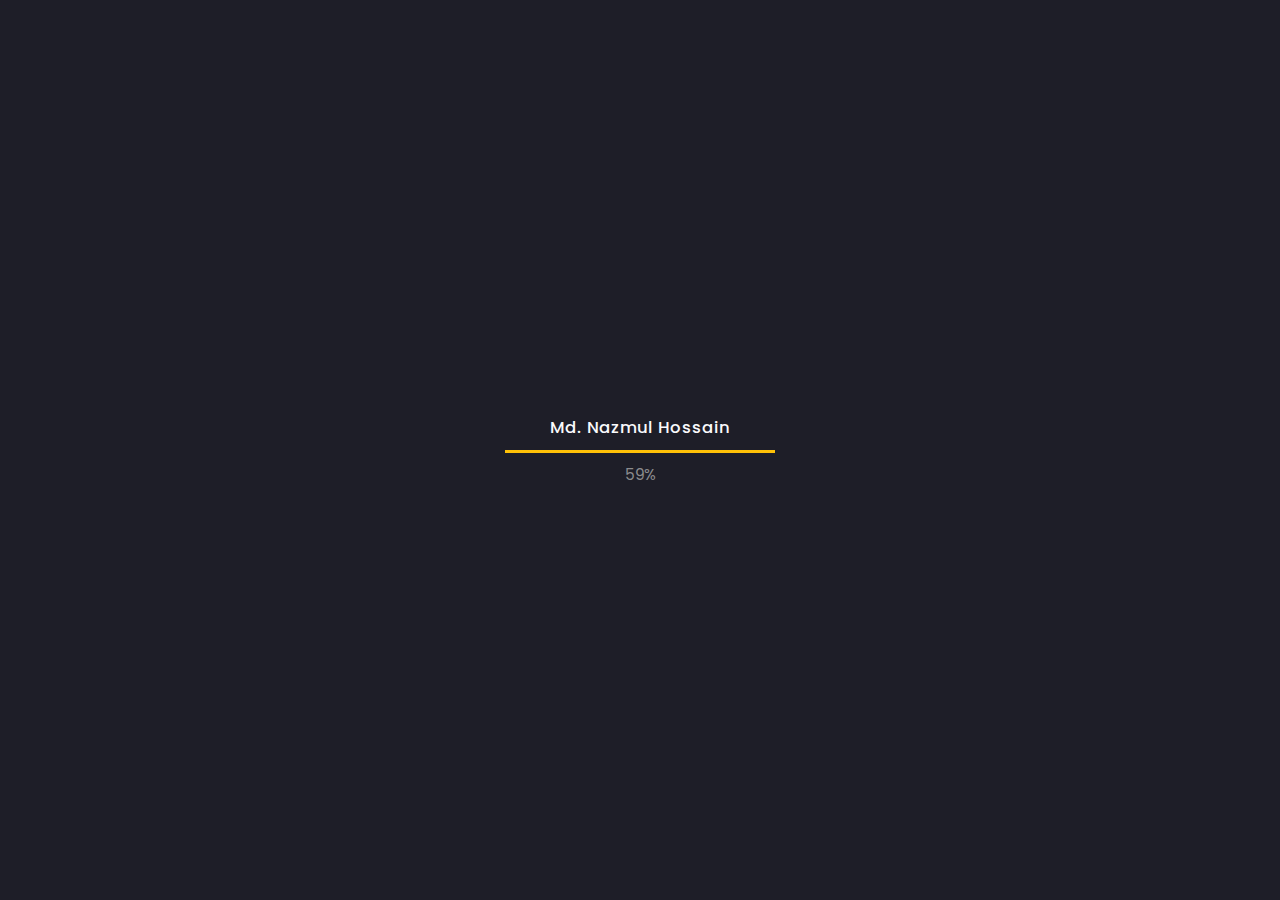
==== commit 578ea30a: "fixed active link bug" ====
--- a/index.html
+++ b/index.html
@@ -662,13 +662,12 @@
                                     <svg xmlns="http://www.w3.org/2000/svg" viewBox="0 0 450 320"><defs><style>.cls-1{fill:#231815;}.cls-2{fill:#fff;}</style></defs><path class="cls-1" d="M349,181.46c.89-1.4,11.62-7,11.51-7.11-3.39-2.59-10.79-.93-16.82-1.5-1.33-.12-5.81-1.6-7.29-1.69-2.22-.12-2.2,2-2.16,3.26,0,.12-.64,12.19-.64,17a3.45,3.45,0,0,0,.27,1.41c.09.19,4-3.5,5.27-4.66-1.63-1.71-1-8.28-1.08-11.06,0-1.07.47-1.69,1.06-1.07a16.5,16.5,0,0,0,9.88,5.47"/><path class="cls-1" d="M336.85,198.72c1.72,1.25,2.47.86,3.72,1.5a8.16,8.16,0,0,1,2.51,2.67,9.36,9.36,0,0,1,1,2.86,3,3,0,0,0,4.1,2.14c.8-.25,4-9.55,1.13-10.81-2-.91-3.42.81-4.69.65-.78-.1-.4-2.32-.39-2.4a1.72,1.72,0,0,0-1.32-1.6,9.8,9.8,0,0,0-1.33.2c-.19,0-4.75,4.79-4.76,4.79"/><path class="cls-1" d="M387.33,243a92.44,92.44,0,0,0,2.13,18.14,1.31,1.31,0,0,1-.53,1.69c-5.44,4.66-11.06,10.35-16,12.8-1.56.77-3.2,1.07-4.11,2.15-.78.92-.74,2.51-.71,3.72a8,8,0,0,1-2.13,6.1,3.17,3.17,0,0,0-.56.6c-1,1.93-.86,7,.73,7.87.84.47,4.63-2.89,6.07-5.53.27-.49-.59-2.64-.94-3.82a2.2,2.2,0,0,1,1.78-2.64,2.38,2.38,0,0,0,1.34-.63c.61-.65.47-1.94.13-3.05a2,2,0,0,1-.09-1.42c.08-.32,5.56-3.9,7.4-5.29,4-3,13.19-5.53,16.16-9.36.93-1.19,1.14-2.56-.09-3.64s-9.63-12.44-10.54-17.69"/><path class="cls-1" d="M450,235.35c.12.05-7-7.75-18.39-2.1-.06,0-6-4.51-7.85-6.15-.47-.41,1.24-5.47-4.07-10.54-4.33-4.13-17.93-11.05-23.63-21.78-3.45-6.54,2.27-20.54,1.42-32-.13-1.75-2.66-4.14-3.07-5.53-2.64-9.12-3.35-13-4.8-16.81a5.63,5.63,0,0,1-2.57,3.24c.83-1.34,2-4,1.07-6.45a11.7,11.7,0,0,0-.79-1.19,7.1,7.1,0,0,1-2,5.81c.36-.83,1.45-5.77.72-7.25-.31-.31-.65-.61-1-.9s-.47-.36-.7-.53a12.32,12.32,0,0,1-.77,6.37,20.57,20.57,0,0,0-.65-7.25,20.48,20.48,0,0,0-15.65-1.19,9.82,9.82,0,0,0-5.58,5.81l-26.27-4.62-.23.11.13.18,25.19,10.18c-.32,4.22.09,8.57-.49,11.45s-2,3.55-2,4.56c0,1.17,1.22,3.72,4,1.47.61-.49,1.11-1.51,2.26-1.28,1.86.38.41,2.86,1.94,3,2.36.17,1.23-3.89,1.45-5.11s1.79-7,4.66-6.59c2.6.36,2.17,2.08,2.19,4a17.27,17.27,0,0,1-.92,7.46c-1.3,1.11-10,9.87-12.66,14.08-.16.26-10.52,5.57-14.56,8.44-13.74,9.75-20.25,20.61-19.79,24.07,0,.26,2.54,5.19,4.1,8.17.24,1.65-.46,7.63,1.32,8,2.11.43,7.35-7.17,5.76-9.19-1.17-1.49-2.67-.8-3.19-1.65a2.57,2.57,0,0,1-.34-.62c-.23-.51,1.09-2,.66-3.34-.81-2.39-2.51-1.38-2.81-2.47a11.77,11.77,0,0,1-.45-2.69,4,4,0,0,1,.55-2.2c2.71-3.9,9.76-11.76,15.75-13,.39-.08,9.56,9.92,15.56,10.8.24,0,7.17,19.12,20.36,20.35-1.58,10.38,9.27,37.29,18.73,42.52,1.1.61,1,2.8.51,3.45s-13,12.35-18.47,18.14c-.66.7-.52,4.91-.6,5.47-.21,1.56-2.21,8.63-.88,9.64,1.77,1.35,8.79-3.8,6.5-6.56-.43-.53-2.74-1.51-1.78-3.16.5-.88,3.59-.4,4.57-2,.62-1,.09-3,.07-4s13.33-13.39,16.76-16.57a2.28,2.28,0,0,0,1.19-1.78,19.15,19.15,0,0,0-.2-2.58c-.17-1.26-9.11-12.15-1.61-17.41,2.57-1.79,11.82-7.53,14.12-14.46a26.67,26.67,0,0,1,5.23,4.55c-4.24,3.25-7.36,9.63-7.93,10.84-.1.22,4.06-3.17,7.71-4.18.13,0-11.6,15.35-11,22.49A25.56,25.56,0,0,1,424.59,254c.25-.2-10.63,21.95,3.2,36.76,0,0-4.62-15.11-2.18-19.72.06-.11,6.53,13.78,16.91,13.33.16,0-8.47-7.39-10.46-18.91a15.69,15.69,0,0,0,7.93,5.08c.42.09-8.57-10.9-3.08-19.06.25,6.5,4.53,10.62,6,11.08.22.06-3.25-8.21-.66-13.92,1.3,1.45,2.69,4,6.29,3.95a31.85,31.85,0,0,1-4.52-16.66C444.06,235.07,446.72,234,450,235.35Z"/><path class="cls-1" d="M366.88,128.74l.06,0,.07,0a23.42,23.42,0,0,1,6.94-1.08,21,21,0,0,1,9.91,2.39l.6.32.58.38.41.29c.27.18.52.38.78.57s.76.67,1.12,1l.22.23.69.74.5.65a14.35,14.35,0,0,1,.87,1.32l.11.17.66,1.26c1.33,2.74,2.23,6.14,3.47,10.84,1.39-6.21,3.21-12.39.35-20-1.51-4-8.87-15.91-27-13.2-12.3,1.84-19.06,13.77-19.06,13.77l11.73,5S364.23,129.84,366.88,128.74Z"/><path class="cls-1" d="M101,181.46c-.89-1.4-11.63-7-11.51-7.11,3.4-2.59,10.79-.93,16.82-1.5,1.32-.12,5.81-1.6,7.3-1.69,2.21-.12,2.19,2,2.16,3.26,0,.12.64,12.19.64,17a3.42,3.42,0,0,1-.28,1.41c-.09.19-4-3.5-5.27-4.66,1.63-1.71,1-8.28,1.08-11.06,0-1.07-.47-1.69-1.06-1.07a16.47,16.47,0,0,1-9.88,5.47"/><path class="cls-1" d="M113.14,198.72c-1.71,1.25-2.47.86-3.73,1.5a8.34,8.34,0,0,0-2.5,2.67,9.09,9.09,0,0,0-1,2.86,3,3,0,0,1-4.11,2.14c-.81-.25-3.94-9.55-1.12-10.81,2-.91,3.4.81,4.68.65.79-.1.4-2.32.4-2.4a1.71,1.71,0,0,1,1.31-1.6,10,10,0,0,1,1.33.2c.19,0,4.75,4.79,4.76,4.79"/><path class="cls-1" d="M62.67,243a92.43,92.43,0,0,1-2.14,18.14,1.32,1.32,0,0,0,.53,1.69c5.44,4.66,11.06,10.35,16,12.8,1.56.77,3.19,1.07,4.1,2.15.78.92.75,2.51.71,3.72a8.09,8.09,0,0,0,2.14,6.1,3.47,3.47,0,0,1,.55.6c1,1.93.87,7-.74,7.87-.83.47-4.62-2.89-6.05-5.53-.28-.49.58-2.64.94-3.82A2.21,2.21,0,0,0,77,284.08a2.3,2.3,0,0,1-1.34-.63c-.62-.65-.48-1.94-.15-3.05A2,2,0,0,0,75.6,279c-.09-.32-5.57-3.9-7.41-5.29-4-3-13.19-5.53-16.16-9.36-.93-1.19-1.15-2.56.09-3.64S61.75,248.25,62.67,243"/><path class="cls-1" d="M0,235.35c-.13.05,7-7.75,18.38-2.1.06,0,6-4.51,7.85-6.15.48-.41-1.23-5.47,4.07-10.54,4.34-4.13,17.93-11.05,23.62-21.78,3.46-6.54-2.25-20.54-1.42-32,.14-1.75,2.68-4.14,3.08-5.53,2.64-9.12,3.35-13,4.8-16.81A5.61,5.61,0,0,0,63,143.71c-.83-1.34-2-4-1.07-6.45a11.65,11.65,0,0,1,.78-1.19,7,7,0,0,0,2,5.81c-.34-.83-1.44-5.77-.71-7.25a12.66,12.66,0,0,1,1-.9c.22-.18.45-.36.7-.53a12.25,12.25,0,0,0,.76,6.37,20.8,20.8,0,0,1,.65-7.25,20.48,20.48,0,0,1,15.65-1.19,9.85,9.85,0,0,1,5.58,5.81l26.27-4.62.23.11-.13.18L89.46,142.79c.33,4.22-.08,8.57.49,11.45s2,3.55,2,4.56c0,1.17-1.22,3.72-4,1.47-.61-.49-1.11-1.51-2.26-1.28-1.86.38-.4,2.86-1.94,3-2.36.17-1.22-3.89-1.44-5.11s-1.8-7-4.67-6.59c-2.59.36-2.17,2.08-2.2,4a17.68,17.68,0,0,0,.93,7.46c1.3,1.11,10,9.87,12.66,14.08.17.26,10.52,5.57,14.56,8.44,13.75,9.75,20.25,20.61,19.8,24.07,0,.26-2.55,5.19-4.11,8.17-.25,1.65.46,7.63-1.31,8-2.1.43-7.35-7.17-5.77-9.19,1.17-1.49,2.67-.8,3.19-1.65a3,3,0,0,0,.34-.62c.24-.51-1.09-2-.65-3.34.8-2.39,2.5-1.38,2.8-2.47a12.42,12.42,0,0,0,.46-2.69,4.1,4.1,0,0,0-.55-2.2c-2.72-3.9-9.77-11.76-15.76-13-.4-.08-9.55,9.92-15.56,10.8-.25,0-7.16,19.12-20.36,20.35,1.58,10.38-9.26,37.29-18.74,42.52-1.09.61-.94,2.8-.5,3.45s13,12.35,18.47,18.14c.67.7.53,4.91.6,5.47.21,1.56,2.21,8.63.88,9.64-1.77,1.35-8.79-3.8-6.5-6.56.44-.53,2.74-1.51,1.79-3.16-.5-.88-3.61-.4-4.58-2-.61-1-.09-3-.06-4S44.1,270.59,40.67,267.41a2.26,2.26,0,0,1-1.2-1.78,19.11,19.11,0,0,1,.21-2.58c.17-1.26,9.11-12.15,1.6-17.41-2.55-1.79-11.81-7.53-14.11-14.46A26.45,26.45,0,0,0,22,235.73c4.23,3.25,7.36,9.63,7.92,10.84.1.22-4.05-3.17-7.71-4.18-.12,0,11.61,15.35,11,22.49A25.56,25.56,0,0,0,25.4,254c-.25-.2,10.63,21.95-3.19,36.76,0,0,4.61-15.11,2.17-19.72-.06-.11-6.53,13.78-16.91,13.33-.16,0,8.47-7.39,10.45-18.91A15.63,15.63,0,0,1,10,270.49c-.42.09,8.56-10.9,3.08-19.06-.24,6.5-4.52,10.62-6,11.08-.22.06,3.24-8.21.66-13.92-1.3,1.45-2.69,4-6.28,3.95a32.13,32.13,0,0,0,4.51-16.66C5.94,235.07,3.26,234,0,235.35Z"/><path class="cls-1" d="M83.12,128.74l-.07,0-.07,0a23.38,23.38,0,0,0-7-1.08,21,21,0,0,0-9.9,2.39l-.6.32-.57.38-.41.29c-.27.18-.54.38-.77.57-.4.33-.79.67-1.13,1l-.23.23-.69.74-.49.65a12.61,12.61,0,0,0-.88,1.32l-.1.17-.67,1.26c-1.33,2.74-2.23,6.14-3.47,10.84-1.39-6.21-3.21-12.39-.35-20,1.52-4,8.87-15.91,27-13.2,12.3,1.84,19.08,13.77,19.08,13.77l-11.73,5S85.77,129.84,83.12,128.74Z"/><path class="cls-1" d="M221.25,208.84a1.3,1.3,0,0,0,2-1.27v-7a2.2,2.2,0,0,0-2.19-2.21h-9.87c-1.21,0-1.55.75-.76,1.68Z"/><path class="cls-1" d="M206.13,200.22a4.52,4.52,0,0,0-3.41-1.84h-8.47c-1.21,0-1.37.53-.34,1.18l16.87,8.18c1.15.41,1.39,0,.57-.85Z"/><path class="cls-1" d="M223.24,180.51a2.2,2.2,0,0,0-2.19-2.2H203.52a1.59,1.59,0,0,0-1.62,2.12S204.55,190,207,194.8v0s1,0,2.24,0h11.81a2.2,2.2,0,0,0,2.19-2.2Z"/><path class="cls-1" d="M223.24,106.12a1.32,1.32,0,0,0-2-1.3L210.88,113c-.79.9-.46,1.64.76,1.64h9.41a2.19,2.19,0,0,0,2.19-2.19Z"/><path class="cls-1" d="M172.22,193.82a7.94,7.94,0,0,0,1.71,1.23,7,7,0,0,1,2.2-.17H181c1.22,0,1.6-.79.87-1.75l-8.15-12.87a4,4,0,0,0-3.22-1.95h-11c-1.22,0-1.59.78-.84,1.73Z"/><path class="cls-1" d="M223.24,120.3a2.2,2.2,0,0,0-2.19-2.2H209.6c-1.21,0-2.33.23-2.47.52l-.14.26c-2.34,4.63-4.92,13.67-4.92,13.67a1.58,1.58,0,0,0,1.6,2.11h17.38a2.19,2.19,0,0,0,2.19-2.2Z"/><path class="cls-1" d="M223.24,140.37a2.2,2.2,0,0,0-2.19-2.2H203a2.61,2.61,0,0,0-2.51,2.19l-1.21,12.18a2.06,2.06,0,0,0,2.07,2.2h19.75a2.2,2.2,0,0,0,2.19-2.2Z"/><path class="cls-1" d="M223.24,160.44a2.2,2.2,0,0,0-2.19-2.2H201.29a2.08,2.08,0,0,0-2.09,2.2l1.13,12.18a2.6,2.6,0,0,0,2.48,2.19h18.24a2.2,2.2,0,0,0,2.19-2.2Z"/><path class="cls-1" d="M188.37,199.78a7.14,7.14,0,0,0-3.89-1.4h-3.29c-1.22,0-1.31.43-.23,1l13.94,5.86c1.14.4,1.25.19.23-.46Z"/><path class="cls-1" d="M200.94,194.88a1.4,1.4,0,0,0,1.39-2l-4-12.39a3,3,0,0,0-2.76-2.13H178.71c-1.22,0-1.71.86-1.12,1.92l9,13a5.47,5.47,0,0,0,3.64,1.68Z"/><path class="cls-1" d="M196.88,140.36a1.88,1.88,0,0,0-1.91-2.19H177.56a3.1,3.1,0,0,0-2.81,2.12l-2.47,12.26a1.91,1.91,0,0,0,1.93,2.19h19.18a2.37,2.37,0,0,0,2.33-2.2Z"/><path class="cls-1" d="M191,118.1a5.62,5.62,0,0,0-3.66,1.65l-9.42,13c-.61,1.06-.12,1.9,1.09,1.9h16.65a3,3,0,0,0,2.79-2.12l4.18-12.4a1.38,1.38,0,0,0-1.37-2Z"/><path class="cls-1" d="M154.52,172.75a3.44,3.44,0,0,0,3,2.06h11.67a1.63,1.63,0,0,0,1.66-2.13l-2.14-12.24a2.49,2.49,0,0,0-2.42-2.2H153.16a1.82,1.82,0,0,0-1.86,2.18Z"/><path class="cls-1" d="M174.51,172.68a3.06,3.06,0,0,0,2.79,2.13h17.56a1.89,1.89,0,0,0,1.92-2.19l-1.08-12.18a2.34,2.34,0,0,0-2.31-2.2h-19.2a1.94,1.94,0,0,0-2,2.19Z"/><path class="cls-1" d="M151.37,152.57a1.8,1.8,0,0,0,1.83,2.17h13.11a2.54,2.54,0,0,0,2.45-2.2l2.3-12.24a1.61,1.61,0,0,0-1.63-2.13H157.88a3.55,3.55,0,0,0-3,2Z"/><path class="cls-1" d="M211.33,106.79c.84-.87.59-1.26-.55-.85l-15.93,7.51c-1,.63-.89,1.14.32,1.14h8a4.75,4.75,0,0,0,3.45-1.81Z"/><path class="cls-1" d="M159.12,133c-.76.93-.41,1.69.81,1.69h10.86a4.09,4.09,0,0,0,3.25-1.93l8.45-12.9c.75-1,.38-1.73-.84-1.73h-5a7.19,7.19,0,0,0-3.91,1.39Z"/><path class="cls-1" d="M185.27,114.59a7.36,7.36,0,0,0,3.91-1.37l5.94-4.28c1-.66.92-.87-.22-.46l-12.65,5.17c-1.1.53-1,.94.21.94Z"/><path class="cls-1" d="M275.78,154.74a1.9,1.9,0,0,0,1.93-2.19l-2.47-12.26a3.09,3.09,0,0,0-2.81-2.12H255a1.88,1.88,0,0,0-1.9,2.19l1.17,12.18a2.36,2.36,0,0,0,2.33,2.2Z"/><path class="cls-1" d="M226.75,192.68a2.21,2.21,0,0,0,2.2,2.2h11.81c1.22,0,2.22,0,2.23,0l0,0c2.43-4.82,5.09-14.37,5.09-14.37a1.6,1.6,0,0,0-1.62-2.12H229a2.21,2.21,0,0,0-2.2,2.2Z"/><path class="cls-1" d="M226.75,172.61a2.21,2.21,0,0,0,2.2,2.2h18.23a2.62,2.62,0,0,0,2.5-2.19l1.11-12.18a2.07,2.07,0,0,0-2.08-2.2H229a2.21,2.21,0,0,0-2.2,2.2Z"/><path class="cls-1" d="M226.75,152.54a2.21,2.21,0,0,0,2.2,2.2H248.7a2.05,2.05,0,0,0,2.06-2.2l-1.2-12.18a2.61,2.61,0,0,0-2.52-2.19H229a2.21,2.21,0,0,0-2.2,2.2Z"/><path class="cls-1" d="M272.41,180.23c.59-1.06.09-1.92-1.13-1.92H254.47a3,3,0,0,0-2.76,2.13l-4.06,12.39a1.41,1.41,0,0,0,1.41,2h10.66a5.49,5.49,0,0,0,3.64-1.68Z"/><path class="cls-1" d="M265.53,198.38a7.14,7.14,0,0,0-3.91,1.4l-6.75,5c-1,.65-.91.86.23.46L269,199.35c1.1-.54,1-1-.22-1Z"/><path class="cls-1" d="M226.75,132.46a2.2,2.2,0,0,0,2.2,2.2h17.37a1.57,1.57,0,0,0,1.6-2.11s-2.58-9-4.91-13.67l-.14-.26c-.15-.29-1.26-.52-2.47-.52H229a2.21,2.21,0,0,0-2.2,2.2Z"/><path class="cls-1" d="M298.7,160.42a1.84,1.84,0,0,0-1.87-2.18H283.71a2.5,2.5,0,0,0-2.42,2.2l-2.14,12.24a1.63,1.63,0,0,0,1.66,2.13h11.63c1.22,0,2.21,0,2.21,0s.36-.88.79-2Z"/><path class="cls-1" d="M247.27,198.38a4.55,4.55,0,0,0-3.41,1.84l-5.21,6.67c-.82.87-.57,1.26.56.85l16.88-8.18c1-.65.86-1.18-.35-1.18Z"/><path class="cls-1" d="M239.58,200.06c.79-.93.44-1.68-.77-1.68H229a2.21,2.21,0,0,0-2.2,2.21v7a1.3,1.3,0,0,0,2,1.27Z"/><path class="cls-1" d="M296.8,154.74a1.8,1.8,0,0,0,1.83-2.17l-3.48-12.36a3.55,3.55,0,0,0-3-2H280.56a1.6,1.6,0,0,0-1.62,2.13l2.31,12.24a2.5,2.5,0,0,0,2.44,2.2Z"/><path class="cls-1" d="M262.64,119.75A5.62,5.62,0,0,0,259,118.1H248.72a1.38,1.38,0,0,0-1.37,2l4.17,12.4a3.07,3.07,0,0,0,2.79,2.12H271c1.22,0,1.7-.84,1.09-1.9Z"/><path class="cls-1" d="M277.25,119.49a7.25,7.25,0,0,0-3.92-1.39h-5c-1.21,0-1.59.77-.84,1.73l8.46,12.9a4,4,0,0,0,3.25,1.93h10.85c1.22,0,1.58-.76.81-1.69Z"/><path class="cls-1" d="M228.76,104.82a1.32,1.32,0,0,0-2,1.3v6.28a2.2,2.2,0,0,0,2.2,2.19h9.41c1.22,0,1.55-.74.74-1.64Z"/><path class="cls-1" d="M291.35,180c.75-.95.38-1.73-.83-1.73h-11a4,4,0,0,0-3.22,1.95l-8.15,12.87c-.73,1-.34,1.75.88,1.75h4.82a6.21,6.21,0,0,1,2.21.19,7.07,7.07,0,0,0,1.69-1.23Z"/><path class="cls-1" d="M277.77,160.43a1.94,1.94,0,0,0-2-2.19H256.62a2.35,2.35,0,0,0-2.32,2.2l-1.08,12.18a1.89,1.89,0,0,0,1.92,2.19h17.55a3.07,3.07,0,0,0,2.79-2.13Z"/><path class="cls-1" d="M243.42,112.78a4.71,4.71,0,0,0,3.44,1.81h8c1.2,0,1.35-.51.32-1.14l-15.94-7.51c-1.13-.41-1.38,0-.55.85Z"/><path class="cls-1" d="M260.82,113.22a7.33,7.33,0,0,0,3.92,1.37h2.79c1.21,0,1.31-.41.21-.94l-12.64-5.17c-1.14-.41-1.25-.2-.23.46Z"/><path class="cls-1" d="M249,248.34a12.17,12.17,0,0,1-20.84-1l-.73-1.3c-6.46-11.51-10.36-18.57-11.58-21l-2.33-4.62-2.4,4.58c-1.62,3.14-9.93,21-13.48,28.62-.68,1.46-2.41,4.84-2.57,5.18l6-.11c.17-.35.64-1.37,1.33-2.84,2.44-5.24,7.91-17,11.13-23.78,3,5.48,7.45,13.4,9.23,16.56.4.71.64,1.15.69,1.21A17.47,17.47,0,0,0,255,248.34Z"/><path class="cls-1" d="M238.85,224.07a17.43,17.43,0,0,0-15.69,9.8l3.46,5.53a24.7,24.7,0,0,1,1.24-3.1A12.17,12.17,0,0,1,249,234.79h6A17.46,17.46,0,0,0,238.85,224.07Z"/><path class="cls-1" d="M223.74,316.61c-.57-.42-57.89-42.3-79.13-100.13-12.4-33.76-20.71-84.72-20.71-111.15V103.9l1.27-.6C136,98.22,225,68.41,225,68.41s89,29.81,99.82,34.89l1.28.6v1.43c0,26.45-8.33,77.41-20.71,111.15-21.21,57.75-78.56,99.71-79.13,100.13l-1.26.9ZM225,72.9S146,99.07,128.53,106.68l-.26.11v.3c.34,26,8.25,74.67,20.42,107.81,18.89,51.46,66.65,89.75,76.05,96.91l.25.19.26-.19c9.38-7.16,57.15-45.47,76-96.91,12.18-33.14,20.09-81.76,20.42-107.81v-.3l-.27-.11C304.05,99.07,225,73.13,225,72.9Z"/><path class="cls-1" d="M224.06,302c-.53-.37-52.38-38.06-71.71-90.71-11.24-30.59-18.78-76.8-18.78-100.76v-1.08l1-.45c9.84-4.6,90.46-31.63,90.46-31.63s80.62,27,90.46,31.63l1,.45v1.08c0,24-7.55,70.17-18.78,100.76-19.31,52.65-71.18,90.34-71.7,90.71l-.94.68ZM225,80.71s-76.27,25.68-87.87,30.77l-.26.11v.31c.28,23.65,7.45,67.92,18.56,98.17,9.84,26.83,28.32,49.6,42.94,64.65,8.43,8.84,20,19.24,26.63,24h0c6-4.37,17.18-14.56,25.57-23,15-15,33.94-38.31,44-65.71,11.11-30.25,18.28-74.52,18.56-98.17v-.31l-.27-.11C301,106.27,225,80.71,225,80.71Z"/><path class="cls-1" d="M234.45,54.41l6-37.49a62.87,62.87,0,0,1-7.23-6.29l-3.21,43.78Zm-9.46,0h2.1l3.43-46.74A46.1,46.1,0,0,1,225,0a45.83,45.83,0,0,1-5.51,7.67l3.42,46.74Zm17,0,8-31.68a62.15,62.15,0,0,1-6.83-3.93l-5.73,35.61Zm9.15,0,8.1-28A62.23,62.23,0,0,1,252.72,24l-7.66,30.41Zm-54.8,0-8.61-26.83a41.2,41.2,0,0,1-7.49-2.51l10.82,28.59Zm23.58,0-3.22-43.78a62.71,62.71,0,0,1-7.22,6.29l6,37.49Zm39-.75,10.81-28.59a41.2,41.2,0,0,1-7.49,2.51l-8.6,26.83Zm-54,.75L197.27,24a61.41,61.41,0,0,1-6.55,2.44l8.11,28Zm7.64,0L206.82,18.8A61.23,61.23,0,0,1,200,22.73l8,31.68ZM195.09,68.9,225,62.4l30.12,6.5,3.83-12.82H191Z"/><path class="cls-1" d="M111.28,92.18l7,6.4,72.75-28.41-2.87-7.73ZM182,67.24s1.95,1.26,2.22,2a1.44,1.44,0,0,1-.8,1.82,1.38,1.38,0,0,1-1.79-.82C181.37,69.5,182,67.24,182,67.24Zm-5.89,2.29s1.94,1.26,2.22,2a1.42,1.42,0,0,1-.81,1.83,1.37,1.37,0,0,1-1.78-.82A8.58,8.58,0,0,1,176.13,69.53Zm-5.88,2.3s1.94,1.26,2.22,2a1.44,1.44,0,0,1-.8,1.84,1.38,1.38,0,0,1-1.79-.82C169.61,74.09,170.25,71.83,170.25,71.83Zm-5.88,2.3s1.94,1.25,2.21,2a1.42,1.42,0,0,1-.8,1.82,1.36,1.36,0,0,1-1.78-.81C163.72,76.4,164.37,74.13,164.37,74.13Zm-5.89,2.3s2,1.26,2.21,2a1.42,1.42,0,0,1-.8,1.83,1.38,1.38,0,0,1-1.78-.82C157.84,78.69,158.48,76.43,158.48,76.43Zm-5.88,2.3s1.93,1.25,2.21,2a1.44,1.44,0,0,1-.79,1.84,1.39,1.39,0,0,1-1.79-.83C152,81,152.6,78.73,152.6,78.73ZM146.71,81s1.94,1.26,2.22,2a1.44,1.44,0,0,1-.8,1.83,1.36,1.36,0,0,1-1.78-.83C146.07,83.29,146.71,81,146.71,81Zm-5.89,2.31s2,1.25,2.23,2a1.45,1.45,0,0,1-.81,1.83,1.37,1.37,0,0,1-1.78-.82C140.19,85.59,140.82,83.33,140.82,83.33Zm-5.88,2.29s1.94,1.26,2.21,2a1.41,1.41,0,0,1-.78,1.82,1.38,1.38,0,0,1-1.8-.81C134.3,87.88,134.94,85.62,134.94,85.62Zm-5.89,2.3s2,1.25,2.21,2a1.42,1.42,0,0,1-.79,1.83,1.37,1.37,0,0,1-1.78-.83C128.41,90.19,129.05,87.92,129.05,87.92Zm-5.88,2.3s2,1.26,2.22,2a1.42,1.42,0,0,1-.8,1.83,1.37,1.37,0,0,1-1.79-.82C122.53,92.48,123.17,90.22,123.17,90.22Z"/><polygon class="cls-1" points="107.98 89.15 186.68 58.21 187.63 60.83 110.27 91.24 107.98 89.15"/><path class="cls-1" d="M86.1,83.69l0,0a1.34,1.34,0,0,0,.13-.27,2.11,2.11,0,0,0,0-.25,5.37,5.37,0,0,1-.73-.41.74.74,0,0,1,0,.53.08.08,0,0,1,0,0l0,0a.34.34,0,0,1-.16.08,4.38,4.38,0,0,0,.66.37.12.12,0,0,0,0,0S86.09,83.71,86.1,83.69Z"/><path class="cls-1" d="M97,88.8a2.18,2.18,0,1,1-2.81-1.27A2.17,2.17,0,0,1,97,88.8Z"/><path class="cls-1" d="M117.25,78.47a2.17,2.17,0,1,1-2.81-1.28A2.17,2.17,0,0,1,117.25,78.47Z"/><path class="cls-1" d="M141,68.85A2.18,2.18,0,1,1,137,70.38,2.18,2.18,0,0,1,141,68.85Z"/><path class="cls-1" d="M165.9,60.24A2.18,2.18,0,1,1,163.09,59,2.18,2.18,0,0,1,165.9,60.24Z"/><path class="cls-1" d="M179.31,52.49a12.07,12.07,0,0,1-6.07,2.25,11.93,11.93,0,0,1-6.55-2c-1.66-.94-1.84-3-1.29-4.65s2.71-3.37,4.9-2.37a5,5,0,0,0-6-2.58c-.17-2.78-1.22-5.58-3-5.81a2.2,2.2,0,0,0-2.09,1.25,10.16,10.16,0,0,0-.72-1.14l.26-.07a2.26,2.26,0,1,0-1.6-4.22,1.59,1.59,0,0,0-.31.17.28.28,0,0,0,0-.11,2.56,2.56,0,1,0-4.8,1.81.26.26,0,0,1,.05.09,1.89,1.89,0,0,0-.34.09,2.25,2.25,0,1,0,1.59,4.21.46.46,0,0,0,.22-.11,11.47,11.47,0,0,0,.22,1.35,2.19,2.19,0,0,0-2.39.43c-1.22,1.37-.16,4.15,1.54,6.35a5,5,0,0,0-3,6c1-2.18,3.75-2.21,5.24-1.44s1.65,3.19,1,4.66c-1.28,2.85-5.2,4.33-6.93,4.81a8.7,8.7,0,0,1-7.45-1.16c-2.13-1.73-3.28-4.22-2.73-5.87s2.7-3.37,4.9-2.38a4.84,4.84,0,0,0-5-2.75c-.06-3.38-1.27-7-3.49-7.28A2.54,2.54,0,0,0,133,43.46a11.22,11.22,0,0,0-.82-1.31l.28-.07a2.59,2.59,0,1,0-1.83-4.84c-.13,0-.25.12-.37.18a.5.5,0,0,0,0-.12,2.94,2.94,0,1,0-5.51,2.08.37.37,0,0,1,.05.11,1.72,1.72,0,0,0-.39.1,2.59,2.59,0,1,0,1.82,4.84,2.24,2.24,0,0,0,.27-.13,12.7,12.7,0,0,0,.24,1.53,2.53,2.53,0,0,0-2.74.5c-1.47,1.66,0,5.13,2.11,7.71a4.87,4.87,0,0,0-2.28,5.6c1-2.19,3.74-2.21,5.24-1.45s2.29,3.51,1.83,6.22A8.71,8.71,0,0,1,126,70.19c-1.62.79-5.55,2.26-8.39,1-1.47-.66-2.89-2.48-2.34-4.14s2.72-3.37,4.89-2.38a5,5,0,0,0-6.22-2.5c-.17-2.78-1.21-5.57-3-5.8a2.2,2.2,0,0,0-2.08,1.25c-.24-.41-.48-.79-.72-1.15a.53.53,0,0,0,.24-.06,2.25,2.25,0,1,0-1.59-4.21,3.31,3.31,0,0,0-.33.15l0-.1a2.56,2.56,0,0,0-4.8,1.81s0,.06,0,.1l-.35.09a2.25,2.25,0,0,0,1.59,4.22,1.85,1.85,0,0,0,.24-.11,11.4,11.4,0,0,0,.21,1.33,2.18,2.18,0,0,0-2.39.44c-1.21,1.36-.14,4.16,1.56,6.36a5,5,0,0,0-2.79,5.88c1-2.19,3.76-2.21,5.25-1.45a5.54,5.54,0,0,1,2.51,5.36c-.37,3.11-1.29,4.34-5.07,6a10.9,10.9,0,0,1-3.26.74c-2.36-.19-3.48-1.39-3.69-3,0-.31,0-.61,0-.93,0-2.08-.74-4.37-2.1-4.54a1.48,1.48,0,0,0-1.42.86c-.9-1.65-2.07-2.54-3-2.19s-1.19,1.76-.78,3.6a1.5,1.5,0,0,0-1.64.3c-.62.69-.36,1.93.28,3.14a6.74,6.74,0,0,0-2.09-1h0l-.42-.09h-.54l-.09,0h0a1.16,1.16,0,0,0-.8.39,4,4,0,0,0-.87-.33h0a3,3,0,0,0-.41-.08h-.15a.86.86,0,0,0-.22,0h-.15L81,79h0a1.17,1.17,0,0,0-.85.43s0,0,0,0,0,0,0,0a1.17,1.17,0,0,0-.13.95h0a1,1,0,0,0,.06.23h0c0,.07.06.15.1.23h0a3.17,3.17,0,0,0,.28.49h0a6.38,6.38,0,0,0,1.82,1.76l.12.07a5.09,5.09,0,0,0-2.66,3.11l0,.19c-.89,5.82,6,9.08,14.49,7.16-5.35-.37-10-2.75-9.47-6.1.53-2,3.19-2.75,6.53-2.61,1.36.06,2.78.33,4.57.47,3.21.22,4.39.52,7.61-.68,4.27-1.62,7.28-4.6,7.81-6.77a16.71,16.71,0,0,0,.48-5.41,9.26,9.26,0,0,0,1.73,1.14c5.12,2.52,10.68.09,13.56-1a14.12,14.12,0,0,0,7.19-6.7,13.71,13.71,0,0,0,1.46-5.37,13.72,13.72,0,0,0,4.64,3.08,14.07,14.07,0,0,0,9.82.28C153,63,158.77,61.12,161,55.85a8.9,8.9,0,0,0,.55-2A36.3,36.3,0,0,0,168.06,57c2.57.89,5.18,1.36,10.06-.48,3.09-1.18,6.19-5.78,4.95-10.53C183,47.21,182.1,49.86,179.31,52.49ZM83.11,82.88a3,3,0,0,1-.45-.27,5.83,5.83,0,0,1-1.73-1.7h0a.56.56,0,0,1-.07-.13l0-.07a.32.32,0,0,0,0-.09.3.3,0,0,1,0-.1l0-.06,0-.1a.13.13,0,0,0,0-.06.17.17,0,0,1,0-.07.19.19,0,0,1,0-.08v0a.31.31,0,0,1,0-.1h0l0-.08,0,0a.08.08,0,0,0,0,0l.07-.06h0l.1,0h0l.11,0h0l.09,0h.23l.14,0h0a4.83,4.83,0,0,1,1.14.35,1.19,1.19,0,0,0,0,.42v0l.06.22v0c0,.07.06.14.11.23h0a2.68,2.68,0,0,0,.27.49h0a5.7,5.7,0,0,0,.91,1A9.52,9.52,0,0,0,83.11,82.88Zm4.67-1a11.8,11.8,0,0,0-2.91.35A5.51,5.51,0,0,1,83.66,81h0a1,1,0,0,1-.08-.14l0-.06a.42.42,0,0,1,0-.1.73.73,0,0,1-.05-.09s0,0,0-.07a0,0,0,0,1,0,0l0-.07a.17.17,0,0,1,0-.07.14.14,0,0,0,0-.06v-.13a.22.22,0,0,1,0-.08s0,0,0,0a.13.13,0,0,1,0-.08s0,0,0,0l0,0a.16.16,0,0,1,.08-.06h0a.08.08,0,0,1,.07,0s0,0,0,0h0l.11,0h.54a5.67,5.67,0,0,1,2.36,1.11,5.79,5.79,0,0,1,1.12,1.07Zm.7-.86c-1.2-1.47-1.66-3-1.24-3.49.22-.24.78-.16,1.44.21h0a6.57,6.57,0,0,1,1.69,1.41,7.62,7.62,0,0,1,1.25,1.94ZM91.26,79a4.15,4.15,0,0,0-.27-.32,7.83,7.83,0,0,0-1.76-1.51c-.57-1.87-.31-3.12.11-3.28s1.51.75,2.24,2.39a7.82,7.82,0,0,0-.32,2.29Zm3.28,1.67-.46.53-1.54,0a2.18,2.18,0,0,1-.11-.27h0a7.47,7.47,0,0,1-.35-2.32,7,7,0,0,1,.33-2.18c.25-.71.63-1.17.94-1.11C94,75.34,94.74,77,94.74,79A7.27,7.27,0,0,1,94.54,80.66Zm12.67-27.39a1.06,1.06,0,1,1-.61,1.37A1.06,1.06,0,0,1,107.21,53.27Zm-3.65-1.44a1.37,1.37,0,1,1-.8,1.77A1.38,1.38,0,0,1,103.56,51.83Zm-1,5.48a1.07,1.07,0,0,1-1.37-.61,1.06,1.06,0,0,1,.62-1.37,1.06,1.06,0,1,1,.75,2Zm5.79,8.83a3.37,3.37,0,0,0,.13.38,4.15,4.15,0,0,0-.41-.27,5.76,5.76,0,0,0-4.32-.27c-1.76-2.14-2.43-4.42-1.82-5.09.31-.35,1.14-.23,2.1.31h0a9.67,9.67,0,0,1,2.48,2.06,11.71,11.71,0,0,1,1.84,2.87Zm-.56-3.8c0,.21,0,.42,0,.63-.13-.17-.27-.33-.4-.48a11.17,11.17,0,0,0-2.59-2.21c-.82-2.72-.43-4.54.17-4.76.27-.1.63,0,1,.34l.17.14a9.16,9.16,0,0,1,2.06,3A11.46,11.46,0,0,0,107.75,62.34ZM110,65.52a5.8,5.8,0,0,0-.25.85,4.53,4.53,0,0,1-.27-.66h0a10.68,10.68,0,0,1-.51-3.37,10.13,10.13,0,0,1,.48-3.19c.37-1,.92-1.69,1.38-1.63.91.11,1.92,2.29,2,5.09A5.85,5.85,0,0,0,110,65.52Zm23.66-20.26c.42-1.19,1-1.93,1.58-1.86,1.09.13,2.3,2.82,2.31,6.2a5.93,5.93,0,0,0-3.82,3.28.18.18,0,0,1,0-.09h0a12.27,12.27,0,0,1-.59-3.87A11.48,11.48,0,0,1,133.64,45.26Zm-2.54-6.75a1.22,1.22,0,1,1-.71,1.57A1.23,1.23,0,0,1,131.1,38.51Zm-4.2-1.65a1.58,1.58,0,1,1-.91,2A1.58,1.58,0,0,1,126.9,36.86Zm1.61,4.23a1.34,1.34,0,0,1,1.19.4l.18.15a10.06,10.06,0,0,1,2.38,3.44,12.81,12.81,0,0,0-.55,3.84c0,.24,0,.48,0,.73-.16-.2-.32-.38-.48-.56a12.47,12.47,0,0,0-2.95-2.53C127.35,43.44,127.81,41.35,128.51,41.09Zm-2.81,2.06a1.21,1.21,0,1,1-.84-2.28,1.21,1.21,0,1,1,.84,2.28Zm1.64,10.29c-2.23-2.56-3.08-5.37-2.36-6.2.37-.4,1.31-.25,2.42.38h0A11.29,11.29,0,0,1,130.24,50a12.43,12.43,0,0,1,2.1,3.29h0c.08.22.14.41.21.61-.16-.11-.34-.22-.52-.32A5.8,5.8,0,0,0,127.34,53.44ZM157.58,34.3a1.06,1.06,0,1,1-.63,1.37A1.07,1.07,0,0,1,157.58,34.3Zm-3.66-1.44a1.37,1.37,0,1,1-.8,1.77A1.39,1.39,0,0,1,153.92,32.86Zm-1,5.48a1.06,1.06,0,0,1-1.37-.62,1.06,1.06,0,1,1,1.37.62Zm5.77,8.84a5,5,0,0,1,.24.68,6.39,6.39,0,0,0-.75-.48,5.9,5.9,0,0,0-4.06-.32c-1.78-2.15-2.46-4.45-1.85-5.14.32-.35,1.15-.22,2.11.32a9.72,9.72,0,0,1,2.47,2.07,10.89,10.89,0,0,1,1.84,2.87ZM158.12,44l-.41-.48a11.24,11.24,0,0,0-2.57-2.2,8.75,8.75,0,0,1-.42-3.61,1.43,1.43,0,0,0,0-.23c.1-.5.29-.83.56-.93.6-.23,2.09.87,3.27,3.47a11,11,0,0,0-.48,3.35C158.1,43.58,158.11,43.8,158.12,44Zm2,2.65c-.05.15-.09.31-.14.46,0-.12-.09-.23-.13-.36h0a10.69,10.69,0,0,1-.53-3.38,10.06,10.06,0,0,1,.49-3.18h0c.37-1,.9-1.69,1.38-1.64.9.12,1.89,2.27,2,5A5.74,5.74,0,0,0,160.08,46.65Z"/><path class="cls-1" d="M261.8,62.44l-2.87,7.73,72.75,28.41,7-6.4Zm6.54,7.79a1.38,1.38,0,0,1-1.79.82,1.45,1.45,0,0,1-.8-1.82c.28-.73,2.22-2,2.22-2S268.61,69.5,268.34,70.23Zm5.89,2.3a1.38,1.38,0,0,1-1.78.82,1.42,1.42,0,0,1-.8-1.83c.26-.73,2.22-2,2.22-2S274.5,71.8,274.23,72.53Zm5.88,2.3a1.37,1.37,0,0,1-1.78.82,1.44,1.44,0,0,1-.8-1.84c.27-.72,2.21-2,2.21-2S280.38,74.09,280.11,74.83Zm5.89,2.3a1.37,1.37,0,0,1-1.78.81,1.42,1.42,0,0,1-.81-1.82c.28-.74,2.21-2,2.21-2S286.27,76.4,286,77.13Zm5.89,2.3a1.4,1.4,0,0,1-1.8.82,1.43,1.43,0,0,1-.79-1.83c.26-.73,2.22-2,2.22-2A8.54,8.54,0,0,1,291.89,79.43Zm5.87,2.29a1.38,1.38,0,0,1-1.78.83,1.43,1.43,0,0,1-.79-1.84c.26-.73,2.2-2,2.2-2S298,81,297.76,81.72ZM303.65,84a1.37,1.37,0,0,1-1.79.83,1.43,1.43,0,0,1-.79-1.83c.27-.73,2.22-2,2.22-2S303.93,83.29,303.65,84Zm5.89,2.31a1.38,1.38,0,0,1-1.79.82,1.44,1.44,0,0,1-.8-1.83c.27-.73,2.22-2,2.22-2A8.51,8.51,0,0,1,309.54,86.32Zm5.88,2.3a1.36,1.36,0,0,1-1.78.81,1.42,1.42,0,0,1-.8-1.82c.27-.73,2.21-2,2.21-2S315.69,87.88,315.42,88.62Zm5.89,2.29a1.38,1.38,0,0,1-1.79.83,1.44,1.44,0,0,1-.8-1.83c.27-.74,2.22-2,2.22-2S321.58,90.19,321.31,90.91Zm5.88,2.3a1.37,1.37,0,0,1-1.79.82,1.44,1.44,0,0,1-.8-1.83c.27-.72,2.23-2,2.23-2S327.46,92.48,327.19,93.21Z"/><polygon class="cls-1" points="342.01 89.15 263.32 58.21 262.37 60.83 339.73 91.24 342.01 89.15"/><path class="cls-1" d="M363.9,83.69l0,0a1.38,1.38,0,0,1-.14-.27,2.11,2.11,0,0,1,0-.25,6.14,6.14,0,0,0,.74-.41.75.75,0,0,0,0,.53l0,0s0,0,0,0a.45.45,0,0,0,.17.08,4.55,4.55,0,0,1-.68.37l0,0S363.9,83.71,363.9,83.69Z"/><path class="cls-1" d="M353,88.8a2.18,2.18,0,1,0,2.8-1.27A2.19,2.19,0,0,0,353,88.8Z"/><path class="cls-1" d="M332.74,78.47a2.18,2.18,0,1,0,2.81-1.28A2.17,2.17,0,0,0,332.74,78.47Z"/><path class="cls-1" d="M309,68.85A2.18,2.18,0,0,0,313,70.38,2.18,2.18,0,0,0,309,68.85Z"/><path class="cls-1" d="M284.09,60.24a2.18,2.18,0,0,0,1.28,2.81A2.18,2.18,0,0,0,286.9,59,2.19,2.19,0,0,0,284.09,60.24Z"/><path class="cls-1" d="M266.93,46c-1.24,4.75,1.84,9.35,4.94,10.53,4.88,1.84,7.49,1.37,10.06.48a36.3,36.3,0,0,0,6.55-3.13,9.46,9.46,0,0,0,.55,2c2.19,5.27,8,7.11,10.84,8.19a14.09,14.09,0,0,0,9.83-.28,13.63,13.63,0,0,0,4.64-3.08,13.71,13.71,0,0,0,1.46,5.37,14.1,14.1,0,0,0,7.2,6.7c2.88,1.09,8.43,3.52,13.56,1a9.26,9.26,0,0,0,1.73-1.14,16.7,16.7,0,0,0,.47,5.41c.54,2.17,3.54,5.15,7.82,6.77,3.21,1.2,4.4.9,7.6.68,1.79-.14,3.22-.41,4.57-.47,3.35-.14,6,.6,6.54,2.61.56,3.35-4.13,5.73-9.48,6.1,8.51,1.92,15.39-1.34,14.5-7.16l0-.19a5.15,5.15,0,0,0-2.66-3.11,1.05,1.05,0,0,0,.11-.07,6.42,6.42,0,0,0,1.83-1.76h0a4.27,4.27,0,0,0,.28-.49h0c0-.08.07-.16.1-.23h0a1,1,0,0,0,.05-.23h0a1.21,1.21,0,0,0-.12-.95l0,0s0,0,0,0A1.17,1.17,0,0,0,369,79h0l-.1,0h-.17a1,1,0,0,0-.23,0h-.13a3.58,3.58,0,0,0-.43.08h0a4.42,4.42,0,0,0-.87.33,1.16,1.16,0,0,0-.8-.39h0l-.09,0h-.55l-.4.09h0a6.7,6.7,0,0,0-2.08,1c.63-1.21.89-2.45.27-3.14a1.5,1.5,0,0,0-1.64-.3c.41-1.84.12-3.26-.78-3.6s-2.08.54-3,2.19a1.49,1.49,0,0,0-1.43-.86c-1.37.17-2.1,2.46-2.1,4.54,0,.32,0,.62.05.93-.21,1.65-1.32,2.85-3.68,3a11,11,0,0,1-3.27-.74c-3.78-1.64-4.69-2.87-5.06-6a5.52,5.52,0,0,1,2.5-5.36c1.49-.76,4.25-.74,5.25,1.45a4.94,4.94,0,0,0-2.8-5.88c1.72-2.2,2.79-5,1.57-6.36a2.17,2.17,0,0,0-2.39-.44,9.53,9.53,0,0,0,.2-1.33l.25.11a2.26,2.26,0,1,0,1.24-4.31.42.42,0,0,0,0-.1,2.56,2.56,0,1,0-4.8-1.81s0,.07,0,.1a2.52,2.52,0,0,0-.33-.15,2.25,2.25,0,1,0-1.58,4.21.5.5,0,0,0,.24.06c-.24.36-.49.74-.72,1.15a2.23,2.23,0,0,0-2.1-1.25c-1.8.23-2.84,3-3,5.8a5,5,0,0,0-6.21,2.5c2.18-1,4.26.81,4.89,2.38s-.87,3.48-2.34,4.14c-2.85,1.3-6.76-.17-8.39-1a8.67,8.67,0,0,1-4.82-5.78c-.48-2.71.31-5.33,1.82-6.22s4.26-.74,5.25,1.45a4.87,4.87,0,0,0-2.29-5.6c2.14-2.58,3.59-6,2.12-7.71a2.55,2.55,0,0,0-2.75-.5,12.7,12.7,0,0,0,.24-1.53l.28.13a2.59,2.59,0,0,0,1.82-4.84,1.86,1.86,0,0,0-.39-.1.37.37,0,0,1,.05-.11,2.94,2.94,0,1,0-5.5-2.08.56.56,0,0,0,0,.12l-.36-.18a2.59,2.59,0,1,0-1.83,4.84l.27.07a12.73,12.73,0,0,0-.82,1.31A2.54,2.54,0,0,0,314.6,42c-2.21.27-3.43,3.9-3.49,7.28a4.84,4.84,0,0,0-5,2.75c2.2-1,4.28.81,4.91,2.38s-.6,4.14-2.74,5.87a8.68,8.68,0,0,1-7.44,1.16c-1.75-.48-5.65-2-6.94-4.81-.67-1.47-.52-3.78,1-4.66s4.26-.74,5.25,1.44a5,5,0,0,0-3-6c1.7-2.2,2.76-5,1.55-6.35a2.17,2.17,0,0,0-2.38-.43,11.3,11.3,0,0,0,.2-1.35.65.65,0,0,0,.22.11,2.25,2.25,0,1,0,1.25-4.3.9.9,0,0,0,.05-.09,2.57,2.57,0,1,0-4.81-1.81s0,.06,0,.11a1.48,1.48,0,0,0-.33-.17,2.25,2.25,0,1,0-1.58,4.22l.25.07q-.36.51-.72,1.14a2.19,2.19,0,0,0-2.09-1.25c-1.81.23-2.85,3-3,5.81a5,5,0,0,0-6,2.58c2.18-1,4.27.81,4.89,2.37s.37,3.71-1.29,4.65a11.93,11.93,0,0,1-6.55,2,12.14,12.14,0,0,1-6.07-2.25C267.9,49.86,267,47.21,266.93,46Zm99,36.53a7.24,7.24,0,0,0,.92-1h0a3.45,3.45,0,0,0,.27-.49h0a1.22,1.22,0,0,1,.1-.23v0a1.42,1.42,0,0,1,.07-.22v0a2,2,0,0,0,0-.42,5,5,0,0,1,1.14-.35h0l.13,0h.23l.11,0h0l.1,0h0l.08,0h0l.08.06s0,0,0,0,0,0,0,0,0,0,0,.08h0a.31.31,0,0,1,0,.1v0a.19.19,0,0,1,0,.08v.07a.14.14,0,0,0,0,.06l0,.1s0,0,0,.06a.29.29,0,0,1,0,.1.36.36,0,0,0,0,.09.25.25,0,0,0,0,.07l-.07.13h0a5.78,5.78,0,0,1-1.72,1.7,3.67,3.67,0,0,1-.46.27A10.33,10.33,0,0,0,365.91,82.49Zm-3.7-.57h0a5.88,5.88,0,0,1,1.13-1.07,5.67,5.67,0,0,1,2.36-1.11h.53l.1,0h.05s0,0,.07,0h0a.16.16,0,0,1,.08.06s0,0,0,0l0,0s0,.06,0,.08v0a.22.22,0,0,1,0,.08v.05a.25.25,0,0,1,0,.08v.06s0,.05,0,.07a.19.19,0,0,1,0,.07,0,0,0,0,0,0,0l0,.07,0,.09s0,.06,0,.1a.21.21,0,0,1,0,.06.5.5,0,0,1-.08.14h0a5.38,5.38,0,0,1-1.19,1.32,11.94,11.94,0,0,0-2.92-.35Zm-3.82-.78a7.27,7.27,0,0,1,1.23-1.94,6.6,6.6,0,0,1,1.7-1.41h0c.65-.37,1.22-.45,1.44-.21.41.46-.05,2-1.24,3.49Zm.34-2.58a7.82,7.82,0,0,0-.32-2.29c.74-1.64,1.76-2.57,2.25-2.39s.68,1.41.11,3.28A7.65,7.65,0,0,0,359,78.67l-.27.32Zm-3.47.43c0-2,.73-3.65,1.38-3.72.32-.06.69.4.94,1.11a6.69,6.69,0,0,1,.34,2.18,7.47,7.47,0,0,1-.35,2.32h0c0,.1-.08.18-.11.27l-1.54,0-.46-.53A6.76,6.76,0,0,1,355.26,79ZM343.4,54.64a1.06,1.06,0,1,1-.63-1.37A1.08,1.08,0,0,1,343.4,54.64Zm3.83-1a1.36,1.36,0,0,1-1.76.8,1.37,1.37,0,1,1,1.76-.8Zm-.37,2.34a1.06,1.06,0,1,1,.62,1.37A1.06,1.06,0,0,1,346.86,55.94Zm-5.18,10.2a11.19,11.19,0,0,1,1.85-2.87A9.63,9.63,0,0,1,346,61.21h0c1-.54,1.78-.66,2.09-.31.62.67-.06,3-1.81,5.09a5.79,5.79,0,0,0-4.33.27c-.14.08-.27.18-.4.27.05-.12.07-.24.12-.38Zm.09-7.16a8.87,8.87,0,0,1,2.05-3,1.24,1.24,0,0,0,.18-.14,1.16,1.16,0,0,1,1-.34c.61.22,1,2,.17,4.76a10.93,10.93,0,0,0-2.58,2.21c-.14.15-.27.31-.4.48v-.63A11.82,11.82,0,0,0,341.77,59Zm-4.59,3.63c.09-2.8,1.1-5,2-5.09.46-.06,1,.59,1.36,1.63a9.58,9.58,0,0,1,.5,3.19,11,11,0,0,1-.51,3.37h0a6,6,0,0,1-.27.66,7.46,7.46,0,0,0-.26-.85A5.79,5.79,0,0,0,337.18,62.61ZM316.91,48.92a12.56,12.56,0,0,1-.58,3.87h0a.36.36,0,0,0,0,.09,6,6,0,0,0-3.82-3.28c0-3.38,1.22-6.07,2.3-6.2.54-.07,1.16.67,1.57,1.86A10.94,10.94,0,0,1,316.91,48.92Zm2.7-8.84a1.22,1.22,0,1,1-.71-1.57A1.23,1.23,0,0,1,319.61,40.08ZM324,38.89a1.57,1.57,0,1,1-2.94-1.11A1.57,1.57,0,1,1,324,38.89Zm-2.32,7.67a12.88,12.88,0,0,0-2.95,2.53,6.22,6.22,0,0,0-.46.56c0-.25,0-.49,0-.73a13.14,13.14,0,0,0-.54-3.84,9.79,9.79,0,0,1,2.37-3.44.9.9,0,0,0,.18-.15c.48-.37.9-.51,1.2-.4C322.19,41.35,322.63,43.44,321.68,46.56Zm1.9-5a1.22,1.22,0,1,1,.71,1.56A1.21,1.21,0,0,1,323.58,41.59Zm-5.63,12c-.18.1-.35.21-.51.32.07-.2.13-.39.2-.61h0A12.77,12.77,0,0,1,319.76,50a11.25,11.25,0,0,1,2.83-2.37h0c1.12-.63,2.05-.78,2.42-.38.73.83-.13,3.64-2.36,6.2A5.8,5.8,0,0,0,318,53.57ZM293,35.67a1.06,1.06,0,1,1-.63-1.37A1.07,1.07,0,0,1,293,35.67Zm3.83-1a1.37,1.37,0,1,1-.8-1.77A1.39,1.39,0,0,1,296.87,34.63ZM296.5,37a1.06,1.06,0,1,1,2,.75,1.06,1.06,0,1,1-2-.75Zm-5.15,10.21a10.84,10.84,0,0,1,1.83-2.87,9.89,9.89,0,0,1,2.47-2.07c1-.54,1.8-.67,2.11-.32.61.69-.07,3-1.85,5.14a5.87,5.87,0,0,0-4.05.32,5.65,5.65,0,0,0-.75.48,7,7,0,0,1,.24-.68Zm.55-3.81a11,11,0,0,0-.49-3.35c1.19-2.6,2.67-3.7,3.28-3.47.26.1.45.43.55.93a1.37,1.37,0,0,0,0,.23,8.92,8.92,0,0,1-.42,3.61,11.07,11.07,0,0,0-2.58,2.2l-.4.48C291.89,43.8,291.9,43.58,291.9,43.37Zm-5.06.22c.1-2.77,1.09-4.92,2-5,.46,0,1,.59,1.37,1.64h0a9.28,9.28,0,0,1,.49,3.18,11,11,0,0,1-.51,3.38h0l-.15.36c0-.15-.08-.31-.13-.46A5.71,5.71,0,0,0,286.84,43.59Z"/><path class="cls-2" d="M349,181.46c.89-1.4,11.62-7,11.51-7.11-3.39-2.59-10.79-.93-16.82-1.5-1.33-.12-5.81-1.6-7.29-1.69-2.22-.12-2.2,2-2.16,3.26,0,.12-.64,12.19-.64,17a3.45,3.45,0,0,0,.27,1.41c.09.19,4-3.5,5.27-4.66-1.63-1.71-1-8.28-1.08-11.06,0-1.07.47-1.69,1.06-1.07a16.5,16.5,0,0,0,9.88,5.47"/><path class="cls-2" d="M336.85,198.72c1.72,1.25,2.47.86,3.72,1.5a8.16,8.16,0,0,1,2.51,2.67,9.36,9.36,0,0,1,1,2.86,3,3,0,0,0,4.1,2.14c.8-.25,4-9.55,1.13-10.81-2-.91-3.42.81-4.69.65-.78-.1-.4-2.32-.39-2.4a1.72,1.72,0,0,0-1.32-1.6,9.8,9.8,0,0,0-1.33.2c-.19,0-4.75,4.79-4.76,4.79"/><path class="cls-2" d="M387.33,243a92.44,92.44,0,0,0,2.13,18.14,1.31,1.31,0,0,1-.53,1.69c-5.44,4.66-11.06,10.35-16,12.8-1.56.77-3.2,1.07-4.11,2.15-.78.92-.74,2.51-.71,3.72a8,8,0,0,1-2.13,6.1,3.17,3.17,0,0,0-.56.6c-1,1.93-.86,7,.73,7.87.84.47,4.63-2.89,6.07-5.53.27-.49-.59-2.64-.94-3.82a2.2,2.2,0,0,1,1.78-2.64,2.38,2.38,0,0,0,1.34-.63c.61-.65.47-1.94.13-3.05a2,2,0,0,1-.09-1.42c.08-.32,5.56-3.9,7.4-5.29,4-3,13.19-5.53,16.16-9.36.93-1.19,1.14-2.56-.09-3.64s-9.63-12.44-10.54-17.69"/><path class="cls-2" d="M450,235.35c.12.05-7-7.75-18.39-2.1-.06,0-6-4.51-7.85-6.15-.47-.41,1.24-5.47-4.07-10.54-4.33-4.13-17.93-11.05-23.63-21.78-3.45-6.54,2.27-20.54,1.42-32-.13-1.75-2.66-4.14-3.07-5.53-2.64-9.12-3.35-13-4.8-16.81a5.63,5.63,0,0,1-2.57,3.24c.83-1.34,2-4,1.07-6.45a11.7,11.7,0,0,0-.79-1.19,7.1,7.1,0,0,1-2,5.81c.36-.83,1.45-5.77.72-7.25-.31-.31-.65-.61-1-.9s-.47-.36-.7-.53a12.32,12.32,0,0,1-.77,6.37,20.57,20.57,0,0,0-.65-7.25,20.48,20.48,0,0,0-15.65-1.19,9.82,9.82,0,0,0-5.58,5.81l-26.27-4.62-.23.11.13.18,25.19,10.18c-.32,4.22.09,8.57-.49,11.45s-2,3.55-2,4.56c0,1.17,1.22,3.72,4,1.47.61-.49,1.11-1.51,2.26-1.28,1.86.38.41,2.86,1.94,3,2.36.17,1.23-3.89,1.45-5.11s1.79-7,4.66-6.59c2.6.36,2.17,2.08,2.19,4a17.27,17.27,0,0,1-.92,7.46c-1.3,1.11-10,9.87-12.66,14.08-.16.26-10.52,5.57-14.56,8.44-13.74,9.75-20.25,20.61-19.79,24.07,0,.26,2.54,5.19,4.1,8.17.24,1.65-.46,7.63,1.32,8,2.11.43,7.35-7.17,5.76-9.19-1.17-1.49-2.67-.8-3.19-1.65a2.57,2.57,0,0,1-.34-.62c-.23-.51,1.09-2,.66-3.34-.81-2.39-2.51-1.38-2.81-2.47a11.77,11.77,0,0,1-.45-2.69,4,4,0,0,1,.55-2.2c2.71-3.9,9.76-11.76,15.75-13,.39-.08,9.56,9.92,15.56,10.8.24,0,7.17,19.12,20.36,20.35-1.58,10.38,9.27,37.29,18.73,42.52,1.1.61,1,2.8.51,3.45s-13,12.35-18.47,18.14c-.66.7-.52,4.91-.6,5.47-.21,1.56-2.21,8.63-.88,9.64,1.77,1.35,8.79-3.8,6.5-6.56-.43-.53-2.74-1.51-1.78-3.16.5-.88,3.59-.4,4.57-2,.62-1,.09-3,.07-4s13.33-13.39,16.76-16.57a2.28,2.28,0,0,0,1.19-1.78,19.15,19.15,0,0,0-.2-2.58c-.17-1.26-9.11-12.15-1.61-17.41,2.57-1.79,11.82-7.53,14.12-14.46a26.67,26.67,0,0,1,5.23,4.55c-4.24,3.25-7.36,9.63-7.93,10.84-.1.22,4.06-3.17,7.71-4.18.13,0-11.6,15.35-11,22.49A25.56,25.56,0,0,1,424.59,254c.25-.2-10.63,21.95,3.2,36.76,0,0-4.62-15.11-2.18-19.72.06-.11,6.53,13.78,16.91,13.33.16,0-8.47-7.39-10.46-18.91a15.69,15.69,0,0,0,7.93,5.08c.42.09-8.57-10.9-3.08-19.06.25,6.5,4.53,10.62,6,11.08.22.06-3.25-8.21-.66-13.92,1.3,1.45,2.69,4,6.29,3.95a31.85,31.85,0,0,1-4.52-16.66C444.06,235.07,446.72,234,450,235.35Z"/><path class="cls-2" d="M366.88,128.74l.06,0,.07,0a23.42,23.42,0,0,1,6.94-1.08,21,21,0,0,1,9.91,2.39l.6.32.58.38.41.29c.27.18.52.38.78.57s.76.67,1.12,1l.22.23.69.74.5.65a14.35,14.35,0,0,1,.87,1.32l.11.17.66,1.26c1.33,2.74,2.23,6.14,3.47,10.84,1.39-6.21,3.21-12.39.35-20-1.51-4-8.87-15.91-27-13.2-12.3,1.84-19.06,13.77-19.06,13.77l11.73,5S364.23,129.84,366.88,128.74Z"/><path class="cls-2" d="M101,181.46c-.89-1.4-11.63-7-11.51-7.11,3.4-2.59,10.79-.93,16.82-1.5,1.32-.12,5.81-1.6,7.3-1.69,2.21-.12,2.19,2,2.16,3.26,0,.12.64,12.19.64,17a3.42,3.42,0,0,1-.28,1.41c-.09.19-4-3.5-5.27-4.66,1.63-1.71,1-8.28,1.08-11.06,0-1.07-.47-1.69-1.06-1.07a16.47,16.47,0,0,1-9.88,5.47"/><path class="cls-2" d="M113.14,198.72c-1.71,1.25-2.47.86-3.73,1.5a8.34,8.34,0,0,0-2.5,2.67,9.09,9.09,0,0,0-1,2.86,3,3,0,0,1-4.11,2.14c-.81-.25-3.94-9.55-1.12-10.81,2-.91,3.4.81,4.68.65.79-.1.4-2.32.4-2.4a1.71,1.71,0,0,1,1.31-1.6,10,10,0,0,1,1.33.2c.19,0,4.75,4.79,4.76,4.79"/><path class="cls-2" d="M62.67,243a92.43,92.43,0,0,1-2.14,18.14,1.32,1.32,0,0,0,.53,1.69c5.44,4.66,11.06,10.35,16,12.8,1.56.77,3.19,1.07,4.1,2.15.78.92.75,2.51.71,3.72a8.09,8.09,0,0,0,2.14,6.1,3.47,3.47,0,0,1,.55.6c1,1.93.87,7-.74,7.87-.83.47-4.62-2.89-6.05-5.53-.28-.49.58-2.64.94-3.82A2.21,2.21,0,0,0,77,284.08a2.3,2.3,0,0,1-1.34-.63c-.62-.65-.48-1.94-.15-3.05A2,2,0,0,0,75.6,279c-.09-.32-5.57-3.9-7.41-5.29-4-3-13.19-5.53-16.16-9.36-.93-1.19-1.15-2.56.09-3.64S61.75,248.25,62.67,243"/><path class="cls-2" d="M0,235.35c-.13.05,7-7.75,18.38-2.1.06,0,6-4.51,7.85-6.15.48-.41-1.23-5.47,4.07-10.54,4.34-4.13,17.93-11.05,23.62-21.78,3.46-6.54-2.25-20.54-1.42-32,.14-1.75,2.68-4.14,3.08-5.53,2.64-9.12,3.35-13,4.8-16.81A5.61,5.61,0,0,0,63,143.71c-.83-1.34-2-4-1.07-6.45a11.65,11.65,0,0,1,.78-1.19,7,7,0,0,0,2,5.81c-.34-.83-1.44-5.77-.71-7.25a12.66,12.66,0,0,1,1-.9c.22-.18.45-.36.7-.53a12.25,12.25,0,0,0,.76,6.37,20.8,20.8,0,0,1,.65-7.25,20.48,20.48,0,0,1,15.65-1.19,9.85,9.85,0,0,1,5.58,5.81l26.27-4.62.23.11-.13.18L89.46,142.79c.33,4.22-.08,8.57.49,11.45s2,3.55,2,4.56c0,1.17-1.22,3.72-4,1.47-.61-.49-1.11-1.51-2.26-1.28-1.86.38-.4,2.86-1.94,3-2.36.17-1.22-3.89-1.44-5.11s-1.8-7-4.67-6.59c-2.59.36-2.17,2.08-2.2,4a17.68,17.68,0,0,0,.93,7.46c1.3,1.11,10,9.87,12.66,14.08.17.26,10.52,5.57,14.56,8.44,13.75,9.75,20.25,20.61,19.8,24.07,0,.26-2.55,5.19-4.11,8.17-.25,1.65.46,7.63-1.31,8-2.1.43-7.35-7.17-5.77-9.19,1.17-1.49,2.67-.8,3.19-1.65a3,3,0,0,0,.34-.62c.24-.51-1.09-2-.65-3.34.8-2.39,2.5-1.38,2.8-2.47a12.42,12.42,0,0,0,.46-2.69,4.1,4.1,0,0,0-.55-2.2c-2.72-3.9-9.77-11.76-15.76-13-.4-.08-9.55,9.92-15.56,10.8-.25,0-7.16,19.12-20.36,20.35,1.58,10.38-9.26,37.29-18.74,42.52-1.09.61-.94,2.8-.5,3.45s13,12.35,18.47,18.14c.67.7.53,4.91.6,5.47.21,1.56,2.21,8.63.88,9.64-1.77,1.35-8.79-3.8-6.5-6.56.44-.53,2.74-1.51,1.79-3.16-.5-.88-3.61-.4-4.58-2-.61-1-.09-3-.06-4S44.1,270.59,40.67,267.41a2.26,2.26,0,0,1-1.2-1.78,19.11,19.11,0,0,1,.21-2.58c.17-1.26,9.11-12.15,1.6-17.41-2.55-1.79-11.81-7.53-14.11-14.46A26.45,26.45,0,0,0,22,235.73c4.23,3.25,7.36,9.63,7.92,10.84.1.22-4.05-3.17-7.71-4.18-.12,0,11.61,15.35,11,22.49A25.56,25.56,0,0,0,25.4,254c-.25-.2,10.63,21.95-3.19,36.76,0,0,4.61-15.11,2.17-19.72-.06-.11-6.53,13.78-16.91,13.33-.16,0,8.47-7.39,10.45-18.91A15.63,15.63,0,0,1,10,270.49c-.42.09,8.56-10.9,3.08-19.06-.24,6.5-4.52,10.62-6,11.08-.22.06,3.24-8.21.66-13.92-1.3,1.45-2.69,4-6.28,3.95a32.13,32.13,0,0,0,4.51-16.66C5.94,235.07,3.26,234,0,235.35Z"/><path class="cls-2" d="M83.12,128.74l-.07,0-.07,0a23.38,23.38,0,0,0-7-1.08,21,21,0,0,0-9.9,2.39l-.6.32-.57.38-.41.29c-.27.18-.54.38-.77.57-.4.33-.79.67-1.13,1l-.23.23-.69.74-.49.65a12.61,12.61,0,0,0-.88,1.32l-.1.17-.67,1.26c-1.33,2.74-2.23,6.14-3.47,10.84-1.39-6.21-3.21-12.39-.35-20,1.52-4,8.87-15.91,27-13.2,12.3,1.84,19.08,13.77,19.08,13.77l-11.73,5S85.77,129.84,83.12,128.74Z"/><path class="cls-2" d="M221.25,208.84a1.3,1.3,0,0,0,2-1.27v-7a2.2,2.2,0,0,0-2.19-2.21h-9.87c-1.21,0-1.55.75-.76,1.68Z"/><path class="cls-2" d="M206.13,200.22a4.52,4.52,0,0,0-3.41-1.84h-8.47c-1.21,0-1.37.53-.34,1.18l16.87,8.18c1.15.41,1.39,0,.57-.85Z"/><path class="cls-2" d="M223.24,180.51a2.2,2.2,0,0,0-2.19-2.2H203.52a1.59,1.59,0,0,0-1.62,2.12S204.55,190,207,194.8v0s1,0,2.24,0h11.81a2.2,2.2,0,0,0,2.19-2.2Z"/><path class="cls-2" d="M223.24,106.12a1.32,1.32,0,0,0-2-1.3L210.88,113c-.79.9-.46,1.64.76,1.64h9.41a2.19,2.19,0,0,0,2.19-2.19Z"/><path class="cls-2" d="M172.22,193.82a7.94,7.94,0,0,0,1.71,1.23,7,7,0,0,1,2.2-.17H181c1.22,0,1.6-.79.87-1.75l-8.15-12.87a4,4,0,0,0-3.22-1.95h-11c-1.22,0-1.59.78-.84,1.73Z"/><path class="cls-2" d="M223.24,120.3a2.2,2.2,0,0,0-2.19-2.2H209.6c-1.21,0-2.33.23-2.47.52l-.14.26c-2.34,4.63-4.92,13.67-4.92,13.67a1.58,1.58,0,0,0,1.6,2.11h17.38a2.19,2.19,0,0,0,2.19-2.2Z"/><path class="cls-2" d="M223.24,140.37a2.2,2.2,0,0,0-2.19-2.2H203a2.61,2.61,0,0,0-2.51,2.19l-1.21,12.18a2.06,2.06,0,0,0,2.07,2.2h19.75a2.2,2.2,0,0,0,2.19-2.2Z"/><path class="cls-2" d="M223.24,160.44a2.2,2.2,0,0,0-2.19-2.2H201.29a2.08,2.08,0,0,0-2.09,2.2l1.13,12.18a2.6,2.6,0,0,0,2.48,2.19h18.24a2.2,2.2,0,0,0,2.19-2.2Z"/><path class="cls-2" d="M188.37,199.78a7.14,7.14,0,0,0-3.89-1.4h-3.29c-1.22,0-1.31.43-.23,1l13.94,5.86c1.14.4,1.25.19.23-.46Z"/><path class="cls-2" d="M200.94,194.88a1.4,1.4,0,0,0,1.39-2l-4-12.39a3,3,0,0,0-2.76-2.13H178.71c-1.22,0-1.71.86-1.12,1.92l9,13a5.47,5.47,0,0,0,3.64,1.68Z"/><path class="cls-2" d="M196.88,140.36a1.88,1.88,0,0,0-1.91-2.19H177.56a3.1,3.1,0,0,0-2.81,2.12l-2.47,12.26a1.91,1.91,0,0,0,1.93,2.19h19.18a2.37,2.37,0,0,0,2.33-2.2Z"/><path class="cls-2" d="M191,118.1a5.62,5.62,0,0,0-3.66,1.65l-9.42,13c-.61,1.06-.12,1.9,1.09,1.9h16.65a3,3,0,0,0,2.79-2.12l4.18-12.4a1.38,1.38,0,0,0-1.37-2Z"/><path class="cls-2" d="M154.52,172.75a3.44,3.44,0,0,0,3,2.06h11.67a1.63,1.63,0,0,0,1.66-2.13l-2.14-12.24a2.49,2.49,0,0,0-2.42-2.2H153.16a1.82,1.82,0,0,0-1.86,2.18Z"/><path class="cls-2" d="M174.51,172.68a3.06,3.06,0,0,0,2.79,2.13h17.56a1.89,1.89,0,0,0,1.92-2.19l-1.08-12.18a2.34,2.34,0,0,0-2.31-2.2h-19.2a1.94,1.94,0,0,0-2,2.19Z"/><path class="cls-2" d="M151.37,152.57a1.8,1.8,0,0,0,1.83,2.17h13.11a2.54,2.54,0,0,0,2.45-2.2l2.3-12.24a1.61,1.61,0,0,0-1.63-2.13H157.88a3.55,3.55,0,0,0-3,2Z"/><path class="cls-2" d="M211.33,106.79c.84-.87.59-1.26-.55-.85l-15.93,7.51c-1,.63-.89,1.14.32,1.14h8a4.75,4.75,0,0,0,3.45-1.81Z"/><path class="cls-2" d="M159.12,133c-.76.93-.41,1.69.81,1.69h10.86a4.09,4.09,0,0,0,3.25-1.93l8.45-12.9c.75-1,.38-1.73-.84-1.73h-5a7.19,7.19,0,0,0-3.91,1.39Z"/><path class="cls-2" d="M185.27,114.59a7.36,7.36,0,0,0,3.91-1.37l5.94-4.28c1-.66.92-.87-.22-.46l-12.65,5.17c-1.1.53-1,.94.21.94Z"/><path class="cls-2" d="M275.78,154.74a1.9,1.9,0,0,0,1.93-2.19l-2.47-12.26a3.09,3.09,0,0,0-2.81-2.12H255a1.88,1.88,0,0,0-1.9,2.19l1.17,12.18a2.36,2.36,0,0,0,2.33,2.2Z"/><path class="cls-2" d="M226.75,192.68a2.21,2.21,0,0,0,2.2,2.2h11.81c1.22,0,2.22,0,2.23,0l0,0c2.43-4.82,5.09-14.37,5.09-14.37a1.6,1.6,0,0,0-1.62-2.12H229a2.21,2.21,0,0,0-2.2,2.2Z"/><path class="cls-2" d="M226.75,172.61a2.21,2.21,0,0,0,2.2,2.2h18.23a2.62,2.62,0,0,0,2.5-2.19l1.11-12.18a2.07,2.07,0,0,0-2.08-2.2H229a2.21,2.21,0,0,0-2.2,2.2Z"/><path class="cls-2" d="M226.75,152.54a2.21,2.21,0,0,0,2.2,2.2H248.7a2.05,2.05,0,0,0,2.06-2.2l-1.2-12.18a2.61,2.61,0,0,0-2.52-2.19H229a2.21,2.21,0,0,0-2.2,2.2Z"/><path class="cls-2" d="M272.41,180.23c.59-1.06.09-1.92-1.13-1.92H254.47a3,3,0,0,0-2.76,2.13l-4.06,12.39a1.41,1.41,0,0,0,1.41,2h10.66a5.49,5.49,0,0,0,3.64-1.68Z"/><path class="cls-2" d="M265.53,198.38a7.14,7.14,0,0,0-3.91,1.4l-6.75,5c-1,.65-.91.86.23.46L269,199.35c1.1-.54,1-1-.22-1Z"/><path class="cls-2" d="M226.75,132.46a2.2,2.2,0,0,0,2.2,2.2h17.37a1.57,1.57,0,0,0,1.6-2.11s-2.58-9-4.91-13.67l-.14-.26c-.15-.29-1.26-.52-2.47-.52H229a2.21,2.21,0,0,0-2.2,2.2Z"/><path class="cls-2" d="M298.7,160.42a1.84,1.84,0,0,0-1.87-2.18H283.71a2.5,2.5,0,0,0-2.42,2.2l-2.14,12.24a1.63,1.63,0,0,0,1.66,2.13h11.63c1.22,0,2.21,0,2.21,0s.36-.88.79-2Z"/><path class="cls-2" d="M247.27,198.38a4.55,4.55,0,0,0-3.41,1.84l-5.21,6.67c-.82.87-.57,1.26.56.85l16.88-8.18c1-.65.86-1.18-.35-1.18Z"/><path class="cls-2" d="M239.58,200.06c.79-.93.44-1.68-.77-1.68H229a2.21,2.21,0,0,0-2.2,2.21v7a1.3,1.3,0,0,0,2,1.27Z"/><path class="cls-2" d="M296.8,154.74a1.8,1.8,0,0,0,1.83-2.17l-3.48-12.36a3.55,3.55,0,0,0-3-2H280.56a1.6,1.6,0,0,0-1.62,2.13l2.31,12.24a2.5,2.5,0,0,0,2.44,2.2Z"/><path class="cls-2" d="M262.64,119.75A5.62,5.62,0,0,0,259,118.1H248.72a1.38,1.38,0,0,0-1.37,2l4.17,12.4a3.07,3.07,0,0,0,2.79,2.12H271c1.22,0,1.7-.84,1.09-1.9Z"/><path class="cls-2" d="M277.25,119.49a7.25,7.25,0,0,0-3.92-1.39h-5c-1.21,0-1.59.77-.84,1.73l8.46,12.9a4,4,0,0,0,3.25,1.93h10.85c1.22,0,1.58-.76.81-1.69Z"/><path class="cls-2" d="M228.76,104.82a1.32,1.32,0,0,0-2,1.3v6.28a2.2,2.2,0,0,0,2.2,2.19h9.41c1.22,0,1.55-.74.74-1.64Z"/><path class="cls-2" d="M291.35,180c.75-.95.38-1.73-.83-1.73h-11a4,4,0,0,0-3.22,1.95l-8.15,12.87c-.73,1-.34,1.75.88,1.75h4.82a6.21,6.21,0,0,1,2.21.19,7.07,7.07,0,0,0,1.69-1.23Z"/><path class="cls-2" d="M277.77,160.43a1.94,1.94,0,0,0-2-2.19H256.62a2.35,2.35,0,0,0-2.32,2.2l-1.08,12.18a1.89,1.89,0,0,0,1.92,2.19h17.55a3.07,3.07,0,0,0,2.79-2.13Z"/><path class="cls-2" d="M243.42,112.78a4.71,4.71,0,0,0,3.44,1.81h8c1.2,0,1.35-.51.32-1.14l-15.94-7.51c-1.13-.41-1.38,0-.55.85Z"/><path class="cls-2" d="M260.82,113.22a7.33,7.33,0,0,0,3.92,1.37h2.79c1.21,0,1.31-.41.21-.94l-12.64-5.17c-1.14-.41-1.25-.2-.23.46Z"/><path class="cls-2" d="M249,248.34a12.17,12.17,0,0,1-20.84-1l-.73-1.3c-6.46-11.51-10.36-18.57-11.58-21l-2.33-4.62-2.4,4.58c-1.62,3.14-9.93,21-13.48,28.62-.68,1.46-2.41,4.84-2.57,5.18l6-.11c.17-.35.64-1.37,1.33-2.84,2.44-5.24,7.91-17,11.13-23.78,3,5.48,7.45,13.4,9.23,16.56.4.71.64,1.15.69,1.21A17.47,17.47,0,0,0,255,248.34Z"/><path class="cls-2" d="M238.85,224.07a17.43,17.43,0,0,0-15.69,9.8l3.46,5.53a24.7,24.7,0,0,1,1.24-3.1A12.17,12.17,0,0,1,249,234.79h6A17.46,17.46,0,0,0,238.85,224.07Z"/><path class="cls-2" d="M223.74,316.61c-.57-.42-57.89-42.3-79.13-100.13-12.4-33.76-20.71-84.72-20.71-111.15V103.9l1.27-.6C136,98.22,225,68.41,225,68.41s89,29.81,99.82,34.89l1.28.6v1.43c0,26.45-8.33,77.41-20.71,111.15-21.21,57.75-78.56,99.71-79.13,100.13l-1.26.9ZM225,72.9S146,99.07,128.53,106.68l-.26.11v.3c.34,26,8.25,74.67,20.42,107.81,18.89,51.46,66.65,89.75,76.05,96.91l.25.19.26-.19c9.38-7.16,57.15-45.47,76-96.91,12.18-33.14,20.09-81.76,20.42-107.81v-.3l-.27-.11C304.05,99.07,225,73.13,225,72.9Z"/><path class="cls-2" d="M224.06,302c-.53-.37-52.38-38.06-71.71-90.71-11.24-30.59-18.78-76.8-18.78-100.76v-1.08l1-.45c9.84-4.6,90.46-31.63,90.46-31.63s80.62,27,90.46,31.63l1,.45v1.08c0,24-7.55,70.17-18.78,100.76-19.31,52.65-71.18,90.34-71.7,90.71l-.94.68ZM225,80.71s-76.27,25.68-87.87,30.77l-.26.11v.31c.28,23.65,7.45,67.92,18.56,98.17,9.84,26.83,28.32,49.6,42.94,64.65,8.43,8.84,20,19.24,26.63,24h0c6-4.37,17.18-14.56,25.57-23,15-15,33.94-38.31,44-65.71,11.11-30.25,18.28-74.52,18.56-98.17v-.31l-.27-.11C301,106.27,225,80.71,225,80.71Z"/><path class="cls-2" d="M234.45,54.41l6-37.49a62.87,62.87,0,0,1-7.23-6.29l-3.21,43.78Zm-9.46,0h2.1l3.43-46.74A46.1,46.1,0,0,1,225,0a45.83,45.83,0,0,1-5.51,7.67l3.42,46.74Zm17,0,8-31.68a62.15,62.15,0,0,1-6.83-3.93l-5.73,35.61Zm9.15,0,8.1-28A62.23,62.23,0,0,1,252.72,24l-7.66,30.41Zm-54.8,0-8.61-26.83a41.2,41.2,0,0,1-7.49-2.51l10.82,28.59Zm23.58,0-3.22-43.78a62.71,62.71,0,0,1-7.22,6.29l6,37.49Zm39-.75,10.81-28.59a41.2,41.2,0,0,1-7.49,2.51l-8.6,26.83Zm-54,.75L197.27,24a61.41,61.41,0,0,1-6.55,2.44l8.11,28Zm7.64,0L206.82,18.8A61.23,61.23,0,0,1,200,22.73l8,31.68ZM195.09,68.9,225,62.4l30.12,6.5,3.83-12.82H191Z"/><path class="cls-2" d="M111.28,92.18l7,6.4,72.75-28.41-2.87-7.73ZM182,67.24s1.95,1.26,2.22,2a1.44,1.44,0,0,1-.8,1.82,1.38,1.38,0,0,1-1.79-.82C181.37,69.5,182,67.24,182,67.24Zm-5.89,2.29s1.94,1.26,2.22,2a1.42,1.42,0,0,1-.81,1.83,1.37,1.37,0,0,1-1.78-.82A8.58,8.58,0,0,1,176.13,69.53Zm-5.88,2.3s1.94,1.26,2.22,2a1.44,1.44,0,0,1-.8,1.84,1.38,1.38,0,0,1-1.79-.82C169.61,74.09,170.25,71.83,170.25,71.83Zm-5.88,2.3s1.94,1.25,2.21,2a1.42,1.42,0,0,1-.8,1.82,1.36,1.36,0,0,1-1.78-.81C163.72,76.4,164.37,74.13,164.37,74.13Zm-5.89,2.3s2,1.26,2.21,2a1.42,1.42,0,0,1-.8,1.83,1.38,1.38,0,0,1-1.78-.82C157.84,78.69,158.48,76.43,158.48,76.43Zm-5.88,2.3s1.93,1.25,2.21,2a1.44,1.44,0,0,1-.79,1.84,1.39,1.39,0,0,1-1.79-.83C152,81,152.6,78.73,152.6,78.73ZM146.71,81s1.94,1.26,2.22,2a1.44,1.44,0,0,1-.8,1.83,1.36,1.36,0,0,1-1.78-.83C146.07,83.29,146.71,81,146.71,81Zm-5.89,2.31s2,1.25,2.23,2a1.45,1.45,0,0,1-.81,1.83,1.37,1.37,0,0,1-1.78-.82C140.19,85.59,140.82,83.33,140.82,83.33Zm-5.88,2.29s1.94,1.26,2.21,2a1.41,1.41,0,0,1-.78,1.82,1.38,1.38,0,0,1-1.8-.81C134.3,87.88,134.94,85.62,134.94,85.62Zm-5.89,2.3s2,1.25,2.21,2a1.42,1.42,0,0,1-.79,1.83,1.37,1.37,0,0,1-1.78-.83C128.41,90.19,129.05,87.92,129.05,87.92Zm-5.88,2.3s2,1.26,2.22,2a1.42,1.42,0,0,1-.8,1.83,1.37,1.37,0,0,1-1.79-.82C122.53,92.48,123.17,90.22,123.17,90.22Z"/><polygon class="cls-2" points="107.98 89.15 186.68 58.21 187.63 60.83 110.27 91.24 107.98 89.15"/><path class="cls-2" d="M86.1,83.69l0,0a1.34,1.34,0,0,0,.13-.27,2.11,2.11,0,0,0,0-.25,5.37,5.37,0,0,1-.73-.41.74.74,0,0,1,0,.53.08.08,0,0,1,0,0l0,0a.34.34,0,0,1-.16.08,4.38,4.38,0,0,0,.66.37.12.12,0,0,0,0,0S86.09,83.71,86.1,83.69Z"/><path class="cls-2" d="M97,88.8a2.18,2.18,0,1,1-2.81-1.27A2.17,2.17,0,0,1,97,88.8Z"/><path class="cls-2" d="M117.25,78.47a2.17,2.17,0,1,1-2.81-1.28A2.17,2.17,0,0,1,117.25,78.47Z"/><path class="cls-2" d="M141,68.85A2.18,2.18,0,1,1,137,70.38,2.18,2.18,0,0,1,141,68.85Z"/><path class="cls-2" d="M165.9,60.24A2.18,2.18,0,1,1,163.09,59,2.18,2.18,0,0,1,165.9,60.24Z"/><path class="cls-2" d="M179.31,52.49a12.07,12.07,0,0,1-6.07,2.25,11.93,11.93,0,0,1-6.55-2c-1.66-.94-1.84-3-1.29-4.65s2.71-3.37,4.9-2.37a5,5,0,0,0-6-2.58c-.17-2.78-1.22-5.58-3-5.81a2.2,2.2,0,0,0-2.09,1.25,10.16,10.16,0,0,0-.72-1.14l.26-.07a2.26,2.26,0,1,0-1.6-4.22,1.59,1.59,0,0,0-.31.17.28.28,0,0,0,0-.11,2.56,2.56,0,1,0-4.8,1.81.26.26,0,0,1,.05.09,1.89,1.89,0,0,0-.34.09,2.25,2.25,0,1,0,1.59,4.21.46.46,0,0,0,.22-.11,11.47,11.47,0,0,0,.22,1.35,2.19,2.19,0,0,0-2.39.43c-1.22,1.37-.16,4.15,1.54,6.35a5,5,0,0,0-3,6c1-2.18,3.75-2.21,5.24-1.44s1.65,3.19,1,4.66c-1.28,2.85-5.2,4.33-6.93,4.81a8.7,8.7,0,0,1-7.45-1.16c-2.13-1.73-3.28-4.22-2.73-5.87s2.7-3.37,4.9-2.38a4.84,4.84,0,0,0-5-2.75c-.06-3.38-1.27-7-3.49-7.28A2.54,2.54,0,0,0,133,43.46a11.22,11.22,0,0,0-.82-1.31l.28-.07a2.59,2.59,0,1,0-1.83-4.84c-.13,0-.25.12-.37.18a.5.5,0,0,0,0-.12,2.94,2.94,0,1,0-5.51,2.08.37.37,0,0,1,.05.11,1.72,1.72,0,0,0-.39.1,2.59,2.59,0,1,0,1.82,4.84,2.24,2.24,0,0,0,.27-.13,12.7,12.7,0,0,0,.24,1.53,2.53,2.53,0,0,0-2.74.5c-1.47,1.66,0,5.13,2.11,7.71a4.87,4.87,0,0,0-2.28,5.6c1-2.19,3.74-2.21,5.24-1.45s2.29,3.51,1.83,6.22A8.71,8.71,0,0,1,126,70.19c-1.62.79-5.55,2.26-8.39,1-1.47-.66-2.89-2.48-2.34-4.14s2.72-3.37,4.89-2.38a5,5,0,0,0-6.22-2.5c-.17-2.78-1.21-5.57-3-5.8a2.2,2.2,0,0,0-2.08,1.25c-.24-.41-.48-.79-.72-1.15a.53.53,0,0,0,.24-.06,2.25,2.25,0,1,0-1.59-4.21,3.31,3.31,0,0,0-.33.15l0-.1a2.56,2.56,0,0,0-4.8,1.81s0,.06,0,.1l-.35.09a2.25,2.25,0,0,0,1.59,4.22,1.85,1.85,0,0,0,.24-.11,11.4,11.4,0,0,0,.21,1.33,2.18,2.18,0,0,0-2.39.44c-1.21,1.36-.14,4.16,1.56,6.36a5,5,0,0,0-2.79,5.88c1-2.19,3.76-2.21,5.25-1.45a5.54,5.54,0,0,1,2.51,5.36c-.37,3.11-1.29,4.34-5.07,6a10.9,10.9,0,0,1-3.26.74c-2.36-.19-3.48-1.39-3.69-3,0-.31,0-.61,0-.93,0-2.08-.74-4.37-2.1-4.54a1.48,1.48,0,0,0-1.42.86c-.9-1.65-2.07-2.54-3-2.19s-1.19,1.76-.78,3.6a1.5,1.5,0,0,0-1.64.3c-.62.69-.36,1.93.28,3.14a6.74,6.74,0,0,0-2.09-1h0l-.42-.09h-.54l-.09,0h0a1.16,1.16,0,0,0-.8.39,4,4,0,0,0-.87-.33h0a3,3,0,0,0-.41-.08h-.15a.86.86,0,0,0-.22,0h-.15L81,79h0a1.17,1.17,0,0,0-.85.43s0,0,0,0,0,0,0,0a1.17,1.17,0,0,0-.13.95h0a1,1,0,0,0,.06.23h0c0,.07.06.15.1.23h0a3.17,3.17,0,0,0,.28.49h0a6.38,6.38,0,0,0,1.82,1.76l.12.07a5.09,5.09,0,0,0-2.66,3.11l0,.19c-.89,5.82,6,9.08,14.49,7.16-5.35-.37-10-2.75-9.47-6.1.53-2,3.19-2.75,6.53-2.61,1.36.06,2.78.33,4.57.47,3.21.22,4.39.52,7.61-.68,4.27-1.62,7.28-4.6,7.81-6.77a16.71,16.71,0,0,0,.48-5.41,9.26,9.26,0,0,0,1.73,1.14c5.12,2.52,10.68.09,13.56-1a14.12,14.12,0,0,0,7.19-6.7,13.71,13.71,0,0,0,1.46-5.37,13.72,13.72,0,0,0,4.64,3.08,14.07,14.07,0,0,0,9.82.28C153,63,158.77,61.12,161,55.85a8.9,8.9,0,0,0,.55-2A36.3,36.3,0,0,0,168.06,57c2.57.89,5.18,1.36,10.06-.48,3.09-1.18,6.19-5.78,4.95-10.53C183,47.21,182.1,49.86,179.31,52.49ZM83.11,82.88a3,3,0,0,1-.45-.27,5.83,5.83,0,0,1-1.73-1.7h0a.56.56,0,0,1-.07-.13l0-.07a.32.32,0,0,0,0-.09.3.3,0,0,1,0-.1l0-.06,0-.1a.13.13,0,0,0,0-.06.17.17,0,0,1,0-.07.19.19,0,0,1,0-.08v0a.31.31,0,0,1,0-.1h0l0-.08,0,0a.08.08,0,0,0,0,0l.07-.06h0l.1,0h0l.11,0h0l.09,0h.23l.14,0h0a4.83,4.83,0,0,1,1.14.35,1.19,1.19,0,0,0,0,.42v0l.06.22v0c0,.07.06.14.11.23h0a2.68,2.68,0,0,0,.27.49h0a5.7,5.7,0,0,0,.91,1A9.52,9.52,0,0,0,83.11,82.88Zm4.67-1a11.8,11.8,0,0,0-2.91.35A5.51,5.51,0,0,1,83.66,81h0a1,1,0,0,1-.08-.14l0-.06a.42.42,0,0,1,0-.1.73.73,0,0,1-.05-.09s0,0,0-.07a0,0,0,0,1,0,0l0-.07a.17.17,0,0,1,0-.07.14.14,0,0,0,0-.06v-.13a.22.22,0,0,1,0-.08s0,0,0,0a.13.13,0,0,1,0-.08s0,0,0,0l0,0a.16.16,0,0,1,.08-.06h0a.08.08,0,0,1,.07,0s0,0,0,0h0l.11,0h.54a5.67,5.67,0,0,1,2.36,1.11,5.79,5.79,0,0,1,1.12,1.07Zm.7-.86c-1.2-1.47-1.66-3-1.24-3.49.22-.24.78-.16,1.44.21h0a6.57,6.57,0,0,1,1.69,1.41,7.62,7.62,0,0,1,1.25,1.94ZM91.26,79a4.15,4.15,0,0,0-.27-.32,7.83,7.83,0,0,0-1.76-1.51c-.57-1.87-.31-3.12.11-3.28s1.51.75,2.24,2.39a7.82,7.82,0,0,0-.32,2.29Zm3.28,1.67-.46.53-1.54,0a2.18,2.18,0,0,1-.11-.27h0a7.47,7.47,0,0,1-.35-2.32,7,7,0,0,1,.33-2.18c.25-.71.63-1.17.94-1.11C94,75.34,94.74,77,94.74,79A7.27,7.27,0,0,1,94.54,80.66Zm12.67-27.39a1.06,1.06,0,1,1-.61,1.37A1.06,1.06,0,0,1,107.21,53.27Zm-3.65-1.44a1.37,1.37,0,1,1-.8,1.77A1.38,1.38,0,0,1,103.56,51.83Zm-1,5.48a1.07,1.07,0,0,1-1.37-.61,1.06,1.06,0,0,1,.62-1.37,1.06,1.06,0,1,1,.75,2Zm5.79,8.83a3.37,3.37,0,0,0,.13.38,4.15,4.15,0,0,0-.41-.27,5.76,5.76,0,0,0-4.32-.27c-1.76-2.14-2.43-4.42-1.82-5.09.31-.35,1.14-.23,2.1.31h0a9.67,9.67,0,0,1,2.48,2.06,11.71,11.71,0,0,1,1.84,2.87Zm-.56-3.8c0,.21,0,.42,0,.63-.13-.17-.27-.33-.4-.48a11.17,11.17,0,0,0-2.59-2.21c-.82-2.72-.43-4.54.17-4.76.27-.1.63,0,1,.34l.17.14a9.16,9.16,0,0,1,2.06,3A11.46,11.46,0,0,0,107.75,62.34ZM110,65.52a5.8,5.8,0,0,0-.25.85,4.53,4.53,0,0,1-.27-.66h0a10.68,10.68,0,0,1-.51-3.37,10.13,10.13,0,0,1,.48-3.19c.37-1,.92-1.69,1.38-1.63.91.11,1.92,2.29,2,5.09A5.85,5.85,0,0,0,110,65.52Zm23.66-20.26c.42-1.19,1-1.93,1.58-1.86,1.09.13,2.3,2.82,2.31,6.2a5.93,5.93,0,0,0-3.82,3.28.18.18,0,0,1,0-.09h0a12.27,12.27,0,0,1-.59-3.87A11.48,11.48,0,0,1,133.64,45.26Zm-2.54-6.75a1.22,1.22,0,1,1-.71,1.57A1.23,1.23,0,0,1,131.1,38.51Zm-4.2-1.65a1.58,1.58,0,1,1-.91,2A1.58,1.58,0,0,1,126.9,36.86Zm1.61,4.23a1.34,1.34,0,0,1,1.19.4l.18.15a10.06,10.06,0,0,1,2.38,3.44,12.81,12.81,0,0,0-.55,3.84c0,.24,0,.48,0,.73-.16-.2-.32-.38-.48-.56a12.47,12.47,0,0,0-2.95-2.53C127.35,43.44,127.81,41.35,128.51,41.09Zm-2.81,2.06a1.21,1.21,0,1,1-.84-2.28,1.21,1.21,0,1,1,.84,2.28Zm1.64,10.29c-2.23-2.56-3.08-5.37-2.36-6.2.37-.4,1.31-.25,2.42.38h0A11.29,11.29,0,0,1,130.24,50a12.43,12.43,0,0,1,2.1,3.29h0c.08.22.14.41.21.61-.16-.11-.34-.22-.52-.32A5.8,5.8,0,0,0,127.34,53.44ZM157.58,34.3a1.06,1.06,0,1,1-.63,1.37A1.07,1.07,0,0,1,157.58,34.3Zm-3.66-1.44a1.37,1.37,0,1,1-.8,1.77A1.39,1.39,0,0,1,153.92,32.86Zm-1,5.48a1.06,1.06,0,0,1-1.37-.62,1.06,1.06,0,1,1,1.37.62Zm5.77,8.84a5,5,0,0,1,.24.68,6.39,6.39,0,0,0-.75-.48,5.9,5.9,0,0,0-4.06-.32c-1.78-2.15-2.46-4.45-1.85-5.14.32-.35,1.15-.22,2.11.32a9.72,9.72,0,0,1,2.47,2.07,10.89,10.89,0,0,1,1.84,2.87ZM158.12,44l-.41-.48a11.24,11.24,0,0,0-2.57-2.2,8.75,8.75,0,0,1-.42-3.61,1.43,1.43,0,0,0,0-.23c.1-.5.29-.83.56-.93.6-.23,2.09.87,3.27,3.47a11,11,0,0,0-.48,3.35C158.1,43.58,158.11,43.8,158.12,44Zm2,2.65c-.05.15-.09.31-.14.46,0-.12-.09-.23-.13-.36h0a10.69,10.69,0,0,1-.53-3.38,10.06,10.06,0,0,1,.49-3.18h0c.37-1,.9-1.69,1.38-1.64.9.12,1.89,2.27,2,5A5.74,5.74,0,0,0,160.08,46.65Z"/><path class="cls-2" d="M261.8,62.44l-2.87,7.73,72.75,28.41,7-6.4Zm6.54,7.79a1.38,1.38,0,0,1-1.79.82,1.45,1.45,0,0,1-.8-1.82c.28-.73,2.22-2,2.22-2S268.61,69.5,268.34,70.23Zm5.89,2.3a1.38,1.38,0,0,1-1.78.82,1.42,1.42,0,0,1-.8-1.83c.26-.73,2.22-2,2.22-2S274.5,71.8,274.23,72.53Zm5.88,2.3a1.37,1.37,0,0,1-1.78.82,1.44,1.44,0,0,1-.8-1.84c.27-.72,2.21-2,2.21-2S280.38,74.09,280.11,74.83Zm5.89,2.3a1.37,1.37,0,0,1-1.78.81,1.42,1.42,0,0,1-.81-1.82c.28-.74,2.21-2,2.21-2S286.27,76.4,286,77.13Zm5.89,2.3a1.4,1.4,0,0,1-1.8.82,1.43,1.43,0,0,1-.79-1.83c.26-.73,2.22-2,2.22-2A8.54,8.54,0,0,1,291.89,79.43Zm5.87,2.29a1.38,1.38,0,0,1-1.78.83,1.43,1.43,0,0,1-.79-1.84c.26-.73,2.2-2,2.2-2S298,81,297.76,81.72ZM303.65,84a1.37,1.37,0,0,1-1.79.83,1.43,1.43,0,0,1-.79-1.83c.27-.73,2.22-2,2.22-2S303.93,83.29,303.65,84Zm5.89,2.31a1.38,1.38,0,0,1-1.79.82,1.44,1.44,0,0,1-.8-1.83c.27-.73,2.22-2,2.22-2A8.51,8.51,0,0,1,309.54,86.32Zm5.88,2.3a1.36,1.36,0,0,1-1.78.81,1.42,1.42,0,0,1-.8-1.82c.27-.73,2.21-2,2.21-2S315.69,87.88,315.42,88.62Zm5.89,2.29a1.38,1.38,0,0,1-1.79.83,1.44,1.44,0,0,1-.8-1.83c.27-.74,2.22-2,2.22-2S321.58,90.19,321.31,90.91Zm5.88,2.3a1.37,1.37,0,0,1-1.79.82,1.44,1.44,0,0,1-.8-1.83c.27-.72,2.23-2,2.23-2S327.46,92.48,327.19,93.21Z"/><polygon class="cls-2" points="342.01 89.15 263.32 58.21 262.37 60.83 339.73 91.24 342.01 89.15"/><path class="cls-2" d="M363.9,83.69l0,0a1.38,1.38,0,0,1-.14-.27,2.11,2.11,0,0,1,0-.25,6.14,6.14,0,0,0,.74-.41.75.75,0,0,0,0,.53l0,0s0,0,0,0a.45.45,0,0,0,.17.08,4.55,4.55,0,0,1-.68.37l0,0S363.9,83.71,363.9,83.69Z"/><path class="cls-2" d="M353,88.8a2.18,2.18,0,1,0,2.8-1.27A2.19,2.19,0,0,0,353,88.8Z"/><path class="cls-2" d="M332.74,78.47a2.18,2.18,0,1,0,2.81-1.28A2.17,2.17,0,0,0,332.74,78.47Z"/><path class="cls-2" d="M309,68.85A2.18,2.18,0,0,0,313,70.38,2.18,2.18,0,0,0,309,68.85Z"/><path class="cls-2" d="M284.09,60.24a2.18,2.18,0,0,0,1.28,2.81A2.18,2.18,0,0,0,286.9,59,2.19,2.19,0,0,0,284.09,60.24Z"/><path class="cls-2" d="M266.93,46c-1.24,4.75,1.84,9.35,4.94,10.53,4.88,1.84,7.49,1.37,10.06.48a36.3,36.3,0,0,0,6.55-3.13,9.46,9.46,0,0,0,.55,2c2.19,5.27,8,7.11,10.84,8.19a14.09,14.09,0,0,0,9.83-.28,13.63,13.63,0,0,0,4.64-3.08,13.71,13.71,0,0,0,1.46,5.37,14.1,14.1,0,0,0,7.2,6.7c2.88,1.09,8.43,3.52,13.56,1a9.26,9.26,0,0,0,1.73-1.14,16.7,16.7,0,0,0,.47,5.41c.54,2.17,3.54,5.15,7.82,6.77,3.21,1.2,4.4.9,7.6.68,1.79-.14,3.22-.41,4.57-.47,3.35-.14,6,.6,6.54,2.61.56,3.35-4.13,5.73-9.48,6.1,8.51,1.92,15.39-1.34,14.5-7.16l0-.19a5.15,5.15,0,0,0-2.66-3.11,1.05,1.05,0,0,0,.11-.07,6.42,6.42,0,0,0,1.83-1.76h0a4.27,4.27,0,0,0,.28-.49h0c0-.08.07-.16.1-.23h0a1,1,0,0,0,.05-.23h0a1.21,1.21,0,0,0-.12-.95l0,0s0,0,0,0A1.17,1.17,0,0,0,369,79h0l-.1,0h-.17a1,1,0,0,0-.23,0h-.13a3.58,3.58,0,0,0-.43.08h0a4.42,4.42,0,0,0-.87.33,1.16,1.16,0,0,0-.8-.39h0l-.09,0h-.55l-.4.09h0a6.7,6.7,0,0,0-2.08,1c.63-1.21.89-2.45.27-3.14a1.5,1.5,0,0,0-1.64-.3c.41-1.84.12-3.26-.78-3.6s-2.08.54-3,2.19a1.49,1.49,0,0,0-1.43-.86c-1.37.17-2.1,2.46-2.1,4.54,0,.32,0,.62.05.93-.21,1.65-1.32,2.85-3.68,3a11,11,0,0,1-3.27-.74c-3.78-1.64-4.69-2.87-5.06-6a5.52,5.52,0,0,1,2.5-5.36c1.49-.76,4.25-.74,5.25,1.45a4.94,4.94,0,0,0-2.8-5.88c1.72-2.2,2.79-5,1.57-6.36a2.17,2.17,0,0,0-2.39-.44,9.53,9.53,0,0,0,.2-1.33l.25.11a2.26,2.26,0,1,0,1.24-4.31.42.42,0,0,0,0-.1,2.56,2.56,0,1,0-4.8-1.81s0,.07,0,.1a2.52,2.52,0,0,0-.33-.15,2.25,2.25,0,1,0-1.58,4.21.5.5,0,0,0,.24.06c-.24.36-.49.74-.72,1.15a2.23,2.23,0,0,0-2.1-1.25c-1.8.23-2.84,3-3,5.8a5,5,0,0,0-6.21,2.5c2.18-1,4.26.81,4.89,2.38s-.87,3.48-2.34,4.14c-2.85,1.3-6.76-.17-8.39-1a8.67,8.67,0,0,1-4.82-5.78c-.48-2.71.31-5.33,1.82-6.22s4.26-.74,5.25,1.45a4.87,4.87,0,0,0-2.29-5.6c2.14-2.58,3.59-6,2.12-7.71a2.55,2.55,0,0,0-2.75-.5,12.7,12.7,0,0,0,.24-1.53l.28.13a2.59,2.59,0,0,0,1.82-4.84,1.86,1.86,0,0,0-.39-.1.37.37,0,0,1,.05-.11,2.94,2.94,0,1,0-5.5-2.08.56.56,0,0,0,0,.12l-.36-.18a2.59,2.59,0,1,0-1.83,4.84l.27.07a12.73,12.73,0,0,0-.82,1.31A2.54,2.54,0,0,0,314.6,42c-2.21.27-3.43,3.9-3.49,7.28a4.84,4.84,0,0,0-5,2.75c2.2-1,4.28.81,4.91,2.38s-.6,4.14-2.74,5.87a8.68,8.68,0,0,1-7.44,1.16c-1.75-.48-5.65-2-6.94-4.81-.67-1.47-.52-3.78,1-4.66s4.26-.74,5.25,1.44a5,5,0,0,0-3-6c1.7-2.2,2.76-5,1.55-6.35a2.17,2.17,0,0,0-2.38-.43,11.3,11.3,0,0,0,.2-1.35.65.65,0,0,0,.22.11,2.25,2.25,0,1,0,1.25-4.3.9.9,0,0,0,.05-.09,2.57,2.57,0,1,0-4.81-1.81s0,.06,0,.11a1.48,1.48,0,0,0-.33-.17,2.25,2.25,0,1,0-1.58,4.22l.25.07q-.36.51-.72,1.14a2.19,2.19,0,0,0-2.09-1.25c-1.81.23-2.85,3-3,5.81a5,5,0,0,0-6,2.58c2.18-1,4.27.81,4.89,2.37s.37,3.71-1.29,4.65a11.93,11.93,0,0,1-6.55,2,12.14,12.14,0,0,1-6.07-2.25C267.9,49.86,267,47.21,266.93,46Zm99,36.53a7.24,7.24,0,0,0,.92-1h0a3.45,3.45,0,0,0,.27-.49h0a1.22,1.22,0,0,1,.1-.23v0a1.42,1.42,0,0,1,.07-.22v0a2,2,0,0,0,0-.42,5,5,0,0,1,1.14-.35h0l.13,0h.23l.11,0h0l.1,0h0l.08,0h0l.08.06s0,0,0,0,0,0,0,0,0,0,0,.08h0a.31.31,0,0,1,0,.1v0a.19.19,0,0,1,0,.08v.07a.14.14,0,0,0,0,.06l0,.1s0,0,0,.06a.29.29,0,0,1,0,.1.36.36,0,0,0,0,.09.25.25,0,0,0,0,.07l-.07.13h0a5.78,5.78,0,0,1-1.72,1.7,3.67,3.67,0,0,1-.46.27A10.33,10.33,0,0,0,365.91,82.49Zm-3.7-.57h0a5.88,5.88,0,0,1,1.13-1.07,5.67,5.67,0,0,1,2.36-1.11h.53l.1,0h.05s0,0,.07,0h0a.16.16,0,0,1,.08.06s0,0,0,0l0,0s0,.06,0,.08v0a.22.22,0,0,1,0,.08v.05a.25.25,0,0,1,0,.08v.06s0,.05,0,.07a.19.19,0,0,1,0,.07,0,0,0,0,0,0,0l0,.07,0,.09s0,.06,0,.1a.21.21,0,0,1,0,.06.5.5,0,0,1-.08.14h0a5.38,5.38,0,0,1-1.19,1.32,11.94,11.94,0,0,0-2.92-.35Zm-3.82-.78a7.27,7.27,0,0,1,1.23-1.94,6.6,6.6,0,0,1,1.7-1.41h0c.65-.37,1.22-.45,1.44-.21.41.46-.05,2-1.24,3.49Zm.34-2.58a7.82,7.82,0,0,0-.32-2.29c.74-1.64,1.76-2.57,2.25-2.39s.68,1.41.11,3.28A7.65,7.65,0,0,0,359,78.67l-.27.32Zm-3.47.43c0-2,.73-3.65,1.38-3.72.32-.06.69.4.94,1.11a6.69,6.69,0,0,1,.34,2.18,7.47,7.47,0,0,1-.35,2.32h0c0,.1-.08.18-.11.27l-1.54,0-.46-.53A6.76,6.76,0,0,1,355.26,79ZM343.4,54.64a1.06,1.06,0,1,1-.63-1.37A1.08,1.08,0,0,1,343.4,54.64Zm3.83-1a1.36,1.36,0,0,1-1.76.8,1.37,1.37,0,1,1,1.76-.8Zm-.37,2.34a1.06,1.06,0,1,1,.62,1.37A1.06,1.06,0,0,1,346.86,55.94Zm-5.18,10.2a11.19,11.19,0,0,1,1.85-2.87A9.63,9.63,0,0,1,346,61.21h0c1-.54,1.78-.66,2.09-.31.62.67-.06,3-1.81,5.09a5.79,5.79,0,0,0-4.33.27c-.14.08-.27.18-.4.27.05-.12.07-.24.12-.38Zm.09-7.16a8.87,8.87,0,0,1,2.05-3,1.24,1.24,0,0,0,.18-.14,1.16,1.16,0,0,1,1-.34c.61.22,1,2,.17,4.76a10.93,10.93,0,0,0-2.58,2.21c-.14.15-.27.31-.4.48v-.63A11.82,11.82,0,0,0,341.77,59Zm-4.59,3.63c.09-2.8,1.1-5,2-5.09.46-.06,1,.59,1.36,1.63a9.58,9.58,0,0,1,.5,3.19,11,11,0,0,1-.51,3.37h0a6,6,0,0,1-.27.66,7.46,7.46,0,0,0-.26-.85A5.79,5.79,0,0,0,337.18,62.61ZM316.91,48.92a12.56,12.56,0,0,1-.58,3.87h0a.36.36,0,0,0,0,.09,6,6,0,0,0-3.82-3.28c0-3.38,1.22-6.07,2.3-6.2.54-.07,1.16.67,1.57,1.86A10.94,10.94,0,0,1,316.91,48.92Zm2.7-8.84a1.22,1.22,0,1,1-.71-1.57A1.23,1.23,0,0,1,319.61,40.08ZM324,38.89a1.57,1.57,0,1,1-2.94-1.11A1.57,1.57,0,1,1,324,38.89Zm-2.32,7.67a12.88,12.88,0,0,0-2.95,2.53,6.22,6.22,0,0,0-.46.56c0-.25,0-.49,0-.73a13.14,13.14,0,0,0-.54-3.84,9.79,9.79,0,0,1,2.37-3.44.9.9,0,0,0,.18-.15c.48-.37.9-.51,1.2-.4C322.19,41.35,322.63,43.44,321.68,46.56Zm1.9-5a1.22,1.22,0,1,1,.71,1.56A1.21,1.21,0,0,1,323.58,41.59Zm-5.63,12c-.18.1-.35.21-.51.32.07-.2.13-.39.2-.61h0A12.77,12.77,0,0,1,319.76,50a11.25,11.25,0,0,1,2.83-2.37h0c1.12-.63,2.05-.78,2.42-.38.73.83-.13,3.64-2.36,6.2A5.8,5.8,0,0,0,318,53.57ZM293,35.67a1.06,1.06,0,1,1-.63-1.37A1.07,1.07,0,0,1,293,35.67Zm3.83-1a1.37,1.37,0,1,1-.8-1.77A1.39,1.39,0,0,1,296.87,34.63ZM296.5,37a1.06,1.06,0,1,1,2,.75,1.06,1.06,0,1,1-2-.75Zm-5.15,10.21a10.84,10.84,0,0,1,1.83-2.87,9.89,9.89,0,0,1,2.47-2.07c1-.54,1.8-.67,2.11-.32.61.69-.07,3-1.85,5.14a5.87,5.87,0,0,0-4.05.32,5.65,5.65,0,0,0-.75.48,7,7,0,0,1,.24-.68Zm.55-3.81a11,11,0,0,0-.49-3.35c1.19-2.6,2.67-3.7,3.28-3.47.26.1.45.43.55.93a1.37,1.37,0,0,0,0,.23,8.92,8.92,0,0,1-.42,3.61,11.07,11.07,0,0,0-2.58,2.2l-.4.48C291.89,43.8,291.9,43.58,291.9,43.37Zm-5.06.22c.1-2.77,1.09-4.92,2-5,.46,0,1,.59,1.37,1.64h0a9.28,9.28,0,0,1,.49,3.18,11,11,0,0,1-.51,3.38h0l-.15.36c0-.15-.08-.31-.13-.46A5.71,5.71,0,0,0,286.84,43.59Z"/></g></g></svg>
                                 </div>
 
-
                                 <h4>AtCoder</h4>
                                 
                                 <div class="summary">
                                     <span>Total Problem Solved<br>Contests Participated<br>Highest Rating</span>
                                     <span>:<br>:<br>:</span>
-                                    <span>45<br>23<br>467</span>
+                                    <span id="atcoder-solved">45<br>23<br>467</span>
                                 </div>
                                 <a href="https://atcoder.jp/users/nazmul_hossin" target="_blank">VISIT PROFILE<span>></span></a>
                             </div>
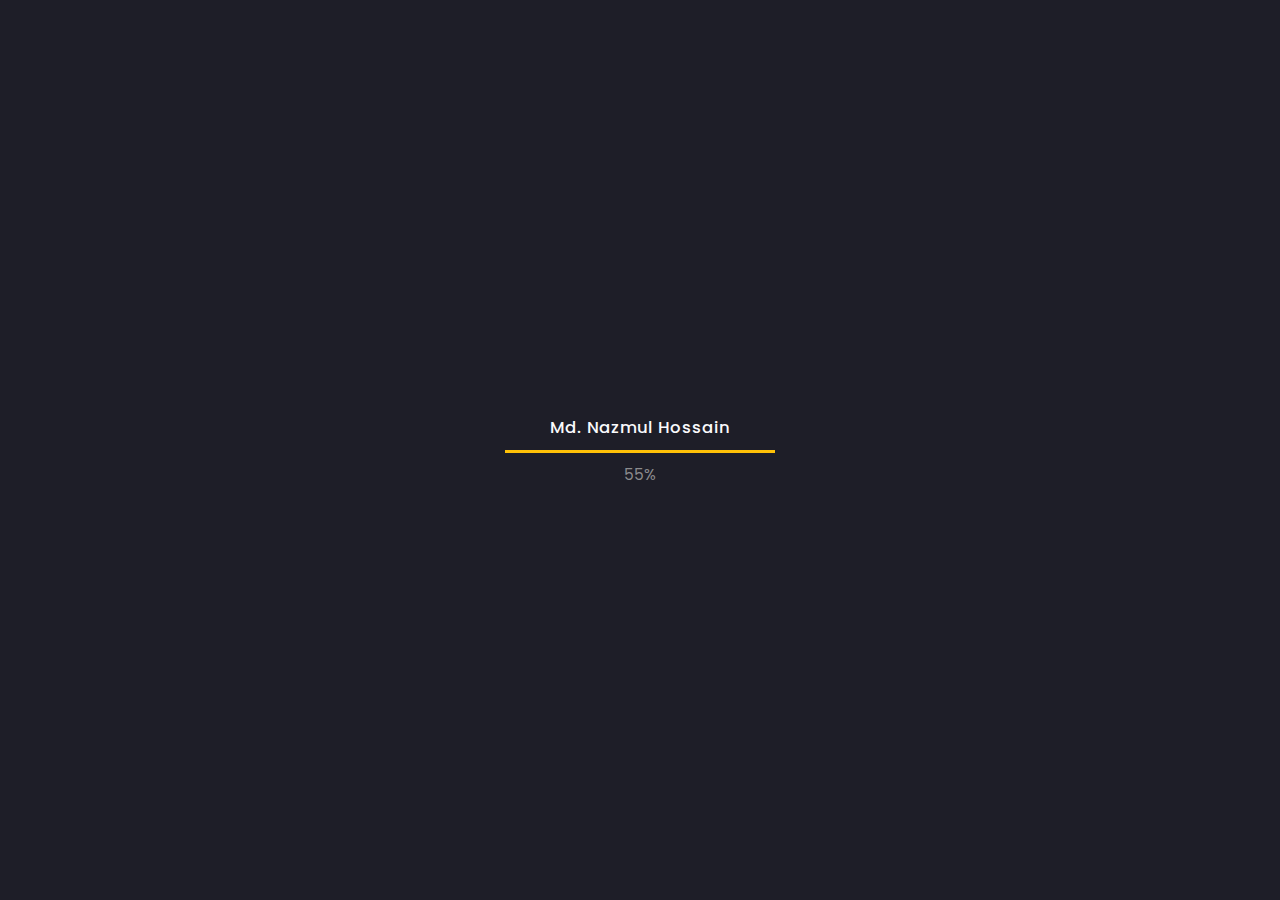
==== commit 8fb04bf2: "fetch atcoder info using api" ====
--- a/index.html
+++ b/index.html
@@ -531,7 +531,7 @@
                                 <div class="summary">
                                     <span>Total Problem Solved<br>Contests Participated<br>Highest Rating</span>
                                     <span>:<br>:<br>:</span>
-                                    <span>950<br><span id="codeforces-contest"></span><br><span id="codeforces-rating"></span></span>
+                                    <span>960<br><span id="codeforces-contest">79</span><br><span id="codeforces-rating">1441</span></span>
                                 </div>
                                 <a href="https://codeforces.com/profile/nazmul_hossin" target="_blank">VISIT PROFILE<span>></span></a>
                             </div>
@@ -548,7 +548,7 @@
                                 <div class="summary">
                                     <span>Total Problem Solved<br>Contests Participated<br>Highest Rating</span>
                                     <span>:<br>:<br>:</span>
-                                    <span><span id="leetcode-solved"></span><br><span id="leetcode-contest"></span><br>1622</span>
+                                    <span><span id="leetcode-solved">205</span><br><span id="leetcode-contest">7</span><br>1622</span>
                                 </div>
                                 <a href="https://leetcode.com/nazmul_hossin/" target="_blank">VISIT PROFILE<span>></span></a>
                             </div>
@@ -667,7 +667,7 @@
                                 <div class="summary">
                                     <span>Total Problem Solved<br>Contests Participated<br>Highest Rating</span>
                                     <span>:<br>:<br>:</span>
-                                    <span id="atcoder-solved">45<br>23<br>467</span>
+                                    <span><span id="atcoder-solved">47</span><br><span>23</span><br><span>467</span></span>
                                 </div>
                                 <a href="https://atcoder.jp/users/nazmul_hossin" target="_blank">VISIT PROFILE<span>></span></a>
                             </div>
